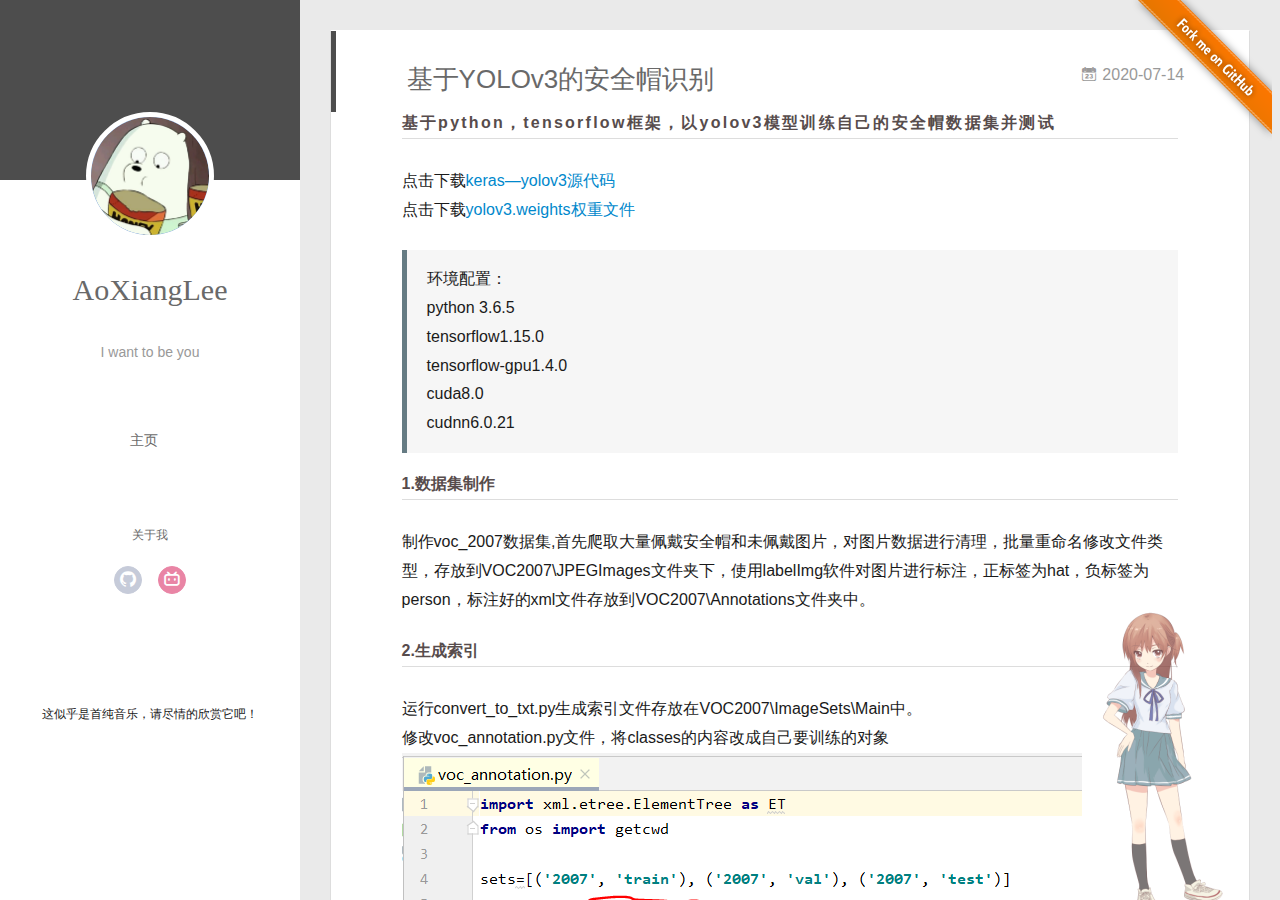
==== index.html @ cbdd05ab "Site updated: 2020-07-14 20:11:27" ====
<!DOCTYPE html>
<html>
<head>
  <meta charset="utf-8">
  
  <meta name="renderer" content="webkit">
  <meta http-equiv="X-UA-Compatible" content="IE=edge" >
  <link rel="dns-prefetch" href="http://yoursite.com">
  <title>点滴</title>
  <meta name="generator" content="hexo-theme-yilia-plus">
  <meta name="viewport" content="width=device-width, initial-scale=1, maximum-scale=1">
  
    
    <!-- <meta name="keywords" content="">
    <meta name="description" content="只会一点点的程序员"> -->
  
  <meta name="description" content="只会一点点的程序员">
<meta property="og:type" content="website">
<meta property="og:title" content="点滴">
<meta property="og:url" content="http://yoursite.com/index.html">
<meta property="og:site_name" content="点滴">
<meta property="og:description" content="只会一点点的程序员">
<meta property="og:locale" content="en_US">
<meta property="article:author" content="AoXiangLee">
<meta name="twitter:card" content="summary">
  
    <link rel="alternative" href="/atom.xml" title="点滴" type="application/atom+xml">
  
  
    <link rel="icon" href="/favicon.ico">
  
  
    <link rel="apple-touch-icon" href="/apple-touch-icon-180x180.png">
  
  <link rel="stylesheet" type="text/css" href="/./main.a5fda8.css">
  <style type="text/css">
    
    #container.show {
      background: linear-gradient(200deg,#a0cfe4,#e8c37e);
    }
  </style>
  

  

  
    
 	  <script src="/lib/clickLove.js"></script>
  
  


  

</head>

<body>
  <div id="container" q-class="show:isCtnShow">
    <canvas id="anm-canvas" class="anm-canvas"></canvas>
    <div class="left-col" q-class="show:isShow">
      


<div class="overlay" style="background: #4d4d4d;"></div>
<div class="intrude-less">
	<header id="header" class="inner">
		<a href="/" class="profilepic">
			<img src="/uploads/head_sculpture.png" class="js-avatar">
		</a>
		<hgroup>
			<h1 class="header-author"><a href="/">AoXiangLee</a></h1>
		</hgroup>
		
		<p class="header-subtitle">I want to be you</p>
		

		<nav class="header-menu">
			<ul>
			
				<li><a href="/" target="_blank">主页</a></li>
			
			</ul>
		</nav>
		<nav class="header-smart-menu">
			
				
					<a q-on="click: openSlider(e, 'aboutme')" href="javascript:void(0)">关于我</a>
				
			
		</nav>
		<nav class="header-nav">
			<div class="social">
				
					<a class="github" href="https://github.com/aoxianglee" title="GitHub" target="_blank"><i class="icon-github"></i></a>
				
					<a class="bilibili" href="https://space.bilibili.com/381761310" title="bilibili" target="_blank"><i class="icon-bilibili"></i></a>
				
			</div>
		
			
			
			
			
			<div>
				<iframe frameborder="no" border="0" marginwidth="0" marginheight="0" width="240" height="86" src="//music.163.com/outchain/player?type=2&id=29816800&auto=1&height=66"></iframe>
			</div>
			
				
				<p style="font-size: 12px;">这似乎是首纯音乐，请尽情的欣赏它吧！<p>
			
		
		</nav>
	</header>		
</div>

    </div>
    <div class="mid-col" q-class="show:isShow,hide:isShow|isFalse">
      
      
      <a class="forkMe" style="position:absolute;z-index:999;top:0;right:0.5em;" 
        href="https://github.com/aoxianglee" target="_blank">
        <img src="/img/forkme.png"
          class="attachment-full size-full" alt="Fork me on GitHub" data-recalc-dims="1"></a>
      
      
<nav id="mobile-nav">
  	<div class="overlay js-overlay" style="background: #4d4d4d"></div>
	<div class="btnctn js-mobile-btnctn">
  		<div class="slider-trigger list" q-on="click: openSlider(e)"><i class="icon icon-sort"></i></div>
	</div>
	<div class="intrude-less">
		<header id="header" class="inner">
			<div class="profilepic">
				<a href="/">
					<img src="/uploads/head_sculpture.png" class="js-avatar">
				</a>
			</div>
			<hgroup>
			  <h1 class="header-author js-header-author">AoXiangLee</h1>
			</hgroup>
			
			<p class="header-subtitle"><i class="icon icon-quo-left"></i>I want to be you<i class="icon icon-quo-right"></i></p>
			
			
			
				
			
			
			
			<nav class="header-nav">
				<div class="social">
					
						<a class="github" target="_blank" href="https://github.com/aoxianglee" title="GitHub"><i class="icon-github"></i></a>
			        
						<a class="bilibili" target="_blank" href="https://space.bilibili.com/381761310" title="bilibili"><i class="icon-bilibili"></i></a>
			        
				</div>
			</nav>

			<nav class="header-menu js-header-menu">
				<ul style="width: 50%">
				
				
					<li style="width: 100%"><a href="/">主页</a></li>
		        
				</ul>
			</nav>
		</header>				
	</div>
	<div class="mobile-mask" style="display:none" q-show="isShow"></div>
</nav>

      <div id="wrapper" class="body-wrap">
        <div class="menu-l">
          <div class="canvas-wrap">
            <canvas data-colors="#eaeaea" data-sectionHeight="100" data-contentId="js-content" id="myCanvas1"
              class="anm-canvas"></canvas>
          </div>
          <div id="js-content" class="content-ll">
            

  
    <article id="post-基于YOLOv3的安全帽识别" class="article article-type-post  article-index" itemscope itemprop="blogPost">
  <div class="article-inner">
    
      <header class="article-header">
  
  
    <h1 itemprop="name">
	
	  <a class="article-title" href="/2020/07/14/%E5%9F%BA%E4%BA%8EYOLOv3%E7%9A%84%E5%AE%89%E5%85%A8%E5%B8%BD%E8%AF%86%E5%88%AB/" target="_blank">基于YOLOv3的安全帽识别</a>
  
    </h1>
  


  
  
<a href="/2020/07/14/%E5%9F%BA%E4%BA%8EYOLOv3%E7%9A%84%E5%AE%89%E5%85%A8%E5%B8%BD%E8%AF%86%E5%88%AB/" class="archive-article-date">
        <time datetime="2020-07-14T06:11:23.000Z" itemprop="datePublished"><i class="icon-calendar icon"></i>2020-07-14</time>
</a>

  
  
    

  
  </header>
  
  <div class="article-entry" itemprop="articleBody">
    
    <h4 id="基于python，tensorflow框架，以yolov3模型训练自己的安全帽数据集并测试"><a href="#基于python，tensorflow框架，以yolov3模型训练自己的安全帽数据集并测试" class="headerlink" title="基于python，tensorflow框架，以yolov3模型训练自己的安全帽数据集并测试"></a>基于python，tensorflow框架，以yolov3模型训练自己的安全帽数据集并测试</h4><p>点击下载<a href="https://github.com/qqwweee/keras-yolo3" target="_blank" rel="noopener">keras—yolov3源代码</a><br>点击下载<a href="https://pjreddie.com/media/files/yolov3.weights" target="_blank" rel="noopener">yolov3.weights权重文件</a></p>
<blockquote>
<p>环境配置：<br>python 3.6.5<br>tensorflow1.15.0<br>tensorflow-gpu1.4.0<br>cuda8.0<br>cudnn6.0.21</p>
</blockquote>
<h5 id="1-数据集制作"><a href="#1-数据集制作" class="headerlink" title="1.数据集制作"></a>1.数据集制作</h5><p>制作voc_2007数据集,首先爬取大量佩戴安全帽和未佩戴图片，对图片数据进行清理，批量重命名修改文件类型，存放到VOC2007\JPEGImages文件夹下，使用labelImg软件对图片进行标注，正标签为hat，负标签为person，标注好的xml文件存放到VOC2007\Annotations文件夹中。  </p>
<h5 id="2-生成索引"><a href="#2-生成索引" class="headerlink" title="2.生成索引"></a>2.生成索引</h5><p>运行convert_to_txt.py生成索引文件存放在VOC2007\ImageSets\Main中。<br>修改voc_annotation.py文件，将classes的内容改成自己要训练的对象<br><img src="/images/sy.PNG" alt=""><br>运行代码后，生成三个文件”2007_test.txt”, “2007_train.txt”, “2007_val.txt”，去掉前缀”2007_”，得到三个训练索引文件 </p>
<h5 id="3-修改配置文件"><a href="#3-修改配置文件" class="headerlink" title="3.修改配置文件"></a>3.修改配置文件</h5><p> 修改配置文件model_data 文件夹中的coco_classes.txt和voc_classes.txt，将里面的对象改成自己要训练的对象。<br> <img src="/images/pz.png" alt="">     </p>
<h5 id="4-训练模型"><a href="#4-训练模型" class="headerlink" title="4.训练模型"></a>4.训练模型</h5><p> 将model_data文件夹中的yolo.h5复制，改名为yolo_weights.h5，将其作为预训练权重。 </p>
<blockquote>
<p>注：对于预训练权重，其实是迁移学习的方法，有些博文其实让修改yolo3.cfg文件，然后重新生成权重文件，但是发现这样的做法最后训练时会出现val_loss:nan的情况，所以建议直接用原来官方的权重文件yolo.h5。还有一些博文修改了原来train.py的训练代码，不预加载训练权重，重头开始训练，这种适合样本数量大的数据集，否则训练结果会不稳定。   </p>
</blockquote>
<h5 id="5-执行训练"><a href="#5-执行训练" class="headerlink" title="5.执行训练"></a>5.执行训练</h5><p> 将model_data文件夹中yolo_.h5复制，重命名为yolo_weights.h5作为预训练模型。 修改epochs，batch_size等参数，运行train.py文件。</p>
<blockquote>
<p>注:<code>import os    #os.environ[&#39;CUDA_VISIBLE_DEVICES&#39;] = &#39;-1&#39; #</code> 这一行注释掉就是使用gpu，不注释就是使用cpu    </p>
</blockquote>
<h5 id="6-模型检测"><a href="#6-模型检测" class="headerlink" title="6.模型检测"></a>6.模型检测</h5><ul>
<li>单个图片/视频：命令行运行yolo_video.py   </li>
<li>批量图片 修改yolo.py 将vid = cv2.VideoCapture(0) 注释掉，运行 yolo_video.py  </li>
<li>摄像头检测 修改yolo.py 将vid = cv2.VideoCapture(video_path)注释掉，运行yolo_video.py</li>
</ul>
<hr>
<h5 id="检测效果"><a href="#检测效果" class="headerlink" title="检测效果"></a>检测效果</h5><p> <img src="/images/jg1.jpg" alt=""><br> <img src="/images/jg2.jpg" alt=""><br> <img src="/images/jg3.jpg" alt=""> </p>

    

    

    

  </div>
  <div class="article-info article-info-index">
    
    
    

    
    <p class="article-more-link">
      <a class="article-more-a" href="/2020/07/14/%E5%9F%BA%E4%BA%8EYOLOv3%E7%9A%84%E5%AE%89%E5%85%A8%E5%B8%BD%E8%AF%86%E5%88%AB/">展开全文 >></a>
    </p>
    

    
    <div class="clearfix"></div>
  </div>
  </div>
</article>

<aside class="wrap-side-operation">
    <div class="mod-side-operation">
        
        <div class="jump-container" id="js-jump-container" style="display:none;">
            <a href="javascript:void(0)" class="mod-side-operation__jump-to-top">
                <i class="icon-font icon-back"></i>
            </a>
            <div id="js-jump-plan-container" class="jump-plan-container" style="top: -11px;">
                <i class="icon-font icon-plane jump-plane"></i>
            </div>
        </div>
        
        
    </div>
</aside>




  
  


          </div>
        </div>
      </div>
      <footer id="footer">
  <div class="outer">
    <div id="footer-info">
    	<div class="footer-left">
    		&copy; 2020 <a href="http://yoursite.com/" target="_blank">AoXiangLee</a>
    	</div>
      	<div class="footer-right">
			
			
      		GitHub:<a href="https://github.com/JoeyBling/hexo-theme-yilia-plus" target="_blank">hexo-theme-yilia-plus</a> by Litten
      	</div>
    </div>
  </div>
  
  
	<script src="/lib/busuanzi.pure.js"></script>
	
  
  
	
	<span id="busuanzi_container_site_pv" style="display:none">
		本站总访问量<span id="busuanzi_value_site_pv"></span>次	
	        <span class="post-meta-divider" >|</span>
	</span>
  	<span id="busuanzi_container_site_uv" style='display:none'>
  		本站访客数<span id="busuanzi_value_site_uv"></span>人
  	</span>
  
</footer>

    </div>
    <script>
	var yiliaConfig = {
		mathjax: false,
		isHome: true,
		isPost: false,
		isArchive: false,
		isTag: false,
		isCategory: false,
		open_in_new: true,
		toc_hide_index: true,
		root: "/",
		innerArchive: false,
		showTags: true
	}
</script>

<script>!function(r){function e(t){if(i[t])return i[t].exports;var n=i[t]={exports:{},id:t,loaded:!1};return r[t].call(n.exports,n,n.exports,e),n.loaded=!0,n.exports}var i={};e.m=r,e.c=i,e.p="./",e(0)}([function(t,n,r){r(208),t.exports=r(205)},function(t,n,r){var d=r(3),y=r(46),g=r(26),b=r(27),x=r(47),m="prototype",S=function(t,n,r){var e,i,o,u,c=t&S.F,f=t&S.G,a=t&S.S,s=t&S.P,l=t&S.B,h=f?d:a?d[n]||(d[n]={}):(d[n]||{})[m],v=f?y:y[n]||(y[n]={}),p=v[m]||(v[m]={});for(e in f&&(r=n),r)o=((i=!c&&h&&void 0!==h[e])?h:r)[e],u=l&&i?x(o,d):s&&"function"==typeof o?x(Function.call,o):o,h&&b(h,e,o,t&S.U),v[e]!=o&&g(v,e,u),s&&p[e]!=o&&(p[e]=o)};d.core=y,S.F=1,S.G=2,S.S=4,S.P=8,S.B=16,S.W=32,S.U=64,S.R=128,t.exports=S},function(t,n,r){var e=r(5);t.exports=function(t){if(!e(t))throw TypeError(t+" is not an object!");return t}},function(t,n){var r=t.exports="undefined"!=typeof window&&window.Math==Math?window:"undefined"!=typeof self&&self.Math==Math?self:Function("return this")();"number"==typeof __g&&(__g=r)},function(t,n){t.exports=function(t){try{return!!t()}catch(t){return!0}}},function(t,n){t.exports=function(t){return"object"==typeof t?null!==t:"function"==typeof t}},function(t,n){var r=t.exports="undefined"!=typeof window&&window.Math==Math?window:"undefined"!=typeof self&&self.Math==Math?self:Function("return this")();"number"==typeof __g&&(__g=r)},function(t,n,r){var e=r(118)("wks"),i=r(79),o=r(3).Symbol,u="function"==typeof o;(t.exports=function(t){return e[t]||(e[t]=u&&o[t]||(u?o:i)("Symbol."+t))}).store=e},function(t,n,r){var e=r(49),i=Math.min;t.exports=function(t){return 0<t?i(e(t),9007199254740991):0}},function(t,n){var r={}.hasOwnProperty;t.exports=function(t,n){return r.call(t,n)}},function(t,n,r){t.exports=!r(4)(function(){return 7!=Object.defineProperty({},"a",{get:function(){return 7}}).a})},function(t,n,r){var e=r(2),i=r(174),o=r(53),u=Object.defineProperty;n.f=r(10)?Object.defineProperty:function(t,n,r){if(e(t),n=o(n,!0),e(r),i)try{return u(t,n,r)}catch(t){}if("get"in r||"set"in r)throw TypeError("Accessors not supported!");return"value"in r&&(t[n]=r.value),t}},function(t,n,r){t.exports=!r(20)(function(){return 7!=Object.defineProperty({},"a",{get:function(){return 7}}).a})},function(t,n,r){var e=r(14),i=r(24);t.exports=r(12)?function(t,n,r){return e.f(t,n,i(1,r))}:function(t,n,r){return t[n]=r,t}},function(t,n,r){var e=r(22),i=r(60),o=r(42),u=Object.defineProperty;n.f=r(12)?Object.defineProperty:function(t,n,r){if(e(t),n=o(n,!0),e(r),i)try{return u(t,n,r)}catch(t){}if("get"in r||"set"in r)throw TypeError("Accessors not supported!");return"value"in r&&(t[n]=r.value),t}},function(t,n,r){var e=r(96),i=r(34);t.exports=function(t){return e(i(t))}},function(t,n,r){var e=r(40)("wks"),i=r(25),o=r(6).Symbol,u="function"==typeof o;(t.exports=function(t){return e[t]||(e[t]=u&&o[t]||(u?o:i)("Symbol."+t))}).store=e},function(t,n,r){var e=r(51);t.exports=function(t){return Object(e(t))}},function(t,n){t.exports=function(t){return"object"==typeof t?null!==t:"function"==typeof t}},function(t,n){var r=t.exports={version:"2.6.9"};"number"==typeof __e&&(__e=r)},function(t,n){t.exports=function(t){try{return!!t()}catch(t){return!0}}},function(t,n){t.exports=function(t){if("function"!=typeof t)throw TypeError(t+" is not a function!");return t}},function(t,n,r){var e=r(18);t.exports=function(t){if(!e(t))throw TypeError(t+" is not an object!");return t}},function(t,n){t.exports=!0},function(t,n){t.exports=function(t,n){return{enumerable:!(1&t),configurable:!(2&t),writable:!(4&t),value:n}}},function(t,n){var r=0,e=Math.random();t.exports=function(t){return"Symbol(".concat(void 0===t?"":t,")_",(++r+e).toString(36))}},function(t,n,r){var e=r(11),i=r(75);t.exports=r(10)?function(t,n,r){return e.f(t,n,i(1,r))}:function(t,n,r){return t[n]=r,t}},function(t,n,r){var o=r(3),u=r(26),c=r(30),f=r(79)("src"),e=r(219),i="toString",a=(""+e).split(i);r(46).inspectSource=function(t){return e.call(t)},(t.exports=function(t,n,r,e){var i="function"==typeof r;i&&(c(r,"name")||u(r,"name",n)),t[n]!==r&&(i&&(c(r,f)||u(r,f,t[n]?""+t[n]:a.join(String(n)))),t===o?t[n]=r:e?t[n]?t[n]=r:u(t,n,r):(delete t[n],u(t,n,r)))})(Function.prototype,i,function(){return"function"==typeof this&&this[f]||e.call(this)})},function(t,n,r){var e=r(1),i=r(4),u=r(51),c=/"/g,o=function(t,n,r,e){var i=String(u(t)),o="<"+n;return""!==r&&(o+=" "+r+'="'+String(e).replace(c,"&quot;")+'"'),o+">"+i+"</"+n+">"};t.exports=function(n,t){var r={};r[n]=t(o),e(e.P+e.F*i(function(){var t=""[n]('"');return t!==t.toLowerCase()||3<t.split('"').length}),"String",r)}},function(t,n,r){var e=r(65),i=r(35);t.exports=Object.keys||function(t){return e(t,i)}},function(t,n){var r={}.hasOwnProperty;t.exports=function(t,n){return r.call(t,n)}},function(t,n,r){var e=r(117),i=r(75),o=r(33),u=r(53),c=r(30),f=r(174),a=Object.getOwnPropertyDescriptor;n.f=r(10)?a:function(t,n){if(t=o(t),n=u(n,!0),f)try{return a(t,n)}catch(t){}if(c(t,n))return i(!e.f.call(t,n),t[n])}},function(t,n,r){var e=r(30),i=r(17),o=r(154)("IE_PROTO"),u=Object.prototype;t.exports=Object.getPrototypeOf||function(t){return t=i(t),e(t,o)?t[o]:"function"==typeof t.constructor&&t instanceof t.constructor?t.constructor.prototype:t instanceof Object?u:null}},function(t,n,r){var e=r(116),i=r(51);t.exports=function(t){return e(i(t))}},function(t,n){t.exports=function(t){if(null==t)throw TypeError("Can't call method on  "+t);return t}},function(t,n){t.exports="constructor,hasOwnProperty,isPrototypeOf,propertyIsEnumerable,toLocaleString,toString,valueOf".split(",")},function(t,n){t.exports={}},function(t,n){n.f={}.propertyIsEnumerable},function(t,n,r){var e=r(14).f,i=r(9),o=r(16)("toStringTag");t.exports=function(t,n,r){t&&!i(t=r?t:t.prototype,o)&&e(t,o,{configurable:!0,value:n})}},function(t,n,r){var e=r(40)("keys"),i=r(25);t.exports=function(t){return e[t]||(e[t]=i(t))}},function(t,n,r){var e=r(19),i=r(6),o="__core-js_shared__",u=i[o]||(i[o]={});(t.exports=function(t,n){return u[t]||(u[t]=void 0!==n?n:{})})("versions",[]).push({version:e.version,mode:r(23)?"pure":"global",copyright:"© 2019 Denis Pushkarev (zloirock.ru)"})},function(t,n){var r=Math.ceil,e=Math.floor;t.exports=function(t){return isNaN(t=+t)?0:(0<t?e:r)(t)}},function(t,n,r){var i=r(18);t.exports=function(t,n){if(!i(t))return t;var r,e;if(n&&"function"==typeof(r=t.toString)&&!i(e=r.call(t)))return e;if("function"==typeof(r=t.valueOf)&&!i(e=r.call(t)))return e;if(!n&&"function"==typeof(r=t.toString)&&!i(e=r.call(t)))return e;throw TypeError("Can't convert object to primitive value")}},function(t,n,r){var e=r(6),i=r(19),o=r(23),u=r(44),c=r(14).f;t.exports=function(t){var n=i.Symbol||(i.Symbol=o?{}:e.Symbol||{});"_"==t.charAt(0)||t in n||c(n,t,{value:u.f(t)})}},function(t,n,r){n.f=r(16)},function(t,n){var r={}.toString;t.exports=function(t){return r.call(t).slice(8,-1)}},function(t,n){var r=t.exports={version:"2.6.9"};"number"==typeof __e&&(__e=r)},function(t,n,r){var o=r(21);t.exports=function(e,i,t){if(o(e),void 0===i)return e;switch(t){case 1:return function(t){return e.call(i,t)};case 2:return function(t,n){return e.call(i,t,n)};case 3:return function(t,n,r){return e.call(i,t,n,r)}}return function(){return e.apply(i,arguments)}}},function(t,n,r){"use strict";var e=r(4);t.exports=function(t,n){return!!t&&e(function(){n?t.call(null,function(){},1):t.call(null)})}},function(t,n){var r=Math.ceil,e=Math.floor;t.exports=function(t){return isNaN(t=+t)?0:(0<t?e:r)(t)}},function(t,n,r){var x=r(47),m=r(116),S=r(17),w=r(8),e=r(138);t.exports=function(l,t){var h=1==l,v=2==l,p=3==l,d=4==l,y=6==l,g=5==l||y,b=t||e;return function(t,n,r){for(var e,i,o=S(t),u=m(o),c=x(n,r,3),f=w(u.length),a=0,s=h?b(t,f):v?b(t,0):void 0;a<f;a++)if((g||a in u)&&(i=c(e=u[a],a,o),l))if(h)s[a]=i;else if(i)switch(l){case 3:return!0;case 5:return e;case 6:return a;case 2:s.push(e)}else if(d)return!1;return y?-1:p||d?d:s}}},function(t,n){t.exports=function(t){if(null==t)throw TypeError("Can't call method on  "+t);return t}},function(t,n,r){var i=r(1),o=r(46),u=r(4);t.exports=function(t,n){var r=(o.Object||{})[t]||Object[t],e={};e[t]=n(r),i(i.S+i.F*u(function(){r(1)}),"Object",e)}},function(t,n,r){var i=r(5);t.exports=function(t,n){if(!i(t))return t;var r,e;if(n&&"function"==typeof(r=t.toString)&&!i(e=r.call(t)))return e;if("function"==typeof(r=t.valueOf)&&!i(e=r.call(t)))return e;if(!n&&"function"==typeof(r=t.toString)&&!i(e=r.call(t)))return e;throw TypeError("Can't convert object to primitive value")}},function(t,n,r){var d=r(6),y=r(19),g=r(93),b=r(13),x=r(9),m="prototype",S=function(t,n,r){var e,i,o,u=t&S.F,c=t&S.G,f=t&S.S,a=t&S.P,s=t&S.B,l=t&S.W,h=c?y:y[n]||(y[n]={}),v=h[m],p=c?d:f?d[n]:(d[n]||{})[m];for(e in c&&(r=n),r)(i=!u&&p&&void 0!==p[e])&&x(h,e)||(o=i?p[e]:r[e],h[e]=c&&"function"!=typeof p[e]?r[e]:s&&i?g(o,d):l&&p[e]==o?function(e){var t=function(t,n,r){if(this instanceof e){switch(arguments.length){case 0:return new e;case 1:return new e(t);case 2:return new e(t,n)}return new e(t,n,r)}return e.apply(this,arguments)};return t[m]=e[m],t}(o):a&&"function"==typeof o?g(Function.call,o):o,a&&((h.virtual||(h.virtual={}))[e]=o,t&S.R&&v&&!v[e]&&b(v,e,o)))};S.F=1,S.G=2,S.S=4,S.P=8,S.B=16,S.W=32,S.U=64,S.R=128,t.exports=S},function(t,n,r){var e=r(34);t.exports=function(t){return Object(e(t))}},function(t,n,r){var o=r(196),e=r(1),i=r(118)("metadata"),u=i.store||(i.store=new(r(200))),c=function(t,n,r){var e=u.get(t);if(!e){if(!r)return;u.set(t,e=new o)}var i=e.get(n);if(!i){if(!r)return;e.set(n,i=new o)}return i};t.exports={store:u,map:c,has:function(t,n,r){var e=c(n,r,!1);return void 0!==e&&e.has(t)},get:function(t,n,r){var e=c(n,r,!1);return void 0===e?void 0:e.get(t)},set:function(t,n,r,e){c(r,e,!0).set(t,n)},keys:function(t,n){var r=c(t,n,!1),e=[];return r&&r.forEach(function(t,n){e.push(n)}),e},key:function(t){return void 0===t||"symbol"==typeof t?t:String(t)},exp:function(t){e(e.S,"Reflect",t)}}},function(t,n,r){"use strict";if(r(10)){var g=r(68),b=r(3),x=r(4),m=r(1),S=r(132),e=r(159),h=r(47),w=r(70),i=r(75),_=r(26),o=r(76),u=r(49),O=r(8),E=r(194),c=r(78),f=r(53),a=r(30),M=r(81),P=r(5),v=r(17),p=r(145),j=r(72),F=r(32),A=r(73).f,d=r(161),s=r(79),l=r(7),y=r(50),I=r(120),L=r(119),N=r(162),T=r(82),k=r(125),R=r(77),C=r(137),D=r(166),G=r(11),W=r(31),U=G.f,V=W.f,B=b.RangeError,q=b.TypeError,z=b.Uint8Array,K="ArrayBuffer",H="Shared"+K,J="BYTES_PER_ELEMENT",$="prototype",Y=Array[$],X=e.ArrayBuffer,Q=e.DataView,Z=y(0),tt=y(2),nt=y(3),rt=y(4),et=y(5),it=y(6),ot=I(!0),ut=I(!1),ct=N.values,ft=N.keys,at=N.entries,st=Y.lastIndexOf,lt=Y.reduce,ht=Y.reduceRight,vt=Y.join,pt=Y.sort,dt=Y.slice,yt=Y.toString,gt=Y.toLocaleString,bt=l("iterator"),xt=l("toStringTag"),mt=s("typed_constructor"),St=s("def_constructor"),wt=S.CONSTR,_t=S.TYPED,Ot=S.VIEW,Et="Wrong length!",Mt=y(1,function(t,n){return It(L(t,t[St]),n)}),Pt=x(function(){return 1===new z(new Uint16Array([1]).buffer)[0]}),jt=!!z&&!!z[$].set&&x(function(){new z(1).set({})}),Ft=function(t,n){var r=u(t);if(r<0||r%n)throw B("Wrong offset!");return r},At=function(t){if(P(t)&&_t in t)return t;throw q(t+" is not a typed array!")},It=function(t,n){if(!(P(t)&&mt in t))throw q("It is not a typed array constructor!");return new t(n)},Lt=function(t,n){return Nt(L(t,t[St]),n)},Nt=function(t,n){for(var r=0,e=n.length,i=It(t,e);r<e;)i[r]=n[r++];return i},Tt=function(t,n,r){U(t,n,{get:function(){return this._d[r]}})},kt=function(t){var n,r,e,i,o,u,c=v(t),f=arguments.length,a=1<f?arguments[1]:void 0,s=void 0!==a,l=d(c);if(null!=l&&!p(l)){for(u=l.call(c),e=[],n=0;!(o=u.next()).done;n++)e.push(o.value);c=e}for(s&&2<f&&(a=h(a,arguments[2],2)),n=0,r=O(c.length),i=It(this,r);n<r;n++)i[n]=s?a(c[n],n):c[n];return i},Rt=function(){for(var t=0,n=arguments.length,r=It(this,n);t<n;)r[t]=arguments[t++];return r},Ct=!!z&&x(function(){gt.call(new z(1))}),Dt=function(){return gt.apply(Ct?dt.call(At(this)):At(this),arguments)},Gt={copyWithin:function(t,n){return D.call(At(this),t,n,2<arguments.length?arguments[2]:void 0)},every:function(t){return rt(At(this),t,1<arguments.length?arguments[1]:void 0)},fill:function(t){return C.apply(At(this),arguments)},filter:function(t){return Lt(this,tt(At(this),t,1<arguments.length?arguments[1]:void 0))},find:function(t){return et(At(this),t,1<arguments.length?arguments[1]:void 0)},findIndex:function(t){return it(At(this),t,1<arguments.length?arguments[1]:void 0)},forEach:function(t){Z(At(this),t,1<arguments.length?arguments[1]:void 0)},indexOf:function(t){return ut(At(this),t,1<arguments.length?arguments[1]:void 0)},includes:function(t){return ot(At(this),t,1<arguments.length?arguments[1]:void 0)},join:function(t){return vt.apply(At(this),arguments)},lastIndexOf:function(t){return st.apply(At(this),arguments)},map:function(t){return Mt(At(this),t,1<arguments.length?arguments[1]:void 0)},reduce:function(t){return lt.apply(At(this),arguments)},reduceRight:function(t){return ht.apply(At(this),arguments)},reverse:function(){for(var t,n=this,r=At(n).length,e=Math.floor(r/2),i=0;i<e;)t=n[i],n[i++]=n[--r],n[r]=t;return n},some:function(t){return nt(At(this),t,1<arguments.length?arguments[1]:void 0)},sort:function(t){return pt.call(At(this),t)},subarray:function(t,n){var r=At(this),e=r.length,i=c(t,e);return new(L(r,r[St]))(r.buffer,r.byteOffset+i*r.BYTES_PER_ELEMENT,O((void 0===n?e:c(n,e))-i))}},Wt=function(t,n){return Lt(this,dt.call(At(this),t,n))},Ut=function(t){At(this);var n=Ft(arguments[1],1),r=this.length,e=v(t),i=O(e.length),o=0;if(r<i+n)throw B(Et);for(;o<i;)this[n+o]=e[o++]},Vt={entries:function(){return at.call(At(this))},keys:function(){return ft.call(At(this))},values:function(){return ct.call(At(this))}},Bt=function(t,n){return P(t)&&t[_t]&&"symbol"!=typeof n&&n in t&&String(+n)==String(n)},qt=function(t,n){return Bt(t,n=f(n,!0))?i(2,t[n]):V(t,n)},zt=function(t,n,r){return!(Bt(t,n=f(n,!0))&&P(r)&&a(r,"value"))||a(r,"get")||a(r,"set")||r.configurable||a(r,"writable")&&!r.writable||a(r,"enumerable")&&!r.enumerable?U(t,n,r):(t[n]=r.value,t)};wt||(W.f=qt,G.f=zt),m(m.S+m.F*!wt,"Object",{getOwnPropertyDescriptor:qt,defineProperty:zt}),x(function(){yt.call({})})&&(yt=gt=function(){return vt.call(this)});var Kt=o({},Gt);o(Kt,Vt),_(Kt,bt,Vt.values),o(Kt,{slice:Wt,set:Ut,constructor:function(){},toString:yt,toLocaleString:Dt}),Tt(Kt,"buffer","b"),Tt(Kt,"byteOffset","o"),Tt(Kt,"byteLength","l"),Tt(Kt,"length","e"),U(Kt,xt,{get:function(){return this[_t]}}),t.exports=function(t,l,n,o){var h=t+((o=!!o)?"Clamped":"")+"Array",r="get"+t,u="set"+t,v=b[h],c=v||{},e=v&&F(v),i=!v||!S.ABV,f={},a=v&&v[$],p=function(t,i){U(t,i,{get:function(){return t=i,(n=this._d).v[r](t*l+n.o,Pt);var t,n},set:function(t){return n=i,r=t,e=this._d,o&&(r=(r=Math.round(r))<0?0:255<r?255:255&r),void e.v[u](n*l+e.o,r,Pt);var n,r,e},enumerable:!0})};i?(v=n(function(t,n,r,e){w(t,v,h,"_d");var i,o,u,c,f=0,a=0;if(P(n)){if(!(n instanceof X||(c=M(n))==K||c==H))return _t in n?Nt(v,n):kt.call(v,n);i=n,a=Ft(r,l);var s=n.byteLength;if(void 0===e){if(s%l)throw B(Et);if((o=s-a)<0)throw B(Et)}else if(s<(o=O(e)*l)+a)throw B(Et);u=o/l}else u=E(n),i=new X(o=u*l);for(_(t,"_d",{b:i,o:a,l:o,e:u,v:new Q(i)});f<u;)p(t,f++)}),a=v[$]=j(Kt),_(a,"constructor",v)):x(function(){v(1)})&&x(function(){new v(-1)})&&k(function(t){new v,new v(null),new v(1.5),new v(t)},!0)||(v=n(function(t,n,r,e){var i;return w(t,v,h),P(n)?n instanceof X||(i=M(n))==K||i==H?void 0!==e?new c(n,Ft(r,l),e):void 0!==r?new c(n,Ft(r,l)):new c(n):_t in n?Nt(v,n):kt.call(v,n):new c(E(n))}),Z(e!==Function.prototype?A(c).concat(A(e)):A(c),function(t){t in v||_(v,t,c[t])}),v[$]=a,g||(a.constructor=v));var s=a[bt],d=!!s&&("values"==s.name||null==s.name),y=Vt.values;_(v,mt,!0),_(a,_t,h),_(a,Ot,!0),_(a,St,v),(o?new v(1)[xt]==h:xt in a)||U(a,xt,{get:function(){return h}}),f[h]=v,m(m.G+m.W+m.F*(v!=c),f),m(m.S,h,{BYTES_PER_ELEMENT:l}),m(m.S+m.F*x(function(){c.of.call(v,1)}),h,{from:kt,of:Rt}),J in a||_(a,J,l),m(m.P,h,Gt),R(h),m(m.P+m.F*jt,h,{set:Ut}),m(m.P+m.F*!d,h,Vt),g||a.toString==yt||(a.toString=yt),m(m.P+m.F*x(function(){new v(1).slice()}),h,{slice:Wt}),m(m.P+m.F*(x(function(){return[1,2].toLocaleString()!=new v([1,2]).toLocaleString()})||!x(function(){a.toLocaleString.call([1,2])})),h,{toLocaleString:Dt}),T[h]=d?s:y,g||d||_(a,bt,y)}}else t.exports=function(){}},function(t,n){var r={}.toString;t.exports=function(t){return r.call(t).slice(8,-1)}},function(t,n,r){var e=r(18),i=r(6).document,o=e(i)&&e(i.createElement);t.exports=function(t){return o?i.createElement(t):{}}},function(t,n,r){t.exports=!r(12)&&!r(20)(function(){return 7!=Object.defineProperty(r(59)("div"),"a",{get:function(){return 7}}).a})},function(t,n,r){"use strict";var x=r(23),m=r(54),S=r(66),w=r(13),_=r(36),O=r(98),E=r(38),M=r(104),P=r(16)("iterator"),j=!([].keys&&"next"in[].keys()),F="values",A=function(){return this};t.exports=function(t,n,r,e,i,o,u){O(r,n,e);var c,f,a,s=function(t){if(!j&&t in p)return p[t];switch(t){case"keys":case F:return function(){return new r(this,t)}}return function(){return new r(this,t)}},l=n+" Iterator",h=i==F,v=!1,p=t.prototype,d=p[P]||p["@@iterator"]||i&&p[i],y=d||s(i),g=i?h?s("entries"):y:void 0,b="Array"==n&&p.entries||d;if(b&&((a=M(b.call(new t)))!==Object.prototype&&a.next&&(E(a,l,!0),x||"function"==typeof a[P]||w(a,P,A))),h&&d&&d.name!==F&&(v=!0,y=function(){return d.call(this)}),x&&!u||!j&&!v&&p[P]||w(p,P,y),_[n]=y,_[l]=A,i)if(c={values:h?y:s(F),keys:o?y:s("keys"),entries:g},u)for(f in c)f in p||S(p,f,c[f]);else m(m.P+m.F*(j||v),n,c);return c}},function(t,n,e){var i=e(22),o=e(101),u=e(35),c=e(39)("IE_PROTO"),f=function(){},a="prototype",s=function(){var t,n=e(59)("iframe"),r=u.length;for(n.style.display="none",e(95).appendChild(n),n.src="javascript:",(t=n.contentWindow.document).open(),t.write("<script>document.F=Object<\/script>"),t.close(),s=t.F;r--;)delete s[a][u[r]];return s()};t.exports=Object.create||function(t,n){var r;return null!==t?(f[a]=i(t),r=new f,f[a]=null,r[c]=t):r=s(),void 0===n?r:o(r,n)}},function(t,n,r){var e=r(65),i=r(35).concat("length","prototype");n.f=Object.getOwnPropertyNames||function(t){return e(t,i)}},function(t,n){n.f=Object.getOwnPropertySymbols},function(t,n,r){var u=r(9),c=r(15),f=r(92)(!1),a=r(39)("IE_PROTO");t.exports=function(t,n){var r,e=c(t),i=0,o=[];for(r in e)r!=a&&u(e,r)&&o.push(r);for(;n.length>i;)u(e,r=n[i++])&&(~f(o,r)||o.push(r));return o}},function(t,n,r){t.exports=r(13)},function(t,n,r){var e=r(7)("unscopables"),i=Array.prototype;null==i[e]&&r(26)(i,e,{}),t.exports=function(t){i[e][t]=!0}},function(t,n){t.exports=!1},function(t,n,r){var e=r(79)("meta"),i=r(5),o=r(30),u=r(11).f,c=0,f=Object.isExtensible||function(){return!0},a=!r(4)(function(){return f(Object.preventExtensions({}))}),s=function(t){u(t,e,{value:{i:"O"+ ++c,w:{}}})},l=t.exports={KEY:e,NEED:!1,fastKey:function(t,n){if(!i(t))return"symbol"==typeof t?t:("string"==typeof t?"S":"P")+t;if(!o(t,e)){if(!f(t))return"F";if(!n)return"E";s(t)}return t[e].i},getWeak:function(t,n){if(!o(t,e)){if(!f(t))return!0;if(!n)return!1;s(t)}return t[e].w},onFreeze:function(t){return a&&l.NEED&&f(t)&&!o(t,e)&&s(t),t}}},function(t,n){t.exports=function(t,n,r,e){if(!(t instanceof n)||void 0!==e&&e in t)throw TypeError(r+": incorrect invocation!");return t}},function(t,n,r){var h=r(47),v=r(177),p=r(145),d=r(2),y=r(8),g=r(161),b={},x={};(n=t.exports=function(t,n,r,e,i){var o,u,c,f,a=i?function(){return t}:g(t),s=h(r,e,n?2:1),l=0;if("function"!=typeof a)throw TypeError(t+" is not iterable!");if(p(a)){for(o=y(t.length);l<o;l++)if((f=n?s(d(u=t[l])[0],u[1]):s(t[l]))===b||f===x)return f}else for(c=a.call(t);!(u=c.next()).done;)if((f=v(c,s,u.value,n))===b||f===x)return f}).BREAK=b,n.RETURN=x},function(t,n,e){var i=e(2),o=e(183),u=e(141),c=e(154)("IE_PROTO"),f=function(){},a="prototype",s=function(){var t,n=e(140)("iframe"),r=u.length;for(n.style.display="none",e(143).appendChild(n),n.src="javascript:",(t=n.contentWindow.document).open(),t.write("<script>document.F=Object<\/script>"),t.close(),s=t.F;r--;)delete s[a][u[r]];return s()};t.exports=Object.create||function(t,n){var r;return null!==t?(f[a]=i(t),r=new f,f[a]=null,r[c]=t):r=s(),void 0===n?r:o(r,n)}},function(t,n,r){var e=r(185),i=r(141).concat("length","prototype");n.f=Object.getOwnPropertyNames||function(t){return e(t,i)}},function(t,n,r){var e=r(185),i=r(141);t.exports=Object.keys||function(t){return e(t,i)}},function(t,n){t.exports=function(t,n){return{enumerable:!(1&t),configurable:!(2&t),writable:!(4&t),value:n}}},function(t,n,r){var i=r(27);t.exports=function(t,n,r){for(var e in n)i(t,e,n[e],r);return t}},function(t,n,r){"use strict";var e=r(3),i=r(11),o=r(10),u=r(7)("species");t.exports=function(t){var n=e[t];o&&n&&!n[u]&&i.f(n,u,{configurable:!0,get:function(){return this}})}},function(t,n,r){var e=r(49),i=Math.max,o=Math.min;t.exports=function(t,n){return(t=e(t))<0?i(t+n,0):o(t,n)}},function(t,n){var r=0,e=Math.random();t.exports=function(t){return"Symbol(".concat(void 0===t?"":t,")_",(++r+e).toString(36))}},function(t,n,r){var e=r(5);t.exports=function(t,n){if(!e(t)||t._t!==n)throw TypeError("Incompatible receiver, "+n+" required!");return t}},function(t,n,r){var i=r(45),o=r(7)("toStringTag"),u="Arguments"==i(function(){return arguments}());t.exports=function(t){var n,r,e;return void 0===t?"Undefined":null===t?"Null":"string"==typeof(r=function(t,n){try{return t[n]}catch(t){}}(n=Object(t),o))?r:u?i(n):"Object"==(e=i(n))&&"function"==typeof n.callee?"Arguments":e}},function(t,n){t.exports={}},function(t,n,r){var e=r(11).f,i=r(30),o=r(7)("toStringTag");t.exports=function(t,n,r){t&&!i(t=r?t:t.prototype,o)&&e(t,o,{configurable:!0,value:n})}},function(t,n,r){var u=r(1),e=r(51),c=r(4),f=r(157),i="["+f+"]",o=RegExp("^"+i+i+"*"),a=RegExp(i+i+"*$"),s=function(t,n,r){var e={},i=c(function(){return!!f[t]()||"​"!="​"[t]()}),o=e[t]=i?n(l):f[t];r&&(e[r]=o),u(u.P+u.F*i,"String",e)},l=s.trim=function(t,n){return t=String(e(t)),1&n&&(t=t.replace(o,"")),2&n&&(t=t.replace(a,"")),t};t.exports=s},function(t,n,r){t.exports={default:r(88),__esModule:!0}},function(t,n,r){t.exports={default:r(89),__esModule:!0}},function(t,n,r){"use strict";function e(t){return t&&t.__esModule?t:{default:t}}n.__esModule=!0;var i=e(r(86)),o=e(r(85)),u="function"==typeof o.default&&"symbol"==typeof i.default?function(t){return typeof t}:function(t){return t&&"function"==typeof o.default&&t.constructor===o.default&&t!==o.default.prototype?"symbol":typeof t};n.default="function"==typeof o.default&&"symbol"===u(i.default)?function(t){return void 0===t?"undefined":u(t)}:function(t){return t&&"function"==typeof o.default&&t.constructor===o.default&&t!==o.default.prototype?"symbol":void 0===t?"undefined":u(t)}},function(t,n,r){r(111),r(109),r(112),r(113),t.exports=r(19).Symbol},function(t,n,r){r(110),r(114),t.exports=r(44).f("iterator")},function(t,n){t.exports=function(t){if("function"!=typeof t)throw TypeError(t+" is not a function!");return t}},function(t,n){t.exports=function(){}},function(t,n,r){var f=r(15),a=r(107),s=r(106);t.exports=function(c){return function(t,n,r){var e,i=f(t),o=a(i.length),u=s(r,o);if(c&&n!=n){for(;u<o;)if((e=i[u++])!=e)return!0}else for(;u<o;u++)if((c||u in i)&&i[u]===n)return c||u||0;return!c&&-1}}},function(t,n,r){var o=r(90);t.exports=function(e,i,t){if(o(e),void 0===i)return e;switch(t){case 1:return function(t){return e.call(i,t)};case 2:return function(t,n){return e.call(i,t,n)};case 3:return function(t,n,r){return e.call(i,t,n,r)}}return function(){return e.apply(i,arguments)}}},function(t,n,r){var c=r(29),f=r(64),a=r(37);t.exports=function(t){var n=c(t),r=f.f;if(r)for(var e,i=r(t),o=a.f,u=0;i.length>u;)o.call(t,e=i[u++])&&n.push(e);return n}},function(t,n,r){var e=r(6).document;t.exports=e&&e.documentElement},function(t,n,r){var e=r(58);t.exports=Object("z").propertyIsEnumerable(0)?Object:function(t){return"String"==e(t)?t.split(""):Object(t)}},function(t,n,r){var e=r(58);t.exports=Array.isArray||function(t){return"Array"==e(t)}},function(t,n,r){"use strict";var e=r(62),i=r(24),o=r(38),u={};r(13)(u,r(16)("iterator"),function(){return this}),t.exports=function(t,n,r){t.prototype=e(u,{next:i(1,r)}),o(t,n+" Iterator")}},function(t,n){t.exports=function(t,n){return{value:n,done:!!t}}},function(t,n,r){var e=r(25)("meta"),i=r(18),o=r(9),u=r(14).f,c=0,f=Object.isExtensible||function(){return!0},a=!r(20)(function(){return f(Object.preventExtensions({}))}),s=function(t){u(t,e,{value:{i:"O"+ ++c,w:{}}})},l=t.exports={KEY:e,NEED:!1,fastKey:function(t,n){if(!i(t))return"symbol"==typeof t?t:("string"==typeof t?"S":"P")+t;if(!o(t,e)){if(!f(t))return"F";if(!n)return"E";s(t)}return t[e].i},getWeak:function(t,n){if(!o(t,e)){if(!f(t))return!0;if(!n)return!1;s(t)}return t[e].w},onFreeze:function(t){return a&&l.NEED&&f(t)&&!o(t,e)&&s(t),t}}},function(t,n,r){var u=r(14),c=r(22),f=r(29);t.exports=r(12)?Object.defineProperties:function(t,n){c(t);for(var r,e=f(n),i=e.length,o=0;o<i;)u.f(t,r=e[o++],n[r]);return t}},function(t,n,r){var e=r(37),i=r(24),o=r(15),u=r(42),c=r(9),f=r(60),a=Object.getOwnPropertyDescriptor;n.f=r(12)?a:function(t,n){if(t=o(t),n=u(n,!0),f)try{return a(t,n)}catch(t){}if(c(t,n))return i(!e.f.call(t,n),t[n])}},function(t,n,r){var e=r(15),i=r(63).f,o={}.toString,u="object"==typeof window&&window&&Object.getOwnPropertyNames?Object.getOwnPropertyNames(window):[];t.exports.f=function(t){return u&&"[object Window]"==o.call(t)?function(t){try{return i(t)}catch(t){return u.slice()}}(t):i(e(t))}},function(t,n,r){var e=r(9),i=r(55),o=r(39)("IE_PROTO"),u=Object.prototype;t.exports=Object.getPrototypeOf||function(t){return t=i(t),e(t,o)?t[o]:"function"==typeof t.constructor&&t instanceof t.constructor?t.constructor.prototype:t instanceof Object?u:null}},function(t,n,r){var f=r(41),a=r(34);t.exports=function(c){return function(t,n){var r,e,i=String(a(t)),o=f(n),u=i.length;return o<0||u<=o?c?"":void 0:(r=i.charCodeAt(o))<55296||56319<r||o+1===u||(e=i.charCodeAt(o+1))<56320||57343<e?c?i.charAt(o):r:c?i.slice(o,o+2):e-56320+(r-55296<<10)+65536}}},function(t,n,r){var e=r(41),i=Math.max,o=Math.min;t.exports=function(t,n){return(t=e(t))<0?i(t+n,0):o(t,n)}},function(t,n,r){var e=r(41),i=Math.min;t.exports=function(t){return 0<t?i(e(t),9007199254740991):0}},function(t,n,r){"use strict";var e=r(91),i=r(99),o=r(36),u=r(15);t.exports=r(61)(Array,"Array",function(t,n){this._t=u(t),this._i=0,this._k=n},function(){var t=this._t,n=this._k,r=this._i++;return!t||r>=t.length?(this._t=void 0,i(1)):i(0,"keys"==n?r:"values"==n?t[r]:[r,t[r]])},"values"),o.Arguments=o.Array,e("keys"),e("values"),e("entries")},function(t,n){},function(t,n,r){"use strict";var e=r(105)(!0);r(61)(String,"String",function(t){this._t=String(t),this._i=0},function(){var t,n=this._t,r=this._i;return r>=n.length?{value:void 0,done:!0}:(t=e(n,r),this._i+=t.length,{value:t,done:!1})})},function(t,n,r){"use strict";var e=r(6),u=r(9),i=r(12),o=r(54),c=r(66),f=r(100).KEY,a=r(20),s=r(40),l=r(38),h=r(25),v=r(16),p=r(44),d=r(43),y=r(94),g=r(97),b=r(22),x=r(18),m=r(55),S=r(15),w=r(42),_=r(24),O=r(62),E=r(103),M=r(102),P=r(64),j=r(14),F=r(29),A=M.f,I=j.f,L=E.f,N=e.Symbol,T=e.JSON,k=T&&T.stringify,R="prototype",C=v("_hidden"),D=v("toPrimitive"),G={}.propertyIsEnumerable,W=s("symbol-registry"),U=s("symbols"),V=s("op-symbols"),B=Object[R],q="function"==typeof N&&!!P.f,z=e.QObject,K=!z||!z[R]||!z[R].findChild,H=i&&a(function(){return 7!=O(I({},"a",{get:function(){return I(this,"a",{value:7}).a}})).a})?function(t,n,r){var e=A(B,n);e&&delete B[n],I(t,n,r),e&&t!==B&&I(B,n,e)}:I,J=function(t){var n=U[t]=O(N[R]);return n._k=t,n},$=q&&"symbol"==typeof N.iterator?function(t){return"symbol"==typeof t}:function(t){return t instanceof N},Y=function(t,n,r){return t===B&&Y(V,n,r),b(t),n=w(n,!0),b(r),u(U,n)?(r.enumerable?(u(t,C)&&t[C][n]&&(t[C][n]=!1),r=O(r,{enumerable:_(0,!1)})):(u(t,C)||I(t,C,_(1,{})),t[C][n]=!0),H(t,n,r)):I(t,n,r)},X=function(t,n){b(t);for(var r,e=y(n=S(n)),i=0,o=e.length;i<o;)Y(t,r=e[i++],n[r]);return t},Q=function(t){var n=G.call(this,t=w(t,!0));return!(this===B&&u(U,t)&&!u(V,t))&&(!(n||!u(this,t)||!u(U,t)||u(this,C)&&this[C][t])||n)},Z=function(t,n){if(t=S(t),n=w(n,!0),t!==B||!u(U,n)||u(V,n)){var r=A(t,n);return!r||!u(U,n)||u(t,C)&&t[C][n]||(r.enumerable=!0),r}},tt=function(t){for(var n,r=L(S(t)),e=[],i=0;r.length>i;)u(U,n=r[i++])||n==C||n==f||e.push(n);return e},nt=function(t){for(var n,r=t===B,e=L(r?V:S(t)),i=[],o=0;e.length>o;)!u(U,n=e[o++])||r&&!u(B,n)||i.push(U[n]);return i};q||(c((N=function(){if(this instanceof N)throw TypeError("Symbol is not a constructor!");var n=h(0<arguments.length?arguments[0]:void 0),r=function(t){this===B&&r.call(V,t),u(this,C)&&u(this[C],n)&&(this[C][n]=!1),H(this,n,_(1,t))};return i&&K&&H(B,n,{configurable:!0,set:r}),J(n)})[R],"toString",function(){return this._k}),M.f=Z,j.f=Y,r(63).f=E.f=tt,r(37).f=Q,P.f=nt,i&&!r(23)&&c(B,"propertyIsEnumerable",Q,!0),p.f=function(t){return J(v(t))}),o(o.G+o.W+o.F*!q,{Symbol:N});for(var rt="hasInstance,isConcatSpreadable,iterator,match,replace,search,species,split,toPrimitive,toStringTag,unscopables".split(","),et=0;rt.length>et;)v(rt[et++]);for(var it=F(v.store),ot=0;it.length>ot;)d(it[ot++]);o(o.S+o.F*!q,"Symbol",{for:function(t){return u(W,t+="")?W[t]:W[t]=N(t)},keyFor:function(t){if(!$(t))throw TypeError(t+" is not a symbol!");for(var n in W)if(W[n]===t)return n},useSetter:function(){K=!0},useSimple:function(){K=!1}}),o(o.S+o.F*!q,"Object",{create:function(t,n){return void 0===n?O(t):X(O(t),n)},defineProperty:Y,defineProperties:X,getOwnPropertyDescriptor:Z,getOwnPropertyNames:tt,getOwnPropertySymbols:nt});var ut=a(function(){P.f(1)});o(o.S+o.F*ut,"Object",{getOwnPropertySymbols:function(t){return P.f(m(t))}}),T&&o(o.S+o.F*(!q||a(function(){var t=N();return"[null]"!=k([t])||"{}"!=k({a:t})||"{}"!=k(Object(t))})),"JSON",{stringify:function(t){for(var n,r,e=[t],i=1;arguments.length>i;)e.push(arguments[i++]);if(r=n=e[1],(x(n)||void 0!==t)&&!$(t))return g(n)||(n=function(t,n){if("function"==typeof r&&(n=r.call(this,t,n)),!$(n))return n}),e[1]=n,k.apply(T,e)}}),N[R][D]||r(13)(N[R],D,N[R].valueOf),l(N,"Symbol"),l(Math,"Math",!0),l(e.JSON,"JSON",!0)},function(t,n,r){r(43)("asyncIterator")},function(t,n,r){r(43)("observable")},function(t,n,r){r(108);for(var e=r(6),i=r(13),o=r(36),u=r(16)("toStringTag"),c="CSSRuleList,CSSStyleDeclaration,CSSValueList,ClientRectList,DOMRectList,DOMStringList,DOMTokenList,DataTransferItemList,FileList,HTMLAllCollection,HTMLCollection,HTMLFormElement,HTMLSelectElement,MediaList,MimeTypeArray,NamedNodeMap,NodeList,PaintRequestList,Plugin,PluginArray,SVGLengthList,SVGNumberList,SVGPathSegList,SVGPointList,SVGStringList,SVGTransformList,SourceBufferList,StyleSheetList,TextTrackCueList,TextTrackList,TouchList".split(","),f=0;f<c.length;f++){var a=c[f],s=e[a],l=s&&s.prototype;l&&!l[u]&&i(l,u,a),o[a]=o.Array}},function(t,n,r){"use strict";var e=r(2);t.exports=function(){var t=e(this),n="";return t.global&&(n+="g"),t.ignoreCase&&(n+="i"),t.multiline&&(n+="m"),t.unicode&&(n+="u"),t.sticky&&(n+="y"),n}},function(t,n,r){var e=r(45);t.exports=Object("z").propertyIsEnumerable(0)?Object:function(t){return"String"==e(t)?t.split(""):Object(t)}},function(t,n){n.f={}.propertyIsEnumerable},function(t,n,r){var e=r(46),i=r(3),o="__core-js_shared__",u=i[o]||(i[o]={});(t.exports=function(t,n){return u[t]||(u[t]=void 0!==n?n:{})})("versions",[]).push({version:e.version,mode:r(68)?"pure":"global",copyright:"© 2019 Denis Pushkarev (zloirock.ru)"})},function(t,n,r){var i=r(2),o=r(21),u=r(7)("species");t.exports=function(t,n){var r,e=i(t).constructor;return void 0===e||null==(r=i(e)[u])?n:o(r)}},function(t,n,r){var f=r(33),a=r(8),s=r(78);t.exports=function(c){return function(t,n,r){var e,i=f(t),o=a(i.length),u=s(r,o);if(c&&n!=n){for(;u<o;)if((e=i[u++])!=e)return!0}else for(;u<o;u++)if((c||u in i)&&i[u]===n)return c||u||0;return!c&&-1}}},function(t,n,r){"use strict";var g=r(3),b=r(1),x=r(27),m=r(76),S=r(69),w=r(71),_=r(70),O=r(5),E=r(4),M=r(125),P=r(83),j=r(144);t.exports=function(e,t,n,r,i,o){var u=g[e],c=u,f=i?"set":"add",a=c&&c.prototype,s={},l=function(t){var r=a[t];x(a,t,"delete"==t?function(t){return!(o&&!O(t))&&r.call(this,0===t?0:t)}:"has"==t?function(t){return!(o&&!O(t))&&r.call(this,0===t?0:t)}:"get"==t?function(t){return o&&!O(t)?void 0:r.call(this,0===t?0:t)}:"add"==t?function(t){return r.call(this,0===t?0:t),this}:function(t,n){return r.call(this,0===t?0:t,n),this})};if("function"==typeof c&&(o||a.forEach&&!E(function(){(new c).entries().next()}))){var h=new c,v=h[f](o?{}:-0,1)!=h,p=E(function(){h.has(1)}),d=M(function(t){new c(t)}),y=!o&&E(function(){for(var t=new c,n=5;n--;)t[f](n,n);return!t.has(-0)});d||(((c=t(function(t,n){_(t,c,e);var r=j(new u,t,c);return null!=n&&w(n,i,r[f],r),r})).prototype=a).constructor=c),(p||y)&&(l("delete"),l("has"),i&&l("get")),(y||v)&&l(f),o&&a.clear&&delete a.clear}else c=r.getConstructor(t,e,i,f),m(c.prototype,n),S.NEED=!0;return P(c,e),s[e]=c,b(b.G+b.W+b.F*(c!=u),s),o||r.setStrong(c,e,i),c}},function(t,n,r){"use strict";r(197);var s=r(27),l=r(26),h=r(4),v=r(51),p=r(7),d=r(152),y=p("species"),g=!h(function(){var t=/./;return t.exec=function(){var t=[];return t.groups={a:"7"},t},"7"!=="".replace(t,"$<a>")}),b=function(){var t=/(?:)/,n=t.exec;t.exec=function(){return n.apply(this,arguments)};var r="ab".split(t);return 2===r.length&&"a"===r[0]&&"b"===r[1]}();t.exports=function(r,t,n){var e=p(r),o=!h(function(){var t={};return t[e]=function(){return 7},7!=""[r](t)}),i=o?!h(function(){var t=!1,n=/a/;return n.exec=function(){return t=!0,null},"split"===r&&(n.constructor={},n.constructor[y]=function(){return n}),n[e](""),!t}):void 0;if(!o||!i||"replace"===r&&!g||"split"===r&&!b){var u=/./[e],c=n(v,e,""[r],function(t,n,r,e,i){return n.exec===d?o&&!i?{done:!0,value:u.call(n,r,e)}:{done:!0,value:t.call(r,n,e)}:{done:!1}}),f=c[0],a=c[1];s(String.prototype,r,f),l(RegExp.prototype,e,2==t?function(t,n){return a.call(t,this,n)}:function(t){return a.call(t,this)})}}},function(t,n,r){var e=r(45);t.exports=Array.isArray||function(t){return"Array"==e(t)}},function(t,n,r){var e=r(5),i=r(45),o=r(7)("match");t.exports=function(t){var n;return e(t)&&(void 0!==(n=t[o])?!!n:"RegExp"==i(t))}},function(t,n,r){var o=r(7)("iterator"),u=!1;try{var e=[7][o]();e.return=function(){u=!0},Array.from(e,function(){throw 2})}catch(t){}t.exports=function(t,n){if(!n&&!u)return!1;var r=!1;try{var e=[7],i=e[o]();i.next=function(){return{done:r=!0}},e[o]=function(){return i},t(e)}catch(t){}return r}},function(t,n,r){"use strict";t.exports=r(68)||!r(4)(function(){var t=Math.random();__defineSetter__.call(null,t,function(){}),delete r(3)[t]})},function(t,n){n.f=Object.getOwnPropertySymbols},function(t,n,r){"use strict";var i=r(81),o=RegExp.prototype.exec;t.exports=function(t,n){var r=t.exec;if("function"==typeof r){var e=r.call(t,n);if("object"!=typeof e)throw new TypeError("RegExp exec method returned something other than an Object or null");return e}if("RegExp"!==i(t))throw new TypeError("RegExp#exec called on incompatible receiver");return o.call(t,n)}},function(t,n,r){"use strict";var e=r(1),u=r(21),c=r(47),f=r(71);t.exports=function(t){e(e.S,t,{from:function(t){var n,r,e,i,o=arguments[1];return u(this),(n=void 0!==o)&&u(o),null==t?new this:(r=[],n?(e=0,i=c(o,arguments[2],2),f(t,!1,function(t){r.push(i(t,e++))})):f(t,!1,r.push,r),new this(r))}})}},function(t,n,r){"use strict";var e=r(1);t.exports=function(t){e(e.S,t,{of:function(){for(var t=arguments.length,n=new Array(t);t--;)n[t]=arguments[t];return new this(n)}})}},function(t,n,r){var f=r(49),a=r(51);t.exports=function(c){return function(t,n){var r,e,i=String(a(t)),o=f(n),u=i.length;return o<0||u<=o?c?"":void 0:(r=i.charCodeAt(o))<55296||56319<r||o+1===u||(e=i.charCodeAt(o+1))<56320||57343<e?c?i.charAt(o):r:c?i.slice(o,o+2):e-56320+(r-55296<<10)+65536}}},function(t,n,r){for(var e,i=r(3),o=r(26),u=r(79),c=u("typed_array"),f=u("view"),a=!(!i.ArrayBuffer||!i.DataView),s=a,l=0,h="Int8Array,Uint8Array,Uint8ClampedArray,Int16Array,Uint16Array,Int32Array,Uint32Array,Float32Array,Float64Array".split(",");l<9;)(e=i[h[l++]])?(o(e.prototype,c,!0),o(e.prototype,f,!0)):s=!1;t.exports={ABV:a,CONSTR:s,TYPED:c,VIEW:f}},function(t,n,r){var e=r(3).navigator;t.exports=e&&e.userAgent||""},function(t,n){"use strict";var r,e={versions:(r=window.navigator.userAgent,{trident:-1<r.indexOf("Trident"),presto:-1<r.indexOf("Presto"),webKit:-1<r.indexOf("AppleWebKit"),gecko:-1<r.indexOf("Gecko")&&-1==r.indexOf("KHTML"),mobile:!!r.match(/AppleWebKit.*Mobile.*/),ios:!!r.match(/\(i[^;]+;( U;)? CPU.+Mac OS X/),android:-1<r.indexOf("Android")||-1<r.indexOf("Linux"),iPhone:-1<r.indexOf("iPhone")||-1<r.indexOf("Mac"),iPad:-1<r.indexOf("iPad"),webApp:-1==r.indexOf("Safari"),weixin:-1==r.indexOf("MicroMessenger")})};t.exports=e},function(t,n,r){"use strict";var e,i=r(87),l=(e=i)&&e.__esModule?e:{default:e},h=function(){function n(t,n,r){return n||r?String.fromCharCode(n||r):o[t]||t}function r(t){return s[t]}var e=/&quot;|&lt;|&gt;|&amp;|&nbsp;|&apos;|&#(\d+);|&#(\d+)/g,i=/['<> "&]/g,o={"&quot;":'"',"&lt;":"<","&gt;":">","&amp;":"&","&nbsp;":" "},u=/\u00a0/g,c=/<br\s*\/?>/gi,f=/\r?\n/g,a=/\s/g,s={};for(var t in o)s[o[t]]=t;return o["&apos;"]="'",s["'"]="&#39;",{encode:function(t){return t?(""+t).replace(i,r).replace(f,"<br/>").replace(a,"&nbsp;"):""},decode:function(t){return t?(""+t).replace(c,"\n").replace(e,n).replace(u," "):""},encodeBase16:function(t){if(!t)return t;for(var n=[],r=0,e=(t+="").length;r<e;r++)n.push(t.charCodeAt(r).toString(16).toUpperCase());return n.join("")},encodeBase16forJSON:function(t){if(!t)return t;for(var n=[],r=0,e=(t=t.replace(/[\u4E00-\u9FBF]/gi,function(t){return escape(t).replace("%u","\\u")})).length;r<e;r++)n.push(t.charCodeAt(r).toString(16).toUpperCase());return n.join("")},decodeBase16:function(t){if(!t)return t;for(var n=[],r=0,e=(t+="").length;r<e;r+=2)n.push(String.fromCharCode("0x"+t.slice(r,r+2)));return n.join("")},encodeObject:function(t){if(t instanceof Array)for(var n=0,r=t.length;n<r;n++)t[n]=h.encodeObject(t[n]);else if("object"==(void 0===t?"undefined":(0,l.default)(t)))for(var e in t)t[e]=h.encodeObject(t[e]);else if("string"==typeof t)return h.encode(t);return t},loadScript:function(t){var n=document.createElement("script");document.getElementsByTagName("body")[0].appendChild(n),n.setAttribute("src",t)},addLoadEvent:function(t){var n=window.onload;"function"!=typeof window.onload?window.onload=t:window.onload=function(){n(),t()}}}}();t.exports=h},function(t,n,r){"use strict";var e=r(131)(!0);t.exports=function(t,n,r){return n+(r?e(t,n).length:1)}},function(t,n,r){"use strict";var c=r(17),f=r(78),a=r(8);t.exports=function(t){for(var n=c(this),r=a(n.length),e=arguments.length,i=f(1<e?arguments[1]:void 0,r),o=2<e?arguments[2]:void 0,u=void 0===o?r:f(o,r);i<u;)n[i++]=t;return n}},function(t,n,r){var e=r(215);t.exports=function(t,n){return new(e(t))(n)}},function(t,n,r){"use strict";var e=r(11),i=r(75);t.exports=function(t,n,r){n in t?e.f(t,n,i(0,r)):t[n]=r}},function(t,n,r){var e=r(5),i=r(3).document,o=e(i)&&e(i.createElement);t.exports=function(t){return o?i.createElement(t):{}}},function(t,n){t.exports="constructor,hasOwnProperty,isPrototypeOf,propertyIsEnumerable,toLocaleString,toString,valueOf".split(",")},function(t,n,r){var e=r(7)("match");t.exports=function(n){var r=/./;try{"/./"[n](r)}catch(t){try{return r[e]=!1,!"/./"[n](r)}catch(n){}}return!0}},function(t,n,r){var e=r(3).document;t.exports=e&&e.documentElement},function(t,n,r){var o=r(5),u=r(153).set;t.exports=function(t,n,r){var e,i=n.constructor;return i!==r&&"function"==typeof i&&(e=i.prototype)!==r.prototype&&o(e)&&u&&u(t,e),t}},function(t,n,r){var e=r(82),i=r(7)("iterator"),o=Array.prototype;t.exports=function(t){return void 0!==t&&(e.Array===t||o[i]===t)}},function(t,n,r){"use strict";var e=r(72),i=r(75),o=r(83),u={};r(26)(u,r(7)("iterator"),function(){return this}),t.exports=function(t,n,r){t.prototype=e(u,{next:i(1,r)}),o(t,n+" Iterator")}},function(t,n,r){"use strict";var x=r(68),m=r(1),S=r(27),w=r(26),_=r(82),O=r(146),E=r(83),M=r(32),P=r(7)("iterator"),j=!([].keys&&"next"in[].keys()),F="values",A=function(){return this};t.exports=function(t,n,r,e,i,o,u){O(r,n,e);var c,f,a,s=function(t){if(!j&&t in p)return p[t];switch(t){case"keys":case F:return function(){return new r(this,t)}}return function(){return new r(this,t)}},l=n+" Iterator",h=i==F,v=!1,p=t.prototype,d=p[P]||p["@@iterator"]||i&&p[i],y=d||s(i),g=i?h?s("entries"):y:void 0,b="Array"==n&&p.entries||d;if(b&&((a=M(b.call(new t)))!==Object.prototype&&a.next&&(E(a,l,!0),x||"function"==typeof a[P]||w(a,P,A))),h&&d&&d.name!==F&&(v=!0,y=function(){return d.call(this)}),x&&!u||!j&&!v&&p[P]||w(p,P,y),_[n]=y,_[l]=A,i)if(c={values:h?y:s(F),keys:o?y:s("keys"),entries:g},u)for(f in c)f in p||S(p,f,c[f]);else m(m.P+m.F*(j||v),n,c);return c}},function(t,n){var r=Math.expm1;t.exports=!r||22025.465794806718<r(10)||r(10)<22025.465794806718||-2e-17!=r(-2e-17)?function(t){return 0==(t=+t)?t:-1e-6<t&&t<1e-6?t+t*t/2:Math.exp(t)-1}:r},function(t,n){t.exports=Math.sign||function(t){return 0==(t=+t)||t!=t?t:t<0?-1:1}},function(t,n,r){var c=r(3),f=r(158).set,a=c.MutationObserver||c.WebKitMutationObserver,s=c.process,l=c.Promise,h="process"==r(45)(s);t.exports=function(){var r,e,i,t=function(){var t,n;for(h&&(t=s.domain)&&t.exit();r;){n=r.fn,r=r.next;try{n()}catch(t){throw r?i():e=void 0,t}}e=void 0,t&&t.enter()};if(h)i=function(){s.nextTick(t)};else if(!a||c.navigator&&c.navigator.standalone)if(l&&l.resolve){var n=l.resolve(void 0);i=function(){n.then(t)}}else i=function(){f.call(c,t)};else{var o=!0,u=document.createTextNode("");new a(t).observe(u,{characterData:!0}),i=function(){u.data=o=!o}}return function(t){var n={fn:t,next:void 0};e&&(e.next=n),r||(r=n,i()),e=n}}},function(t,n,r){"use strict";function e(t){var r,e;this.promise=new t(function(t,n){if(void 0!==r||void 0!==e)throw TypeError("Bad Promise constructor");r=t,e=n}),this.resolve=i(r),this.reject=i(e)}var i=r(21);t.exports.f=function(t){return new e(t)}},function(t,n,r){"use strict";var e,i,u=r(115),c=RegExp.prototype.exec,f=String.prototype.replace,o=c,a="lastIndex",s=(e=/a/,i=/b*/g,c.call(e,"a"),c.call(i,"a"),0!==e[a]||0!==i[a]),l=void 0!==/()??/.exec("")[1];(s||l)&&(o=function(t){var n,r,e,i,o=this;return l&&(r=new RegExp("^"+o.source+"$(?!\\s)",u.call(o))),s&&(n=o[a]),e=c.call(o,t),s&&e&&(o[a]=o.global?e.index+e[0].length:n),l&&e&&1<e.length&&f.call(e[0],r,function(){for(i=1;i<arguments.length-2;i++)void 0===arguments[i]&&(e[i]=void 0)}),e}),t.exports=o},function(t,n,i){var r=i(5),e=i(2),o=function(t,n){if(e(t),!r(n)&&null!==n)throw TypeError(n+": can't set as prototype!")};t.exports={set:Object.setPrototypeOf||("__proto__"in{}?function(t,r,e){try{(e=i(47)(Function.call,i(31).f(Object.prototype,"__proto__").set,2))(t,[]),r=!(t instanceof Array)}catch(t){r=!0}return function(t,n){return o(t,n),r?t.__proto__=n:e(t,n),t}}({},!1):void 0),check:o}},function(t,n,r){var e=r(118)("keys"),i=r(79);t.exports=function(t){return e[t]||(e[t]=i(t))}},function(t,n,r){var e=r(124),i=r(51);t.exports=function(t,n,r){if(e(n))throw TypeError("String#"+r+" doesn't accept regex!");return String(i(t))}},function(t,n,r){"use strict";var i=r(49),o=r(51);t.exports=function(t){var n=String(o(this)),r="",e=i(t);if(e<0||e==1/0)throw RangeError("Count can't be negative");for(;0<e;(e>>>=1)&&(n+=n))1&e&&(r+=n);return r}},function(t,n){t.exports="\t\n\v\f\r   ᠎             　\u2028\u2029\ufeff"},function(t,n,r){var e,i,o,u=r(47),c=r(175),f=r(143),a=r(140),s=r(3),l=s.process,h=s.setImmediate,v=s.clearImmediate,p=s.MessageChannel,d=s.Dispatch,y=0,g={},b="onreadystatechange",x=function(){var t=+this;if(g.hasOwnProperty(t)){var n=g[t];delete g[t],n()}},m=function(t){x.call(t.data)};h&&v||(h=function(t){for(var n=[],r=1;arguments.length>r;)n.push(arguments[r++]);return g[++y]=function(){c("function"==typeof t?t:Function(t),n)},e(y),y},v=function(t){delete g[t]},"process"==r(45)(l)?e=function(t){l.nextTick(u(x,t,1))}:d&&d.now?e=function(t){d.now(u(x,t,1))}:p?(o=(i=new p).port2,i.port1.onmessage=m,e=u(o.postMessage,o,1)):s.addEventListener&&"function"==typeof postMessage&&!s.importScripts?(e=function(t){s.postMessage(t+"","*")},s.addEventListener("message",m,!1)):e=b in a("script")?function(t){f.appendChild(a("script"))[b]=function(){f.removeChild(this),x.call(t)}}:function(t){setTimeout(u(x,t,1),0)}),t.exports={set:h,clear:v}},function(t,n,r){"use strict";function e(t,n,r){var e,i,o,u=new Array(r),c=8*r-n-1,f=(1<<c)-1,a=f>>1,s=23===n?W(2,-24)-W(2,-77):0,l=0,h=t<0||0===t&&1/t<0?1:0;for((t=G(t))!=t||t===C?(i=t!=t?1:0,e=f):(e=U(V(t)/B),t*(o=W(2,-e))<1&&(e--,o*=2),2<=(t+=1<=e+a?s/o:s*W(2,1-a))*o&&(e++,o/=2),f<=e+a?(i=0,e=f):1<=e+a?(i=(t*o-1)*W(2,n),e+=a):(i=t*W(2,a-1)*W(2,n),e=0));8<=n;u[l++]=255&i,i/=256,n-=8);for(e=e<<n|i,c+=n;0<c;u[l++]=255&e,e/=256,c-=8);return u[--l]|=128*h,u}function i(t,n,r){var e,i=8*r-n-1,o=(1<<i)-1,u=o>>1,c=i-7,f=r-1,a=t[f--],s=127&a;for(a>>=7;0<c;s=256*s+t[f],f--,c-=8);for(e=s&(1<<-c)-1,s>>=-c,c+=n;0<c;e=256*e+t[f],f--,c-=8);if(0===s)s=1-u;else{if(s===o)return e?NaN:a?-C:C;e+=W(2,n),s-=u}return(a?-1:1)*e*W(2,s-n)}function o(t){return t[3]<<24|t[2]<<16|t[1]<<8|t[0]}function u(t){return[255&t]}function c(t){return[255&t,t>>8&255]}function f(t){return[255&t,t>>8&255,t>>16&255,t>>24&255]}function a(t){return e(t,52,8)}function s(t){return e(t,23,4)}function l(t,n,r){M(t[I],n,{get:function(){return this[r]}})}function h(t,n,r,e){var i=O(+r);if(i+n>t[H])throw R(L);var o=t[K]._b,u=i+t[J],c=o.slice(u,u+n);return e?c:c.reverse()}function v(t,n,r,e,i,o){var u=O(+r);if(u+n>t[H])throw R(L);for(var c=t[K]._b,f=u+t[J],a=e(+i),s=0;s<n;s++)c[f+s]=a[o?s:n-s-1]}var p=r(3),d=r(10),y=r(68),g=r(132),b=r(26),x=r(76),m=r(4),S=r(70),w=r(49),_=r(8),O=r(194),E=r(73).f,M=r(11).f,P=r(137),j=r(83),F="ArrayBuffer",A="DataView",I="prototype",L="Wrong index!",N=p[F],T=p[A],k=p.Math,R=p.RangeError,C=p.Infinity,D=N,G=k.abs,W=k.pow,U=k.floor,V=k.log,B=k.LN2,q="byteLength",z="byteOffset",K=d?"_b":"buffer",H=d?"_l":q,J=d?"_o":z;if(g.ABV){if(!m(function(){N(1)})||!m(function(){new N(-1)})||m(function(){return new N,new N(1.5),new N(NaN),N.name!=F})){for(var $,Y=(N=function(t){return S(this,N),new D(O(t))})[I]=D[I],X=E(D),Q=0;X.length>Q;)($=X[Q++])in N||b(N,$,D[$]);y||(Y.constructor=N)}var Z=new T(new N(2)),tt=T[I].setInt8;Z.setInt8(0,2147483648),Z.setInt8(1,2147483649),!Z.getInt8(0)&&Z.getInt8(1)||x(T[I],{setInt8:function(t,n){tt.call(this,t,n<<24>>24)},setUint8:function(t,n){tt.call(this,t,n<<24>>24)}},!0)}else N=function(t){S(this,N,F);var n=O(t);this._b=P.call(new Array(n),0),this[H]=n},T=function(t,n,r){S(this,T,A),S(t,N,A);var e=t[H],i=w(n);if(i<0||e<i)throw R("Wrong offset!");if(e<i+(r=void 0===r?e-i:_(r)))throw R("Wrong length!");this[K]=t,this[J]=i,this[H]=r},d&&(l(N,q,"_l"),l(T,"buffer","_b"),l(T,q,"_l"),l(T,z,"_o")),x(T[I],{getInt8:function(t){return h(this,1,t)[0]<<24>>24},getUint8:function(t){return h(this,1,t)[0]},getInt16:function(t){var n=h(this,2,t,arguments[1]);return(n[1]<<8|n[0])<<16>>16},getUint16:function(t){var n=h(this,2,t,arguments[1]);return n[1]<<8|n[0]},getInt32:function(t){return o(h(this,4,t,arguments[1]))},getUint32:function(t){return o(h(this,4,t,arguments[1]))>>>0},getFloat32:function(t){return i(h(this,4,t,arguments[1]),23,4)},getFloat64:function(t){return i(h(this,8,t,arguments[1]),52,8)},setInt8:function(t,n){v(this,1,t,u,n)},setUint8:function(t,n){v(this,1,t,u,n)},setInt16:function(t,n){v(this,2,t,c,n,arguments[2])},setUint16:function(t,n){v(this,2,t,c,n,arguments[2])},setInt32:function(t,n){v(this,4,t,f,n,arguments[2])},setUint32:function(t,n){v(this,4,t,f,n,arguments[2])},setFloat32:function(t,n){v(this,4,t,s,n,arguments[2])},setFloat64:function(t,n){v(this,8,t,a,n,arguments[2])}});j(N,F),j(T,A),b(T[I],g.VIEW,!0),n[F]=N,n[A]=T},function(t,n,r){var e=r(3),i=r(46),o=r(68),u=r(195),c=r(11).f;t.exports=function(t){var n=i.Symbol||(i.Symbol=o?{}:e.Symbol||{});"_"==t.charAt(0)||t in n||c(n,t,{value:u.f(t)})}},function(t,n,r){var e=r(81),i=r(7)("iterator"),o=r(82);t.exports=r(46).getIteratorMethod=function(t){if(null!=t)return t[i]||t["@@iterator"]||o[e(t)]}},function(t,n,r){"use strict";var e=r(67),i=r(178),o=r(82),u=r(33);t.exports=r(147)(Array,"Array",function(t,n){this._t=u(t),this._i=0,this._k=n},function(){var t=this._t,n=this._k,r=this._i++;return!t||r>=t.length?(this._t=void 0,i(1)):i(0,"keys"==n?r:"values"==n?t[r]:[r,t[r]])},"values"),o.Arguments=o.Array,e("keys"),e("values"),e("entries")},function(t,n){t.exports=function(t,n){t.classList?t.classList.add(n):t.className+=" "+n}},function(t,n){t.exports=function(t,n){if(t.classList)t.classList.remove(n);else{var r=new RegExp("(^|\\b)"+n.split(" ").join("|")+"(\\b|$)","gi");t.className=t.className.replace(r," ")}}},function(t,n,r){var e=r(45);t.exports=function(t,n){if("number"!=typeof t&&"Number"!=e(t))throw TypeError(n);return+t}},function(t,n,r){"use strict";var a=r(17),s=r(78),l=r(8);t.exports=[].copyWithin||function(t,n){var r=a(this),e=l(r.length),i=s(t,e),o=s(n,e),u=2<arguments.length?arguments[2]:void 0,c=Math.min((void 0===u?e:s(u,e))-o,e-i),f=1;for(o<i&&i<o+c&&(f=-1,o+=c-1,i+=c-1);0<c--;)o in r?r[i]=r[o]:delete r[i],i+=f,o+=f;return r}},function(t,n,r){var e=r(71);t.exports=function(t,n){var r=[];return e(t,!1,r.push,r,n),r}},function(t,n,r){var s=r(21),l=r(17),h=r(116),v=r(8);t.exports=function(t,n,r,e,i){s(n);var o=l(t),u=h(o),c=v(o.length),f=i?c-1:0,a=i?-1:1;if(r<2)for(;;){if(f in u){e=u[f],f+=a;break}if(f+=a,i?f<0:c<=f)throw TypeError("Reduce of empty array with no initial value")}for(;i?0<=f:f<c;f+=a)f in u&&(e=n(e,u[f],f,o));return e}},function(t,n,r){"use strict";var o=r(21),u=r(5),c=r(175),f=[].slice,a={};t.exports=Function.bind||function(n){var r=o(this),e=f.call(arguments,1),i=function(){var t=e.concat(f.call(arguments));return this instanceof i?function(t,n,r){if(!(n in a)){for(var e=[],i=0;i<n;i++)e[i]="a["+i+"]";a[n]=Function("F,a","return new F("+e.join(",")+")")}return a[n](t,r)}(r,t.length,t):c(r,t,n)};return u(r.prototype)&&(i.prototype=r.prototype),i}},function(t,n,r){"use strict";var u=r(11).f,c=r(72),f=r(76),a=r(47),s=r(70),l=r(71),e=r(147),i=r(178),o=r(77),h=r(10),v=r(69).fastKey,p=r(80),d=h?"_s":"size",y=function(t,n){var r,e=v(n);if("F"!==e)return t._i[e];for(r=t._f;r;r=r.n)if(r.k==n)return r};t.exports={getConstructor:function(t,o,r,e){var i=t(function(t,n){s(t,i,o,"_i"),t._t=o,t._i=c(null),t._f=void 0,t._l=void 0,t[d]=0,null!=n&&l(n,r,t[e],t)});return f(i.prototype,{clear:function(){for(var t=p(this,o),n=t._i,r=t._f;r;r=r.n)r.r=!0,r.p&&(r.p=r.p.n=void 0),delete n[r.i];t._f=t._l=void 0,t[d]=0},delete:function(t){var n=p(this,o),r=y(n,t);if(r){var e=r.n,i=r.p;delete n._i[r.i],r.r=!0,i&&(i.n=e),e&&(e.p=i),n._f==r&&(n._f=e),n._l==r&&(n._l=i),n[d]--}return!!r},forEach:function(t){p(this,o);for(var n,r=a(t,1<arguments.length?arguments[1]:void 0,3);n=n?n.n:this._f;)for(r(n.v,n.k,this);n&&n.r;)n=n.p},has:function(t){return!!y(p(this,o),t)}}),h&&u(i.prototype,"size",{get:function(){return p(this,o)[d]}}),i},def:function(t,n,r){var e,i,o=y(t,n);return o?o.v=r:(t._l=o={i:i=v(n,!0),k:n,v:r,p:e=t._l,n:void 0,r:!1},t._f||(t._f=o),e&&(e.n=o),t[d]++,"F"!==i&&(t._i[i]=o)),t},getEntry:y,setStrong:function(t,r,n){e(t,r,function(t,n){this._t=p(t,r),this._k=n,this._l=void 0},function(){for(var t=this,n=t._k,r=t._l;r&&r.r;)r=r.p;return t._t&&(t._l=r=r?r.n:t._t._f)?i(0,"keys"==n?r.k:"values"==n?r.v:[r.k,r.v]):(t._t=void 0,i(1))},n?"entries":"values",!n,!0),o(r)}}},function(t,n,r){var e=r(81),i=r(167);t.exports=function(t){return function(){if(e(this)!=t)throw TypeError(t+"#toJSON isn't generic");return i(this)}}},function(t,n,r){"use strict";var u=r(76),c=r(69).getWeak,i=r(2),f=r(5),a=r(70),s=r(71),e=r(50),l=r(30),h=r(80),o=e(5),v=e(6),p=0,d=function(t){return t._l||(t._l=new y)},y=function(){this.a=[]},g=function(t,n){return o(t.a,function(t){return t[0]===n})};y.prototype={get:function(t){var n=g(this,t);if(n)return n[1]},has:function(t){return!!g(this,t)},set:function(t,n){var r=g(this,t);r?r[1]=n:this.a.push([t,n])},delete:function(n){var t=v(this.a,function(t){return t[0]===n});return~t&&this.a.splice(t,1),!!~t}},t.exports={getConstructor:function(t,r,e,i){var o=t(function(t,n){a(t,o,r,"_i"),t._t=r,t._i=p++,t._l=void 0,null!=n&&s(n,e,t[i],t)});return u(o.prototype,{delete:function(t){if(!f(t))return!1;var n=c(t);return!0===n?d(h(this,r)).delete(t):n&&l(n,this._i)&&delete n[this._i]},has:function(t){if(!f(t))return!1;var n=c(t);return!0===n?d(h(this,r)).has(t):n&&l(n,this._i)}}),o},def:function(t,n,r){var e=c(i(n),!0);return!0===e?d(t).set(n,r):e[t._i]=r,t},ufstore:d}},function(t,n,r){"use strict";var p=r(123),d=r(5),y=r(8),g=r(47),b=r(7)("isConcatSpreadable");t.exports=function t(n,r,e,i,o,u,c,f){for(var a,s,l=o,h=0,v=!!c&&g(c,f,3);h<i;){if(h in e){if(a=v?v(e[h],h,r):e[h],s=!1,d(a)&&(s=void 0!==(s=a[b])?!!s:p(a)),s&&0<u)l=t(n,r,a,y(a.length),l,u-1)-1;else{if(9007199254740991<=l)throw TypeError();n[l]=a}l++}h++}return l}},function(t,n,r){t.exports=!r(10)&&!r(4)(function(){return 7!=Object.defineProperty(r(140)("div"),"a",{get:function(){return 7}}).a})},function(t,n){t.exports=function(t,n,r){var e=void 0===r;switch(n.length){case 0:return e?t():t.call(r);case 1:return e?t(n[0]):t.call(r,n[0]);case 2:return e?t(n[0],n[1]):t.call(r,n[0],n[1]);case 3:return e?t(n[0],n[1],n[2]):t.call(r,n[0],n[1],n[2]);case 4:return e?t(n[0],n[1],n[2],n[3]):t.call(r,n[0],n[1],n[2],n[3])}return t.apply(r,n)}},function(t,n,r){var e=r(5),i=Math.floor;t.exports=function(t){return!e(t)&&isFinite(t)&&i(t)===t}},function(t,n,r){var o=r(2);t.exports=function(t,n,r,e){try{return e?n(o(r)[0],r[1]):n(r)}catch(n){var i=t.return;throw void 0!==i&&o(i.call(t)),n}}},function(t,n){t.exports=function(t,n){return{value:n,done:!!t}}},function(t,n,r){var o=r(149),e=Math.pow,u=e(2,-52),c=e(2,-23),f=e(2,127)*(2-c),a=e(2,-126);t.exports=Math.fround||function(t){var n,r,e=Math.abs(t),i=o(t);return e<a?i*(e/a/c+1/u-1/u)*a*c:f<(r=(n=(1+c/u)*e)-(n-e))||r!=r?i*(1/0):i*r}},function(t,n){t.exports=Math.log1p||function(t){return-1e-8<(t=+t)&&t<1e-8?t-t*t/2:Math.log(1+t)}},function(t,n){t.exports=Math.scale||function(t,n,r,e,i){return 0===arguments.length||t!=t||n!=n||r!=r||e!=e||i!=i?NaN:t===1/0||t===-1/0?t:(t-n)*(i-e)/(r-n)+e}},function(t,n,r){"use strict";var h=r(10),v=r(74),p=r(127),d=r(117),y=r(17),g=r(116),i=Object.assign;t.exports=!i||r(4)(function(){var t={},n={},r=Symbol(),e="abcdefghijklmnopqrst";return t[r]=7,e.split("").forEach(function(t){n[t]=t}),7!=i({},t)[r]||Object.keys(i({},n)).join("")!=e})?function(t,n){for(var r=y(t),e=arguments.length,i=1,o=p.f,u=d.f;i<e;)for(var c,f=g(arguments[i++]),a=o?v(f).concat(o(f)):v(f),s=a.length,l=0;l<s;)c=a[l++],h&&!u.call(f,c)||(r[c]=f[c]);return r}:i},function(t,n,r){var u=r(11),c=r(2),f=r(74);t.exports=r(10)?Object.defineProperties:function(t,n){c(t);for(var r,e=f(n),i=e.length,o=0;o<i;)u.f(t,r=e[o++],n[r]);return t}},function(t,n,r){var e=r(33),i=r(73).f,o={}.toString,u="object"==typeof window&&window&&Object.getOwnPropertyNames?Object.getOwnPropertyNames(window):[];t.exports.f=function(t){return u&&"[object Window]"==o.call(t)?function(t){try{return i(t)}catch(t){return u.slice()}}(t):i(e(t))}},function(t,n,r){var u=r(30),c=r(33),f=r(120)(!1),a=r(154)("IE_PROTO");t.exports=function(t,n){var r,e=c(t),i=0,o=[];for(r in e)r!=a&&u(e,r)&&o.push(r);for(;n.length>i;)u(e,r=n[i++])&&(~f(o,r)||o.push(r));return o}},function(t,n,r){var f=r(10),a=r(74),s=r(33),l=r(117).f;t.exports=function(c){return function(t){for(var n,r=s(t),e=a(r),i=e.length,o=0,u=[];o<i;)n=e[o++],f&&!l.call(r,n)||u.push(c?[n,r[n]]:r[n]);return u}}},function(t,n,r){var e=r(73),i=r(127),o=r(2),u=r(3).Reflect;t.exports=u&&u.ownKeys||function(t){var n=e.f(o(t)),r=i.f;return r?n.concat(r(t)):n}},function(t,n,r){var e=r(3).parseFloat,i=r(84).trim;t.exports=1/e(r(157)+"-0")!=-1/0?function(t){var n=i(String(t),3),r=e(n);return 0===r&&"-"==n.charAt(0)?-0:r}:e},function(t,n,r){var e=r(3).parseInt,i=r(84).trim,o=r(157),u=/^[-+]?0[xX]/;t.exports=8!==e(o+"08")||22!==e(o+"0x16")?function(t,n){var r=i(String(t),3);return e(r,n>>>0||(u.test(r)?16:10))}:e},function(t,n){t.exports=function(t){try{return{e:!1,v:t()}}catch(t){return{e:!0,v:t}}}},function(t,n,r){var e=r(2),i=r(5),o=r(151);t.exports=function(t,n){if(e(t),i(n)&&n.constructor===t)return n;var r=o.f(t);return(0,r.resolve)(n),r.promise}},function(t,n){t.exports=Object.is||function(t,n){return t===n?0!==t||1/t==1/n:t!=t&&n!=n}},function(t,n,r){var s=r(8),l=r(156),h=r(51);t.exports=function(t,n,r,e){var i=String(h(t)),o=i.length,u=void 0===r?" ":String(r),c=s(n);if(c<=o||""==u)return i;var f=c-o,a=l.call(u,Math.ceil(f/u.length));return a.length>f&&(a=a.slice(0,f)),e?a+i:i+a}},function(t,n,r){var e=r(49),i=r(8);t.exports=function(t){if(void 0===t)return 0;var n=e(t),r=i(n);if(n!==r)throw RangeError("Wrong length!");return r}},function(t,n,r){n.f=r(7)},function(t,n,r){"use strict";var e=r(170),i=r(80);t.exports=r(121)("Map",function(t){return function(){return t(this,0<arguments.length?arguments[0]:void 0)}},{get:function(t){var n=e.getEntry(i(this,"Map"),t);return n&&n.v},set:function(t,n){return e.def(i(this,"Map"),0===t?0:t,n)}},e,!0)},function(t,n,r){"use strict";var e=r(152);r(1)({target:"RegExp",proto:!0,forced:e!==/./.exec},{exec:e})},function(t,n,r){r(10)&&"g"!=/./g.flags&&r(11).f(RegExp.prototype,"flags",{configurable:!0,get:r(115)})},function(t,n,r){"use strict";var e=r(170),i=r(80);t.exports=r(121)("Set",function(t){return function(){return t(this,0<arguments.length?arguments[0]:void 0)}},{add:function(t){return e.def(i(this,"Set"),t=0===t?0:t,t)}},e)},function(t,n,r){"use strict";var o,e=r(3),i=r(50)(0),u=r(27),c=r(69),f=r(182),a=r(172),s=r(5),l=r(80),h=r(80),v=!e.ActiveXObject&&"ActiveXObject"in e,p="WeakMap",d=c.getWeak,y=Object.isExtensible,g=a.ufstore,b=function(t){return function(){return t(this,0<arguments.length?arguments[0]:void 0)}},x={get:function(t){if(s(t)){var n=d(t);return!0===n?g(l(this,p)).get(t):n?n[this._i]:void 0}},set:function(t,n){return a.def(l(this,p),t,n)}},m=t.exports=r(121)(p,b,x,a,!0,!0);h&&v&&(f((o=a.getConstructor(b,p)).prototype,x),c.NEED=!0,i(["delete","has","get","set"],function(e){var t=m.prototype,i=t[e];u(t,e,function(t,n){if(!s(t)||y(t))return i.call(this,t,n);this._f||(this._f=new o);var r=this._f[e](t,n);return"set"==e?this:r})}))},,,,function(t,n){"use strict";t.exports={init:function(){var t=document.querySelector("#page-nav");t&&!document.querySelector("#page-nav .extend.prev")&&(t.innerHTML='<a class="extend prev disabled" rel="prev">&laquo; Prev</a>'+t.innerHTML),t&&!document.querySelector("#page-nav .extend.next")&&(t.innerHTML=t.innerHTML+'<a class="extend next disabled" rel="next">Next &raquo;</a>'),yiliaConfig&&yiliaConfig.open_in_new&&document.querySelectorAll(".article-entry a:not(.article-more-a)").forEach(function(t){var n=t.getAttribute("target");n&&""!==n||t.setAttribute("target","_blank")}),yiliaConfig&&yiliaConfig.toc_hide_index&&document.querySelectorAll(".toc-number").forEach(function(t){t.style.display="none"})}}},function(t,n,r){"use strict";function e(t){return t&&t.__esModule?t:{default:t}}function i(t,n,r,e,i){var o=function(t){for(var n=t.offsetLeft,r=t.offsetParent;null!==r;)n+=r.offsetLeft,r=r.offsetParent;return n}(t),u=function(t){for(var n=t.offsetTop,r=t.offsetParent;null!==r;)n+=r.offsetTop,r=r.offsetParent;return n}(t)-n;if(u-r<=i){var c=t.$newDom;c||(c=t.cloneNode(!0),(0,a.default)(t,c),(t.$newDom=c).style.position="fixed",c.style.top=(r||u)+"px",c.style.left=o+"px",c.style.zIndex=e||2,c.style.width="100%",c.style.color="#fff"),c.style.visibility="visible",t.style.visibility="hidden"}else{t.style.visibility="visible";var f=t.$newDom;f&&(f.style.visibility="hidden")}}function o(){var t=document.querySelector(".js-overlay"),n=document.querySelector(".js-header-menu");i(t,document.body.scrollTop,-63,2,0),i(n,document.body.scrollTop,1,3,0)}var f=e(r(163)),a=e((e(r(164)),r(414))),u=e(r(134)),c=e(r(204)),s=r(135);u.default.versions.mobile&&window.screen.width<800&&(function(){for(var t=document.querySelectorAll(".js-header-menu li a"),n=window.location.pathname,r=0,e=t.length;r<e;r++){var i=t[r];o=n,u=i.getAttribute("href"),c=/\/|index.html/g,o.replace(c,"")===u.replace(c,"")&&(0,f.default)(i,"active")}var o,u,c}(),document.querySelector("#container").addEventListener("scroll",function(t){o()}),window.addEventListener("scroll",function(t){o()}),o()),(0,s.addLoadEvent)(function(){c.default.init()}),t.exports={}},,,function(t,n,r){(function(t){"use strict";function n(t,n,r){t[n]||Object.defineProperty(t,n,{writable:!0,configurable:!0,value:r})}if(r(413),r(209),r(211),t._babelPolyfill)throw new Error("only one instance of babel-polyfill is allowed");t._babelPolyfill=!0;n(String.prototype,"padLeft","".padStart),n(String.prototype,"padRight","".padEnd),"pop,reverse,shift,keys,values,entries,indexOf,every,some,forEach,map,filter,find,findIndex,includes,join,slice,concat,push,splice,unshift,sort,lastIndexOf,reduce,reduceRight,copyWithin,fill".split(",").forEach(function(t){[][t]&&n(Array,t,Function.call.bind([][t]))})}).call(n,function(){return this}())},function(L,t){(function(t){!function(t){"use strict";function o(t,n,r,e){var o,u,c,f,i=n&&n.prototype instanceof h?n:h,a=Object.create(i.prototype),s=new p(e||[]);return a._invoke=(o=t,u=r,c=s,f=_,function(t,n){if(f===E)throw new Error("Generator is already running");if(f===M){if("throw"===t)throw n;return d()}for(c.method=t,c.arg=n;;){var r=c.delegate;if(r){var e=v(r,c);if(e){if(e===P)continue;return e}}if("next"===c.method)c.sent=c._sent=c.arg;else if("throw"===c.method){if(f===_)throw f=M,c.arg;c.dispatchException(c.arg)}else"return"===c.method&&c.abrupt("return",c.arg);f=E;var i=l(o,u,c);if("normal"===i.type){if(f=c.done?M:O,i.arg===P)continue;return{value:i.arg,done:c.done}}"throw"===i.type&&(f=M,c.method="throw",c.arg=i.arg)}}),a}function l(t,n,r){try{return{type:"normal",arg:t.call(n,r)}}catch(t){return{type:"throw",arg:t}}}function h(){}function r(){}function n(){}function e(t){["next","throw","return"].forEach(function(n){t[n]=function(t){return this._invoke(n,t)}})}function u(c){function f(t,n,r,e){var i=l(c[t],c,n);if("throw"!==i.type){var o=i.arg,u=o.value;return u&&"object"==typeof u&&y.call(u,"__await")?Promise.resolve(u.__await).then(function(t){f("next",t,r,e)},function(t){f("throw",t,r,e)}):Promise.resolve(u).then(function(t){o.value=t,r(o)},e)}e(i.arg)}var n;"object"==typeof t.process&&t.process.domain&&(f=t.process.domain.bind(f)),this._invoke=function(r,e){function t(){return new Promise(function(t,n){f(r,e,t,n)})}return n=n?n.then(t,t):t()}}function v(t,n){var r=t.iterator[n.method];if(r===a){if(n.delegate=null,"throw"===n.method){if(t.iterator.return&&(n.method="return",n.arg=a,v(t,n),"throw"===n.method))return P;n.method="throw",n.arg=new TypeError("The iterator does not provide a 'throw' method")}return P}var e=l(r,t.iterator,n.arg);if("throw"===e.type)return n.method="throw",n.arg=e.arg,n.delegate=null,P;var i=e.arg;return i?i.done?(n[t.resultName]=i.value,n.next=t.nextLoc,"return"!==n.method&&(n.method="next",n.arg=a),n.delegate=null,P):i:(n.method="throw",n.arg=new TypeError("iterator result is not an object"),n.delegate=null,P)}function i(t){var n={tryLoc:t[0]};1 in t&&(n.catchLoc=t[1]),2 in t&&(n.finallyLoc=t[2],n.afterLoc=t[3]),this.tryEntries.push(n)}function c(t){var n=t.completion||{};n.type="normal",delete n.arg,t.completion=n}function p(t){this.tryEntries=[{tryLoc:"root"}],t.forEach(i,this),this.reset(!0)}function f(n){if(n){var t=n[b];if(t)return t.call(n);if("function"==typeof n.next)return n;if(!isNaN(n.length)){var r=-1,e=function t(){for(;++r<n.length;)if(y.call(n,r))return t.value=n[r],t.done=!1,t;return t.value=a,t.done=!0,t};return e.next=e}}return{next:d}}function d(){return{value:a,done:!0}}var a,s=Object.prototype,y=s.hasOwnProperty,g="function"==typeof Symbol?Symbol:{},b=g.iterator||"@@iterator",x=g.asyncIterator||"@@asyncIterator",m=g.toStringTag||"@@toStringTag",S="object"==typeof L,w=t.regeneratorRuntime;if(w)S&&(L.exports=w);else{(w=t.regeneratorRuntime=S?L.exports:{}).wrap=o;var _="suspendedStart",O="suspendedYield",E="executing",M="completed",P={},j={};j[b]=function(){return this};var F=Object.getPrototypeOf,A=F&&F(F(f([])));A&&A!==s&&y.call(A,b)&&(j=A);var I=n.prototype=h.prototype=Object.create(j);r.prototype=I.constructor=n,n.constructor=r,n[m]=r.displayName="GeneratorFunction",w.isGeneratorFunction=function(t){var n="function"==typeof t&&t.constructor;return!!n&&(n===r||"GeneratorFunction"===(n.displayName||n.name))},w.mark=function(t){return Object.setPrototypeOf?Object.setPrototypeOf(t,n):(t.__proto__=n,m in t||(t[m]="GeneratorFunction")),t.prototype=Object.create(I),t},w.awrap=function(t){return{__await:t}},e(u.prototype),u.prototype[x]=function(){return this},w.AsyncIterator=u,w.async=function(t,n,r,e){var i=new u(o(t,n,r,e));return w.isGeneratorFunction(n)?i:i.next().then(function(t){return t.done?t.value:i.next()})},e(I),I[m]="Generator",I[b]=function(){return this},I.toString=function(){return"[object Generator]"},w.keys=function(r){var e=[];for(var t in r)e.push(t);return e.reverse(),function t(){for(;e.length;){var n=e.pop();if(n in r)return t.value=n,t.done=!1,t}return t.done=!0,t}},w.values=f,p.prototype={constructor:p,reset:function(t){if(this.prev=0,this.next=0,this.sent=this._sent=a,this.done=!1,this.delegate=null,this.method="next",this.arg=a,this.tryEntries.forEach(c),!t)for(var n in this)"t"===n.charAt(0)&&y.call(this,n)&&!isNaN(+n.slice(1))&&(this[n]=a)},stop:function(){this.done=!0;var t=this.tryEntries[0].completion;if("throw"===t.type)throw t.arg;return this.rval},dispatchException:function(r){function t(t,n){return o.type="throw",o.arg=r,e.next=t,n&&(e.method="next",e.arg=a),!!n}if(this.done)throw r;for(var e=this,n=this.tryEntries.length-1;0<=n;--n){var i=this.tryEntries[n],o=i.completion;if("root"===i.tryLoc)return t("end");if(i.tryLoc<=this.prev){var u=y.call(i,"catchLoc"),c=y.call(i,"finallyLoc");if(u&&c){if(this.prev<i.catchLoc)return t(i.catchLoc,!0);if(this.prev<i.finallyLoc)return t(i.finallyLoc)}else if(u){if(this.prev<i.catchLoc)return t(i.catchLoc,!0)}else{if(!c)throw new Error("try statement without catch or finally");if(this.prev<i.finallyLoc)return t(i.finallyLoc)}}}},abrupt:function(t,n){for(var r=this.tryEntries.length-1;0<=r;--r){var e=this.tryEntries[r];if(e.tryLoc<=this.prev&&y.call(e,"finallyLoc")&&this.prev<e.finallyLoc){var i=e;break}}i&&("break"===t||"continue"===t)&&i.tryLoc<=n&&n<=i.finallyLoc&&(i=null);var o=i?i.completion:{};return o.type=t,o.arg=n,i?(this.method="next",this.next=i.finallyLoc,P):this.complete(o)},complete:function(t,n){if("throw"===t.type)throw t.arg;return"break"===t.type||"continue"===t.type?this.next=t.arg:"return"===t.type?(this.rval=this.arg=t.arg,this.method="return",this.next="end"):"normal"===t.type&&n&&(this.next=n),P},finish:function(t){for(var n=this.tryEntries.length-1;0<=n;--n){var r=this.tryEntries[n];if(r.finallyLoc===t)return this.complete(r.completion,r.afterLoc),c(r),P}},catch:function(t){for(var n=this.tryEntries.length-1;0<=n;--n){var r=this.tryEntries[n];if(r.tryLoc===t){var e=r.completion;if("throw"===e.type){var i=e.arg;c(r)}return i}}throw new Error("illegal catch attempt")},delegateYield:function(t,n,r){return this.delegate={iterator:f(t),resultName:n,nextLoc:r},"next"===this.method&&(this.arg=a),P}}}}("object"==typeof t?t:"object"==typeof window?window:"object"==typeof self?self:this)}).call(t,function(){return this}())},,function(t,n,r){r(221),t.exports=r(46).RegExp.escape},,,,function(t,n,r){var e=r(5),i=r(123),o=r(7)("species");t.exports=function(t){var n;return i(t)&&("function"!=typeof(n=t.constructor)||n!==Array&&!i(n.prototype)||(n=void 0),e(n)&&(null===(n=n[o])&&(n=void 0))),void 0===n?Array:n}},function(t,n,r){"use strict";var e=r(4),i=Date.prototype.getTime,o=Date.prototype.toISOString,u=function(t){return 9<t?t:"0"+t};t.exports=e(function(){return"0385-07-25T07:06:39.999Z"!=o.call(new Date(-5e13-1))})||!e(function(){o.call(new Date(NaN))})?function(){if(!isFinite(i.call(this)))throw RangeError("Invalid time value");var t=this,n=t.getUTCFullYear(),r=t.getUTCMilliseconds(),e=n<0?"-":9999<n?"+":"";return e+("00000"+Math.abs(n)).slice(e?-6:-4)+"-"+u(t.getUTCMonth()+1)+"-"+u(t.getUTCDate())+"T"+u(t.getUTCHours())+":"+u(t.getUTCMinutes())+":"+u(t.getUTCSeconds())+"."+(99<r?r:"0"+u(r))+"Z"}:o},function(t,n,r){"use strict";var e=r(2),i=r(53);t.exports=function(t){if("string"!==t&&"number"!==t&&"default"!==t)throw TypeError("Incorrect hint");return i(e(this),"number"!=t)}},function(t,n,r){var c=r(74),f=r(127),a=r(117);t.exports=function(t){var n=c(t),r=f.f;if(r)for(var e,i=r(t),o=a.f,u=0;i.length>u;)o.call(t,e=i[u++])&&n.push(e);return n}},function(t,n,r){t.exports=r(118)("native-function-to-string",Function.toString)},function(t,n){t.exports=function(n,r){var e=r===Object(r)?function(t){return r[t]}:r;return function(t){return String(t).replace(n,e)}}},function(t,n,r){var e=r(1),i=r(220)(/[\\^$*+?.()|[\]{}]/g,"\\$&");e(e.S,"RegExp",{escape:function(t){return i(t)}})},function(t,n,r){var e=r(1);e(e.P,"Array",{copyWithin:r(166)}),r(67)("copyWithin")},function(t,n,r){"use strict";var e=r(1),i=r(50)(4);e(e.P+e.F*!r(48)([].every,!0),"Array",{every:function(t){return i(this,t,arguments[1])}})},function(t,n,r){var e=r(1);e(e.P,"Array",{fill:r(137)}),r(67)("fill")},function(t,n,r){"use strict";var e=r(1),i=r(50)(2);e(e.P+e.F*!r(48)([].filter,!0),"Array",{filter:function(t){return i(this,t,arguments[1])}})},function(t,n,r){"use strict";var e=r(1),i=r(50)(6),o="findIndex",u=!0;o in[]&&Array(1)[o](function(){u=!1}),e(e.P+e.F*u,"Array",{findIndex:function(t){return i(this,t,1<arguments.length?arguments[1]:void 0)}}),r(67)(o)},function(t,n,r){"use strict";var e=r(1),i=r(50)(5),o="find",u=!0;o in[]&&Array(1)[o](function(){u=!1}),e(e.P+e.F*u,"Array",{find:function(t){return i(this,t,1<arguments.length?arguments[1]:void 0)}}),r(67)(o)},function(t,n,r){"use strict";var e=r(1),i=r(50)(0),o=r(48)([].forEach,!0);e(e.P+e.F*!o,"Array",{forEach:function(t){return i(this,t,arguments[1])}})},function(t,n,r){"use strict";var h=r(47),e=r(1),v=r(17),p=r(177),d=r(145),y=r(8),g=r(139),b=r(161);e(e.S+e.F*!r(125)(function(t){Array.from(t)}),"Array",{from:function(t){var n,r,e,i,o=v(t),u="function"==typeof this?this:Array,c=arguments.length,f=1<c?arguments[1]:void 0,a=void 0!==f,s=0,l=b(o);if(a&&(f=h(f,2<c?arguments[2]:void 0,2)),null==l||u==Array&&d(l))for(r=new u(n=y(o.length));s<n;s++)g(r,s,a?f(o[s],s):o[s]);else for(i=l.call(o),r=new u;!(e=i.next()).done;s++)g(r,s,a?p(i,f,[e.value,s],!0):e.value);return r.length=s,r}})},function(t,n,r){"use strict";var e=r(1),i=r(120)(!1),o=[].indexOf,u=!!o&&1/[1].indexOf(1,-0)<0;e(e.P+e.F*(u||!r(48)(o)),"Array",{indexOf:function(t){return u?o.apply(this,arguments)||0:i(this,t,arguments[1])}})},function(t,n,r){var e=r(1);e(e.S,"Array",{isArray:r(123)})},function(t,n,r){"use strict";var e=r(1),i=r(33),o=[].join;e(e.P+e.F*(r(116)!=Object||!r(48)(o)),"Array",{join:function(t){return o.call(i(this),void 0===t?",":t)}})},function(t,n,r){"use strict";var e=r(1),i=r(33),o=r(49),u=r(8),c=[].lastIndexOf,f=!!c&&1/[1].lastIndexOf(1,-0)<0;e(e.P+e.F*(f||!r(48)(c)),"Array",{lastIndexOf:function(t){if(f)return c.apply(this,arguments)||0;var n=i(this),r=u(n.length),e=r-1;for(1<arguments.length&&(e=Math.min(e,o(arguments[1]))),e<0&&(e=r+e);0<=e;e--)if(e in n&&n[e]===t)return e||0;return-1}})},function(t,n,r){"use strict";var e=r(1),i=r(50)(1);e(e.P+e.F*!r(48)([].map,!0),"Array",{map:function(t){return i(this,t,arguments[1])}})},function(t,n,r){"use strict";var e=r(1),i=r(139);e(e.S+e.F*r(4)(function(){function t(){}return!(Array.of.call(t)instanceof t)}),"Array",{of:function(){for(var t=0,n=arguments.length,r=new("function"==typeof this?this:Array)(n);t<n;)i(r,t,arguments[t++]);return r.length=n,r}})},function(t,n,r){"use strict";var e=r(1),i=r(168);e(e.P+e.F*!r(48)([].reduceRight,!0),"Array",{reduceRight:function(t){return i(this,t,arguments.length,arguments[1],!0)}})},function(t,n,r){"use strict";var e=r(1),i=r(168);e(e.P+e.F*!r(48)([].reduce,!0),"Array",{reduce:function(t){return i(this,t,arguments.length,arguments[1],!1)}})},function(t,n,r){"use strict";var e=r(1),i=r(143),a=r(45),s=r(78),l=r(8),h=[].slice;e(e.P+e.F*r(4)(function(){i&&h.call(i)}),"Array",{slice:function(t,n){var r=l(this.length),e=a(this);if(n=void 0===n?r:n,"Array"==e)return h.call(this,t,n);for(var i=s(t,r),o=s(n,r),u=l(o-i),c=new Array(u),f=0;f<u;f++)c[f]="String"==e?this.charAt(i+f):this[i+f];return c}})},function(t,n,r){"use strict";var e=r(1),i=r(50)(3);e(e.P+e.F*!r(48)([].some,!0),"Array",{some:function(t){return i(this,t,arguments[1])}})},function(t,n,r){"use strict";var e=r(1),i=r(21),o=r(17),u=r(4),c=[].sort,f=[1,2,3];e(e.P+e.F*(u(function(){f.sort(void 0)})||!u(function(){f.sort(null)})||!r(48)(c)),"Array",{sort:function(t){return void 0===t?c.call(o(this)):c.call(o(this),i(t))}})},function(t,n,r){r(77)("Array")},function(t,n,r){var e=r(1);e(e.S,"Date",{now:function(){return(new Date).getTime()}})},function(t,n,r){var e=r(1),i=r(216);e(e.P+e.F*(Date.prototype.toISOString!==i),"Date",{toISOString:i})},function(t,n,r){"use strict";var e=r(1),i=r(17),o=r(53);e(e.P+e.F*r(4)(function(){return null!==new Date(NaN).toJSON()||1!==Date.prototype.toJSON.call({toISOString:function(){return 1}})}),"Date",{toJSON:function(t){var n=i(this),r=o(n);return"number"!=typeof r||isFinite(r)?n.toISOString():null}})},function(t,n,r){var e=r(7)("toPrimitive"),i=Date.prototype;e in i||r(26)(i,e,r(217))},function(t,n,r){var e=Date.prototype,i="Invalid Date",o="toString",u=e[o],c=e.getTime;new Date(NaN)+""!=i&&r(27)(e,o,function(){var t=c.call(this);return t==t?u.call(this):i})},function(t,n,r){var e=r(1);e(e.P,"Function",{bind:r(169)})},function(t,n,r){"use strict";var e=r(5),i=r(32),o=r(7)("hasInstance"),u=Function.prototype;o in u||r(11).f(u,o,{value:function(t){if("function"!=typeof this||!e(t))return!1;if(!e(this.prototype))return t instanceof this;for(;t=i(t);)if(this.prototype===t)return!0;return!1}})},function(t,n,r){var e=r(11).f,i=Function.prototype,o=/^\s*function ([^ (]*)/;"name"in i||r(10)&&e(i,"name",{configurable:!0,get:function(){try{return(""+this).match(o)[1]}catch(t){return""}}})},function(t,n,r){var e=r(1),i=r(180),o=Math.sqrt,u=Math.acosh;e(e.S+e.F*!(u&&710==Math.floor(u(Number.MAX_VALUE))&&u(1/0)==1/0),"Math",{acosh:function(t){return(t=+t)<1?NaN:94906265.62425156<t?Math.log(t)+Math.LN2:i(t-1+o(t-1)*o(t+1))}})},function(t,n,r){var e=r(1),i=Math.asinh;e(e.S+e.F*!(i&&0<1/i(0)),"Math",{asinh:function t(n){return isFinite(n=+n)&&0!=n?n<0?-t(-n):Math.log(n+Math.sqrt(n*n+1)):n}})},function(t,n,r){var e=r(1),i=Math.atanh;e(e.S+e.F*!(i&&1/i(-0)<0),"Math",{atanh:function(t){return 0==(t=+t)?t:Math.log((1+t)/(1-t))/2}})},function(t,n,r){var e=r(1),i=r(149);e(e.S,"Math",{cbrt:function(t){return i(t=+t)*Math.pow(Math.abs(t),1/3)}})},function(t,n,r){var e=r(1);e(e.S,"Math",{clz32:function(t){return(t>>>=0)?31-Math.floor(Math.log(t+.5)*Math.LOG2E):32}})},function(t,n,r){var e=r(1),i=Math.exp;e(e.S,"Math",{cosh:function(t){return(i(t=+t)+i(-t))/2}})},function(t,n,r){var e=r(1),i=r(148);e(e.S+e.F*(i!=Math.expm1),"Math",{expm1:i})},function(t,n,r){var e=r(1);e(e.S,"Math",{fround:r(179)})},function(t,n,r){var e=r(1),f=Math.abs;e(e.S,"Math",{hypot:function(t,n){for(var r,e,i=0,o=0,u=arguments.length,c=0;o<u;)c<(r=f(arguments[o++]))?(i=i*(e=c/r)*e+1,c=r):0<r?i+=(e=r/c)*e:i+=r;return c===1/0?1/0:c*Math.sqrt(i)}})},function(t,n,r){var e=r(1),i=Math.imul;e(e.S+e.F*r(4)(function(){return-5!=i(4294967295,5)||2!=i.length}),"Math",{imul:function(t,n){var r=65535,e=+t,i=+n,o=r&e,u=r&i;return 0|o*u+((r&e>>>16)*u+o*(r&i>>>16)<<16>>>0)}})},function(t,n,r){var e=r(1);e(e.S,"Math",{log10:function(t){return Math.log(t)*Math.LOG10E}})},function(t,n,r){var e=r(1);e(e.S,"Math",{log1p:r(180)})},function(t,n,r){var e=r(1);e(e.S,"Math",{log2:function(t){return Math.log(t)/Math.LN2}})},function(t,n,r){var e=r(1);e(e.S,"Math",{sign:r(149)})},function(t,n,r){var e=r(1),i=r(148),o=Math.exp;e(e.S+e.F*r(4)(function(){return-2e-17!=!Math.sinh(-2e-17)}),"Math",{sinh:function(t){return Math.abs(t=+t)<1?(i(t)-i(-t))/2:(o(t-1)-o(-t-1))*(Math.E/2)}})},function(t,n,r){var e=r(1),i=r(148),o=Math.exp;e(e.S,"Math",{tanh:function(t){var n=i(t=+t),r=i(-t);return n==1/0?1:r==1/0?-1:(n-r)/(o(t)+o(-t))}})},function(t,n,r){var e=r(1);e(e.S,"Math",{trunc:function(t){return(0<t?Math.floor:Math.ceil)(t)}})},function(t,n,r){"use strict";var e=r(3),i=r(30),o=r(45),u=r(144),s=r(53),c=r(4),f=r(73).f,a=r(31).f,l=r(11).f,h=r(84).trim,v="Number",p=e[v],d=p,y=p.prototype,g=o(r(72)(y))==v,b="trim"in String.prototype,x=function(t){var n=s(t,!1);if("string"==typeof n&&2<n.length){var r,e,i,o=(n=b?n.trim():h(n,3)).charCodeAt(0);if(43===o||45===o){if(88===(r=n.charCodeAt(2))||120===r)return NaN}else if(48===o){switch(n.charCodeAt(1)){case 66:case 98:e=2,i=49;break;case 79:case 111:e=8,i=55;break;default:return+n}for(var u,c=n.slice(2),f=0,a=c.length;f<a;f++)if((u=c.charCodeAt(f))<48||i<u)return NaN;return parseInt(c,e)}}return+n};if(!p(" 0o1")||!p("0b1")||p("+0x1")){p=function(t){var n=arguments.length<1?0:t,r=this;return r instanceof p&&(g?c(function(){y.valueOf.call(r)}):o(r)!=v)?u(new d(x(n)),r,p):x(n)};for(var m,S=r(10)?f(d):"MAX_VALUE,MIN_VALUE,NaN,NEGATIVE_INFINITY,POSITIVE_INFINITY,EPSILON,isFinite,isInteger,isNaN,isSafeInteger,MAX_SAFE_INTEGER,MIN_SAFE_INTEGER,parseFloat,parseInt,isInteger".split(","),w=0;S.length>w;w++)i(d,m=S[w])&&!i(p,m)&&l(p,m,a(d,m));(p.prototype=y).constructor=p,r(27)(e,v,p)}},function(t,n,r){var e=r(1);e(e.S,"Number",{EPSILON:Math.pow(2,-52)})},function(t,n,r){var e=r(1),i=r(3).isFinite;e(e.S,"Number",{isFinite:function(t){return"number"==typeof t&&i(t)}})},function(t,n,r){var e=r(1);e(e.S,"Number",{isInteger:r(176)})},function(t,n,r){var e=r(1);e(e.S,"Number",{isNaN:function(t){return t!=t}})},function(t,n,r){var e=r(1),i=r(176),o=Math.abs;e(e.S,"Number",{isSafeInteger:function(t){return i(t)&&o(t)<=9007199254740991}})},function(t,n,r){var e=r(1);e(e.S,"Number",{MAX_SAFE_INTEGER:9007199254740991})},function(t,n,r){var e=r(1);e(e.S,"Number",{MIN_SAFE_INTEGER:-9007199254740991})},function(t,n,r){var e=r(1),i=r(188);e(e.S+e.F*(Number.parseFloat!=i),"Number",{parseFloat:i})},function(t,n,r){var e=r(1),i=r(189);e(e.S+e.F*(Number.parseInt!=i),"Number",{parseInt:i})},function(t,n,r){"use strict";var e=r(1),a=r(49),s=r(165),l=r(156),i=1..toFixed,o=Math.floor,u=[0,0,0,0,0,0],h="Number.toFixed: incorrect invocation!",v=function(t,n){for(var r=-1,e=n;++r<6;)e+=t*u[r],u[r]=e%1e7,e=o(e/1e7)},p=function(t){for(var n=6,r=0;0<=--n;)r+=u[n],u[n]=o(r/t),r=r%t*1e7},d=function(){for(var t=6,n="";0<=--t;)if(""!==n||0===t||0!==u[t]){var r=String(u[t]);n=""===n?r:n+l.call("0",7-r.length)+r}return n},y=function(t,n,r){return 0===n?r:n%2==1?y(t,n-1,r*t):y(t*t,n/2,r)};e(e.P+e.F*(!!i&&("0.000"!==8e-5.toFixed(3)||"1"!==.9.toFixed(0)||"1.25"!==1.255.toFixed(2)||"1000000000000000128"!==(0xde0b6b3a7640080).toFixed(0))||!r(4)(function(){i.call({})})),"Number",{toFixed:function(t){var n,r,e,i,o=s(this,h),u=a(t),c="",f="0";if(u<0||20<u)throw RangeError(h);if(o!=o)return"NaN";if(o<=-1e21||1e21<=o)return String(o);if(o<0&&(c="-",o=-o),1e-21<o)if(r=(n=function(t){for(var n=0,r=t;4096<=r;)n+=12,r/=4096;for(;2<=r;)n+=1,r/=2;return n}(o*y(2,69,1))-69)<0?o*y(2,-n,1):o/y(2,n,1),r*=4503599627370496,0<(n=52-n)){for(v(0,r),e=u;7<=e;)v(1e7,0),e-=7;for(v(y(10,e,1),0),e=n-1;23<=e;)p(1<<23),e-=23;p(1<<e),v(1,1),p(2),f=d()}else v(0,r),v(1<<-n,0),f=d()+l.call("0",u);return f=0<u?c+((i=f.length)<=u?"0."+l.call("0",u-i)+f:f.slice(0,i-u)+"."+f.slice(i-u)):c+f}})},function(t,n,r){"use strict";var e=r(1),i=r(4),o=r(165),u=1..toPrecision;e(e.P+e.F*(i(function(){return"1"!==u.call(1,void 0)})||!i(function(){u.call({})})),"Number",{toPrecision:function(t){var n=o(this,"Number#toPrecision: incorrect invocation!");return void 0===t?u.call(n):u.call(n,t)}})},function(t,n,r){var e=r(1);e(e.S+e.F,"Object",{assign:r(182)})},function(t,n,r){var e=r(1);e(e.S,"Object",{create:r(72)})},function(t,n,r){var e=r(1);e(e.S+e.F*!r(10),"Object",{defineProperties:r(183)})},function(t,n,r){var e=r(1);e(e.S+e.F*!r(10),"Object",{defineProperty:r(11).f})},function(t,n,r){var e=r(5),i=r(69).onFreeze;r(52)("freeze",function(n){return function(t){return n&&e(t)?n(i(t)):t}})},function(t,n,r){var e=r(33),i=r(31).f;r(52)("getOwnPropertyDescriptor",function(){return function(t,n){return i(e(t),n)}})},function(t,n,r){r(52)("getOwnPropertyNames",function(){return r(184).f})},function(t,n,r){var e=r(17),i=r(32);r(52)("getPrototypeOf",function(){return function(t){return i(e(t))}})},function(t,n,r){var e=r(5);r(52)("isExtensible",function(n){return function(t){return!!e(t)&&(!n||n(t))}})},function(t,n,r){var e=r(5);r(52)("isFrozen",function(n){return function(t){return!e(t)||!!n&&n(t)}})},function(t,n,r){var e=r(5);r(52)("isSealed",function(n){return function(t){return!e(t)||!!n&&n(t)}})},function(t,n,r){var e=r(1);e(e.S,"Object",{is:r(192)})},function(t,n,r){var e=r(17),i=r(74);r(52)("keys",function(){return function(t){return i(e(t))}})},function(t,n,r){var e=r(5),i=r(69).onFreeze;r(52)("preventExtensions",function(n){return function(t){return n&&e(t)?n(i(t)):t}})},function(t,n,r){var e=r(5),i=r(69).onFreeze;r(52)("seal",function(n){return function(t){return n&&e(t)?n(i(t)):t}})},function(t,n,r){var e=r(1);e(e.S,"Object",{setPrototypeOf:r(153).set})},function(t,n,r){"use strict";var e=r(81),i={};i[r(7)("toStringTag")]="z",i+""!="[object z]"&&r(27)(Object.prototype,"toString",function(){return"[object "+e(this)+"]"},!0)},function(t,n,r){var e=r(1),i=r(188);e(e.G+e.F*(parseFloat!=i),{parseFloat:i})},function(t,n,r){var e=r(1),i=r(189);e(e.G+e.F*(parseInt!=i),{parseInt:i})},function(t,n,r){"use strict";var e,i,o,u,c=r(68),f=r(3),a=r(47),s=r(81),l=r(1),h=r(5),v=r(21),p=r(70),d=r(71),y=r(119),g=r(158).set,b=r(150)(),x=r(151),m=r(190),S=r(133),w=r(191),_="Promise",O=f.TypeError,E=f.process,M=E&&E.versions,P=M&&M.v8||"",j=f[_],F="process"==s(E),A=function(){},I=i=x.f,L=!!function(){try{var t=j.resolve(1),n=(t.constructor={})[r(7)("species")]=function(t){t(A,A)};return(F||"function"==typeof PromiseRejectionEvent)&&t.then(A)instanceof n&&0!==P.indexOf("6.6")&&-1===S.indexOf("Chrome/66")}catch(t){}}(),N=function(t){var n;return!(!h(t)||"function"!=typeof(n=t.then))&&n},T=function(s,r){if(!s._n){s._n=!0;var e=s._c;b(function(){for(var f=s._v,a=1==s._s,t=0,n=function(t){var n,r,e,i=a?t.ok:t.fail,o=t.resolve,u=t.reject,c=t.domain;try{i?(a||(2==s._h&&C(s),s._h=1),!0===i?n=f:(c&&c.enter(),n=i(f),c&&(c.exit(),e=!0)),n===t.promise?u(O("Promise-chain cycle")):(r=N(n))?r.call(n,o,u):o(n)):u(f)}catch(t){c&&!e&&c.exit(),u(t)}};e.length>t;)n(e[t++]);s._c=[],s._n=!1,r&&!s._h&&k(s)})}},k=function(o){g.call(f,function(){var t,n,r,e=o._v,i=R(o);if(i&&(t=m(function(){F?E.emit("unhandledRejection",e,o):(n=f.onunhandledrejection)?n({promise:o,reason:e}):(r=f.console)&&r.error&&r.error("Unhandled promise rejection",e)}),o._h=F||R(o)?2:1),o._a=void 0,i&&t.e)throw t.v})},R=function(t){return 1!==t._h&&0===(t._a||t._c).length},C=function(n){g.call(f,function(){var t;F?E.emit("rejectionHandled",n):(t=f.onrejectionhandled)&&t({promise:n,reason:n._v})})},D=function(t){var n=this;n._d||(n._d=!0,(n=n._w||n)._v=t,n._s=2,n._a||(n._a=n._c.slice()),T(n,!0))},G=function(t){var r,e=this;if(!e._d){e._d=!0,e=e._w||e;try{if(e===t)throw O("Promise can't be resolved itself");(r=N(t))?b(function(){var n={_w:e,_d:!1};try{r.call(t,a(G,n,1),a(D,n,1))}catch(t){D.call(n,t)}}):(e._v=t,e._s=1,T(e,!1))}catch(t){D.call({_w:e,_d:!1},t)}}};L||(j=function(t){p(this,j,_,"_h"),v(t),e.call(this);try{t(a(G,this,1),a(D,this,1))}catch(t){D.call(this,t)}},(e=function(t){this._c=[],this._a=void 0,this._s=0,this._d=!1,this._v=void 0,this._h=0,this._n=!1}).prototype=r(76)(j.prototype,{then:function(t,n){var r=I(y(this,j));return r.ok="function"!=typeof t||t,r.fail="function"==typeof n&&n,r.domain=F?E.domain:void 0,this._c.push(r),this._a&&this._a.push(r),this._s&&T(this,!1),r.promise},catch:function(t){return this.then(void 0,t)}}),o=function(){var t=new e;this.promise=t,this.resolve=a(G,t,1),this.reject=a(D,t,1)},x.f=I=function(t){return t===j||t===u?new o(t):i(t)}),l(l.G+l.W+l.F*!L,{Promise:j}),r(83)(j,_),r(77)(_),u=r(46)[_],l(l.S+l.F*!L,_,{reject:function(t){var n=I(this);return(0,n.reject)(t),n.promise}}),l(l.S+l.F*(c||!L),_,{resolve:function(t){return w(c&&this===u?j:this,t)}}),l(l.S+l.F*!(L&&r(125)(function(t){j.all(t).catch(A)})),_,{all:function(t){var u=this,n=I(u),c=n.resolve,f=n.reject,r=m(function(){var e=[],i=0,o=1;d(t,!1,function(t){var n=i++,r=!1;e.push(void 0),o++,u.resolve(t).then(function(t){r||(r=!0,e[n]=t,--o||c(e))},f)}),--o||c(e)});return r.e&&f(r.v),n.promise},race:function(t){var n=this,r=I(n),e=r.reject,i=m(function(){d(t,!1,function(t){n.resolve(t).then(r.resolve,e)})});return i.e&&e(i.v),r.promise}})},function(t,n,r){var e=r(1),o=r(21),u=r(2),c=(r(3).Reflect||{}).apply,f=Function.apply;e(e.S+e.F*!r(4)(function(){c(function(){})}),"Reflect",{apply:function(t,n,r){var e=o(t),i=u(r);return c?c(e,n,i):f.call(e,n,i)}})},function(t,n,r){var e=r(1),c=r(72),f=r(21),a=r(2),s=r(5),i=r(4),l=r(169),h=(r(3).Reflect||{}).construct,v=i(function(){function t(){}return!(h(function(){},[],t)instanceof t)}),p=!i(function(){h(function(){})});e(e.S+e.F*(v||p),"Reflect",{construct:function(t,n){f(t),a(n);var r=arguments.length<3?t:f(arguments[2]);if(p&&!v)return h(t,n,r);if(t==r){switch(n.length){case 0:return new t;case 1:return new t(n[0]);case 2:return new t(n[0],n[1]);case 3:return new t(n[0],n[1],n[2]);case 4:return new t(n[0],n[1],n[2],n[3])}var e=[null];return e.push.apply(e,n),new(l.apply(t,e))}var i=r.prototype,o=c(s(i)?i:Object.prototype),u=Function.apply.call(t,o,n);return s(u)?u:o}})},function(t,n,r){var e=r(11),i=r(1),o=r(2),u=r(53);i(i.S+i.F*r(4)(function(){Reflect.defineProperty(e.f({},1,{value:1}),1,{value:2})}),"Reflect",{defineProperty:function(t,n,r){o(t),n=u(n,!0),o(r);try{return e.f(t,n,r),!0}catch(t){return!1}}})},function(t,n,r){var e=r(1),i=r(31).f,o=r(2);e(e.S,"Reflect",{deleteProperty:function(t,n){var r=i(o(t),n);return!(r&&!r.configurable)&&delete t[n]}})},function(t,n,r){"use strict";var e=r(1),i=r(2),o=function(t){this._t=i(t),this._i=0;var n,r=this._k=[];for(n in t)r.push(n)};r(146)(o,"Object",function(){var t,n=this._k;do{if(this._i>=n.length)return{value:void 0,done:!0}}while(!((t=n[this._i++])in this._t));return{value:t,done:!1}}),e(e.S,"Reflect",{enumerate:function(t){return new o(t)}})},function(t,n,r){var e=r(31),i=r(1),o=r(2);i(i.S,"Reflect",{getOwnPropertyDescriptor:function(t,n){return e.f(o(t),n)}})},function(t,n,r){var e=r(1),i=r(32),o=r(2);e(e.S,"Reflect",{getPrototypeOf:function(t){return i(o(t))}})},function(t,n,r){var u=r(31),c=r(32),f=r(30),e=r(1),a=r(5),s=r(2);e(e.S,"Reflect",{get:function t(n,r){var e,i,o=arguments.length<3?n:arguments[2];return s(n)===o?n[r]:(e=u.f(n,r))?f(e,"value")?e.value:void 0!==e.get?e.get.call(o):void 0:a(i=c(n))?t(i,r,o):void 0}})},function(t,n,r){var e=r(1);e(e.S,"Reflect",{has:function(t,n){return n in t}})},function(t,n,r){var e=r(1),i=r(2),o=Object.isExtensible;e(e.S,"Reflect",{isExtensible:function(t){return i(t),!o||o(t)}})},function(t,n,r){var e=r(1);e(e.S,"Reflect",{ownKeys:r(187)})},function(t,n,r){var e=r(1),i=r(2),o=Object.preventExtensions;e(e.S,"Reflect",{preventExtensions:function(t){i(t);try{return o&&o(t),!0}catch(t){return!1}}})},function(t,n,r){var e=r(1),i=r(153);i&&e(e.S,"Reflect",{setPrototypeOf:function(t,n){i.check(t,n);try{return i.set(t,n),!0}catch(t){return!1}}})},function(t,n,r){var f=r(11),a=r(31),s=r(32),l=r(30),e=r(1),h=r(75),v=r(2),p=r(5);e(e.S,"Reflect",{set:function t(n,r,e){var i,o,u=arguments.length<4?n:arguments[3],c=a.f(v(n),r);if(!c){if(p(o=s(n)))return t(o,r,e,u);c=h(0)}if(l(c,"value")){if(!1===c.writable||!p(u))return!1;if(i=a.f(u,r)){if(i.get||i.set||!1===i.writable)return!1;i.value=e,f.f(u,r,i)}else f.f(u,r,h(0,e));return!0}return void 0!==c.set&&(c.set.call(u,e),!0)}})},function(t,n,r){var e=r(3),o=r(144),i=r(11).f,u=r(73).f,c=r(124),f=r(115),a=e.RegExp,s=a,l=a.prototype,h=/a/g,v=/a/g,p=new a(h)!==h;if(r(10)&&(!p||r(4)(function(){return v[r(7)("match")]=!1,a(h)!=h||a(v)==v||"/a/i"!=a(h,"i")}))){a=function(t,n){var r=this instanceof a,e=c(t),i=void 0===n;return!r&&e&&t.constructor===a&&i?t:o(p?new s(e&&!i?t.source:t,n):s((e=t instanceof a)?t.source:t,e&&i?f.call(t):n),r?this:l,a)};for(var d=function(n){n in a||i(a,n,{configurable:!0,get:function(){return s[n]},set:function(t){s[n]=t}})},y=u(s),g=0;y.length>g;)d(y[g++]);(l.constructor=a).prototype=l,r(27)(e,"RegExp",a)}r(77)("RegExp")},function(t,n,r){"use strict";var l=r(2),h=r(8),v=r(136),p=r(128);r(122)("match",1,function(e,i,a,s){return[function(t){var n=e(this),r=null==t?void 0:t[i];return void 0!==r?r.call(t,n):new RegExp(t)[i](String(n))},function(t){var n=s(a,t,this);if(n.done)return n.value;var r=l(t),e=String(this);if(!r.global)return p(r,e);for(var i,o=r.unicode,u=[],c=r.lastIndex=0;null!==(i=p(r,e));){var f=String(i[0]);""===(u[c]=f)&&(r.lastIndex=v(e,h(r.lastIndex),o)),c++}return 0===c?null:u}]})},function(t,n,r){"use strict";var O=r(2),e=r(17),E=r(8),M=r(49),P=r(136),j=r(128),F=Math.max,A=Math.min,h=Math.floor,v=/\$([$&`']|\d\d?|<[^>]*>)/g,p=/\$([$&`']|\d\d?)/g;r(122)("replace",2,function(i,o,S,w){function _(o,u,c,f,a,t){var s=c+o.length,l=f.length,n=p;return void 0!==a&&(a=e(a),n=v),S.call(t,n,function(t,n){var r;switch(n.charAt(0)){case"$":return"$";case"&":return o;case"`":return u.slice(0,c);case"'":return u.slice(s);case"<":r=a[n.slice(1,-1)];break;default:var e=+n;if(0===e)return t;if(l<e){var i=h(e/10);return 0===i?t:i<=l?void 0===f[i-1]?n.charAt(1):f[i-1]+n.charAt(1):t}r=f[e-1]}return void 0===r?"":r})}return[function(t,n){var r=i(this),e=null==t?void 0:t[o];return void 0!==e?e.call(t,r,n):S.call(String(r),t,n)},function(t,n){var r=w(S,t,this,n);if(r.done)return r.value;var e=O(t),i=String(this),o="function"==typeof n;o||(n=String(n));var u,c=e.global;if(c){var f=e.unicode;e.lastIndex=0}for(var a=[];;){var s=j(e,i);if(null===s)break;if(a.push(s),!c)break;""===String(s[0])&&(e.lastIndex=P(i,E(e.lastIndex),f))}for(var l="",h=0,v=0;v<a.length;v++){s=a[v];for(var p=String(s[0]),d=F(A(M(s.index),i.length),0),y=[],g=1;g<s.length;g++)y.push(void 0===(u=s[g])?u:String(u));var b=s.groups;if(o){var x=[p].concat(y,d,i);void 0!==b&&x.push(b);var m=String(n.apply(void 0,x))}else m=_(p,i,d,y,b,n);h<=d&&(l+=i.slice(h,d)+m,h=d+p.length)}return l+i.slice(h)}]})},function(t,n,r){"use strict";var f=r(2),a=r(192),s=r(128);r(122)("search",1,function(e,i,u,c){return[function(t){var n=e(this),r=null==t?void 0:t[i];return void 0!==r?r.call(t,n):new RegExp(t)[i](String(n))},function(t){var n=c(u,t,this);if(n.done)return n.value;var r=f(t),e=String(this),i=r.lastIndex;a(i,0)||(r.lastIndex=0);var o=s(r,e);return a(r.lastIndex,i)||(r.lastIndex=i),null===o?-1:o.index}]})},function(t,n,r){"use strict";var l=r(124),x=r(2),m=r(119),S=r(136),w=r(8),_=r(128),h=r(152),e=r(4),O=Math.min,v=[].push,u="split",p="length",d="lastIndex",E=4294967295,M=!e(function(){RegExp(E,"y")});r(122)("split",2,function(i,o,y,g){var b;return b="c"=="abbc"[u](/(b)*/)[1]||4!="test"[u](/(?:)/,-1)[p]||2!="ab"[u](/(?:ab)*/)[p]||4!="."[u](/(.?)(.?)/)[p]||1<"."[u](/()()/)[p]||""[u](/.?/)[p]?function(t,n){var r=String(this);if(void 0===t&&0===n)return[];if(!l(t))return y.call(r,t,n);for(var e,i,o,u=[],c=(t.ignoreCase?"i":"")+(t.multiline?"m":"")+(t.unicode?"u":"")+(t.sticky?"y":""),f=0,a=void 0===n?E:n>>>0,s=new RegExp(t.source,c+"g");(e=h.call(s,r))&&!(f<(i=s[d])&&(u.push(r.slice(f,e.index)),1<e[p]&&e.index<r[p]&&v.apply(u,e.slice(1)),o=e[0][p],f=i,u[p]>=a));)s[d]===e.index&&s[d]++;return f===r[p]?!o&&s.test("")||u.push(""):u.push(r.slice(f)),u[p]>a?u.slice(0,a):u}:"0"[u](void 0,0)[p]?function(t,n){return void 0===t&&0===n?[]:y.call(this,t,n)}:y,[function(t,n){var r=i(this),e=null==t?void 0:t[o];return void 0!==e?e.call(t,r,n):b.call(String(r),t,n)},function(t,n){var r=g(b,t,this,n,b!==y);if(r.done)return r.value;var e=x(t),i=String(this),o=m(e,RegExp),u=e.unicode,c=(e.ignoreCase?"i":"")+(e.multiline?"m":"")+(e.unicode?"u":"")+(M?"y":"g"),f=new o(M?e:"^(?:"+e.source+")",c),a=void 0===n?E:n>>>0;if(0===a)return[];if(0===i.length)return null===_(f,i)?[i]:[];for(var s=0,l=0,h=[];l<i.length;){f.lastIndex=M?l:0;var v,p=_(f,M?i:i.slice(l));if(null===p||(v=O(w(f.lastIndex+(M?0:l)),i.length))===s)l=S(i,l,u);else{if(h.push(i.slice(s,l)),h.length===a)return h;for(var d=1;d<=p.length-1;d++)if(h.push(p[d]),h.length===a)return h;l=s=v}}return h.push(i.slice(s)),h}]})},function(t,n,r){"use strict";r(198);var e=r(2),i=r(115),o=r(10),u="toString",c=/./[u],f=function(t){r(27)(RegExp.prototype,u,t,!0)};r(4)(function(){return"/a/b"!=c.call({source:"a",flags:"b"})})?f(function(){var t=e(this);return"/".concat(t.source,"/","flags"in t?t.flags:!o&&t instanceof RegExp?i.call(t):void 0)}):c.name!=u&&f(function(){return c.call(this)})},function(t,n,r){"use strict";r(28)("anchor",function(n){return function(t){return n(this,"a","name",t)}})},function(t,n,r){"use strict";r(28)("big",function(t){return function(){return t(this,"big","","")}})},function(t,n,r){"use strict";r(28)("blink",function(t){return function(){return t(this,"blink","","")}})},function(t,n,r){"use strict";r(28)("bold",function(t){return function(){return t(this,"b","","")}})},function(t,n,r){"use strict";var e=r(1),i=r(131)(!1);e(e.P,"String",{codePointAt:function(t){return i(this,t)}})},function(t,n,r){"use strict";var e=r(1),u=r(8),c=r(155),f="endsWith",a=""[f];e(e.P+e.F*r(142)(f),"String",{endsWith:function(t){var n=c(this,t,f),r=1<arguments.length?arguments[1]:void 0,e=u(n.length),i=void 0===r?e:Math.min(u(r),e),o=String(t);return a?a.call(n,o,i):n.slice(i-o.length,i)===o}})},function(t,n,r){"use strict";r(28)("fixed",function(t){return function(){return t(this,"tt","","")}})},function(t,n,r){"use strict";r(28)("fontcolor",function(n){return function(t){return n(this,"font","color",t)}})},function(t,n,r){"use strict";r(28)("fontsize",function(n){return function(t){return n(this,"font","size",t)}})},function(t,n,r){var e=r(1),o=r(78),u=String.fromCharCode,i=String.fromCodePoint;e(e.S+e.F*(!!i&&1!=i.length),"String",{fromCodePoint:function(t){for(var n,r=[],e=arguments.length,i=0;i<e;){if(n=+arguments[i++],o(n,1114111)!==n)throw RangeError(n+" is not a valid code point");r.push(n<65536?u(n):u(55296+((n-=65536)>>10),n%1024+56320))}return r.join("")}})},function(t,n,r){"use strict";var e=r(1),i=r(155);e(e.P+e.F*r(142)("includes"),"String",{includes:function(t){return!!~i(this,t,"includes").indexOf(t,1<arguments.length?arguments[1]:void 0)}})},function(t,n,r){"use strict";r(28)("italics",function(t){return function(){return t(this,"i","","")}})},function(t,n,r){"use strict";var e=r(131)(!0);r(147)(String,"String",function(t){this._t=String(t),this._i=0},function(){var t,n=this._t,r=this._i;return r>=n.length?{value:void 0,done:!0}:(t=e(n,r),this._i+=t.length,{value:t,done:!1})})},function(t,n,r){"use strict";r(28)("link",function(n){return function(t){return n(this,"a","href",t)}})},function(t,n,r){var e=r(1),u=r(33),c=r(8);e(e.S,"String",{raw:function(t){for(var n=u(t.raw),r=c(n.length),e=arguments.length,i=[],o=0;o<r;)i.push(String(n[o++])),o<e&&i.push(String(arguments[o]));return i.join("")}})},function(t,n,r){var e=r(1);e(e.P,"String",{repeat:r(156)})},function(t,n,r){"use strict";r(28)("small",function(t){return function(){return t(this,"small","","")}})},function(t,n,r){"use strict";var e=r(1),i=r(8),o=r(155),u="startsWith",c=""[u];e(e.P+e.F*r(142)(u),"String",{startsWith:function(t){var n=o(this,t,u),r=i(Math.min(1<arguments.length?arguments[1]:void 0,n.length)),e=String(t);return c?c.call(n,e,r):n.slice(r,r+e.length)===e}})},function(t,n,r){"use strict";r(28)("strike",function(t){return function(){return t(this,"strike","","")}})},function(t,n,r){"use strict";r(28)("sub",function(t){return function(){return t(this,"sub","","")}})},function(t,n,r){"use strict";r(28)("sup",function(t){return function(){return t(this,"sup","","")}})},function(t,n,r){"use strict";r(84)("trim",function(t){return function(){return t(this,3)}})},function(t,n,r){"use strict";var e=r(3),u=r(30),i=r(10),o=r(1),c=r(27),f=r(69).KEY,a=r(4),s=r(118),l=r(83),h=r(79),v=r(7),p=r(195),d=r(160),y=r(218),g=r(123),b=r(2),x=r(5),m=r(17),S=r(33),w=r(53),_=r(75),O=r(72),E=r(184),M=r(31),P=r(127),j=r(11),F=r(74),A=M.f,I=j.f,L=E.f,N=e.Symbol,T=e.JSON,k=T&&T.stringify,R="prototype",C=v("_hidden"),D=v("toPrimitive"),G={}.propertyIsEnumerable,W=s("symbol-registry"),U=s("symbols"),V=s("op-symbols"),B=Object[R],q="function"==typeof N&&!!P.f,z=e.QObject,K=!z||!z[R]||!z[R].findChild,H=i&&a(function(){return 7!=O(I({},"a",{get:function(){return I(this,"a",{value:7}).a}})).a})?function(t,n,r){var e=A(B,n);e&&delete B[n],I(t,n,r),e&&t!==B&&I(B,n,e)}:I,J=function(t){var n=U[t]=O(N[R]);return n._k=t,n},$=q&&"symbol"==typeof N.iterator?function(t){return"symbol"==typeof t}:function(t){return t instanceof N},Y=function(t,n,r){return t===B&&Y(V,n,r),b(t),n=w(n,!0),b(r),u(U,n)?(r.enumerable?(u(t,C)&&t[C][n]&&(t[C][n]=!1),r=O(r,{enumerable:_(0,!1)})):(u(t,C)||I(t,C,_(1,{})),t[C][n]=!0),H(t,n,r)):I(t,n,r)},X=function(t,n){b(t);for(var r,e=y(n=S(n)),i=0,o=e.length;i<o;)Y(t,r=e[i++],n[r]);return t},Q=function(t){var n=G.call(this,t=w(t,!0));return!(this===B&&u(U,t)&&!u(V,t))&&(!(n||!u(this,t)||!u(U,t)||u(this,C)&&this[C][t])||n)},Z=function(t,n){if(t=S(t),n=w(n,!0),t!==B||!u(U,n)||u(V,n)){var r=A(t,n);return!r||!u(U,n)||u(t,C)&&t[C][n]||(r.enumerable=!0),r}},tt=function(t){for(var n,r=L(S(t)),e=[],i=0;r.length>i;)u(U,n=r[i++])||n==C||n==f||e.push(n);return e},nt=function(t){for(var n,r=t===B,e=L(r?V:S(t)),i=[],o=0;e.length>o;)!u(U,n=e[o++])||r&&!u(B,n)||i.push(U[n]);return i};q||(c((N=function(){if(this instanceof N)throw TypeError("Symbol is not a constructor!");var n=h(0<arguments.length?arguments[0]:void 0),r=function(t){this===B&&r.call(V,t),u(this,C)&&u(this[C],n)&&(this[C][n]=!1),H(this,n,_(1,t))};return i&&K&&H(B,n,{configurable:!0,set:r}),J(n)})[R],"toString",function(){return this._k}),M.f=Z,j.f=Y,r(73).f=E.f=tt,r(117).f=Q,P.f=nt,i&&!r(68)&&c(B,"propertyIsEnumerable",Q,!0),p.f=function(t){return J(v(t))}),o(o.G+o.W+o.F*!q,{Symbol:N});for(var rt="hasInstance,isConcatSpreadable,iterator,match,replace,search,species,split,toPrimitive,toStringTag,unscopables".split(","),et=0;rt.length>et;)v(rt[et++]);for(var it=F(v.store),ot=0;it.length>ot;)d(it[ot++]);o(o.S+o.F*!q,"Symbol",{for:function(t){return u(W,t+="")?W[t]:W[t]=N(t)},keyFor:function(t){if(!$(t))throw TypeError(t+" is not a symbol!");for(var n in W)if(W[n]===t)return n},useSetter:function(){K=!0},useSimple:function(){K=!1}}),o(o.S+o.F*!q,"Object",{create:function(t,n){return void 0===n?O(t):X(O(t),n)},defineProperty:Y,defineProperties:X,getOwnPropertyDescriptor:Z,getOwnPropertyNames:tt,getOwnPropertySymbols:nt});var ut=a(function(){P.f(1)});o(o.S+o.F*ut,"Object",{getOwnPropertySymbols:function(t){return P.f(m(t))}}),T&&o(o.S+o.F*(!q||a(function(){var t=N();return"[null]"!=k([t])||"{}"!=k({a:t})||"{}"!=k(Object(t))})),"JSON",{stringify:function(t){for(var n,r,e=[t],i=1;arguments.length>i;)e.push(arguments[i++]);if(r=n=e[1],(x(n)||void 0!==t)&&!$(t))return g(n)||(n=function(t,n){if("function"==typeof r&&(n=r.call(this,t,n)),!$(n))return n}),e[1]=n,k.apply(T,e)}}),N[R][D]||r(26)(N[R],D,N[R].valueOf),l(N,"Symbol"),l(Math,"Math",!0),l(e.JSON,"JSON",!0)},function(t,n,r){"use strict";var e=r(1),i=r(132),o=r(159),a=r(2),s=r(78),l=r(8),u=r(5),c=r(3).ArrayBuffer,h=r(119),v=o.ArrayBuffer,p=o.DataView,f=i.ABV&&c.isView,d=v.prototype.slice,y=i.VIEW,g="ArrayBuffer";e(e.G+e.W+e.F*(c!==v),{ArrayBuffer:v}),e(e.S+e.F*!i.CONSTR,g,{isView:function(t){return f&&f(t)||u(t)&&y in t}}),e(e.P+e.U+e.F*r(4)(function(){return!new v(2).slice(1,void 0).byteLength}),g,{slice:function(t,n){if(void 0!==d&&void 0===n)return d.call(a(this),t);for(var r=a(this).byteLength,e=s(t,r),i=s(void 0===n?r:n,r),o=new(h(this,v))(l(i-e)),u=new p(this),c=new p(o),f=0;e<i;)c.setUint8(f++,u.getUint8(e++));return o}}),r(77)(g)},function(t,n,r){var e=r(1);e(e.G+e.W+e.F*!r(132).ABV,{DataView:r(159).DataView})},function(t,n,r){r(57)("Float32",4,function(e){return function(t,n,r){return e(this,t,n,r)}})},function(t,n,r){r(57)("Float64",8,function(e){return function(t,n,r){return e(this,t,n,r)}})},function(t,n,r){r(57)("Int16",2,function(e){return function(t,n,r){return e(this,t,n,r)}})},function(t,n,r){r(57)("Int32",4,function(e){return function(t,n,r){return e(this,t,n,r)}})},function(t,n,r){r(57)("Int8",1,function(e){return function(t,n,r){return e(this,t,n,r)}})},function(t,n,r){r(57)("Uint16",2,function(e){return function(t,n,r){return e(this,t,n,r)}})},function(t,n,r){r(57)("Uint32",4,function(e){return function(t,n,r){return e(this,t,n,r)}})},function(t,n,r){r(57)("Uint8",1,function(e){return function(t,n,r){return e(this,t,n,r)}})},function(t,n,r){r(57)("Uint8",1,function(e){return function(t,n,r){return e(this,t,n,r)}},!0)},function(t,n,r){"use strict";var e=r(172),i=r(80);r(121)("WeakSet",function(t){return function(){return t(this,0<arguments.length?arguments[0]:void 0)}},{add:function(t){return e.def(i(this,"WeakSet"),t,!0)}},e,!1,!0)},function(t,n,r){"use strict";var e=r(1),i=r(173),o=r(17),u=r(8),c=r(21),f=r(138);e(e.P,"Array",{flatMap:function(t){var n,r,e=o(this);return c(t),n=u(e.length),r=f(e,0),i(r,e,e,n,0,1,t,arguments[1]),r}}),r(67)("flatMap")},function(t,n,r){"use strict";var e=r(1),i=r(173),o=r(17),u=r(8),c=r(49),f=r(138);e(e.P,"Array",{flatten:function(){var t=arguments[0],n=o(this),r=u(n.length),e=f(n,0);return i(e,n,n,r,0,void 0===t?1:c(t)),e}}),r(67)("flatten")},function(t,n,r){"use strict";var e=r(1),i=r(120)(!0);e(e.P,"Array",{includes:function(t){return i(this,t,1<arguments.length?arguments[1]:void 0)}}),r(67)("includes")},function(t,n,r){var e=r(1),i=r(150)(),o=r(3).process,u="process"==r(45)(o);e(e.G,{asap:function(t){var n=u&&o.domain;i(n?n.bind(t):t)}})},function(t,n,r){var e=r(1),i=r(45);e(e.S,"Error",{isError:function(t){return"Error"===i(t)}})},function(t,n,r){var e=r(1);e(e.G,{global:r(3)})},function(t,n,r){r(129)("Map")},function(t,n,r){r(130)("Map")},function(t,n,r){var e=r(1);e(e.P+e.R,"Map",{toJSON:r(171)("Map")})},function(t,n,r){var e=r(1);e(e.S,"Math",{clamp:function(t,n,r){return Math.min(r,Math.max(n,t))}})},function(t,n,r){var e=r(1);e(e.S,"Math",{DEG_PER_RAD:Math.PI/180})},function(t,n,r){var e=r(1),i=180/Math.PI;e(e.S,"Math",{degrees:function(t){return t*i}})},function(t,n,r){var e=r(1),o=r(181),u=r(179);e(e.S,"Math",{fscale:function(t,n,r,e,i){return u(o(t,n,r,e,i))}})},function(t,n,r){var e=r(1);e(e.S,"Math",{iaddh:function(t,n,r,e){var i=t>>>0,o=r>>>0;return(n>>>0)+(e>>>0)+((i&o|(i|o)&~(i+o>>>0))>>>31)|0}})},function(t,n,r){var e=r(1);e(e.S,"Math",{imulh:function(t,n){var r=+t,e=+n,i=65535&r,o=65535&e,u=r>>16,c=e>>16,f=(u*o>>>0)+(i*o>>>16);return u*c+(f>>16)+((i*c>>>0)+(65535&f)>>16)}})},function(t,n,r){var e=r(1);e(e.S,"Math",{isubh:function(t,n,r,e){var i=t>>>0,o=r>>>0;return(n>>>0)-(e>>>0)-((~i&o|~(i^o)&i-o>>>0)>>>31)|0}})},function(t,n,r){var e=r(1);e(e.S,"Math",{RAD_PER_DEG:180/Math.PI})},function(t,n,r){var e=r(1),i=Math.PI/180;e(e.S,"Math",{radians:function(t){return t*i}})},function(t,n,r){var e=r(1);e(e.S,"Math",{scale:r(181)})},function(t,n,r){var e=r(1);e(e.S,"Math",{signbit:function(t){return(t=+t)!=t?t:0==t?1/t==1/0:0<t}})},function(t,n,r){var e=r(1);e(e.S,"Math",{umulh:function(t,n){var r=+t,e=+n,i=65535&r,o=65535&e,u=r>>>16,c=e>>>16,f=(u*o>>>0)+(i*o>>>16);return u*c+(f>>>16)+((i*c>>>0)+(65535&f)>>>16)}})},function(t,n,r){"use strict";var e=r(1),i=r(17),o=r(21),u=r(11);r(10)&&e(e.P+r(126),"Object",{__defineGetter__:function(t,n){u.f(i(this),t,{get:o(n),enumerable:!0,configurable:!0})}})},function(t,n,r){"use strict";var e=r(1),i=r(17),o=r(21),u=r(11);r(10)&&e(e.P+r(126),"Object",{__defineSetter__:function(t,n){u.f(i(this),t,{set:o(n),enumerable:!0,configurable:!0})}})},function(t,n,r){var e=r(1),i=r(186)(!0);e(e.S,"Object",{entries:function(t){return i(t)}})},function(t,n,r){var e=r(1),f=r(187),a=r(33),s=r(31),l=r(139);e(e.S,"Object",{getOwnPropertyDescriptors:function(t){for(var n,r,e=a(t),i=s.f,o=f(e),u={},c=0;o.length>c;)void 0!==(r=i(e,n=o[c++]))&&l(u,n,r);return u}})},function(t,n,r){"use strict";var e=r(1),i=r(17),o=r(53),u=r(32),c=r(31).f;r(10)&&e(e.P+r(126),"Object",{__lookupGetter__:function(t){var n,r=i(this),e=o(t,!0);do{if(n=c(r,e))return n.get}while(r=u(r))}})},function(t,n,r){"use strict";var e=r(1),i=r(17),o=r(53),u=r(32),c=r(31).f;r(10)&&e(e.P+r(126),"Object",{__lookupSetter__:function(t){var n,r=i(this),e=o(t,!0);do{if(n=c(r,e))return n.set}while(r=u(r))}})},function(t,n,r){var e=r(1),i=r(186)(!1);e(e.S,"Object",{values:function(t){return i(t)}})},function(t,n,r){"use strict";var e=r(1),o=r(3),u=r(46),i=r(150)(),c=r(7)("observable"),f=r(21),a=r(2),s=r(70),l=r(76),h=r(26),v=r(71),p=v.RETURN,d=function(t){return null==t?void 0:f(t)},y=function(t){var n=t._c;n&&(t._c=void 0,n())},g=function(t){return void 0===t._o},b=function(t){g(t)||(t._o=void 0,y(t))},x=function(t,n){a(t),this._c=void 0,this._o=t,t=new m(this);try{var r=n(t),e=r;null!=r&&("function"==typeof r.unsubscribe?r=function(){e.unsubscribe()}:f(r),this._c=r)}catch(n){return void t.error(n)}g(this)&&y(this)};x.prototype=l({},{unsubscribe:function(){b(this)}});var m=function(t){this._s=t};m.prototype=l({},{next:function(t){var n=this._s;if(!g(n)){var r=n._o;try{var e=d(r.next);if(e)return e.call(r,t)}catch(t){try{b(n)}finally{throw t}}}},error:function(t){var n=this._s;if(g(n))throw t;var r=n._o;n._o=void 0;try{var e=d(r.error);if(!e)throw t;t=e.call(r,t)}catch(t){try{y(n)}finally{throw t}}return y(n),t},complete:function(t){var n=this._s;if(!g(n)){var r=n._o;n._o=void 0;try{var e=d(r.complete);t=e?e.call(r,t):void 0}catch(t){try{y(n)}finally{throw t}}return y(n),t}}});var S=function(t){s(this,S,"Observable","_f")._f=f(t)};l(S.prototype,{subscribe:function(t){return new x(t,this._f)},forEach:function(e){var i=this;return new(u.Promise||o.Promise)(function(t,n){f(e);var r=i.subscribe({next:function(t){try{return e(t)}catch(t){n(t),r.unsubscribe()}},error:n,complete:t})})}}),l(S,{from:function(t){var n="function"==typeof this?this:S,r=d(a(t)[c]);if(r){var e=a(r.call(t));return e.constructor===n?e:new n(function(t){return e.subscribe(t)})}return new n(function(n){var r=!1;return i(function(){if(!r){try{if(v(t,!1,function(t){if(n.next(t),r)return p})===p)return}catch(t){if(r)throw t;return void n.error(t)}n.complete()}}),function(){r=!0}})},of:function(){for(var t=0,n=arguments.length,e=new Array(n);t<n;)e[t]=arguments[t++];return new("function"==typeof this?this:S)(function(n){var r=!1;return i(function(){if(!r){for(var t=0;t<e.length;++t)if(n.next(e[t]),r)return;n.complete()}}),function(){r=!0}})}}),h(S.prototype,c,function(){return this}),e(e.G,{Observable:S}),r(77)("Observable")},function(t,n,r){"use strict";var e=r(1),i=r(46),o=r(3),u=r(119),c=r(191);e(e.P+e.R,"Promise",{finally:function(n){var r=u(this,i.Promise||o.Promise),t="function"==typeof n;return this.then(t?function(t){return c(r,n()).then(function(){return t})}:n,t?function(t){return c(r,n()).then(function(){throw t})}:n)}})},function(t,n,r){"use strict";var e=r(1),i=r(151),o=r(190);e(e.S,"Promise",{try:function(t){var n=i.f(this),r=o(t);return(r.e?n.reject:n.resolve)(r.v),n.promise}})},function(t,n,r){var e=r(56),i=r(2),o=e.key,u=e.set;e.exp({defineMetadata:function(t,n,r,e){u(t,n,i(r),o(e))}})},function(t,n,r){var e=r(56),o=r(2),u=e.key,c=e.map,f=e.store;e.exp({deleteMetadata:function(t,n){var r=arguments.length<3?void 0:u(arguments[2]),e=c(o(n),r,!1);if(void 0===e||!e.delete(t))return!1;if(e.size)return!0;var i=f.get(n);return i.delete(r),!!i.size||f.delete(n)}})},function(t,n,r){var o=r(199),u=r(167),e=r(56),i=r(2),c=r(32),f=e.keys,a=e.key,s=function(t,n){var r=f(t,n),e=c(t);if(null===e)return r;var i=s(e,n);return i.length?r.length?u(new o(r.concat(i))):i:r};e.exp({getMetadataKeys:function(t){return s(i(t),arguments.length<2?void 0:a(arguments[1]))}})},function(t,n,r){var e=r(56),i=r(2),o=r(32),u=e.has,c=e.get,f=e.key,a=function(t,n,r){if(u(t,n,r))return c(t,n,r);var e=o(n);return null!==e?a(t,e,r):void 0};e.exp({getMetadata:function(t,n){return a(t,i(n),arguments.length<3?void 0:f(arguments[2]))}})},function(t,n,r){var e=r(56),i=r(2),o=e.keys,u=e.key;e.exp({getOwnMetadataKeys:function(t){return o(i(t),arguments.length<2?void 0:u(arguments[1]))}})},function(t,n,r){var e=r(56),i=r(2),o=e.get,u=e.key;e.exp({getOwnMetadata:function(t,n){return o(t,i(n),arguments.length<3?void 0:u(arguments[2]))}})},function(t,n,r){var e=r(56),i=r(2),o=r(32),u=e.has,c=e.key,f=function(t,n,r){if(u(t,n,r))return!0;var e=o(n);return null!==e&&f(t,e,r)};e.exp({hasMetadata:function(t,n){return f(t,i(n),arguments.length<3?void 0:c(arguments[2]))}})},function(t,n,r){var e=r(56),i=r(2),o=e.has,u=e.key;e.exp({hasOwnMetadata:function(t,n){return o(t,i(n),arguments.length<3?void 0:u(arguments[2]))}})},function(t,n,r){var e=r(56),i=r(2),o=r(21),u=e.key,c=e.set;e.exp({metadata:function(r,e){return function(t,n){c(r,e,(void 0!==n?i:o)(t),u(n))}}})},function(t,n,r){r(129)("Set")},function(t,n,r){r(130)("Set")},function(t,n,r){var e=r(1);e(e.P+e.R,"Set",{toJSON:r(171)("Set")})},function(t,n,r){"use strict";var e=r(1),i=r(131)(!0);e(e.P,"String",{at:function(t){return i(this,t)}})},function(t,n,r){"use strict";var e=r(1),i=r(51),o=r(8),u=r(124),c=r(115),f=RegExp.prototype,a=function(t,n){this._r=t,this._s=n};r(146)(a,"RegExp String",function(){var t=this._r.exec(this._s);return{value:t,done:null===t}}),e(e.P,"String",{matchAll:function(t){if(i(this),!u(t))throw TypeError(t+" is not a regexp!");var n=String(this),r="flags"in f?String(t.flags):c.call(t),e=new RegExp(t.source,~r.indexOf("g")?r:"g"+r);return e.lastIndex=o(t.lastIndex),new a(e,n)}})},function(t,n,r){"use strict";var e=r(1),i=r(193),o=r(133),u=/Version\/10\.\d+(\.\d+)?( Mobile\/\w+)? Safari\//.test(o);e(e.P+e.F*u,"String",{padEnd:function(t){return i(this,t,1<arguments.length?arguments[1]:void 0,!1)}})},function(t,n,r){"use strict";var e=r(1),i=r(193),o=r(133),u=/Version\/10\.\d+(\.\d+)?( Mobile\/\w+)? Safari\//.test(o);e(e.P+e.F*u,"String",{padStart:function(t){return i(this,t,1<arguments.length?arguments[1]:void 0,!0)}})},function(t,n,r){"use strict";r(84)("trimLeft",function(t){return function(){return t(this,1)}},"trimStart")},function(t,n,r){"use strict";r(84)("trimRight",function(t){return function(){return t(this,2)}},"trimEnd")},function(t,n,r){r(160)("asyncIterator")},function(t,n,r){r(160)("observable")},function(t,n,r){var e=r(1);e(e.S,"System",{global:r(3)})},function(t,n,r){r(129)("WeakMap")},function(t,n,r){r(130)("WeakMap")},function(t,n,r){r(129)("WeakSet")},function(t,n,r){r(130)("WeakSet")},function(t,n,r){for(var e=r(162),i=r(74),o=r(27),u=r(3),c=r(26),f=r(82),a=r(7),s=a("iterator"),l=a("toStringTag"),h=f.Array,v={CSSRuleList:!0,CSSStyleDeclaration:!1,CSSValueList:!1,ClientRectList:!1,DOMRectList:!1,DOMStringList:!1,DOMTokenList:!0,DataTransferItemList:!1,FileList:!1,HTMLAllCollection:!1,HTMLCollection:!1,HTMLFormElement:!1,HTMLSelectElement:!1,MediaList:!0,MimeTypeArray:!1,NamedNodeMap:!1,NodeList:!0,PaintRequestList:!1,Plugin:!1,PluginArray:!1,SVGLengthList:!1,SVGNumberList:!1,SVGPathSegList:!1,SVGPointList:!1,SVGStringList:!1,SVGTransformList:!1,SourceBufferList:!1,StyleSheetList:!0,TextTrackCueList:!1,TextTrackList:!1,TouchList:!1},p=i(v),d=0;d<p.length;d++){var y,g=p[d],b=v[g],x=u[g],m=x&&x.prototype;if(m&&(m[s]||c(m,s,h),m[l]||c(m,l,g),f[g]=h,b))for(y in e)m[y]||o(m,y,e[y],!0)}},function(t,n,r){var e=r(1),i=r(158);e(e.G+e.B,{setImmediate:i.set,clearImmediate:i.clear})},function(t,n,r){var e=r(3),i=r(1),o=r(133),u=[].slice,c=/MSIE .\./.test(o),f=function(i){return function(t,n){var r=2<arguments.length,e=!!r&&u.call(arguments,2);return i(r?function(){("function"==typeof t?t:Function(t)).apply(this,e)}:t,n)}};i(i.G+i.B+i.F*c,{setTimeout:f(e.setTimeout),setInterval:f(e.setInterval)})},function(t,n,r){r(341),r(280),r(282),r(281),r(284),r(286),r(291),r(285),r(283),r(293),r(292),r(288),r(289),r(287),r(279),r(290),r(294),r(295),r(247),r(249),r(248),r(297),r(296),r(267),r(277),r(278),r(268),r(269),r(270),r(271),r(272),r(273),r(274),r(275),r(276),r(250),r(251),r(252),r(253),r(254),r(255),r(256),r(257),r(258),r(259),r(260),r(261),r(262),r(263),r(264),r(265),r(266),r(328),r(333),r(340),r(331),r(323),r(324),r(329),r(334),r(336),r(319),r(320),r(321),r(322),r(325),r(326),r(327),r(330),r(332),r(335),r(337),r(338),r(339),r(242),r(244),r(243),r(246),r(245),r(231),r(229),r(235),r(232),r(238),r(240),r(228),r(234),r(225),r(239),r(223),r(237),r(236),r(230),r(233),r(222),r(224),r(227),r(226),r(241),r(162),r(313),r(197),r(318),r(198),r(314),r(315),r(316),r(317),r(298),r(196),r(199),r(200),r(353),r(342),r(343),r(348),r(351),r(352),r(346),r(349),r(347),r(350),r(344),r(345),r(299),r(300),r(301),r(302),r(303),r(306),r(304),r(305),r(307),r(308),r(309),r(310),r(312),r(311),r(356),r(354),r(355),r(397),r(400),r(399),r(401),r(402),r(398),r(403),r(404),r(378),r(381),r(377),r(375),r(376),r(379),r(380),r(362),r(396),r(361),r(395),r(407),r(409),r(360),r(394),r(406),r(408),r(359),r(405),r(358),r(363),r(364),r(365),r(366),r(367),r(369),r(368),r(370),r(371),r(372),r(374),r(373),r(383),r(384),r(385),r(386),r(388),r(387),r(390),r(389),r(391),r(392),r(393),r(357),r(382),r(412),r(411),r(410),t.exports=r(46)},function(t,n){t.exports=function(t,n){if("string"==typeof n)return t.insertAdjacentHTML("afterend",n);var r=t.nextSibling;return r?t.parentNode.insertBefore(n,r):t.parentNode.appendChild(n)}}])</script><script src="/./main.a5fda8.js"></script><script>!function(){var e,t;e="/slider.27463f.js",t=document.createElement("script"),document.getElementsByTagName("body")[0].appendChild(t),t.setAttribute("src",e)}()</script>



<!--  -->

<script>
  /* 标签页标题切换 */
  var originTitle = document.title;
  var titleTime;
  document.addEventListener("visibilitychange", function () {
    if (document.hidden) {
      document.title = "(つェ⊂) 我藏好了哦~ " + originTitle;
      clearTimeout(titleTime);
    } else {
      document.title = "(*´∇｀*) 被你发现啦~ " + originTitle;
      titleTime = setTimeout(function () {
        document.title = originTitle;
      }, 2000);
    }
  });
</script>


    
<div class="tools-col" q-class="show:isShow,hide:isShow|isFalse" q-on="click:stop(e)">
  <div class="tools-nav header-menu">
    
    
      
      
      
    
    

    <ul style="width: 70%">
    
    
      
      <li style="width: 100%" q-on="click: openSlider(e, 'aboutme')"><a href="javascript:void(0)" q-class="active:aboutme">关于我</a></li>
      
        
    </ul>
  </div>
  <div class="tools-wrap">
    

    

    
    	<section class="tools-section tools-section-me" q-show="aboutme">
        
          
  	  		<div class="aboutme-wrap" id="aboutme">主要涉及技术：<br>python、java、Android开发<br>深度学习、开源爱好者、Linux、服务器<br><br>联系QQ:2362978058<br><br>谢谢大家</div>
  	  	
    	</section>
    
  </div>
  
</div>
    <!-- Root element of PhotoSwipe. Must have class pswp. -->
<div class="pswp" tabindex="-1" role="dialog" aria-hidden="true">

    <!-- Background of PhotoSwipe. 
         It's a separate element as animating opacity is faster than rgba(). -->
    <div class="pswp__bg"></div>

    <!-- Slides wrapper with overflow:hidden. -->
    <div class="pswp__scroll-wrap">

        <!-- Container that holds slides. 
            PhotoSwipe keeps only 3 of them in the DOM to save memory.
            Don't modify these 3 pswp__item elements, data is added later on. -->
        <div class="pswp__container">
            <div class="pswp__item"></div>
            <div class="pswp__item"></div>
            <div class="pswp__item"></div>
        </div>

        <!-- Default (PhotoSwipeUI_Default) interface on top of sliding area. Can be changed. -->
        <div class="pswp__ui pswp__ui--hidden">

            <div class="pswp__top-bar">

                <!--  Controls are self-explanatory. Order can be changed. -->

                <div class="pswp__counter"></div>

                <button class="pswp__button pswp__button--close" title="Close (Esc)"></button>

                <button class="pswp__button pswp__button--share" style="display:none" title="Share"></button>

                <button class="pswp__button pswp__button--fs" title="Toggle fullscreen"></button>

                <button class="pswp__button pswp__button--zoom" title="Zoom in/out"></button>

                <!-- Preloader demo http://codepen.io/dimsemenov/pen/yyBWoR -->
                <!-- element will get class pswp__preloader--active when preloader is running -->
                <div class="pswp__preloader">
                    <div class="pswp__preloader__icn">
                      <div class="pswp__preloader__cut">
                        <div class="pswp__preloader__donut"></div>
                      </div>
                    </div>
                </div>
            </div>

            <div class="pswp__share-modal pswp__share-modal--hidden pswp__single-tap">
                <div class="pswp__share-tooltip"></div> 
            </div>

            <button class="pswp__button pswp__button--arrow--left" title="Previous (arrow left)">
            </button>

            <button class="pswp__button pswp__button--arrow--right" title="Next (arrow right)">
            </button>

            <div class="pswp__caption">
                <div class="pswp__caption__center"></div>
            </div>

        </div>

    </div>

</div>
  </div>

  
  
<script type="text/javascript" src="/plugins/activate-power-mode/activate-power-mode.js"></script>
<script>
  POWERMODE.colorful = true; // make power mode colorful
  POWERMODE.shake = false; // turn off shake
  document.body.addEventListener('input', POWERMODE);
</script>

  
  <!-- <script async type="text/javascript" size="90" alpha="0.2" zIndex="0" src="/plugins/ribbon.js/ribbon.min.js"></script> -->
  
  
    <script type="text/javascript" src="/plugins/live2d-widget.js/L2Dwidget.min.js"></script>
<script type="text/javascript">
  /**
   * 完整配置请参考：https://l2dwidget.js.org/docs/class/src/index.js~L2Dwidget.html#instance-method-init
   */
  var pluginModelPath = "assets/", // 模型的文件路径，无需更改
    pluginRootPath = "/live2d_models/"; // 插件的路径，无需更改
  //特定的模型json文件名称
  var modelPathJson = {
    "epsilon2_1": "Epsilon2.1",
    "gf": "Gantzert_Felixander",
    "haru/01": "haru01",
    "haru/02": "haru02",
    "nietzsche": "nietzche"
  }

  
    var modelName = "hibiki";
  

  var modelJsonPath = "";
  if (modelPathJson[modelName]) {
    modelJsonPath = pluginRootPath + modelName + "/" + pluginModelPath + modelPathJson[modelName] +
      ".model.json";
  } else {
    modelJsonPath = pluginRootPath + modelName + "/" + pluginModelPath + modelName + ".model.json";
  }
  L2Dwidget.init({
    model: {
      jsonPath: modelJsonPath
    },
    display: {
       position: "right", 
       width: 145, 
       height: 315, 
       hOffset: 50, 
      
    },
    mobile: {
      
       scale: 0.5 
    },
    react: {
       opacity: 0.7 
    }
  })

</script>

  
  
</body>

</html>
---- main.a5fda8.css ----
.clearfix:after,.clearfix:before{content:"";display:table}.clearfix:after{clear:both}.left-col.show{box-shadow:0 0 6px 0 rgba(0,0,0,.75)}.mid-col,.mid-col.show .article,.tools-col,.tools-col .tools-section .search-tag.tagcloud .article-tag-list,.tools-col .tools-section .search-ul .search-tag span:hover,.tools-col .tools-section .search-ul .search-time span:hover,.tools-col .tools-section .search-ul .search-title:hover,.tools-col .tools-section .search-wrap .icon{transition:all .2s ease-in;-ms-transition:all .2s ease-in}@keyframes leftIn{0%,60%,75%,90%,to{animation-timing-function:cubic-bezier(.215,.61,.355,1)}0%{transform:translateZ(0)}60%{transform:translate3d(358px,0,0)}75%{transform:translate3d(323px,0,0)}90%{transform:translate3d(338px,0,0)}to{transform:translate3d(333px,0,0)}}.mid-col.show{animation-duration:.8s;animation-fill-mode:both;animation-name:leftIn}@keyframes leftOut{0%,60%,75%,90%,to{animation-timing-function:cubic-bezier(.215,.61,.355,1)}0%{transform:translate3d(333px,0,0)}60%{transform:translate3d(-25px,0,0)}75%{transform:translate3d(10px,0,0)}90%{transform:translate3d(-5px,0,0)}to{transform:translateZ(0)}}.mid-col.hide{animation-duration:.8s;animation-name:leftOut}@keyframes smallLeftIn{0%,60%,75%,90%,to{animation-timing-function:cubic-bezier(.215,.61,.355,1)}0%{transform:translateZ(0)}60%{transform:translate3d(325px,0,0)}75%{transform:translate3d(290px,0,0)}90%{transform:translate3d(305px,0,0)}to{transform:translate3d(300px,0,0)}}.tools-col.show{animation-duration:.8s;animation-fill-mode:both;animation-name:smallLeftIn}@keyframes smallleftOut{0%,60%,75%,90%,to{animation-timing-function:cubic-bezier(.215,.61,.355,1)}0%{transform:translate3d(333px,0,0)}60%{transform:translate3d(-25px,0,0)}75%{transform:translate3d(10px,0,0)}90%{transform:translate3d(-5px,0,0)}to{transform:translateZ(0)}}.tools-col.hide{animation-duration:.8s;animation-fill-mode:both;animation-name:smallleftOut}html{-ms-text-size-adjust:100%;-webkit-text-size-adjust:100%;-webkit-tap-highlight-color:transparent;height:100%}body{margin:0;font-size:14px;font-family:Helvetica Neue,Helvetica,STHeiTi,Arial,sans-serif;line-height:1.5;color:#333;background-color:#fff;min-height:100%}article,aside,details,figcaption,figure,footer,header,hgroup,main,menu,nav,section,summary{display:block}audio,canvas,progress,video{display:inline-block}audio:not([controls]){display:none;height:0}progress{vertical-align:baseline}[hidden],template{display:none}a{background:transparent;text-decoration:none;color:#08c}a:active{outline:0}abbr[title]{border-bottom:1px dotted}b,strong{font-weight:700}dfn{font-style:italic}mark{background:#ff0;color:#000}small{font-size:80%}sub,sup{font-size:75%;line-height:0;position:relative;vertical-align:baseline}sup{top:-.5em}sub{bottom:-.25em}img{border:0;vertical-align:middle;max-width:100%}svg:not(:root){overflow:hidden}pre{overflow:auto;white-space:pre;word-wrap:break-word}code,kbd,pre,samp{font-family:monospace,monospace;font-size:1em}button,input,optgroup,select,textarea{color:inherit;font:inherit;margin:0;vertical-align:middle}button,input,select{overflow:visible}button,select{text-transform:none}button,html input[type=button],input[type=reset],input[type=submit]{-webkit-appearance:button;cursor:pointer}[disabled]{cursor:default}button::-moz-focus-inner,input::-moz-focus-inner{border:0;padding:0}input{line-height:normal}input[type=checkbox],input[type=radio]{box-sizing:border-box;padding:0}input[type=number]::-webkit-inner-spin-button,input[type=number]::-webkit-outer-spin-button{height:auto}input[type=search]{-webkit-appearance:textfield;box-sizing:border-box}input[type=search]::-webkit-search-cancel-button,input[type=search]::-webkit-search-decoration{-webkit-appearance:none}fieldset{border:1px solid silver;margin:0 2px;padding:.35em .625em .75em}legend{border:0;padding:0}textarea{overflow:auto;resize:vertical;vertical-align:top}optgroup{font-weight:700}button,input,select,textarea{outline:0}input,textarea{-webkit-user-modify:read-write-plaintext-only}input::-ms-clear,input::-ms-reveal{display:none}input::-moz-placeholder,textarea::-moz-placeholder{color:#999}input:-ms-input-placeholder,textarea:-ms-input-placeholder{color:#999}input::-webkit-input-placeholder,textarea::-webkit-input-placeholder{color:#999}.placeholder{color:#999}table{border-collapse:collapse;border-spacing:0}td,th{padding:0}blockquote,figure,form,h1,h2,h3,h4,h5,h6,p{margin:0}dd,dl,li,ol,ul{margin:0;padding:0}ol,ul{list-style:none outside none}h1,h2,h3{line-height:2;font-weight:400}h1{font-size:18px}h2{font-size:16px}h3{font-size:14px}i{font-style:normal}*{box-sizing:border-box}:not(a)>img{cursor:pointer}@font-face{font-family:fonteditor;src:url(./fonts/fonteditor.86c132.eot);src:url(./fonts/fonteditor.86c132.eot?#iefix) format("embedded-opentype"),url(./fonts/fonteditor.bbc4b5.woff2) format("woff2"),url(./fonts/fonteditor.3da1ef.woff) format("woff"),url(./fonts/fonteditor.fe4d8a.ttf) format("truetype"),url(./fonts/fonteditor.3e0d4a.svg#uxfonteditor) format("svg")}[class*=" icon-"],[class^=icon-]{font-family:fonteditor!important;speak:none;font-style:normal;font-weight:400;font-variant:normal;text-transform:none;line-height:1;-webkit-font-smoothing:antialiased;-moz-osx-font-smoothing:grayscale}.icon-x:before{content:"x"}.icon-twitter:before{content:"\E600"}.icon-facebook:before{content:"\E601"}.icon-clock:before{content:"\E602"}.icon-mail:before{content:"\E609"}.icon-link:before{content:"\E6AB"}.icon-search:before{content:"\E65B"}.icon-smile:before{content:"\E64A"}.icon-roundrightfill:before{content:"\E65A"}.icon-list:before{content:"\E682"}.icon-book:before{content:"\E6FE"}.icon-home:before{content:"\E6BB"}.icon-share:before{content:"\E618"}.icon-back:before{content:"\E625"}.icon-qq:before{content:"\E62D"}.icon-weibo:before{content:"\E619"}.icon-segmentfault:before{content:"\E603"}.icon-sort:before{content:"\E700"}.icon-jianshu:before{content:"\E613"}.icon-circle-left:before{content:"\E71F"}.icon-circle-right:before{content:"\E720"}.icon-loading:before{content:"\E614"}.icon-acfun:before{content:"\E604"}.icon-close:before{content:"\E60C"}.icon-tumblr:before{content:"\E6B0"}.icon-calendar:before{content:"\E667"}.icon-rss:before{content:"\E877"}.icon-price-tags:before{content:"\E6F9"}.icon-quo-left:before{content:"\E7F5"}.icon-quo-right:before{content:"\E7F6"}.icon-back1:before{content:"\E64E"}.icon-github:before{content:"\E735"}.icon-film:before{content:"\E7B7"}.icon-weixin:before{content:"\E61F"}.icon-qzone:before{content:"\E680"}.icon-category:before{content:"\E605"}.icon-douban:before{content:"\E64C"}.icon-roundleftfill:before{content:"\E799"}.icon-tuding:before{content:"\E651"}.icon-zhihu:before{content:"\E61B"}.icon-linkedin:before{content:"\E6D4"}.icon-google:before{content:"\E635"}.icon-plane:before{content:"\E62F"}.icon-bilibili:before{content:"\E622"}.icon-psp:before{content:"\E6C7"}.icon-csdn:before{content:"\E879"}.icon-gitee:before{content:"\E87A"}.icon-statistics:before{content:"\E89F"}.icon-cnblog:before{content:"\E8A0"}.icon-blog:before{content:"\E8A1"}body,button,input,select,textarea{color:#1a1a1a;font-family:lucida grande,lucida sans unicode,lucida,helvetica,Hiragino Sans GB,Microsoft YaHei,WenQuanYi Micro Hei,sans-serif;font-size:16px;font-size:1rem;line-height:1.75}body{background:#eaeaea}#container,body,html{height:100%;overflow-x:hidden;overflow-y:auto}#mobile-nav{display:none}#container{position:relative;min-height:100%}#container .anm-canvas{display:none}#container.show .anm-canvas{display:block;position:fixed}.body-wrap{margin-bottom:80px}.mid-col{position:absolute;right:0;min-height:100%;background:#eaeaea;left:300px;width:auto}.mid-col.show{background:none;opacity:.9}.mid-col.show .article{background:hsla(0,0%,100%,.3)}.left-col{background:#fff;width:300px;position:fixed;opacity:1;transition:all .2s ease-in;height:100%;z-index:999;overflow:hidden;overflow-y:auto;margin-bottom:15px}.left-col::-webkit-scrollbar{display:none}.left-col .overlay{width:100%;height:180px;position:absolute}.left-col .intrude-less{width:76%;text-align:center;margin:112px auto 0}.left-col #header{width:100%;height:100%;position:relative;border-bottom:1px solid color-border;overflow:visible}.left-col #header a{color:#696969}.left-col #header a:hover{color:#b0a0aa}.left-col #header .header-subtitle{text-align:center;color:#999;font-size:14px;line-height:25px;overflow:hidden;text-overflow:ellipsis;display:-webkit-box;-webkit-line-clamp:2;/*! autoprefixer: off */-webkit-box-orient:vertical}.left-col #header .header-menu{font-weight:300;line-height:31px;float:none;min-height:150px;margin-left:-12px;text-align:center;display:-webkit-box;-webkit-box-pack:center;-webkit-box-align:center}.left-col #header .header-menu li{cursor:default}.left-col #header .header-menu li a{font-size:14px;min-width:300px}.left-col #header .header-smart-menu{font-size:12px;margin-bottom:10px;margin-top:10px}.left-col #header .header-smart-menu a:after{content:"/"}.left-col #header .header-smart-menu a:last-child:after{content:""}.left-col #header .profilepic{display:block;border:5px solid #fff;border-radius:300px;width:128px;height:128px;margin:0 auto;position:relative;overflow:hidden;background:#88acdb;-webkit-transition:all .2s ease-in;display:-webkit-box;-webkit-box-pack:center;-webkit-box-align:center;text-align:center}.left-col #header .profilepic img{width:100%;height:100%;background:#88acdb;border-radius:50%;border:0;-webkit-transition:-webkit-transform 1s ease-out;-moz-transition:-moz-transform 1s ease-out;-o-transition:-o-transform 1s ease-out;-ms-transition:-ms-transform 1s ease-out}.left-col #header .profilepic img.show{width:100%;height:100%;opacity:1}.left-col #header .profilepic img:hover{transform:rotate(1turn)}.left-col #header .header-author{text-align:center;margin:.67em 0;font-family:Roboto,serif;font-size:30px;transition:.3s}::-webkit-scrollbar{width:10px;height:10px}::-webkit-scrollbar-button{width:0;height:0}::-webkit-scrollbar-button:end:decrement,::-webkit-scrollbar-button:start:increment{display:none}::-webkit-scrollbar-corner{display:block}::-webkit-scrollbar-thumb{border-radius:8px;background-color:rgba(0,0,0,.2)}::-webkit-scrollbar-thumb:hover{border-radius:8px;background-color:rgba(0,0,0,.5)}::-webkit-scrollbar-thumb,::-webkit-scrollbar-track{border-right:1px solid transparent;border-left:1px solid transparent}::-webkit-scrollbar-track:hover{background-color:rgba(0,0,0,.15)}::-webkit-scrollbar-button:start{width:10px;height:10px;background:url(./img/scrollbar_arrow.png) no-repeat 0 0}::-webkit-scrollbar-button:start:hover{background:url(./img/scrollbar_arrow.png) no-repeat -15px 0}::-webkit-scrollbar-button:start:active{background:url(./img/scrollbar_arrow.png) no-repeat -30px 0}::-webkit-scrollbar-button:end{width:10px;height:10px;background:url(./img/scrollbar_arrow.png) no-repeat 0 -18px}::-webkit-scrollbar-button:end:hover{background:url(./img/scrollbar_arrow.png) no-repeat -15px -18px}::-webkit-scrollbar-button:end:active{background:url(./img/scrollbar_arrow.png) no-repeat -30px -18px}.article-entry .highlight,.article-entry pre{background:#1a0139;margin:10px 0;padding:10px;overflow:hidden;overflow-x:auto;color:#fff;font-size:.9em;line-height:22.400000000000002px}.article-entry .highlight::-webkit-scrollbar,.article-entry pre::-webkit-scrollbar{height:10px;width:7px;background:rgba(0,0,0,.1)}.article-entry .highlight::-webkit-scrollbar:hover,.article-entry pre::-webkit-scrollbar:hover{background:rgba(0,0,0,.2)}.article-entry .highlight::-webkit-scrollbar-thumb,.article-entry pre::-webkit-scrollbar-thumb{background:rgba(0,0,0,.3);border-radius:6px}.article-entry .highlight::-webkit-scrollbar-thumb:hover,.article-entry pre::-webkit-scrollbar-thumb:hover{-ms-box-shadow:inset 1px 1px 1px rgba(0,0,0,.25);-o-box-shadow:inset 1px 1px 1px rgba(0,0,0,.25);box-shadow:inset 1px 1px 1px rgba(0,0,0,.25);background-color:rgba(0,0,0,.4)}.article-entry .highlight::-webkit-scrollbar-track,.article-entry pre::-webkit-scrollbar-track{background:#ededed;border-radius:10px}.article-entry .gist .gist-file .gist-data .line-numbers,.article-entry .highlight .gutter pre,.article-entry .highlight .gutter pre .line{color:#fc0000}.article-entry code,.article-entry pre{font-family:Source Code Pro,Consolas,Monaco,Menlo,monospace}.article-entry code{background:#eee;padding:0 .3em;border:none}.article-entry pre code{background:none;text-shadow:none;padding:0;color:#fff}.article-entry .highlight{border-radius:4px}.article-entry .highlight pre{border:none;margin:0;padding:0}.article-entry .highlight table{margin:0;width:auto}.article-entry .highlight td{border:none;padding:0}.article-entry .highlight figcaption{color:highlight-comment;line-height:1em;margin-bottom:1em}.article-entry .highlight figcaption:after,.article-entry .highlight figcaption:before{content:"";display:table}.article-entry .highlight figcaption:after{clear:both}.article-entry .highlight figcaption a{float:right}.article-entry .highlight .gutter pre{text-align:right;padding-right:20px}.article-entry .highlight .gutter pre .line{text-shadow:none}.article-entry .highlight .line{color:#fff;min-height:19px}.article-entry .gist{margin:0 -20px;border-style:solid;border-color:#ddd;border-width:1px 0;background:#272822;padding:15px 20px 15px 0}.article-entry .gist .gist-file{border:none;font-family:Source Code Pro,Consolas,Monaco,Menlo,monospace;margin:0}.article-entry .gist .gist-file .gist-data{background:none;border:none}.article-entry .gist .gist-file .gist-data .line-numbers{background:none;border:none;padding:0 20px 0 0}.article-entry .gist .gist-file .gist-data .line-data{padding:0!important}.article-entry .gist .gist-file .highlight{margin:0;padding:0;border:none}.article-entry .gist .gist-file .gist-meta{background:#272822;color:highlight-comment;font:.85em Helvetica Neue,Helvetica,Arial,sans-serif;text-shadow:0 0;padding:0;margin-top:1em;margin-left:20px}.article-entry .gist .gist-file .gist-meta a{color:#258fb8;font-weight:400}.article-entry .gist .gist-file .gist-meta a:hover{text-decoration:underline}pre .comment{color:#ffd300}pre .class .params,pre .function .keyword,pre .keyword{color:#66d9ef}pre .css .value,pre .doctype,pre .function,pre .params,pre .tag{color:#fff}pre .at_rule,pre .at_rule .keyword,pre .css~* .tag,pre .preprocessor,pre .preprocessor .keyword,pre .title{color:#f92672}pre .attribute,pre .built_in,pre .class,pre .css~* .class,pre .function .title{color:#a6e22e}pre .string,pre .value{color:#e6db74}pre .number{color:#7163d7}pre .css~* .id,pre .id{color:#fd971f}#header .tagcloud a{color:#fff}.tagcloud a{display:inline-block;text-decoration:none;font-weight:400;font-size:10px;color:#fff;height:18px;line-height:18px;float:left;padding:0 5px 0 10px;position:relative;border-radius:0 5px 5px 0;margin:5px 9px 5px 8px;font-family:Menlo,Monaco,Andale Mono,lucida console,Courier New,monospace}.tagcloud a:hover{opacity:.8}.tagcloud a:before{content:" ";width:0;height:0;position:absolute;top:0;left:-18px;border:9px solid transparent}.tagcloud a:after{content:" ";width:4px;height:4px;background-color:#fff;border-radius:4px;box-shadow:0 0 0 1px rgba(0,0,0,.3);position:absolute;top:7px;left:2px}.tagcloud a.color1{background:#ff945c}.tagcloud a.color1:before{border-right-color:#ff945c}.tagcloud a.color2{background:#cc8167}.tagcloud a.color2:before{border-right-color:#cc8167}.tagcloud a.color3{background:#ba8f6c}.tagcloud a.color3:before{border-right-color:#ba8f6c}.tagcloud a.color4{background:#94635c}.tagcloud a.color4:before{border-right-color:#94635c}.tagcloud a.color5{background:#7b5d5f}.tagcloud a.color5:before{border-right-color:#7b5d5f}.article-tag-list .article-tag-list-item{float:left}.article-pop-out .icon-tuding{color:#999;float:left;margin-right:10px;margin-top:6px}.article-category,.article-category .article-tag-list,.article-tag,.article-tag .article-tag-list{float:left}.article-category .icon,.article-tag .icon{color:#999;float:left;margin-right:10px;margin-top:6px}.article-pop-out{float:left}.archive-article-date{color:#999;margin-right:7.6923%;float:right}.archive-article-date .icon{margin:5px 5px 5px 0}.glass{background-color:rgba(54,70,93,.9);z-index:998;transition:opacity .15s;width:100%;height:100%;display:none}.glass,.tagcloud-ctn{left:0;opacity:1;bottom:0;position:fixed;right:0;top:0}.tagcloud-ctn{z-index:90120;background-size:100% 100%}.tagcloud-ctn .tagcloud-global{position:fixed;top:50%;left:50%;margin-top:-115px;margin-left:-315px;width:630px}.tagcloud-ctn .tagcloud-global a{width:80px;height:80px;border-radius:50%;background:#f2992e;color:#fff;display:block;float:left;line-height:80px;text-align:center}.tagcloud-ctn .tagcloud-global .tab-post-types .tab-post-type:first-child .post-type-icon{background:#f2992e}.tagcloud-ctn .tagcloud-global .tab-post-types .tab-post-type:nth-child(2) .post-type-icon{background:#56bc8a}.tagcloud-ctn .tagcloud-global .tab-post-types .tab-post-type:nth-child(3) .post-type-icon{background:#4aa8d8}.tagcloud-ctn .tagcloud-global .tab-post-types .tab-post-type:nth-child(4) .post-type-icon{background:#a77dc2}.tagcloud-ctn .tagcloud-global .tab-post-types .tab-post-type:nth-child(5) .post-type-icon{background:#dd765d}#header .header-nav{width:100%;position:absolute;transition:transform .3s ease-in;padding-bottom:20px}#header .header-nav .social{margin-top:10px;text-align:center;display:-ms-flexbox;display:flex;-ms-flex-wrap:wrap;flex-wrap:wrap;-ms-flex-pack:center;justify-content:center}#header .header-nav .social a{border-radius:50%;display:-moz-inline-stack;display:inline-block;vertical-align:middle;*vertical-align:auto;zoom:1;*display:inline;margin:0 8px 15px;transition:.3s;text-align:center;color:#fff;opacity:.7;width:28px;height:28px;line-height:26px}#header .header-nav .social a:hover{opacity:1}#header .header-nav .social a.weibo{background:#aaf;border:1px solid #aaf}#header .header-nav .social a.weibo:hover{border:1px solid #aaf}#header .header-nav .social a.segmentfault{background:#009a61;border:1px solid #009a61}#header .header-nav .social a.segmentfault:hover{border:1px solid #009a61}#header .header-nav .social a.rss{background:#ef7522;border:1px solid #ef7522}#header .header-nav .social a.rss:hover{border:1px solid #cf5d0f}#header .header-nav .social a.github{background:#afb6ca;border:1px solid #afb6ca}#header .header-nav .social a.github:hover{border:1px solid #909ab6}#header .header-nav .social a.facebook{background:#3b5998;border:1px solid #3b5998}#header .header-nav .social a.facebook:hover{border:1px solid #2d4373}#header .header-nav .social a.google{background:#c83d20;border:1px solid #c83d20}#header .header-nav .social a.google:hover{border:1px solid #9c3019}#header .header-nav .social a.twitter{background:#55cff8;border:1px solid #55cff8}#header .header-nav .social a.twitter:hover{border:1px solid #24c1f6}#header .header-nav .social a.linkedin{background:#005a87;border:1px solid #005a87}#header .header-nav .social a.linkedin:hover{border:1px solid #006b98}#header .header-nav .social a.acfun{background:#fd4c5d;border:1px solid #fd4c5d}#header .header-nav .social a.acfun:hover{border:1px solid #fd4c5d}#header .header-nav .social a.bilibili{background:#e15280;border:1px solid #e15280}#header .header-nav .social a.bilibili:hover{border:1px solid #e15280}#header .header-nav .social a.zhihu{background:#0078d8;border:1px solid #0078d8}#header .header-nav .social a.zhihu:hover{border:1px solid #0078d8}#header .header-nav .social a.douban{background:#06c611;border:1px solid #06c611}#header .header-nav .social a.douban:hover{border:1px solid #06c611}#header .header-nav .social a.mail{background:#005a87;border:1px solid #005a87}#header .header-nav .social a.mail:hover{border:1px solid #006b98}#header .header-nav .social a.jianshu{background:#ff5722;border:1px solid #ff5722}#header .header-nav .social a.jianshu:hover{border:1px solid #ff5722}#header .header-nav .social a.weixin{background:#4caf50;border:1px solid #4caf50}#header .header-nav .social a.weixin:hover{border:1px solid #4caf50}#header .header-nav .social a.qq{background:#34baad;border:1px solid #34baad}#header .header-nav .social a.qq:hover{border:1px solid #34baad}#header .header-nav .social a.csdn{background:#c71d23;border:1px solid #c71d23}#header .header-nav .social a.csdn:hover{border:1px solid #c71d23}#header .header-nav .social a.gitee{background:#c71d23;border:1px solid #c71d23}#header .header-nav .social a.gitee:hover{border:1px solid #c71d23}#header .header-nav .social a.psn{background:#086ef6;border:1px solid #086ef6}#header .header-nav .social a.psn:hover{border:1px solid #086ef6}#header .header-nav .social a,#header .header-nav .social a[class*=""],#header .header-nav .social a[class^=""]{background:#c71d23;border:1px solid #c71d23}#header .header-nav .social a:hover,#header .header-nav .social a[class*=""]:hover,#header .header-nav .social a[class^=""]:hover{border:1px solid #c71d23}#page-nav{text-align:center;margin-top:30px}#page-nav .page-number{width:20px;height:25px;background:#4d4d4d;display:inline-block;color:#fff;line-height:25px;font-size:12px;margin:0 5px 30px;border-radius:2px}#page-nav .page-number:hover{background:#5e5e5e}#page-nav .current{background:#88acdb;cursor:default}#page-nav .current:hover{background:#88acdb}#page-nav .extend{color:#4d4d4d;margin:0 27px;opacity:1}#page-nav .extend:hover{color:#5e5e5e}#page-nav:hover .extend{opacity:1}.archives-wrap{position:relative;margin:0 30px;padding-right:60px;border-bottom:1px solid #eee;background:#fff}.archives-wrap:first-child{margin-top:30px}.archives-wrap:last-child{margin-bottom:80px}.archives-wrap .archive-year-wrap{line-height:35px;width:200px;position:absolute;padding-top:15px;font-size:1.8em;z-index:1}.archives-wrap .archive-year-wrap a{color:#666;font-weight:700;padding-left:48px}.archives{position:relative}.archives .article-info{border:none}.archives .archive-article{margin-left:200px;padding:20px 0;border-bottom:1px solid #eee;border-top:1px solid #fff;position:relative}.archives .archive-article:first-child{border-top:none}.archives .archive-article:last-child{border-bottom:none}.archives .archive-article-title{font-size:16px;color:#333;transition:color .3s}.archives .archive-article-title:hover{color:#657b83}.archives .archive-article-title span{display:block;color:#a8a8a8;font-size:12px;line-height:14px;height:7px;padding-left:2px}.archives .archive-article-title span:before{display:inline-block;content:"\201C";font-family:serif;font-size:30px;float:left;margin:4px 4px 0 -12px;color:#c8c8c8}.archive-article-inner .icon-clock{margin-right:5px}.archive-article-inner .archive-article-header{position:relative;min-height:36px}.archive-article-inner .article-meta{position:relative;float:right;margin-top:-10px;color:#555;background:none;text-align:right;width:auto}.archive-article-inner .article-meta .article-date time{color:#aaa}.archive-article-inner .article-meta .archive-article-date,.archive-article-inner .article-meta .article-tag-list{margin-right:30px;display:-moz-inline-stack;display:inline-block;vertical-align:middle;zoom:1;color:#666;font-size:14px}.archive-article-inner .article-meta .archive-article-date{cursor:default;font-size:12px;margin-bottom:5px;margin-top:-10px;margin-right:0}.archive-article-inner .article-meta .article-category:before{float:left;margin-top:1px;left:15px}.archive-article-inner .article-meta .article-category .article-category-link{width:auto;max-width:83px;padding-left:10px}.archive-article-inner .article-meta .article-tag-list{margin-top:0}.archive-article-inner .article-meta .article-tag-list:before{left:15px}.archive-article-inner .article-meta .article-tag-list .article-tag-list-item{display:inline-block;width:auto;max-width:83px;padding-left:8px;font-size:12px}.tools-col{width:300px;height:100%;position:fixed;left:0;top:0;z-index:0;padding:0;opacity:0;-webkit-overflow-scrolling:touch;overflow-scrolling:touch}.tools-col.show{opacity:1}.tools-col.hide{z-index:0}.tools-col .tools-nav{display:none}.tools-col .tools-section,.tools-col .tools-wrap{height:100%;color:#e5e5e5;width:360px;overflow:hidden;overflow-y:auto}.tools-col .tools-section ::-webkit-scrollbar,.tools-col .tools-wrap ::-webkit-scrollbar{display:none}.tools-col .tools-section .search-wrap{width:310px;margin:20px 20px 10px;position:relative}.tools-col .tools-section .search-wrap .search-ipt{width:310px;color:#fff;background:none;border:none;border-bottom:2px solid #fff;font-family:Roboto,serif}.tools-col .tools-section .search-wrap .icon{position:absolute;right:0;top:7px;color:#fff;cursor:pointer}.tools-col .tools-section .search-wrap .icon:hover{transform:scale(1.2)}.tools-col .tools-section .search-wrap ::-webkit-input-placeholder{color:#ededed}.tools-col .tools-section .search-tag.tagcloud{text-align:center;position:relative}.tools-col .tools-section .search-tag.tagcloud .search-tag-wording{font-size:12px;float:right;margin:4px 75px 0 0}.tools-col .tools-section .search-tag.tagcloud .search-switch{width:40px;height:25px;display:block}.tools-col .tools-section .search-tag.tagcloud .search-switch input{width:40px;height:14px;position:absolute;top:0;right:30px;z-index:2;border:0;background:0 0;-webkit-appearance:none;outline:0}.tools-col .tools-section .search-tag.tagcloud .search-switch input:before{content:"";width:40px;height:14px;border:1px solid #bdcabc;background-color:#fdfdfd;border-radius:20px;cursor:pointer;display:inline-block;position:relative;vertical-align:middle;box-sizing:content-box;box-shadow:inset 0 0 0 0 #dfdfdf;transition:border .4s,box-shadow .4s;background-clip:content-box}.tools-col .tools-section .search-tag.tagcloud .search-switch input:checked:before{border-color:#64bd63;box-shadow:inset 0 0 0 .16rem #64bd63;background-color:#64bd63;transition:border .4s,box-shadow .4s,background-color 1.2s}.tools-col .tools-section .search-tag.tagcloud .search-switch input:checked:after{left:27px;background:#fff}.tools-col .tools-section .search-tag.tagcloud .search-switch input:after{content:"";width:14px;height:14px;position:absolute;top:16px;left:2px;-webkit-transform:translateY(-50%);border-radius:100%;background-color:#91c0f1;box-shadow:0 1px 1px rgba(0,0,0,.4);transition:left .2s;cursor:pointer}.tools-col .tools-section .search-tag.tagcloud .article-tag-list{display:none;margin:15px 10px 0;padding:10px;background:hsla(0,0%,100%,.2)}.tools-col .tools-section .search-tag.tagcloud .article-tag-list.show{display:block}.tools-col .tools-section .search-tag.tagcloud .a{float:none}.tools-col .tools-section .search-ul{margin-top:10px;color:rgba(77,77,77,.75);-webkit-overflow-scrolling:touch;overflow-scrolling:touch;overflow-y:auto}.tools-col .tools-section .search-ul .search-li{padding:10px 20px;border-bottom:1px dotted #dcdcdc}.tools-col .tools-section .search-ul .search-li:hover{background:hsla(0,0%,100%,.2)}.tools-col .tools-section .search-ul .search-title{overflow:hidden;white-space:nowrap;text-overflow:ellipsis;display:block;color:#fffff8;text-shadow:1px 1px rgba(77,77,77,.25)}.tools-col .tools-section .search-ul .search-title .icon{margin-right:10px;color:#fffdd8}.tools-col .tools-section .search-ul .search-title:hover{color:#fff}.tools-col .tools-section .search-ul .search-tag,.tools-col .tools-section .search-ul .search-time{font-size:12px;color:#fffdd8;margin-right:10px}.tools-col .tools-section .search-ul .search-tag .icon,.tools-col .tools-section .search-ul .search-time .icon{margin-right:0}.tools-col .tools-section .search-ul .search-tag span,.tools-col .tools-section .search-ul .search-time span{cursor:pointer}.tools-col .tools-section .search-ul .search-tag span:hover,.tools-col .tools-section .search-ul .search-time span:hover{color:#fff}.tools-col .tools-section .search-ul .search-time{float:left}.tools-col .tools-section .search-ul .search-tag span{margin-right:5px}.tools-col .tools-section .search-ul img{width:2em;height:2em;border-radius:50%;border:0;-webkit-transition:-webkit-transform 1s ease-out;-moz-transition:-moz-transform 1s ease-out;-o-transition:-o-transform 1s ease-out;-ms-transition:-ms-transform 1s ease-out}.tools-col .tools-section .search-ul img.show{width:100%;height:100%;opacity:1}.tools-col .tools-section .search-ul img:hover{transform:rotate(1turn)}.tools-col .tools-section-friends{padding-top:30px}.tools-col .aboutme-wrap{display:-ms-flexbox;display:flex;-ms-flex-align:center;align-items:center;-ms-flex-pack:center;justify-content:center;width:100%;height:100%;color:#fffdd8;text-shadow:1px 1px rgba(77,77,77,.45)}.body-wrap>article{position:relative}@keyframes cd-bounce-1{0%{opacity:0;transform:scale(1)}60%{opacity:1;transform:scale(1.01)}to{transform:scale(1)}}.article{margin:30px;position:relative;border:1px solid #ddd;border-top:1px solid #fff;border-bottom:1px solid #fff;background:#fff;transition:all .2s ease-in}.article img{max-width:100%}.article-inner h1.article-title,.article-title{color:#696969;margin-left:0;font-weight:300;line-height:35px;margin-bottom:20px;font-size:26px;transition:color .3s}.article-header{border-left:5px solid #4d4d4d;padding:30px 0 15px 25px;padding-left:7.6923%}.article-meta{width:150px;font-size:14;text-align:right;position:absolute;right:0;top:23px;text-align:center;z-index:1}.article-meta time{color:#aaa}.article-meta time .icon-clock{margin-right:8px;font-size:16px}.article-more-link{margin-top:0;text-align:left;float:right}.article-more-link a{background:#4d4d4d;color:#fff;font-size:12px;padding:5px 8px;line-height:16px;border-radius:2px;transition:background .3s}.article-more-link a:hover{background:#3c3c3c}.article-more-link a.hidden{visibility:hidden}.article-info.info-on-right{margin:10px 0 0;float:right}.article-info-index.article-info{padding-top:20px;margin:30px 7.6923% 0;min-height:72px;border-top:1px solid #ddd}.article-info-post.article-info{padding:0;border:none;margin:-30px 0 20px 7.6923%}.article-inner p{margin:1.6em 0}.article-inner{border-color:#d1d1d1}.article-inner h1{font-size:28px;font-size:1.75rem;line-height:1.25;margin-top:2em;margin-bottom:1em}.article-inner h2{font-size:23px;font-size:1.4375rem;line-height:1.2173913043;margin-top:2.4347826087em;margin-bottom:1.2173913043em}.article-inner h3{font-size:19px;font-size:1.1875rem;line-height:1.1052631579;margin-top:2.9473684211em;margin-bottom:1.4736842105em}.article-inner h4,.article-inner h5,.article-inner h6{font-size:16px;font-size:1rem;line-height:1.3125;margin-top:3.5em;margin-bottom:1.75em}.article-inner h4{letter-spacing:.140625em}.article-inner h6{font-style:italic}.article-inner h1,.article-inner h2,.article-inner h3,.article-inner h4,.article-inner h5,.article-inner h6{font-weight:900}.article-inner h1:first-child,.article-inner h2:first-child,.article-inner h3:first-child,.article-inner h4:first-child,.article-inner h5:first-child,.article-inner h6:first-child{margin-top:0}.article-inner h1:first-child{margin-bottom:10px;display:inline}.article-entry{line-height:1.8em;padding-right:7.6923%;padding-left:7.6923%}.article-entry li code,.article-entry p code{padding:1px 3px;margin:0 3px;background:#ddd;border:1px solid #ccc;font-family:Menlo,Monaco,Andale Mono,lucida console,Courier New,monospace;word-wrap:break-word;font-size:14px}.article-entry blockquote{background:#ddd;border-left:5px solid #ccc;padding:15px 20px;margin-top:10px;border-left:5px solid #657b83;background:#f6f6f6}.article-entry blockquote p{margin-top:0;margin-bottom:0}.article-entry em{font-style:italic}.article-entry ol{counter-reset:item}.article-entry ol li:before{counter-increment:item;margin-right:10px}.article-entry ol{list-style:decimal}.article-entry ol,.article-entry ul{font-size:14px;margin:0 20px;margin-top:1.6em;margin-bottom:1.6em}.article-entry ul{list-style:disc}.article-entry li a{word-wrap:break-word;word-break:normal}.article-entry li ol,.article-entry li ul{margin-left:30px;list-style:disc;margin-top:0;margin-bottom:0}.article-entry li ol li:before,.article-entry li ul li:before{content:"";background:#dedede}.article-entry h1{margin-top:30px}.article-entry h2,.article-entry h3,.article-entry h4,.article-entry h5,.article-entry h6{margin-top:20px;font-weight:700;color:#574c4c;padding-bottom:5px;border-bottom:1px solid #ddd}.article-entry video{max-width:100%}.article-entry strong{font-weight:700}.article-entry .caption{display:block;font-size:.8em;color:#aaa}.article-entry hr{height:0;margin-top:20px;margin-bottom:20px;border-left:0;border-right:0;border-top:1px solid #ddd;border-bottom:1px solid #fff}.article-entry pre{line-height:1.5;margin-top:10px;padding:5px 15px;overflow-x:auto;color:#657b83;border:1px solid #ccc;text-shadow:0 1px #444;font-family:Menlo,Monaco,Andale Mono,lucida console,Courier New,monospace}.article-entry pre code{font-size:14px}.article-entry table{width:100%;border:1px solid #dedede;margin:15px 0;border-collapse:collapse}.article-entry table td,.article-entry table tr{height:35px}.article-entry table thead tr{background:#f8f8f8}.article-entry table tbody tr:hover{background:#efefef}.article-entry table td,.article-entry table th{border:1px solid #dedede;padding:0 10px}.article-entry figure table{border:none;width:auto;margin:0}.article-entry figure table tbody tr:hover{background:none}#article-nav{margin:0 0 20px;padding:0 32px 10px;min-height:30px}#article-nav .article-nav-link-wrap{font-size:14px}#article-nav .article-nav-link-wrap .article-nav-title{display:inline-block;font-size:16px;transition:color .3s}#article-nav .article-nav-link-wrap:hover .article-nav-title,#article-nav .article-nav-link-wrap:hover i{color:#4d4d4d}#article-nav #article-nav-older{float:right}#disqus_thread,#giteement-ctn,#gitment-ctn,#SOHUCS,.cloud-tie-wrapper{padding:0 30px!important;min-height:20px}#SOHUCS #SOHU_MAIN .module-cmt-list .block-cont-gw{border-bottom:1px dashed #c8c8c8!important}.share-wrap{min-height:20px}.share-btn{float:right;position:relative}.share-icons{display:-ms-flexbox;display:flex;-ms-flex-pack:center;justify-content:center;-ms-flex-align:center;align-items:center;-ms-flex-wrap:wrap;flex-wrap:wrap}.share-icons a{border:1px solid #fff;border-radius:50%;display:-moz-inline-stack;display:inline-block;vertical-align:middle;zoom:1;margin:10px;transition:.3s;text-align:center;color:#fff;opacity:.7;width:28px;height:28px;line-height:26px;text-shadow:1px 1px 1px #509eb7}.share-icons a:active{color:#fff}.share-icons a:hover{transform:scale(1.2)}.share-icons a.share-outer{border:none;color:#fff;background:#4d4d4d;text-shadow:none}.page-modal{position:fixed;top:24%;left:50%;z-index:1001;padding:20px;text-align:center;color:#727272;background:#fff;border-radius:4px;box-shadow:0 2px 5px 0 rgba(0,0,0,.16),0 2px 10px 0 rgba(0,0,0,.12);opacity:0;transform:translate(-50%,-200%)}.page-modal p{margin-bottom:10px}.page-modal.ready{visibility:hidden;display:block;transform:translate(-50%,-100%);transition:.3s}.page-modal.in{visibility:visible;opacity:1;transform:translate(-50%)}.page-modal .close{position:absolute;right:15px;top:15px;color:rgba(0,0,0,.2);font-size:16px;line-height:20px}.page-modal .close:active,.page-modal .close:hover{color:rgba(0,0,0,.4)}.mask{visibility:hidden;position:fixed;top:0;left:0;bottom:0;z-index:1000;width:100%;height:100%;background:#000;opacity:0;filter:alpha(opacity=0);pointer-events:none;transition:.3s ease-in-out}.mask.in{visibility:visible;pointer-events:auto;opacity:.3}.page-reward{margin:60px 0;text-align:center}.page-reward .page-reward-btn{position:relative;display:inline-block;width:56px;height:56px;line-height:56px;font-size:20px;color:#fff;background:#f44336;border-radius:50%;box-shadow:0 2px 5px 0 rgba(0,0,0,.16),0 2px 10px 0 rgba(0,0,0,.12);transition:.4s ease-in-out}.page-reward .page-reward-btn:active,.page-reward .page-reward-btn:hover{box-shadow:0 6px 12px rgba(0,0,0,.2),0 4px 15px rgba(0,0,0,.2)}.page-reward .page-reward-btn .tooltip-item{display:block;width:56px;height:56px}.page-reward .reward-box{display:-ms-flexbox;display:flex;-ms-flex-pack:distribute;justify-content:space-around}.page-reward .reward-p{color:#fff;font-weight:700;text-shadow:1px 1px 1px #45b9e0}.page-reward .reward-p .icon{margin:0 10px;color:#ddd}.page-reward .reward-type{font-size:16px;display:block;color:#4d4d4d;margin:20px 0 0}.page-reward .reward-img{width:130px;height:130px;border:6px solid #fff;border-radius:3px}.declare{background-color:#eaeaea;margin-top:.5em;border-left:3px solid #ff1700;padding:.5em 1em}.hover-reveal{position:fixed;width:200px;height:200px;top:0;left:0;pointer-events:none;opacity:0}.hover-reveal__img,.hover-reveal__inner{width:100%;height:100%;min-width:100%;position:relative;background-size:200px 200px;background-position-x:center;background-position-y:center;background-repeat:no-repeat}.wrap-side-operation{position:fixed;right:40px;bottom:50px;z-index:999;font-size:14px}.wrap-side-operation .icon-plane{color:#fff;text-shadow:1px 1px 1px #509eb7;opacity:.7;font-size:52px;line-height:40px;width:40px;text-align:center;display:block}.mod-side-operation{width:40px;text-align:center}.jump-container:hover .icon-back{background:rgba(36,193,246,.9)}.jump-container,.toc-container{position:relative;cursor:pointer;width:40px;height:40px;opacity:.8}.jump-plan-container{position:absolute;top:-11px;left:-4px;width:50px;height:61px;overflow:hidden}.jump-plan-container .jump-plane{display:block;position:absolute;width:42px;height:66px;transform:translateY(68px);left:-2px}.mod-side-operation__jump-to-top .icon-back{transition:.3s;color:#fff;background:#ccc;transform:rotate(90deg);font-size:32px;line-height:40px;width:40px;text-align:center;display:block}.mod-side-operation__jump-to-top .icon-back:hover{background:#24c1f6;color:#24c1f6}.toc-container.tooltip-left{background:#ccc;margin-top:10px;transition:.3s}.toc-container.tooltip-left:hover{background:rgba(36,193,246,.9)}.toc-container.tooltip-left .icon-font{font-size:22px;line-height:40px;color:#fff}.toc-container.tooltip-left .tooltip{width:40px;height:40px;top:0;left:0}.toc-container.tooltip-left .tooltip-east .tooltip-content{min-height:100px;text-align:left;padding:5px 0 5px 20px;right:4.7em;min-width:200px;width:auto;font-size:14px;text-shadow:1px 1px 1px #398199;bottom:-10px;transform-origin:100% 100%;transform:translate3d(0,-10px,0) rotate3d(1,1,1,-30deg)}.toc-container.tooltip-left .tooltip-east .tooltip-content a{color:#fff}.toc-container.tooltip-left .tooltip-east .tooltip-content:after{top:auto;bottom:23px}.toc-container.tooltip-left .tooltip-east .tooltip-content .toc-article{max-height:500px;overflow-x:hidden;overflow-y:auto}.toc-container.tooltip-left .tooltip-east .tooltip-content .toc-article li ol,.toc-container.tooltip-left .tooltip-east .tooltip-content .toc-article li ul{margin-left:30px}.toc-container.tooltip-left .tooltip-east .tooltip-content .toc-article li{white-space:nowrap}.toc-container.tooltip-left .tooltip:hover .tooltip-content{bottom:-10px;transform:translate(0)}.tooltip-left .tooltip{position:absolute;z-index:999;cursor:pointer;width:28px;height:28px;top:-10px;right:10px}.tooltip-left .tooltip:hover a.share-outer{background:#24c1f6}@keyframes pulse{0%{transform:scale3d(.5,.5,1)}to{transform:scaleX(1)}}.tooltip-left .tooltip-content{position:absolute;background:rgba(36,193,246,.9);z-index:9999;width:200px;bottom:50%;margin-bottom:-10px;border-radius:20px;font-size:1.1em;text-align:center;color:#fff;opacity:0;cursor:default;pointer-events:none;-webkit-font-smoothing:antialiased;transition:opacity .3s,transform .3s}.tooltip-left .tooltip-west .tooltip-content{left:3.5em;transform-origin:-2em 50%;transform:translate3d(0,50%,0) rotate3d(1,1,1,30deg)}.tooltip-left .tooltip-east .tooltip-content{right:3.5em;transform-origin:calc(100% + 2em) 50%;transform:translate3d(0,50%,0) rotate3d(1,1,1,-30deg)}.tooltip-left .tooltip:hover .tooltip-content{opacity:1;transform:translate3d(0,50%,0) rotate3d(0,0,0,0);pointer-events:auto}.tooltip-left .tooltip-content:after,.tooltip-left .tooltip-content:before{content:"";position:absolute}.tooltip-left .tooltip-content:before{height:100%;width:3em}.tooltip-left .tooltip-content:after{width:2em;height:2em;top:50%;margin:-1em 0 0;background:url(./fonts/tooltip.4004ff.svg) no-repeat 50%;background-size:100%}.tooltip-left .tooltip-west .tooltip-content:after,.tooltip-left .tooltip-west .tooltip-content:before{right:99%}.tooltip-left .tooltip-east .tooltip-content:after,.tooltip-left .tooltip-east .tooltip-content:before{left:99%}.tooltip-left .tooltip-east .tooltip-content:after{transform:scaleX(-1)}.tooltip-top .tooltip{display:inline;position:relative;z-index:999}.tooltip-top .tooltip:after{content:"";position:absolute;width:100%;height:20px;bottom:100%;left:50%;pointer-events:none;transform:translateX(-50%)}.tooltip-top .tooltip:hover:after{pointer-events:auto}.tooltip-top .tooltip-content{position:absolute;z-index:9999;width:370px;left:50%;bottom:100%;font-size:20px;line-height:1.4;text-align:center;font-weight:400;color:#4d4d4d;background:transparent;opacity:0;margin:0 0 -10px -185px;cursor:default;pointer-events:none;font-family:Satisfy,cursive;-webkit-font-smoothing:antialiased;transition:opacity .3s .3s;padding-bottom:80px}.tooltip-top .tooltip:hover .tooltip-content{opacity:1;pointer-events:auto;transition-delay:0s}.tooltip-top .tooltip-content span{display:block}.tooltip-top .tooltip-text{border-bottom:10px solid #4d4d4d;overflow:hidden;transform:scaleX(0);transition:transform .3s .3s}.tooltip-top .tooltip:hover .tooltip-text{transition-delay:0s;transform:scaleX(1)}.tooltip-top .tooltip-inner{background:rgba(36,193,246,.9);padding:40px;transform:translate3d(0,100%,0);webkit-transition:-webkit-transform .3s;transition:transform .3s}.tooltip-top .tooltip:hover .tooltip-inner{transition-delay:.3s;transform:translateZ(0)}.tooltip-top .tooltip-content:after{content:"";left:50%;border:solid transparent;height:0;width:0;position:absolute;pointer-events:none;border-color:transparent;border-top-color:#4d4d4d;border-width:10px;margin-left:-10px}#footer{font-size:13px;font-family:Menlo,Monaco,Andale Mono,lucida console,Courier New,monospace;text-shadow:0 1px #fff;position:absolute;bottom:30px;opacity:.6;width:100%;text-align:center}#footer .outer{padding:0 30px}.footer-left{float:left}.footer-right{float:right}@media screen and (max-width:800px){#container,body,html{height:auto;overflow-x:hidden;overflow-y:auto}#mobile-nav{display:block}.body-wrap{margin-bottom:0}.left-col{display:none}.mid-col{left:0}#header .header-nav,.mid-col{position:relative}.wrap-side-operation{display:none}.cloud-tie-wrapper{padding:0;min-height:20px}.tools-col{left:-300px;width:300px}.tools-col .tools-wrap{padding-top:48px}.tools-col .tools-section,.tools-col .tools-wrap{width:300px}.tools-col .tools-section .search-wrap,.tools-col .tools-wrap .search-wrap{width:280px}.tools-col .tools-section .search-tag.tagcloud,.tools-col .tools-wrap .search-tag.tagcloud{margin-right:-30px}.tools-col .tools-section .search-ul .search-li,.tools-col .tools-wrap .search-ul .search-li{padding:5px 20px}.tools-col.show .header-menu.tools-nav{display:block}#container .header-author.fixed{position:fixed;top:-29px;width:100%;color:#ddd}.mobile-mask{width:100%;height:100%;position:fixed;top:0;left:0;background:rgba(0,0,0,.85);z-index:999}.btnctn{position:fixed;width:50px;height:50px;top:-5px;z-index:4}.btnctn .slider-trigger{position:absolute;z-index:101;width:42px;height:42px;text-align:center;line-height:50px}.btnctn .slider-trigger.back{top:0;left:0}.btnctn .slider-trigger.list{bottom:0;left:0}.btnctn .slider-trigger:hover{background:#444}.btnctn .slider-trigger .icon{font-size:24px;color:#fff}.article-header{border-left:none;padding:0;border-bottom:1px dotted #ddd}.article-header h1{margin-bottom:10px}.article-header .archive-article-date{float:none}.header-subtitle .icon{margin:0 10px;color:#d0d0d0}.article-info-index.article-info{min-height:40px;padding-top:10px;margin:0;border-top:1px solid #ddd}.article-info-post.article-info{margin:0;padding-top:10px;border:none}#viewer-box .viewer-box-l{font-size:14px}.article-nav-link-wrap{margin:5px 0;display:block;clear:both}.article-nav-link-wrap .icon-circle-right{float:left;margin:6px 4px 0 0}.article{padding:10px;margin:10px 0;border:0;font-size:16px;color:#555}.article .article-more-link{margin:0}.article .article-entry{padding:10px 0 30px}.article .article-inner h1.article-title,.article .article-title{font-size:18px;font-weight:300;display:block;margin:0}.article .article-meta{width:auto;height:30px;margin-top:-5px;position:ralative}.article .article-meta .article-date{font-size:12px;border-radius:0;color:#666;background:none;height:auto;padding:0;margin:0;width:100%;text-align:left;margin-left:10px}.article .article-meta .article-date time{width:auto;float:right;margin-right:10px}.article .article-meta .article-tag-list{margin-top:7px;position:absolute;right:10px;top:0}.article .article-meta .article-tag-list:before{float:left;margin-top:1px;left:0}.article .article-meta .article-tag-list .article-tag-list-item{float:left;padding-left:0;width:auto;max-width:83px}.article .article-meta .article-category{margin-top:7px;position:absolute;right:10px;top:-30px}.article .article-meta .article-category:before{float:left;margin-top:1px;left:15px}.article .article-meta .article-category .article-category-link{max-width:83px;width:auto;padding-left:10px}.article #article-nav-older{float:none;display:block}.share{padding:3px 10px}#disqus_thread{padding:0 13px}#article-nav{margin:0;padding:5px 10px 10px}#article-nav #article-nav-older{float:none}#article-nav .article-nav-link-wrap .article-nav-title{font-size:16px}#page-nav .extend{opacity:1}.instagram .open-ins{left:2px;top:-30px;color:#aaa}.info-on-right{float:none}.archives-wrap{margin:10px 10px 0;padding:10px}.archives-wrap .archive-article-title{font-size:16px}.archives-wrap .archive-year-wrap{position:relative;padding:0}.archives-wrap .archive-year-wrap a{padding:0}.archives-wrap .article-meta .archive-article-date{font-size:12px;margin-right:10px;margin-top:-5px}.archives-wrap .article-meta .article-tag-list-link{font-size:12px}.archives .archive-article{padding:10px 0;margin-left:0}#footer{position:relative;bottom:0}#footer .footer-left,#footer .footer-right{float:none;margin-bottom:10px}#mobile-nav .header-author{margin:0;position:relative;z-index:2;color:#424242}#mobile-nav .overlay{height:110px;position:absolute;width:100%;z-index:2;background:#4d4d4d}#mobile-nav #header{padding:10px 0 0}#mobile-nav #header .profilepic{display:block;position:relative;z-index:100}.header-menu{height:auto;margin:10px 0 20px}.header-menu.tools-nav{display:none;position:fixed;left:0;width:100%;z-index:9999}.header-menu.tools-nav ul{margin-right:28px}.header-menu.tools-nav li,.header-menu.tools-nav ul{border-color:#fff}.header-menu.tools-nav li a,.header-menu.tools-nav ul a{color:#fff}.header-menu.tools-nav li a.active,.header-menu.tools-nav ul a.active{background:#81b5cc}.header-menu ul{text-align:center;cursor:default;display:-ms-flexbox;display:flex;margin:0 auto;-ms-flex-align:center;align-items:center;-ms-flex-pack:distribute;justify-content:space-around;position:relative;z-index:1;border:1px solid #a0a0a0;border-radius:3px}.header-menu li{border-left:1px solid #a0a0a0}.header-menu li:first-child{border-left:0}.header-menu li:last-child{border-right:0}.header-menu li a{font-size:14px;overflow:hidden;text-overflow:ellipsis;white-space:nowrap;display:block;color:#a0a0a0}.header-menu li a.active{color:#eaeaea;background:#a0a0a0}.profilepic{display:block;border:5px solid #fff;border-radius:300px;width:128px;height:128px;margin:0 auto;position:relative;overflow:hidden;background:#88acdb;-webkit-transition:all .2s ease-in;display:-webkit-box;-webkit-box-pack:center;-webkit-box-align:center;text-align:center}.header-author{text-align:center;margin:.67em 0;font-family:Roboto,serif;font-size:30px;transition:.3s}.header-subtitle{text-align:center;color:#999;font-size:14px;line-height:25px;overflow:hidden;text-overflow:ellipsis;display:-webkit-box;-webkit-line-clamp:2;/*! autoprefixer: off */-webkit-box-orient:vertical;padding:0 24px}}@media screen and (max-width:320px){.forkMe{display:none}}/*! PhotoSwipe Default UI CSS by Dmitry Semenov | photoswipe.com | MIT license */.pswp__button{width:44px;height:44px;position:relative;background:none;cursor:pointer;overflow:visible;-webkit-appearance:none;display:block;border:0;padding:0;margin:0;float:right;opacity:.75;transition:opacity .2s;box-shadow:none}.pswp__button:focus,.pswp__button:hover{opacity:1}.pswp__button:active{outline:none;opacity:.9}.pswp__button::-moz-focus-inner{padding:0;border:0}.pswp__ui--over-close .pswp__button--close{opacity:1}.pswp__button,.pswp__button--arrow--left:before,.pswp__button--arrow--right:before{background:url(./img/default-skin.png) 0 0 no-repeat;background-size:264px 88px;width:44px;height:44px}@media (-webkit-min-device-pixel-ratio:1.1),(-webkit-min-device-pixel-ratio:1.09375),(min-resolution:1.1dppx),(min-resolution:105dpi){.pswp--svg .pswp__button,.pswp--svg .pswp__button--arrow--left:before,.pswp--svg .pswp__button--arrow--right:before{background-image:url(./fonts/default-skin.b257fa.svg)}.pswp--svg .pswp__button--arrow--left,.pswp--svg .pswp__button--arrow--right{background:none}}.pswp__button--close{background-position:0 -44px}.pswp__button--share{background-position:-44px -44px}.pswp__button--fs{display:none}.pswp--supports-fs .pswp__button--fs{display:block}.pswp--fs .pswp__button--fs{background-position:-44px 0}.pswp__button--zoom{display:none;background-position:-88px 0}.pswp--zoom-allowed .pswp__button--zoom{display:block}.pswp--zoomed-in .pswp__button--zoom{background-position:-132px 0}.pswp--touch .pswp__button--arrow--left,.pswp--touch .pswp__button--arrow--right{visibility:hidden}.pswp__button--arrow--left,.pswp__button--arrow--right{background:none;top:50%;margin-top:-50px;width:70px;height:100px;position:absolute}.pswp__button--arrow--left{left:0}.pswp__button--arrow--right{right:0}.pswp__button--arrow--left:before,.pswp__button--arrow--right:before{content:"";top:35px;background-color:rgba(0,0,0,.3);height:30px;width:32px;position:absolute}.pswp__button--arrow--left:before{left:6px;background-position:-138px -44px}.pswp__button--arrow--right:before{right:6px;background-position:-94px -44px}.pswp__counter,.pswp__share-modal{-webkit-user-select:none;-moz-user-select:none;-ms-user-select:none;user-select:none}.pswp__share-modal{display:block;background:rgba(0,0,0,.5);width:100%;height:100%;top:0;left:0;padding:10px;position:absolute;z-index:1600;opacity:0;transition:opacity .25s ease-out;-webkit-backface-visibility:hidden;will-change:opacity}.pswp__share-modal--hidden{display:none}.pswp__share-tooltip{z-index:1620;position:absolute;background:#fff;top:56px;border-radius:2px;display:block;width:auto;right:44px;box-shadow:0 2px 5px rgba(0,0,0,.25);transform:translateY(6px);transition:transform .25s;-webkit-backface-visibility:hidden;will-change:transform}.pswp__share-tooltip a{display:block;padding:8px 12px;font-size:14px;line-height:18px}.pswp__share-tooltip a,.pswp__share-tooltip a:hover{color:#000;text-decoration:none}.pswp__share-tooltip a:first-child{border-radius:2px 2px 0 0}.pswp__share-tooltip a:last-child{border-radius:0 0 2px 2px}.pswp__share-modal--fade-in{opacity:1}.pswp__share-modal--fade-in .pswp__share-tooltip{transform:translateY(0)}.pswp--touch .pswp__share-tooltip a{padding:16px 12px}a.pswp__share--facebook:before{content:"";display:block;width:0;height:0;position:absolute;top:-12px;right:15px;border:6px solid transparent;border-bottom-color:#fff;-webkit-pointer-events:none;-moz-pointer-events:none;pointer-events:none}a.pswp__share--facebook:hover{background:#3e5c9a;color:#fff}a.pswp__share--facebook:hover:before{border-bottom-color:#3e5c9a}a.pswp__share--twitter:hover{background:#55acee;color:#fff}a.pswp__share--pinterest:hover{background:#ccc;color:#ce272d}a.pswp__share--download:hover{background:#ddd}.pswp__counter{position:absolute;left:0;top:0;height:44px;font-size:13px;line-height:44px;color:#fff;opacity:.75;padding:0 10px}.pswp__caption{position:absolute;left:0;bottom:0;width:100%;min-height:44px}.pswp__caption small{font-size:11px;color:#bbb}.pswp__caption__center{text-align:left;max-width:420px;margin:0 auto;font-size:13px;padding:10px;line-height:20px;color:#ccc}.pswp__caption--empty{display:none}.pswp__caption--fake{visibility:hidden}.pswp__preloader{width:44px;height:44px;position:absolute;top:0;left:50%;margin-left:-22px;opacity:0;transition:opacity .25s ease-out;will-change:opacity;direction:ltr}.pswp__preloader__icn{width:20px;height:20px;margin:12px}.pswp__preloader--active{opacity:1}.pswp__preloader--active .pswp__preloader__icn{background:url(./img/preloader.gif) 0 0 no-repeat}.pswp--css_animation .pswp__preloader--active{opacity:1}.pswp--css_animation .pswp__preloader--active .pswp__preloader__icn{animation:clockwise .5s linear infinite}.pswp--css_animation .pswp__preloader--active .pswp__preloader__donut{animation:donut-rotate 1s cubic-bezier(.4,0,.22,1) infinite}.pswp--css_animation .pswp__preloader__icn{background:none;opacity:.75;width:14px;height:14px;position:absolute;left:15px;top:15px;margin:0}.pswp--css_animation .pswp__preloader__cut{position:relative;width:7px;height:14px;overflow:hidden}.pswp--css_animation .pswp__preloader__donut{box-sizing:border-box;width:14px;height:14px;border:2px solid #fff;border-radius:50%;border-left-color:transparent;border-bottom-color:transparent;position:absolute;top:0;left:0;background:none;margin:0}@media screen and (max-width:1024px){.pswp__preloader{position:relative;left:auto;top:auto;margin:0;float:right}}@keyframes clockwise{0%{transform:rotate(0deg)}to{transform:rotate(1turn)}}@keyframes donut-rotate{0%{transform:rotate(0)}50%{transform:rotate(-140deg)}to{transform:rotate(0)}}.pswp__ui{-webkit-font-smoothing:auto;visibility:visible;opacity:1;z-index:1550}.pswp__top-bar{position:absolute;left:0;top:0;height:44px;width:100%}.pswp--has_mouse .pswp__button--arrow--left,.pswp--has_mouse .pswp__button--arrow--right,.pswp__caption,.pswp__top-bar{-webkit-backface-visibility:hidden;will-change:opacity;transition:opacity 333ms cubic-bezier(.4,0,.22,1)}.pswp--has_mouse .pswp__button--arrow--left,.pswp--has_mouse .pswp__button--arrow--right{visibility:visible}.pswp__caption,.pswp__top-bar{background-color:rgba(0,0,0,.5)}.pswp__ui--fit .pswp__caption,.pswp__ui--fit .pswp__top-bar{background-color:rgba(0,0,0,.3)}.pswp__ui--idle .pswp__button--arrow--left,.pswp__ui--idle .pswp__button--arrow--right,.pswp__ui--idle .pswp__top-bar{opacity:0}.pswp__ui--hidden .pswp__button--arrow--left,.pswp__ui--hidden .pswp__button--arrow--right,.pswp__ui--hidden .pswp__caption,.pswp__ui--hidden .pswp__top-bar{opacity:.001}.pswp__ui--one-slide .pswp__button--arrow--left,.pswp__ui--one-slide .pswp__button--arrow--right,.pswp__ui--one-slide .pswp__counter{display:none}.pswp__element--disabled{display:none!important}.pswp--minimal--dark .pswp__top-bar{background:none}/*! PhotoSwipe main CSS by Dmitry Semenov | photoswipe.com | MIT license */.pswp{display:none;position:absolute;width:100%;height:100%;left:0;top:0;overflow:hidden;-ms-touch-action:none;touch-action:none;z-index:1500;-webkit-text-size-adjust:100%;-webkit-backface-visibility:hidden;outline:none}.pswp *{box-sizing:border-box}.pswp img{max-width:none}.pswp--animate_opacity{opacity:.001;will-change:opacity;transition:opacity 333ms cubic-bezier(.4,0,.22,1)}.pswp--open{display:block}.pswp--zoom-allowed .pswp__img{cursor:zoom-in}.pswp--zoomed-in .pswp__img{cursor:grab}.pswp--dragging .pswp__img{cursor:grabbing}.pswp__bg{background:#000;opacity:0;transform:translateZ(0);-webkit-backface-visibility:hidden}.pswp__bg,.pswp__scroll-wrap{position:absolute;left:0;top:0;width:100%;height:100%}.pswp__scroll-wrap{overflow:hidden}.pswp__container,.pswp__zoom-wrap{-ms-touch-action:none;touch-action:none;position:absolute;left:0;right:0;top:0;bottom:0}.pswp__container,.pswp__img{-webkit-user-select:none;-moz-user-select:none;-ms-user-select:none;user-select:none;-webkit-tap-highlight-color:transparent;-webkit-touch-callout:none}.pswp__zoom-wrap{position:absolute;width:100%;transform-origin:left top;transition:transform 333ms cubic-bezier(.4,0,.22,1)}.pswp__bg{will-change:opacity;transition:opacity 333ms cubic-bezier(.4,0,.22,1)}.pswp--animated-in .pswp__bg,.pswp--animated-in .pswp__zoom-wrap{transition:none}.pswp__container,.pswp__zoom-wrap{-webkit-backface-visibility:hidden}.pswp__item{right:0;bottom:0;overflow:hidden}.pswp__img,.pswp__item{position:absolute;left:0;top:0}.pswp__img{width:auto;height:auto}.pswp__img--placeholder{-webkit-backface-visibility:hidden}.pswp__img--placeholder--blank{background:#222}.pswp--ie .pswp__img{width:100%!important;height:auto!important;left:0;top:0}.pswp__error-msg{position:absolute;left:0;top:50%;width:100%;text-align:center;font-size:14px;line-height:16px;margin-top:-8px;color:#ccc}.pswp__error-msg a{color:#ccc;text-decoration:underline}
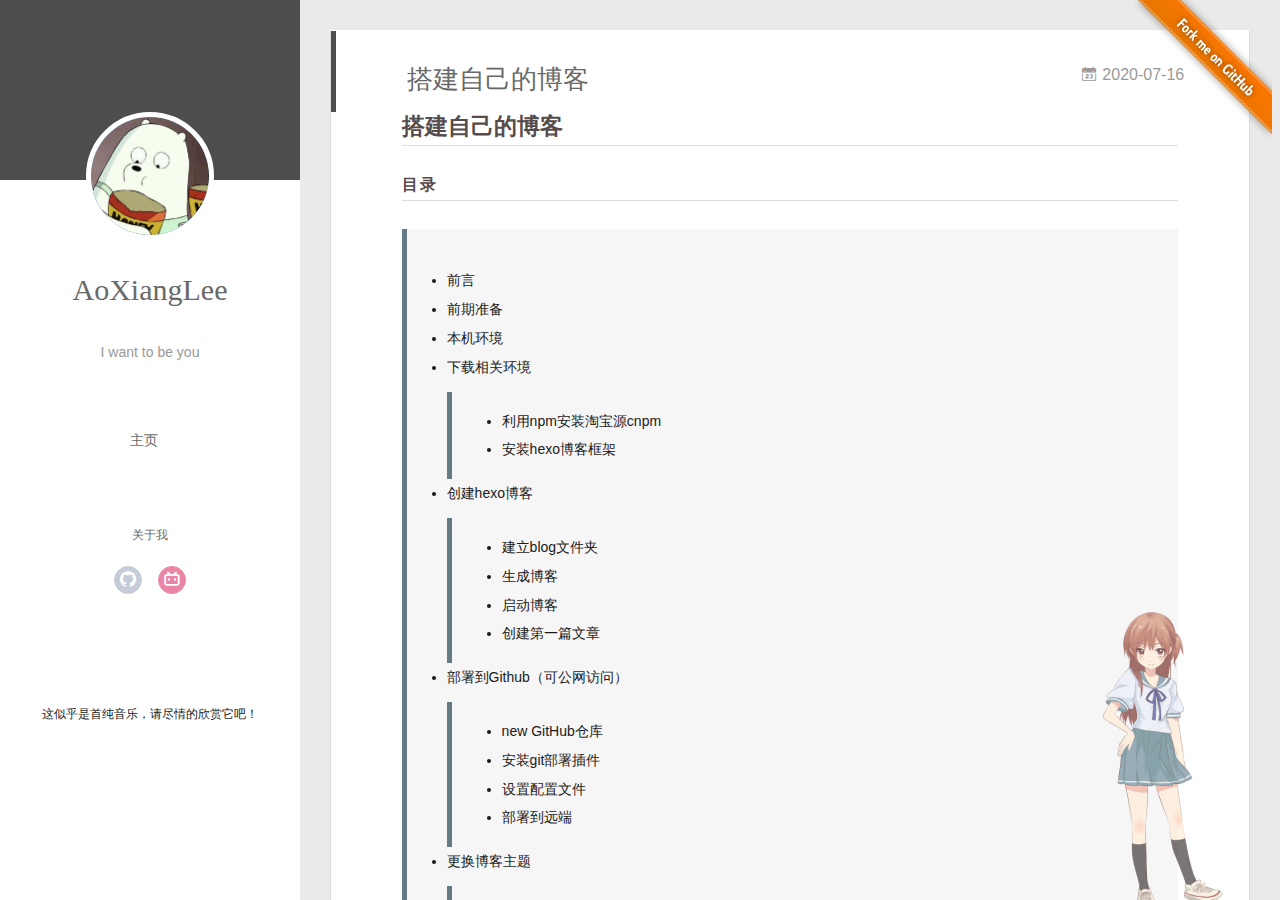
==== commit 5a7bab5c: "Site updated: 2020-07-16 13:20:18" ====
--- a/index.html
+++ b/index.html
@@ -178,6 +178,175 @@
           </div>
           <div id="js-content" class="content-ll">
             
+
+  
+    <article id="post-搭建自己的博客" class="article article-type-post  article-index" itemscope itemprop="blogPost">
+  <div class="article-inner">
+    
+      <header class="article-header">
+  
+  
+    <h1 itemprop="name">
+	
+	  <a class="article-title" href="/2020/07/16/%E6%90%AD%E5%BB%BA%E8%87%AA%E5%B7%B1%E7%9A%84%E5%8D%9A%E5%AE%A2/" target="_blank">搭建自己的博客</a>
+  
+    </h1>
+  
+
+
+  
+  
+<a href="/2020/07/16/%E6%90%AD%E5%BB%BA%E8%87%AA%E5%B7%B1%E7%9A%84%E5%8D%9A%E5%AE%A2/" class="archive-article-date">
+        <time datetime="2020-07-16T05:05:51.000Z" itemprop="datePublished"><i class="icon-calendar icon"></i>2020-07-16</time>
+</a>
+
+  
+  
+    
+
+  
+  </header>
+  
+  <div class="article-entry" itemprop="articleBody">
+    
+    <h2 id="搭建自己的博客"><a href="#搭建自己的博客" class="headerlink" title="搭建自己的博客"></a>搭建自己的博客</h2><h4 id="目录"><a href="#目录" class="headerlink" title="目录"></a>目录</h4><blockquote>
+<ul>
+<li>前言</li>
+<li>前期准备</li>
+<li>本机环境</li>
+<li>下载相关环境<blockquote>
+<ul>
+<li>利用npm安装淘宝源cnpm</li>
+<li>安装hexo博客框架</li>
+</ul>
+</blockquote>
+</li>
+<li>创建hexo博客      <blockquote>
+<ul>
+<li>建立blog文件夹</li>
+<li>生成博客</li>
+<li>启动博客</li>
+<li>创建第一篇文章</li>
+</ul>
+</blockquote>
+</li>
+<li>部署到Github（可公网访问）<blockquote>
+<ul>
+<li>new GitHub仓库</li>
+<li>安装git部署插件</li>
+<li>设置配置文件</li>
+<li>部署到远端</li>
+</ul>
+</blockquote>
+</li>
+<li>更换博客主题<blockquote>
+<ul>
+<li>clone主题</li>
+<li>将主题配置到博客</li>
+</ul>
+</blockquote>
+</li>
+<li>参考文献</li>
+</ul>
+</blockquote>
+<h4 id="前言"><a href="#前言" class="headerlink" title="前言"></a>前言</h4><p><strong>为什么要安装这个博客呢？有什么好处？</strong></p>
+<ol>
+<li>记录解决各种bug的方法，以免每次都去百度、Google。</li>
+<li>记录和分享个人demo，方便后期的完善、项目的交流。整理思路，将知识融会贯通。</li>
+<li>项目驱动力，保持博客的更新，会更有动力去做项目。</li>
+<li>公司面试加分项<br>······</li>
+</ol>
+<hr>
+<h4 id="前期准备"><a href="#前期准备" class="headerlink" title="前期准备"></a>前期准备</h4><ul>
+<li>github账号</li>
+<li><a href="https://nodejs.org/en/" target="_blank" rel="noopener">点击安装Nodejs</a>  </li>
+<li><a href="https://git-scm.com/downloads" target="_blank" rel="noopener">点击git客户端</a>  </li>
+</ul>
+<h4 id="本机环境"><a href="#本机环境" class="headerlink" title="本机环境"></a>本机环境</h4><ul>
+<li>Windows 10</li>
+<li>node.js 12.18.2</li>
+<li>hexo 3.1.0</li>
+<li>git 2.27</li>
+</ul>
+<hr>
+<h3 id="下载相关环境"><a href="#下载相关环境" class="headerlink" title="下载相关环境"></a>下载相关环境</h3><p><strong>1.利用npm安装淘宝源cnpm</strong>  （安装速度快）</p>
+<blockquote>
+<p>Windows用户打开cmd命令管理器<br>( Linux打开终端，切换到root用户)</p>
+</blockquote>
+<p>输入：</p>
+<figure class="highlight plain"><table><tr><td class="gutter"><pre><span class="line">1</span><br></pre></td><td class="code"><pre><span class="line">npm instcmd all -g cnpm --registry&#x3D;http:&#x2F;&#x2F;registry.npm.taobao.org</span><br></pre></td></tr></table></figure>
+<blockquote>
+<p>注：对于windows用户来说，建议使用安装程序进行安装。安装时，请勾选Add to PATH选项。<br>另外，您也可以使用Git Bash，这是git for windows自带的一组程序，提供了Linux风格的shell，在该环境下，您可以直接用上面提到的命令来安装Node.js。打开它的方法很简单，在任意位置单击右键，选择“Git Bash Here”即可。由于Hexo的很多操作都涉及到命令行，您可以考虑始终使用Git Bash来进行操作。<br><br></p>
+</blockquote>
+<p><strong>2.安装hexo博客框架</strong> </p>
+<p>输入：</p>
+<figure class="highlight plain"><table><tr><td class="gutter"><pre><span class="line">1</span><br><span class="line">2</span><br><span class="line">3</span><br><span class="line">4</span><br><span class="line">5</span><br><span class="line">6</span><br><span class="line">7</span><br><span class="line">8</span><br></pre></td><td class="code"><pre><span class="line">cnpm install -g hexo-cli </span><br><span class="line">&#96;&#96;&#96; </span><br><span class="line"></span><br><span class="line">### 创建hexo博客</span><br><span class="line">**1.建立blog文件夹（其他名字也行）**  </span><br><span class="line"></span><br><span class="line">* Win：&#96;&#96;&#96;chdir blog&#96;&#96;&#96;   </span><br><span class="line">* Linux、Git Bush：&#96;&#96;&#96;mkdir blog</span><br></pre></td></tr></table></figure>
+
+<p><strong>2.生成博客</strong></p>
+<ul>
+<li>cd到blog文件夹</li>
+<li>Win:&ensp;&ensp;<code>hexo init</code></li>
+<li>Linux、Git Bush: &ensp;<code>sudo hexo init</code></li>
+</ul>
+<p><strong>3.启动博客</strong></p>
+<p>Win、Linux：<code>hexo s</code>or<code>hexo server</code></p>
+<p><img src="/images/hexo_s.PNG" alt=""><br>这时会生成一个局域网网址：<br><a href="http://localhost:4000" target="_blank" rel="noopener">http://localhost:4000</a><br>OK 博客生成~</p>
+<p><strong>4.创建第一篇文章</strong>    </p>
+<figure class="highlight plain"><figcaption><span>n "第一篇博客文章"```   </span></figcaption><table><tr><td class="gutter"><pre><span class="line">1</span><br><span class="line">2</span><br><span class="line">3</span><br><span class="line">4</span><br><span class="line">5</span><br><span class="line">6</span><br></pre></td><td class="code"><pre><span class="line"></span><br><span class="line">cd到第一篇博客文章.md所在的文件夹。</span><br><span class="line">编写第一篇博客文章.md文件。 </span><br><span class="line">&gt;注：博客文件是用markdown格式编写的</span><br><span class="line"></span><br><span class="line">编写好后回退到blog文件夹</span><br></pre></td></tr></table></figure>
+<p>hexo clean  #清理<br>hexo g  #生成<br>hexo s  #启动服务</p>
+<figure class="highlight plain"><table><tr><td class="gutter"><pre><span class="line">1</span><br><span class="line">2</span><br><span class="line">3</span><br><span class="line">4</span><br><span class="line">5</span><br><span class="line">6</span><br><span class="line">7</span><br><span class="line">8</span><br><span class="line">9</span><br><span class="line">10</span><br></pre></td><td class="code"><pre><span class="line">可以在http:&#x2F;&#x2F;localhost:4000看到自己的文章</span><br><span class="line"></span><br><span class="line"></span><br><span class="line">### 部署到Github（可公网访问）    </span><br><span class="line">**1.创建仓库**</span><br><span class="line">* 登录自己的GitHub账号</span><br><span class="line">* 新建仓库 命名必须符合以下格式！</span><br><span class="line">&gt;用户名.github.io       </span><br><span class="line"></span><br><span class="line">**2.安装git部署插件**</span><br></pre></td></tr></table></figure>
+<p>cnpm install –save hexo-deployer-git #在blog目录下安装git部署插件</p>
+<figure class="highlight plain"><table><tr><td class="gutter"><pre><span class="line">1</span><br><span class="line">2</span><br><span class="line">3</span><br><span class="line">4</span><br><span class="line">5</span><br><span class="line">6</span><br><span class="line">7</span><br><span class="line">8</span><br><span class="line">9</span><br></pre></td><td class="code"><pre><span class="line">**3.设置配置文件**</span><br><span class="line"></span><br><span class="line">修改配置文件_config.yml</span><br><span class="line"></span><br><span class="line">![](&#x2F;images&#x2F;_config2.PNG)    </span><br><span class="line">![](&#x2F;images&#x2F;_config.PNG)</span><br><span class="line">&gt;注：冒号后面加空格</span><br><span class="line"></span><br><span class="line">**4.部署到远端**</span><br></pre></td></tr></table></figure>
+<p>hexo d  #</p>
+<figure class="highlight plain"><table><tr><td class="gutter"><pre><span class="line">1</span><br><span class="line">2</span><br><span class="line">3</span><br><span class="line">4</span><br><span class="line">5</span><br><span class="line">6</span><br><span class="line">7</span><br><span class="line">8</span><br><span class="line">9</span><br><span class="line">10</span><br><span class="line">11</span><br><span class="line">12</span><br><span class="line">13</span><br><span class="line">14</span><br><span class="line">15</span><br></pre></td><td class="code"><pre><span class="line">&gt;* 注：可能要输入GitHub个人账号和密码    </span><br><span class="line">&gt;* 要先退出hexo s启动的服务：cral+c</span><br><span class="line">&gt;* win10用户:记得在 hexo d 之前敲</span><br><span class="line">git config --global user.email &quot;xxx&quot;</span><br><span class="line">git config --global user.name &quot;xxx&quot;</span><br><span class="line"></span><br><span class="line">### 更换博客主题</span><br><span class="line"></span><br><span class="line">**1.下载主题**  </span><br><span class="line"></span><br><span class="line">以Jekyll主题为例    </span><br><span class="line">[点击下载Jekyll主题](https:&#x2F;&#x2F;github.com&#x2F;pinggod&#x2F;hexo-theme-jekyll)</span><br><span class="line"></span><br><span class="line">cd到blog目录    </span><br><span class="line">下载主题：</span><br></pre></td></tr></table></figure>
+<p>git clone <a href="https://github.com/pinggod/hexo-theme-jekyll.git" target="_blank" rel="noopener">https://github.com/pinggod/hexo-theme-jekyll.git</a></p>
+<figure class="highlight plain"><table><tr><td class="gutter"><pre><span class="line">1</span><br><span class="line">2</span><br><span class="line">3</span><br><span class="line">4</span><br><span class="line">5</span><br><span class="line">6</span><br><span class="line">7</span><br><span class="line">8</span><br></pre></td><td class="code"><pre><span class="line">&gt; 当然你也可以直接下载解压后放到blog&#x2F;themes下 </span><br><span class="line"></span><br><span class="line">**2.将主题配置到博客**  </span><br><span class="line"></span><br><span class="line">修改_config.yml文件     </span><br><span class="line">![](&#x2F;images&#x2F;theme.png)  </span><br><span class="line"></span><br><span class="line">然后</span><br></pre></td></tr></table></figure>
+<p>hexo clean  #清理<br>hexo g  #生成<br>hexo s  #启动服务</p>
+<p>```<br>主题更换成功！</p>
+<h4 id="参考文献"><a href="#参考文献" class="headerlink" title="参考文献"></a>参考文献</h4><p> <a href="https://b23.tv/BV1Yb411a7ty" target="_blank" rel="noopener">https://b23.tv/BV1Yb411a7ty</a><br> <a href="https://hexo.bootcss.com/docs/#%E5%AE%89%E8%A3%85" target="_blank" rel="noopener">https://hexo.bootcss.com/docs/#%E5%AE%89%E8%A3%85</a></p>
+
+    
+
+    
+
+    
+
+  </div>
+  <div class="article-info article-info-index">
+    
+    
+    
+
+    
+    <p class="article-more-link">
+      <a class="article-more-a" href="/2020/07/16/%E6%90%AD%E5%BB%BA%E8%87%AA%E5%B7%B1%E7%9A%84%E5%8D%9A%E5%AE%A2/">展开全文 >></a>
+    </p>
+    
+
+    
+    <div class="clearfix"></div>
+  </div>
+  </div>
+</article>
+
+<aside class="wrap-side-operation">
+    <div class="mod-side-operation">
+        
+        <div class="jump-container" id="js-jump-container" style="display:none;">
+            <a href="javascript:void(0)" class="mod-side-operation__jump-to-top">
+                <i class="icon-font icon-back"></i>
+            </a>
+            <div id="js-jump-plan-container" class="jump-plan-container" style="top: -11px;">
+                <i class="icon-font icon-plane jump-plane"></i>
+            </div>
+        </div>
+        
+        
+    </div>
+</aside>
+
+
+
 
   
     <article id="post-基于YOLOv3的安全帽识别" class="article article-type-post  article-index" itemscope itemprop="blogPost">
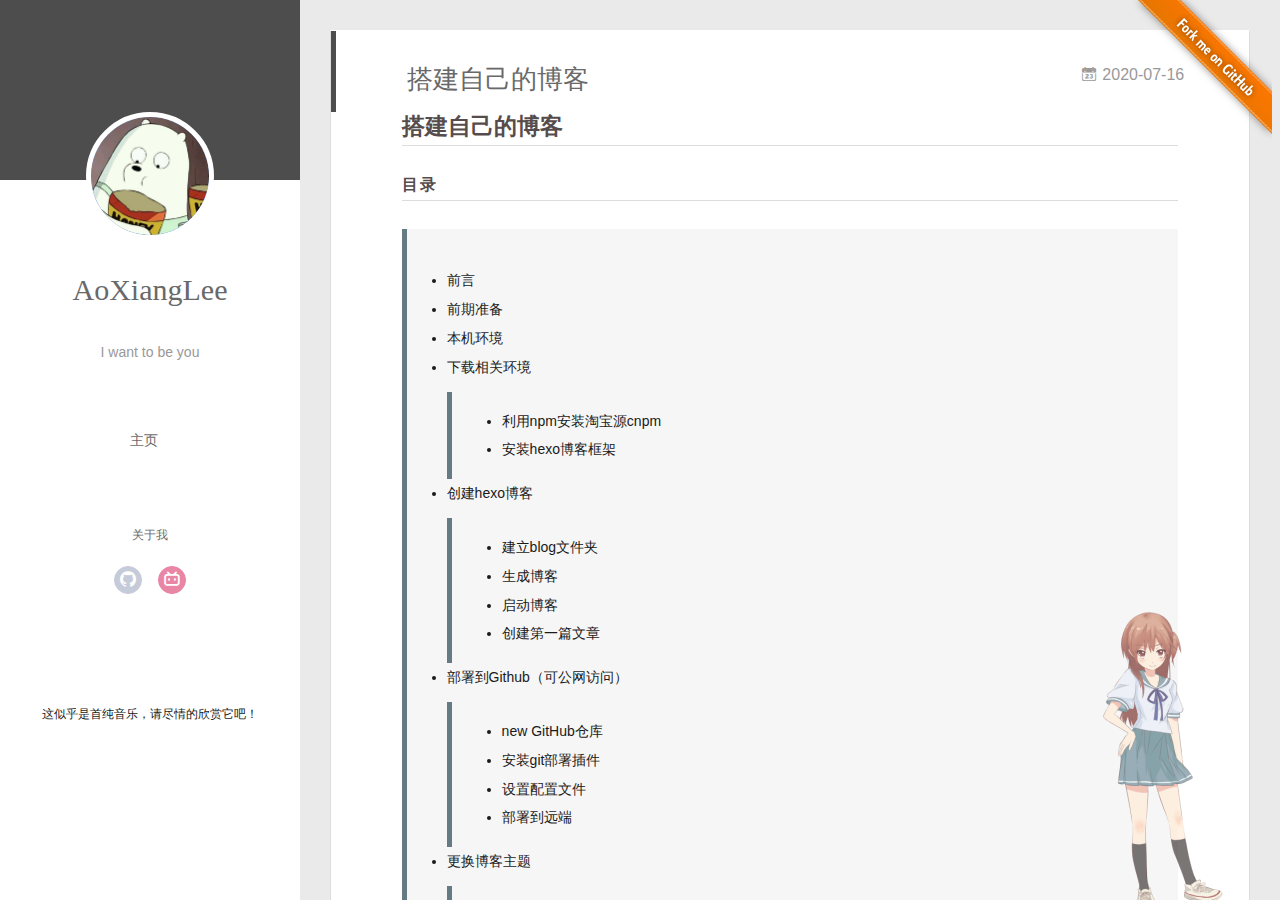
==== commit 46c00d71: "Site updated: 2020-07-16 14:44:25" ====
--- a/index.html
+++ b/index.html
@@ -211,17 +211,22 @@
     
     <h2 id="搭建自己的博客"><a href="#搭建自己的博客" class="headerlink" title="搭建自己的博客"></a>搭建自己的博客</h2><h4 id="目录"><a href="#目录" class="headerlink" title="目录"></a>目录</h4><blockquote>
 <ul>
-<li>前言</li>
-<li>前期准备</li>
-<li>本机环境</li>
-<li>下载相关环境<blockquote>
+<li><p>前言</p>
+</li>
+<li><p>前期准备</p>
+</li>
+<li><p>本机环境</p>
+</li>
+<li><p>下载相关环境</p>
+<blockquote>
 <ul>
 <li>利用npm安装淘宝源cnpm</li>
 <li>安装hexo博客框架</li>
 </ul>
 </blockquote>
 </li>
-<li>创建hexo博客      <blockquote>
+<li><p>创建hexo博客      </p>
+<blockquote>
 <ul>
 <li>建立blog文件夹</li>
 <li>生成博客</li>
@@ -230,7 +235,8 @@
 </ul>
 </blockquote>
 </li>
-<li>部署到Github（可公网访问）<blockquote>
+<li><p>部署到Github（可公网访问）</p>
+<blockquote>
 <ul>
 <li>new GitHub仓库</li>
 <li>安装git部署插件</li>
@@ -239,14 +245,16 @@
 </ul>
 </blockquote>
 </li>
-<li>更换博客主题<blockquote>
+<li><p>更换博客主题</p>
+<blockquote>
 <ul>
 <li>clone主题</li>
 <li>将主题配置到博客</li>
 </ul>
 </blockquote>
 </li>
-<li>参考文献</li>
+<li><p>参考文献</p>
+</li>
 </ul>
 </blockquote>
 <h4 id="前言"><a href="#前言" class="headerlink" title="前言"></a>前言</h4><p><strong>为什么要安装这个博客呢？有什么好处？</strong></p>
@@ -257,54 +265,10 @@
 <li>公司面试加分项<br>······</li>
 </ol>
 <hr>
-<h4 id="前期准备"><a href="#前期准备" class="headerlink" title="前期准备"></a>前期准备</h4><ul>
-<li>github账号</li>
-<li><a href="https://nodejs.org/en/" target="_blank" rel="noopener">点击安装Nodejs</a>  </li>
-<li><a href="https://git-scm.com/downloads" target="_blank" rel="noopener">点击git客户端</a>  </li>
-</ul>
-<h4 id="本机环境"><a href="#本机环境" class="headerlink" title="本机环境"></a>本机环境</h4><ul>
-<li>Windows 10</li>
-<li>node.js 12.18.2</li>
-<li>hexo 3.1.0</li>
-<li>git 2.27</li>
-</ul>
-<hr>
-<h3 id="下载相关环境"><a href="#下载相关环境" class="headerlink" title="下载相关环境"></a>下载相关环境</h3><p><strong>1.利用npm安装淘宝源cnpm</strong>  （安装速度快）</p>
-<blockquote>
-<p>Windows用户打开cmd命令管理器<br>( Linux打开终端，切换到root用户)</p>
-</blockquote>
-<p>输入：</p>
-<figure class="highlight plain"><table><tr><td class="gutter"><pre><span class="line">1</span><br></pre></td><td class="code"><pre><span class="line">npm instcmd all -g cnpm --registry&#x3D;http:&#x2F;&#x2F;registry.npm.taobao.org</span><br></pre></td></tr></table></figure>
-<blockquote>
-<p>注：对于windows用户来说，建议使用安装程序进行安装。安装时，请勾选Add to PATH选项。<br>另外，您也可以使用Git Bash，这是git for windows自带的一组程序，提供了Linux风格的shell，在该环境下，您可以直接用上面提到的命令来安装Node.js。打开它的方法很简单，在任意位置单击右键，选择“Git Bash Here”即可。由于Hexo的很多操作都涉及到命令行，您可以考虑始终使用Git Bash来进行操作。<br><br></p>
-</blockquote>
-<p><strong>2.安装hexo博客框架</strong> </p>
-<p>输入：</p>
-<figure class="highlight plain"><table><tr><td class="gutter"><pre><span class="line">1</span><br><span class="line">2</span><br><span class="line">3</span><br><span class="line">4</span><br><span class="line">5</span><br><span class="line">6</span><br><span class="line">7</span><br><span class="line">8</span><br></pre></td><td class="code"><pre><span class="line">cnpm install -g hexo-cli </span><br><span class="line">&#96;&#96;&#96; </span><br><span class="line"></span><br><span class="line">### 创建hexo博客</span><br><span class="line">**1.建立blog文件夹（其他名字也行）**  </span><br><span class="line"></span><br><span class="line">* Win：&#96;&#96;&#96;chdir blog&#96;&#96;&#96;   </span><br><span class="line">* Linux、Git Bush：&#96;&#96;&#96;mkdir blog</span><br></pre></td></tr></table></figure>
-
-<p><strong>2.生成博客</strong></p>
-<ul>
-<li>cd到blog文件夹</li>
-<li>Win:&ensp;&ensp;<code>hexo init</code></li>
-<li>Linux、Git Bush: &ensp;<code>sudo hexo init</code></li>
-</ul>
-<p><strong>3.启动博客</strong></p>
-<p>Win、Linux：<code>hexo s</code>or<code>hexo server</code></p>
-<p><img src="/images/hexo_s.PNG" alt=""><br>这时会生成一个局域网网址：<br><a href="http://localhost:4000" target="_blank" rel="noopener">http://localhost:4000</a><br>OK 博客生成~</p>
-<p><strong>4.创建第一篇文章</strong>    </p>
-<figure class="highlight plain"><figcaption><span>n "第一篇博客文章"```   </span></figcaption><table><tr><td class="gutter"><pre><span class="line">1</span><br><span class="line">2</span><br><span class="line">3</span><br><span class="line">4</span><br><span class="line">5</span><br><span class="line">6</span><br></pre></td><td class="code"><pre><span class="line"></span><br><span class="line">cd到第一篇博客文章.md所在的文件夹。</span><br><span class="line">编写第一篇博客文章.md文件。 </span><br><span class="line">&gt;注：博客文件是用markdown格式编写的</span><br><span class="line"></span><br><span class="line">编写好后回退到blog文件夹</span><br></pre></td></tr></table></figure>
-<p>hexo clean  #清理<br>hexo g  #生成<br>hexo s  #启动服务</p>
-<figure class="highlight plain"><table><tr><td class="gutter"><pre><span class="line">1</span><br><span class="line">2</span><br><span class="line">3</span><br><span class="line">4</span><br><span class="line">5</span><br><span class="line">6</span><br><span class="line">7</span><br><span class="line">8</span><br><span class="line">9</span><br><span class="line">10</span><br></pre></td><td class="code"><pre><span class="line">可以在http:&#x2F;&#x2F;localhost:4000看到自己的文章</span><br><span class="line"></span><br><span class="line"></span><br><span class="line">### 部署到Github（可公网访问）    </span><br><span class="line">**1.创建仓库**</span><br><span class="line">* 登录自己的GitHub账号</span><br><span class="line">* 新建仓库 命名必须符合以下格式！</span><br><span class="line">&gt;用户名.github.io       </span><br><span class="line"></span><br><span class="line">**2.安装git部署插件**</span><br></pre></td></tr></table></figure>
-<p>cnpm install –save hexo-deployer-git #在blog目录下安装git部署插件</p>
-<figure class="highlight plain"><table><tr><td class="gutter"><pre><span class="line">1</span><br><span class="line">2</span><br><span class="line">3</span><br><span class="line">4</span><br><span class="line">5</span><br><span class="line">6</span><br><span class="line">7</span><br><span class="line">8</span><br><span class="line">9</span><br></pre></td><td class="code"><pre><span class="line">**3.设置配置文件**</span><br><span class="line"></span><br><span class="line">修改配置文件_config.yml</span><br><span class="line"></span><br><span class="line">![](&#x2F;images&#x2F;_config2.PNG)    </span><br><span class="line">![](&#x2F;images&#x2F;_config.PNG)</span><br><span class="line">&gt;注：冒号后面加空格</span><br><span class="line"></span><br><span class="line">**4.部署到远端**</span><br></pre></td></tr></table></figure>
-<p>hexo d  #</p>
-<figure class="highlight plain"><table><tr><td class="gutter"><pre><span class="line">1</span><br><span class="line">2</span><br><span class="line">3</span><br><span class="line">4</span><br><span class="line">5</span><br><span class="line">6</span><br><span class="line">7</span><br><span class="line">8</span><br><span class="line">9</span><br><span class="line">10</span><br><span class="line">11</span><br><span class="line">12</span><br><span class="line">13</span><br><span class="line">14</span><br><span class="line">15</span><br></pre></td><td class="code"><pre><span class="line">&gt;* 注：可能要输入GitHub个人账号和密码    </span><br><span class="line">&gt;* 要先退出hexo s启动的服务：cral+c</span><br><span class="line">&gt;* win10用户:记得在 hexo d 之前敲</span><br><span class="line">git config --global user.email &quot;xxx&quot;</span><br><span class="line">git config --global user.name &quot;xxx&quot;</span><br><span class="line"></span><br><span class="line">### 更换博客主题</span><br><span class="line"></span><br><span class="line">**1.下载主题**  </span><br><span class="line"></span><br><span class="line">以Jekyll主题为例    </span><br><span class="line">[点击下载Jekyll主题](https:&#x2F;&#x2F;github.com&#x2F;pinggod&#x2F;hexo-theme-jekyll)</span><br><span class="line"></span><br><span class="line">cd到blog目录    </span><br><span class="line">下载主题：</span><br></pre></td></tr></table></figure>
-<p>git clone <a href="https://github.com/pinggod/hexo-theme-jekyll.git" target="_blank" rel="noopener">https://github.com/pinggod/hexo-theme-jekyll.git</a></p>
-<figure class="highlight plain"><table><tr><td class="gutter"><pre><span class="line">1</span><br><span class="line">2</span><br><span class="line">3</span><br><span class="line">4</span><br><span class="line">5</span><br><span class="line">6</span><br><span class="line">7</span><br><span class="line">8</span><br></pre></td><td class="code"><pre><span class="line">&gt; 当然你也可以直接下载解压后放到blog&#x2F;themes下 </span><br><span class="line"></span><br><span class="line">**2.将主题配置到博客**  </span><br><span class="line"></span><br><span class="line">修改_config.yml文件     </span><br><span class="line">![](&#x2F;images&#x2F;theme.png)  </span><br><span class="line"></span><br><span class="line">然后</span><br></pre></td></tr></table></figure>
-<p>hexo clean  #清理<br>hexo g  #生成<br>hexo s  #启动服务</p>
-<p>```<br>主题更换成功！</p>
-<h4 id="参考文献"><a href="#参考文献" class="headerlink" title="参考文献"></a>参考文献</h4><p> <a href="https://b23.tv/BV1Yb411a7ty" target="_blank" rel="noopener">https://b23.tv/BV1Yb411a7ty</a><br> <a href="https://hexo.bootcss.com/docs/#%E5%AE%89%E8%A3%85" target="_blank" rel="noopener">https://hexo.bootcss.com/docs/#%E5%AE%89%E8%A3%85</a></p>
-
+<h2 id=""><a href="#" class="headerlink" title=""></a>
+    
+    <a class="article-more-a" href="/2020/07/16/%E6%90%AD%E5%BB%BA%E8%87%AA%E5%B7%B1%E7%9A%84%E5%8D%9A%E5%AE%A2/#more">more >></a>
+    
     
 
     
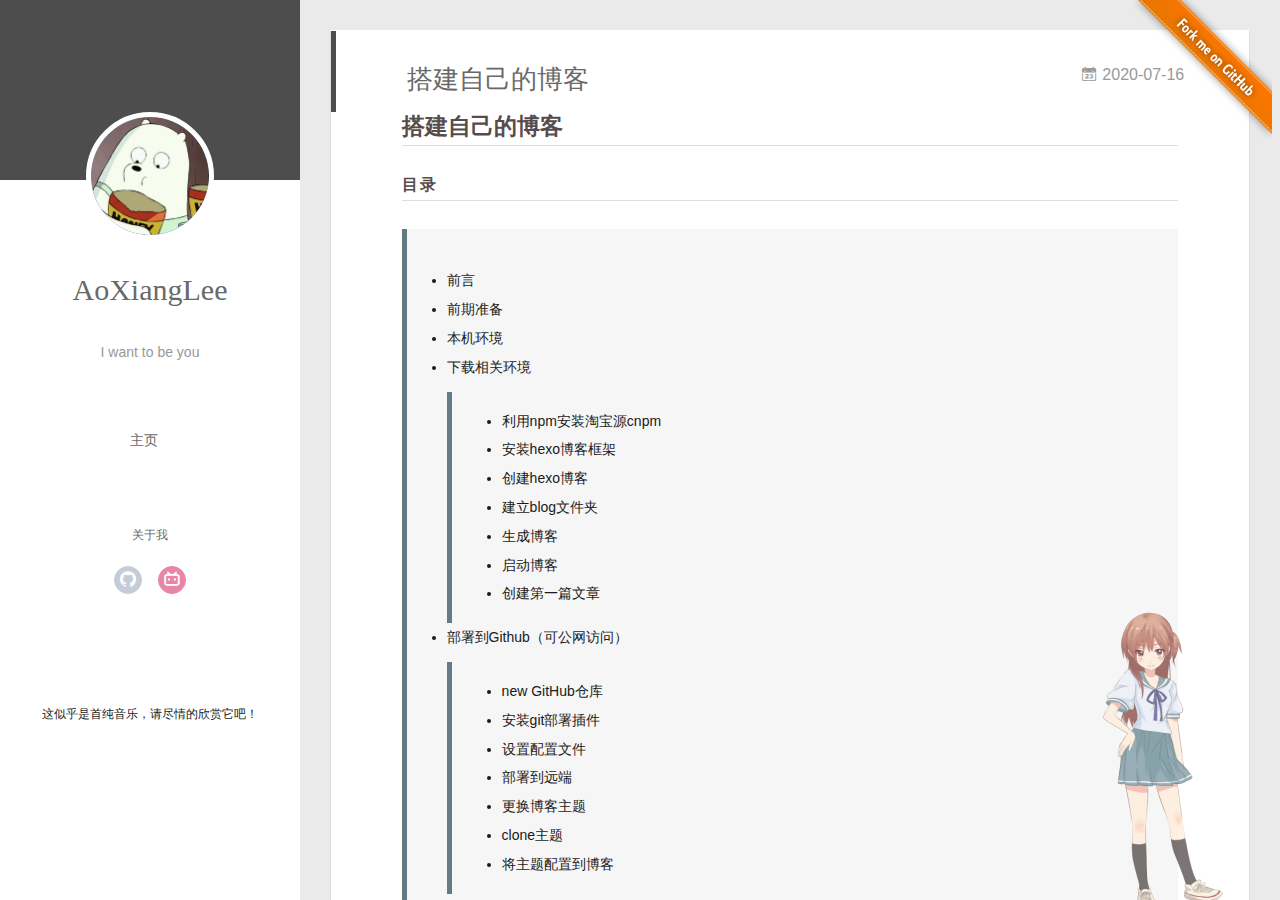
==== commit 56d0e2d3: "Site updated: 2020-07-16 14:59:20" ====
--- a/index.html
+++ b/index.html
@@ -222,12 +222,7 @@
 <ul>
 <li>利用npm安装淘宝源cnpm</li>
 <li>安装hexo博客框架</li>
-</ul>
-</blockquote>
-</li>
-<li><p>创建hexo博客      </p>
-<blockquote>
-<ul>
+<li>创建hexo博客      </li>
 <li>建立blog文件夹</li>
 <li>生成博客</li>
 <li>启动博客</li>
@@ -242,12 +237,7 @@
 <li>安装git部署插件</li>
 <li>设置配置文件</li>
 <li>部署到远端</li>
-</ul>
-</blockquote>
-</li>
-<li><p>更换博客主题</p>
-<blockquote>
-<ul>
+<li>更换博客主题</li>
 <li>clone主题</li>
 <li>将主题配置到博客</li>
 </ul>
@@ -265,10 +255,95 @@
 <li>公司面试加分项<br>······</li>
 </ol>
 <hr>
-<h2 id=""><a href="#" class="headerlink" title=""></a>
-    
-    <a class="article-more-a" href="/2020/07/16/%E6%90%AD%E5%BB%BA%E8%87%AA%E5%B7%B1%E7%9A%84%E5%8D%9A%E5%AE%A2/#more">more >></a>
-    
+<h4 id="前期准备"><a href="#前期准备" class="headerlink" title="前期准备"></a>前期准备</h4><ul>
+<li>github账号</li>
+<li><a href="https://nodejs.org/en/" target="_blank" rel="noopener">点击安装Nodejs</a>  </li>
+<li><a href="https://git-scm.com/downloads" target="_blank" rel="noopener">点击git客户端</a>  </li>
+</ul>
+<h4 id="本机环境"><a href="#本机环境" class="headerlink" title="本机环境"></a>本机环境</h4><ul>
+<li>Windows 10</li>
+<li>node.js 12.18.2</li>
+<li>hexo 3.1.0</li>
+<li>git 2.27</li>
+</ul>
+<hr>
+<h3 id="下载相关环境"><a href="#下载相关环境" class="headerlink" title="下载相关环境"></a>下载相关环境</h3><p><strong>1.利用npm安装淘宝源cnpm</strong>  （安装速度快）</p>
+<blockquote>
+<p>Windows用户打开cmd命令管理器<br>( Linux打开终端，切换到root用户)</p>
+</blockquote>
+<p>输入：</p>
+<figure class="highlight plain"><table><tr><td class="gutter"><pre><span class="line">1</span><br></pre></td><td class="code"><pre><span class="line">npm instcmd all -g cnpm --registry&#x3D;http:&#x2F;&#x2F;registry.npm.taobao.org</span><br></pre></td></tr></table></figure>
+<blockquote>
+<p>注：对于windows用户来说，建议使用安装程序进行安装。安装时，请勾选Add to PATH选项。<br>另外，您也可以使用Git Bash，这是git for windows自带的一组程序，提供了Linux风格的shell，在该环境下，您可以直接用上面提到的命令来安装Node.js。打开它的方法很简单，在任意位置单击右键，选择“Git Bash Here”即可。由于Hexo的很多操作都涉及到命令行，您可以考虑始终使用Git Bash来进行操作。<br><br></p>
+</blockquote>
+<p><strong>2.安装hexo博客框架</strong> </p>
+<p>输入：</p>
+<figure class="highlight plain"><table><tr><td class="gutter"><pre><span class="line">1</span><br></pre></td><td class="code"><pre><span class="line">cnpm install -g hexo-cli</span><br></pre></td></tr></table></figure>
+
+
+<h3 id="创建hexo博客"><a href="#创建hexo博客" class="headerlink" title="创建hexo博客"></a>创建hexo博客</h3><p><strong>1.建立blog文件夹（其他名字也行）</strong>  </p>
+<ul>
+<li>Win：<code>chdir blog</code>   </li>
+<li>Linux、Git Bush：<code>mkdir blog</code></li>
+</ul>
+<p><strong>2.生成博客</strong></p>
+<ul>
+<li>cd到blog文件夹</li>
+<li>Win:&ensp;&ensp;<code>hexo init</code></li>
+<li>Linux、Git Bush: &ensp;<code>sudo hexo init</code></li>
+</ul>
+<p><strong>3.启动博客</strong></p>
+<p>Win、Linux：<code>hexo s</code>or<code>hexo server</code></p>
+<p>这时会生成一个局域网网址：<br><img src="/images/hexo_s.PNG" alt=""><br>OK 博客生成~</p>
+<p><strong>4.创建第一篇文章</strong>    </p>
+<figure class="highlight plain"><table><tr><td class="gutter"><pre><span class="line">1</span><br></pre></td><td class="code"><pre><span class="line">hexo n &quot;第一篇博客文章&quot;</span><br></pre></td></tr></table></figure>
+
+<p>cd到第一篇博客文章.md所在的文件夹。<br>编写第一篇博客文章.md文件。 </p>
+<blockquote>
+<p>注：博客文件是用markdown格式编写的</p>
+</blockquote>
+<p>编写好后回退到blog文件夹    </p>
+<figure class="highlight plain"><table><tr><td class="gutter"><pre><span class="line">1</span><br><span class="line">2</span><br><span class="line">3</span><br></pre></td><td class="code"><pre><span class="line">hexo clean  #清理</span><br><span class="line">hexo g  #生成</span><br><span class="line">hexo s  #启动服务</span><br></pre></td></tr></table></figure>
+<p>可以在<a href="http://localhost:4000看到自己的文章">http://localhost:4000看到自己的文章</a></p>
+<h3 id="部署到Github（可公网访问）"><a href="#部署到Github（可公网访问）" class="headerlink" title="部署到Github（可公网访问）"></a>部署到Github（可公网访问）</h3><p><strong>1.创建仓库</strong></p>
+<ul>
+<li>登录自己的GitHub账号</li>
+<li>新建仓库 命名必须符合以下格式！<blockquote>
+<p>用户名.github.io       </p>
+</blockquote>
+</li>
+</ul>
+<p><strong>2.安装git部署插件</strong></p>
+<figure class="highlight plain"><table><tr><td class="gutter"><pre><span class="line">1</span><br></pre></td><td class="code"><pre><span class="line">cnpm install --save hexo-deployer-git #在blog目录下安装git部署插件</span><br></pre></td></tr></table></figure>
+<p><strong>3.设置配置文件</strong></p>
+<p>修改配置文件_config.yml</p>
+<p><img src="/images/_config2.PNG" alt=""><br><img src="/images/_config.PNG" alt=""></p>
+<blockquote>
+<p>注：冒号后面加空格</p>
+</blockquote>
+<p><strong>4.部署到远端</strong></p>
+<figure class="highlight plain"><table><tr><td class="gutter"><pre><span class="line">1</span><br></pre></td><td class="code"><pre><span class="line">hexo d</span><br></pre></td></tr></table></figure>
+<blockquote>
+<ul>
+<li>注：可能要输入GitHub个人账号和密码    </li>
+<li>要先退出hexo s启动的服务：cral+c</li>
+<li>win10用户:记得在 hexo d 之前敲<br>git config –global user.email “xxx”<br>git config –global user.name “xxx”</li>
+</ul>
+</blockquote>
+<h3 id="更换博客主题"><a href="#更换博客主题" class="headerlink" title="更换博客主题"></a>更换博客主题</h3><p><strong>1.下载主题</strong>  </p>
+<p>以Jekyll主题为例<br><a href="https://github.com/pinggod/hexo-theme-jekyll" target="_blank" rel="noopener">点击下载Jekyll主题</a></p>
+<p>cd到blog目录<br>下载主题：</p>
+<figure class="highlight plain"><table><tr><td class="gutter"><pre><span class="line">1</span><br></pre></td><td class="code"><pre><span class="line">git clone https:&#x2F;&#x2F;github.com&#x2F;pinggod&#x2F;hexo-theme-jekyll.git</span><br></pre></td></tr></table></figure>
+<blockquote>
+<p>当然你也可以直接下载解压后放到blog/themes下 </p>
+</blockquote>
+<p><strong>2.将主题配置到博客</strong>  </p>
+<p>修改_config.yml文件<br><img src="/images/theme.png" alt="">  </p>
+<p>然后</p>
+<figure class="highlight plain"><table><tr><td class="gutter"><pre><span class="line">1</span><br><span class="line">2</span><br><span class="line">3</span><br></pre></td><td class="code"><pre><span class="line">hexo clean  #清理</span><br><span class="line">hexo g  #生成</span><br><span class="line">hexo s  #启动服务</span><br></pre></td></tr></table></figure>
+<p>主题更换成功！</p>
+<h4 id="参考文献"><a href="#参考文献" class="headerlink" title="参考文献"></a>参考文献</h4><p> <a href="https://b23.tv/BV1Yb411a7ty" target="_blank" rel="noopener">https://b23.tv/BV1Yb411a7ty</a><br> <a href="https://hexo.bootcss.com/docs/#%E5%AE%89%E8%A3%85" target="_blank" rel="noopener">https://hexo.bootcss.com/docs/#%E5%AE%89%E8%A3%85</a></p>
+
     
 
     
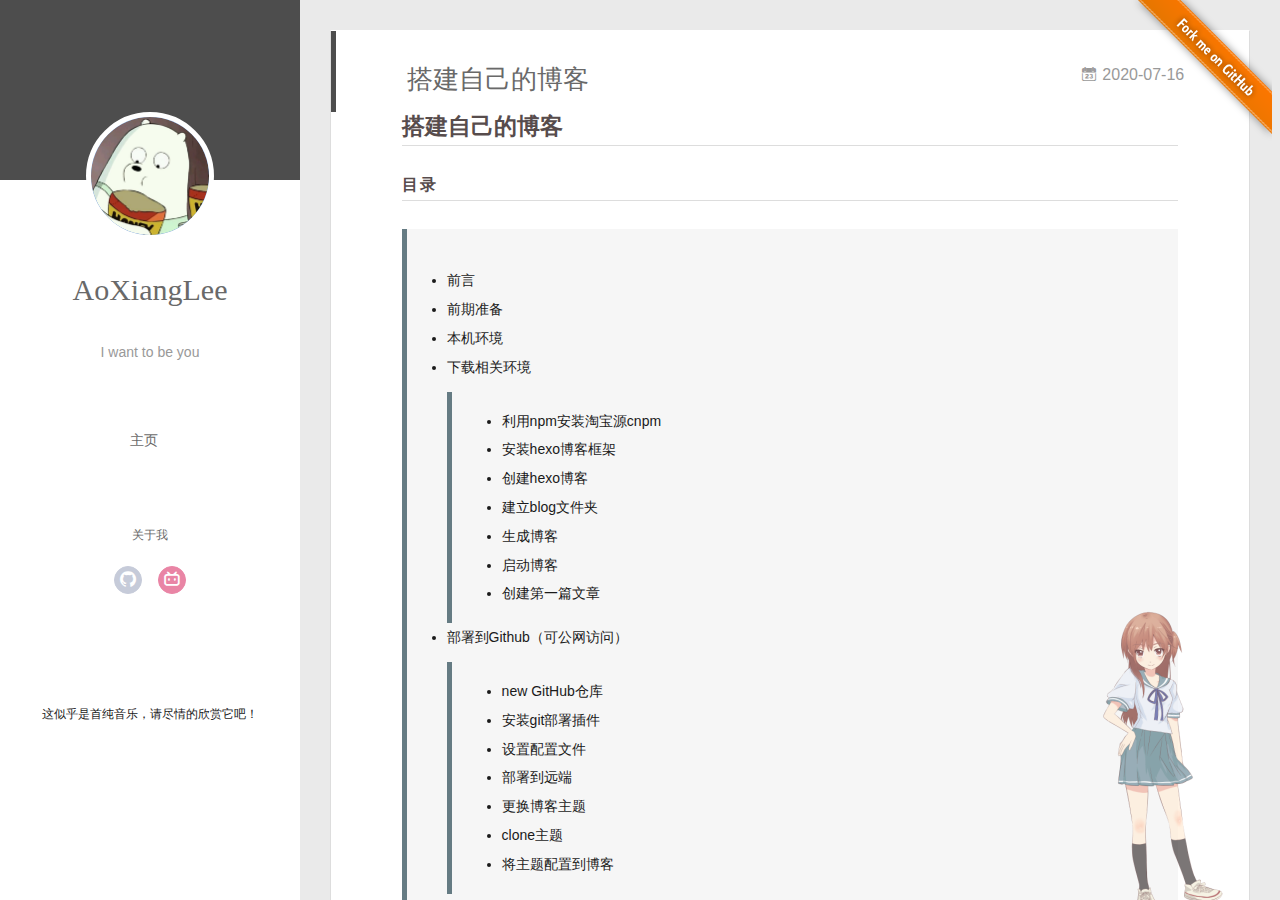
==== commit 745c3006: "Site updated: 2020-07-16 15:09:54" ====
--- a/index.html
+++ b/index.html
@@ -247,103 +247,9 @@
 </li>
 </ul>
 </blockquote>
-<h4 id="前言"><a href="#前言" class="headerlink" title="前言"></a>前言</h4><p><strong>为什么要安装这个博客呢？有什么好处？</strong></p>
-<ol>
-<li>记录解决各种bug的方法，以免每次都去百度、Google。</li>
-<li>记录和分享个人demo，方便后期的完善、项目的交流。整理思路，将知识融会贯通。</li>
-<li>项目驱动力，保持博客的更新，会更有动力去做项目。</li>
-<li>公司面试加分项<br>······</li>
-</ol>
-<hr>
-<h4 id="前期准备"><a href="#前期准备" class="headerlink" title="前期准备"></a>前期准备</h4><ul>
-<li>github账号</li>
-<li><a href="https://nodejs.org/en/" target="_blank" rel="noopener">点击安装Nodejs</a>  </li>
-<li><a href="https://git-scm.com/downloads" target="_blank" rel="noopener">点击git客户端</a>  </li>
-</ul>
-<h4 id="本机环境"><a href="#本机环境" class="headerlink" title="本机环境"></a>本机环境</h4><ul>
-<li>Windows 10</li>
-<li>node.js 12.18.2</li>
-<li>hexo 3.1.0</li>
-<li>git 2.27</li>
-</ul>
-<hr>
-<h3 id="下载相关环境"><a href="#下载相关环境" class="headerlink" title="下载相关环境"></a>下载相关环境</h3><p><strong>1.利用npm安装淘宝源cnpm</strong>  （安装速度快）</p>
-<blockquote>
-<p>Windows用户打开cmd命令管理器<br>( Linux打开终端，切换到root用户)</p>
-</blockquote>
-<p>输入：</p>
-<figure class="highlight plain"><table><tr><td class="gutter"><pre><span class="line">1</span><br></pre></td><td class="code"><pre><span class="line">npm instcmd all -g cnpm --registry&#x3D;http:&#x2F;&#x2F;registry.npm.taobao.org</span><br></pre></td></tr></table></figure>
-<blockquote>
-<p>注：对于windows用户来说，建议使用安装程序进行安装。安装时，请勾选Add to PATH选项。<br>另外，您也可以使用Git Bash，这是git for windows自带的一组程序，提供了Linux风格的shell，在该环境下，您可以直接用上面提到的命令来安装Node.js。打开它的方法很简单，在任意位置单击右键，选择“Git Bash Here”即可。由于Hexo的很多操作都涉及到命令行，您可以考虑始终使用Git Bash来进行操作。<br><br></p>
-</blockquote>
-<p><strong>2.安装hexo博客框架</strong> </p>
-<p>输入：</p>
-<figure class="highlight plain"><table><tr><td class="gutter"><pre><span class="line">1</span><br></pre></td><td class="code"><pre><span class="line">cnpm install -g hexo-cli</span><br></pre></td></tr></table></figure>
-
-
-<h3 id="创建hexo博客"><a href="#创建hexo博客" class="headerlink" title="创建hexo博客"></a>创建hexo博客</h3><p><strong>1.建立blog文件夹（其他名字也行）</strong>  </p>
-<ul>
-<li>Win：<code>chdir blog</code>   </li>
-<li>Linux、Git Bush：<code>mkdir blog</code></li>
-</ul>
-<p><strong>2.生成博客</strong></p>
-<ul>
-<li>cd到blog文件夹</li>
-<li>Win:&ensp;&ensp;<code>hexo init</code></li>
-<li>Linux、Git Bush: &ensp;<code>sudo hexo init</code></li>
-</ul>
-<p><strong>3.启动博客</strong></p>
-<p>Win、Linux：<code>hexo s</code>or<code>hexo server</code></p>
-<p>这时会生成一个局域网网址：<br><img src="/images/hexo_s.PNG" alt=""><br>OK 博客生成~</p>
-<p><strong>4.创建第一篇文章</strong>    </p>
-<figure class="highlight plain"><table><tr><td class="gutter"><pre><span class="line">1</span><br></pre></td><td class="code"><pre><span class="line">hexo n &quot;第一篇博客文章&quot;</span><br></pre></td></tr></table></figure>
-
-<p>cd到第一篇博客文章.md所在的文件夹。<br>编写第一篇博客文章.md文件。 </p>
-<blockquote>
-<p>注：博客文件是用markdown格式编写的</p>
-</blockquote>
-<p>编写好后回退到blog文件夹    </p>
-<figure class="highlight plain"><table><tr><td class="gutter"><pre><span class="line">1</span><br><span class="line">2</span><br><span class="line">3</span><br></pre></td><td class="code"><pre><span class="line">hexo clean  #清理</span><br><span class="line">hexo g  #生成</span><br><span class="line">hexo s  #启动服务</span><br></pre></td></tr></table></figure>
-<p>可以在<a href="http://localhost:4000看到自己的文章">http://localhost:4000看到自己的文章</a></p>
-<h3 id="部署到Github（可公网访问）"><a href="#部署到Github（可公网访问）" class="headerlink" title="部署到Github（可公网访问）"></a>部署到Github（可公网访问）</h3><p><strong>1.创建仓库</strong></p>
-<ul>
-<li>登录自己的GitHub账号</li>
-<li>新建仓库 命名必须符合以下格式！<blockquote>
-<p>用户名.github.io       </p>
-</blockquote>
-</li>
-</ul>
-<p><strong>2.安装git部署插件</strong></p>
-<figure class="highlight plain"><table><tr><td class="gutter"><pre><span class="line">1</span><br></pre></td><td class="code"><pre><span class="line">cnpm install --save hexo-deployer-git #在blog目录下安装git部署插件</span><br></pre></td></tr></table></figure>
-<p><strong>3.设置配置文件</strong></p>
-<p>修改配置文件_config.yml</p>
-<p><img src="/images/_config2.PNG" alt=""><br><img src="/images/_config.PNG" alt=""></p>
-<blockquote>
-<p>注：冒号后面加空格</p>
-</blockquote>
-<p><strong>4.部署到远端</strong></p>
-<figure class="highlight plain"><table><tr><td class="gutter"><pre><span class="line">1</span><br></pre></td><td class="code"><pre><span class="line">hexo d</span><br></pre></td></tr></table></figure>
-<blockquote>
-<ul>
-<li>注：可能要输入GitHub个人账号和密码    </li>
-<li>要先退出hexo s启动的服务：cral+c</li>
-<li>win10用户:记得在 hexo d 之前敲<br>git config –global user.email “xxx”<br>git config –global user.name “xxx”</li>
-</ul>
-</blockquote>
-<h3 id="更换博客主题"><a href="#更换博客主题" class="headerlink" title="更换博客主题"></a>更换博客主题</h3><p><strong>1.下载主题</strong>  </p>
-<p>以Jekyll主题为例<br><a href="https://github.com/pinggod/hexo-theme-jekyll" target="_blank" rel="noopener">点击下载Jekyll主题</a></p>
-<p>cd到blog目录<br>下载主题：</p>
-<figure class="highlight plain"><table><tr><td class="gutter"><pre><span class="line">1</span><br></pre></td><td class="code"><pre><span class="line">git clone https:&#x2F;&#x2F;github.com&#x2F;pinggod&#x2F;hexo-theme-jekyll.git</span><br></pre></td></tr></table></figure>
-<blockquote>
-<p>当然你也可以直接下载解压后放到blog/themes下 </p>
-</blockquote>
-<p><strong>2.将主题配置到博客</strong>  </p>
-<p>修改_config.yml文件<br><img src="/images/theme.png" alt="">  </p>
-<p>然后</p>
-<figure class="highlight plain"><table><tr><td class="gutter"><pre><span class="line">1</span><br><span class="line">2</span><br><span class="line">3</span><br></pre></td><td class="code"><pre><span class="line">hexo clean  #清理</span><br><span class="line">hexo g  #生成</span><br><span class="line">hexo s  #启动服务</span><br></pre></td></tr></table></figure>
-<p>主题更换成功！</p>
-<h4 id="参考文献"><a href="#参考文献" class="headerlink" title="参考文献"></a>参考文献</h4><p> <a href="https://b23.tv/BV1Yb411a7ty" target="_blank" rel="noopener">https://b23.tv/BV1Yb411a7ty</a><br> <a href="https://hexo.bootcss.com/docs/#%E5%AE%89%E8%A3%85" target="_blank" rel="noopener">https://hexo.bootcss.com/docs/#%E5%AE%89%E8%A3%85</a></p>
-
+    
+    <a class="article-more-a" href="/2020/07/16/%E6%90%AD%E5%BB%BA%E8%87%AA%E5%B7%B1%E7%9A%84%E5%8D%9A%E5%AE%A2/#more">more >></a>
+    
     
 
     
@@ -421,25 +327,9 @@
 <blockquote>
 <p>环境配置：<br>python 3.6.5<br>tensorflow1.15.0<br>tensorflow-gpu1.4.0<br>cuda8.0<br>cudnn6.0.21</p>
 </blockquote>
-<h5 id="1-数据集制作"><a href="#1-数据集制作" class="headerlink" title="1.数据集制作"></a>1.数据集制作</h5><p>制作voc_2007数据集,首先爬取大量佩戴安全帽和未佩戴图片，对图片数据进行清理，批量重命名修改文件类型，存放到VOC2007\JPEGImages文件夹下，使用labelImg软件对图片进行标注，正标签为hat，负标签为person，标注好的xml文件存放到VOC2007\Annotations文件夹中。  </p>
-<h5 id="2-生成索引"><a href="#2-生成索引" class="headerlink" title="2.生成索引"></a>2.生成索引</h5><p>运行convert_to_txt.py生成索引文件存放在VOC2007\ImageSets\Main中。<br>修改voc_annotation.py文件，将classes的内容改成自己要训练的对象<br><img src="/images/sy.PNG" alt=""><br>运行代码后，生成三个文件”2007_test.txt”, “2007_train.txt”, “2007_val.txt”，去掉前缀”2007_”，得到三个训练索引文件 </p>
-<h5 id="3-修改配置文件"><a href="#3-修改配置文件" class="headerlink" title="3.修改配置文件"></a>3.修改配置文件</h5><p> 修改配置文件model_data 文件夹中的coco_classes.txt和voc_classes.txt，将里面的对象改成自己要训练的对象。<br> <img src="/images/pz.png" alt="">     </p>
-<h5 id="4-训练模型"><a href="#4-训练模型" class="headerlink" title="4.训练模型"></a>4.训练模型</h5><p> 将model_data文件夹中的yolo.h5复制，改名为yolo_weights.h5，将其作为预训练权重。 </p>
-<blockquote>
-<p>注：对于预训练权重，其实是迁移学习的方法，有些博文其实让修改yolo3.cfg文件，然后重新生成权重文件，但是发现这样的做法最后训练时会出现val_loss:nan的情况，所以建议直接用原来官方的权重文件yolo.h5。还有一些博文修改了原来train.py的训练代码，不预加载训练权重，重头开始训练，这种适合样本数量大的数据集，否则训练结果会不稳定。   </p>
-</blockquote>
-<h5 id="5-执行训练"><a href="#5-执行训练" class="headerlink" title="5.执行训练"></a>5.执行训练</h5><p> 将model_data文件夹中yolo_.h5复制，重命名为yolo_weights.h5作为预训练模型。 修改epochs，batch_size等参数，运行train.py文件。</p>
-<blockquote>
-<p>注:<code>import os    #os.environ[&#39;CUDA_VISIBLE_DEVICES&#39;] = &#39;-1&#39; #</code> 这一行注释掉就是使用gpu，不注释就是使用cpu    </p>
-</blockquote>
-<h5 id="6-模型检测"><a href="#6-模型检测" class="headerlink" title="6.模型检测"></a>6.模型检测</h5><ul>
-<li>单个图片/视频：命令行运行yolo_video.py   </li>
-<li>批量图片 修改yolo.py 将vid = cv2.VideoCapture(0) 注释掉，运行 yolo_video.py  </li>
-<li>摄像头检测 修改yolo.py 将vid = cv2.VideoCapture(video_path)注释掉，运行yolo_video.py</li>
-</ul>
-<hr>
-<h5 id="检测效果"><a href="#检测效果" class="headerlink" title="检测效果"></a>检测效果</h5><p> <img src="/images/jg1.jpg" alt=""><br> <img src="/images/jg2.jpg" alt=""><br> <img src="/images/jg3.jpg" alt=""> </p>
-
+    
+    <a class="article-more-a" href="/2020/07/14/%E5%9F%BA%E4%BA%8EYOLOv3%E7%9A%84%E5%AE%89%E5%85%A8%E5%B8%BD%E8%AF%86%E5%88%AB/#more">more >></a>
+    
     
 
     
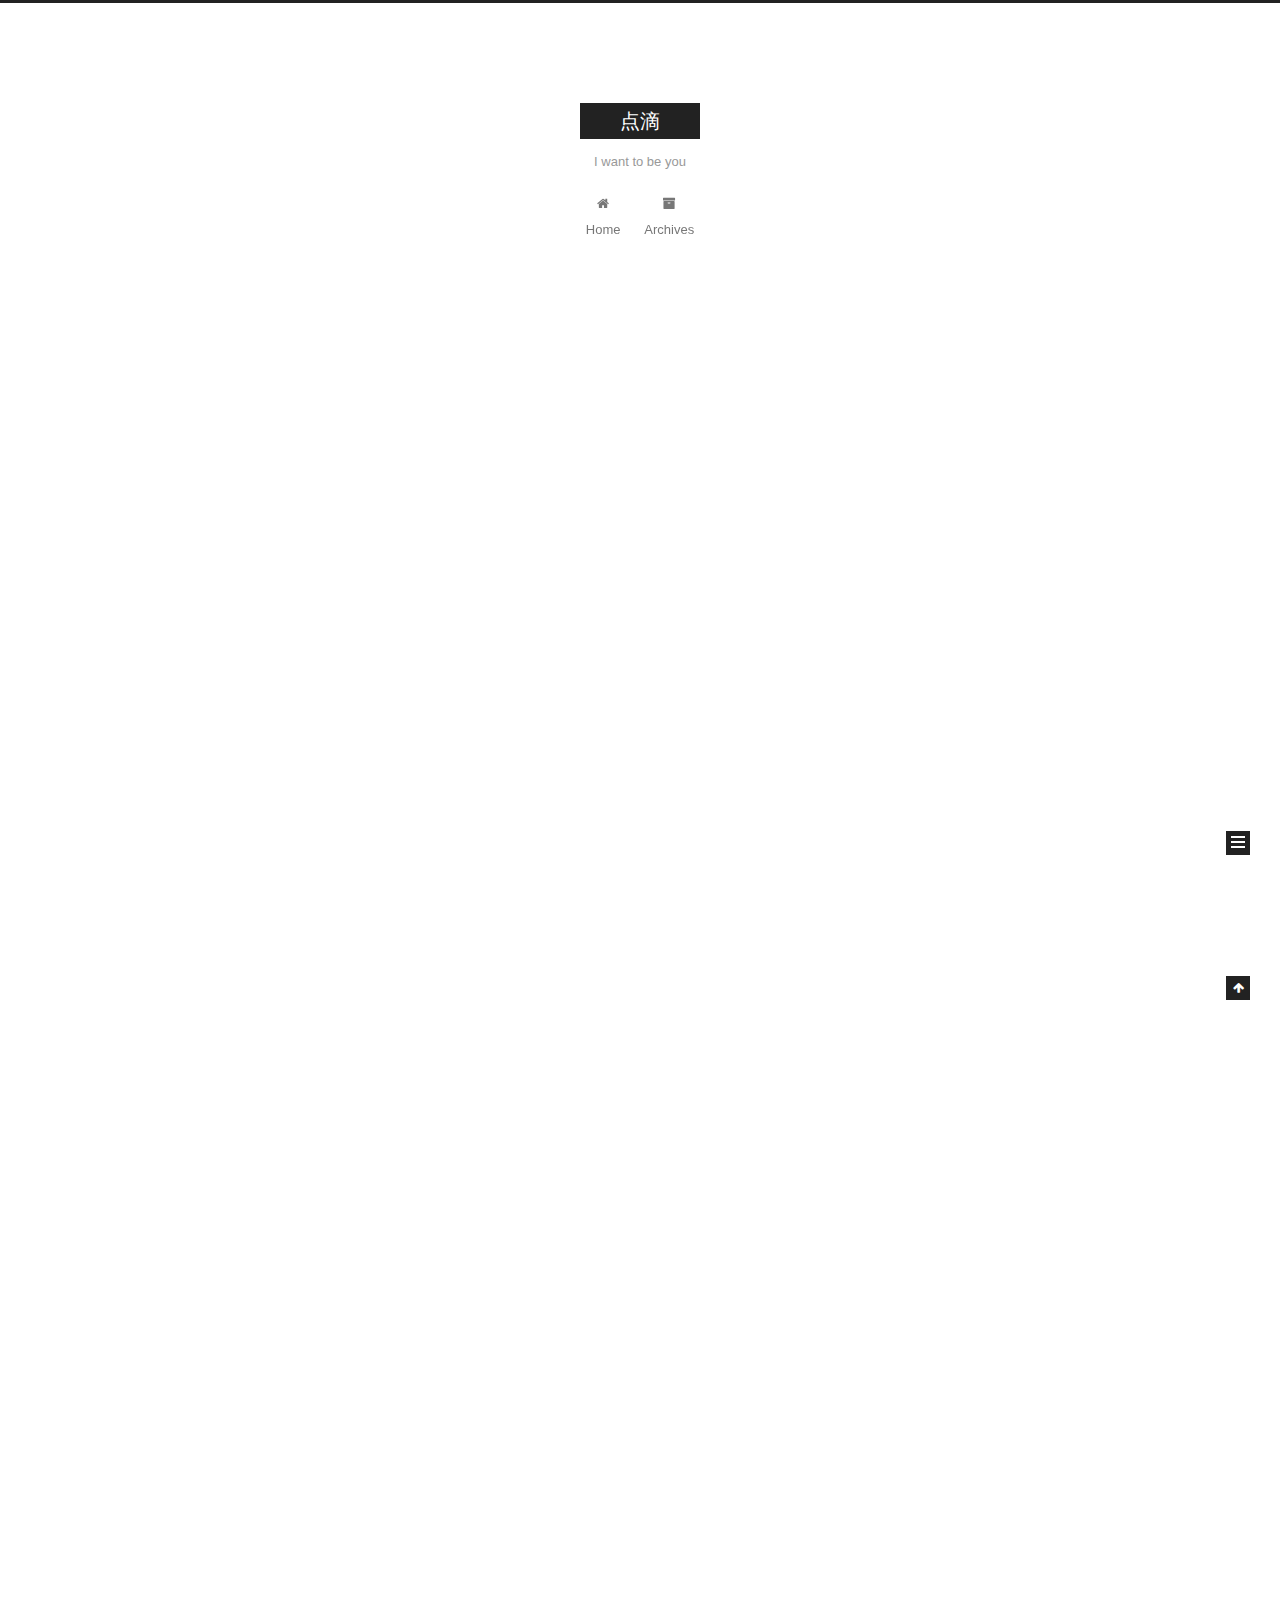
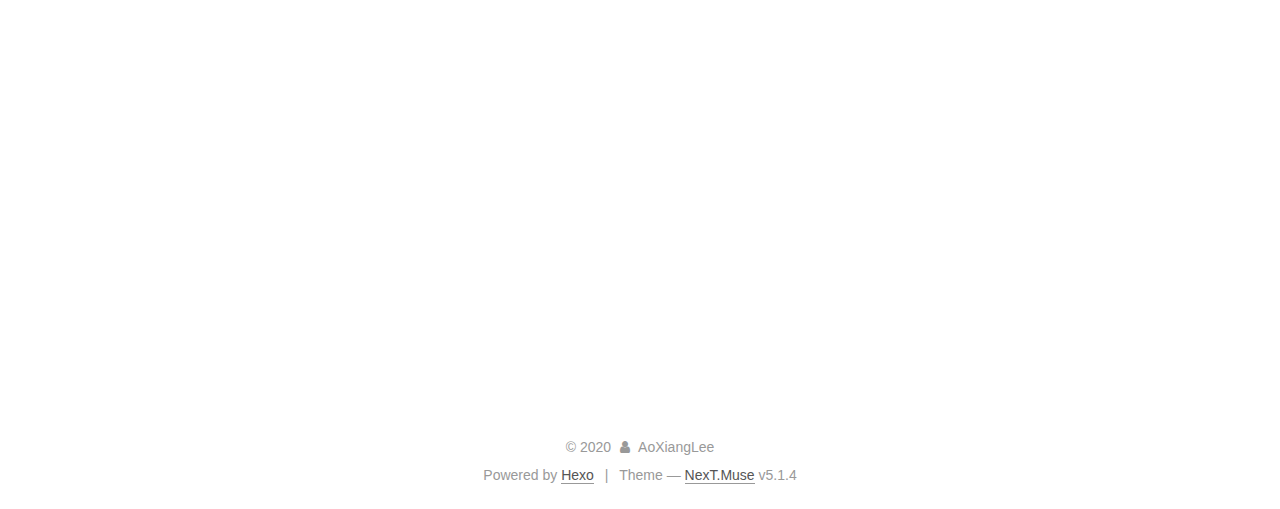
==== commit 15b45218: "Site updated: 2020-07-19 09:04:17" ====
--- a/index.html
+++ b/index.html
@@ -1,20 +1,85 @@
 <!DOCTYPE html>
-<html>
+
+
+
+  
+
+
+<html class="theme-next muse use-motion" lang="en">
 <head>
-  <meta charset="utf-8">
-  
-  <meta name="renderer" content="webkit">
-  <meta http-equiv="X-UA-Compatible" content="IE=edge" >
-  <link rel="dns-prefetch" href="http://yoursite.com">
-  <title>点滴</title>
-  <meta name="generator" content="hexo-theme-yilia-plus">
-  <meta name="viewport" content="width=device-width, initial-scale=1, maximum-scale=1">
-  
-    
-    <!-- <meta name="keywords" content="">
-    <meta name="description" content="只会一点点的程序员"> -->
-  
-  <meta name="description" content="只会一点点的程序员">
+  <meta charset="UTF-8"/>
+<meta http-equiv="X-UA-Compatible" content="IE=edge" />
+<meta name="viewport" content="width=device-width, initial-scale=1, maximum-scale=1"/>
+<meta name="theme-color" content="#222">
+
+
+
+
+
+
+
+
+
+<meta http-equiv="Cache-Control" content="no-transform" />
+<meta http-equiv="Cache-Control" content="no-siteapp" />
+
+
+
+
+
+
+
+
+
+
+
+
+
+
+
+
+  
+  
+  <link href="/lib/fancybox/source/jquery.fancybox.css?v=2.1.5" rel="stylesheet" type="text/css" />
+
+
+
+
+
+
+
+<link href="/lib/font-awesome/css/font-awesome.min.css?v=4.6.2" rel="stylesheet" type="text/css" />
+
+<link href="/css/main.css?v=5.1.4" rel="stylesheet" type="text/css" />
+
+
+  <link rel="apple-touch-icon" sizes="180x180" href="/images/apple-touch-icon-next.png?v=5.1.4">
+
+
+  <link rel="icon" type="image/png" sizes="32x32" href="/images/favicon-32x32-next.png?v=5.1.4">
+
+
+  <link rel="icon" type="image/png" sizes="16x16" href="/images/favicon-16x16-next.png?v=5.1.4">
+
+
+  <link rel="mask-icon" href="/images/logo.svg?v=5.1.4" color="#222">
+
+
+
+
+
+  <meta name="keywords" content="Hexo, NexT" />
+
+
+
+
+
+
+
+
+
+
+<meta name="description" content="只会一点点的程序员">
 <meta property="og:type" content="website">
 <meta property="og:title" content="点滴">
 <meta property="og:url" content="http://yoursite.com/index.html">
@@ -23,193 +88,220 @@
 <meta property="og:locale" content="en_US">
 <meta property="article:author" content="AoXiangLee">
 <meta name="twitter:card" content="summary">
-  
-    <link rel="alternative" href="/atom.xml" title="点滴" type="application/atom+xml">
-  
-  
-    <link rel="icon" href="/favicon.ico">
-  
-  
-    <link rel="apple-touch-icon" href="/apple-touch-icon-180x180.png">
-  
-  <link rel="stylesheet" type="text/css" href="/./main.a5fda8.css">
-  <style type="text/css">
-    
-    #container.show {
-      background: linear-gradient(200deg,#a0cfe4,#e8c37e);
+
+
+
+<script type="text/javascript" id="hexo.configurations">
+  var NexT = window.NexT || {};
+  var CONFIG = {
+    root: '/',
+    scheme: 'Muse',
+    version: '5.1.4',
+    sidebar: {"position":"left","display":"post","offset":12,"b2t":false,"scrollpercent":false,"onmobile":false},
+    fancybox: true,
+    tabs: true,
+    motion: {"enable":true,"async":false,"transition":{"post_block":"fadeIn","post_header":"slideDownIn","post_body":"slideDownIn","coll_header":"slideLeftIn","sidebar":"slideUpIn"}},
+    duoshuo: {
+      userId: '0',
+      author: 'Author'
+    },
+    algolia: {
+      applicationID: '',
+      apiKey: '',
+      indexName: '',
+      hits: {"per_page":10},
+      labels: {"input_placeholder":"Search for Posts","hits_empty":"We didn't find any results for the search: ${query}","hits_stats":"${hits} results found in ${time} ms"}
     }
-  </style>
-  
-
-  
-
-  
-    
- 	  <script src="/lib/clickLove.js"></script>
-  
-  
-
-
-  
-
-</head>
-
-<body>
-  <div id="container" q-class="show:isCtnShow">
-    <canvas id="anm-canvas" class="anm-canvas"></canvas>
-    <div class="left-col" q-class="show:isShow">
-      
-
-
-<div class="overlay" style="background: #4d4d4d;"></div>
-<div class="intrude-less">
-	<header id="header" class="inner">
-		<a href="/" class="profilepic">
-			<img src="/uploads/head_sculpture.png" class="js-avatar">
-		</a>
-		<hgroup>
-			<h1 class="header-author"><a href="/">AoXiangLee</a></h1>
-		</hgroup>
-		
-		<p class="header-subtitle">I want to be you</p>
-		
-
-		<nav class="header-menu">
-			<ul>
-			
-				<li><a href="/" target="_blank">主页</a></li>
-			
-			</ul>
-		</nav>
-		<nav class="header-smart-menu">
-			
-				
-					<a q-on="click: openSlider(e, 'aboutme')" href="javascript:void(0)">关于我</a>
-				
-			
-		</nav>
-		<nav class="header-nav">
-			<div class="social">
-				
-					<a class="github" href="https://github.com/aoxianglee" title="GitHub" target="_blank"><i class="icon-github"></i></a>
-				
-					<a class="bilibili" href="https://space.bilibili.com/381761310" title="bilibili" target="_blank"><i class="icon-bilibili"></i></a>
-				
-			</div>
-		
-			
-			
-			
-			
-			<div>
-				<iframe frameborder="no" border="0" marginwidth="0" marginheight="0" width="240" height="86" src="//music.163.com/outchain/player?type=2&id=29816800&auto=1&height=66"></iframe>
-			</div>
-			
-				
-				<p style="font-size: 12px;">这似乎是首纯音乐，请尽情的欣赏它吧！<p>
-			
-		
-		</nav>
-	</header>		
+  };
+</script>
+
+
+
+  <link rel="canonical" href="http://yoursite.com/"/>
+
+
+
+
+
+  <title>点滴</title>
+  
+
+
+
+
+
+
+
+
+<meta name="generator" content="Hexo 4.2.1"></head>
+
+<body itemscope itemtype="http://schema.org/WebPage" lang="en">
+
+  
+  
+    
+  
+
+  <div class="container sidebar-position-left 
+  page-home">
+    <div class="headband"></div>
+
+    <header id="header" class="header" itemscope itemtype="http://schema.org/WPHeader">
+      <div class="header-inner"><div class="site-brand-wrapper">
+  <div class="site-meta ">
+    
+
+    <div class="custom-logo-site-title">
+      <a href="/"  class="brand" rel="start">
+        <span class="logo-line-before"><i></i></span>
+        <span class="site-title">点滴</span>
+        <span class="logo-line-after"><i></i></span>
+      </a>
+    </div>
+      
+        <p class="site-subtitle">I want to be you</p>
+      
+  </div>
+
+  <div class="site-nav-toggle">
+    <button>
+      <span class="btn-bar"></span>
+      <span class="btn-bar"></span>
+      <span class="btn-bar"></span>
+    </button>
+  </div>
 </div>
 
-    </div>
-    <div class="mid-col" q-class="show:isShow,hide:isShow|isFalse">
-      
-      
-      <a class="forkMe" style="position:absolute;z-index:999;top:0;right:0.5em;" 
-        href="https://github.com/aoxianglee" target="_blank">
-        <img src="/img/forkme.png"
-          class="attachment-full size-full" alt="Fork me on GitHub" data-recalc-dims="1"></a>
-      
-      
-<nav id="mobile-nav">
-  	<div class="overlay js-overlay" style="background: #4d4d4d"></div>
-	<div class="btnctn js-mobile-btnctn">
-  		<div class="slider-trigger list" q-on="click: openSlider(e)"><i class="icon icon-sort"></i></div>
-	</div>
-	<div class="intrude-less">
-		<header id="header" class="inner">
-			<div class="profilepic">
-				<a href="/">
-					<img src="/uploads/head_sculpture.png" class="js-avatar">
-				</a>
-			</div>
-			<hgroup>
-			  <h1 class="header-author js-header-author">AoXiangLee</h1>
-			</hgroup>
-			
-			<p class="header-subtitle"><i class="icon icon-quo-left"></i>I want to be you<i class="icon icon-quo-right"></i></p>
-			
-			
-			
-				
-			
-			
-			
-			<nav class="header-nav">
-				<div class="social">
-					
-						<a class="github" target="_blank" href="https://github.com/aoxianglee" title="GitHub"><i class="icon-github"></i></a>
-			        
-						<a class="bilibili" target="_blank" href="https://space.bilibili.com/381761310" title="bilibili"><i class="icon-bilibili"></i></a>
-			        
-				</div>
-			</nav>
-
-			<nav class="header-menu js-header-menu">
-				<ul style="width: 50%">
-				
-				
-					<li style="width: 100%"><a href="/">主页</a></li>
-		        
-				</ul>
-			</nav>
-		</header>				
-	</div>
-	<div class="mobile-mask" style="display:none" q-show="isShow"></div>
+<nav class="site-nav">
+  
+
+  
+    <ul id="menu" class="menu">
+      
+        
+        <li class="menu-item menu-item-home">
+          <a href="/%20" rel="section">
+            
+              <i class="menu-item-icon fa fa-fw fa-home"></i> <br />
+            
+            Home
+          </a>
+        </li>
+      
+        
+        <li class="menu-item menu-item-archives">
+          <a href="/archives/%20" rel="section">
+            
+              <i class="menu-item-icon fa fa-fw fa-archive"></i> <br />
+            
+            Archives
+          </a>
+        </li>
+      
+
+      
+    </ul>
+  
+
+  
 </nav>
 
-      <div id="wrapper" class="body-wrap">
-        <div class="menu-l">
-          <div class="canvas-wrap">
-            <canvas data-colors="#eaeaea" data-sectionHeight="100" data-contentId="js-content" id="myCanvas1"
-              class="anm-canvas"></canvas>
-          </div>
-          <div id="js-content" class="content-ll">
-            
-
-  
-    <article id="post-搭建自己的博客" class="article article-type-post  article-index" itemscope itemprop="blogPost">
-  <div class="article-inner">
-    
-      <header class="article-header">
-  
-  
-    <h1 itemprop="name">
-	
-	  <a class="article-title" href="/2020/07/16/%E6%90%AD%E5%BB%BA%E8%87%AA%E5%B7%B1%E7%9A%84%E5%8D%9A%E5%AE%A2/" target="_blank">搭建自己的博客</a>
-  
-    </h1>
-  
-
-
-  
-  
-<a href="/2020/07/16/%E6%90%AD%E5%BB%BA%E8%87%AA%E5%B7%B1%E7%9A%84%E5%8D%9A%E5%AE%A2/" class="archive-article-date">
-        <time datetime="2020-07-16T05:05:51.000Z" itemprop="datePublished"><i class="icon-calendar icon"></i>2020-07-16</time>
-</a>
-
-  
-  
-    
-
-  
-  </header>
-  
-  <div class="article-entry" itemprop="articleBody">
-    
-    <h2 id="搭建自己的博客"><a href="#搭建自己的博客" class="headerlink" title="搭建自己的博客"></a>搭建自己的博客</h2><h4 id="目录"><a href="#目录" class="headerlink" title="目录"></a>目录</h4><blockquote>
+
+
+ </div>
+    </header>
+
+    <main id="main" class="main">
+      <div class="main-inner">
+        <div class="content-wrap">
+          <div id="content" class="content">
+            
+  <section id="posts" class="posts-expand">
+    
+      
+
+  
+
+  
+  
+  
+
+  <article class="post post-type-normal" itemscope itemtype="http://schema.org/Article">
+  
+  
+  
+  <div class="post-block">
+    <link itemprop="mainEntityOfPage" href="http://yoursite.com/2020/07/16/%E6%90%AD%E5%BB%BA%E8%87%AA%E5%B7%B1%E7%9A%84%E5%8D%9A%E5%AE%A2/">
+
+    <span hidden itemprop="author" itemscope itemtype="http://schema.org/Person">
+      <meta itemprop="name" content="AoXiangLee">
+      <meta itemprop="description" content="">
+      <meta itemprop="image" content="/images/avatar.gif">
+    </span>
+
+    <span hidden itemprop="publisher" itemscope itemtype="http://schema.org/Organization">
+      <meta itemprop="name" content="点滴">
+    </span>
+
+    
+      <header class="post-header">
+
+        
+        
+          <h1 class="post-title" itemprop="name headline">
+                
+                <a class="post-title-link" href="/2020/07/16/%E6%90%AD%E5%BB%BA%E8%87%AA%E5%B7%B1%E7%9A%84%E5%8D%9A%E5%AE%A2/" itemprop="url">搭建自己的博客</a></h1>
+        
+
+        <div class="post-meta">
+          <span class="post-time">
+            
+              <span class="post-meta-item-icon">
+                <i class="fa fa-calendar-o"></i>
+              </span>
+              
+                <span class="post-meta-item-text">Posted on</span>
+              
+              <time title="Post created" itemprop="dateCreated datePublished" datetime="2020-07-16T13:05:51+08:00">
+                2020-07-16
+              </time>
+            
+
+            
+
+            
+          </span>
+
+          
+
+          
+            
+          
+
+          
+          
+
+          
+
+          
+
+          
+
+        </div>
+      </header>
+    
+
+    
+    
+    
+    <div class="post-body" itemprop="articleBody">
+
+      
+      
+
+      
+        
+          <h2 id="搭建自己的博客"><a href="#搭建自己的博客" class="headerlink" title="搭建自己的博客"></a>搭建自己的博客</h2><h4 id="目录"><a href="#目录" class="headerlink" title="目录"></a>目录</h4><blockquote>
 <ul>
 <li><p>前言</p>
 </li>
@@ -247,380 +339,440 @@
 </li>
 </ul>
 </blockquote>
-    
-    <a class="article-more-a" href="/2020/07/16/%E6%90%AD%E5%BB%BA%E8%87%AA%E5%B7%B1%E7%9A%84%E5%8D%9A%E5%AE%A2/#more">more >></a>
-    
-    
-
-    
-
-    
-
+          <!--noindex-->
+          <div class="post-button text-center">
+            <a class="btn" href="/2020/07/16/%E6%90%AD%E5%BB%BA%E8%87%AA%E5%B7%B1%E7%9A%84%E5%8D%9A%E5%AE%A2/#more" rel="contents">
+              Read more &raquo;
+            </a>
+          </div>
+          <!--/noindex-->
+        
+      
+    </div>
+    
+    
+    
+
+    
+
+    
+
+    
+
+    <footer class="post-footer">
+      
+
+      
+
+      
+
+      
+      
+        <div class="post-eof"></div>
+      
+    </footer>
   </div>
-  <div class="article-info article-info-index">
-    
-    
-    
-
-    
-    <p class="article-more-link">
-      <a class="article-more-a" href="/2020/07/16/%E6%90%AD%E5%BB%BA%E8%87%AA%E5%B7%B1%E7%9A%84%E5%8D%9A%E5%AE%A2/">展开全文 >></a>
-    </p>
-    
-
-    
-    <div class="clearfix"></div>
-  </div>
-  </div>
-</article>
-
-<aside class="wrap-side-operation">
-    <div class="mod-side-operation">
-        
-        <div class="jump-container" id="js-jump-container" style="display:none;">
-            <a href="javascript:void(0)" class="mod-side-operation__jump-to-top">
-                <i class="icon-font icon-back"></i>
-            </a>
-            <div id="js-jump-plan-container" class="jump-plan-container" style="top: -11px;">
-                <i class="icon-font icon-plane jump-plane"></i>
-            </div>
+  
+  
+  
+  </article>
+
+
+    
+      
+
+  
+
+  
+  
+  
+
+  <article class="post post-type-normal" itemscope itemtype="http://schema.org/Article">
+  
+  
+  
+  <div class="post-block">
+    <link itemprop="mainEntityOfPage" href="http://yoursite.com/2020/07/14/%E5%9F%BA%E4%BA%8EYOLOv3%E7%9A%84%E5%AE%89%E5%85%A8%E5%B8%BD%E8%AF%86%E5%88%AB/">
+
+    <span hidden itemprop="author" itemscope itemtype="http://schema.org/Person">
+      <meta itemprop="name" content="AoXiangLee">
+      <meta itemprop="description" content="">
+      <meta itemprop="image" content="/images/avatar.gif">
+    </span>
+
+    <span hidden itemprop="publisher" itemscope itemtype="http://schema.org/Organization">
+      <meta itemprop="name" content="点滴">
+    </span>
+
+    
+      <header class="post-header">
+
+        
+        
+          <h1 class="post-title" itemprop="name headline">
+                
+                <a class="post-title-link" href="/2020/07/14/%E5%9F%BA%E4%BA%8EYOLOv3%E7%9A%84%E5%AE%89%E5%85%A8%E5%B8%BD%E8%AF%86%E5%88%AB/" itemprop="url">基于YOLOv3的安全帽识别</a></h1>
+        
+
+        <div class="post-meta">
+          <span class="post-time">
+            
+              <span class="post-meta-item-icon">
+                <i class="fa fa-calendar-o"></i>
+              </span>
+              
+                <span class="post-meta-item-text">Posted on</span>
+              
+              <time title="Post created" itemprop="dateCreated datePublished" datetime="2020-07-14T14:11:23+08:00">
+                2020-07-14
+              </time>
+            
+
+            
+
+            
+          </span>
+
+          
+
+          
+            
+          
+
+          
+          
+
+          
+
+          
+
+          
+
         </div>
-        
-        
-    </div>
-</aside>
-
-
-
-
-  
-    <article id="post-基于YOLOv3的安全帽识别" class="article article-type-post  article-index" itemscope itemprop="blogPost">
-  <div class="article-inner">
-    
-      <header class="article-header">
-  
-  
-    <h1 itemprop="name">
-	
-	  <a class="article-title" href="/2020/07/14/%E5%9F%BA%E4%BA%8EYOLOv3%E7%9A%84%E5%AE%89%E5%85%A8%E5%B8%BD%E8%AF%86%E5%88%AB/" target="_blank">基于YOLOv3的安全帽识别</a>
-  
-    </h1>
-  
-
-
-  
-  
-<a href="/2020/07/14/%E5%9F%BA%E4%BA%8EYOLOv3%E7%9A%84%E5%AE%89%E5%85%A8%E5%B8%BD%E8%AF%86%E5%88%AB/" class="archive-article-date">
-        <time datetime="2020-07-14T06:11:23.000Z" itemprop="datePublished"><i class="icon-calendar icon"></i>2020-07-14</time>
-</a>
-
-  
-  
-    
-
-  
-  </header>
-  
-  <div class="article-entry" itemprop="articleBody">
-    
-    <h4 id="基于python，tensorflow框架，以yolov3模型训练自己的安全帽数据集并测试"><a href="#基于python，tensorflow框架，以yolov3模型训练自己的安全帽数据集并测试" class="headerlink" title="基于python，tensorflow框架，以yolov3模型训练自己的安全帽数据集并测试"></a>基于python，tensorflow框架，以yolov3模型训练自己的安全帽数据集并测试</h4><p>点击下载<a href="https://github.com/qqwweee/keras-yolo3" target="_blank" rel="noopener">keras—yolov3源代码</a><br>点击下载<a href="https://pjreddie.com/media/files/yolov3.weights" target="_blank" rel="noopener">yolov3.weights权重文件</a></p>
+      </header>
+    
+
+    
+    
+    
+    <div class="post-body" itemprop="articleBody">
+
+      
+      
+
+      
+        
+          <h4 id="基于python，tensorflow框架，以yolov3模型训练自己的安全帽数据集并测试"><a href="#基于python，tensorflow框架，以yolov3模型训练自己的安全帽数据集并测试" class="headerlink" title="基于python，tensorflow框架，以yolov3模型训练自己的安全帽数据集并测试"></a>基于python，tensorflow框架，以yolov3模型训练自己的安全帽数据集并测试</h4><p>点击下载<a href="https://github.com/qqwweee/keras-yolo3" target="_blank" rel="noopener">keras—yolov3源代码</a><br>点击下载<a href="https://pjreddie.com/media/files/yolov3.weights" target="_blank" rel="noopener">yolov3.weights权重文件</a></p>
 <blockquote>
 <p>环境配置：<br>python 3.6.5<br>tensorflow1.15.0<br>tensorflow-gpu1.4.0<br>cuda8.0<br>cudnn6.0.21</p>
 </blockquote>
-    
-    <a class="article-more-a" href="/2020/07/14/%E5%9F%BA%E4%BA%8EYOLOv3%E7%9A%84%E5%AE%89%E5%85%A8%E5%B8%BD%E8%AF%86%E5%88%AB/#more">more >></a>
-    
-    
-
-    
-
-    
-
+          <!--noindex-->
+          <div class="post-button text-center">
+            <a class="btn" href="/2020/07/14/%E5%9F%BA%E4%BA%8EYOLOv3%E7%9A%84%E5%AE%89%E5%85%A8%E5%B8%BD%E8%AF%86%E5%88%AB/#more" rel="contents">
+              Read more &raquo;
+            </a>
+          </div>
+          <!--/noindex-->
+        
+      
+    </div>
+    
+    
+    
+
+    
+
+    
+
+    
+
+    <footer class="post-footer">
+      
+
+      
+
+      
+
+      
+      
+        <div class="post-eof"></div>
+      
+    </footer>
   </div>
-  <div class="article-info article-info-index">
-    
-    
-    
-
-    
-    <p class="article-more-link">
-      <a class="article-more-a" href="/2020/07/14/%E5%9F%BA%E4%BA%8EYOLOv3%E7%9A%84%E5%AE%89%E5%85%A8%E5%B8%BD%E8%AF%86%E5%88%AB/">展开全文 >></a>
-    </p>
-    
-
-    
-    <div class="clearfix"></div>
-  </div>
-  </div>
-</article>
-
-<aside class="wrap-side-operation">
-    <div class="mod-side-operation">
-        
-        <div class="jump-container" id="js-jump-container" style="display:none;">
-            <a href="javascript:void(0)" class="mod-side-operation__jump-to-top">
-                <i class="icon-font icon-back"></i>
-            </a>
-            <div id="js-jump-plan-container" class="jump-plan-container" style="top: -11px;">
-                <i class="icon-font icon-plane jump-plane"></i>
-            </div>
+  
+  
+  
+  </article>
+
+
+    
+  </section>
+
+  
+
+
+          </div>
+          
+
+
+          
+
         </div>
         
-        
-    </div>
-</aside>
-
-
-
-
-  
-  
-
-
-          </div>
-        </div>
-      </div>
-      <footer id="footer">
-  <div class="outer">
-    <div id="footer-info">
-    	<div class="footer-left">
-    		&copy; 2020 <a href="http://yoursite.com/" target="_blank">AoXiangLee</a>
-    	</div>
-      	<div class="footer-right">
-			
-			
-      		GitHub:<a href="https://github.com/JoeyBling/hexo-theme-yilia-plus" target="_blank">hexo-theme-yilia-plus</a> by Litten
-      	</div>
+          
+  
+  <div class="sidebar-toggle">
+    <div class="sidebar-toggle-line-wrap">
+      <span class="sidebar-toggle-line sidebar-toggle-line-first"></span>
+      <span class="sidebar-toggle-line sidebar-toggle-line-middle"></span>
+      <span class="sidebar-toggle-line sidebar-toggle-line-last"></span>
     </div>
   </div>
-  
-  
-	<script src="/lib/busuanzi.pure.js"></script>
+
+  <aside id="sidebar" class="sidebar">
+    
+    <div class="sidebar-inner">
+
+      
+
+      
+
+      <section class="site-overview-wrap sidebar-panel sidebar-panel-active">
+        <div class="site-overview">
+          <div class="site-author motion-element" itemprop="author" itemscope itemtype="http://schema.org/Person">
+            
+              <p class="site-author-name" itemprop="name">AoXiangLee</p>
+              <p class="site-description motion-element" itemprop="description">只会一点点的程序员</p>
+          </div>
+
+          <nav class="site-state motion-element">
+
+            
+              <div class="site-state-item site-state-posts">
+              
+                <a href="/archives/%20%7C%7C%20archive">
+              
+                  <span class="site-state-item-count">2</span>
+                  <span class="site-state-item-name">posts</span>
+                </a>
+              </div>
+            
+
+            
+
+            
+
+          </nav>
+
+          
+
+          
+
+          
+          
+
+          
+          
+
+          
+
+        </div>
+      </section>
+
+      
+
+      
+
+    </div>
+  </aside>
+
+
+        
+      </div>
+    </main>
+
+    <footer id="footer" class="footer">
+      <div class="footer-inner">
+        <div class="copyright">&copy; <span itemprop="copyrightYear">2020</span>
+  <span class="with-love">
+    <i class="fa fa-user"></i>
+  </span>
+  <span class="author" itemprop="copyrightHolder">AoXiangLee</span>
+
+  
+</div>
+
+
+  <div class="powered-by">Powered by <a class="theme-link" target="_blank" href="https://hexo.io">Hexo</a></div>
+
+
+
+  <span class="post-meta-divider">|</span>
+
+
+
+  <div class="theme-info">Theme &mdash; <a class="theme-link" target="_blank" href="https://github.com/iissnan/hexo-theme-next">NexT.Muse</a> v5.1.4</div>
+
+
+
+
+        
+
+
+
+
+
+
+
+        
+      </div>
+    </footer>
+
+    
+      <div class="back-to-top">
+        <i class="fa fa-arrow-up"></i>
+        
+      </div>
+    
+
+    
+
+  </div>
+
+  
+
+<script type="text/javascript">
+  if (Object.prototype.toString.call(window.Promise) !== '[object Function]') {
+    window.Promise = null;
+  }
+</script>
+
+
+
+
+
+
+
+
+
+  
+
+
+
+
+
+
+
+
+
+
+
+
+  
+  
+    <script type="text/javascript" src="/lib/jquery/index.js?v=2.1.3"></script>
+  
+
+  
+  
+    <script type="text/javascript" src="/lib/fastclick/lib/fastclick.min.js?v=1.0.6"></script>
+  
+
+  
+  
+    <script type="text/javascript" src="/lib/jquery_lazyload/jquery.lazyload.js?v=1.9.7"></script>
+  
+
+  
+  
+    <script type="text/javascript" src="/lib/velocity/velocity.min.js?v=1.2.1"></script>
+  
+
+  
+  
+    <script type="text/javascript" src="/lib/velocity/velocity.ui.min.js?v=1.2.1"></script>
+  
+
+  
+  
+    <script type="text/javascript" src="/lib/fancybox/source/jquery.fancybox.pack.js?v=2.1.5"></script>
+  
+
+
+  
+
+
+  <script type="text/javascript" src="/js/src/utils.js?v=5.1.4"></script>
+
+  <script type="text/javascript" src="/js/src/motion.js?v=5.1.4"></script>
+
+
+
+  
+  
+
+  
+
+  
+
+
+  <script type="text/javascript" src="/js/src/bootstrap.js?v=5.1.4"></script>
+
+
+
+  
+
+
+  
+
+
+
+
 	
-  
-  
-	
-	<span id="busuanzi_container_site_pv" style="display:none">
-		本站总访问量<span id="busuanzi_value_site_pv"></span>次	
-	        <span class="post-meta-divider" >|</span>
-	</span>
-  	<span id="busuanzi_container_site_uv" style='display:none'>
-  		本站访客数<span id="busuanzi_value_site_uv"></span>人
-  	</span>
-  
-</footer>
-
-    </div>
-    <script>
-	var yiliaConfig = {
-		mathjax: false,
-		isHome: true,
-		isPost: false,
-		isArchive: false,
-		isTag: false,
-		isCategory: false,
-		open_in_new: true,
-		toc_hide_index: true,
-		root: "/",
-		innerArchive: false,
-		showTags: true
-	}
-</script>
-
-<script>!function(r){function e(t){if(i[t])return i[t].exports;var n=i[t]={exports:{},id:t,loaded:!1};return r[t].call(n.exports,n,n.exports,e),n.loaded=!0,n.exports}var i={};e.m=r,e.c=i,e.p="./",e(0)}([function(t,n,r){r(208),t.exports=r(205)},function(t,n,r){var d=r(3),y=r(46),g=r(26),b=r(27),x=r(47),m="prototype",S=function(t,n,r){var e,i,o,u,c=t&S.F,f=t&S.G,a=t&S.S,s=t&S.P,l=t&S.B,h=f?d:a?d[n]||(d[n]={}):(d[n]||{})[m],v=f?y:y[n]||(y[n]={}),p=v[m]||(v[m]={});for(e in f&&(r=n),r)o=((i=!c&&h&&void 0!==h[e])?h:r)[e],u=l&&i?x(o,d):s&&"function"==typeof o?x(Function.call,o):o,h&&b(h,e,o,t&S.U),v[e]!=o&&g(v,e,u),s&&p[e]!=o&&(p[e]=o)};d.core=y,S.F=1,S.G=2,S.S=4,S.P=8,S.B=16,S.W=32,S.U=64,S.R=128,t.exports=S},function(t,n,r){var e=r(5);t.exports=function(t){if(!e(t))throw TypeError(t+" is not an object!");return t}},function(t,n){var r=t.exports="undefined"!=typeof window&&window.Math==Math?window:"undefined"!=typeof self&&self.Math==Math?self:Function("return this")();"number"==typeof __g&&(__g=r)},function(t,n){t.exports=function(t){try{return!!t()}catch(t){return!0}}},function(t,n){t.exports=function(t){return"object"==typeof t?null!==t:"function"==typeof t}},function(t,n){var r=t.exports="undefined"!=typeof window&&window.Math==Math?window:"undefined"!=typeof self&&self.Math==Math?self:Function("return this")();"number"==typeof __g&&(__g=r)},function(t,n,r){var e=r(118)("wks"),i=r(79),o=r(3).Symbol,u="function"==typeof o;(t.exports=function(t){return e[t]||(e[t]=u&&o[t]||(u?o:i)("Symbol."+t))}).store=e},function(t,n,r){var e=r(49),i=Math.min;t.exports=function(t){return 0<t?i(e(t),9007199254740991):0}},function(t,n){var r={}.hasOwnProperty;t.exports=function(t,n){return r.call(t,n)}},function(t,n,r){t.exports=!r(4)(function(){return 7!=Object.defineProperty({},"a",{get:function(){return 7}}).a})},function(t,n,r){var e=r(2),i=r(174),o=r(53),u=Object.defineProperty;n.f=r(10)?Object.defineProperty:function(t,n,r){if(e(t),n=o(n,!0),e(r),i)try{return u(t,n,r)}catch(t){}if("get"in r||"set"in r)throw TypeError("Accessors not supported!");return"value"in r&&(t[n]=r.value),t}},function(t,n,r){t.exports=!r(20)(function(){return 7!=Object.defineProperty({},"a",{get:function(){return 7}}).a})},function(t,n,r){var e=r(14),i=r(24);t.exports=r(12)?function(t,n,r){return e.f(t,n,i(1,r))}:function(t,n,r){return t[n]=r,t}},function(t,n,r){var e=r(22),i=r(60),o=r(42),u=Object.defineProperty;n.f=r(12)?Object.defineProperty:function(t,n,r){if(e(t),n=o(n,!0),e(r),i)try{return u(t,n,r)}catch(t){}if("get"in r||"set"in r)throw TypeError("Accessors not supported!");return"value"in r&&(t[n]=r.value),t}},function(t,n,r){var e=r(96),i=r(34);t.exports=function(t){return e(i(t))}},function(t,n,r){var e=r(40)("wks"),i=r(25),o=r(6).Symbol,u="function"==typeof o;(t.exports=function(t){return e[t]||(e[t]=u&&o[t]||(u?o:i)("Symbol."+t))}).store=e},function(t,n,r){var e=r(51);t.exports=function(t){return Object(e(t))}},function(t,n){t.exports=function(t){return"object"==typeof t?null!==t:"function"==typeof t}},function(t,n){var r=t.exports={version:"2.6.9"};"number"==typeof __e&&(__e=r)},function(t,n){t.exports=function(t){try{return!!t()}catch(t){return!0}}},function(t,n){t.exports=function(t){if("function"!=typeof t)throw TypeError(t+" is not a function!");return t}},function(t,n,r){var e=r(18);t.exports=function(t){if(!e(t))throw TypeError(t+" is not an object!");return t}},function(t,n){t.exports=!0},function(t,n){t.exports=function(t,n){return{enumerable:!(1&t),configurable:!(2&t),writable:!(4&t),value:n}}},function(t,n){var r=0,e=Math.random();t.exports=function(t){return"Symbol(".concat(void 0===t?"":t,")_",(++r+e).toString(36))}},function(t,n,r){var e=r(11),i=r(75);t.exports=r(10)?function(t,n,r){return e.f(t,n,i(1,r))}:function(t,n,r){return t[n]=r,t}},function(t,n,r){var o=r(3),u=r(26),c=r(30),f=r(79)("src"),e=r(219),i="toString",a=(""+e).split(i);r(46).inspectSource=function(t){return e.call(t)},(t.exports=function(t,n,r,e){var i="function"==typeof r;i&&(c(r,"name")||u(r,"name",n)),t[n]!==r&&(i&&(c(r,f)||u(r,f,t[n]?""+t[n]:a.join(String(n)))),t===o?t[n]=r:e?t[n]?t[n]=r:u(t,n,r):(delete t[n],u(t,n,r)))})(Function.prototype,i,function(){return"function"==typeof this&&this[f]||e.call(this)})},function(t,n,r){var e=r(1),i=r(4),u=r(51),c=/"/g,o=function(t,n,r,e){var i=String(u(t)),o="<"+n;return""!==r&&(o+=" "+r+'="'+String(e).replace(c,"&quot;")+'"'),o+">"+i+"</"+n+">"};t.exports=function(n,t){var r={};r[n]=t(o),e(e.P+e.F*i(function(){var t=""[n]('"');return t!==t.toLowerCase()||3<t.split('"').length}),"String",r)}},function(t,n,r){var e=r(65),i=r(35);t.exports=Object.keys||function(t){return e(t,i)}},function(t,n){var r={}.hasOwnProperty;t.exports=function(t,n){return r.call(t,n)}},function(t,n,r){var e=r(117),i=r(75),o=r(33),u=r(53),c=r(30),f=r(174),a=Object.getOwnPropertyDescriptor;n.f=r(10)?a:function(t,n){if(t=o(t),n=u(n,!0),f)try{return a(t,n)}catch(t){}if(c(t,n))return i(!e.f.call(t,n),t[n])}},function(t,n,r){var e=r(30),i=r(17),o=r(154)("IE_PROTO"),u=Object.prototype;t.exports=Object.getPrototypeOf||function(t){return t=i(t),e(t,o)?t[o]:"function"==typeof t.constructor&&t instanceof t.constructor?t.constructor.prototype:t instanceof Object?u:null}},function(t,n,r){var e=r(116),i=r(51);t.exports=function(t){return e(i(t))}},function(t,n){t.exports=function(t){if(null==t)throw TypeError("Can't call method on  "+t);return t}},function(t,n){t.exports="constructor,hasOwnProperty,isPrototypeOf,propertyIsEnumerable,toLocaleString,toString,valueOf".split(",")},function(t,n){t.exports={}},function(t,n){n.f={}.propertyIsEnumerable},function(t,n,r){var e=r(14).f,i=r(9),o=r(16)("toStringTag");t.exports=function(t,n,r){t&&!i(t=r?t:t.prototype,o)&&e(t,o,{configurable:!0,value:n})}},function(t,n,r){var e=r(40)("keys"),i=r(25);t.exports=function(t){return e[t]||(e[t]=i(t))}},function(t,n,r){var e=r(19),i=r(6),o="__core-js_shared__",u=i[o]||(i[o]={});(t.exports=function(t,n){return u[t]||(u[t]=void 0!==n?n:{})})("versions",[]).push({version:e.version,mode:r(23)?"pure":"global",copyright:"© 2019 Denis Pushkarev (zloirock.ru)"})},function(t,n){var r=Math.ceil,e=Math.floor;t.exports=function(t){return isNaN(t=+t)?0:(0<t?e:r)(t)}},function(t,n,r){var i=r(18);t.exports=function(t,n){if(!i(t))return t;var r,e;if(n&&"function"==typeof(r=t.toString)&&!i(e=r.call(t)))return e;if("function"==typeof(r=t.valueOf)&&!i(e=r.call(t)))return e;if(!n&&"function"==typeof(r=t.toString)&&!i(e=r.call(t)))return e;throw TypeError("Can't convert object to primitive value")}},function(t,n,r){var e=r(6),i=r(19),o=r(23),u=r(44),c=r(14).f;t.exports=function(t){var n=i.Symbol||(i.Symbol=o?{}:e.Symbol||{});"_"==t.charAt(0)||t in n||c(n,t,{value:u.f(t)})}},function(t,n,r){n.f=r(16)},function(t,n){var r={}.toString;t.exports=function(t){return r.call(t).slice(8,-1)}},function(t,n){var r=t.exports={version:"2.6.9"};"number"==typeof __e&&(__e=r)},function(t,n,r){var o=r(21);t.exports=function(e,i,t){if(o(e),void 0===i)return e;switch(t){case 1:return function(t){return e.call(i,t)};case 2:return function(t,n){return e.call(i,t,n)};case 3:return function(t,n,r){return e.call(i,t,n,r)}}return function(){return e.apply(i,arguments)}}},function(t,n,r){"use strict";var e=r(4);t.exports=function(t,n){return!!t&&e(function(){n?t.call(null,function(){},1):t.call(null)})}},function(t,n){var r=Math.ceil,e=Math.floor;t.exports=function(t){return isNaN(t=+t)?0:(0<t?e:r)(t)}},function(t,n,r){var x=r(47),m=r(116),S=r(17),w=r(8),e=r(138);t.exports=function(l,t){var h=1==l,v=2==l,p=3==l,d=4==l,y=6==l,g=5==l||y,b=t||e;return function(t,n,r){for(var e,i,o=S(t),u=m(o),c=x(n,r,3),f=w(u.length),a=0,s=h?b(t,f):v?b(t,0):void 0;a<f;a++)if((g||a in u)&&(i=c(e=u[a],a,o),l))if(h)s[a]=i;else if(i)switch(l){case 3:return!0;case 5:return e;case 6:return a;case 2:s.push(e)}else if(d)return!1;return y?-1:p||d?d:s}}},function(t,n){t.exports=function(t){if(null==t)throw TypeError("Can't call method on  "+t);return t}},function(t,n,r){var i=r(1),o=r(46),u=r(4);t.exports=function(t,n){var r=(o.Object||{})[t]||Object[t],e={};e[t]=n(r),i(i.S+i.F*u(function(){r(1)}),"Object",e)}},function(t,n,r){var i=r(5);t.exports=function(t,n){if(!i(t))return t;var r,e;if(n&&"function"==typeof(r=t.toString)&&!i(e=r.call(t)))return e;if("function"==typeof(r=t.valueOf)&&!i(e=r.call(t)))return e;if(!n&&"function"==typeof(r=t.toString)&&!i(e=r.call(t)))return e;throw TypeError("Can't convert object to primitive value")}},function(t,n,r){var d=r(6),y=r(19),g=r(93),b=r(13),x=r(9),m="prototype",S=function(t,n,r){var e,i,o,u=t&S.F,c=t&S.G,f=t&S.S,a=t&S.P,s=t&S.B,l=t&S.W,h=c?y:y[n]||(y[n]={}),v=h[m],p=c?d:f?d[n]:(d[n]||{})[m];for(e in c&&(r=n),r)(i=!u&&p&&void 0!==p[e])&&x(h,e)||(o=i?p[e]:r[e],h[e]=c&&"function"!=typeof p[e]?r[e]:s&&i?g(o,d):l&&p[e]==o?function(e){var t=function(t,n,r){if(this instanceof e){switch(arguments.length){case 0:return new e;case 1:return new e(t);case 2:return new e(t,n)}return new e(t,n,r)}return e.apply(this,arguments)};return t[m]=e[m],t}(o):a&&"function"==typeof o?g(Function.call,o):o,a&&((h.virtual||(h.virtual={}))[e]=o,t&S.R&&v&&!v[e]&&b(v,e,o)))};S.F=1,S.G=2,S.S=4,S.P=8,S.B=16,S.W=32,S.U=64,S.R=128,t.exports=S},function(t,n,r){var e=r(34);t.exports=function(t){return Object(e(t))}},function(t,n,r){var o=r(196),e=r(1),i=r(118)("metadata"),u=i.store||(i.store=new(r(200))),c=function(t,n,r){var e=u.get(t);if(!e){if(!r)return;u.set(t,e=new o)}var i=e.get(n);if(!i){if(!r)return;e.set(n,i=new o)}return i};t.exports={store:u,map:c,has:function(t,n,r){var e=c(n,r,!1);return void 0!==e&&e.has(t)},get:function(t,n,r){var e=c(n,r,!1);return void 0===e?void 0:e.get(t)},set:function(t,n,r,e){c(r,e,!0).set(t,n)},keys:function(t,n){var r=c(t,n,!1),e=[];return r&&r.forEach(function(t,n){e.push(n)}),e},key:function(t){return void 0===t||"symbol"==typeof t?t:String(t)},exp:function(t){e(e.S,"Reflect",t)}}},function(t,n,r){"use strict";if(r(10)){var g=r(68),b=r(3),x=r(4),m=r(1),S=r(132),e=r(159),h=r(47),w=r(70),i=r(75),_=r(26),o=r(76),u=r(49),O=r(8),E=r(194),c=r(78),f=r(53),a=r(30),M=r(81),P=r(5),v=r(17),p=r(145),j=r(72),F=r(32),A=r(73).f,d=r(161),s=r(79),l=r(7),y=r(50),I=r(120),L=r(119),N=r(162),T=r(82),k=r(125),R=r(77),C=r(137),D=r(166),G=r(11),W=r(31),U=G.f,V=W.f,B=b.RangeError,q=b.TypeError,z=b.Uint8Array,K="ArrayBuffer",H="Shared"+K,J="BYTES_PER_ELEMENT",$="prototype",Y=Array[$],X=e.ArrayBuffer,Q=e.DataView,Z=y(0),tt=y(2),nt=y(3),rt=y(4),et=y(5),it=y(6),ot=I(!0),ut=I(!1),ct=N.values,ft=N.keys,at=N.entries,st=Y.lastIndexOf,lt=Y.reduce,ht=Y.reduceRight,vt=Y.join,pt=Y.sort,dt=Y.slice,yt=Y.toString,gt=Y.toLocaleString,bt=l("iterator"),xt=l("toStringTag"),mt=s("typed_constructor"),St=s("def_constructor"),wt=S.CONSTR,_t=S.TYPED,Ot=S.VIEW,Et="Wrong length!",Mt=y(1,function(t,n){return It(L(t,t[St]),n)}),Pt=x(function(){return 1===new z(new Uint16Array([1]).buffer)[0]}),jt=!!z&&!!z[$].set&&x(function(){new z(1).set({})}),Ft=function(t,n){var r=u(t);if(r<0||r%n)throw B("Wrong offset!");return r},At=function(t){if(P(t)&&_t in t)return t;throw q(t+" is not a typed array!")},It=function(t,n){if(!(P(t)&&mt in t))throw q("It is not a typed array constructor!");return new t(n)},Lt=function(t,n){return Nt(L(t,t[St]),n)},Nt=function(t,n){for(var r=0,e=n.length,i=It(t,e);r<e;)i[r]=n[r++];return i},Tt=function(t,n,r){U(t,n,{get:function(){return this._d[r]}})},kt=function(t){var n,r,e,i,o,u,c=v(t),f=arguments.length,a=1<f?arguments[1]:void 0,s=void 0!==a,l=d(c);if(null!=l&&!p(l)){for(u=l.call(c),e=[],n=0;!(o=u.next()).done;n++)e.push(o.value);c=e}for(s&&2<f&&(a=h(a,arguments[2],2)),n=0,r=O(c.length),i=It(this,r);n<r;n++)i[n]=s?a(c[n],n):c[n];return i},Rt=function(){for(var t=0,n=arguments.length,r=It(this,n);t<n;)r[t]=arguments[t++];return r},Ct=!!z&&x(function(){gt.call(new z(1))}),Dt=function(){return gt.apply(Ct?dt.call(At(this)):At(this),arguments)},Gt={copyWithin:function(t,n){return D.call(At(this),t,n,2<arguments.length?arguments[2]:void 0)},every:function(t){return rt(At(this),t,1<arguments.length?arguments[1]:void 0)},fill:function(t){return C.apply(At(this),arguments)},filter:function(t){return Lt(this,tt(At(this),t,1<arguments.length?arguments[1]:void 0))},find:function(t){return et(At(this),t,1<arguments.length?arguments[1]:void 0)},findIndex:function(t){return it(At(this),t,1<arguments.length?arguments[1]:void 0)},forEach:function(t){Z(At(this),t,1<arguments.length?arguments[1]:void 0)},indexOf:function(t){return ut(At(this),t,1<arguments.length?arguments[1]:void 0)},includes:function(t){return ot(At(this),t,1<arguments.length?arguments[1]:void 0)},join:function(t){return vt.apply(At(this),arguments)},lastIndexOf:function(t){return st.apply(At(this),arguments)},map:function(t){return Mt(At(this),t,1<arguments.length?arguments[1]:void 0)},reduce:function(t){return lt.apply(At(this),arguments)},reduceRight:function(t){return ht.apply(At(this),arguments)},reverse:function(){for(var t,n=this,r=At(n).length,e=Math.floor(r/2),i=0;i<e;)t=n[i],n[i++]=n[--r],n[r]=t;return n},some:function(t){return nt(At(this),t,1<arguments.length?arguments[1]:void 0)},sort:function(t){return pt.call(At(this),t)},subarray:function(t,n){var r=At(this),e=r.length,i=c(t,e);return new(L(r,r[St]))(r.buffer,r.byteOffset+i*r.BYTES_PER_ELEMENT,O((void 0===n?e:c(n,e))-i))}},Wt=function(t,n){return Lt(this,dt.call(At(this),t,n))},Ut=function(t){At(this);var n=Ft(arguments[1],1),r=this.length,e=v(t),i=O(e.length),o=0;if(r<i+n)throw B(Et);for(;o<i;)this[n+o]=e[o++]},Vt={entries:function(){return at.call(At(this))},keys:function(){return ft.call(At(this))},values:function(){return ct.call(At(this))}},Bt=function(t,n){return P(t)&&t[_t]&&"symbol"!=typeof n&&n in t&&String(+n)==String(n)},qt=function(t,n){return Bt(t,n=f(n,!0))?i(2,t[n]):V(t,n)},zt=function(t,n,r){return!(Bt(t,n=f(n,!0))&&P(r)&&a(r,"value"))||a(r,"get")||a(r,"set")||r.configurable||a(r,"writable")&&!r.writable||a(r,"enumerable")&&!r.enumerable?U(t,n,r):(t[n]=r.value,t)};wt||(W.f=qt,G.f=zt),m(m.S+m.F*!wt,"Object",{getOwnPropertyDescriptor:qt,defineProperty:zt}),x(function(){yt.call({})})&&(yt=gt=function(){return vt.call(this)});var Kt=o({},Gt);o(Kt,Vt),_(Kt,bt,Vt.values),o(Kt,{slice:Wt,set:Ut,constructor:function(){},toString:yt,toLocaleString:Dt}),Tt(Kt,"buffer","b"),Tt(Kt,"byteOffset","o"),Tt(Kt,"byteLength","l"),Tt(Kt,"length","e"),U(Kt,xt,{get:function(){return this[_t]}}),t.exports=function(t,l,n,o){var h=t+((o=!!o)?"Clamped":"")+"Array",r="get"+t,u="set"+t,v=b[h],c=v||{},e=v&&F(v),i=!v||!S.ABV,f={},a=v&&v[$],p=function(t,i){U(t,i,{get:function(){return t=i,(n=this._d).v[r](t*l+n.o,Pt);var t,n},set:function(t){return n=i,r=t,e=this._d,o&&(r=(r=Math.round(r))<0?0:255<r?255:255&r),void e.v[u](n*l+e.o,r,Pt);var n,r,e},enumerable:!0})};i?(v=n(function(t,n,r,e){w(t,v,h,"_d");var i,o,u,c,f=0,a=0;if(P(n)){if(!(n instanceof X||(c=M(n))==K||c==H))return _t in n?Nt(v,n):kt.call(v,n);i=n,a=Ft(r,l);var s=n.byteLength;if(void 0===e){if(s%l)throw B(Et);if((o=s-a)<0)throw B(Et)}else if(s<(o=O(e)*l)+a)throw B(Et);u=o/l}else u=E(n),i=new X(o=u*l);for(_(t,"_d",{b:i,o:a,l:o,e:u,v:new Q(i)});f<u;)p(t,f++)}),a=v[$]=j(Kt),_(a,"constructor",v)):x(function(){v(1)})&&x(function(){new v(-1)})&&k(function(t){new v,new v(null),new v(1.5),new v(t)},!0)||(v=n(function(t,n,r,e){var i;return w(t,v,h),P(n)?n instanceof X||(i=M(n))==K||i==H?void 0!==e?new c(n,Ft(r,l),e):void 0!==r?new c(n,Ft(r,l)):new c(n):_t in n?Nt(v,n):kt.call(v,n):new c(E(n))}),Z(e!==Function.prototype?A(c).concat(A(e)):A(c),function(t){t in v||_(v,t,c[t])}),v[$]=a,g||(a.constructor=v));var s=a[bt],d=!!s&&("values"==s.name||null==s.name),y=Vt.values;_(v,mt,!0),_(a,_t,h),_(a,Ot,!0),_(a,St,v),(o?new v(1)[xt]==h:xt in a)||U(a,xt,{get:function(){return h}}),f[h]=v,m(m.G+m.W+m.F*(v!=c),f),m(m.S,h,{BYTES_PER_ELEMENT:l}),m(m.S+m.F*x(function(){c.of.call(v,1)}),h,{from:kt,of:Rt}),J in a||_(a,J,l),m(m.P,h,Gt),R(h),m(m.P+m.F*jt,h,{set:Ut}),m(m.P+m.F*!d,h,Vt),g||a.toString==yt||(a.toString=yt),m(m.P+m.F*x(function(){new v(1).slice()}),h,{slice:Wt}),m(m.P+m.F*(x(function(){return[1,2].toLocaleString()!=new v([1,2]).toLocaleString()})||!x(function(){a.toLocaleString.call([1,2])})),h,{toLocaleString:Dt}),T[h]=d?s:y,g||d||_(a,bt,y)}}else t.exports=function(){}},function(t,n){var r={}.toString;t.exports=function(t){return r.call(t).slice(8,-1)}},function(t,n,r){var e=r(18),i=r(6).document,o=e(i)&&e(i.createElement);t.exports=function(t){return o?i.createElement(t):{}}},function(t,n,r){t.exports=!r(12)&&!r(20)(function(){return 7!=Object.defineProperty(r(59)("div"),"a",{get:function(){return 7}}).a})},function(t,n,r){"use strict";var x=r(23),m=r(54),S=r(66),w=r(13),_=r(36),O=r(98),E=r(38),M=r(104),P=r(16)("iterator"),j=!([].keys&&"next"in[].keys()),F="values",A=function(){return this};t.exports=function(t,n,r,e,i,o,u){O(r,n,e);var c,f,a,s=function(t){if(!j&&t in p)return p[t];switch(t){case"keys":case F:return function(){return new r(this,t)}}return function(){return new r(this,t)}},l=n+" Iterator",h=i==F,v=!1,p=t.prototype,d=p[P]||p["@@iterator"]||i&&p[i],y=d||s(i),g=i?h?s("entries"):y:void 0,b="Array"==n&&p.entries||d;if(b&&((a=M(b.call(new t)))!==Object.prototype&&a.next&&(E(a,l,!0),x||"function"==typeof a[P]||w(a,P,A))),h&&d&&d.name!==F&&(v=!0,y=function(){return d.call(this)}),x&&!u||!j&&!v&&p[P]||w(p,P,y),_[n]=y,_[l]=A,i)if(c={values:h?y:s(F),keys:o?y:s("keys"),entries:g},u)for(f in c)f in p||S(p,f,c[f]);else m(m.P+m.F*(j||v),n,c);return c}},function(t,n,e){var i=e(22),o=e(101),u=e(35),c=e(39)("IE_PROTO"),f=function(){},a="prototype",s=function(){var t,n=e(59)("iframe"),r=u.length;for(n.style.display="none",e(95).appendChild(n),n.src="javascript:",(t=n.contentWindow.document).open(),t.write("<script>document.F=Object<\/script>"),t.close(),s=t.F;r--;)delete s[a][u[r]];return s()};t.exports=Object.create||function(t,n){var r;return null!==t?(f[a]=i(t),r=new f,f[a]=null,r[c]=t):r=s(),void 0===n?r:o(r,n)}},function(t,n,r){var e=r(65),i=r(35).concat("length","prototype");n.f=Object.getOwnPropertyNames||function(t){return e(t,i)}},function(t,n){n.f=Object.getOwnPropertySymbols},function(t,n,r){var u=r(9),c=r(15),f=r(92)(!1),a=r(39)("IE_PROTO");t.exports=function(t,n){var r,e=c(t),i=0,o=[];for(r in e)r!=a&&u(e,r)&&o.push(r);for(;n.length>i;)u(e,r=n[i++])&&(~f(o,r)||o.push(r));return o}},function(t,n,r){t.exports=r(13)},function(t,n,r){var e=r(7)("unscopables"),i=Array.prototype;null==i[e]&&r(26)(i,e,{}),t.exports=function(t){i[e][t]=!0}},function(t,n){t.exports=!1},function(t,n,r){var e=r(79)("meta"),i=r(5),o=r(30),u=r(11).f,c=0,f=Object.isExtensible||function(){return!0},a=!r(4)(function(){return f(Object.preventExtensions({}))}),s=function(t){u(t,e,{value:{i:"O"+ ++c,w:{}}})},l=t.exports={KEY:e,NEED:!1,fastKey:function(t,n){if(!i(t))return"symbol"==typeof t?t:("string"==typeof t?"S":"P")+t;if(!o(t,e)){if(!f(t))return"F";if(!n)return"E";s(t)}return t[e].i},getWeak:function(t,n){if(!o(t,e)){if(!f(t))return!0;if(!n)return!1;s(t)}return t[e].w},onFreeze:function(t){return a&&l.NEED&&f(t)&&!o(t,e)&&s(t),t}}},function(t,n){t.exports=function(t,n,r,e){if(!(t instanceof n)||void 0!==e&&e in t)throw TypeError(r+": incorrect invocation!");return t}},function(t,n,r){var h=r(47),v=r(177),p=r(145),d=r(2),y=r(8),g=r(161),b={},x={};(n=t.exports=function(t,n,r,e,i){var o,u,c,f,a=i?function(){return t}:g(t),s=h(r,e,n?2:1),l=0;if("function"!=typeof a)throw TypeError(t+" is not iterable!");if(p(a)){for(o=y(t.length);l<o;l++)if((f=n?s(d(u=t[l])[0],u[1]):s(t[l]))===b||f===x)return f}else for(c=a.call(t);!(u=c.next()).done;)if((f=v(c,s,u.value,n))===b||f===x)return f}).BREAK=b,n.RETURN=x},function(t,n,e){var i=e(2),o=e(183),u=e(141),c=e(154)("IE_PROTO"),f=function(){},a="prototype",s=function(){var t,n=e(140)("iframe"),r=u.length;for(n.style.display="none",e(143).appendChild(n),n.src="javascript:",(t=n.contentWindow.document).open(),t.write("<script>document.F=Object<\/script>"),t.close(),s=t.F;r--;)delete s[a][u[r]];return s()};t.exports=Object.create||function(t,n){var r;return null!==t?(f[a]=i(t),r=new f,f[a]=null,r[c]=t):r=s(),void 0===n?r:o(r,n)}},function(t,n,r){var e=r(185),i=r(141).concat("length","prototype");n.f=Object.getOwnPropertyNames||function(t){return e(t,i)}},function(t,n,r){var e=r(185),i=r(141);t.exports=Object.keys||function(t){return e(t,i)}},function(t,n){t.exports=function(t,n){return{enumerable:!(1&t),configurable:!(2&t),writable:!(4&t),value:n}}},function(t,n,r){var i=r(27);t.exports=function(t,n,r){for(var e in n)i(t,e,n[e],r);return t}},function(t,n,r){"use strict";var e=r(3),i=r(11),o=r(10),u=r(7)("species");t.exports=function(t){var n=e[t];o&&n&&!n[u]&&i.f(n,u,{configurable:!0,get:function(){return this}})}},function(t,n,r){var e=r(49),i=Math.max,o=Math.min;t.exports=function(t,n){return(t=e(t))<0?i(t+n,0):o(t,n)}},function(t,n){var r=0,e=Math.random();t.exports=function(t){return"Symbol(".concat(void 0===t?"":t,")_",(++r+e).toString(36))}},function(t,n,r){var e=r(5);t.exports=function(t,n){if(!e(t)||t._t!==n)throw TypeError("Incompatible receiver, "+n+" required!");return t}},function(t,n,r){var i=r(45),o=r(7)("toStringTag"),u="Arguments"==i(function(){return arguments}());t.exports=function(t){var n,r,e;return void 0===t?"Undefined":null===t?"Null":"string"==typeof(r=function(t,n){try{return t[n]}catch(t){}}(n=Object(t),o))?r:u?i(n):"Object"==(e=i(n))&&"function"==typeof n.callee?"Arguments":e}},function(t,n){t.exports={}},function(t,n,r){var e=r(11).f,i=r(30),o=r(7)("toStringTag");t.exports=function(t,n,r){t&&!i(t=r?t:t.prototype,o)&&e(t,o,{configurable:!0,value:n})}},function(t,n,r){var u=r(1),e=r(51),c=r(4),f=r(157),i="["+f+"]",o=RegExp("^"+i+i+"*"),a=RegExp(i+i+"*$"),s=function(t,n,r){var e={},i=c(function(){return!!f[t]()||"​-"!="​-"[t]()}),o=e[t]=i?n(l):f[t];r&&(e[r]=o),u(u.P+u.F*i,"String",e)},l=s.trim=function(t,n){return t=String(e(t)),1&n&&(t=t.replace(o,"")),2&n&&(t=t.replace(a,"")),t};t.exports=s},function(t,n,r){t.exports={default:r(88),__esModule:!0}},function(t,n,r){t.exports={default:r(89),__esModule:!0}},function(t,n,r){"use strict";function e(t){return t&&t.__esModule?t:{default:t}}n.__esModule=!0;var i=e(r(86)),o=e(r(85)),u="function"==typeof o.default&&"symbol"==typeof i.default?function(t){return typeof t}:function(t){return t&&"function"==typeof o.default&&t.constructor===o.default&&t!==o.default.prototype?"symbol":typeof t};n.default="function"==typeof o.default&&"symbol"===u(i.default)?function(t){return void 0===t?"undefined":u(t)}:function(t){return t&&"function"==typeof o.default&&t.constructor===o.default&&t!==o.default.prototype?"symbol":void 0===t?"undefined":u(t)}},function(t,n,r){r(111),r(109),r(112),r(113),t.exports=r(19).Symbol},function(t,n,r){r(110),r(114),t.exports=r(44).f("iterator")},function(t,n){t.exports=function(t){if("function"!=typeof t)throw TypeError(t+" is not a function!");return t}},function(t,n){t.exports=function(){}},function(t,n,r){var f=r(15),a=r(107),s=r(106);t.exports=function(c){return function(t,n,r){var e,i=f(t),o=a(i.length),u=s(r,o);if(c&&n!=n){for(;u<o;)if((e=i[u++])!=e)return!0}else for(;u<o;u++)if((c||u in i)&&i[u]===n)return c||u||0;return!c&&-1}}},function(t,n,r){var o=r(90);t.exports=function(e,i,t){if(o(e),void 0===i)return e;switch(t){case 1:return function(t){return e.call(i,t)};case 2:return function(t,n){return e.call(i,t,n)};case 3:return function(t,n,r){return e.call(i,t,n,r)}}return function(){return e.apply(i,arguments)}}},function(t,n,r){var c=r(29),f=r(64),a=r(37);t.exports=function(t){var n=c(t),r=f.f;if(r)for(var e,i=r(t),o=a.f,u=0;i.length>u;)o.call(t,e=i[u++])&&n.push(e);return n}},function(t,n,r){var e=r(6).document;t.exports=e&&e.documentElement},function(t,n,r){var e=r(58);t.exports=Object("z").propertyIsEnumerable(0)?Object:function(t){return"String"==e(t)?t.split(""):Object(t)}},function(t,n,r){var e=r(58);t.exports=Array.isArray||function(t){return"Array"==e(t)}},function(t,n,r){"use strict";var e=r(62),i=r(24),o=r(38),u={};r(13)(u,r(16)("iterator"),function(){return this}),t.exports=function(t,n,r){t.prototype=e(u,{next:i(1,r)}),o(t,n+" Iterator")}},function(t,n){t.exports=function(t,n){return{value:n,done:!!t}}},function(t,n,r){var e=r(25)("meta"),i=r(18),o=r(9),u=r(14).f,c=0,f=Object.isExtensible||function(){return!0},a=!r(20)(function(){return f(Object.preventExtensions({}))}),s=function(t){u(t,e,{value:{i:"O"+ ++c,w:{}}})},l=t.exports={KEY:e,NEED:!1,fastKey:function(t,n){if(!i(t))return"symbol"==typeof t?t:("string"==typeof t?"S":"P")+t;if(!o(t,e)){if(!f(t))return"F";if(!n)return"E";s(t)}return t[e].i},getWeak:function(t,n){if(!o(t,e)){if(!f(t))return!0;if(!n)return!1;s(t)}return t[e].w},onFreeze:function(t){return a&&l.NEED&&f(t)&&!o(t,e)&&s(t),t}}},function(t,n,r){var u=r(14),c=r(22),f=r(29);t.exports=r(12)?Object.defineProperties:function(t,n){c(t);for(var r,e=f(n),i=e.length,o=0;o<i;)u.f(t,r=e[o++],n[r]);return t}},function(t,n,r){var e=r(37),i=r(24),o=r(15),u=r(42),c=r(9),f=r(60),a=Object.getOwnPropertyDescriptor;n.f=r(12)?a:function(t,n){if(t=o(t),n=u(n,!0),f)try{return a(t,n)}catch(t){}if(c(t,n))return i(!e.f.call(t,n),t[n])}},function(t,n,r){var e=r(15),i=r(63).f,o={}.toString,u="object"==typeof window&&window&&Object.getOwnPropertyNames?Object.getOwnPropertyNames(window):[];t.exports.f=function(t){return u&&"[object Window]"==o.call(t)?function(t){try{return i(t)}catch(t){return u.slice()}}(t):i(e(t))}},function(t,n,r){var e=r(9),i=r(55),o=r(39)("IE_PROTO"),u=Object.prototype;t.exports=Object.getPrototypeOf||function(t){return t=i(t),e(t,o)?t[o]:"function"==typeof t.constructor&&t instanceof t.constructor?t.constructor.prototype:t instanceof Object?u:null}},function(t,n,r){var f=r(41),a=r(34);t.exports=function(c){return function(t,n){var r,e,i=String(a(t)),o=f(n),u=i.length;return o<0||u<=o?c?"":void 0:(r=i.charCodeAt(o))<55296||56319<r||o+1===u||(e=i.charCodeAt(o+1))<56320||57343<e?c?i.charAt(o):r:c?i.slice(o,o+2):e-56320+(r-55296<<10)+65536}}},function(t,n,r){var e=r(41),i=Math.max,o=Math.min;t.exports=function(t,n){return(t=e(t))<0?i(t+n,0):o(t,n)}},function(t,n,r){var e=r(41),i=Math.min;t.exports=function(t){return 0<t?i(e(t),9007199254740991):0}},function(t,n,r){"use strict";var e=r(91),i=r(99),o=r(36),u=r(15);t.exports=r(61)(Array,"Array",function(t,n){this._t=u(t),this._i=0,this._k=n},function(){var t=this._t,n=this._k,r=this._i++;return!t||r>=t.length?(this._t=void 0,i(1)):i(0,"keys"==n?r:"values"==n?t[r]:[r,t[r]])},"values"),o.Arguments=o.Array,e("keys"),e("values"),e("entries")},function(t,n){},function(t,n,r){"use strict";var e=r(105)(!0);r(61)(String,"String",function(t){this._t=String(t),this._i=0},function(){var t,n=this._t,r=this._i;return r>=n.length?{value:void 0,done:!0}:(t=e(n,r),this._i+=t.length,{value:t,done:!1})})},function(t,n,r){"use strict";var e=r(6),u=r(9),i=r(12),o=r(54),c=r(66),f=r(100).KEY,a=r(20),s=r(40),l=r(38),h=r(25),v=r(16),p=r(44),d=r(43),y=r(94),g=r(97),b=r(22),x=r(18),m=r(55),S=r(15),w=r(42),_=r(24),O=r(62),E=r(103),M=r(102),P=r(64),j=r(14),F=r(29),A=M.f,I=j.f,L=E.f,N=e.Symbol,T=e.JSON,k=T&&T.stringify,R="prototype",C=v("_hidden"),D=v("toPrimitive"),G={}.propertyIsEnumerable,W=s("symbol-registry"),U=s("symbols"),V=s("op-symbols"),B=Object[R],q="function"==typeof N&&!!P.f,z=e.QObject,K=!z||!z[R]||!z[R].findChild,H=i&&a(function(){return 7!=O(I({},"a",{get:function(){return I(this,"a",{value:7}).a}})).a})?function(t,n,r){var e=A(B,n);e&&delete B[n],I(t,n,r),e&&t!==B&&I(B,n,e)}:I,J=function(t){var n=U[t]=O(N[R]);return n._k=t,n},$=q&&"symbol"==typeof N.iterator?function(t){return"symbol"==typeof t}:function(t){return t instanceof N},Y=function(t,n,r){return t===B&&Y(V,n,r),b(t),n=w(n,!0),b(r),u(U,n)?(r.enumerable?(u(t,C)&&t[C][n]&&(t[C][n]=!1),r=O(r,{enumerable:_(0,!1)})):(u(t,C)||I(t,C,_(1,{})),t[C][n]=!0),H(t,n,r)):I(t,n,r)},X=function(t,n){b(t);for(var r,e=y(n=S(n)),i=0,o=e.length;i<o;)Y(t,r=e[i++],n[r]);return t},Q=function(t){var n=G.call(this,t=w(t,!0));return!(this===B&&u(U,t)&&!u(V,t))&&(!(n||!u(this,t)||!u(U,t)||u(this,C)&&this[C][t])||n)},Z=function(t,n){if(t=S(t),n=w(n,!0),t!==B||!u(U,n)||u(V,n)){var r=A(t,n);return!r||!u(U,n)||u(t,C)&&t[C][n]||(r.enumerable=!0),r}},tt=function(t){for(var n,r=L(S(t)),e=[],i=0;r.length>i;)u(U,n=r[i++])||n==C||n==f||e.push(n);return e},nt=function(t){for(var n,r=t===B,e=L(r?V:S(t)),i=[],o=0;e.length>o;)!u(U,n=e[o++])||r&&!u(B,n)||i.push(U[n]);return i};q||(c((N=function(){if(this instanceof N)throw TypeError("Symbol is not a constructor!");var n=h(0<arguments.length?arguments[0]:void 0),r=function(t){this===B&&r.call(V,t),u(this,C)&&u(this[C],n)&&(this[C][n]=!1),H(this,n,_(1,t))};return i&&K&&H(B,n,{configurable:!0,set:r}),J(n)})[R],"toString",function(){return this._k}),M.f=Z,j.f=Y,r(63).f=E.f=tt,r(37).f=Q,P.f=nt,i&&!r(23)&&c(B,"propertyIsEnumerable",Q,!0),p.f=function(t){return J(v(t))}),o(o.G+o.W+o.F*!q,{Symbol:N});for(var rt="hasInstance,isConcatSpreadable,iterator,match,replace,search,species,split,toPrimitive,toStringTag,unscopables".split(","),et=0;rt.length>et;)v(rt[et++]);for(var it=F(v.store),ot=0;it.length>ot;)d(it[ot++]);o(o.S+o.F*!q,"Symbol",{for:function(t){return u(W,t+="")?W[t]:W[t]=N(t)},keyFor:function(t){if(!$(t))throw TypeError(t+" is not a symbol!");for(var n in W)if(W[n]===t)return n},useSetter:function(){K=!0},useSimple:function(){K=!1}}),o(o.S+o.F*!q,"Object",{create:function(t,n){return void 0===n?O(t):X(O(t),n)},defineProperty:Y,defineProperties:X,getOwnPropertyDescriptor:Z,getOwnPropertyNames:tt,getOwnPropertySymbols:nt});var ut=a(function(){P.f(1)});o(o.S+o.F*ut,"Object",{getOwnPropertySymbols:function(t){return P.f(m(t))}}),T&&o(o.S+o.F*(!q||a(function(){var t=N();return"[null]"!=k([t])||"{}"!=k({a:t})||"{}"!=k(Object(t))})),"JSON",{stringify:function(t){for(var n,r,e=[t],i=1;arguments.length>i;)e.push(arguments[i++]);if(r=n=e[1],(x(n)||void 0!==t)&&!$(t))return g(n)||(n=function(t,n){if("function"==typeof r&&(n=r.call(this,t,n)),!$(n))return n}),e[1]=n,k.apply(T,e)}}),N[R][D]||r(13)(N[R],D,N[R].valueOf),l(N,"Symbol"),l(Math,"Math",!0),l(e.JSON,"JSON",!0)},function(t,n,r){r(43)("asyncIterator")},function(t,n,r){r(43)("observable")},function(t,n,r){r(108);for(var e=r(6),i=r(13),o=r(36),u=r(16)("toStringTag"),c="CSSRuleList,CSSStyleDeclaration,CSSValueList,ClientRectList,DOMRectList,DOMStringList,DOMTokenList,DataTransferItemList,FileList,HTMLAllCollection,HTMLCollection,HTMLFormElement,HTMLSelectElement,MediaList,MimeTypeArray,NamedNodeMap,NodeList,PaintRequestList,Plugin,PluginArray,SVGLengthList,SVGNumberList,SVGPathSegList,SVGPointList,SVGStringList,SVGTransformList,SourceBufferList,StyleSheetList,TextTrackCueList,TextTrackList,TouchList".split(","),f=0;f<c.length;f++){var a=c[f],s=e[a],l=s&&s.prototype;l&&!l[u]&&i(l,u,a),o[a]=o.Array}},function(t,n,r){"use strict";var e=r(2);t.exports=function(){var t=e(this),n="";return t.global&&(n+="g"),t.ignoreCase&&(n+="i"),t.multiline&&(n+="m"),t.unicode&&(n+="u"),t.sticky&&(n+="y"),n}},function(t,n,r){var e=r(45);t.exports=Object("z").propertyIsEnumerable(0)?Object:function(t){return"String"==e(t)?t.split(""):Object(t)}},function(t,n){n.f={}.propertyIsEnumerable},function(t,n,r){var e=r(46),i=r(3),o="__core-js_shared__",u=i[o]||(i[o]={});(t.exports=function(t,n){return u[t]||(u[t]=void 0!==n?n:{})})("versions",[]).push({version:e.version,mode:r(68)?"pure":"global",copyright:"© 2019 Denis Pushkarev (zloirock.ru)"})},function(t,n,r){var i=r(2),o=r(21),u=r(7)("species");t.exports=function(t,n){var r,e=i(t).constructor;return void 0===e||null==(r=i(e)[u])?n:o(r)}},function(t,n,r){var f=r(33),a=r(8),s=r(78);t.exports=function(c){return function(t,n,r){var e,i=f(t),o=a(i.length),u=s(r,o);if(c&&n!=n){for(;u<o;)if((e=i[u++])!=e)return!0}else for(;u<o;u++)if((c||u in i)&&i[u]===n)return c||u||0;return!c&&-1}}},function(t,n,r){"use strict";var g=r(3),b=r(1),x=r(27),m=r(76),S=r(69),w=r(71),_=r(70),O=r(5),E=r(4),M=r(125),P=r(83),j=r(144);t.exports=function(e,t,n,r,i,o){var u=g[e],c=u,f=i?"set":"add",a=c&&c.prototype,s={},l=function(t){var r=a[t];x(a,t,"delete"==t?function(t){return!(o&&!O(t))&&r.call(this,0===t?0:t)}:"has"==t?function(t){return!(o&&!O(t))&&r.call(this,0===t?0:t)}:"get"==t?function(t){return o&&!O(t)?void 0:r.call(this,0===t?0:t)}:"add"==t?function(t){return r.call(this,0===t?0:t),this}:function(t,n){return r.call(this,0===t?0:t,n),this})};if("function"==typeof c&&(o||a.forEach&&!E(function(){(new c).entries().next()}))){var h=new c,v=h[f](o?{}:-0,1)!=h,p=E(function(){h.has(1)}),d=M(function(t){new c(t)}),y=!o&&E(function(){for(var t=new c,n=5;n--;)t[f](n,n);return!t.has(-0)});d||(((c=t(function(t,n){_(t,c,e);var r=j(new u,t,c);return null!=n&&w(n,i,r[f],r),r})).prototype=a).constructor=c),(p||y)&&(l("delete"),l("has"),i&&l("get")),(y||v)&&l(f),o&&a.clear&&delete a.clear}else c=r.getConstructor(t,e,i,f),m(c.prototype,n),S.NEED=!0;return P(c,e),s[e]=c,b(b.G+b.W+b.F*(c!=u),s),o||r.setStrong(c,e,i),c}},function(t,n,r){"use strict";r(197);var s=r(27),l=r(26),h=r(4),v=r(51),p=r(7),d=r(152),y=p("species"),g=!h(function(){var t=/./;return t.exec=function(){var t=[];return t.groups={a:"7"},t},"7"!=="".replace(t,"$<a>")}),b=function(){var t=/(?:)/,n=t.exec;t.exec=function(){return n.apply(this,arguments)};var r="ab".split(t);return 2===r.length&&"a"===r[0]&&"b"===r[1]}();t.exports=function(r,t,n){var e=p(r),o=!h(function(){var t={};return t[e]=function(){return 7},7!=""[r](t)}),i=o?!h(function(){var t=!1,n=/a/;return n.exec=function(){return t=!0,null},"split"===r&&(n.constructor={},n.constructor[y]=function(){return n}),n[e](""),!t}):void 0;if(!o||!i||"replace"===r&&!g||"split"===r&&!b){var u=/./[e],c=n(v,e,""[r],function(t,n,r,e,i){return n.exec===d?o&&!i?{done:!0,value:u.call(n,r,e)}:{done:!0,value:t.call(r,n,e)}:{done:!1}}),f=c[0],a=c[1];s(String.prototype,r,f),l(RegExp.prototype,e,2==t?function(t,n){return a.call(t,this,n)}:function(t){return a.call(t,this)})}}},function(t,n,r){var e=r(45);t.exports=Array.isArray||function(t){return"Array"==e(t)}},function(t,n,r){var e=r(5),i=r(45),o=r(7)("match");t.exports=function(t){var n;return e(t)&&(void 0!==(n=t[o])?!!n:"RegExp"==i(t))}},function(t,n,r){var o=r(7)("iterator"),u=!1;try{var e=[7][o]();e.return=function(){u=!0},Array.from(e,function(){throw 2})}catch(t){}t.exports=function(t,n){if(!n&&!u)return!1;var r=!1;try{var e=[7],i=e[o]();i.next=function(){return{done:r=!0}},e[o]=function(){return i},t(e)}catch(t){}return r}},function(t,n,r){"use strict";t.exports=r(68)||!r(4)(function(){var t=Math.random();__defineSetter__.call(null,t,function(){}),delete r(3)[t]})},function(t,n){n.f=Object.getOwnPropertySymbols},function(t,n,r){"use strict";var i=r(81),o=RegExp.prototype.exec;t.exports=function(t,n){var r=t.exec;if("function"==typeof r){var e=r.call(t,n);if("object"!=typeof e)throw new TypeError("RegExp exec method returned something other than an Object or null");return e}if("RegExp"!==i(t))throw new TypeError("RegExp#exec called on incompatible receiver");return o.call(t,n)}},function(t,n,r){"use strict";var e=r(1),u=r(21),c=r(47),f=r(71);t.exports=function(t){e(e.S,t,{from:function(t){var n,r,e,i,o=arguments[1];return u(this),(n=void 0!==o)&&u(o),null==t?new this:(r=[],n?(e=0,i=c(o,arguments[2],2),f(t,!1,function(t){r.push(i(t,e++))})):f(t,!1,r.push,r),new this(r))}})}},function(t,n,r){"use strict";var e=r(1);t.exports=function(t){e(e.S,t,{of:function(){for(var t=arguments.length,n=new Array(t);t--;)n[t]=arguments[t];return new this(n)}})}},function(t,n,r){var f=r(49),a=r(51);t.exports=function(c){return function(t,n){var r,e,i=String(a(t)),o=f(n),u=i.length;return o<0||u<=o?c?"":void 0:(r=i.charCodeAt(o))<55296||56319<r||o+1===u||(e=i.charCodeAt(o+1))<56320||57343<e?c?i.charAt(o):r:c?i.slice(o,o+2):e-56320+(r-55296<<10)+65536}}},function(t,n,r){for(var e,i=r(3),o=r(26),u=r(79),c=u("typed_array"),f=u("view"),a=!(!i.ArrayBuffer||!i.DataView),s=a,l=0,h="Int8Array,Uint8Array,Uint8ClampedArray,Int16Array,Uint16Array,Int32Array,Uint32Array,Float32Array,Float64Array".split(",");l<9;)(e=i[h[l++]])?(o(e.prototype,c,!0),o(e.prototype,f,!0)):s=!1;t.exports={ABV:a,CONSTR:s,TYPED:c,VIEW:f}},function(t,n,r){var e=r(3).navigator;t.exports=e&&e.userAgent||""},function(t,n){"use strict";var r,e={versions:(r=window.navigator.userAgent,{trident:-1<r.indexOf("Trident"),presto:-1<r.indexOf("Presto"),webKit:-1<r.indexOf("AppleWebKit"),gecko:-1<r.indexOf("Gecko")&&-1==r.indexOf("KHTML"),mobile:!!r.match(/AppleWebKit.*Mobile.*/),ios:!!r.match(/\(i[^;]+;( U;)? CPU.+Mac OS X/),android:-1<r.indexOf("Android")||-1<r.indexOf("Linux"),iPhone:-1<r.indexOf("iPhone")||-1<r.indexOf("Mac"),iPad:-1<r.indexOf("iPad"),webApp:-1==r.indexOf("Safari"),weixin:-1==r.indexOf("MicroMessenger")})};t.exports=e},function(t,n,r){"use strict";var e,i=r(87),l=(e=i)&&e.__esModule?e:{default:e},h=function(){function n(t,n,r){return n||r?String.fromCharCode(n||r):o[t]||t}function r(t){return s[t]}var e=/&quot;|&lt;|&gt;|&amp;|&nbsp;|&apos;|&#(\d+);|&#(\d+)/g,i=/['<> "&]/g,o={"&quot;":'"',"&lt;":"<","&gt;":">","&amp;":"&","&nbsp;":" "},u=/\u00a0/g,c=/<br\s*\/?>/gi,f=/\r?\n/g,a=/\s/g,s={};for(var t in o)s[o[t]]=t;return o["&apos;"]="'",s["'"]="&#39;",{encode:function(t){return t?(""+t).replace(i,r).replace(f,"<br/>").replace(a,"&nbsp;"):""},decode:function(t){return t?(""+t).replace(c,"\n").replace(e,n).replace(u," "):""},encodeBase16:function(t){if(!t)return t;for(var n=[],r=0,e=(t+="").length;r<e;r++)n.push(t.charCodeAt(r).toString(16).toUpperCase());return n.join("")},encodeBase16forJSON:function(t){if(!t)return t;for(var n=[],r=0,e=(t=t.replace(/[\u4E00-\u9FBF]/gi,function(t){return escape(t).replace("%u","\\u")})).length;r<e;r++)n.push(t.charCodeAt(r).toString(16).toUpperCase());return n.join("")},decodeBase16:function(t){if(!t)return t;for(var n=[],r=0,e=(t+="").length;r<e;r+=2)n.push(String.fromCharCode("0x"+t.slice(r,r+2)));return n.join("")},encodeObject:function(t){if(t instanceof Array)for(var n=0,r=t.length;n<r;n++)t[n]=h.encodeObject(t[n]);else if("object"==(void 0===t?"undefined":(0,l.default)(t)))for(var e in t)t[e]=h.encodeObject(t[e]);else if("string"==typeof t)return h.encode(t);return t},loadScript:function(t){var n=document.createElement("script");document.getElementsByTagName("body")[0].appendChild(n),n.setAttribute("src",t)},addLoadEvent:function(t){var n=window.onload;"function"!=typeof window.onload?window.onload=t:window.onload=function(){n(),t()}}}}();t.exports=h},function(t,n,r){"use strict";var e=r(131)(!0);t.exports=function(t,n,r){return n+(r?e(t,n).length:1)}},function(t,n,r){"use strict";var c=r(17),f=r(78),a=r(8);t.exports=function(t){for(var n=c(this),r=a(n.length),e=arguments.length,i=f(1<e?arguments[1]:void 0,r),o=2<e?arguments[2]:void 0,u=void 0===o?r:f(o,r);i<u;)n[i++]=t;return n}},function(t,n,r){var e=r(215);t.exports=function(t,n){return new(e(t))(n)}},function(t,n,r){"use strict";var e=r(11),i=r(75);t.exports=function(t,n,r){n in t?e.f(t,n,i(0,r)):t[n]=r}},function(t,n,r){var e=r(5),i=r(3).document,o=e(i)&&e(i.createElement);t.exports=function(t){return o?i.createElement(t):{}}},function(t,n){t.exports="constructor,hasOwnProperty,isPrototypeOf,propertyIsEnumerable,toLocaleString,toString,valueOf".split(",")},function(t,n,r){var e=r(7)("match");t.exports=function(n){var r=/./;try{"/./"[n](r)}catch(t){try{return r[e]=!1,!"/./"[n](r)}catch(n){}}return!0}},function(t,n,r){var e=r(3).document;t.exports=e&&e.documentElement},function(t,n,r){var o=r(5),u=r(153).set;t.exports=function(t,n,r){var e,i=n.constructor;return i!==r&&"function"==typeof i&&(e=i.prototype)!==r.prototype&&o(e)&&u&&u(t,e),t}},function(t,n,r){var e=r(82),i=r(7)("iterator"),o=Array.prototype;t.exports=function(t){return void 0!==t&&(e.Array===t||o[i]===t)}},function(t,n,r){"use strict";var e=r(72),i=r(75),o=r(83),u={};r(26)(u,r(7)("iterator"),function(){return this}),t.exports=function(t,n,r){t.prototype=e(u,{next:i(1,r)}),o(t,n+" Iterator")}},function(t,n,r){"use strict";var x=r(68),m=r(1),S=r(27),w=r(26),_=r(82),O=r(146),E=r(83),M=r(32),P=r(7)("iterator"),j=!([].keys&&"next"in[].keys()),F="values",A=function(){return this};t.exports=function(t,n,r,e,i,o,u){O(r,n,e);var c,f,a,s=function(t){if(!j&&t in p)return p[t];switch(t){case"keys":case F:return function(){return new r(this,t)}}return function(){return new r(this,t)}},l=n+" Iterator",h=i==F,v=!1,p=t.prototype,d=p[P]||p["@@iterator"]||i&&p[i],y=d||s(i),g=i?h?s("entries"):y:void 0,b="Array"==n&&p.entries||d;if(b&&((a=M(b.call(new t)))!==Object.prototype&&a.next&&(E(a,l,!0),x||"function"==typeof a[P]||w(a,P,A))),h&&d&&d.name!==F&&(v=!0,y=function(){return d.call(this)}),x&&!u||!j&&!v&&p[P]||w(p,P,y),_[n]=y,_[l]=A,i)if(c={values:h?y:s(F),keys:o?y:s("keys"),entries:g},u)for(f in c)f in p||S(p,f,c[f]);else m(m.P+m.F*(j||v),n,c);return c}},function(t,n){var r=Math.expm1;t.exports=!r||22025.465794806718<r(10)||r(10)<22025.465794806718||-2e-17!=r(-2e-17)?function(t){return 0==(t=+t)?t:-1e-6<t&&t<1e-6?t+t*t/2:Math.exp(t)-1}:r},function(t,n){t.exports=Math.sign||function(t){return 0==(t=+t)||t!=t?t:t<0?-1:1}},function(t,n,r){var c=r(3),f=r(158).set,a=c.MutationObserver||c.WebKitMutationObserver,s=c.process,l=c.Promise,h="process"==r(45)(s);t.exports=function(){var r,e,i,t=function(){var t,n;for(h&&(t=s.domain)&&t.exit();r;){n=r.fn,r=r.next;try{n()}catch(t){throw r?i():e=void 0,t}}e=void 0,t&&t.enter()};if(h)i=function(){s.nextTick(t)};else if(!a||c.navigator&&c.navigator.standalone)if(l&&l.resolve){var n=l.resolve(void 0);i=function(){n.then(t)}}else i=function(){f.call(c,t)};else{var o=!0,u=document.createTextNode("");new a(t).observe(u,{characterData:!0}),i=function(){u.data=o=!o}}return function(t){var n={fn:t,next:void 0};e&&(e.next=n),r||(r=n,i()),e=n}}},function(t,n,r){"use strict";function e(t){var r,e;this.promise=new t(function(t,n){if(void 0!==r||void 0!==e)throw TypeError("Bad Promise constructor");r=t,e=n}),this.resolve=i(r),this.reject=i(e)}var i=r(21);t.exports.f=function(t){return new e(t)}},function(t,n,r){"use strict";var e,i,u=r(115),c=RegExp.prototype.exec,f=String.prototype.replace,o=c,a="lastIndex",s=(e=/a/,i=/b*/g,c.call(e,"a"),c.call(i,"a"),0!==e[a]||0!==i[a]),l=void 0!==/()??/.exec("")[1];(s||l)&&(o=function(t){var n,r,e,i,o=this;return l&&(r=new RegExp("^"+o.source+"$(?!\\s)",u.call(o))),s&&(n=o[a]),e=c.call(o,t),s&&e&&(o[a]=o.global?e.index+e[0].length:n),l&&e&&1<e.length&&f.call(e[0],r,function(){for(i=1;i<arguments.length-2;i++)void 0===arguments[i]&&(e[i]=void 0)}),e}),t.exports=o},function(t,n,i){var r=i(5),e=i(2),o=function(t,n){if(e(t),!r(n)&&null!==n)throw TypeError(n+": can't set as prototype!")};t.exports={set:Object.setPrototypeOf||("__proto__"in{}?function(t,r,e){try{(e=i(47)(Function.call,i(31).f(Object.prototype,"__proto__").set,2))(t,[]),r=!(t instanceof Array)}catch(t){r=!0}return function(t,n){return o(t,n),r?t.__proto__=n:e(t,n),t}}({},!1):void 0),check:o}},function(t,n,r){var e=r(118)("keys"),i=r(79);t.exports=function(t){return e[t]||(e[t]=i(t))}},function(t,n,r){var e=r(124),i=r(51);t.exports=function(t,n,r){if(e(n))throw TypeError("String#"+r+" doesn't accept regex!");return String(i(t))}},function(t,n,r){"use strict";var i=r(49),o=r(51);t.exports=function(t){var n=String(o(this)),r="",e=i(t);if(e<0||e==1/0)throw RangeError("Count can't be negative");for(;0<e;(e>>>=1)&&(n+=n))1&e&&(r+=n);return r}},function(t,n){t.exports="\t\n\v\f\r   ᠎             　\u2028\u2029\ufeff"},function(t,n,r){var e,i,o,u=r(47),c=r(175),f=r(143),a=r(140),s=r(3),l=s.process,h=s.setImmediate,v=s.clearImmediate,p=s.MessageChannel,d=s.Dispatch,y=0,g={},b="onreadystatechange",x=function(){var t=+this;if(g.hasOwnProperty(t)){var n=g[t];delete g[t],n()}},m=function(t){x.call(t.data)};h&&v||(h=function(t){for(var n=[],r=1;arguments.length>r;)n.push(arguments[r++]);return g[++y]=function(){c("function"==typeof t?t:Function(t),n)},e(y),y},v=function(t){delete g[t]},"process"==r(45)(l)?e=function(t){l.nextTick(u(x,t,1))}:d&&d.now?e=function(t){d.now(u(x,t,1))}:p?(o=(i=new p).port2,i.port1.onmessage=m,e=u(o.postMessage,o,1)):s.addEventListener&&"function"==typeof postMessage&&!s.importScripts?(e=function(t){s.postMessage(t+"","*")},s.addEventListener("message",m,!1)):e=b in a("script")?function(t){f.appendChild(a("script"))[b]=function(){f.removeChild(this),x.call(t)}}:function(t){setTimeout(u(x,t,1),0)}),t.exports={set:h,clear:v}},function(t,n,r){"use strict";function e(t,n,r){var e,i,o,u=new Array(r),c=8*r-n-1,f=(1<<c)-1,a=f>>1,s=23===n?W(2,-24)-W(2,-77):0,l=0,h=t<0||0===t&&1/t<0?1:0;for((t=G(t))!=t||t===C?(i=t!=t?1:0,e=f):(e=U(V(t)/B),t*(o=W(2,-e))<1&&(e--,o*=2),2<=(t+=1<=e+a?s/o:s*W(2,1-a))*o&&(e++,o/=2),f<=e+a?(i=0,e=f):1<=e+a?(i=(t*o-1)*W(2,n),e+=a):(i=t*W(2,a-1)*W(2,n),e=0));8<=n;u[l++]=255&i,i/=256,n-=8);for(e=e<<n|i,c+=n;0<c;u[l++]=255&e,e/=256,c-=8);return u[--l]|=128*h,u}function i(t,n,r){var e,i=8*r-n-1,o=(1<<i)-1,u=o>>1,c=i-7,f=r-1,a=t[f--],s=127&a;for(a>>=7;0<c;s=256*s+t[f],f--,c-=8);for(e=s&(1<<-c)-1,s>>=-c,c+=n;0<c;e=256*e+t[f],f--,c-=8);if(0===s)s=1-u;else{if(s===o)return e?NaN:a?-C:C;e+=W(2,n),s-=u}return(a?-1:1)*e*W(2,s-n)}function o(t){return t[3]<<24|t[2]<<16|t[1]<<8|t[0]}function u(t){return[255&t]}function c(t){return[255&t,t>>8&255]}function f(t){return[255&t,t>>8&255,t>>16&255,t>>24&255]}function a(t){return e(t,52,8)}function s(t){return e(t,23,4)}function l(t,n,r){M(t[I],n,{get:function(){return this[r]}})}function h(t,n,r,e){var i=O(+r);if(i+n>t[H])throw R(L);var o=t[K]._b,u=i+t[J],c=o.slice(u,u+n);return e?c:c.reverse()}function v(t,n,r,e,i,o){var u=O(+r);if(u+n>t[H])throw R(L);for(var c=t[K]._b,f=u+t[J],a=e(+i),s=0;s<n;s++)c[f+s]=a[o?s:n-s-1]}var p=r(3),d=r(10),y=r(68),g=r(132),b=r(26),x=r(76),m=r(4),S=r(70),w=r(49),_=r(8),O=r(194),E=r(73).f,M=r(11).f,P=r(137),j=r(83),F="ArrayBuffer",A="DataView",I="prototype",L="Wrong index!",N=p[F],T=p[A],k=p.Math,R=p.RangeError,C=p.Infinity,D=N,G=k.abs,W=k.pow,U=k.floor,V=k.log,B=k.LN2,q="byteLength",z="byteOffset",K=d?"_b":"buffer",H=d?"_l":q,J=d?"_o":z;if(g.ABV){if(!m(function(){N(1)})||!m(function(){new N(-1)})||m(function(){return new N,new N(1.5),new N(NaN),N.name!=F})){for(var $,Y=(N=function(t){return S(this,N),new D(O(t))})[I]=D[I],X=E(D),Q=0;X.length>Q;)($=X[Q++])in N||b(N,$,D[$]);y||(Y.constructor=N)}var Z=new T(new N(2)),tt=T[I].setInt8;Z.setInt8(0,2147483648),Z.setInt8(1,2147483649),!Z.getInt8(0)&&Z.getInt8(1)||x(T[I],{setInt8:function(t,n){tt.call(this,t,n<<24>>24)},setUint8:function(t,n){tt.call(this,t,n<<24>>24)}},!0)}else N=function(t){S(this,N,F);var n=O(t);this._b=P.call(new Array(n),0),this[H]=n},T=function(t,n,r){S(this,T,A),S(t,N,A);var e=t[H],i=w(n);if(i<0||e<i)throw R("Wrong offset!");if(e<i+(r=void 0===r?e-i:_(r)))throw R("Wrong length!");this[K]=t,this[J]=i,this[H]=r},d&&(l(N,q,"_l"),l(T,"buffer","_b"),l(T,q,"_l"),l(T,z,"_o")),x(T[I],{getInt8:function(t){return h(this,1,t)[0]<<24>>24},getUint8:function(t){return h(this,1,t)[0]},getInt16:function(t){var n=h(this,2,t,arguments[1]);return(n[1]<<8|n[0])<<16>>16},getUint16:function(t){var n=h(this,2,t,arguments[1]);return n[1]<<8|n[0]},getInt32:function(t){return o(h(this,4,t,arguments[1]))},getUint32:function(t){return o(h(this,4,t,arguments[1]))>>>0},getFloat32:function(t){return i(h(this,4,t,arguments[1]),23,4)},getFloat64:function(t){return i(h(this,8,t,arguments[1]),52,8)},setInt8:function(t,n){v(this,1,t,u,n)},setUint8:function(t,n){v(this,1,t,u,n)},setInt16:function(t,n){v(this,2,t,c,n,arguments[2])},setUint16:function(t,n){v(this,2,t,c,n,arguments[2])},setInt32:function(t,n){v(this,4,t,f,n,arguments[2])},setUint32:function(t,n){v(this,4,t,f,n,arguments[2])},setFloat32:function(t,n){v(this,4,t,s,n,arguments[2])},setFloat64:function(t,n){v(this,8,t,a,n,arguments[2])}});j(N,F),j(T,A),b(T[I],g.VIEW,!0),n[F]=N,n[A]=T},function(t,n,r){var e=r(3),i=r(46),o=r(68),u=r(195),c=r(11).f;t.exports=function(t){var n=i.Symbol||(i.Symbol=o?{}:e.Symbol||{});"_"==t.charAt(0)||t in n||c(n,t,{value:u.f(t)})}},function(t,n,r){var e=r(81),i=r(7)("iterator"),o=r(82);t.exports=r(46).getIteratorMethod=function(t){if(null!=t)return t[i]||t["@@iterator"]||o[e(t)]}},function(t,n,r){"use strict";var e=r(67),i=r(178),o=r(82),u=r(33);t.exports=r(147)(Array,"Array",function(t,n){this._t=u(t),this._i=0,this._k=n},function(){var t=this._t,n=this._k,r=this._i++;return!t||r>=t.length?(this._t=void 0,i(1)):i(0,"keys"==n?r:"values"==n?t[r]:[r,t[r]])},"values"),o.Arguments=o.Array,e("keys"),e("values"),e("entries")},function(t,n){t.exports=function(t,n){t.classList?t.classList.add(n):t.className+=" "+n}},function(t,n){t.exports=function(t,n){if(t.classList)t.classList.remove(n);else{var r=new RegExp("(^|\\b)"+n.split(" ").join("|")+"(\\b|$)","gi");t.className=t.className.replace(r," ")}}},function(t,n,r){var e=r(45);t.exports=function(t,n){if("number"!=typeof t&&"Number"!=e(t))throw TypeError(n);return+t}},function(t,n,r){"use strict";var a=r(17),s=r(78),l=r(8);t.exports=[].copyWithin||function(t,n){var r=a(this),e=l(r.length),i=s(t,e),o=s(n,e),u=2<arguments.length?arguments[2]:void 0,c=Math.min((void 0===u?e:s(u,e))-o,e-i),f=1;for(o<i&&i<o+c&&(f=-1,o+=c-1,i+=c-1);0<c--;)o in r?r[i]=r[o]:delete r[i],i+=f,o+=f;return r}},function(t,n,r){var e=r(71);t.exports=function(t,n){var r=[];return e(t,!1,r.push,r,n),r}},function(t,n,r){var s=r(21),l=r(17),h=r(116),v=r(8);t.exports=function(t,n,r,e,i){s(n);var o=l(t),u=h(o),c=v(o.length),f=i?c-1:0,a=i?-1:1;if(r<2)for(;;){if(f in u){e=u[f],f+=a;break}if(f+=a,i?f<0:c<=f)throw TypeError("Reduce of empty array with no initial value")}for(;i?0<=f:f<c;f+=a)f in u&&(e=n(e,u[f],f,o));return e}},function(t,n,r){"use strict";var o=r(21),u=r(5),c=r(175),f=[].slice,a={};t.exports=Function.bind||function(n){var r=o(this),e=f.call(arguments,1),i=function(){var t=e.concat(f.call(arguments));return this instanceof i?function(t,n,r){if(!(n in a)){for(var e=[],i=0;i<n;i++)e[i]="a["+i+"]";a[n]=Function("F,a","return new F("+e.join(",")+")")}return a[n](t,r)}(r,t.length,t):c(r,t,n)};return u(r.prototype)&&(i.prototype=r.prototype),i}},function(t,n,r){"use strict";var u=r(11).f,c=r(72),f=r(76),a=r(47),s=r(70),l=r(71),e=r(147),i=r(178),o=r(77),h=r(10),v=r(69).fastKey,p=r(80),d=h?"_s":"size",y=function(t,n){var r,e=v(n);if("F"!==e)return t._i[e];for(r=t._f;r;r=r.n)if(r.k==n)return r};t.exports={getConstructor:function(t,o,r,e){var i=t(function(t,n){s(t,i,o,"_i"),t._t=o,t._i=c(null),t._f=void 0,t._l=void 0,t[d]=0,null!=n&&l(n,r,t[e],t)});return f(i.prototype,{clear:function(){for(var t=p(this,o),n=t._i,r=t._f;r;r=r.n)r.r=!0,r.p&&(r.p=r.p.n=void 0),delete n[r.i];t._f=t._l=void 0,t[d]=0},delete:function(t){var n=p(this,o),r=y(n,t);if(r){var e=r.n,i=r.p;delete n._i[r.i],r.r=!0,i&&(i.n=e),e&&(e.p=i),n._f==r&&(n._f=e),n._l==r&&(n._l=i),n[d]--}return!!r},forEach:function(t){p(this,o);for(var n,r=a(t,1<arguments.length?arguments[1]:void 0,3);n=n?n.n:this._f;)for(r(n.v,n.k,this);n&&n.r;)n=n.p},has:function(t){return!!y(p(this,o),t)}}),h&&u(i.prototype,"size",{get:function(){return p(this,o)[d]}}),i},def:function(t,n,r){var e,i,o=y(t,n);return o?o.v=r:(t._l=o={i:i=v(n,!0),k:n,v:r,p:e=t._l,n:void 0,r:!1},t._f||(t._f=o),e&&(e.n=o),t[d]++,"F"!==i&&(t._i[i]=o)),t},getEntry:y,setStrong:function(t,r,n){e(t,r,function(t,n){this._t=p(t,r),this._k=n,this._l=void 0},function(){for(var t=this,n=t._k,r=t._l;r&&r.r;)r=r.p;return t._t&&(t._l=r=r?r.n:t._t._f)?i(0,"keys"==n?r.k:"values"==n?r.v:[r.k,r.v]):(t._t=void 0,i(1))},n?"entries":"values",!n,!0),o(r)}}},function(t,n,r){var e=r(81),i=r(167);t.exports=function(t){return function(){if(e(this)!=t)throw TypeError(t+"#toJSON isn't generic");return i(this)}}},function(t,n,r){"use strict";var u=r(76),c=r(69).getWeak,i=r(2),f=r(5),a=r(70),s=r(71),e=r(50),l=r(30),h=r(80),o=e(5),v=e(6),p=0,d=function(t){return t._l||(t._l=new y)},y=function(){this.a=[]},g=function(t,n){return o(t.a,function(t){return t[0]===n})};y.prototype={get:function(t){var n=g(this,t);if(n)return n[1]},has:function(t){return!!g(this,t)},set:function(t,n){var r=g(this,t);r?r[1]=n:this.a.push([t,n])},delete:function(n){var t=v(this.a,function(t){return t[0]===n});return~t&&this.a.splice(t,1),!!~t}},t.exports={getConstructor:function(t,r,e,i){var o=t(function(t,n){a(t,o,r,"_i"),t._t=r,t._i=p++,t._l=void 0,null!=n&&s(n,e,t[i],t)});return u(o.prototype,{delete:function(t){if(!f(t))return!1;var n=c(t);return!0===n?d(h(this,r)).delete(t):n&&l(n,this._i)&&delete n[this._i]},has:function(t){if(!f(t))return!1;var n=c(t);return!0===n?d(h(this,r)).has(t):n&&l(n,this._i)}}),o},def:function(t,n,r){var e=c(i(n),!0);return!0===e?d(t).set(n,r):e[t._i]=r,t},ufstore:d}},function(t,n,r){"use strict";var p=r(123),d=r(5),y=r(8),g=r(47),b=r(7)("isConcatSpreadable");t.exports=function t(n,r,e,i,o,u,c,f){for(var a,s,l=o,h=0,v=!!c&&g(c,f,3);h<i;){if(h in e){if(a=v?v(e[h],h,r):e[h],s=!1,d(a)&&(s=void 0!==(s=a[b])?!!s:p(a)),s&&0<u)l=t(n,r,a,y(a.length),l,u-1)-1;else{if(9007199254740991<=l)throw TypeError();n[l]=a}l++}h++}return l}},function(t,n,r){t.exports=!r(10)&&!r(4)(function(){return 7!=Object.defineProperty(r(140)("div"),"a",{get:function(){return 7}}).a})},function(t,n){t.exports=function(t,n,r){var e=void 0===r;switch(n.length){case 0:return e?t():t.call(r);case 1:return e?t(n[0]):t.call(r,n[0]);case 2:return e?t(n[0],n[1]):t.call(r,n[0],n[1]);case 3:return e?t(n[0],n[1],n[2]):t.call(r,n[0],n[1],n[2]);case 4:return e?t(n[0],n[1],n[2],n[3]):t.call(r,n[0],n[1],n[2],n[3])}return t.apply(r,n)}},function(t,n,r){var e=r(5),i=Math.floor;t.exports=function(t){return!e(t)&&isFinite(t)&&i(t)===t}},function(t,n,r){var o=r(2);t.exports=function(t,n,r,e){try{return e?n(o(r)[0],r[1]):n(r)}catch(n){var i=t.return;throw void 0!==i&&o(i.call(t)),n}}},function(t,n){t.exports=function(t,n){return{value:n,done:!!t}}},function(t,n,r){var o=r(149),e=Math.pow,u=e(2,-52),c=e(2,-23),f=e(2,127)*(2-c),a=e(2,-126);t.exports=Math.fround||function(t){var n,r,e=Math.abs(t),i=o(t);return e<a?i*(e/a/c+1/u-1/u)*a*c:f<(r=(n=(1+c/u)*e)-(n-e))||r!=r?i*(1/0):i*r}},function(t,n){t.exports=Math.log1p||function(t){return-1e-8<(t=+t)&&t<1e-8?t-t*t/2:Math.log(1+t)}},function(t,n){t.exports=Math.scale||function(t,n,r,e,i){return 0===arguments.length||t!=t||n!=n||r!=r||e!=e||i!=i?NaN:t===1/0||t===-1/0?t:(t-n)*(i-e)/(r-n)+e}},function(t,n,r){"use strict";var h=r(10),v=r(74),p=r(127),d=r(117),y=r(17),g=r(116),i=Object.assign;t.exports=!i||r(4)(function(){var t={},n={},r=Symbol(),e="abcdefghijklmnopqrst";return t[r]=7,e.split("").forEach(function(t){n[t]=t}),7!=i({},t)[r]||Object.keys(i({},n)).join("")!=e})?function(t,n){for(var r=y(t),e=arguments.length,i=1,o=p.f,u=d.f;i<e;)for(var c,f=g(arguments[i++]),a=o?v(f).concat(o(f)):v(f),s=a.length,l=0;l<s;)c=a[l++],h&&!u.call(f,c)||(r[c]=f[c]);return r}:i},function(t,n,r){var u=r(11),c=r(2),f=r(74);t.exports=r(10)?Object.defineProperties:function(t,n){c(t);for(var r,e=f(n),i=e.length,o=0;o<i;)u.f(t,r=e[o++],n[r]);return t}},function(t,n,r){var e=r(33),i=r(73).f,o={}.toString,u="object"==typeof window&&window&&Object.getOwnPropertyNames?Object.getOwnPropertyNames(window):[];t.exports.f=function(t){return u&&"[object Window]"==o.call(t)?function(t){try{return i(t)}catch(t){return u.slice()}}(t):i(e(t))}},function(t,n,r){var u=r(30),c=r(33),f=r(120)(!1),a=r(154)("IE_PROTO");t.exports=function(t,n){var r,e=c(t),i=0,o=[];for(r in e)r!=a&&u(e,r)&&o.push(r);for(;n.length>i;)u(e,r=n[i++])&&(~f(o,r)||o.push(r));return o}},function(t,n,r){var f=r(10),a=r(74),s=r(33),l=r(117).f;t.exports=function(c){return function(t){for(var n,r=s(t),e=a(r),i=e.length,o=0,u=[];o<i;)n=e[o++],f&&!l.call(r,n)||u.push(c?[n,r[n]]:r[n]);return u}}},function(t,n,r){var e=r(73),i=r(127),o=r(2),u=r(3).Reflect;t.exports=u&&u.ownKeys||function(t){var n=e.f(o(t)),r=i.f;return r?n.concat(r(t)):n}},function(t,n,r){var e=r(3).parseFloat,i=r(84).trim;t.exports=1/e(r(157)+"-0")!=-1/0?function(t){var n=i(String(t),3),r=e(n);return 0===r&&"-"==n.charAt(0)?-0:r}:e},function(t,n,r){var e=r(3).parseInt,i=r(84).trim,o=r(157),u=/^[-+]?0[xX]/;t.exports=8!==e(o+"08")||22!==e(o+"0x16")?function(t,n){var r=i(String(t),3);return e(r,n>>>0||(u.test(r)?16:10))}:e},function(t,n){t.exports=function(t){try{return{e:!1,v:t()}}catch(t){return{e:!0,v:t}}}},function(t,n,r){var e=r(2),i=r(5),o=r(151);t.exports=function(t,n){if(e(t),i(n)&&n.constructor===t)return n;var r=o.f(t);return(0,r.resolve)(n),r.promise}},function(t,n){t.exports=Object.is||function(t,n){return t===n?0!==t||1/t==1/n:t!=t&&n!=n}},function(t,n,r){var s=r(8),l=r(156),h=r(51);t.exports=function(t,n,r,e){var i=String(h(t)),o=i.length,u=void 0===r?" ":String(r),c=s(n);if(c<=o||""==u)return i;var f=c-o,a=l.call(u,Math.ceil(f/u.length));return a.length>f&&(a=a.slice(0,f)),e?a+i:i+a}},function(t,n,r){var e=r(49),i=r(8);t.exports=function(t){if(void 0===t)return 0;var n=e(t),r=i(n);if(n!==r)throw RangeError("Wrong length!");return r}},function(t,n,r){n.f=r(7)},function(t,n,r){"use strict";var e=r(170),i=r(80);t.exports=r(121)("Map",function(t){return function(){return t(this,0<arguments.length?arguments[0]:void 0)}},{get:function(t){var n=e.getEntry(i(this,"Map"),t);return n&&n.v},set:function(t,n){return e.def(i(this,"Map"),0===t?0:t,n)}},e,!0)},function(t,n,r){"use strict";var e=r(152);r(1)({target:"RegExp",proto:!0,forced:e!==/./.exec},{exec:e})},function(t,n,r){r(10)&&"g"!=/./g.flags&&r(11).f(RegExp.prototype,"flags",{configurable:!0,get:r(115)})},function(t,n,r){"use strict";var e=r(170),i=r(80);t.exports=r(121)("Set",function(t){return function(){return t(this,0<arguments.length?arguments[0]:void 0)}},{add:function(t){return e.def(i(this,"Set"),t=0===t?0:t,t)}},e)},function(t,n,r){"use strict";var o,e=r(3),i=r(50)(0),u=r(27),c=r(69),f=r(182),a=r(172),s=r(5),l=r(80),h=r(80),v=!e.ActiveXObject&&"ActiveXObject"in e,p="WeakMap",d=c.getWeak,y=Object.isExtensible,g=a.ufstore,b=function(t){return function(){return t(this,0<arguments.length?arguments[0]:void 0)}},x={get:function(t){if(s(t)){var n=d(t);return!0===n?g(l(this,p)).get(t):n?n[this._i]:void 0}},set:function(t,n){return a.def(l(this,p),t,n)}},m=t.exports=r(121)(p,b,x,a,!0,!0);h&&v&&(f((o=a.getConstructor(b,p)).prototype,x),c.NEED=!0,i(["delete","has","get","set"],function(e){var t=m.prototype,i=t[e];u(t,e,function(t,n){if(!s(t)||y(t))return i.call(this,t,n);this._f||(this._f=new o);var r=this._f[e](t,n);return"set"==e?this:r})}))},,,,function(t,n){"use strict";t.exports={init:function(){var t=document.querySelector("#page-nav");t&&!document.querySelector("#page-nav .extend.prev")&&(t.innerHTML='<a class="extend prev disabled" rel="prev">&laquo; Prev</a>'+t.innerHTML),t&&!document.querySelector("#page-nav .extend.next")&&(t.innerHTML=t.innerHTML+'<a class="extend next disabled" rel="next">Next &raquo;</a>'),yiliaConfig&&yiliaConfig.open_in_new&&document.querySelectorAll(".article-entry a:not(.article-more-a)").forEach(function(t){var n=t.getAttribute("target");n&&""!==n||t.setAttribute("target","_blank")}),yiliaConfig&&yiliaConfig.toc_hide_index&&document.querySelectorAll(".toc-number").forEach(function(t){t.style.display="none"})}}},function(t,n,r){"use strict";function e(t){return t&&t.__esModule?t:{default:t}}function i(t,n,r,e,i){var o=function(t){for(var n=t.offsetLeft,r=t.offsetParent;null!==r;)n+=r.offsetLeft,r=r.offsetParent;return n}(t),u=function(t){for(var n=t.offsetTop,r=t.offsetParent;null!==r;)n+=r.offsetTop,r=r.offsetParent;return n}(t)-n;if(u-r<=i){var c=t.$newDom;c||(c=t.cloneNode(!0),(0,a.default)(t,c),(t.$newDom=c).style.position="fixed",c.style.top=(r||u)+"px",c.style.left=o+"px",c.style.zIndex=e||2,c.style.width="100%",c.style.color="#fff"),c.style.visibility="visible",t.style.visibility="hidden"}else{t.style.visibility="visible";var f=t.$newDom;f&&(f.style.visibility="hidden")}}function o(){var t=document.querySelector(".js-overlay"),n=document.querySelector(".js-header-menu");i(t,document.body.scrollTop,-63,2,0),i(n,document.body.scrollTop,1,3,0)}var f=e(r(163)),a=e((e(r(164)),r(414))),u=e(r(134)),c=e(r(204)),s=r(135);u.default.versions.mobile&&window.screen.width<800&&(function(){for(var t=document.querySelectorAll(".js-header-menu li a"),n=window.location.pathname,r=0,e=t.length;r<e;r++){var i=t[r];o=n,u=i.getAttribute("href"),c=/\/|index.html/g,o.replace(c,"")===u.replace(c,"")&&(0,f.default)(i,"active")}var o,u,c}(),document.querySelector("#container").addEventListener("scroll",function(t){o()}),window.addEventListener("scroll",function(t){o()}),o()),(0,s.addLoadEvent)(function(){c.default.init()}),t.exports={}},,,function(t,n,r){(function(t){"use strict";function n(t,n,r){t[n]||Object.defineProperty(t,n,{writable:!0,configurable:!0,value:r})}if(r(413),r(209),r(211),t._babelPolyfill)throw new Error("only one instance of babel-polyfill is allowed");t._babelPolyfill=!0;n(String.prototype,"padLeft","".padStart),n(String.prototype,"padRight","".padEnd),"pop,reverse,shift,keys,values,entries,indexOf,every,some,forEach,map,filter,find,findIndex,includes,join,slice,concat,push,splice,unshift,sort,lastIndexOf,reduce,reduceRight,copyWithin,fill".split(",").forEach(function(t){[][t]&&n(Array,t,Function.call.bind([][t]))})}).call(n,function(){return this}())},function(L,t){(function(t){!function(t){"use strict";function o(t,n,r,e){var o,u,c,f,i=n&&n.prototype instanceof h?n:h,a=Object.create(i.prototype),s=new p(e||[]);return a._invoke=(o=t,u=r,c=s,f=_,function(t,n){if(f===E)throw new Error("Generator is already running");if(f===M){if("throw"===t)throw n;return d()}for(c.method=t,c.arg=n;;){var r=c.delegate;if(r){var e=v(r,c);if(e){if(e===P)continue;return e}}if("next"===c.method)c.sent=c._sent=c.arg;else if("throw"===c.method){if(f===_)throw f=M,c.arg;c.dispatchException(c.arg)}else"return"===c.method&&c.abrupt("return",c.arg);f=E;var i=l(o,u,c);if("normal"===i.type){if(f=c.done?M:O,i.arg===P)continue;return{value:i.arg,done:c.done}}"throw"===i.type&&(f=M,c.method="throw",c.arg=i.arg)}}),a}function l(t,n,r){try{return{type:"normal",arg:t.call(n,r)}}catch(t){return{type:"throw",arg:t}}}function h(){}function r(){}function n(){}function e(t){["next","throw","return"].forEach(function(n){t[n]=function(t){return this._invoke(n,t)}})}function u(c){function f(t,n,r,e){var i=l(c[t],c,n);if("throw"!==i.type){var o=i.arg,u=o.value;return u&&"object"==typeof u&&y.call(u,"__await")?Promise.resolve(u.__await).then(function(t){f("next",t,r,e)},function(t){f("throw",t,r,e)}):Promise.resolve(u).then(function(t){o.value=t,r(o)},e)}e(i.arg)}var n;"object"==typeof t.process&&t.process.domain&&(f=t.process.domain.bind(f)),this._invoke=function(r,e){function t(){return new Promise(function(t,n){f(r,e,t,n)})}return n=n?n.then(t,t):t()}}function v(t,n){var r=t.iterator[n.method];if(r===a){if(n.delegate=null,"throw"===n.method){if(t.iterator.return&&(n.method="return",n.arg=a,v(t,n),"throw"===n.method))return P;n.method="throw",n.arg=new TypeError("The iterator does not provide a 'throw' method")}return P}var e=l(r,t.iterator,n.arg);if("throw"===e.type)return n.method="throw",n.arg=e.arg,n.delegate=null,P;var i=e.arg;return i?i.done?(n[t.resultName]=i.value,n.next=t.nextLoc,"return"!==n.method&&(n.method="next",n.arg=a),n.delegate=null,P):i:(n.method="throw",n.arg=new TypeError("iterator result is not an object"),n.delegate=null,P)}function i(t){var n={tryLoc:t[0]};1 in t&&(n.catchLoc=t[1]),2 in t&&(n.finallyLoc=t[2],n.afterLoc=t[3]),this.tryEntries.push(n)}function c(t){var n=t.completion||{};n.type="normal",delete n.arg,t.completion=n}function p(t){this.tryEntries=[{tryLoc:"root"}],t.forEach(i,this),this.reset(!0)}function f(n){if(n){var t=n[b];if(t)return t.call(n);if("function"==typeof n.next)return n;if(!isNaN(n.length)){var r=-1,e=function t(){for(;++r<n.length;)if(y.call(n,r))return t.value=n[r],t.done=!1,t;return t.value=a,t.done=!0,t};return e.next=e}}return{next:d}}function d(){return{value:a,done:!0}}var a,s=Object.prototype,y=s.hasOwnProperty,g="function"==typeof Symbol?Symbol:{},b=g.iterator||"@@iterator",x=g.asyncIterator||"@@asyncIterator",m=g.toStringTag||"@@toStringTag",S="object"==typeof L,w=t.regeneratorRuntime;if(w)S&&(L.exports=w);else{(w=t.regeneratorRuntime=S?L.exports:{}).wrap=o;var _="suspendedStart",O="suspendedYield",E="executing",M="completed",P={},j={};j[b]=function(){return this};var F=Object.getPrototypeOf,A=F&&F(F(f([])));A&&A!==s&&y.call(A,b)&&(j=A);var I=n.prototype=h.prototype=Object.create(j);r.prototype=I.constructor=n,n.constructor=r,n[m]=r.displayName="GeneratorFunction",w.isGeneratorFunction=function(t){var n="function"==typeof t&&t.constructor;return!!n&&(n===r||"GeneratorFunction"===(n.displayName||n.name))},w.mark=function(t){return Object.setPrototypeOf?Object.setPrototypeOf(t,n):(t.__proto__=n,m in t||(t[m]="GeneratorFunction")),t.prototype=Object.create(I),t},w.awrap=function(t){return{__await:t}},e(u.prototype),u.prototype[x]=function(){return this},w.AsyncIterator=u,w.async=function(t,n,r,e){var i=new u(o(t,n,r,e));return w.isGeneratorFunction(n)?i:i.next().then(function(t){return t.done?t.value:i.next()})},e(I),I[m]="Generator",I[b]=function(){return this},I.toString=function(){return"[object Generator]"},w.keys=function(r){var e=[];for(var t in r)e.push(t);return e.reverse(),function t(){for(;e.length;){var n=e.pop();if(n in r)return t.value=n,t.done=!1,t}return t.done=!0,t}},w.values=f,p.prototype={constructor:p,reset:function(t){if(this.prev=0,this.next=0,this.sent=this._sent=a,this.done=!1,this.delegate=null,this.method="next",this.arg=a,this.tryEntries.forEach(c),!t)for(var n in this)"t"===n.charAt(0)&&y.call(this,n)&&!isNaN(+n.slice(1))&&(this[n]=a)},stop:function(){this.done=!0;var t=this.tryEntries[0].completion;if("throw"===t.type)throw t.arg;return this.rval},dispatchException:function(r){function t(t,n){return o.type="throw",o.arg=r,e.next=t,n&&(e.method="next",e.arg=a),!!n}if(this.done)throw r;for(var e=this,n=this.tryEntries.length-1;0<=n;--n){var i=this.tryEntries[n],o=i.completion;if("root"===i.tryLoc)return t("end");if(i.tryLoc<=this.prev){var u=y.call(i,"catchLoc"),c=y.call(i,"finallyLoc");if(u&&c){if(this.prev<i.catchLoc)return t(i.catchLoc,!0);if(this.prev<i.finallyLoc)return t(i.finallyLoc)}else if(u){if(this.prev<i.catchLoc)return t(i.catchLoc,!0)}else{if(!c)throw new Error("try statement without catch or finally");if(this.prev<i.finallyLoc)return t(i.finallyLoc)}}}},abrupt:function(t,n){for(var r=this.tryEntries.length-1;0<=r;--r){var e=this.tryEntries[r];if(e.tryLoc<=this.prev&&y.call(e,"finallyLoc")&&this.prev<e.finallyLoc){var i=e;break}}i&&("break"===t||"continue"===t)&&i.tryLoc<=n&&n<=i.finallyLoc&&(i=null);var o=i?i.completion:{};return o.type=t,o.arg=n,i?(this.method="next",this.next=i.finallyLoc,P):this.complete(o)},complete:function(t,n){if("throw"===t.type)throw t.arg;return"break"===t.type||"continue"===t.type?this.next=t.arg:"return"===t.type?(this.rval=this.arg=t.arg,this.method="return",this.next="end"):"normal"===t.type&&n&&(this.next=n),P},finish:function(t){for(var n=this.tryEntries.length-1;0<=n;--n){var r=this.tryEntries[n];if(r.finallyLoc===t)return this.complete(r.completion,r.afterLoc),c(r),P}},catch:function(t){for(var n=this.tryEntries.length-1;0<=n;--n){var r=this.tryEntries[n];if(r.tryLoc===t){var e=r.completion;if("throw"===e.type){var i=e.arg;c(r)}return i}}throw new Error("illegal catch attempt")},delegateYield:function(t,n,r){return this.delegate={iterator:f(t),resultName:n,nextLoc:r},"next"===this.method&&(this.arg=a),P}}}}("object"==typeof t?t:"object"==typeof window?window:"object"==typeof self?self:this)}).call(t,function(){return this}())},,function(t,n,r){r(221),t.exports=r(46).RegExp.escape},,,,function(t,n,r){var e=r(5),i=r(123),o=r(7)("species");t.exports=function(t){var n;return i(t)&&("function"!=typeof(n=t.constructor)||n!==Array&&!i(n.prototype)||(n=void 0),e(n)&&(null===(n=n[o])&&(n=void 0))),void 0===n?Array:n}},function(t,n,r){"use strict";var e=r(4),i=Date.prototype.getTime,o=Date.prototype.toISOString,u=function(t){return 9<t?t:"0"+t};t.exports=e(function(){return"0385-07-25T07:06:39.999Z"!=o.call(new Date(-5e13-1))})||!e(function(){o.call(new Date(NaN))})?function(){if(!isFinite(i.call(this)))throw RangeError("Invalid time value");var t=this,n=t.getUTCFullYear(),r=t.getUTCMilliseconds(),e=n<0?"-":9999<n?"+":"";return e+("00000"+Math.abs(n)).slice(e?-6:-4)+"-"+u(t.getUTCMonth()+1)+"-"+u(t.getUTCDate())+"T"+u(t.getUTCHours())+":"+u(t.getUTCMinutes())+":"+u(t.getUTCSeconds())+"."+(99<r?r:"0"+u(r))+"Z"}:o},function(t,n,r){"use strict";var e=r(2),i=r(53);t.exports=function(t){if("string"!==t&&"number"!==t&&"default"!==t)throw TypeError("Incorrect hint");return i(e(this),"number"!=t)}},function(t,n,r){var c=r(74),f=r(127),a=r(117);t.exports=function(t){var n=c(t),r=f.f;if(r)for(var e,i=r(t),o=a.f,u=0;i.length>u;)o.call(t,e=i[u++])&&n.push(e);return n}},function(t,n,r){t.exports=r(118)("native-function-to-string",Function.toString)},function(t,n){t.exports=function(n,r){var e=r===Object(r)?function(t){return r[t]}:r;return function(t){return String(t).replace(n,e)}}},function(t,n,r){var e=r(1),i=r(220)(/[\\^$*+?.()|[\]{}]/g,"\\$&");e(e.S,"RegExp",{escape:function(t){return i(t)}})},function(t,n,r){var e=r(1);e(e.P,"Array",{copyWithin:r(166)}),r(67)("copyWithin")},function(t,n,r){"use strict";var e=r(1),i=r(50)(4);e(e.P+e.F*!r(48)([].every,!0),"Array",{every:function(t){return i(this,t,arguments[1])}})},function(t,n,r){var e=r(1);e(e.P,"Array",{fill:r(137)}),r(67)("fill")},function(t,n,r){"use strict";var e=r(1),i=r(50)(2);e(e.P+e.F*!r(48)([].filter,!0),"Array",{filter:function(t){return i(this,t,arguments[1])}})},function(t,n,r){"use strict";var e=r(1),i=r(50)(6),o="findIndex",u=!0;o in[]&&Array(1)[o](function(){u=!1}),e(e.P+e.F*u,"Array",{findIndex:function(t){return i(this,t,1<arguments.length?arguments[1]:void 0)}}),r(67)(o)},function(t,n,r){"use strict";var e=r(1),i=r(50)(5),o="find",u=!0;o in[]&&Array(1)[o](function(){u=!1}),e(e.P+e.F*u,"Array",{find:function(t){return i(this,t,1<arguments.length?arguments[1]:void 0)}}),r(67)(o)},function(t,n,r){"use strict";var e=r(1),i=r(50)(0),o=r(48)([].forEach,!0);e(e.P+e.F*!o,"Array",{forEach:function(t){return i(this,t,arguments[1])}})},function(t,n,r){"use strict";var h=r(47),e=r(1),v=r(17),p=r(177),d=r(145),y=r(8),g=r(139),b=r(161);e(e.S+e.F*!r(125)(function(t){Array.from(t)}),"Array",{from:function(t){var n,r,e,i,o=v(t),u="function"==typeof this?this:Array,c=arguments.length,f=1<c?arguments[1]:void 0,a=void 0!==f,s=0,l=b(o);if(a&&(f=h(f,2<c?arguments[2]:void 0,2)),null==l||u==Array&&d(l))for(r=new u(n=y(o.length));s<n;s++)g(r,s,a?f(o[s],s):o[s]);else for(i=l.call(o),r=new u;!(e=i.next()).done;s++)g(r,s,a?p(i,f,[e.value,s],!0):e.value);return r.length=s,r}})},function(t,n,r){"use strict";var e=r(1),i=r(120)(!1),o=[].indexOf,u=!!o&&1/[1].indexOf(1,-0)<0;e(e.P+e.F*(u||!r(48)(o)),"Array",{indexOf:function(t){return u?o.apply(this,arguments)||0:i(this,t,arguments[1])}})},function(t,n,r){var e=r(1);e(e.S,"Array",{isArray:r(123)})},function(t,n,r){"use strict";var e=r(1),i=r(33),o=[].join;e(e.P+e.F*(r(116)!=Object||!r(48)(o)),"Array",{join:function(t){return o.call(i(this),void 0===t?",":t)}})},function(t,n,r){"use strict";var e=r(1),i=r(33),o=r(49),u=r(8),c=[].lastIndexOf,f=!!c&&1/[1].lastIndexOf(1,-0)<0;e(e.P+e.F*(f||!r(48)(c)),"Array",{lastIndexOf:function(t){if(f)return c.apply(this,arguments)||0;var n=i(this),r=u(n.length),e=r-1;for(1<arguments.length&&(e=Math.min(e,o(arguments[1]))),e<0&&(e=r+e);0<=e;e--)if(e in n&&n[e]===t)return e||0;return-1}})},function(t,n,r){"use strict";var e=r(1),i=r(50)(1);e(e.P+e.F*!r(48)([].map,!0),"Array",{map:function(t){return i(this,t,arguments[1])}})},function(t,n,r){"use strict";var e=r(1),i=r(139);e(e.S+e.F*r(4)(function(){function t(){}return!(Array.of.call(t)instanceof t)}),"Array",{of:function(){for(var t=0,n=arguments.length,r=new("function"==typeof this?this:Array)(n);t<n;)i(r,t,arguments[t++]);return r.length=n,r}})},function(t,n,r){"use strict";var e=r(1),i=r(168);e(e.P+e.F*!r(48)([].reduceRight,!0),"Array",{reduceRight:function(t){return i(this,t,arguments.length,arguments[1],!0)}})},function(t,n,r){"use strict";var e=r(1),i=r(168);e(e.P+e.F*!r(48)([].reduce,!0),"Array",{reduce:function(t){return i(this,t,arguments.length,arguments[1],!1)}})},function(t,n,r){"use strict";var e=r(1),i=r(143),a=r(45),s=r(78),l=r(8),h=[].slice;e(e.P+e.F*r(4)(function(){i&&h.call(i)}),"Array",{slice:function(t,n){var r=l(this.length),e=a(this);if(n=void 0===n?r:n,"Array"==e)return h.call(this,t,n);for(var i=s(t,r),o=s(n,r),u=l(o-i),c=new Array(u),f=0;f<u;f++)c[f]="String"==e?this.charAt(i+f):this[i+f];return c}})},function(t,n,r){"use strict";var e=r(1),i=r(50)(3);e(e.P+e.F*!r(48)([].some,!0),"Array",{some:function(t){return i(this,t,arguments[1])}})},function(t,n,r){"use strict";var e=r(1),i=r(21),o=r(17),u=r(4),c=[].sort,f=[1,2,3];e(e.P+e.F*(u(function(){f.sort(void 0)})||!u(function(){f.sort(null)})||!r(48)(c)),"Array",{sort:function(t){return void 0===t?c.call(o(this)):c.call(o(this),i(t))}})},function(t,n,r){r(77)("Array")},function(t,n,r){var e=r(1);e(e.S,"Date",{now:function(){return(new Date).getTime()}})},function(t,n,r){var e=r(1),i=r(216);e(e.P+e.F*(Date.prototype.toISOString!==i),"Date",{toISOString:i})},function(t,n,r){"use strict";var e=r(1),i=r(17),o=r(53);e(e.P+e.F*r(4)(function(){return null!==new Date(NaN).toJSON()||1!==Date.prototype.toJSON.call({toISOString:function(){return 1}})}),"Date",{toJSON:function(t){var n=i(this),r=o(n);return"number"!=typeof r||isFinite(r)?n.toISOString():null}})},function(t,n,r){var e=r(7)("toPrimitive"),i=Date.prototype;e in i||r(26)(i,e,r(217))},function(t,n,r){var e=Date.prototype,i="Invalid Date",o="toString",u=e[o],c=e.getTime;new Date(NaN)+""!=i&&r(27)(e,o,function(){var t=c.call(this);return t==t?u.call(this):i})},function(t,n,r){var e=r(1);e(e.P,"Function",{bind:r(169)})},function(t,n,r){"use strict";var e=r(5),i=r(32),o=r(7)("hasInstance"),u=Function.prototype;o in u||r(11).f(u,o,{value:function(t){if("function"!=typeof this||!e(t))return!1;if(!e(this.prototype))return t instanceof this;for(;t=i(t);)if(this.prototype===t)return!0;return!1}})},function(t,n,r){var e=r(11).f,i=Function.prototype,o=/^\s*function ([^ (]*)/;"name"in i||r(10)&&e(i,"name",{configurable:!0,get:function(){try{return(""+this).match(o)[1]}catch(t){return""}}})},function(t,n,r){var e=r(1),i=r(180),o=Math.sqrt,u=Math.acosh;e(e.S+e.F*!(u&&710==Math.floor(u(Number.MAX_VALUE))&&u(1/0)==1/0),"Math",{acosh:function(t){return(t=+t)<1?NaN:94906265.62425156<t?Math.log(t)+Math.LN2:i(t-1+o(t-1)*o(t+1))}})},function(t,n,r){var e=r(1),i=Math.asinh;e(e.S+e.F*!(i&&0<1/i(0)),"Math",{asinh:function t(n){return isFinite(n=+n)&&0!=n?n<0?-t(-n):Math.log(n+Math.sqrt(n*n+1)):n}})},function(t,n,r){var e=r(1),i=Math.atanh;e(e.S+e.F*!(i&&1/i(-0)<0),"Math",{atanh:function(t){return 0==(t=+t)?t:Math.log((1+t)/(1-t))/2}})},function(t,n,r){var e=r(1),i=r(149);e(e.S,"Math",{cbrt:function(t){return i(t=+t)*Math.pow(Math.abs(t),1/3)}})},function(t,n,r){var e=r(1);e(e.S,"Math",{clz32:function(t){return(t>>>=0)?31-Math.floor(Math.log(t+.5)*Math.LOG2E):32}})},function(t,n,r){var e=r(1),i=Math.exp;e(e.S,"Math",{cosh:function(t){return(i(t=+t)+i(-t))/2}})},function(t,n,r){var e=r(1),i=r(148);e(e.S+e.F*(i!=Math.expm1),"Math",{expm1:i})},function(t,n,r){var e=r(1);e(e.S,"Math",{fround:r(179)})},function(t,n,r){var e=r(1),f=Math.abs;e(e.S,"Math",{hypot:function(t,n){for(var r,e,i=0,o=0,u=arguments.length,c=0;o<u;)c<(r=f(arguments[o++]))?(i=i*(e=c/r)*e+1,c=r):0<r?i+=(e=r/c)*e:i+=r;return c===1/0?1/0:c*Math.sqrt(i)}})},function(t,n,r){var e=r(1),i=Math.imul;e(e.S+e.F*r(4)(function(){return-5!=i(4294967295,5)||2!=i.length}),"Math",{imul:function(t,n){var r=65535,e=+t,i=+n,o=r&e,u=r&i;return 0|o*u+((r&e>>>16)*u+o*(r&i>>>16)<<16>>>0)}})},function(t,n,r){var e=r(1);e(e.S,"Math",{log10:function(t){return Math.log(t)*Math.LOG10E}})},function(t,n,r){var e=r(1);e(e.S,"Math",{log1p:r(180)})},function(t,n,r){var e=r(1);e(e.S,"Math",{log2:function(t){return Math.log(t)/Math.LN2}})},function(t,n,r){var e=r(1);e(e.S,"Math",{sign:r(149)})},function(t,n,r){var e=r(1),i=r(148),o=Math.exp;e(e.S+e.F*r(4)(function(){return-2e-17!=!Math.sinh(-2e-17)}),"Math",{sinh:function(t){return Math.abs(t=+t)<1?(i(t)-i(-t))/2:(o(t-1)-o(-t-1))*(Math.E/2)}})},function(t,n,r){var e=r(1),i=r(148),o=Math.exp;e(e.S,"Math",{tanh:function(t){var n=i(t=+t),r=i(-t);return n==1/0?1:r==1/0?-1:(n-r)/(o(t)+o(-t))}})},function(t,n,r){var e=r(1);e(e.S,"Math",{trunc:function(t){return(0<t?Math.floor:Math.ceil)(t)}})},function(t,n,r){"use strict";var e=r(3),i=r(30),o=r(45),u=r(144),s=r(53),c=r(4),f=r(73).f,a=r(31).f,l=r(11).f,h=r(84).trim,v="Number",p=e[v],d=p,y=p.prototype,g=o(r(72)(y))==v,b="trim"in String.prototype,x=function(t){var n=s(t,!1);if("string"==typeof n&&2<n.length){var r,e,i,o=(n=b?n.trim():h(n,3)).charCodeAt(0);if(43===o||45===o){if(88===(r=n.charCodeAt(2))||120===r)return NaN}else if(48===o){switch(n.charCodeAt(1)){case 66:case 98:e=2,i=49;break;case 79:case 111:e=8,i=55;break;default:return+n}for(var u,c=n.slice(2),f=0,a=c.length;f<a;f++)if((u=c.charCodeAt(f))<48||i<u)return NaN;return parseInt(c,e)}}return+n};if(!p(" 0o1")||!p("0b1")||p("+0x1")){p=function(t){var n=arguments.length<1?0:t,r=this;return r instanceof p&&(g?c(function(){y.valueOf.call(r)}):o(r)!=v)?u(new d(x(n)),r,p):x(n)};for(var m,S=r(10)?f(d):"MAX_VALUE,MIN_VALUE,NaN,NEGATIVE_INFINITY,POSITIVE_INFINITY,EPSILON,isFinite,isInteger,isNaN,isSafeInteger,MAX_SAFE_INTEGER,MIN_SAFE_INTEGER,parseFloat,parseInt,isInteger".split(","),w=0;S.length>w;w++)i(d,m=S[w])&&!i(p,m)&&l(p,m,a(d,m));(p.prototype=y).constructor=p,r(27)(e,v,p)}},function(t,n,r){var e=r(1);e(e.S,"Number",{EPSILON:Math.pow(2,-52)})},function(t,n,r){var e=r(1),i=r(3).isFinite;e(e.S,"Number",{isFinite:function(t){return"number"==typeof t&&i(t)}})},function(t,n,r){var e=r(1);e(e.S,"Number",{isInteger:r(176)})},function(t,n,r){var e=r(1);e(e.S,"Number",{isNaN:function(t){return t!=t}})},function(t,n,r){var e=r(1),i=r(176),o=Math.abs;e(e.S,"Number",{isSafeInteger:function(t){return i(t)&&o(t)<=9007199254740991}})},function(t,n,r){var e=r(1);e(e.S,"Number",{MAX_SAFE_INTEGER:9007199254740991})},function(t,n,r){var e=r(1);e(e.S,"Number",{MIN_SAFE_INTEGER:-9007199254740991})},function(t,n,r){var e=r(1),i=r(188);e(e.S+e.F*(Number.parseFloat!=i),"Number",{parseFloat:i})},function(t,n,r){var e=r(1),i=r(189);e(e.S+e.F*(Number.parseInt!=i),"Number",{parseInt:i})},function(t,n,r){"use strict";var e=r(1),a=r(49),s=r(165),l=r(156),i=1..toFixed,o=Math.floor,u=[0,0,0,0,0,0],h="Number.toFixed: incorrect invocation!",v=function(t,n){for(var r=-1,e=n;++r<6;)e+=t*u[r],u[r]=e%1e7,e=o(e/1e7)},p=function(t){for(var n=6,r=0;0<=--n;)r+=u[n],u[n]=o(r/t),r=r%t*1e7},d=function(){for(var t=6,n="";0<=--t;)if(""!==n||0===t||0!==u[t]){var r=String(u[t]);n=""===n?r:n+l.call("0",7-r.length)+r}return n},y=function(t,n,r){return 0===n?r:n%2==1?y(t,n-1,r*t):y(t*t,n/2,r)};e(e.P+e.F*(!!i&&("0.000"!==8e-5.toFixed(3)||"1"!==.9.toFixed(0)||"1.25"!==1.255.toFixed(2)||"1000000000000000128"!==(0xde0b6b3a7640080).toFixed(0))||!r(4)(function(){i.call({})})),"Number",{toFixed:function(t){var n,r,e,i,o=s(this,h),u=a(t),c="",f="0";if(u<0||20<u)throw RangeError(h);if(o!=o)return"NaN";if(o<=-1e21||1e21<=o)return String(o);if(o<0&&(c="-",o=-o),1e-21<o)if(r=(n=function(t){for(var n=0,r=t;4096<=r;)n+=12,r/=4096;for(;2<=r;)n+=1,r/=2;return n}(o*y(2,69,1))-69)<0?o*y(2,-n,1):o/y(2,n,1),r*=4503599627370496,0<(n=52-n)){for(v(0,r),e=u;7<=e;)v(1e7,0),e-=7;for(v(y(10,e,1),0),e=n-1;23<=e;)p(1<<23),e-=23;p(1<<e),v(1,1),p(2),f=d()}else v(0,r),v(1<<-n,0),f=d()+l.call("0",u);return f=0<u?c+((i=f.length)<=u?"0."+l.call("0",u-i)+f:f.slice(0,i-u)+"."+f.slice(i-u)):c+f}})},function(t,n,r){"use strict";var e=r(1),i=r(4),o=r(165),u=1..toPrecision;e(e.P+e.F*(i(function(){return"1"!==u.call(1,void 0)})||!i(function(){u.call({})})),"Number",{toPrecision:function(t){var n=o(this,"Number#toPrecision: incorrect invocation!");return void 0===t?u.call(n):u.call(n,t)}})},function(t,n,r){var e=r(1);e(e.S+e.F,"Object",{assign:r(182)})},function(t,n,r){var e=r(1);e(e.S,"Object",{create:r(72)})},function(t,n,r){var e=r(1);e(e.S+e.F*!r(10),"Object",{defineProperties:r(183)})},function(t,n,r){var e=r(1);e(e.S+e.F*!r(10),"Object",{defineProperty:r(11).f})},function(t,n,r){var e=r(5),i=r(69).onFreeze;r(52)("freeze",function(n){return function(t){return n&&e(t)?n(i(t)):t}})},function(t,n,r){var e=r(33),i=r(31).f;r(52)("getOwnPropertyDescriptor",function(){return function(t,n){return i(e(t),n)}})},function(t,n,r){r(52)("getOwnPropertyNames",function(){return r(184).f})},function(t,n,r){var e=r(17),i=r(32);r(52)("getPrototypeOf",function(){return function(t){return i(e(t))}})},function(t,n,r){var e=r(5);r(52)("isExtensible",function(n){return function(t){return!!e(t)&&(!n||n(t))}})},function(t,n,r){var e=r(5);r(52)("isFrozen",function(n){return function(t){return!e(t)||!!n&&n(t)}})},function(t,n,r){var e=r(5);r(52)("isSealed",function(n){return function(t){return!e(t)||!!n&&n(t)}})},function(t,n,r){var e=r(1);e(e.S,"Object",{is:r(192)})},function(t,n,r){var e=r(17),i=r(74);r(52)("keys",function(){return function(t){return i(e(t))}})},function(t,n,r){var e=r(5),i=r(69).onFreeze;r(52)("preventExtensions",function(n){return function(t){return n&&e(t)?n(i(t)):t}})},function(t,n,r){var e=r(5),i=r(69).onFreeze;r(52)("seal",function(n){return function(t){return n&&e(t)?n(i(t)):t}})},function(t,n,r){var e=r(1);e(e.S,"Object",{setPrototypeOf:r(153).set})},function(t,n,r){"use strict";var e=r(81),i={};i[r(7)("toStringTag")]="z",i+""!="[object z]"&&r(27)(Object.prototype,"toString",function(){return"[object "+e(this)+"]"},!0)},function(t,n,r){var e=r(1),i=r(188);e(e.G+e.F*(parseFloat!=i),{parseFloat:i})},function(t,n,r){var e=r(1),i=r(189);e(e.G+e.F*(parseInt!=i),{parseInt:i})},function(t,n,r){"use strict";var e,i,o,u,c=r(68),f=r(3),a=r(47),s=r(81),l=r(1),h=r(5),v=r(21),p=r(70),d=r(71),y=r(119),g=r(158).set,b=r(150)(),x=r(151),m=r(190),S=r(133),w=r(191),_="Promise",O=f.TypeError,E=f.process,M=E&&E.versions,P=M&&M.v8||"",j=f[_],F="process"==s(E),A=function(){},I=i=x.f,L=!!function(){try{var t=j.resolve(1),n=(t.constructor={})[r(7)("species")]=function(t){t(A,A)};return(F||"function"==typeof PromiseRejectionEvent)&&t.then(A)instanceof n&&0!==P.indexOf("6.6")&&-1===S.indexOf("Chrome/66")}catch(t){}}(),N=function(t){var n;return!(!h(t)||"function"!=typeof(n=t.then))&&n},T=function(s,r){if(!s._n){s._n=!0;var e=s._c;b(function(){for(var f=s._v,a=1==s._s,t=0,n=function(t){var n,r,e,i=a?t.ok:t.fail,o=t.resolve,u=t.reject,c=t.domain;try{i?(a||(2==s._h&&C(s),s._h=1),!0===i?n=f:(c&&c.enter(),n=i(f),c&&(c.exit(),e=!0)),n===t.promise?u(O("Promise-chain cycle")):(r=N(n))?r.call(n,o,u):o(n)):u(f)}catch(t){c&&!e&&c.exit(),u(t)}};e.length>t;)n(e[t++]);s._c=[],s._n=!1,r&&!s._h&&k(s)})}},k=function(o){g.call(f,function(){var t,n,r,e=o._v,i=R(o);if(i&&(t=m(function(){F?E.emit("unhandledRejection",e,o):(n=f.onunhandledrejection)?n({promise:o,reason:e}):(r=f.console)&&r.error&&r.error("Unhandled promise rejection",e)}),o._h=F||R(o)?2:1),o._a=void 0,i&&t.e)throw t.v})},R=function(t){return 1!==t._h&&0===(t._a||t._c).length},C=function(n){g.call(f,function(){var t;F?E.emit("rejectionHandled",n):(t=f.onrejectionhandled)&&t({promise:n,reason:n._v})})},D=function(t){var n=this;n._d||(n._d=!0,(n=n._w||n)._v=t,n._s=2,n._a||(n._a=n._c.slice()),T(n,!0))},G=function(t){var r,e=this;if(!e._d){e._d=!0,e=e._w||e;try{if(e===t)throw O("Promise can't be resolved itself");(r=N(t))?b(function(){var n={_w:e,_d:!1};try{r.call(t,a(G,n,1),a(D,n,1))}catch(t){D.call(n,t)}}):(e._v=t,e._s=1,T(e,!1))}catch(t){D.call({_w:e,_d:!1},t)}}};L||(j=function(t){p(this,j,_,"_h"),v(t),e.call(this);try{t(a(G,this,1),a(D,this,1))}catch(t){D.call(this,t)}},(e=function(t){this._c=[],this._a=void 0,this._s=0,this._d=!1,this._v=void 0,this._h=0,this._n=!1}).prototype=r(76)(j.prototype,{then:function(t,n){var r=I(y(this,j));return r.ok="function"!=typeof t||t,r.fail="function"==typeof n&&n,r.domain=F?E.domain:void 0,this._c.push(r),this._a&&this._a.push(r),this._s&&T(this,!1),r.promise},catch:function(t){return this.then(void 0,t)}}),o=function(){var t=new e;this.promise=t,this.resolve=a(G,t,1),this.reject=a(D,t,1)},x.f=I=function(t){return t===j||t===u?new o(t):i(t)}),l(l.G+l.W+l.F*!L,{Promise:j}),r(83)(j,_),r(77)(_),u=r(46)[_],l(l.S+l.F*!L,_,{reject:function(t){var n=I(this);return(0,n.reject)(t),n.promise}}),l(l.S+l.F*(c||!L),_,{resolve:function(t){return w(c&&this===u?j:this,t)}}),l(l.S+l.F*!(L&&r(125)(function(t){j.all(t).catch(A)})),_,{all:function(t){var u=this,n=I(u),c=n.resolve,f=n.reject,r=m(function(){var e=[],i=0,o=1;d(t,!1,function(t){var n=i++,r=!1;e.push(void 0),o++,u.resolve(t).then(function(t){r||(r=!0,e[n]=t,--o||c(e))},f)}),--o||c(e)});return r.e&&f(r.v),n.promise},race:function(t){var n=this,r=I(n),e=r.reject,i=m(function(){d(t,!1,function(t){n.resolve(t).then(r.resolve,e)})});return i.e&&e(i.v),r.promise}})},function(t,n,r){var e=r(1),o=r(21),u=r(2),c=(r(3).Reflect||{}).apply,f=Function.apply;e(e.S+e.F*!r(4)(function(){c(function(){})}),"Reflect",{apply:function(t,n,r){var e=o(t),i=u(r);return c?c(e,n,i):f.call(e,n,i)}})},function(t,n,r){var e=r(1),c=r(72),f=r(21),a=r(2),s=r(5),i=r(4),l=r(169),h=(r(3).Reflect||{}).construct,v=i(function(){function t(){}return!(h(function(){},[],t)instanceof t)}),p=!i(function(){h(function(){})});e(e.S+e.F*(v||p),"Reflect",{construct:function(t,n){f(t),a(n);var r=arguments.length<3?t:f(arguments[2]);if(p&&!v)return h(t,n,r);if(t==r){switch(n.length){case 0:return new t;case 1:return new t(n[0]);case 2:return new t(n[0],n[1]);case 3:return new t(n[0],n[1],n[2]);case 4:return new t(n[0],n[1],n[2],n[3])}var e=[null];return e.push.apply(e,n),new(l.apply(t,e))}var i=r.prototype,o=c(s(i)?i:Object.prototype),u=Function.apply.call(t,o,n);return s(u)?u:o}})},function(t,n,r){var e=r(11),i=r(1),o=r(2),u=r(53);i(i.S+i.F*r(4)(function(){Reflect.defineProperty(e.f({},1,{value:1}),1,{value:2})}),"Reflect",{defineProperty:function(t,n,r){o(t),n=u(n,!0),o(r);try{return e.f(t,n,r),!0}catch(t){return!1}}})},function(t,n,r){var e=r(1),i=r(31).f,o=r(2);e(e.S,"Reflect",{deleteProperty:function(t,n){var r=i(o(t),n);return!(r&&!r.configurable)&&delete t[n]}})},function(t,n,r){"use strict";var e=r(1),i=r(2),o=function(t){this._t=i(t),this._i=0;var n,r=this._k=[];for(n in t)r.push(n)};r(146)(o,"Object",function(){var t,n=this._k;do{if(this._i>=n.length)return{value:void 0,done:!0}}while(!((t=n[this._i++])in this._t));return{value:t,done:!1}}),e(e.S,"Reflect",{enumerate:function(t){return new o(t)}})},function(t,n,r){var e=r(31),i=r(1),o=r(2);i(i.S,"Reflect",{getOwnPropertyDescriptor:function(t,n){return e.f(o(t),n)}})},function(t,n,r){var e=r(1),i=r(32),o=r(2);e(e.S,"Reflect",{getPrototypeOf:function(t){return i(o(t))}})},function(t,n,r){var u=r(31),c=r(32),f=r(30),e=r(1),a=r(5),s=r(2);e(e.S,"Reflect",{get:function t(n,r){var e,i,o=arguments.length<3?n:arguments[2];return s(n)===o?n[r]:(e=u.f(n,r))?f(e,"value")?e.value:void 0!==e.get?e.get.call(o):void 0:a(i=c(n))?t(i,r,o):void 0}})},function(t,n,r){var e=r(1);e(e.S,"Reflect",{has:function(t,n){return n in t}})},function(t,n,r){var e=r(1),i=r(2),o=Object.isExtensible;e(e.S,"Reflect",{isExtensible:function(t){return i(t),!o||o(t)}})},function(t,n,r){var e=r(1);e(e.S,"Reflect",{ownKeys:r(187)})},function(t,n,r){var e=r(1),i=r(2),o=Object.preventExtensions;e(e.S,"Reflect",{preventExtensions:function(t){i(t);try{return o&&o(t),!0}catch(t){return!1}}})},function(t,n,r){var e=r(1),i=r(153);i&&e(e.S,"Reflect",{setPrototypeOf:function(t,n){i.check(t,n);try{return i.set(t,n),!0}catch(t){return!1}}})},function(t,n,r){var f=r(11),a=r(31),s=r(32),l=r(30),e=r(1),h=r(75),v=r(2),p=r(5);e(e.S,"Reflect",{set:function t(n,r,e){var i,o,u=arguments.length<4?n:arguments[3],c=a.f(v(n),r);if(!c){if(p(o=s(n)))return t(o,r,e,u);c=h(0)}if(l(c,"value")){if(!1===c.writable||!p(u))return!1;if(i=a.f(u,r)){if(i.get||i.set||!1===i.writable)return!1;i.value=e,f.f(u,r,i)}else f.f(u,r,h(0,e));return!0}return void 0!==c.set&&(c.set.call(u,e),!0)}})},function(t,n,r){var e=r(3),o=r(144),i=r(11).f,u=r(73).f,c=r(124),f=r(115),a=e.RegExp,s=a,l=a.prototype,h=/a/g,v=/a/g,p=new a(h)!==h;if(r(10)&&(!p||r(4)(function(){return v[r(7)("match")]=!1,a(h)!=h||a(v)==v||"/a/i"!=a(h,"i")}))){a=function(t,n){var r=this instanceof a,e=c(t),i=void 0===n;return!r&&e&&t.constructor===a&&i?t:o(p?new s(e&&!i?t.source:t,n):s((e=t instanceof a)?t.source:t,e&&i?f.call(t):n),r?this:l,a)};for(var d=function(n){n in a||i(a,n,{configurable:!0,get:function(){return s[n]},set:function(t){s[n]=t}})},y=u(s),g=0;y.length>g;)d(y[g++]);(l.constructor=a).prototype=l,r(27)(e,"RegExp",a)}r(77)("RegExp")},function(t,n,r){"use strict";var l=r(2),h=r(8),v=r(136),p=r(128);r(122)("match",1,function(e,i,a,s){return[function(t){var n=e(this),r=null==t?void 0:t[i];return void 0!==r?r.call(t,n):new RegExp(t)[i](String(n))},function(t){var n=s(a,t,this);if(n.done)return n.value;var r=l(t),e=String(this);if(!r.global)return p(r,e);for(var i,o=r.unicode,u=[],c=r.lastIndex=0;null!==(i=p(r,e));){var f=String(i[0]);""===(u[c]=f)&&(r.lastIndex=v(e,h(r.lastIndex),o)),c++}return 0===c?null:u}]})},function(t,n,r){"use strict";var O=r(2),e=r(17),E=r(8),M=r(49),P=r(136),j=r(128),F=Math.max,A=Math.min,h=Math.floor,v=/\$([$&`']|\d\d?|<[^>]*>)/g,p=/\$([$&`']|\d\d?)/g;r(122)("replace",2,function(i,o,S,w){function _(o,u,c,f,a,t){var s=c+o.length,l=f.length,n=p;return void 0!==a&&(a=e(a),n=v),S.call(t,n,function(t,n){var r;switch(n.charAt(0)){case"$":return"$";case"&":return o;case"`":return u.slice(0,c);case"'":return u.slice(s);case"<":r=a[n.slice(1,-1)];break;default:var e=+n;if(0===e)return t;if(l<e){var i=h(e/10);return 0===i?t:i<=l?void 0===f[i-1]?n.charAt(1):f[i-1]+n.charAt(1):t}r=f[e-1]}return void 0===r?"":r})}return[function(t,n){var r=i(this),e=null==t?void 0:t[o];return void 0!==e?e.call(t,r,n):S.call(String(r),t,n)},function(t,n){var r=w(S,t,this,n);if(r.done)return r.value;var e=O(t),i=String(this),o="function"==typeof n;o||(n=String(n));var u,c=e.global;if(c){var f=e.unicode;e.lastIndex=0}for(var a=[];;){var s=j(e,i);if(null===s)break;if(a.push(s),!c)break;""===String(s[0])&&(e.lastIndex=P(i,E(e.lastIndex),f))}for(var l="",h=0,v=0;v<a.length;v++){s=a[v];for(var p=String(s[0]),d=F(A(M(s.index),i.length),0),y=[],g=1;g<s.length;g++)y.push(void 0===(u=s[g])?u:String(u));var b=s.groups;if(o){var x=[p].concat(y,d,i);void 0!==b&&x.push(b);var m=String(n.apply(void 0,x))}else m=_(p,i,d,y,b,n);h<=d&&(l+=i.slice(h,d)+m,h=d+p.length)}return l+i.slice(h)}]})},function(t,n,r){"use strict";var f=r(2),a=r(192),s=r(128);r(122)("search",1,function(e,i,u,c){return[function(t){var n=e(this),r=null==t?void 0:t[i];return void 0!==r?r.call(t,n):new RegExp(t)[i](String(n))},function(t){var n=c(u,t,this);if(n.done)return n.value;var r=f(t),e=String(this),i=r.lastIndex;a(i,0)||(r.lastIndex=0);var o=s(r,e);return a(r.lastIndex,i)||(r.lastIndex=i),null===o?-1:o.index}]})},function(t,n,r){"use strict";var l=r(124),x=r(2),m=r(119),S=r(136),w=r(8),_=r(128),h=r(152),e=r(4),O=Math.min,v=[].push,u="split",p="length",d="lastIndex",E=4294967295,M=!e(function(){RegExp(E,"y")});r(122)("split",2,function(i,o,y,g){var b;return b="c"=="abbc"[u](/(b)*/)[1]||4!="test"[u](/(?:)/,-1)[p]||2!="ab"[u](/(?:ab)*/)[p]||4!="."[u](/(.?)(.?)/)[p]||1<"."[u](/()()/)[p]||""[u](/.?/)[p]?function(t,n){var r=String(this);if(void 0===t&&0===n)return[];if(!l(t))return y.call(r,t,n);for(var e,i,o,u=[],c=(t.ignoreCase?"i":"")+(t.multiline?"m":"")+(t.unicode?"u":"")+(t.sticky?"y":""),f=0,a=void 0===n?E:n>>>0,s=new RegExp(t.source,c+"g");(e=h.call(s,r))&&!(f<(i=s[d])&&(u.push(r.slice(f,e.index)),1<e[p]&&e.index<r[p]&&v.apply(u,e.slice(1)),o=e[0][p],f=i,u[p]>=a));)s[d]===e.index&&s[d]++;return f===r[p]?!o&&s.test("")||u.push(""):u.push(r.slice(f)),u[p]>a?u.slice(0,a):u}:"0"[u](void 0,0)[p]?function(t,n){return void 0===t&&0===n?[]:y.call(this,t,n)}:y,[function(t,n){var r=i(this),e=null==t?void 0:t[o];return void 0!==e?e.call(t,r,n):b.call(String(r),t,n)},function(t,n){var r=g(b,t,this,n,b!==y);if(r.done)return r.value;var e=x(t),i=String(this),o=m(e,RegExp),u=e.unicode,c=(e.ignoreCase?"i":"")+(e.multiline?"m":"")+(e.unicode?"u":"")+(M?"y":"g"),f=new o(M?e:"^(?:"+e.source+")",c),a=void 0===n?E:n>>>0;if(0===a)return[];if(0===i.length)return null===_(f,i)?[i]:[];for(var s=0,l=0,h=[];l<i.length;){f.lastIndex=M?l:0;var v,p=_(f,M?i:i.slice(l));if(null===p||(v=O(w(f.lastIndex+(M?0:l)),i.length))===s)l=S(i,l,u);else{if(h.push(i.slice(s,l)),h.length===a)return h;for(var d=1;d<=p.length-1;d++)if(h.push(p[d]),h.length===a)return h;l=s=v}}return h.push(i.slice(s)),h}]})},function(t,n,r){"use strict";r(198);var e=r(2),i=r(115),o=r(10),u="toString",c=/./[u],f=function(t){r(27)(RegExp.prototype,u,t,!0)};r(4)(function(){return"/a/b"!=c.call({source:"a",flags:"b"})})?f(function(){var t=e(this);return"/".concat(t.source,"/","flags"in t?t.flags:!o&&t instanceof RegExp?i.call(t):void 0)}):c.name!=u&&f(function(){return c.call(this)})},function(t,n,r){"use strict";r(28)("anchor",function(n){return function(t){return n(this,"a","name",t)}})},function(t,n,r){"use strict";r(28)("big",function(t){return function(){return t(this,"big","","")}})},function(t,n,r){"use strict";r(28)("blink",function(t){return function(){return t(this,"blink","","")}})},function(t,n,r){"use strict";r(28)("bold",function(t){return function(){return t(this,"b","","")}})},function(t,n,r){"use strict";var e=r(1),i=r(131)(!1);e(e.P,"String",{codePointAt:function(t){return i(this,t)}})},function(t,n,r){"use strict";var e=r(1),u=r(8),c=r(155),f="endsWith",a=""[f];e(e.P+e.F*r(142)(f),"String",{endsWith:function(t){var n=c(this,t,f),r=1<arguments.length?arguments[1]:void 0,e=u(n.length),i=void 0===r?e:Math.min(u(r),e),o=String(t);return a?a.call(n,o,i):n.slice(i-o.length,i)===o}})},function(t,n,r){"use strict";r(28)("fixed",function(t){return function(){return t(this,"tt","","")}})},function(t,n,r){"use strict";r(28)("fontcolor",function(n){return function(t){return n(this,"font","color",t)}})},function(t,n,r){"use strict";r(28)("fontsize",function(n){return function(t){return n(this,"font","size",t)}})},function(t,n,r){var e=r(1),o=r(78),u=String.fromCharCode,i=String.fromCodePoint;e(e.S+e.F*(!!i&&1!=i.length),"String",{fromCodePoint:function(t){for(var n,r=[],e=arguments.length,i=0;i<e;){if(n=+arguments[i++],o(n,1114111)!==n)throw RangeError(n+" is not a valid code point");r.push(n<65536?u(n):u(55296+((n-=65536)>>10),n%1024+56320))}return r.join("")}})},function(t,n,r){"use strict";var e=r(1),i=r(155);e(e.P+e.F*r(142)("includes"),"String",{includes:function(t){return!!~i(this,t,"includes").indexOf(t,1<arguments.length?arguments[1]:void 0)}})},function(t,n,r){"use strict";r(28)("italics",function(t){return function(){return t(this,"i","","")}})},function(t,n,r){"use strict";var e=r(131)(!0);r(147)(String,"String",function(t){this._t=String(t),this._i=0},function(){var t,n=this._t,r=this._i;return r>=n.length?{value:void 0,done:!0}:(t=e(n,r),this._i+=t.length,{value:t,done:!1})})},function(t,n,r){"use strict";r(28)("link",function(n){return function(t){return n(this,"a","href",t)}})},function(t,n,r){var e=r(1),u=r(33),c=r(8);e(e.S,"String",{raw:function(t){for(var n=u(t.raw),r=c(n.length),e=arguments.length,i=[],o=0;o<r;)i.push(String(n[o++])),o<e&&i.push(String(arguments[o]));return i.join("")}})},function(t,n,r){var e=r(1);e(e.P,"String",{repeat:r(156)})},function(t,n,r){"use strict";r(28)("small",function(t){return function(){return t(this,"small","","")}})},function(t,n,r){"use strict";var e=r(1),i=r(8),o=r(155),u="startsWith",c=""[u];e(e.P+e.F*r(142)(u),"String",{startsWith:function(t){var n=o(this,t,u),r=i(Math.min(1<arguments.length?arguments[1]:void 0,n.length)),e=String(t);return c?c.call(n,e,r):n.slice(r,r+e.length)===e}})},function(t,n,r){"use strict";r(28)("strike",function(t){return function(){return t(this,"strike","","")}})},function(t,n,r){"use strict";r(28)("sub",function(t){return function(){return t(this,"sub","","")}})},function(t,n,r){"use strict";r(28)("sup",function(t){return function(){return t(this,"sup","","")}})},function(t,n,r){"use strict";r(84)("trim",function(t){return function(){return t(this,3)}})},function(t,n,r){"use strict";var e=r(3),u=r(30),i=r(10),o=r(1),c=r(27),f=r(69).KEY,a=r(4),s=r(118),l=r(83),h=r(79),v=r(7),p=r(195),d=r(160),y=r(218),g=r(123),b=r(2),x=r(5),m=r(17),S=r(33),w=r(53),_=r(75),O=r(72),E=r(184),M=r(31),P=r(127),j=r(11),F=r(74),A=M.f,I=j.f,L=E.f,N=e.Symbol,T=e.JSON,k=T&&T.stringify,R="prototype",C=v("_hidden"),D=v("toPrimitive"),G={}.propertyIsEnumerable,W=s("symbol-registry"),U=s("symbols"),V=s("op-symbols"),B=Object[R],q="function"==typeof N&&!!P.f,z=e.QObject,K=!z||!z[R]||!z[R].findChild,H=i&&a(function(){return 7!=O(I({},"a",{get:function(){return I(this,"a",{value:7}).a}})).a})?function(t,n,r){var e=A(B,n);e&&delete B[n],I(t,n,r),e&&t!==B&&I(B,n,e)}:I,J=function(t){var n=U[t]=O(N[R]);return n._k=t,n},$=q&&"symbol"==typeof N.iterator?function(t){return"symbol"==typeof t}:function(t){return t instanceof N},Y=function(t,n,r){return t===B&&Y(V,n,r),b(t),n=w(n,!0),b(r),u(U,n)?(r.enumerable?(u(t,C)&&t[C][n]&&(t[C][n]=!1),r=O(r,{enumerable:_(0,!1)})):(u(t,C)||I(t,C,_(1,{})),t[C][n]=!0),H(t,n,r)):I(t,n,r)},X=function(t,n){b(t);for(var r,e=y(n=S(n)),i=0,o=e.length;i<o;)Y(t,r=e[i++],n[r]);return t},Q=function(t){var n=G.call(this,t=w(t,!0));return!(this===B&&u(U,t)&&!u(V,t))&&(!(n||!u(this,t)||!u(U,t)||u(this,C)&&this[C][t])||n)},Z=function(t,n){if(t=S(t),n=w(n,!0),t!==B||!u(U,n)||u(V,n)){var r=A(t,n);return!r||!u(U,n)||u(t,C)&&t[C][n]||(r.enumerable=!0),r}},tt=function(t){for(var n,r=L(S(t)),e=[],i=0;r.length>i;)u(U,n=r[i++])||n==C||n==f||e.push(n);return e},nt=function(t){for(var n,r=t===B,e=L(r?V:S(t)),i=[],o=0;e.length>o;)!u(U,n=e[o++])||r&&!u(B,n)||i.push(U[n]);return i};q||(c((N=function(){if(this instanceof N)throw TypeError("Symbol is not a constructor!");var n=h(0<arguments.length?arguments[0]:void 0),r=function(t){this===B&&r.call(V,t),u(this,C)&&u(this[C],n)&&(this[C][n]=!1),H(this,n,_(1,t))};return i&&K&&H(B,n,{configurable:!0,set:r}),J(n)})[R],"toString",function(){return this._k}),M.f=Z,j.f=Y,r(73).f=E.f=tt,r(117).f=Q,P.f=nt,i&&!r(68)&&c(B,"propertyIsEnumerable",Q,!0),p.f=function(t){return J(v(t))}),o(o.G+o.W+o.F*!q,{Symbol:N});for(var rt="hasInstance,isConcatSpreadable,iterator,match,replace,search,species,split,toPrimitive,toStringTag,unscopables".split(","),et=0;rt.length>et;)v(rt[et++]);for(var it=F(v.store),ot=0;it.length>ot;)d(it[ot++]);o(o.S+o.F*!q,"Symbol",{for:function(t){return u(W,t+="")?W[t]:W[t]=N(t)},keyFor:function(t){if(!$(t))throw TypeError(t+" is not a symbol!");for(var n in W)if(W[n]===t)return n},useSetter:function(){K=!0},useSimple:function(){K=!1}}),o(o.S+o.F*!q,"Object",{create:function(t,n){return void 0===n?O(t):X(O(t),n)},defineProperty:Y,defineProperties:X,getOwnPropertyDescriptor:Z,getOwnPropertyNames:tt,getOwnPropertySymbols:nt});var ut=a(function(){P.f(1)});o(o.S+o.F*ut,"Object",{getOwnPropertySymbols:function(t){return P.f(m(t))}}),T&&o(o.S+o.F*(!q||a(function(){var t=N();return"[null]"!=k([t])||"{}"!=k({a:t})||"{}"!=k(Object(t))})),"JSON",{stringify:function(t){for(var n,r,e=[t],i=1;arguments.length>i;)e.push(arguments[i++]);if(r=n=e[1],(x(n)||void 0!==t)&&!$(t))return g(n)||(n=function(t,n){if("function"==typeof r&&(n=r.call(this,t,n)),!$(n))return n}),e[1]=n,k.apply(T,e)}}),N[R][D]||r(26)(N[R],D,N[R].valueOf),l(N,"Symbol"),l(Math,"Math",!0),l(e.JSON,"JSON",!0)},function(t,n,r){"use strict";var e=r(1),i=r(132),o=r(159),a=r(2),s=r(78),l=r(8),u=r(5),c=r(3).ArrayBuffer,h=r(119),v=o.ArrayBuffer,p=o.DataView,f=i.ABV&&c.isView,d=v.prototype.slice,y=i.VIEW,g="ArrayBuffer";e(e.G+e.W+e.F*(c!==v),{ArrayBuffer:v}),e(e.S+e.F*!i.CONSTR,g,{isView:function(t){return f&&f(t)||u(t)&&y in t}}),e(e.P+e.U+e.F*r(4)(function(){return!new v(2).slice(1,void 0).byteLength}),g,{slice:function(t,n){if(void 0!==d&&void 0===n)return d.call(a(this),t);for(var r=a(this).byteLength,e=s(t,r),i=s(void 0===n?r:n,r),o=new(h(this,v))(l(i-e)),u=new p(this),c=new p(o),f=0;e<i;)c.setUint8(f++,u.getUint8(e++));return o}}),r(77)(g)},function(t,n,r){var e=r(1);e(e.G+e.W+e.F*!r(132).ABV,{DataView:r(159).DataView})},function(t,n,r){r(57)("Float32",4,function(e){return function(t,n,r){return e(this,t,n,r)}})},function(t,n,r){r(57)("Float64",8,function(e){return function(t,n,r){return e(this,t,n,r)}})},function(t,n,r){r(57)("Int16",2,function(e){return function(t,n,r){return e(this,t,n,r)}})},function(t,n,r){r(57)("Int32",4,function(e){return function(t,n,r){return e(this,t,n,r)}})},function(t,n,r){r(57)("Int8",1,function(e){return function(t,n,r){return e(this,t,n,r)}})},function(t,n,r){r(57)("Uint16",2,function(e){return function(t,n,r){return e(this,t,n,r)}})},function(t,n,r){r(57)("Uint32",4,function(e){return function(t,n,r){return e(this,t,n,r)}})},function(t,n,r){r(57)("Uint8",1,function(e){return function(t,n,r){return e(this,t,n,r)}})},function(t,n,r){r(57)("Uint8",1,function(e){return function(t,n,r){return e(this,t,n,r)}},!0)},function(t,n,r){"use strict";var e=r(172),i=r(80);r(121)("WeakSet",function(t){return function(){return t(this,0<arguments.length?arguments[0]:void 0)}},{add:function(t){return e.def(i(this,"WeakSet"),t,!0)}},e,!1,!0)},function(t,n,r){"use strict";var e=r(1),i=r(173),o=r(17),u=r(8),c=r(21),f=r(138);e(e.P,"Array",{flatMap:function(t){var n,r,e=o(this);return c(t),n=u(e.length),r=f(e,0),i(r,e,e,n,0,1,t,arguments[1]),r}}),r(67)("flatMap")},function(t,n,r){"use strict";var e=r(1),i=r(173),o=r(17),u=r(8),c=r(49),f=r(138);e(e.P,"Array",{flatten:function(){var t=arguments[0],n=o(this),r=u(n.length),e=f(n,0);return i(e,n,n,r,0,void 0===t?1:c(t)),e}}),r(67)("flatten")},function(t,n,r){"use strict";var e=r(1),i=r(120)(!0);e(e.P,"Array",{includes:function(t){return i(this,t,1<arguments.length?arguments[1]:void 0)}}),r(67)("includes")},function(t,n,r){var e=r(1),i=r(150)(),o=r(3).process,u="process"==r(45)(o);e(e.G,{asap:function(t){var n=u&&o.domain;i(n?n.bind(t):t)}})},function(t,n,r){var e=r(1),i=r(45);e(e.S,"Error",{isError:function(t){return"Error"===i(t)}})},function(t,n,r){var e=r(1);e(e.G,{global:r(3)})},function(t,n,r){r(129)("Map")},function(t,n,r){r(130)("Map")},function(t,n,r){var e=r(1);e(e.P+e.R,"Map",{toJSON:r(171)("Map")})},function(t,n,r){var e=r(1);e(e.S,"Math",{clamp:function(t,n,r){return Math.min(r,Math.max(n,t))}})},function(t,n,r){var e=r(1);e(e.S,"Math",{DEG_PER_RAD:Math.PI/180})},function(t,n,r){var e=r(1),i=180/Math.PI;e(e.S,"Math",{degrees:function(t){return t*i}})},function(t,n,r){var e=r(1),o=r(181),u=r(179);e(e.S,"Math",{fscale:function(t,n,r,e,i){return u(o(t,n,r,e,i))}})},function(t,n,r){var e=r(1);e(e.S,"Math",{iaddh:function(t,n,r,e){var i=t>>>0,o=r>>>0;return(n>>>0)+(e>>>0)+((i&o|(i|o)&~(i+o>>>0))>>>31)|0}})},function(t,n,r){var e=r(1);e(e.S,"Math",{imulh:function(t,n){var r=+t,e=+n,i=65535&r,o=65535&e,u=r>>16,c=e>>16,f=(u*o>>>0)+(i*o>>>16);return u*c+(f>>16)+((i*c>>>0)+(65535&f)>>16)}})},function(t,n,r){var e=r(1);e(e.S,"Math",{isubh:function(t,n,r,e){var i=t>>>0,o=r>>>0;return(n>>>0)-(e>>>0)-((~i&o|~(i^o)&i-o>>>0)>>>31)|0}})},function(t,n,r){var e=r(1);e(e.S,"Math",{RAD_PER_DEG:180/Math.PI})},function(t,n,r){var e=r(1),i=Math.PI/180;e(e.S,"Math",{radians:function(t){return t*i}})},function(t,n,r){var e=r(1);e(e.S,"Math",{scale:r(181)})},function(t,n,r){var e=r(1);e(e.S,"Math",{signbit:function(t){return(t=+t)!=t?t:0==t?1/t==1/0:0<t}})},function(t,n,r){var e=r(1);e(e.S,"Math",{umulh:function(t,n){var r=+t,e=+n,i=65535&r,o=65535&e,u=r>>>16,c=e>>>16,f=(u*o>>>0)+(i*o>>>16);return u*c+(f>>>16)+((i*c>>>0)+(65535&f)>>>16)}})},function(t,n,r){"use strict";var e=r(1),i=r(17),o=r(21),u=r(11);r(10)&&e(e.P+r(126),"Object",{__defineGetter__:function(t,n){u.f(i(this),t,{get:o(n),enumerable:!0,configurable:!0})}})},function(t,n,r){"use strict";var e=r(1),i=r(17),o=r(21),u=r(11);r(10)&&e(e.P+r(126),"Object",{__defineSetter__:function(t,n){u.f(i(this),t,{set:o(n),enumerable:!0,configurable:!0})}})},function(t,n,r){var e=r(1),i=r(186)(!0);e(e.S,"Object",{entries:function(t){return i(t)}})},function(t,n,r){var e=r(1),f=r(187),a=r(33),s=r(31),l=r(139);e(e.S,"Object",{getOwnPropertyDescriptors:function(t){for(var n,r,e=a(t),i=s.f,o=f(e),u={},c=0;o.length>c;)void 0!==(r=i(e,n=o[c++]))&&l(u,n,r);return u}})},function(t,n,r){"use strict";var e=r(1),i=r(17),o=r(53),u=r(32),c=r(31).f;r(10)&&e(e.P+r(126),"Object",{__lookupGetter__:function(t){var n,r=i(this),e=o(t,!0);do{if(n=c(r,e))return n.get}while(r=u(r))}})},function(t,n,r){"use strict";var e=r(1),i=r(17),o=r(53),u=r(32),c=r(31).f;r(10)&&e(e.P+r(126),"Object",{__lookupSetter__:function(t){var n,r=i(this),e=o(t,!0);do{if(n=c(r,e))return n.set}while(r=u(r))}})},function(t,n,r){var e=r(1),i=r(186)(!1);e(e.S,"Object",{values:function(t){return i(t)}})},function(t,n,r){"use strict";var e=r(1),o=r(3),u=r(46),i=r(150)(),c=r(7)("observable"),f=r(21),a=r(2),s=r(70),l=r(76),h=r(26),v=r(71),p=v.RETURN,d=function(t){return null==t?void 0:f(t)},y=function(t){var n=t._c;n&&(t._c=void 0,n())},g=function(t){return void 0===t._o},b=function(t){g(t)||(t._o=void 0,y(t))},x=function(t,n){a(t),this._c=void 0,this._o=t,t=new m(this);try{var r=n(t),e=r;null!=r&&("function"==typeof r.unsubscribe?r=function(){e.unsubscribe()}:f(r),this._c=r)}catch(n){return void t.error(n)}g(this)&&y(this)};x.prototype=l({},{unsubscribe:function(){b(this)}});var m=function(t){this._s=t};m.prototype=l({},{next:function(t){var n=this._s;if(!g(n)){var r=n._o;try{var e=d(r.next);if(e)return e.call(r,t)}catch(t){try{b(n)}finally{throw t}}}},error:function(t){var n=this._s;if(g(n))throw t;var r=n._o;n._o=void 0;try{var e=d(r.error);if(!e)throw t;t=e.call(r,t)}catch(t){try{y(n)}finally{throw t}}return y(n),t},complete:function(t){var n=this._s;if(!g(n)){var r=n._o;n._o=void 0;try{var e=d(r.complete);t=e?e.call(r,t):void 0}catch(t){try{y(n)}finally{throw t}}return y(n),t}}});var S=function(t){s(this,S,"Observable","_f")._f=f(t)};l(S.prototype,{subscribe:function(t){return new x(t,this._f)},forEach:function(e){var i=this;return new(u.Promise||o.Promise)(function(t,n){f(e);var r=i.subscribe({next:function(t){try{return e(t)}catch(t){n(t),r.unsubscribe()}},error:n,complete:t})})}}),l(S,{from:function(t){var n="function"==typeof this?this:S,r=d(a(t)[c]);if(r){var e=a(r.call(t));return e.constructor===n?e:new n(function(t){return e.subscribe(t)})}return new n(function(n){var r=!1;return i(function(){if(!r){try{if(v(t,!1,function(t){if(n.next(t),r)return p})===p)return}catch(t){if(r)throw t;return void n.error(t)}n.complete()}}),function(){r=!0}})},of:function(){for(var t=0,n=arguments.length,e=new Array(n);t<n;)e[t]=arguments[t++];return new("function"==typeof this?this:S)(function(n){var r=!1;return i(function(){if(!r){for(var t=0;t<e.length;++t)if(n.next(e[t]),r)return;n.complete()}}),function(){r=!0}})}}),h(S.prototype,c,function(){return this}),e(e.G,{Observable:S}),r(77)("Observable")},function(t,n,r){"use strict";var e=r(1),i=r(46),o=r(3),u=r(119),c=r(191);e(e.P+e.R,"Promise",{finally:function(n){var r=u(this,i.Promise||o.Promise),t="function"==typeof n;return this.then(t?function(t){return c(r,n()).then(function(){return t})}:n,t?function(t){return c(r,n()).then(function(){throw t})}:n)}})},function(t,n,r){"use strict";var e=r(1),i=r(151),o=r(190);e(e.S,"Promise",{try:function(t){var n=i.f(this),r=o(t);return(r.e?n.reject:n.resolve)(r.v),n.promise}})},function(t,n,r){var e=r(56),i=r(2),o=e.key,u=e.set;e.exp({defineMetadata:function(t,n,r,e){u(t,n,i(r),o(e))}})},function(t,n,r){var e=r(56),o=r(2),u=e.key,c=e.map,f=e.store;e.exp({deleteMetadata:function(t,n){var r=arguments.length<3?void 0:u(arguments[2]),e=c(o(n),r,!1);if(void 0===e||!e.delete(t))return!1;if(e.size)return!0;var i=f.get(n);return i.delete(r),!!i.size||f.delete(n)}})},function(t,n,r){var o=r(199),u=r(167),e=r(56),i=r(2),c=r(32),f=e.keys,a=e.key,s=function(t,n){var r=f(t,n),e=c(t);if(null===e)return r;var i=s(e,n);return i.length?r.length?u(new o(r.concat(i))):i:r};e.exp({getMetadataKeys:function(t){return s(i(t),arguments.length<2?void 0:a(arguments[1]))}})},function(t,n,r){var e=r(56),i=r(2),o=r(32),u=e.has,c=e.get,f=e.key,a=function(t,n,r){if(u(t,n,r))return c(t,n,r);var e=o(n);return null!==e?a(t,e,r):void 0};e.exp({getMetadata:function(t,n){return a(t,i(n),arguments.length<3?void 0:f(arguments[2]))}})},function(t,n,r){var e=r(56),i=r(2),o=e.keys,u=e.key;e.exp({getOwnMetadataKeys:function(t){return o(i(t),arguments.length<2?void 0:u(arguments[1]))}})},function(t,n,r){var e=r(56),i=r(2),o=e.get,u=e.key;e.exp({getOwnMetadata:function(t,n){return o(t,i(n),arguments.length<3?void 0:u(arguments[2]))}})},function(t,n,r){var e=r(56),i=r(2),o=r(32),u=e.has,c=e.key,f=function(t,n,r){if(u(t,n,r))return!0;var e=o(n);return null!==e&&f(t,e,r)};e.exp({hasMetadata:function(t,n){return f(t,i(n),arguments.length<3?void 0:c(arguments[2]))}})},function(t,n,r){var e=r(56),i=r(2),o=e.has,u=e.key;e.exp({hasOwnMetadata:function(t,n){return o(t,i(n),arguments.length<3?void 0:u(arguments[2]))}})},function(t,n,r){var e=r(56),i=r(2),o=r(21),u=e.key,c=e.set;e.exp({metadata:function(r,e){return function(t,n){c(r,e,(void 0!==n?i:o)(t),u(n))}}})},function(t,n,r){r(129)("Set")},function(t,n,r){r(130)("Set")},function(t,n,r){var e=r(1);e(e.P+e.R,"Set",{toJSON:r(171)("Set")})},function(t,n,r){"use strict";var e=r(1),i=r(131)(!0);e(e.P,"String",{at:function(t){return i(this,t)}})},function(t,n,r){"use strict";var e=r(1),i=r(51),o=r(8),u=r(124),c=r(115),f=RegExp.prototype,a=function(t,n){this._r=t,this._s=n};r(146)(a,"RegExp String",function(){var t=this._r.exec(this._s);return{value:t,done:null===t}}),e(e.P,"String",{matchAll:function(t){if(i(this),!u(t))throw TypeError(t+" is not a regexp!");var n=String(this),r="flags"in f?String(t.flags):c.call(t),e=new RegExp(t.source,~r.indexOf("g")?r:"g"+r);return e.lastIndex=o(t.lastIndex),new a(e,n)}})},function(t,n,r){"use strict";var e=r(1),i=r(193),o=r(133),u=/Version\/10\.\d+(\.\d+)?( Mobile\/\w+)? Safari\//.test(o);e(e.P+e.F*u,"String",{padEnd:function(t){return i(this,t,1<arguments.length?arguments[1]:void 0,!1)}})},function(t,n,r){"use strict";var e=r(1),i=r(193),o=r(133),u=/Version\/10\.\d+(\.\d+)?( Mobile\/\w+)? Safari\//.test(o);e(e.P+e.F*u,"String",{padStart:function(t){return i(this,t,1<arguments.length?arguments[1]:void 0,!0)}})},function(t,n,r){"use strict";r(84)("trimLeft",function(t){return function(){return t(this,1)}},"trimStart")},function(t,n,r){"use strict";r(84)("trimRight",function(t){return function(){return t(this,2)}},"trimEnd")},function(t,n,r){r(160)("asyncIterator")},function(t,n,r){r(160)("observable")},function(t,n,r){var e=r(1);e(e.S,"System",{global:r(3)})},function(t,n,r){r(129)("WeakMap")},function(t,n,r){r(130)("WeakMap")},function(t,n,r){r(129)("WeakSet")},function(t,n,r){r(130)("WeakSet")},function(t,n,r){for(var e=r(162),i=r(74),o=r(27),u=r(3),c=r(26),f=r(82),a=r(7),s=a("iterator"),l=a("toStringTag"),h=f.Array,v={CSSRuleList:!0,CSSStyleDeclaration:!1,CSSValueList:!1,ClientRectList:!1,DOMRectList:!1,DOMStringList:!1,DOMTokenList:!0,DataTransferItemList:!1,FileList:!1,HTMLAllCollection:!1,HTMLCollection:!1,HTMLFormElement:!1,HTMLSelectElement:!1,MediaList:!0,MimeTypeArray:!1,NamedNodeMap:!1,NodeList:!0,PaintRequestList:!1,Plugin:!1,PluginArray:!1,SVGLengthList:!1,SVGNumberList:!1,SVGPathSegList:!1,SVGPointList:!1,SVGStringList:!1,SVGTransformList:!1,SourceBufferList:!1,StyleSheetList:!0,TextTrackCueList:!1,TextTrackList:!1,TouchList:!1},p=i(v),d=0;d<p.length;d++){var y,g=p[d],b=v[g],x=u[g],m=x&&x.prototype;if(m&&(m[s]||c(m,s,h),m[l]||c(m,l,g),f[g]=h,b))for(y in e)m[y]||o(m,y,e[y],!0)}},function(t,n,r){var e=r(1),i=r(158);e(e.G+e.B,{setImmediate:i.set,clearImmediate:i.clear})},function(t,n,r){var e=r(3),i=r(1),o=r(133),u=[].slice,c=/MSIE .\./.test(o),f=function(i){return function(t,n){var r=2<arguments.length,e=!!r&&u.call(arguments,2);return i(r?function(){("function"==typeof t?t:Function(t)).apply(this,e)}:t,n)}};i(i.G+i.B+i.F*c,{setTimeout:f(e.setTimeout),setInterval:f(e.setInterval)})},function(t,n,r){r(341),r(280),r(282),r(281),r(284),r(286),r(291),r(285),r(283),r(293),r(292),r(288),r(289),r(287),r(279),r(290),r(294),r(295),r(247),r(249),r(248),r(297),r(296),r(267),r(277),r(278),r(268),r(269),r(270),r(271),r(272),r(273),r(274),r(275),r(276),r(250),r(251),r(252),r(253),r(254),r(255),r(256),r(257),r(258),r(259),r(260),r(261),r(262),r(263),r(264),r(265),r(266),r(328),r(333),r(340),r(331),r(323),r(324),r(329),r(334),r(336),r(319),r(320),r(321),r(322),r(325),r(326),r(327),r(330),r(332),r(335),r(337),r(338),r(339),r(242),r(244),r(243),r(246),r(245),r(231),r(229),r(235),r(232),r(238),r(240),r(228),r(234),r(225),r(239),r(223),r(237),r(236),r(230),r(233),r(222),r(224),r(227),r(226),r(241),r(162),r(313),r(197),r(318),r(198),r(314),r(315),r(316),r(317),r(298),r(196),r(199),r(200),r(353),r(342),r(343),r(348),r(351),r(352),r(346),r(349),r(347),r(350),r(344),r(345),r(299),r(300),r(301),r(302),r(303),r(306),r(304),r(305),r(307),r(308),r(309),r(310),r(312),r(311),r(356),r(354),r(355),r(397),r(400),r(399),r(401),r(402),r(398),r(403),r(404),r(378),r(381),r(377),r(375),r(376),r(379),r(380),r(362),r(396),r(361),r(395),r(407),r(409),r(360),r(394),r(406),r(408),r(359),r(405),r(358),r(363),r(364),r(365),r(366),r(367),r(369),r(368),r(370),r(371),r(372),r(374),r(373),r(383),r(384),r(385),r(386),r(388),r(387),r(390),r(389),r(391),r(392),r(393),r(357),r(382),r(412),r(411),r(410),t.exports=r(46)},function(t,n){t.exports=function(t,n){if("string"==typeof n)return t.insertAdjacentHTML("afterend",n);var r=t.nextSibling;return r?t.parentNode.insertBefore(n,r):t.parentNode.appendChild(n)}}])</script><script src="/./main.a5fda8.js"></script><script>!function(){var e,t;e="/slider.27463f.js",t=document.createElement("script"),document.getElementsByTagName("body")[0].appendChild(t),t.setAttribute("src",e)}()</script>
-
-
-
-<!--  -->
-
-<script>
-  /* 标签页标题切换 */
-  var originTitle = document.title;
-  var titleTime;
-  document.addEventListener("visibilitychange", function () {
-    if (document.hidden) {
-      document.title = "(つェ⊂) 我藏好了哦~ " + originTitle;
-      clearTimeout(titleTime);
-    } else {
-      document.title = "(*´∇｀*) 被你发现啦~ " + originTitle;
-      titleTime = setTimeout(function () {
-        document.title = originTitle;
-      }, 2000);
-    }
-  });
-</script>
-
-
-    
-<div class="tools-col" q-class="show:isShow,hide:isShow|isFalse" q-on="click:stop(e)">
-  <div class="tools-nav header-menu">
-    
-    
-      
-      
-      
-    
-    
-
-    <ul style="width: 70%">
-    
-    
-      
-      <li style="width: 100%" q-on="click: openSlider(e, 'aboutme')"><a href="javascript:void(0)" q-class="active:aboutme">关于我</a></li>
-      
-        
-    </ul>
-  </div>
-  <div class="tools-wrap">
-    
-
-    
-
-    
-    	<section class="tools-section tools-section-me" q-show="aboutme">
-        
-          
-  	  		<div class="aboutme-wrap" id="aboutme">主要涉及技术：<br>python、java、Android开发<br>深度学习、开源爱好者、Linux、服务器<br><br>联系QQ:2362978058<br><br>谢谢大家</div>
-  	  	
-    	</section>
-    
-  </div>
-  
-</div>
-    <!-- Root element of PhotoSwipe. Must have class pswp. -->
-<div class="pswp" tabindex="-1" role="dialog" aria-hidden="true">
-
-    <!-- Background of PhotoSwipe. 
-         It's a separate element as animating opacity is faster than rgba(). -->
-    <div class="pswp__bg"></div>
-
-    <!-- Slides wrapper with overflow:hidden. -->
-    <div class="pswp__scroll-wrap">
-
-        <!-- Container that holds slides. 
-            PhotoSwipe keeps only 3 of them in the DOM to save memory.
-            Don't modify these 3 pswp__item elements, data is added later on. -->
-        <div class="pswp__container">
-            <div class="pswp__item"></div>
-            <div class="pswp__item"></div>
-            <div class="pswp__item"></div>
-        </div>
-
-        <!-- Default (PhotoSwipeUI_Default) interface on top of sliding area. Can be changed. -->
-        <div class="pswp__ui pswp__ui--hidden">
-
-            <div class="pswp__top-bar">
-
-                <!--  Controls are self-explanatory. Order can be changed. -->
-
-                <div class="pswp__counter"></div>
-
-                <button class="pswp__button pswp__button--close" title="Close (Esc)"></button>
-
-                <button class="pswp__button pswp__button--share" style="display:none" title="Share"></button>
-
-                <button class="pswp__button pswp__button--fs" title="Toggle fullscreen"></button>
-
-                <button class="pswp__button pswp__button--zoom" title="Zoom in/out"></button>
-
-                <!-- Preloader demo http://codepen.io/dimsemenov/pen/yyBWoR -->
-                <!-- element will get class pswp__preloader--active when preloader is running -->
-                <div class="pswp__preloader">
-                    <div class="pswp__preloader__icn">
-                      <div class="pswp__preloader__cut">
-                        <div class="pswp__preloader__donut"></div>
-                      </div>
-                    </div>
-                </div>
-            </div>
-
-            <div class="pswp__share-modal pswp__share-modal--hidden pswp__single-tap">
-                <div class="pswp__share-tooltip"></div> 
-            </div>
-
-            <button class="pswp__button pswp__button--arrow--left" title="Previous (arrow left)">
-            </button>
-
-            <button class="pswp__button pswp__button--arrow--right" title="Next (arrow right)">
-            </button>
-
-            <div class="pswp__caption">
-                <div class="pswp__caption__center"></div>
-            </div>
-
-        </div>
-
-    </div>
-
-</div>
-  </div>
-
-  
-  
-<script type="text/javascript" src="/plugins/activate-power-mode/activate-power-mode.js"></script>
-<script>
-  POWERMODE.colorful = true; // make power mode colorful
-  POWERMODE.shake = false; // turn off shake
-  document.body.addEventListener('input', POWERMODE);
-</script>
-
-  
-  <!-- <script async type="text/javascript" size="90" alpha="0.2" zIndex="0" src="/plugins/ribbon.js/ribbon.min.js"></script> -->
-  
-  
-    <script type="text/javascript" src="/plugins/live2d-widget.js/L2Dwidget.min.js"></script>
-<script type="text/javascript">
-  /**
-   * 完整配置请参考：https://l2dwidget.js.org/docs/class/src/index.js~L2Dwidget.html#instance-method-init
-   */
-  var pluginModelPath = "assets/", // 模型的文件路径，无需更改
-    pluginRootPath = "/live2d_models/"; // 插件的路径，无需更改
-  //特定的模型json文件名称
-  var modelPathJson = {
-    "epsilon2_1": "Epsilon2.1",
-    "gf": "Gantzert_Felixander",
-    "haru/01": "haru01",
-    "haru/02": "haru02",
-    "nietzsche": "nietzche"
-  }
-
-  
-    var modelName = "hibiki";
-  
-
-  var modelJsonPath = "";
-  if (modelPathJson[modelName]) {
-    modelJsonPath = pluginRootPath + modelName + "/" + pluginModelPath + modelPathJson[modelName] +
-      ".model.json";
-  } else {
-    modelJsonPath = pluginRootPath + modelName + "/" + pluginModelPath + modelName + ".model.json";
-  }
-  L2Dwidget.init({
-    model: {
-      jsonPath: modelJsonPath
-    },
-    display: {
-       position: "right", 
-       width: 145, 
-       height: 315, 
-       hOffset: 50, 
-      
-    },
-    mobile: {
-      
-       scale: 0.5 
-    },
-    react: {
-       opacity: 0.7 
-    }
-  })
-
-</script>
-
-  
-  
+
+
+
+
+
+  
+
+
+
+
+
+  
+
+
+
+
+
+
+
+
+
+
+
+
+  
+
+
+
+
+
+  
+
+  
+
+  
+
+  
+  
+
+  
+
+  
+
+  
+
 </body>
-
 </html>
--- a/css/main.css
+++ b/css/main.css
@@ -0,0 +1,2662 @@
+/* normalize.css v3.0.2 | MIT License | git.io/normalize */
+html {
+  font-family: sans-serif; /* 1 */
+  -ms-text-size-adjust: 100%; /* 2 */
+  -webkit-text-size-adjust: 100%; /* 2 */
+}
+body {
+  margin: 0;
+}
+article,
+aside,
+details,
+figcaption,
+figure,
+footer,
+header,
+hgroup,
+main,
+menu,
+nav,
+section,
+summary {
+  display: block;
+}
+audio,
+canvas,
+progress,
+video {
+  display: inline-block; /* 1 */
+  vertical-align: baseline; /* 2 */
+}
+audio:not([controls]) {
+  display: none;
+  height: 0;
+}
+[hidden],
+template {
+  display: none;
+}
+a {
+  background-color: transparent;
+}
+a:active,
+a:hover {
+  outline: 0;
+}
+abbr[title] {
+  border-bottom: 1px dotted;
+}
+b,
+strong {
+  font-weight: bold;
+}
+dfn {
+  font-style: italic;
+}
+h1 {
+  font-size: 2em;
+  margin: 0.67em 0;
+}
+mark {
+  background: #ff0;
+  color: #000;
+}
+small {
+  font-size: 80%;
+}
+sub,
+sup {
+  font-size: 75%;
+  line-height: 0;
+  position: relative;
+  vertical-align: baseline;
+}
+sup {
+  top: -0.5em;
+}
+sub {
+  bottom: -0.25em;
+}
+img {
+  border: 0;
+}
+svg:not(:root) {
+  overflow: hidden;
+}
+figure {
+  margin: 1em 40px;
+}
+hr {
+  -moz-box-sizing: content-box;
+  box-sizing: content-box;
+  height: 0;
+}
+pre {
+  overflow: auto;
+}
+code,
+kbd,
+pre,
+samp {
+  font-family: monospace, monospace;
+  font-size: 1em;
+}
+button,
+input,
+optgroup,
+select,
+textarea {
+  color: inherit; /* 1 */
+  font: inherit; /* 2 */
+  margin: 0; /* 3 */
+}
+button {
+  overflow: visible;
+}
+button,
+select {
+  text-transform: none;
+}
+button,
+html input[type="button"],
+input[type="reset"],
+input[type="submit"] {
+  -webkit-appearance: button; /* 2 */
+  cursor: pointer; /* 3 */
+}
+button[disabled],
+html input[disabled] {
+  cursor: default;
+}
+button::-moz-focus-inner,
+input::-moz-focus-inner {
+  border: 0;
+  padding: 0;
+}
+input {
+  line-height: normal;
+}
+input[type="checkbox"],
+input[type="radio"] {
+  box-sizing: border-box; /* 1 */
+  padding: 0; /* 2 */
+}
+input[type="number"]::-webkit-inner-spin-button,
+input[type="number"]::-webkit-outer-spin-button {
+  height: auto;
+}
+input[type="search"] {
+  -webkit-appearance: textfield; /* 1 */
+  -moz-box-sizing: content-box;
+  -webkit-box-sizing: content-box; /* 2 */
+  box-sizing: content-box;
+}
+input[type="search"]::-webkit-search-cancel-button,
+input[type="search"]::-webkit-search-decoration {
+  -webkit-appearance: none;
+}
+fieldset {
+  border: 1px solid #c0c0c0;
+  margin: 0 2px;
+  padding: 0.35em 0.625em 0.75em;
+}
+legend {
+  border: 0; /* 1 */
+  padding: 0; /* 2 */
+}
+textarea {
+  overflow: auto;
+}
+optgroup {
+  font-weight: bold;
+}
+table {
+  border-collapse: collapse;
+  border-spacing: 0;
+}
+td,
+th {
+  padding: 0;
+}
+::selection {
+  background: #262a30;
+  color: #fff;
+}
+body {
+  position: relative;
+  font-family: 'Lato', "PingFang SC", "Microsoft YaHei", sans-serif;
+  font-size: 14px;
+  line-height: 2;
+  color: #555;
+  background: #fff;
+}
+@media (max-width: 767px) {
+  body {
+    padding-right: 0 !important;
+  }
+}
+@media (min-width: 768px) and (max-width: 991px) {
+  body {
+    padding-right: 0 !important;
+  }
+}
+@media (min-width: 1600px) {
+  body {
+    font-size: 16px;
+  }
+}
+h1,
+h2,
+h3,
+h4,
+h5,
+h6 {
+  margin: 0;
+  padding: 0;
+  font-weight: bold;
+  line-height: 1.5;
+  font-family: 'Lato', "PingFang SC", "Microsoft YaHei", sans-serif;
+}
+h2,
+h3,
+h4,
+h5,
+h6 {
+  margin: 20px 0 15px;
+}
+h1 {
+  font-size: 22px;
+}
+@media (max-width: 767px) {
+  h1 {
+    font-size: 18px;
+  }
+}
+h2 {
+  font-size: 20px;
+}
+@media (max-width: 767px) {
+  h2 {
+    font-size: 16px;
+  }
+}
+h3 {
+  font-size: 18px;
+}
+@media (max-width: 767px) {
+  h3 {
+    font-size: 14px;
+  }
+}
+h4 {
+  font-size: 16px;
+}
+@media (max-width: 767px) {
+  h4 {
+    font-size: 12px;
+  }
+}
+h5 {
+  font-size: 14px;
+}
+@media (max-width: 767px) {
+  h5 {
+    font-size: 10px;
+  }
+}
+h6 {
+  font-size: 12px;
+}
+@media (max-width: 767px) {
+  h6 {
+    font-size: 8px;
+  }
+}
+p {
+  margin: 0 0 20px 0;
+}
+a {
+  color: #555;
+  text-decoration: none;
+  outline: none;
+  border-bottom: 1px solid #999;
+  word-wrap: break-word;
+}
+a:hover {
+  color: #222;
+  border-bottom-color: #222;
+}
+blockquote {
+  margin: 0;
+  padding: 0;
+}
+img {
+  display: block;
+  margin: auto;
+  max-width: 100%;
+  height: auto;
+}
+hr {
+  margin: 40px 0;
+  height: 3px;
+  border: none;
+  background-color: #ddd;
+  background-image: repeating-linear-gradient(-45deg, #fff, #fff 4px, transparent 4px, transparent 8px);
+}
+blockquote {
+  padding: 0 15px;
+  color: #666;
+  border-left: 4px solid #ddd;
+}
+blockquote cite::before {
+  content: "-";
+  padding: 0 5px;
+}
+dt {
+  font-weight: 700;
+}
+dd {
+  margin: 0;
+  padding: 0;
+}
+kbd {
+  border: 1px solid #ccc;
+  border-radius: 0.2em;
+  box-shadow: 0.1em 0.1em 0.2em rgba(0,0,0,0.1);
+  background-color: #f9f9f9;
+  font-family: inherit;
+  background-image: -webkit-linear-gradient(top, #eee, #fff, #eee);
+  padding: 0.1em 0.3em;
+  white-space: nowrap;
+}
+.text-left {
+  text-align: left;
+}
+.text-center {
+  text-align: center;
+}
+.text-right {
+  text-align: right;
+}
+.text-justify {
+  text-align: justify;
+}
+.text-nowrap {
+  white-space: nowrap;
+}
+.text-lowercase {
+  text-transform: lowercase;
+}
+.text-uppercase {
+  text-transform: uppercase;
+}
+.text-capitalize {
+  text-transform: capitalize;
+}
+.center-block {
+  display: block;
+  margin-left: auto;
+  margin-right: auto;
+}
+.clearfix:before,
+.clearfix:after {
+  content: " ";
+  display: table;
+}
+.clearfix:after {
+  clear: both;
+}
+.pullquote {
+  width: 45%;
+}
+.pullquote.left {
+  float: left;
+  margin-left: 5px;
+  margin-right: 10px;
+}
+.pullquote.right {
+  float: right;
+  margin-left: 10px;
+  margin-right: 5px;
+}
+.affix.affix.affix {
+  position: fixed;
+}
+.translation {
+  margin-top: -20px;
+  font-size: 14px;
+  color: #999;
+}
+.scrollbar-measure {
+  width: 100px;
+  height: 100px;
+  overflow: scroll;
+  position: absolute;
+  top: -9999px;
+}
+.use-motion .motion-element {
+  opacity: 0;
+}
+table {
+  margin: 20px 0;
+  width: 100%;
+  border-collapse: collapse;
+  border-spacing: 0;
+  border: 1px solid #ddd;
+  font-size: 14px;
+  table-layout: fixed;
+  word-wrap: break-all;
+}
+table>tbody>tr:nth-of-type(odd) {
+  background-color: #f9f9f9;
+}
+table>tbody>tr:hover {
+  background-color: #f5f5f5;
+}
+caption,
+th,
+td {
+  padding: 8px;
+  text-align: left;
+  vertical-align: middle;
+  font-weight: normal;
+}
+th,
+td {
+  border-bottom: 3px solid #ddd;
+  border-right: 1px solid #eee;
+}
+th {
+  padding-bottom: 10px;
+  font-weight: 700;
+}
+td {
+  border-bottom-width: 1px;
+}
+html,
+body {
+  height: 100%;
+}
+.container {
+  position: relative;
+  min-height: 100%;
+}
+.header-inner {
+  margin: 0 auto;
+  padding: 100px 0 70px;
+  width: 700px;
+}
+@media (min-width: 1600px) {
+  .container .header-inner {
+    width: 900px;
+  }
+}
+.main {
+  padding-bottom: 150px;
+}
+.main-inner {
+  margin: 0 auto;
+  width: 700px;
+}
+@media (min-width: 1600px) {
+  .container .main-inner {
+    width: 900px;
+  }
+}
+.footer {
+  position: absolute;
+  left: 0;
+  bottom: 0;
+  width: 100%;
+  min-height: 50px;
+}
+.footer-inner {
+  box-sizing: border-box;
+  margin: 20px auto;
+  width: 700px;
+}
+@media (min-width: 1600px) {
+  .container .footer-inner {
+    width: 900px;
+  }
+}
+pre,
+.highlight {
+  overflow: auto;
+  margin: 20px 0;
+  padding: 0;
+  font-size: 13px;
+  color: #4d4d4c;
+  background: #f7f7f7;
+  line-height: 1.6;
+}
+pre,
+code {
+  font-family: consolas, Menlo, "PingFang SC", "Microsoft YaHei", monospace;
+}
+code {
+  padding: 2px 4px;
+  word-wrap: break-word;
+  color: #555;
+  background: #eee;
+  border-radius: 3px;
+  font-size: 13px;
+}
+pre {
+  padding: 10px;
+}
+pre code {
+  padding: 0;
+  color: #4d4d4c;
+  background: none;
+  text-shadow: none;
+}
+.highlight {
+  border-radius: 1px;
+}
+.highlight pre {
+  border: none;
+  margin: 0;
+  padding: 10px 0;
+}
+.highlight table {
+  margin: 0;
+  width: auto;
+  border: none;
+}
+.highlight td {
+  border: none;
+  padding: 0;
+}
+.highlight figcaption {
+  font-size: 1em;
+  color: #4d4d4c;
+  line-height: 1em;
+  margin-bottom: 1em;
+}
+.highlight figcaption:before,
+.highlight figcaption:after {
+  content: " ";
+  display: table;
+}
+.highlight figcaption:after {
+  clear: both;
+}
+.highlight figcaption a {
+  float: right;
+  color: #4d4d4c;
+}
+.highlight figcaption a:hover {
+  border-bottom-color: #4d4d4c;
+}
+.highlight .gutter pre {
+  padding-left: 10px;
+  padding-right: 10px;
+  color: #869194;
+  text-align: right;
+  background-color: #eff2f3;
+}
+.highlight .code pre {
+  width: 100%;
+  padding-left: 10px;
+  padding-right: 10px;
+  background-color: #f7f7f7;
+}
+.highlight .line {
+  height: 20px;
+}
+.gutter {
+  -webkit-user-select: none;
+  -moz-user-select: none;
+  -ms-user-select: none;
+  user-select: none;
+}
+.gist table {
+  width: auto;
+}
+.gist table td {
+  border: none;
+}
+pre .deletion {
+  background: #fdd;
+}
+pre .addition {
+  background: #dfd;
+}
+pre .meta {
+  color: #8959a8;
+}
+pre .comment {
+  color: #8e908c;
+}
+pre .variable,
+pre .attribute,
+pre .tag,
+pre .regexp,
+pre .ruby .constant,
+pre .xml .tag .title,
+pre .xml .pi,
+pre .xml .doctype,
+pre .html .doctype,
+pre .css .id,
+pre .css .class,
+pre .css .pseudo {
+  color: #c82829;
+}
+pre .number,
+pre .preprocessor,
+pre .built_in,
+pre .literal,
+pre .params,
+pre .constant,
+pre .command {
+  color: #f5871f;
+}
+pre .ruby .class .title,
+pre .css .rules .attribute,
+pre .string,
+pre .value,
+pre .inheritance,
+pre .header,
+pre .ruby .symbol,
+pre .xml .cdata,
+pre .special,
+pre .number,
+pre .formula {
+  color: #718c00;
+}
+pre .title,
+pre .css .hexcolor {
+  color: #3e999f;
+}
+pre .function,
+pre .python .decorator,
+pre .python .title,
+pre .ruby .function .title,
+pre .ruby .title .keyword,
+pre .perl .sub,
+pre .javascript .title,
+pre .coffeescript .title {
+  color: #4271ae;
+}
+pre .keyword,
+pre .javascript .function {
+  color: #8959a8;
+}
+.full-image.full-image.full-image.full-image {
+  border: none;
+  max-width: 100%;
+  width: auto;
+  margin: 20px auto 25px;
+}
+@media (min-width: 992px) {
+  .full-image.full-image.full-image.full-image {
+    max-width: none;
+    width: 110%;
+    margin: 25px -5%;
+  }
+}
+.blockquote-center,
+.page-home .post-type-quote blockquote,
+.page-post-detail .post-type-quote blockquote {
+  position: relative;
+  margin: 40px 0;
+  padding: 0;
+  border-left: none;
+  text-align: center;
+}
+.blockquote-center::before,
+.page-home .post-type-quote blockquote::before,
+.page-post-detail .post-type-quote blockquote::before,
+.blockquote-center::after,
+.page-home .post-type-quote blockquote::after,
+.page-post-detail .post-type-quote blockquote::after {
+  position: absolute;
+  content: ' ';
+  display: block;
+  width: 100%;
+  height: 24px;
+  opacity: 0.2;
+  background-repeat: no-repeat;
+  background-position: 0 -6px;
+  background-size: 22px 22px;
+}
+.blockquote-center::before,
+.page-home .post-type-quote blockquote::before,
+.page-post-detail .post-type-quote blockquote::before {
+  top: -20px;
+  background-image: url("../images/quote-l.svg");
+  border-top: 1px solid #ccc;
+}
+.blockquote-center::after,
+.page-home .post-type-quote blockquote::after,
+.page-post-detail .post-type-quote blockquote::after {
+  bottom: -20px;
+  background-image: url("../images/quote-r.svg");
+  border-bottom: 1px solid #ccc;
+  background-position: 100% 8px;
+}
+.blockquote-center p,
+.page-home .post-type-quote blockquote p,
+.page-post-detail .post-type-quote blockquote p,
+.blockquote-center div,
+.page-home .post-type-quote blockquote div,
+.page-post-detail .post-type-quote blockquote div {
+  text-align: center;
+}
+.post .post-body .group-picture img {
+  box-sizing: border-box;
+  padding: 0 3px;
+  border: none;
+}
+.post .group-picture-row {
+  overflow: hidden;
+  margin-top: 6px;
+}
+.post .group-picture-row:first-child {
+  margin-top: 0;
+}
+.post .group-picture-column {
+  float: left;
+}
+.page-post-detail .post-body .group-picture-column {
+  float: none;
+  margin-top: 10px;
+  width: auto !important;
+}
+.page-post-detail .post-body .group-picture-column img {
+  margin: 0 auto;
+}
+.page-archive .group-picture-container {
+  overflow: hidden;
+}
+.page-archive .group-picture-row {
+  float: left;
+}
+.page-archive .group-picture-row:first-child {
+  margin-top: 6px;
+}
+.page-archive .group-picture-column {
+  max-width: 150px;
+  max-height: 150px;
+}
+.post-body .note {
+  position: relative;
+  padding: 15px;
+  margin-bottom: 20px;
+  border: 1px solid #eee;
+  border-left-width: 5px;
+  border-radius: 3px;
+}
+.post-body .note h2,
+.post-body .note h3,
+.post-body .note h4,
+.post-body .note h5,
+.post-body .note h6 {
+  margin-top: 0;
+  margin-bottom: 0;
+  border-bottom: initial;
+  padding-top: 0 !important;
+}
+.post-body .note p:first-child,
+.post-body .note ul:first-child,
+.post-body .note ol:first-child,
+.post-body .note table:first-child,
+.post-body .note pre:first-child,
+.post-body .note blockquote:first-child {
+  margin-top: 0;
+}
+.post-body .note p:last-child,
+.post-body .note ul:last-child,
+.post-body .note ol:last-child,
+.post-body .note table:last-child,
+.post-body .note pre:last-child,
+.post-body .note blockquote:last-child {
+  margin-bottom: 0;
+}
+.post-body .note.default {
+  border-left-color: #777;
+}
+.post-body .note.default h2,
+.post-body .note.default h3,
+.post-body .note.default h4,
+.post-body .note.default h5,
+.post-body .note.default h6 {
+  color: #777;
+}
+.post-body .note.primary {
+  border-left-color: #6f42c1;
+}
+.post-body .note.primary h2,
+.post-body .note.primary h3,
+.post-body .note.primary h4,
+.post-body .note.primary h5,
+.post-body .note.primary h6 {
+  color: #6f42c1;
+}
+.post-body .note.info {
+  border-left-color: #428bca;
+}
+.post-body .note.info h2,
+.post-body .note.info h3,
+.post-body .note.info h4,
+.post-body .note.info h5,
+.post-body .note.info h6 {
+  color: #428bca;
+}
+.post-body .note.success {
+  border-left-color: #5cb85c;
+}
+.post-body .note.success h2,
+.post-body .note.success h3,
+.post-body .note.success h4,
+.post-body .note.success h5,
+.post-body .note.success h6 {
+  color: #5cb85c;
+}
+.post-body .note.warning {
+  border-left-color: #f0ad4e;
+}
+.post-body .note.warning h2,
+.post-body .note.warning h3,
+.post-body .note.warning h4,
+.post-body .note.warning h5,
+.post-body .note.warning h6 {
+  color: #f0ad4e;
+}
+.post-body .note.danger {
+  border-left-color: #d9534f;
+}
+.post-body .note.danger h2,
+.post-body .note.danger h3,
+.post-body .note.danger h4,
+.post-body .note.danger h5,
+.post-body .note.danger h6 {
+  color: #d9534f;
+}
+.post-body .label {
+  display: inline;
+  padding: 0 2px;
+  white-space: nowrap;
+}
+.post-body .label.default {
+  background-color: #f0f0f0;
+}
+.post-body .label.primary {
+  background-color: #efe6f7;
+}
+.post-body .label.info {
+  background-color: #e5f2f8;
+}
+.post-body .label.success {
+  background-color: #e7f4e9;
+}
+.post-body .label.warning {
+  background-color: #fcf6e1;
+}
+.post-body .label.danger {
+  background-color: #fae8eb;
+}
+.post-body .tabs {
+  position: relative;
+  display: block;
+  margin-bottom: 20px;
+  padding-top: 10px;
+}
+.post-body .tabs ul.nav-tabs {
+  margin: 0;
+  padding: 0;
+  display: flex;
+  margin-bottom: -1px;
+}
+@media (max-width: 413px) {
+  .post-body .tabs ul.nav-tabs {
+    display: block;
+    margin-bottom: 5px;
+  }
+}
+.post-body .tabs ul.nav-tabs li.tab {
+  list-style-type: none !important;
+  margin: 0 0.25em 0 0;
+  border-top: 3px solid transparent;
+  border-left: 1px solid transparent;
+  border-right: 1px solid transparent;
+}
+@media (max-width: 413px) {
+  .post-body .tabs ul.nav-tabs li.tab {
+    margin: initial;
+    border-top: 1px solid transparent;
+    border-left: 3px solid transparent;
+    border-right: 1px solid transparent;
+    border-bottom: 1px solid transparent;
+  }
+}
+.post-body .tabs ul.nav-tabs li.tab a {
+  outline: 0;
+  border-bottom: initial;
+  display: block;
+  line-height: 1.8em;
+  padding: 0.25em 0.75em;
+  transition-duration: 0.2s;
+  transition-timing-function: ease-out;
+  transition-delay: 0s;
+}
+.post-body .tabs ul.nav-tabs li.tab a i {
+  width: 1.285714285714286em;
+}
+.post-body .tabs ul.nav-tabs li.tab.active {
+  border-top: 3px solid #fc6423;
+  border-left: 1px solid #ddd;
+  border-right: 1px solid #ddd;
+  background-color: #fff;
+}
+@media (max-width: 413px) {
+  .post-body .tabs ul.nav-tabs li.tab.active {
+    border-top: 1px solid #ddd;
+    border-left: 3px solid #fc6423;
+    border-right: 1px solid #ddd;
+    border-bottom: 1px solid #ddd;
+  }
+}
+.post-body .tabs ul.nav-tabs li.tab.active a {
+  cursor: default;
+  color: #555;
+}
+.post-body .tabs .tab-content {
+  background-color: #fff;
+}
+.post-body .tabs .tab-content .tab-pane {
+  border: 1px solid #ddd;
+  padding: 20px 20px 0 20px;
+}
+.post-body .tabs .tab-content .tab-pane:not(.active) {
+  display: none !important;
+}
+.post-body .tabs .tab-content .tab-pane.active {
+  display: block !important;
+}
+.btn {
+  display: inline-block;
+  padding: 0 20px;
+  font-size: 14px;
+  color: #fff;
+  background: #222;
+  border: 2px solid #222;
+  text-decoration: none;
+  border-radius: 0;
+  transition-property: background-color;
+  transition-duration: 0.2s;
+  transition-timing-function: ease-in-out;
+  transition-delay: 0s;
+  line-height: 2;
+}
+.btn:hover {
+  border-color: #222;
+  color: #222;
+  background: #fff;
+}
+.btn +.btn {
+  margin: 0 0 8px 8px;
+}
+.btn .fa-fw {
+  width: 1.285714285714286em;
+  text-align: left;
+}
+.btn-bar {
+  display: block;
+  width: 22px;
+  height: 2px;
+  background: #555;
+  border-radius: 1px;
+}
+.btn-bar+.btn-bar {
+  margin-top: 4px;
+}
+.pagination {
+  margin: 120px 0 40px;
+  text-align: center;
+  border-top: 1px solid #eee;
+}
+.page-number-basic,
+.pagination .prev,
+.pagination .next,
+.pagination .page-number,
+.pagination .space {
+  display: inline-block;
+  position: relative;
+  top: -1px;
+  margin: 0 10px;
+  padding: 0 11px;
+}
+@media (max-width: 767px) {
+  .page-number-basic,
+  .pagination .prev,
+  .pagination .next,
+  .pagination .page-number,
+  .pagination .space {
+    margin: 0 5px;
+  }
+}
+.pagination .prev,
+.pagination .next,
+.pagination .page-number {
+  border-bottom: 0;
+  border-top: 1px solid #eee;
+  transition-property: border-color;
+  transition-duration: 0.2s;
+  transition-timing-function: ease-in-out;
+  transition-delay: 0s;
+}
+.pagination .prev:hover,
+.pagination .next:hover,
+.pagination .page-number:hover {
+  border-top-color: #222;
+}
+.pagination .space {
+  padding: 0;
+  margin: 0;
+}
+.pagination .prev {
+  margin-left: 0;
+}
+.pagination .next {
+  margin-right: 0;
+}
+.pagination .page-number.current {
+  color: #fff;
+  background: #ccc;
+  border-top-color: #ccc;
+}
+@media (max-width: 767px) {
+  .pagination {
+    border-top: none;
+  }
+  .pagination .prev,
+  .pagination .next,
+  .pagination .page-number {
+    margin-bottom: 10px;
+    border-top: 0;
+    border-bottom: 1px solid #eee;
+    padding: 0 10px;
+  }
+  .pagination .prev:hover,
+  .pagination .next:hover,
+  .pagination .page-number:hover {
+    border-bottom-color: #222;
+  }
+}
+.comments {
+  margin: 60px 20px 0;
+}
+.tag-cloud {
+  text-align: center;
+}
+.tag-cloud a {
+  display: inline-block;
+  margin: 10px;
+}
+.back-to-top {
+  box-sizing: border-box;
+  position: fixed;
+  bottom: -100px;
+  right: 30px;
+  z-index: 1050;
+  padding: 0 6px;
+  width: 24px;
+  background: #222;
+  font-size: 12px;
+  opacity: 1;
+  color: #fff;
+  cursor: pointer;
+  text-align: center;
+  -webkit-transform: translateZ(0);
+  transition-property: bottom;
+  transition-duration: 0.2s;
+  transition-timing-function: ease-in-out;
+  transition-delay: 0s;
+}
+@media (min-width: 768px) and (max-width: 991px) {
+  .back-to-top {
+    display: none !important;
+  }
+}
+@media (max-width: 767px) {
+  .back-to-top {
+    display: none !important;
+  }
+}
+.back-to-top.back-to-top-on {
+  bottom: 19px;
+}
+.header {
+  background: transparent;
+}
+.header-inner {
+  position: relative;
+}
+.headband {
+  height: 3px;
+  background: #222;
+}
+.site-meta {
+  margin: 0;
+  text-align: center;
+}
+@media (max-width: 767px) {
+  .site-meta {
+    text-align: center;
+  }
+}
+.brand {
+  position: relative;
+  display: inline-block;
+  padding: 0 40px;
+  color: #fff;
+  background: #222;
+  border-bottom: none;
+}
+.brand:hover {
+  color: #fff;
+}
+.logo {
+  display: inline-block;
+  margin-right: 5px;
+  line-height: 36px;
+  vertical-align: top;
+}
+.site-title {
+  display: inline-block;
+  vertical-align: top;
+  line-height: 36px;
+  font-size: 20px;
+  font-weight: normal;
+  font-family: 'Lato', "PingFang SC", "Microsoft YaHei", sans-serif;
+}
+.site-subtitle {
+  margin-top: 10px;
+  font-size: 13px;
+  color: #999;
+}
+.use-motion .brand {
+  opacity: 0;
+}
+.use-motion .logo,
+.use-motion .site-title,
+.use-motion .site-subtitle {
+  opacity: 0;
+  position: relative;
+  top: -10px;
+}
+.site-nav-toggle {
+  display: none;
+  position: absolute;
+  top: 10px;
+  left: 10px;
+}
+@media (max-width: 767px) {
+  .site-nav-toggle {
+    display: block;
+  }
+}
+.site-nav-toggle button {
+  margin-top: 2px;
+  padding: 9px 10px;
+  background: transparent;
+  border: none;
+}
+@media (max-width: 767px) {
+  .site-nav {
+    display: none;
+    margin: 0 -10px;
+    padding: 0 10px;
+    clear: both;
+    border-top: 1px solid #ddd;
+  }
+}
+@media (min-width: 768px) and (max-width: 991px) {
+  .site-nav {
+    display: block !important;
+  }
+}
+@media (min-width: 992px) {
+  .site-nav {
+    display: block !important;
+  }
+}
+.menu {
+  margin-top: 20px;
+  padding-left: 0;
+  text-align: center;
+}
+.menu .menu-item {
+  display: inline-block;
+  margin: 0 10px;
+  list-style: none;
+}
+@media screen and (max-width: 767px) {
+  .menu .menu-item {
+    margin-top: 10px;
+  }
+}
+.menu .menu-item a {
+  display: block;
+  font-size: 13px;
+  line-height: inherit;
+  border-bottom: 1px solid transparent;
+  transition-property: border-color;
+  transition-duration: 0.2s;
+  transition-timing-function: ease-in-out;
+  transition-delay: 0s;
+}
+.menu .menu-item a:hover {
+  border-bottom-color: #222;
+}
+.menu .menu-item .fa {
+  margin-right: 5px;
+}
+.use-motion .menu-item {
+  opacity: 0;
+}
+.post-body {
+  font-family: 'Lato', "PingFang SC", "Microsoft YaHei", sans-serif;
+}
+@media (max-width: 767px) {
+  .post-body {
+    word-break: break-word;
+  }
+}
+.post-body .fancybox img {
+  display: block !important;
+  margin: 0 auto;
+  cursor: pointer;
+  cursor: zoom-in;
+  cursor: -webkit-zoom-in;
+}
+.post-body .image-caption,
+.post-body .figure .caption {
+  margin: -20px auto 15px;
+  text-align: center;
+  font-size: 14px;
+  color: #999;
+  font-weight: bold;
+  line-height: 1;
+}
+.post-sticky-flag {
+  display: inline-block;
+  font-size: 16px;
+  -ms-transform: rotate(30deg);
+  -webkit-transform: rotate(30deg);
+  -moz-transform: rotate(30deg);
+  -ms-transform: rotate(30deg);
+  -o-transform: rotate(30deg);
+  transform: rotate(30deg);
+}
+.use-motion .post-block,
+.use-motion .pagination,
+.use-motion .comments {
+  opacity: 0;
+}
+.use-motion .post-header {
+  opacity: 0;
+}
+.use-motion .post-body {
+  opacity: 0;
+}
+.use-motion .collection-title {
+  opacity: 0;
+}
+.posts-expand {
+  padding-top: 40px;
+}
+@media (max-width: 767px) {
+  .posts-expand {
+    margin: 0 20px;
+  }
+  .post-body pre .gutter pre {
+    padding-right: 10px;
+  }
+  .post-body .highlight {
+    margin-left: 0px;
+    margin-right: 0px;
+    padding: 0;
+  }
+  .post-body .highlight .gutter pre {
+    padding-right: 10px;
+  }
+}
+@media (min-width: 992px) {
+  .posts-expand .post-body {
+    text-align: justify;
+  }
+}
+.posts-expand .post-body h2,
+.posts-expand .post-body h3,
+.posts-expand .post-body h4,
+.posts-expand .post-body h5,
+.posts-expand .post-body h6 {
+  padding-top: 10px;
+}
+.posts-expand .post-body h2 .header-anchor,
+.posts-expand .post-body h3 .header-anchor,
+.posts-expand .post-body h4 .header-anchor,
+.posts-expand .post-body h5 .header-anchor,
+.posts-expand .post-body h6 .header-anchor {
+  float: right;
+  margin-left: 10px;
+  color: #ccc;
+  border-bottom-style: none;
+  visibility: hidden;
+}
+.posts-expand .post-body h2 .header-anchor:hover,
+.posts-expand .post-body h3 .header-anchor:hover,
+.posts-expand .post-body h4 .header-anchor:hover,
+.posts-expand .post-body h5 .header-anchor:hover,
+.posts-expand .post-body h6 .header-anchor:hover {
+  color: inherit;
+}
+.posts-expand .post-body h2:hover .header-anchor,
+.posts-expand .post-body h3:hover .header-anchor,
+.posts-expand .post-body h4:hover .header-anchor,
+.posts-expand .post-body h5:hover .header-anchor,
+.posts-expand .post-body h6:hover .header-anchor {
+  visibility: visible;
+}
+.posts-expand .post-body ul li {
+  list-style: circle;
+}
+.posts-expand .post-body img {
+  box-sizing: border-box;
+  margin: auto;
+  padding: 3px;
+  border: 1px solid #ddd;
+}
+.posts-expand .post-body .fancybox img {
+  margin: 0 auto 25px;
+}
+@media (max-width: 767px) {
+  .posts-collapse {
+    margin: 0 20px;
+  }
+  .posts-collapse .post-title,
+  .posts-collapse .post-meta {
+    display: block;
+    width: auto;
+    text-align: left;
+  }
+}
+.posts-collapse {
+  position: relative;
+  z-index: 1010;
+  margin-left: 55px;
+}
+.posts-collapse::after {
+  content: " ";
+  position: absolute;
+  top: 20px;
+  left: 0;
+  margin-left: -2px;
+  width: 4px;
+  height: 100%;
+  background: #f5f5f5;
+  z-index: -1;
+}
+@media (max-width: 767px) {
+  .posts-collapse {
+    margin: 0 20px;
+  }
+}
+.posts-collapse .collection-title {
+  position: relative;
+  margin: 60px 0;
+}
+.posts-collapse .collection-title h1,
+.posts-collapse .collection-title h2 {
+  margin-left: 20px;
+}
+.posts-collapse .collection-title small {
+  color: #bbb;
+  margin-left: 5px;
+}
+.posts-collapse .collection-title::before {
+  content: " ";
+  position: absolute;
+  left: 0;
+  top: 50%;
+  margin-left: -4px;
+  margin-top: -4px;
+  width: 8px;
+  height: 8px;
+  background: #bbb;
+  border-radius: 50%;
+}
+.posts-collapse .post {
+  margin: 30px 0;
+}
+.posts-collapse .post-header {
+  position: relative;
+  transition-duration: 0.2s;
+  transition-timing-function: ease-in-out;
+  transition-delay: 0s;
+  transition-property: border;
+  border-bottom: 1px dashed #ccc;
+}
+.posts-collapse .post-header::before {
+  content: " ";
+  position: absolute;
+  left: 0;
+  top: 12px;
+  width: 6px;
+  height: 6px;
+  margin-left: -4px;
+  background: #bbb;
+  border-radius: 50%;
+  border: 1px solid #fff;
+  transition-duration: 0.2s;
+  transition-timing-function: ease-in-out;
+  transition-delay: 0s;
+  transition-property: background;
+}
+.posts-collapse .post-header:hover {
+  border-bottom-color: #666;
+}
+.posts-collapse .post-header:hover::before {
+  background: #222;
+}
+.posts-collapse .post-meta {
+  position: absolute;
+  font-size: 12px;
+  left: 20px;
+  top: 5px;
+}
+.posts-collapse .post-comments-count {
+  display: none;
+}
+.posts-collapse .post-title {
+  margin-left: 60px;
+  font-size: 16px;
+  font-weight: normal;
+  line-height: inherit;
+}
+.posts-collapse .post-title::after {
+  margin-left: 3px;
+  opacity: 0.6;
+}
+.posts-collapse .post-title a {
+  color: #666;
+  border-bottom: none;
+}
+.page-home .post-type-quote .post-header,
+.page-post-detail .post-type-quote .post-header,
+.page-home .post-type-quote .post-tags,
+.page-post-detail .post-type-quote .post-tags {
+  display: none;
+}
+.posts-expand .post-title {
+  text-align: center;
+  word-break: break-word;
+  font-weight: 400;
+}
+.posts-expand .post-title-link {
+  display: inline-block;
+  position: relative;
+  color: #555;
+  border-bottom: none;
+  line-height: 1.2;
+  vertical-align: top;
+}
+.posts-expand .post-title-link::before {
+  content: "";
+  position: absolute;
+  width: 100%;
+  height: 2px;
+  bottom: 0;
+  left: 0;
+  background-color: #000;
+  visibility: hidden;
+  -webkit-transform: scaleX(0);
+  -moz-transform: scaleX(0);
+  -ms-transform: scaleX(0);
+  -o-transform: scaleX(0);
+  transform: scaleX(0);
+  transition-duration: 0.2s;
+  transition-timing-function: ease-in-out;
+  transition-delay: 0s;
+}
+.posts-expand .post-title-link:hover::before {
+  visibility: visible;
+  -webkit-transform: scaleX(1);
+  -moz-transform: scaleX(1);
+  -ms-transform: scaleX(1);
+  -o-transform: scaleX(1);
+  transform: scaleX(1);
+}
+.posts-expand .post-title-link .fa {
+  font-size: 16px;
+}
+.posts-expand .post-meta {
+  margin: 3px 0 60px 0;
+  color: #999;
+  font-family: 'Lato', "PingFang SC", "Microsoft YaHei", sans-serif;
+  font-size: 12px;
+  text-align: center;
+}
+.posts-expand .post-meta .post-category-list {
+  display: inline-block;
+  margin: 0;
+  padding: 3px;
+}
+.posts-expand .post-meta .post-category-list-link {
+  color: #999;
+}
+.posts-expand .post-meta .post-description {
+  font-size: 14px;
+  margin-top: 2px;
+}
+.post-meta-divider {
+  margin: 0 0.5em;
+}
+.post-meta-item-icon {
+  margin-right: 3px;
+}
+@media (min-width: 768px) and (max-width: 991px) {
+  .post-meta-item-icon {
+    display: inline-block;
+  }
+}
+@media (max-width: 767px) {
+  .post-meta-item-icon {
+    display: inline-block;
+  }
+}
+@media (min-width: 768px) and (max-width: 991px) {
+  .post-meta-item-text {
+    display: none;
+  }
+}
+@media (max-width: 767px) {
+  .post-meta-item-text {
+    display: none;
+  }
+}
+@media (max-width: 767px) {
+  .posts-expand .post-comments-count {
+    display: none;
+  }
+}
+.post-button {
+  margin-top: 40px;
+}
+.posts-expand .post-tags {
+  margin-top: 40px;
+  text-align: center;
+}
+.posts-expand .post-tags a {
+  display: inline-block;
+  margin-right: 10px;
+  font-size: 13px;
+}
+.post-nav {
+  display: table;
+  margin-top: 15px;
+  width: 100%;
+  border-top: 1px solid #eee;
+}
+.post-nav-divider {
+  display: table-cell;
+  width: 10%;
+}
+.post-nav-item {
+  display: table-cell;
+  padding: 10px 0 0 0;
+  width: 45%;
+  vertical-align: top;
+}
+.post-nav-item a {
+  position: relative;
+  display: block;
+  line-height: 25px;
+  font-size: 14px;
+  color: #555;
+  border-bottom: none;
+}
+.post-nav-item a:hover {
+  color: #222;
+  border-bottom: none;
+}
+.post-nav-item a:active {
+  top: 2px;
+}
+.post-nav-item .fa {
+  position: absolute;
+  top: 8px;
+  left: 0;
+  font-size: 12px;
+}
+.post-nav-next a {
+  padding-left: 15px;
+}
+.post-nav-prev {
+  text-align: right;
+}
+.post-nav-prev a {
+  padding-right: 15px;
+}
+.post-nav-prev .fa {
+  right: 0;
+  left: auto;
+}
+.posts-expand .post-eof {
+  display: block;
+  margin: 80px auto 60px;
+  width: 8%;
+  height: 1px;
+  background: #ccc;
+  text-align: center;
+}
+.post:last-child .post-eof.post-eof.post-eof {
+  display: none;
+}
+.post-gallery {
+  display: table;
+  table-layout: fixed;
+  width: 100%;
+  border-collapse: separate;
+}
+.post-gallery-row {
+  display: table-row;
+}
+.post-gallery .post-gallery-img {
+  display: table-cell;
+  text-align: center;
+  vertical-align: middle;
+  border: none;
+}
+.post-gallery .post-gallery-img img {
+  max-width: 100%;
+  max-height: 100%;
+  border: none;
+}
+.fancybox-close,
+.fancybox-close:hover {
+  border: none;
+}
+.rtl.post-body p,
+.rtl.post-body a,
+.rtl.post-body h1,
+.rtl.post-body h2,
+.rtl.post-body h3,
+.rtl.post-body h4,
+.rtl.post-body h5,
+.rtl.post-body h6,
+.rtl.post-body li,
+.rtl.post-body ul,
+.rtl.post-body ol {
+  direction: rtl;
+  font-family: UKIJ Ekran;
+}
+.rtl.post-title {
+  font-family: UKIJ Ekran;
+}
+.sidebar {
+  position: fixed;
+  right: 0;
+  top: 0;
+  bottom: 0;
+  width: 0;
+  z-index: 1040;
+  box-shadow: inset 0 2px 6px #000;
+  background: #222;
+  -webkit-transform: translateZ(0);
+}
+.sidebar a {
+  color: #999;
+  border-bottom-color: #555;
+}
+.sidebar a:hover {
+  color: #eee;
+}
+@media (min-width: 768px) and (max-width: 991px) {
+  .sidebar {
+    display: none !important;
+  }
+}
+@media (max-width: 767px) {
+  .sidebar {
+    display: none !important;
+  }
+}
+.sidebar-inner {
+  position: relative;
+  padding: 20px 10px;
+  color: #999;
+  text-align: center;
+}
+.site-overview-wrap {
+  overflow: hidden;
+}
+.site-overview {
+  overflow-y: auto;
+  overflow-x: hidden;
+}
+.sidebar-toggle {
+  position: fixed;
+  right: 30px;
+  bottom: 45px;
+  width: 14px;
+  height: 14px;
+  padding: 5px;
+  background: #222;
+  line-height: 0;
+  z-index: 1050;
+  cursor: pointer;
+  -webkit-transform: translateZ(0);
+}
+@media (min-width: 768px) and (max-width: 991px) {
+  .sidebar-toggle {
+    display: none !important;
+  }
+}
+@media (max-width: 767px) {
+  .sidebar-toggle {
+    display: none !important;
+  }
+}
+.sidebar-toggle-line {
+  position: relative;
+  display: inline-block;
+  vertical-align: top;
+  height: 2px;
+  width: 100%;
+  background: #fff;
+  margin-top: 3px;
+}
+.sidebar-toggle-line:first-child {
+  margin-top: 0;
+}
+.site-author-image {
+  display: block;
+  margin: 0 auto;
+  padding: 2px;
+  max-width: 96px;
+  height: auto;
+  border: 2px solid #333;
+}
+.site-author-name {
+  margin: 5px 0 0;
+  text-align: center;
+  color: #f5f5f5;
+  font-weight: normal;
+}
+.site-description {
+  margin-top: 5px;
+  text-align: center;
+  font-size: 14px;
+  color: #999;
+}
+.site-state {
+  overflow: hidden;
+  line-height: 1.4;
+  white-space: nowrap;
+  text-align: center;
+}
+.site-state-item {
+  display: inline-block;
+  padding: 0 15px;
+  border-left: 1px solid #333;
+}
+.site-state-item:first-child {
+  border-left: none;
+}
+.site-state-item a {
+  border-bottom: none;
+}
+.site-state-item-count {
+  display: block;
+  text-align: center;
+  color: inherit;
+  font-weight: 600;
+  font-size: 18px;
+}
+.site-state-item-name {
+  font-size: 13px;
+  color: inherit;
+}
+.feed-link {
+  margin-top: 20px;
+}
+.feed-link a {
+  display: inline-block;
+  padding: 0 15px;
+  color: #fc6423;
+  border: 1px solid #fc6423;
+  border-radius: 4px;
+}
+.feed-link a i {
+  color: #fc6423;
+  font-size: 14px;
+}
+.feed-link a:hover {
+  color: #fff;
+  background: #fc6423;
+}
+.feed-link a:hover i {
+  color: #fff;
+}
+.links-of-author {
+  margin-top: 20px;
+}
+.links-of-author a {
+  display: inline-block;
+  vertical-align: middle;
+  margin-right: 10px;
+  margin-bottom: 10px;
+  border-bottom-color: #555;
+  font-size: 13px;
+}
+.links-of-author a:before {
+  display: inline-block;
+  vertical-align: middle;
+  margin-right: 3px;
+  content: " ";
+  width: 4px;
+  height: 4px;
+  border-radius: 50%;
+  background: #a3f663;
+}
+.links-of-blogroll {
+  font-size: 13px;
+}
+.links-of-blogroll-title {
+  margin-top: 20px;
+  font-size: 14px;
+  font-weight: 600;
+}
+.links-of-blogroll-list {
+  margin: 0;
+  padding: 0;
+  list-style: none;
+}
+.links-of-blogroll-item {
+  padding: 2px 10px;
+}
+.links-of-blogroll-item a {
+  max-width: 280px;
+  box-sizing: border-box;
+  display: inline-block;
+  overflow: hidden;
+  white-space: nowrap;
+  text-overflow: ellipsis;
+}
+.sidebar-nav {
+  margin: 0 0 20px;
+  padding-left: 0;
+}
+.sidebar-nav li {
+  display: inline-block;
+  cursor: pointer;
+  border-bottom: 1px solid transparent;
+  font-size: 14px;
+  color: #555;
+}
+.sidebar-nav li:hover {
+  color: #f5f5f5;
+}
+.page-post-detail .sidebar-nav-toc {
+  padding: 0 5px;
+}
+.page-post-detail .sidebar-nav-overview {
+  margin-left: 10px;
+}
+.sidebar-nav .sidebar-nav-active {
+  color: #87daff;
+  border-bottom-color: #87daff;
+}
+.sidebar-nav .sidebar-nav-active:hover {
+  color: #87daff;
+}
+.sidebar-panel {
+  display: none;
+}
+.sidebar-panel-active {
+  display: block;
+}
+.post-toc-empty {
+  font-size: 14px;
+  color: #666;
+}
+.post-toc-wrap {
+  overflow: hidden;
+}
+.post-toc {
+  overflow: auto;
+}
+.post-toc ol {
+  margin: 0;
+  padding: 0 2px 5px 10px;
+  text-align: left;
+  list-style: none;
+  font-size: 14px;
+}
+.post-toc ol > ol {
+  padding-left: 0;
+}
+.post-toc ol a {
+  transition-duration: 0.2s;
+  transition-timing-function: ease-in-out;
+  transition-delay: 0s;
+  transition-property: all;
+  color: #999;
+  border-bottom-color: #555;
+}
+.post-toc ol a:hover {
+  color: #ccc;
+  border-bottom-color: #ccc;
+}
+.post-toc .nav-item {
+  overflow: hidden;
+  text-overflow: ellipsis;
+  text-align: justify;
+  white-space: nowrap;
+  line-height: 1.8;
+}
+.post-toc .nav .nav-child {
+  display: none;
+}
+.post-toc .nav .active > .nav-child {
+  display: block;
+}
+.post-toc .nav .active-current > .nav-child {
+  display: block;
+}
+.post-toc .nav .active-current > .nav-child > .nav-item {
+  display: block;
+}
+.post-toc .nav .active > a {
+  color: #87daff;
+  border-bottom-color: #87daff;
+}
+.post-toc .nav .active-current > a {
+  color: #87daff;
+}
+.post-toc .nav .active-current > a:hover {
+  color: #87daff;
+}
+.footer {
+  font-size: 14px;
+  color: #999;
+}
+.footer img {
+  border: none;
+}
+.footer-inner {
+  text-align: center;
+}
+.with-love {
+  display: inline-block;
+  margin: 0 5px;
+}
+.powered-by,
+.theme-info {
+  display: inline-block;
+}
+.cc-license {
+  margin-top: 10px;
+  text-align: center;
+}
+.cc-license .cc-opacity {
+  opacity: 0.7;
+  border-bottom: none;
+}
+.cc-license .cc-opacity:hover {
+  opacity: 0.9;
+}
+.cc-license img {
+  display: inline-block;
+}
+.theme-next #ds-thread #ds-reset {
+  color: #555;
+}
+.theme-next #ds-thread #ds-reset .ds-replybox {
+  margin-bottom: 30px;
+}
+.theme-next #ds-thread #ds-reset .ds-replybox .ds-avatar,
+.theme-next #ds-reset .ds-avatar img {
+  box-shadow: none;
+}
+.theme-next #ds-thread #ds-reset .ds-textarea-wrapper {
+  border-color: #c7d4e1;
+  background: none;
+  border-top-right-radius: 3px;
+  border-top-left-radius: 3px;
+}
+.theme-next #ds-thread #ds-reset .ds-textarea-wrapper textarea {
+  height: 60px;
+}
+.theme-next #ds-reset .ds-rounded-top {
+  border-radius: 0;
+}
+.theme-next #ds-thread #ds-reset .ds-post-toolbar {
+  box-sizing: border-box;
+  border: 1px solid #c7d4e1;
+  background: #f6f8fa;
+}
+.theme-next #ds-thread #ds-reset .ds-post-options {
+  height: 40px;
+  border: none;
+  background: none;
+}
+.theme-next #ds-thread #ds-reset .ds-toolbar-buttons {
+  top: 11px;
+}
+.theme-next #ds-thread #ds-reset .ds-sync {
+  top: 5px;
+}
+.theme-next #ds-thread #ds-reset .ds-post-button {
+  top: 4px;
+  right: 5px;
+  width: 90px;
+  height: 30px;
+  border: 1px solid #c5ced7;
+  border-radius: 3px;
+  background-image: linear-gradient(#fbfbfc, #f5f7f9);
+  color: #60676d;
+}
+.theme-next #ds-thread #ds-reset .ds-post-button:hover {
+  background-position: 0 -30px;
+  color: #60676d;
+}
+.theme-next #ds-thread #ds-reset .ds-comments-info {
+  padding: 10px 0;
+}
+.theme-next #ds-thread #ds-reset .ds-sort {
+  display: none;
+}
+.theme-next #ds-thread #ds-reset li.ds-tab a.ds-current {
+  border: none;
+  background: #f6f8fa;
+  color: #60676d;
+}
+.theme-next #ds-thread #ds-reset li.ds-tab a.ds-current:hover {
+  background-color: #e9f0f7;
+  color: #60676d;
+}
+.theme-next #ds-thread #ds-reset li.ds-tab a {
+  border-radius: 2px;
+  padding: 5px;
+}
+.theme-next #ds-thread #ds-reset .ds-login-buttons p {
+  color: #999;
+  line-height: 36px;
+}
+.theme-next #ds-thread #ds-reset .ds-login-buttons .ds-service-list li {
+  height: 28px;
+}
+.theme-next #ds-thread #ds-reset .ds-service-list a {
+  background: none;
+  padding: 5px;
+  border: 1px solid;
+  border-radius: 3px;
+  text-align: center;
+}
+.theme-next #ds-thread #ds-reset .ds-service-list a:hover {
+  color: #fff;
+  background: #666;
+}
+.theme-next #ds-thread #ds-reset .ds-service-list .ds-weibo {
+  color: #fc9b00;
+  border-color: #fc9b00;
+}
+.theme-next #ds-thread #ds-reset .ds-service-list .ds-weibo:hover {
+  background: #fc9b00;
+}
+.theme-next #ds-thread #ds-reset .ds-service-list .ds-qq {
+  color: #60a3ec;
+  border-color: #60a3ec;
+}
+.theme-next #ds-thread #ds-reset .ds-service-list .ds-qq:hover {
+  background: #60a3ec;
+}
+.theme-next #ds-thread #ds-reset .ds-service-list .ds-renren {
+  color: #2e7ac4;
+  border-color: #2e7ac4;
+}
+.theme-next #ds-thread #ds-reset .ds-service-list .ds-renren:hover {
+  background: #2e7ac4;
+}
+.theme-next #ds-thread #ds-reset .ds-service-list .ds-douban {
+  color: #37994c;
+  border-color: #37994c;
+}
+.theme-next #ds-thread #ds-reset .ds-service-list .ds-douban:hover {
+  background: #37994c;
+}
+.theme-next #ds-thread #ds-reset .ds-service-list .ds-kaixin {
+  color: #fef20d;
+  border-color: #fef20d;
+}
+.theme-next #ds-thread #ds-reset .ds-service-list .ds-kaixin:hover {
+  background: #fef20d;
+}
+.theme-next #ds-thread #ds-reset .ds-service-list .ds-netease {
+  color: #f00;
+  border-color: #f00;
+}
+.theme-next #ds-thread #ds-reset .ds-service-list .ds-netease:hover {
+  background: #f00;
+}
+.theme-next #ds-thread #ds-reset .ds-service-list .ds-sohu {
+  color: #ffcb05;
+  border-color: #ffcb05;
+}
+.theme-next #ds-thread #ds-reset .ds-service-list .ds-sohu:hover {
+  background: #ffcb05;
+}
+.theme-next #ds-thread #ds-reset .ds-service-list .ds-baidu {
+  color: #2831e0;
+  border-color: #2831e0;
+}
+.theme-next #ds-thread #ds-reset .ds-service-list .ds-baidu:hover {
+  background: #2831e0;
+}
+.theme-next #ds-thread #ds-reset .ds-service-list .ds-google {
+  color: #166bec;
+  border-color: #166bec;
+}
+.theme-next #ds-thread #ds-reset .ds-service-list .ds-google:hover {
+  background: #166bec;
+}
+.theme-next #ds-thread #ds-reset .ds-service-list .ds-weixin {
+  color: #00ce0d;
+  border-color: #00ce0d;
+}
+.theme-next #ds-thread #ds-reset .ds-service-list .ds-weixin:hover {
+  background: #00ce0d;
+}
+.theme-next #ds-thread #ds-reset .ds-service-list .ds-more-services {
+  border: none;
+}
+.theme-next #ds-thread #ds-reset .ds-service-list .ds-more-services:hover {
+  background: none;
+}
+.theme-next #ds-reset .duoshuo-ua-admin {
+  display: inline-block;
+  color: #f00;
+}
+.theme-next #ds-reset .duoshuo-ua-platform,
+.theme-next #ds-reset .duoshuo-ua-browser {
+  color: #ccc;
+}
+.theme-next #ds-reset .duoshuo-ua-platform .fa,
+.theme-next #ds-reset .duoshuo-ua-browser .fa {
+  display: inline-block;
+  margin-right: 3px;
+}
+.theme-next #ds-reset .duoshuo-ua-separator {
+  display: inline-block;
+  margin-left: 5px;
+}
+.theme-next .this_ua {
+  background-color: #ccc !important;
+  border-radius: 4px;
+  padding: 0 5px !important;
+  margin: 1px 1px !important;
+  border: 1px solid #bbb !important;
+  color: #fff;
+  display: inline-block !important;
+}
+.theme-next .this_ua.admin {
+  background-color: #d9534f !important;
+  border-color: #d9534f !important;
+}
+.theme-next .this_ua.platform.iOS,
+.theme-next .this_ua.platform.Mac,
+.theme-next .this_ua.platform.Windows {
+  background-color: #39b3d7 !important;
+  border-color: #46b8da !important;
+}
+.theme-next .this_ua.platform.Linux {
+  background-color: #3a3a3a !important;
+  border-color: #1f1f1f !important;
+}
+.theme-next .this_ua.platform.Android {
+  background-color: #00c47d !important;
+  border-color: #01b171 !important;
+}
+.theme-next .this_ua.browser.Mobile,
+.theme-next .this_ua.browser.Chrome {
+  background-color: #5cb85c !important;
+  border-color: #4cae4c !important;
+}
+.theme-next .this_ua.browser.Firefox {
+  background-color: #f0ad4e !important;
+  border-color: #eea236 !important;
+}
+.theme-next .this_ua.browser.Maxthon,
+.theme-next .this_ua.browser.IE {
+  background-color: #428bca !important;
+  border-color: #357ebd !important;
+}
+.theme-next .this_ua.browser.baidu,
+.theme-next .this_ua.browser.UCBrowser,
+.theme-next .this_ua.browser.Opera {
+  background-color: #d9534f !important;
+  border-color: #d43f3a !important;
+}
+.theme-next .this_ua.browser.Android,
+.theme-next .this_ua.browser.QQBrowser {
+  background-color: #78ace9 !important;
+  border-color: #4cae4c !important;
+}
+.post-spread {
+  margin-top: 20px;
+  text-align: center;
+}
+.jiathis_style {
+  display: inline-block;
+}
+.jiathis_style a {
+  border: none;
+}
+.fa {
+  font-family: FontAwesome !important;
+}
+.post-spread {
+  margin-top: 20px;
+  text-align: center;
+}
+.bdshare-slide-button-box a {
+  border: none;
+}
+.bdsharebuttonbox {
+  display: inline-block;
+}
+.bdsharebuttonbox a {
+  border: none;
+}
+.local-search-pop-overlay {
+  position: fixed;
+  width: 100%;
+  height: 100%;
+  top: 0;
+  left: 0;
+  z-index: 2080;
+  background-color: rgba(0,0,0,0.3);
+}
+.local-search-popup {
+  display: none;
+  position: fixed;
+  top: 10%;
+  left: 50%;
+  margin-left: -350px;
+  width: 700px;
+  height: 80%;
+  padding: 0;
+  background: #fff;
+  color: #333;
+  z-index: 9999;
+  border-radius: 5px;
+}
+@media (max-width: 767px) {
+  .local-search-popup {
+    padding: 0;
+    top: 0;
+    left: 0;
+    margin: 0;
+    width: 100%;
+    height: 100%;
+    border-radius: 0;
+  }
+}
+.local-search-popup ul.search-result-list {
+  padding: 0;
+  margin: 0 5px;
+}
+.local-search-popup p.search-result {
+  border-bottom: 1px dashed #ccc;
+  padding: 5px 0;
+}
+.local-search-popup a.search-result-title {
+  font-weight: bold;
+  font-size: 16px;
+}
+.local-search-popup .search-keyword {
+  border-bottom: 1px dashed #f00;
+  font-weight: bold;
+  color: #f00;
+}
+.local-search-popup .local-search-header {
+  padding: 5px;
+  height: 36px;
+  background: #f5f5f5;
+  border-top-left-radius: 5px;
+  border-top-right-radius: 5px;
+}
+.local-search-popup #local-search-result {
+  overflow: auto;
+  position: relative;
+  padding: 5px 25px;
+  height: calc(100% - 55px);
+}
+.local-search-popup .local-search-input-wrapper {
+  display: inline-block;
+  width: calc(100% - 90px);
+  height: 36px;
+  line-height: 36px;
+  padding: 0 5px;
+}
+.local-search-popup .local-search-input-wrapper input {
+  padding: 8px 0;
+  height: 20px;
+  display: block;
+  width: 100%;
+  outline: none;
+  border: none;
+  background: transparent;
+  vertical-align: middle;
+}
+.local-search-popup .search-icon,
+.local-search-popup .popup-btn-close {
+  display: inline-block;
+  font-size: 18px;
+  color: #999;
+  height: 36px;
+  width: 18px;
+  padding-left: 10px;
+  padding-right: 10px;
+}
+.local-search-popup .search-icon {
+  float: left;
+}
+.local-search-popup .popup-btn-close {
+  border-left: 1px solid #eee;
+  float: right;
+  cursor: pointer;
+}
+.local-search-popup #no-result {
+  position: absolute;
+  left: 50%;
+  top: 50%;
+  -webkit-transform: translate(-50%, -50%);
+  -webkit-transform: translate(-50%, -50%);
+  -moz-transform: translate(-50%, -50%);
+  -ms-transform: translate(-50%, -50%);
+  -o-transform: translate(-50%, -50%);
+  transform: translate(-50%, -50%);
+  color: #ccc;
+}
+.site-uv,
+.site-pv,
+.page-pv {
+  display: inline-block;
+}
+.site-uv .busuanzi-value,
+.site-pv .busuanzi-value,
+.page-pv .busuanzi-value {
+  margin: 0 5px;
+}
+.site-uv {
+  margin-right: 10px;
+}
+.site-uv::after {
+  content: "|";
+  padding-left: 10px;
+}
+.page-archive .archive-page-counter {
+  position: relative;
+  top: 3px;
+  left: 20px;
+}
+@media (max-width: 767px) {
+  .page-archive .archive-page-counter {
+    top: 5px;
+  }
+}
+.page-archive .posts-collapse .archive-move-on {
+  position: absolute;
+  top: 11px;
+  left: 0;
+  margin-left: -6px;
+  width: 10px;
+  height: 10px;
+  opacity: 0.5;
+  background: #555;
+  border: 1px solid #fff;
+  border-radius: 50%;
+}
+.category-all-page .category-all-title {
+  text-align: center;
+}
+.category-all-page .category-all {
+  margin-top: 20px;
+}
+.category-all-page .category-list {
+  margin: 0;
+  padding: 0;
+  list-style: none;
+}
+.category-all-page .category-list-item {
+  margin: 5px 10px;
+}
+.category-all-page .category-list-count {
+  color: #bbb;
+}
+.category-all-page .category-list-count:before {
+  display: inline;
+  content: " (";
+}
+.category-all-page .category-list-count:after {
+  display: inline;
+  content: ") ";
+}
+.category-all-page .category-list-child {
+  padding-left: 10px;
+}
+#schedule ul#event-list {
+  padding-left: 30px;
+}
+#schedule ul#event-list hr {
+  margin: 20px 0 45px 0 !important;
+  background: #222;
+}
+#schedule ul#event-list hr:after {
+  display: inline-block;
+  content: 'NOW';
+  background: #222;
+  color: #fff;
+  font-weight: bold;
+  text-align: right;
+  padding: 0 5px;
+}
+#schedule ul#event-list li.event {
+  margin: 20px 0px;
+  background: #f9f9f9;
+  padding-left: 10px;
+  min-height: 40px;
+}
+#schedule ul#event-list li.event h2.event-summary {
+  margin: 0;
+  padding-bottom: 3px;
+}
+#schedule ul#event-list li.event h2.event-summary:before {
+  display: inline-block;
+  font-family: FontAwesome;
+  font-size: 8px;
+  content: '\f111';
+  vertical-align: middle;
+  margin-right: 25px;
+  color: #bbb;
+}
+#schedule ul#event-list li.event span.event-relative-time {
+  display: inline-block;
+  font-size: 12px;
+  font-weight: 400;
+  padding-left: 12px;
+  color: #bbb;
+}
+#schedule ul#event-list li.event span.event-details {
+  display: block;
+  color: #bbb;
+  margin-left: 56px;
+  padding-top: 3px;
+  padding-bottom: 6px;
+  text-indent: -24px;
+  line-height: 18px;
+}
+#schedule ul#event-list li.event span.event-details:before {
+  text-indent: 0;
+  display: inline-block;
+  width: 14px;
+  font-family: FontAwesome;
+  text-align: center;
+  margin-right: 9px;
+  color: #bbb;
+}
+#schedule ul#event-list li.event span.event-details.event-location:before {
+  content: '\f041';
+}
+#schedule ul#event-list li.event span.event-details.event-duration:before {
+  content: '\f017';
+}
+#schedule ul#event-list li.event-past {
+  background: #fcfcfc;
+}
+#schedule ul#event-list li.event-past > * {
+  opacity: 0.6;
+}
+#schedule ul#event-list li.event-past h2.event-summary {
+  color: #bbb;
+}
+#schedule ul#event-list li.event-past h2.event-summary:before {
+  color: #dfdfdf;
+}
+#schedule ul#event-list li.event-now {
+  background: #222;
+  color: #fff;
+  padding: 15px 0 15px 10px;
+}
+#schedule ul#event-list li.event-now h2.event-summary:before {
+  -webkit-transform: scale(1.2);
+  -moz-transform: scale(1.2);
+  -ms-transform: scale(1.2);
+  -o-transform: scale(1.2);
+  transform: scale(1.2);
+  color: #fff;
+  animation: dot-flash 1s alternate infinite ease-in-out;
+}
+#schedule ul#event-list li.event-now * {
+  color: #fff !important;
+}
+@-moz-keyframes dot-flash {
+  from {
+    opacity: 1;
+    -webkit-transform: scale(1.1);
+    -moz-transform: scale(1.1);
+    -ms-transform: scale(1.1);
+    -o-transform: scale(1.1);
+    transform: scale(1.1);
+  }
+  to {
+    opacity: 0;
+    -webkit-transform: scale(1);
+    -moz-transform: scale(1);
+    -ms-transform: scale(1);
+    -o-transform: scale(1);
+    transform: scale(1);
+  }
+}
+@-webkit-keyframes dot-flash {
+  from {
+    opacity: 1;
+    -webkit-transform: scale(1.1);
+    -moz-transform: scale(1.1);
+    -ms-transform: scale(1.1);
+    -o-transform: scale(1.1);
+    transform: scale(1.1);
+  }
+  to {
+    opacity: 0;
+    -webkit-transform: scale(1);
+    -moz-transform: scale(1);
+    -ms-transform: scale(1);
+    -o-transform: scale(1);
+    transform: scale(1);
+  }
+}
+@-o-keyframes dot-flash {
+  from {
+    opacity: 1;
+    -webkit-transform: scale(1.1);
+    -moz-transform: scale(1.1);
+    -ms-transform: scale(1.1);
+    -o-transform: scale(1.1);
+    transform: scale(1.1);
+  }
+  to {
+    opacity: 0;
+    -webkit-transform: scale(1);
+    -moz-transform: scale(1);
+    -ms-transform: scale(1);
+    -o-transform: scale(1);
+    transform: scale(1);
+  }
+}
+@keyframes dot-flash {
+  from {
+    opacity: 1;
+    -webkit-transform: scale(1.1);
+    -moz-transform: scale(1.1);
+    -ms-transform: scale(1.1);
+    -o-transform: scale(1.1);
+    transform: scale(1.1);
+  }
+  to {
+    opacity: 0;
+    -webkit-transform: scale(1);
+    -moz-transform: scale(1);
+    -ms-transform: scale(1);
+    -o-transform: scale(1);
+    transform: scale(1);
+  }
+}
+.page-post-detail .sidebar-toggle-line {
+  background: #87daff;
+}
+.page-post-detail .comments {
+  overflow: hidden;
+}
+@media (max-width: 767px) {
+  .header-inner,
+  .container .main-inner,
+  .footer-inner {
+    width: auto;
+  }
+}
+embed {
+  display: block;
+  margin: 0px auto 25px auto;
+}
+.custom-logo .site-meta-headline {
+  text-align: center;
+}
+.custom-logo .brand {
+  background: none;
+}
+.custom-logo .site-title {
+  margin: 10px auto 0;
+  font-size: 24px;
+  color: #222;
+}
+.custom-logo .site-title a {
+  border: none;
+}
+.custom-logo-image {
+  margin: 0 auto;
+  padding: 5px;
+  max-width: 150px;
+  background: #fff;
+}
+@media (max-width: 767px) {
+  .site-nav {
+    position: absolute;
+    left: 0;
+    top: 52px;
+    margin: 0;
+    width: 100%;
+    padding: 0;
+    background: #fff;
+    border-bottom: 1px solid #ddd;
+    z-index: 1030;
+  }
+}
+@media (max-width: 767px) {
+  .menu {
+    text-align: left;
+  }
+}
+@media (max-width: 767px) {
+  .menu .menu-item {
+    display: block;
+    margin: 0 10px;
+    vertical-align: top;
+  }
+}
+@media (max-width: 767px) {
+  .menu .menu-item br {
+    display: none;
+  }
+}
+@media (max-width: 767px) {
+  .menu .menu-item a {
+    padding: 5px 10px;
+  }
+}
+.menu .menu-item .fa {
+  margin-right: 0;
+}
+.site-search form {
+  display: none;
+}
+.links-of-blogroll-inline .links-of-blogroll-item {
+  display: inline-block;
+}
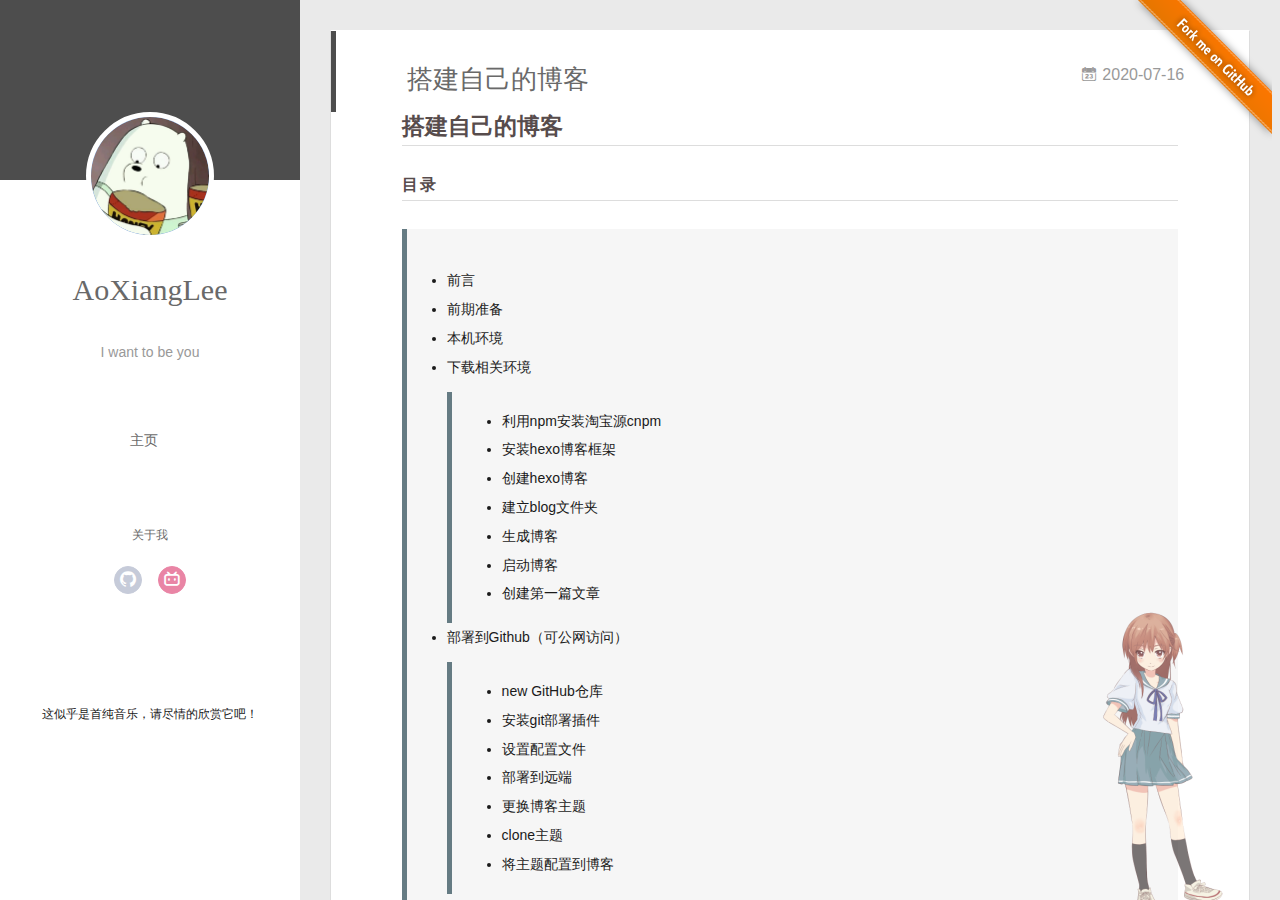
==== commit 1b003133: "Site updated: 2020-07-19 12:45:49" ====
--- a/index.html
+++ b/index.html
@@ -1,85 +1,20 @@
 <!DOCTYPE html>
-
-
-
-  
-
-
-<html class="theme-next muse use-motion" lang="en">
+<html>
 <head>
-  <meta charset="UTF-8"/>
-<meta http-equiv="X-UA-Compatible" content="IE=edge" />
-<meta name="viewport" content="width=device-width, initial-scale=1, maximum-scale=1"/>
-<meta name="theme-color" content="#222">
-
-
-
-
-
-
-
-
-
-<meta http-equiv="Cache-Control" content="no-transform" />
-<meta http-equiv="Cache-Control" content="no-siteapp" />
-
-
-
-
-
-
-
-
-
-
-
-
-
-
-
-
-  
-  
-  <link href="/lib/fancybox/source/jquery.fancybox.css?v=2.1.5" rel="stylesheet" type="text/css" />
-
-
-
-
-
-
-
-<link href="/lib/font-awesome/css/font-awesome.min.css?v=4.6.2" rel="stylesheet" type="text/css" />
-
-<link href="/css/main.css?v=5.1.4" rel="stylesheet" type="text/css" />
-
-
-  <link rel="apple-touch-icon" sizes="180x180" href="/images/apple-touch-icon-next.png?v=5.1.4">
-
-
-  <link rel="icon" type="image/png" sizes="32x32" href="/images/favicon-32x32-next.png?v=5.1.4">
-
-
-  <link rel="icon" type="image/png" sizes="16x16" href="/images/favicon-16x16-next.png?v=5.1.4">
-
-
-  <link rel="mask-icon" href="/images/logo.svg?v=5.1.4" color="#222">
-
-
-
-
-
-  <meta name="keywords" content="Hexo, NexT" />
-
-
-
-
-
-
-
-
-
-
-<meta name="description" content="只会一点点的程序员">
+  <meta charset="utf-8">
+  
+  <meta name="renderer" content="webkit">
+  <meta http-equiv="X-UA-Compatible" content="IE=edge" >
+  <link rel="dns-prefetch" href="http://yoursite.com">
+  <title>点滴</title>
+  <meta name="generator" content="hexo-theme-yilia-plus">
+  <meta name="viewport" content="width=device-width, initial-scale=1, maximum-scale=1">
+  
+    
+    <!-- <meta name="keywords" content="">
+    <meta name="description" content="只会一点点的程序员"> -->
+  
+  <meta name="description" content="只会一点点的程序员">
 <meta property="og:type" content="website">
 <meta property="og:title" content="点滴">
 <meta property="og:url" content="http://yoursite.com/index.html">
@@ -88,220 +23,193 @@
 <meta property="og:locale" content="en_US">
 <meta property="article:author" content="AoXiangLee">
 <meta name="twitter:card" content="summary">
-
-
-
-<script type="text/javascript" id="hexo.configurations">
-  var NexT = window.NexT || {};
-  var CONFIG = {
-    root: '/',
-    scheme: 'Muse',
-    version: '5.1.4',
-    sidebar: {"position":"left","display":"post","offset":12,"b2t":false,"scrollpercent":false,"onmobile":false},
-    fancybox: true,
-    tabs: true,
-    motion: {"enable":true,"async":false,"transition":{"post_block":"fadeIn","post_header":"slideDownIn","post_body":"slideDownIn","coll_header":"slideLeftIn","sidebar":"slideUpIn"}},
-    duoshuo: {
-      userId: '0',
-      author: 'Author'
-    },
-    algolia: {
-      applicationID: '',
-      apiKey: '',
-      indexName: '',
-      hits: {"per_page":10},
-      labels: {"input_placeholder":"Search for Posts","hits_empty":"We didn't find any results for the search: ${query}","hits_stats":"${hits} results found in ${time} ms"}
+  
+    <link rel="alternative" href="/atom.xml" title="点滴" type="application/atom+xml">
+  
+  
+    <link rel="icon" href="/favicon.ico">
+  
+  
+    <link rel="apple-touch-icon" href="/apple-touch-icon-180x180.png">
+  
+  <link rel="stylesheet" type="text/css" href="/./main.a5fda8.css">
+  <style type="text/css">
+    
+    #container.show {
+      background: linear-gradient(200deg,#a0cfe4,#e8c37e);
     }
-  };
-</script>
-
-
-
-  <link rel="canonical" href="http://yoursite.com/"/>
-
-
-
-
-
-  <title>点滴</title>
-  
-
-
-
-
-
-
-
-
-<meta name="generator" content="Hexo 4.2.1"></head>
-
-<body itemscope itemtype="http://schema.org/WebPage" lang="en">
-
-  
-  
-    
-  
-
-  <div class="container sidebar-position-left 
-  page-home">
-    <div class="headband"></div>
-
-    <header id="header" class="header" itemscope itemtype="http://schema.org/WPHeader">
-      <div class="header-inner"><div class="site-brand-wrapper">
-  <div class="site-meta ">
-    
-
-    <div class="custom-logo-site-title">
-      <a href="/"  class="brand" rel="start">
-        <span class="logo-line-before"><i></i></span>
-        <span class="site-title">点滴</span>
-        <span class="logo-line-after"><i></i></span>
-      </a>
+  </style>
+  
+
+  
+
+  
+    
+ 	  <script src="/lib/clickLove.js"></script>
+  
+  
+
+
+  
+
+</head>
+
+<body>
+  <div id="container" q-class="show:isCtnShow">
+    <canvas id="anm-canvas" class="anm-canvas"></canvas>
+    <div class="left-col" q-class="show:isShow">
+      
+
+
+<div class="overlay" style="background: #4d4d4d;"></div>
+<div class="intrude-less">
+	<header id="header" class="inner">
+		<a href="/" class="profilepic">
+			<img src="/uploads/head_sculpture.png" class="js-avatar">
+		</a>
+		<hgroup>
+			<h1 class="header-author"><a href="/">AoXiangLee</a></h1>
+		</hgroup>
+		
+		<p class="header-subtitle">I want to be you</p>
+		
+
+		<nav class="header-menu">
+			<ul>
+			
+				<li><a href="/" target="_blank">主页</a></li>
+			
+			</ul>
+		</nav>
+		<nav class="header-smart-menu">
+			
+				
+					<a q-on="click: openSlider(e, 'aboutme')" href="javascript:void(0)">关于我</a>
+				
+			
+		</nav>
+		<nav class="header-nav">
+			<div class="social">
+				
+					<a class="github" href="https://github.com/aoxianglee" title="GitHub" target="_blank"><i class="icon-github"></i></a>
+				
+					<a class="bilibili" href="https://space.bilibili.com/381761310" title="bilibili" target="_blank"><i class="icon-bilibili"></i></a>
+				
+			</div>
+		
+			
+			
+			
+			
+			<div>
+				<iframe frameborder="no" border="0" marginwidth="0" marginheight="0" width="240" height="86" src="//music.163.com/outchain/player?type=2&id=29816800&auto=1&height=66"></iframe>
+			</div>
+			
+				
+				<p style="font-size: 12px;">这似乎是首纯音乐，请尽情的欣赏它吧！<p>
+			
+		
+		</nav>
+	</header>		
+</div>
+
     </div>
-      
-        <p class="site-subtitle">I want to be you</p>
-      
-  </div>
-
-  <div class="site-nav-toggle">
-    <button>
-      <span class="btn-bar"></span>
-      <span class="btn-bar"></span>
-      <span class="btn-bar"></span>
-    </button>
-  </div>
-</div>
-
-<nav class="site-nav">
-  
-
-  
-    <ul id="menu" class="menu">
-      
-        
-        <li class="menu-item menu-item-home">
-          <a href="/%20" rel="section">
+    <div class="mid-col" q-class="show:isShow,hide:isShow|isFalse">
+      
+      
+      <a class="forkMe" style="position:absolute;z-index:999;top:0;right:0.5em;" 
+        href="https://github.com/aoxianglee" target="_blank">
+        <img src="/img/forkme.png"
+          class="attachment-full size-full" alt="Fork me on GitHub" data-recalc-dims="1"></a>
+      
+      
+<nav id="mobile-nav">
+  	<div class="overlay js-overlay" style="background: #4d4d4d"></div>
+	<div class="btnctn js-mobile-btnctn">
+  		<div class="slider-trigger list" q-on="click: openSlider(e)"><i class="icon icon-sort"></i></div>
+	</div>
+	<div class="intrude-less">
+		<header id="header" class="inner">
+			<div class="profilepic">
+				<a href="/">
+					<img src="/uploads/head_sculpture.png" class="js-avatar">
+				</a>
+			</div>
+			<hgroup>
+			  <h1 class="header-author js-header-author">AoXiangLee</h1>
+			</hgroup>
+			
+			<p class="header-subtitle"><i class="icon icon-quo-left"></i>I want to be you<i class="icon icon-quo-right"></i></p>
+			
+			
+			
+				
+			
+			
+			
+			<nav class="header-nav">
+				<div class="social">
+					
+						<a class="github" target="_blank" href="https://github.com/aoxianglee" title="GitHub"><i class="icon-github"></i></a>
+			        
+						<a class="bilibili" target="_blank" href="https://space.bilibili.com/381761310" title="bilibili"><i class="icon-bilibili"></i></a>
+			        
+				</div>
+			</nav>
+
+			<nav class="header-menu js-header-menu">
+				<ul style="width: 50%">
+				
+				
+					<li style="width: 100%"><a href="/">主页</a></li>
+		        
+				</ul>
+			</nav>
+		</header>				
+	</div>
+	<div class="mobile-mask" style="display:none" q-show="isShow"></div>
+</nav>
+
+      <div id="wrapper" class="body-wrap">
+        <div class="menu-l">
+          <div class="canvas-wrap">
+            <canvas data-colors="#eaeaea" data-sectionHeight="100" data-contentId="js-content" id="myCanvas1"
+              class="anm-canvas"></canvas>
+          </div>
+          <div id="js-content" class="content-ll">
             
-              <i class="menu-item-icon fa fa-fw fa-home"></i> <br />
-            
-            Home
-          </a>
-        </li>
-      
-        
-        <li class="menu-item menu-item-archives">
-          <a href="/archives/%20" rel="section">
-            
-              <i class="menu-item-icon fa fa-fw fa-archive"></i> <br />
-            
-            Archives
-          </a>
-        </li>
-      
-
-      
-    </ul>
-  
-
-  
-</nav>
-
-
-
- </div>
-    </header>
-
-    <main id="main" class="main">
-      <div class="main-inner">
-        <div class="content-wrap">
-          <div id="content" class="content">
-            
-  <section id="posts" class="posts-expand">
-    
-      
-
-  
-
-  
-  
-  
-
-  <article class="post post-type-normal" itemscope itemtype="http://schema.org/Article">
-  
-  
-  
-  <div class="post-block">
-    <link itemprop="mainEntityOfPage" href="http://yoursite.com/2020/07/16/%E6%90%AD%E5%BB%BA%E8%87%AA%E5%B7%B1%E7%9A%84%E5%8D%9A%E5%AE%A2/">
-
-    <span hidden itemprop="author" itemscope itemtype="http://schema.org/Person">
-      <meta itemprop="name" content="AoXiangLee">
-      <meta itemprop="description" content="">
-      <meta itemprop="image" content="/images/avatar.gif">
-    </span>
-
-    <span hidden itemprop="publisher" itemscope itemtype="http://schema.org/Organization">
-      <meta itemprop="name" content="点滴">
-    </span>
-
-    
-      <header class="post-header">
-
-        
-        
-          <h1 class="post-title" itemprop="name headline">
-                
-                <a class="post-title-link" href="/2020/07/16/%E6%90%AD%E5%BB%BA%E8%87%AA%E5%B7%B1%E7%9A%84%E5%8D%9A%E5%AE%A2/" itemprop="url">搭建自己的博客</a></h1>
-        
-
-        <div class="post-meta">
-          <span class="post-time">
-            
-              <span class="post-meta-item-icon">
-                <i class="fa fa-calendar-o"></i>
-              </span>
-              
-                <span class="post-meta-item-text">Posted on</span>
-              
-              <time title="Post created" itemprop="dateCreated datePublished" datetime="2020-07-16T13:05:51+08:00">
-                2020-07-16
-              </time>
-            
-
-            
-
-            
-          </span>
-
-          
-
-          
-            
-          
-
-          
-          
-
-          
-
-          
-
-          
-
-        </div>
-      </header>
-    
-
-    
-    
-    
-    <div class="post-body" itemprop="articleBody">
-
-      
-      
-
-      
-        
-          <h2 id="搭建自己的博客"><a href="#搭建自己的博客" class="headerlink" title="搭建自己的博客"></a>搭建自己的博客</h2><h4 id="目录"><a href="#目录" class="headerlink" title="目录"></a>目录</h4><blockquote>
+
+  
+    <article id="post-搭建自己的博客" class="article article-type-post  article-index" itemscope itemprop="blogPost">
+  <div class="article-inner">
+    
+      <header class="article-header">
+  
+  
+    <h1 itemprop="name">
+	
+	  <a class="article-title" href="/2020/07/16/%E6%90%AD%E5%BB%BA%E8%87%AA%E5%B7%B1%E7%9A%84%E5%8D%9A%E5%AE%A2/" target="_blank">搭建自己的博客</a>
+  
+    </h1>
+  
+
+
+  
+  
+<a href="/2020/07/16/%E6%90%AD%E5%BB%BA%E8%87%AA%E5%B7%B1%E7%9A%84%E5%8D%9A%E5%AE%A2/" class="archive-article-date">
+        <time datetime="2020-07-16T05:05:51.000Z" itemprop="datePublished"><i class="icon-calendar icon"></i>2020-07-16</time>
+</a>
+
+  
+  
+    
+
+  
+  </header>
+  
+  <div class="article-entry" itemprop="articleBody">
+    
+    <h2 id="搭建自己的博客"><a href="#搭建自己的博客" class="headerlink" title="搭建自己的博客"></a>搭建自己的博客</h2><h4 id="目录"><a href="#目录" class="headerlink" title="目录"></a>目录</h4><blockquote>
 <ul>
 <li><p>前言</p>
 </li>
@@ -339,440 +247,380 @@
 </li>
 </ul>
 </blockquote>
-          <!--noindex-->
-          <div class="post-button text-center">
-            <a class="btn" href="/2020/07/16/%E6%90%AD%E5%BB%BA%E8%87%AA%E5%B7%B1%E7%9A%84%E5%8D%9A%E5%AE%A2/#more" rel="contents">
-              Read more &raquo;
+    
+    <a class="article-more-a" href="/2020/07/16/%E6%90%AD%E5%BB%BA%E8%87%AA%E5%B7%B1%E7%9A%84%E5%8D%9A%E5%AE%A2/#more">more >></a>
+    
+    
+
+    
+
+    
+
+  </div>
+  <div class="article-info article-info-index">
+    
+    
+    
+
+    
+    <p class="article-more-link">
+      <a class="article-more-a" href="/2020/07/16/%E6%90%AD%E5%BB%BA%E8%87%AA%E5%B7%B1%E7%9A%84%E5%8D%9A%E5%AE%A2/">展开全文 >></a>
+    </p>
+    
+
+    
+    <div class="clearfix"></div>
+  </div>
+  </div>
+</article>
+
+<aside class="wrap-side-operation">
+    <div class="mod-side-operation">
+        
+        <div class="jump-container" id="js-jump-container" style="display:none;">
+            <a href="javascript:void(0)" class="mod-side-operation__jump-to-top">
+                <i class="icon-font icon-back"></i>
             </a>
-          </div>
-          <!--/noindex-->
-        
-      
+            <div id="js-jump-plan-container" class="jump-plan-container" style="top: -11px;">
+                <i class="icon-font icon-plane jump-plane"></i>
+            </div>
+        </div>
+        
+        
     </div>
-    
-    
-    
-
-    
-
-    
-
-    
-
-    <footer class="post-footer">
-      
-
-      
-
-      
-
-      
-      
-        <div class="post-eof"></div>
-      
-    </footer>
-  </div>
-  
-  
-  
-  </article>
-
-
-    
-      
-
-  
-
-  
-  
-  
-
-  <article class="post post-type-normal" itemscope itemtype="http://schema.org/Article">
-  
-  
-  
-  <div class="post-block">
-    <link itemprop="mainEntityOfPage" href="http://yoursite.com/2020/07/14/%E5%9F%BA%E4%BA%8EYOLOv3%E7%9A%84%E5%AE%89%E5%85%A8%E5%B8%BD%E8%AF%86%E5%88%AB/">
-
-    <span hidden itemprop="author" itemscope itemtype="http://schema.org/Person">
-      <meta itemprop="name" content="AoXiangLee">
-      <meta itemprop="description" content="">
-      <meta itemprop="image" content="/images/avatar.gif">
-    </span>
-
-    <span hidden itemprop="publisher" itemscope itemtype="http://schema.org/Organization">
-      <meta itemprop="name" content="点滴">
-    </span>
-
-    
-      <header class="post-header">
-
-        
-        
-          <h1 class="post-title" itemprop="name headline">
-                
-                <a class="post-title-link" href="/2020/07/14/%E5%9F%BA%E4%BA%8EYOLOv3%E7%9A%84%E5%AE%89%E5%85%A8%E5%B8%BD%E8%AF%86%E5%88%AB/" itemprop="url">基于YOLOv3的安全帽识别</a></h1>
-        
-
-        <div class="post-meta">
-          <span class="post-time">
-            
-              <span class="post-meta-item-icon">
-                <i class="fa fa-calendar-o"></i>
-              </span>
-              
-                <span class="post-meta-item-text">Posted on</span>
-              
-              <time title="Post created" itemprop="dateCreated datePublished" datetime="2020-07-14T14:11:23+08:00">
-                2020-07-14
-              </time>
-            
-
-            
-
-            
-          </span>
-
-          
-
-          
-            
-          
-
-          
-          
-
-          
-
-          
-
-          
-
-        </div>
-      </header>
-    
-
-    
-    
-    
-    <div class="post-body" itemprop="articleBody">
-
-      
-      
-
-      
-        
-          <h4 id="基于python，tensorflow框架，以yolov3模型训练自己的安全帽数据集并测试"><a href="#基于python，tensorflow框架，以yolov3模型训练自己的安全帽数据集并测试" class="headerlink" title="基于python，tensorflow框架，以yolov3模型训练自己的安全帽数据集并测试"></a>基于python，tensorflow框架，以yolov3模型训练自己的安全帽数据集并测试</h4><p>点击下载<a href="https://github.com/qqwweee/keras-yolo3" target="_blank" rel="noopener">keras—yolov3源代码</a><br>点击下载<a href="https://pjreddie.com/media/files/yolov3.weights" target="_blank" rel="noopener">yolov3.weights权重文件</a></p>
+</aside>
+
+
+
+
+  
+    <article id="post-基于YOLOv3的安全帽识别" class="article article-type-post  article-index" itemscope itemprop="blogPost">
+  <div class="article-inner">
+    
+      <header class="article-header">
+  
+  
+    <h1 itemprop="name">
+	
+	  <a class="article-title" href="/2020/07/14/%E5%9F%BA%E4%BA%8EYOLOv3%E7%9A%84%E5%AE%89%E5%85%A8%E5%B8%BD%E8%AF%86%E5%88%AB/" target="_blank">基于YOLOv3的安全帽识别</a>
+  
+    </h1>
+  
+
+
+  
+  
+<a href="/2020/07/14/%E5%9F%BA%E4%BA%8EYOLOv3%E7%9A%84%E5%AE%89%E5%85%A8%E5%B8%BD%E8%AF%86%E5%88%AB/" class="archive-article-date">
+        <time datetime="2020-07-14T06:11:23.000Z" itemprop="datePublished"><i class="icon-calendar icon"></i>2020-07-14</time>
+</a>
+
+  
+  
+    
+
+  
+  </header>
+  
+  <div class="article-entry" itemprop="articleBody">
+    
+    <h4 id="基于python，tensorflow框架，以yolov3模型训练自己的安全帽数据集并测试"><a href="#基于python，tensorflow框架，以yolov3模型训练自己的安全帽数据集并测试" class="headerlink" title="基于python，tensorflow框架，以yolov3模型训练自己的安全帽数据集并测试"></a>基于python，tensorflow框架，以yolov3模型训练自己的安全帽数据集并测试</h4><p>点击下载<a href="https://github.com/qqwweee/keras-yolo3" target="_blank" rel="noopener">keras—yolov3源代码</a><br>点击下载<a href="https://pjreddie.com/media/files/yolov3.weights" target="_blank" rel="noopener">yolov3.weights权重文件</a></p>
 <blockquote>
 <p>环境配置：<br>python 3.6.5<br>tensorflow1.15.0<br>tensorflow-gpu1.4.0<br>cuda8.0<br>cudnn6.0.21</p>
 </blockquote>
-          <!--noindex-->
-          <div class="post-button text-center">
-            <a class="btn" href="/2020/07/14/%E5%9F%BA%E4%BA%8EYOLOv3%E7%9A%84%E5%AE%89%E5%85%A8%E5%B8%BD%E8%AF%86%E5%88%AB/#more" rel="contents">
-              Read more &raquo;
+    
+    <a class="article-more-a" href="/2020/07/14/%E5%9F%BA%E4%BA%8EYOLOv3%E7%9A%84%E5%AE%89%E5%85%A8%E5%B8%BD%E8%AF%86%E5%88%AB/#more">more >></a>
+    
+    
+
+    
+
+    
+
+  </div>
+  <div class="article-info article-info-index">
+    
+    
+    
+
+    
+    <p class="article-more-link">
+      <a class="article-more-a" href="/2020/07/14/%E5%9F%BA%E4%BA%8EYOLOv3%E7%9A%84%E5%AE%89%E5%85%A8%E5%B8%BD%E8%AF%86%E5%88%AB/">展开全文 >></a>
+    </p>
+    
+
+    
+    <div class="clearfix"></div>
+  </div>
+  </div>
+</article>
+
+<aside class="wrap-side-operation">
+    <div class="mod-side-operation">
+        
+        <div class="jump-container" id="js-jump-container" style="display:none;">
+            <a href="javascript:void(0)" class="mod-side-operation__jump-to-top">
+                <i class="icon-font icon-back"></i>
             </a>
+            <div id="js-jump-plan-container" class="jump-plan-container" style="top: -11px;">
+                <i class="icon-font icon-plane jump-plane"></i>
+            </div>
+        </div>
+        
+        
+    </div>
+</aside>
+
+
+
+
+  
+  
+
+
           </div>
-          <!--/noindex-->
-        
-      
+        </div>
+      </div>
+      <footer id="footer">
+  <div class="outer">
+    <div id="footer-info">
+    	<div class="footer-left">
+    		&copy; 2020 <a href="http://yoursite.com/" target="_blank">AoXiangLee</a>
+    	</div>
+      	<div class="footer-right">
+			
+			
+      		GitHub:<a href="https://github.com/JoeyBling/hexo-theme-yilia-plus" target="_blank">hexo-theme-yilia-plus</a> by Litten
+      	</div>
     </div>
-    
-    
-    
-
-    
-
-    
-
-    
-
-    <footer class="post-footer">
-      
-
-      
-
-      
-
-      
-      
-        <div class="post-eof"></div>
-      
-    </footer>
-  </div>
-  
-  
-  
-  </article>
-
-
-    
-  </section>
-
-  
-
-
-          </div>
+  </div>
+  
+  
+	<script src="/lib/busuanzi.pure.js"></script>
+	
+  
+  
+	
+	<span id="busuanzi_container_site_pv" style="display:none">
+		本站总访问量<span id="busuanzi_value_site_pv"></span>次	
+	        <span class="post-meta-divider" >|</span>
+	</span>
+  	<span id="busuanzi_container_site_uv" style='display:none'>
+  		本站访客数<span id="busuanzi_value_site_uv"></span>人
+  	</span>
+  
+</footer>
+
+    </div>
+    <script>
+	var yiliaConfig = {
+		mathjax: false,
+		isHome: true,
+		isPost: false,
+		isArchive: false,
+		isTag: false,
+		isCategory: false,
+		open_in_new: true,
+		toc_hide_index: true,
+		root: "/",
+		innerArchive: false,
+		showTags: true
+	}
+</script>
+
+<script>!function(r){function e(t){if(i[t])return i[t].exports;var n=i[t]={exports:{},id:t,loaded:!1};return r[t].call(n.exports,n,n.exports,e),n.loaded=!0,n.exports}var i={};e.m=r,e.c=i,e.p="./",e(0)}([function(t,n,r){r(208),t.exports=r(205)},function(t,n,r){var d=r(3),y=r(46),g=r(26),b=r(27),x=r(47),m="prototype",S=function(t,n,r){var e,i,o,u,c=t&S.F,f=t&S.G,a=t&S.S,s=t&S.P,l=t&S.B,h=f?d:a?d[n]||(d[n]={}):(d[n]||{})[m],v=f?y:y[n]||(y[n]={}),p=v[m]||(v[m]={});for(e in f&&(r=n),r)o=((i=!c&&h&&void 0!==h[e])?h:r)[e],u=l&&i?x(o,d):s&&"function"==typeof o?x(Function.call,o):o,h&&b(h,e,o,t&S.U),v[e]!=o&&g(v,e,u),s&&p[e]!=o&&(p[e]=o)};d.core=y,S.F=1,S.G=2,S.S=4,S.P=8,S.B=16,S.W=32,S.U=64,S.R=128,t.exports=S},function(t,n,r){var e=r(5);t.exports=function(t){if(!e(t))throw TypeError(t+" is not an object!");return t}},function(t,n){var r=t.exports="undefined"!=typeof window&&window.Math==Math?window:"undefined"!=typeof self&&self.Math==Math?self:Function("return this")();"number"==typeof __g&&(__g=r)},function(t,n){t.exports=function(t){try{return!!t()}catch(t){return!0}}},function(t,n){t.exports=function(t){return"object"==typeof t?null!==t:"function"==typeof t}},function(t,n){var r=t.exports="undefined"!=typeof window&&window.Math==Math?window:"undefined"!=typeof self&&self.Math==Math?self:Function("return this")();"number"==typeof __g&&(__g=r)},function(t,n,r){var e=r(118)("wks"),i=r(79),o=r(3).Symbol,u="function"==typeof o;(t.exports=function(t){return e[t]||(e[t]=u&&o[t]||(u?o:i)("Symbol."+t))}).store=e},function(t,n,r){var e=r(49),i=Math.min;t.exports=function(t){return 0<t?i(e(t),9007199254740991):0}},function(t,n){var r={}.hasOwnProperty;t.exports=function(t,n){return r.call(t,n)}},function(t,n,r){t.exports=!r(4)(function(){return 7!=Object.defineProperty({},"a",{get:function(){return 7}}).a})},function(t,n,r){var e=r(2),i=r(174),o=r(53),u=Object.defineProperty;n.f=r(10)?Object.defineProperty:function(t,n,r){if(e(t),n=o(n,!0),e(r),i)try{return u(t,n,r)}catch(t){}if("get"in r||"set"in r)throw TypeError("Accessors not supported!");return"value"in r&&(t[n]=r.value),t}},function(t,n,r){t.exports=!r(20)(function(){return 7!=Object.defineProperty({},"a",{get:function(){return 7}}).a})},function(t,n,r){var e=r(14),i=r(24);t.exports=r(12)?function(t,n,r){return e.f(t,n,i(1,r))}:function(t,n,r){return t[n]=r,t}},function(t,n,r){var e=r(22),i=r(60),o=r(42),u=Object.defineProperty;n.f=r(12)?Object.defineProperty:function(t,n,r){if(e(t),n=o(n,!0),e(r),i)try{return u(t,n,r)}catch(t){}if("get"in r||"set"in r)throw TypeError("Accessors not supported!");return"value"in r&&(t[n]=r.value),t}},function(t,n,r){var e=r(96),i=r(34);t.exports=function(t){return e(i(t))}},function(t,n,r){var e=r(40)("wks"),i=r(25),o=r(6).Symbol,u="function"==typeof o;(t.exports=function(t){return e[t]||(e[t]=u&&o[t]||(u?o:i)("Symbol."+t))}).store=e},function(t,n,r){var e=r(51);t.exports=function(t){return Object(e(t))}},function(t,n){t.exports=function(t){return"object"==typeof t?null!==t:"function"==typeof t}},function(t,n){var r=t.exports={version:"2.6.9"};"number"==typeof __e&&(__e=r)},function(t,n){t.exports=function(t){try{return!!t()}catch(t){return!0}}},function(t,n){t.exports=function(t){if("function"!=typeof t)throw TypeError(t+" is not a function!");return t}},function(t,n,r){var e=r(18);t.exports=function(t){if(!e(t))throw TypeError(t+" is not an object!");return t}},function(t,n){t.exports=!0},function(t,n){t.exports=function(t,n){return{enumerable:!(1&t),configurable:!(2&t),writable:!(4&t),value:n}}},function(t,n){var r=0,e=Math.random();t.exports=function(t){return"Symbol(".concat(void 0===t?"":t,")_",(++r+e).toString(36))}},function(t,n,r){var e=r(11),i=r(75);t.exports=r(10)?function(t,n,r){return e.f(t,n,i(1,r))}:function(t,n,r){return t[n]=r,t}},function(t,n,r){var o=r(3),u=r(26),c=r(30),f=r(79)("src"),e=r(219),i="toString",a=(""+e).split(i);r(46).inspectSource=function(t){return e.call(t)},(t.exports=function(t,n,r,e){var i="function"==typeof r;i&&(c(r,"name")||u(r,"name",n)),t[n]!==r&&(i&&(c(r,f)||u(r,f,t[n]?""+t[n]:a.join(String(n)))),t===o?t[n]=r:e?t[n]?t[n]=r:u(t,n,r):(delete t[n],u(t,n,r)))})(Function.prototype,i,function(){return"function"==typeof this&&this[f]||e.call(this)})},function(t,n,r){var e=r(1),i=r(4),u=r(51),c=/"/g,o=function(t,n,r,e){var i=String(u(t)),o="<"+n;return""!==r&&(o+=" "+r+'="'+String(e).replace(c,"&quot;")+'"'),o+">"+i+"</"+n+">"};t.exports=function(n,t){var r={};r[n]=t(o),e(e.P+e.F*i(function(){var t=""[n]('"');return t!==t.toLowerCase()||3<t.split('"').length}),"String",r)}},function(t,n,r){var e=r(65),i=r(35);t.exports=Object.keys||function(t){return e(t,i)}},function(t,n){var r={}.hasOwnProperty;t.exports=function(t,n){return r.call(t,n)}},function(t,n,r){var e=r(117),i=r(75),o=r(33),u=r(53),c=r(30),f=r(174),a=Object.getOwnPropertyDescriptor;n.f=r(10)?a:function(t,n){if(t=o(t),n=u(n,!0),f)try{return a(t,n)}catch(t){}if(c(t,n))return i(!e.f.call(t,n),t[n])}},function(t,n,r){var e=r(30),i=r(17),o=r(154)("IE_PROTO"),u=Object.prototype;t.exports=Object.getPrototypeOf||function(t){return t=i(t),e(t,o)?t[o]:"function"==typeof t.constructor&&t instanceof t.constructor?t.constructor.prototype:t instanceof Object?u:null}},function(t,n,r){var e=r(116),i=r(51);t.exports=function(t){return e(i(t))}},function(t,n){t.exports=function(t){if(null==t)throw TypeError("Can't call method on  "+t);return t}},function(t,n){t.exports="constructor,hasOwnProperty,isPrototypeOf,propertyIsEnumerable,toLocaleString,toString,valueOf".split(",")},function(t,n){t.exports={}},function(t,n){n.f={}.propertyIsEnumerable},function(t,n,r){var e=r(14).f,i=r(9),o=r(16)("toStringTag");t.exports=function(t,n,r){t&&!i(t=r?t:t.prototype,o)&&e(t,o,{configurable:!0,value:n})}},function(t,n,r){var e=r(40)("keys"),i=r(25);t.exports=function(t){return e[t]||(e[t]=i(t))}},function(t,n,r){var e=r(19),i=r(6),o="__core-js_shared__",u=i[o]||(i[o]={});(t.exports=function(t,n){return u[t]||(u[t]=void 0!==n?n:{})})("versions",[]).push({version:e.version,mode:r(23)?"pure":"global",copyright:"© 2019 Denis Pushkarev (zloirock.ru)"})},function(t,n){var r=Math.ceil,e=Math.floor;t.exports=function(t){return isNaN(t=+t)?0:(0<t?e:r)(t)}},function(t,n,r){var i=r(18);t.exports=function(t,n){if(!i(t))return t;var r,e;if(n&&"function"==typeof(r=t.toString)&&!i(e=r.call(t)))return e;if("function"==typeof(r=t.valueOf)&&!i(e=r.call(t)))return e;if(!n&&"function"==typeof(r=t.toString)&&!i(e=r.call(t)))return e;throw TypeError("Can't convert object to primitive value")}},function(t,n,r){var e=r(6),i=r(19),o=r(23),u=r(44),c=r(14).f;t.exports=function(t){var n=i.Symbol||(i.Symbol=o?{}:e.Symbol||{});"_"==t.charAt(0)||t in n||c(n,t,{value:u.f(t)})}},function(t,n,r){n.f=r(16)},function(t,n){var r={}.toString;t.exports=function(t){return r.call(t).slice(8,-1)}},function(t,n){var r=t.exports={version:"2.6.9"};"number"==typeof __e&&(__e=r)},function(t,n,r){var o=r(21);t.exports=function(e,i,t){if(o(e),void 0===i)return e;switch(t){case 1:return function(t){return e.call(i,t)};case 2:return function(t,n){return e.call(i,t,n)};case 3:return function(t,n,r){return e.call(i,t,n,r)}}return function(){return e.apply(i,arguments)}}},function(t,n,r){"use strict";var e=r(4);t.exports=function(t,n){return!!t&&e(function(){n?t.call(null,function(){},1):t.call(null)})}},function(t,n){var r=Math.ceil,e=Math.floor;t.exports=function(t){return isNaN(t=+t)?0:(0<t?e:r)(t)}},function(t,n,r){var x=r(47),m=r(116),S=r(17),w=r(8),e=r(138);t.exports=function(l,t){var h=1==l,v=2==l,p=3==l,d=4==l,y=6==l,g=5==l||y,b=t||e;return function(t,n,r){for(var e,i,o=S(t),u=m(o),c=x(n,r,3),f=w(u.length),a=0,s=h?b(t,f):v?b(t,0):void 0;a<f;a++)if((g||a in u)&&(i=c(e=u[a],a,o),l))if(h)s[a]=i;else if(i)switch(l){case 3:return!0;case 5:return e;case 6:return a;case 2:s.push(e)}else if(d)return!1;return y?-1:p||d?d:s}}},function(t,n){t.exports=function(t){if(null==t)throw TypeError("Can't call method on  "+t);return t}},function(t,n,r){var i=r(1),o=r(46),u=r(4);t.exports=function(t,n){var r=(o.Object||{})[t]||Object[t],e={};e[t]=n(r),i(i.S+i.F*u(function(){r(1)}),"Object",e)}},function(t,n,r){var i=r(5);t.exports=function(t,n){if(!i(t))return t;var r,e;if(n&&"function"==typeof(r=t.toString)&&!i(e=r.call(t)))return e;if("function"==typeof(r=t.valueOf)&&!i(e=r.call(t)))return e;if(!n&&"function"==typeof(r=t.toString)&&!i(e=r.call(t)))return e;throw TypeError("Can't convert object to primitive value")}},function(t,n,r){var d=r(6),y=r(19),g=r(93),b=r(13),x=r(9),m="prototype",S=function(t,n,r){var e,i,o,u=t&S.F,c=t&S.G,f=t&S.S,a=t&S.P,s=t&S.B,l=t&S.W,h=c?y:y[n]||(y[n]={}),v=h[m],p=c?d:f?d[n]:(d[n]||{})[m];for(e in c&&(r=n),r)(i=!u&&p&&void 0!==p[e])&&x(h,e)||(o=i?p[e]:r[e],h[e]=c&&"function"!=typeof p[e]?r[e]:s&&i?g(o,d):l&&p[e]==o?function(e){var t=function(t,n,r){if(this instanceof e){switch(arguments.length){case 0:return new e;case 1:return new e(t);case 2:return new e(t,n)}return new e(t,n,r)}return e.apply(this,arguments)};return t[m]=e[m],t}(o):a&&"function"==typeof o?g(Function.call,o):o,a&&((h.virtual||(h.virtual={}))[e]=o,t&S.R&&v&&!v[e]&&b(v,e,o)))};S.F=1,S.G=2,S.S=4,S.P=8,S.B=16,S.W=32,S.U=64,S.R=128,t.exports=S},function(t,n,r){var e=r(34);t.exports=function(t){return Object(e(t))}},function(t,n,r){var o=r(196),e=r(1),i=r(118)("metadata"),u=i.store||(i.store=new(r(200))),c=function(t,n,r){var e=u.get(t);if(!e){if(!r)return;u.set(t,e=new o)}var i=e.get(n);if(!i){if(!r)return;e.set(n,i=new o)}return i};t.exports={store:u,map:c,has:function(t,n,r){var e=c(n,r,!1);return void 0!==e&&e.has(t)},get:function(t,n,r){var e=c(n,r,!1);return void 0===e?void 0:e.get(t)},set:function(t,n,r,e){c(r,e,!0).set(t,n)},keys:function(t,n){var r=c(t,n,!1),e=[];return r&&r.forEach(function(t,n){e.push(n)}),e},key:function(t){return void 0===t||"symbol"==typeof t?t:String(t)},exp:function(t){e(e.S,"Reflect",t)}}},function(t,n,r){"use strict";if(r(10)){var g=r(68),b=r(3),x=r(4),m=r(1),S=r(132),e=r(159),h=r(47),w=r(70),i=r(75),_=r(26),o=r(76),u=r(49),O=r(8),E=r(194),c=r(78),f=r(53),a=r(30),M=r(81),P=r(5),v=r(17),p=r(145),j=r(72),F=r(32),A=r(73).f,d=r(161),s=r(79),l=r(7),y=r(50),I=r(120),L=r(119),N=r(162),T=r(82),k=r(125),R=r(77),C=r(137),D=r(166),G=r(11),W=r(31),U=G.f,V=W.f,B=b.RangeError,q=b.TypeError,z=b.Uint8Array,K="ArrayBuffer",H="Shared"+K,J="BYTES_PER_ELEMENT",$="prototype",Y=Array[$],X=e.ArrayBuffer,Q=e.DataView,Z=y(0),tt=y(2),nt=y(3),rt=y(4),et=y(5),it=y(6),ot=I(!0),ut=I(!1),ct=N.values,ft=N.keys,at=N.entries,st=Y.lastIndexOf,lt=Y.reduce,ht=Y.reduceRight,vt=Y.join,pt=Y.sort,dt=Y.slice,yt=Y.toString,gt=Y.toLocaleString,bt=l("iterator"),xt=l("toStringTag"),mt=s("typed_constructor"),St=s("def_constructor"),wt=S.CONSTR,_t=S.TYPED,Ot=S.VIEW,Et="Wrong length!",Mt=y(1,function(t,n){return It(L(t,t[St]),n)}),Pt=x(function(){return 1===new z(new Uint16Array([1]).buffer)[0]}),jt=!!z&&!!z[$].set&&x(function(){new z(1).set({})}),Ft=function(t,n){var r=u(t);if(r<0||r%n)throw B("Wrong offset!");return r},At=function(t){if(P(t)&&_t in t)return t;throw q(t+" is not a typed array!")},It=function(t,n){if(!(P(t)&&mt in t))throw q("It is not a typed array constructor!");return new t(n)},Lt=function(t,n){return Nt(L(t,t[St]),n)},Nt=function(t,n){for(var r=0,e=n.length,i=It(t,e);r<e;)i[r]=n[r++];return i},Tt=function(t,n,r){U(t,n,{get:function(){return this._d[r]}})},kt=function(t){var n,r,e,i,o,u,c=v(t),f=arguments.length,a=1<f?arguments[1]:void 0,s=void 0!==a,l=d(c);if(null!=l&&!p(l)){for(u=l.call(c),e=[],n=0;!(o=u.next()).done;n++)e.push(o.value);c=e}for(s&&2<f&&(a=h(a,arguments[2],2)),n=0,r=O(c.length),i=It(this,r);n<r;n++)i[n]=s?a(c[n],n):c[n];return i},Rt=function(){for(var t=0,n=arguments.length,r=It(this,n);t<n;)r[t]=arguments[t++];return r},Ct=!!z&&x(function(){gt.call(new z(1))}),Dt=function(){return gt.apply(Ct?dt.call(At(this)):At(this),arguments)},Gt={copyWithin:function(t,n){return D.call(At(this),t,n,2<arguments.length?arguments[2]:void 0)},every:function(t){return rt(At(this),t,1<arguments.length?arguments[1]:void 0)},fill:function(t){return C.apply(At(this),arguments)},filter:function(t){return Lt(this,tt(At(this),t,1<arguments.length?arguments[1]:void 0))},find:function(t){return et(At(this),t,1<arguments.length?arguments[1]:void 0)},findIndex:function(t){return it(At(this),t,1<arguments.length?arguments[1]:void 0)},forEach:function(t){Z(At(this),t,1<arguments.length?arguments[1]:void 0)},indexOf:function(t){return ut(At(this),t,1<arguments.length?arguments[1]:void 0)},includes:function(t){return ot(At(this),t,1<arguments.length?arguments[1]:void 0)},join:function(t){return vt.apply(At(this),arguments)},lastIndexOf:function(t){return st.apply(At(this),arguments)},map:function(t){return Mt(At(this),t,1<arguments.length?arguments[1]:void 0)},reduce:function(t){return lt.apply(At(this),arguments)},reduceRight:function(t){return ht.apply(At(this),arguments)},reverse:function(){for(var t,n=this,r=At(n).length,e=Math.floor(r/2),i=0;i<e;)t=n[i],n[i++]=n[--r],n[r]=t;return n},some:function(t){return nt(At(this),t,1<arguments.length?arguments[1]:void 0)},sort:function(t){return pt.call(At(this),t)},subarray:function(t,n){var r=At(this),e=r.length,i=c(t,e);return new(L(r,r[St]))(r.buffer,r.byteOffset+i*r.BYTES_PER_ELEMENT,O((void 0===n?e:c(n,e))-i))}},Wt=function(t,n){return Lt(this,dt.call(At(this),t,n))},Ut=function(t){At(this);var n=Ft(arguments[1],1),r=this.length,e=v(t),i=O(e.length),o=0;if(r<i+n)throw B(Et);for(;o<i;)this[n+o]=e[o++]},Vt={entries:function(){return at.call(At(this))},keys:function(){return ft.call(At(this))},values:function(){return ct.call(At(this))}},Bt=function(t,n){return P(t)&&t[_t]&&"symbol"!=typeof n&&n in t&&String(+n)==String(n)},qt=function(t,n){return Bt(t,n=f(n,!0))?i(2,t[n]):V(t,n)},zt=function(t,n,r){return!(Bt(t,n=f(n,!0))&&P(r)&&a(r,"value"))||a(r,"get")||a(r,"set")||r.configurable||a(r,"writable")&&!r.writable||a(r,"enumerable")&&!r.enumerable?U(t,n,r):(t[n]=r.value,t)};wt||(W.f=qt,G.f=zt),m(m.S+m.F*!wt,"Object",{getOwnPropertyDescriptor:qt,defineProperty:zt}),x(function(){yt.call({})})&&(yt=gt=function(){return vt.call(this)});var Kt=o({},Gt);o(Kt,Vt),_(Kt,bt,Vt.values),o(Kt,{slice:Wt,set:Ut,constructor:function(){},toString:yt,toLocaleString:Dt}),Tt(Kt,"buffer","b"),Tt(Kt,"byteOffset","o"),Tt(Kt,"byteLength","l"),Tt(Kt,"length","e"),U(Kt,xt,{get:function(){return this[_t]}}),t.exports=function(t,l,n,o){var h=t+((o=!!o)?"Clamped":"")+"Array",r="get"+t,u="set"+t,v=b[h],c=v||{},e=v&&F(v),i=!v||!S.ABV,f={},a=v&&v[$],p=function(t,i){U(t,i,{get:function(){return t=i,(n=this._d).v[r](t*l+n.o,Pt);var t,n},set:function(t){return n=i,r=t,e=this._d,o&&(r=(r=Math.round(r))<0?0:255<r?255:255&r),void e.v[u](n*l+e.o,r,Pt);var n,r,e},enumerable:!0})};i?(v=n(function(t,n,r,e){w(t,v,h,"_d");var i,o,u,c,f=0,a=0;if(P(n)){if(!(n instanceof X||(c=M(n))==K||c==H))return _t in n?Nt(v,n):kt.call(v,n);i=n,a=Ft(r,l);var s=n.byteLength;if(void 0===e){if(s%l)throw B(Et);if((o=s-a)<0)throw B(Et)}else if(s<(o=O(e)*l)+a)throw B(Et);u=o/l}else u=E(n),i=new X(o=u*l);for(_(t,"_d",{b:i,o:a,l:o,e:u,v:new Q(i)});f<u;)p(t,f++)}),a=v[$]=j(Kt),_(a,"constructor",v)):x(function(){v(1)})&&x(function(){new v(-1)})&&k(function(t){new v,new v(null),new v(1.5),new v(t)},!0)||(v=n(function(t,n,r,e){var i;return w(t,v,h),P(n)?n instanceof X||(i=M(n))==K||i==H?void 0!==e?new c(n,Ft(r,l),e):void 0!==r?new c(n,Ft(r,l)):new c(n):_t in n?Nt(v,n):kt.call(v,n):new c(E(n))}),Z(e!==Function.prototype?A(c).concat(A(e)):A(c),function(t){t in v||_(v,t,c[t])}),v[$]=a,g||(a.constructor=v));var s=a[bt],d=!!s&&("values"==s.name||null==s.name),y=Vt.values;_(v,mt,!0),_(a,_t,h),_(a,Ot,!0),_(a,St,v),(o?new v(1)[xt]==h:xt in a)||U(a,xt,{get:function(){return h}}),f[h]=v,m(m.G+m.W+m.F*(v!=c),f),m(m.S,h,{BYTES_PER_ELEMENT:l}),m(m.S+m.F*x(function(){c.of.call(v,1)}),h,{from:kt,of:Rt}),J in a||_(a,J,l),m(m.P,h,Gt),R(h),m(m.P+m.F*jt,h,{set:Ut}),m(m.P+m.F*!d,h,Vt),g||a.toString==yt||(a.toString=yt),m(m.P+m.F*x(function(){new v(1).slice()}),h,{slice:Wt}),m(m.P+m.F*(x(function(){return[1,2].toLocaleString()!=new v([1,2]).toLocaleString()})||!x(function(){a.toLocaleString.call([1,2])})),h,{toLocaleString:Dt}),T[h]=d?s:y,g||d||_(a,bt,y)}}else t.exports=function(){}},function(t,n){var r={}.toString;t.exports=function(t){return r.call(t).slice(8,-1)}},function(t,n,r){var e=r(18),i=r(6).document,o=e(i)&&e(i.createElement);t.exports=function(t){return o?i.createElement(t):{}}},function(t,n,r){t.exports=!r(12)&&!r(20)(function(){return 7!=Object.defineProperty(r(59)("div"),"a",{get:function(){return 7}}).a})},function(t,n,r){"use strict";var x=r(23),m=r(54),S=r(66),w=r(13),_=r(36),O=r(98),E=r(38),M=r(104),P=r(16)("iterator"),j=!([].keys&&"next"in[].keys()),F="values",A=function(){return this};t.exports=function(t,n,r,e,i,o,u){O(r,n,e);var c,f,a,s=function(t){if(!j&&t in p)return p[t];switch(t){case"keys":case F:return function(){return new r(this,t)}}return function(){return new r(this,t)}},l=n+" Iterator",h=i==F,v=!1,p=t.prototype,d=p[P]||p["@@iterator"]||i&&p[i],y=d||s(i),g=i?h?s("entries"):y:void 0,b="Array"==n&&p.entries||d;if(b&&((a=M(b.call(new t)))!==Object.prototype&&a.next&&(E(a,l,!0),x||"function"==typeof a[P]||w(a,P,A))),h&&d&&d.name!==F&&(v=!0,y=function(){return d.call(this)}),x&&!u||!j&&!v&&p[P]||w(p,P,y),_[n]=y,_[l]=A,i)if(c={values:h?y:s(F),keys:o?y:s("keys"),entries:g},u)for(f in c)f in p||S(p,f,c[f]);else m(m.P+m.F*(j||v),n,c);return c}},function(t,n,e){var i=e(22),o=e(101),u=e(35),c=e(39)("IE_PROTO"),f=function(){},a="prototype",s=function(){var t,n=e(59)("iframe"),r=u.length;for(n.style.display="none",e(95).appendChild(n),n.src="javascript:",(t=n.contentWindow.document).open(),t.write("<script>document.F=Object<\/script>"),t.close(),s=t.F;r--;)delete s[a][u[r]];return s()};t.exports=Object.create||function(t,n){var r;return null!==t?(f[a]=i(t),r=new f,f[a]=null,r[c]=t):r=s(),void 0===n?r:o(r,n)}},function(t,n,r){var e=r(65),i=r(35).concat("length","prototype");n.f=Object.getOwnPropertyNames||function(t){return e(t,i)}},function(t,n){n.f=Object.getOwnPropertySymbols},function(t,n,r){var u=r(9),c=r(15),f=r(92)(!1),a=r(39)("IE_PROTO");t.exports=function(t,n){var r,e=c(t),i=0,o=[];for(r in e)r!=a&&u(e,r)&&o.push(r);for(;n.length>i;)u(e,r=n[i++])&&(~f(o,r)||o.push(r));return o}},function(t,n,r){t.exports=r(13)},function(t,n,r){var e=r(7)("unscopables"),i=Array.prototype;null==i[e]&&r(26)(i,e,{}),t.exports=function(t){i[e][t]=!0}},function(t,n){t.exports=!1},function(t,n,r){var e=r(79)("meta"),i=r(5),o=r(30),u=r(11).f,c=0,f=Object.isExtensible||function(){return!0},a=!r(4)(function(){return f(Object.preventExtensions({}))}),s=function(t){u(t,e,{value:{i:"O"+ ++c,w:{}}})},l=t.exports={KEY:e,NEED:!1,fastKey:function(t,n){if(!i(t))return"symbol"==typeof t?t:("string"==typeof t?"S":"P")+t;if(!o(t,e)){if(!f(t))return"F";if(!n)return"E";s(t)}return t[e].i},getWeak:function(t,n){if(!o(t,e)){if(!f(t))return!0;if(!n)return!1;s(t)}return t[e].w},onFreeze:function(t){return a&&l.NEED&&f(t)&&!o(t,e)&&s(t),t}}},function(t,n){t.exports=function(t,n,r,e){if(!(t instanceof n)||void 0!==e&&e in t)throw TypeError(r+": incorrect invocation!");return t}},function(t,n,r){var h=r(47),v=r(177),p=r(145),d=r(2),y=r(8),g=r(161),b={},x={};(n=t.exports=function(t,n,r,e,i){var o,u,c,f,a=i?function(){return t}:g(t),s=h(r,e,n?2:1),l=0;if("function"!=typeof a)throw TypeError(t+" is not iterable!");if(p(a)){for(o=y(t.length);l<o;l++)if((f=n?s(d(u=t[l])[0],u[1]):s(t[l]))===b||f===x)return f}else for(c=a.call(t);!(u=c.next()).done;)if((f=v(c,s,u.value,n))===b||f===x)return f}).BREAK=b,n.RETURN=x},function(t,n,e){var i=e(2),o=e(183),u=e(141),c=e(154)("IE_PROTO"),f=function(){},a="prototype",s=function(){var t,n=e(140)("iframe"),r=u.length;for(n.style.display="none",e(143).appendChild(n),n.src="javascript:",(t=n.contentWindow.document).open(),t.write("<script>document.F=Object<\/script>"),t.close(),s=t.F;r--;)delete s[a][u[r]];return s()};t.exports=Object.create||function(t,n){var r;return null!==t?(f[a]=i(t),r=new f,f[a]=null,r[c]=t):r=s(),void 0===n?r:o(r,n)}},function(t,n,r){var e=r(185),i=r(141).concat("length","prototype");n.f=Object.getOwnPropertyNames||function(t){return e(t,i)}},function(t,n,r){var e=r(185),i=r(141);t.exports=Object.keys||function(t){return e(t,i)}},function(t,n){t.exports=function(t,n){return{enumerable:!(1&t),configurable:!(2&t),writable:!(4&t),value:n}}},function(t,n,r){var i=r(27);t.exports=function(t,n,r){for(var e in n)i(t,e,n[e],r);return t}},function(t,n,r){"use strict";var e=r(3),i=r(11),o=r(10),u=r(7)("species");t.exports=function(t){var n=e[t];o&&n&&!n[u]&&i.f(n,u,{configurable:!0,get:function(){return this}})}},function(t,n,r){var e=r(49),i=Math.max,o=Math.min;t.exports=function(t,n){return(t=e(t))<0?i(t+n,0):o(t,n)}},function(t,n){var r=0,e=Math.random();t.exports=function(t){return"Symbol(".concat(void 0===t?"":t,")_",(++r+e).toString(36))}},function(t,n,r){var e=r(5);t.exports=function(t,n){if(!e(t)||t._t!==n)throw TypeError("Incompatible receiver, "+n+" required!");return t}},function(t,n,r){var i=r(45),o=r(7)("toStringTag"),u="Arguments"==i(function(){return arguments}());t.exports=function(t){var n,r,e;return void 0===t?"Undefined":null===t?"Null":"string"==typeof(r=function(t,n){try{return t[n]}catch(t){}}(n=Object(t),o))?r:u?i(n):"Object"==(e=i(n))&&"function"==typeof n.callee?"Arguments":e}},function(t,n){t.exports={}},function(t,n,r){var e=r(11).f,i=r(30),o=r(7)("toStringTag");t.exports=function(t,n,r){t&&!i(t=r?t:t.prototype,o)&&e(t,o,{configurable:!0,value:n})}},function(t,n,r){var u=r(1),e=r(51),c=r(4),f=r(157),i="["+f+"]",o=RegExp("^"+i+i+"*"),a=RegExp(i+i+"*$"),s=function(t,n,r){var e={},i=c(function(){return!!f[t]()||"​+"!="​+"[t]()}),o=e[t]=i?n(l):f[t];r&&(e[r]=o),u(u.P+u.F*i,"String",e)},l=s.trim=function(t,n){return t=String(e(t)),1&n&&(t=t.replace(o,"")),2&n&&(t=t.replace(a,"")),t};t.exports=s},function(t,n,r){t.exports={default:r(88),__esModule:!0}},function(t,n,r){t.exports={default:r(89),__esModule:!0}},function(t,n,r){"use strict";function e(t){return t&&t.__esModule?t:{default:t}}n.__esModule=!0;var i=e(r(86)),o=e(r(85)),u="function"==typeof o.default&&"symbol"==typeof i.default?function(t){return typeof t}:function(t){return t&&"function"==typeof o.default&&t.constructor===o.default&&t!==o.default.prototype?"symbol":typeof t};n.default="function"==typeof o.default&&"symbol"===u(i.default)?function(t){return void 0===t?"undefined":u(t)}:function(t){return t&&"function"==typeof o.default&&t.constructor===o.default&&t!==o.default.prototype?"symbol":void 0===t?"undefined":u(t)}},function(t,n,r){r(111),r(109),r(112),r(113),t.exports=r(19).Symbol},function(t,n,r){r(110),r(114),t.exports=r(44).f("iterator")},function(t,n){t.exports=function(t){if("function"!=typeof t)throw TypeError(t+" is not a function!");return t}},function(t,n){t.exports=function(){}},function(t,n,r){var f=r(15),a=r(107),s=r(106);t.exports=function(c){return function(t,n,r){var e,i=f(t),o=a(i.length),u=s(r,o);if(c&&n!=n){for(;u<o;)if((e=i[u++])!=e)return!0}else for(;u<o;u++)if((c||u in i)&&i[u]===n)return c||u||0;return!c&&-1}}},function(t,n,r){var o=r(90);t.exports=function(e,i,t){if(o(e),void 0===i)return e;switch(t){case 1:return function(t){return e.call(i,t)};case 2:return function(t,n){return e.call(i,t,n)};case 3:return function(t,n,r){return e.call(i,t,n,r)}}return function(){return e.apply(i,arguments)}}},function(t,n,r){var c=r(29),f=r(64),a=r(37);t.exports=function(t){var n=c(t),r=f.f;if(r)for(var e,i=r(t),o=a.f,u=0;i.length>u;)o.call(t,e=i[u++])&&n.push(e);return n}},function(t,n,r){var e=r(6).document;t.exports=e&&e.documentElement},function(t,n,r){var e=r(58);t.exports=Object("z").propertyIsEnumerable(0)?Object:function(t){return"String"==e(t)?t.split(""):Object(t)}},function(t,n,r){var e=r(58);t.exports=Array.isArray||function(t){return"Array"==e(t)}},function(t,n,r){"use strict";var e=r(62),i=r(24),o=r(38),u={};r(13)(u,r(16)("iterator"),function(){return this}),t.exports=function(t,n,r){t.prototype=e(u,{next:i(1,r)}),o(t,n+" Iterator")}},function(t,n){t.exports=function(t,n){return{value:n,done:!!t}}},function(t,n,r){var e=r(25)("meta"),i=r(18),o=r(9),u=r(14).f,c=0,f=Object.isExtensible||function(){return!0},a=!r(20)(function(){return f(Object.preventExtensions({}))}),s=function(t){u(t,e,{value:{i:"O"+ ++c,w:{}}})},l=t.exports={KEY:e,NEED:!1,fastKey:function(t,n){if(!i(t))return"symbol"==typeof t?t:("string"==typeof t?"S":"P")+t;if(!o(t,e)){if(!f(t))return"F";if(!n)return"E";s(t)}return t[e].i},getWeak:function(t,n){if(!o(t,e)){if(!f(t))return!0;if(!n)return!1;s(t)}return t[e].w},onFreeze:function(t){return a&&l.NEED&&f(t)&&!o(t,e)&&s(t),t}}},function(t,n,r){var u=r(14),c=r(22),f=r(29);t.exports=r(12)?Object.defineProperties:function(t,n){c(t);for(var r,e=f(n),i=e.length,o=0;o<i;)u.f(t,r=e[o++],n[r]);return t}},function(t,n,r){var e=r(37),i=r(24),o=r(15),u=r(42),c=r(9),f=r(60),a=Object.getOwnPropertyDescriptor;n.f=r(12)?a:function(t,n){if(t=o(t),n=u(n,!0),f)try{return a(t,n)}catch(t){}if(c(t,n))return i(!e.f.call(t,n),t[n])}},function(t,n,r){var e=r(15),i=r(63).f,o={}.toString,u="object"==typeof window&&window&&Object.getOwnPropertyNames?Object.getOwnPropertyNames(window):[];t.exports.f=function(t){return u&&"[object Window]"==o.call(t)?function(t){try{return i(t)}catch(t){return u.slice()}}(t):i(e(t))}},function(t,n,r){var e=r(9),i=r(55),o=r(39)("IE_PROTO"),u=Object.prototype;t.exports=Object.getPrototypeOf||function(t){return t=i(t),e(t,o)?t[o]:"function"==typeof t.constructor&&t instanceof t.constructor?t.constructor.prototype:t instanceof Object?u:null}},function(t,n,r){var f=r(41),a=r(34);t.exports=function(c){return function(t,n){var r,e,i=String(a(t)),o=f(n),u=i.length;return o<0||u<=o?c?"":void 0:(r=i.charCodeAt(o))<55296||56319<r||o+1===u||(e=i.charCodeAt(o+1))<56320||57343<e?c?i.charAt(o):r:c?i.slice(o,o+2):e-56320+(r-55296<<10)+65536}}},function(t,n,r){var e=r(41),i=Math.max,o=Math.min;t.exports=function(t,n){return(t=e(t))<0?i(t+n,0):o(t,n)}},function(t,n,r){var e=r(41),i=Math.min;t.exports=function(t){return 0<t?i(e(t),9007199254740991):0}},function(t,n,r){"use strict";var e=r(91),i=r(99),o=r(36),u=r(15);t.exports=r(61)(Array,"Array",function(t,n){this._t=u(t),this._i=0,this._k=n},function(){var t=this._t,n=this._k,r=this._i++;return!t||r>=t.length?(this._t=void 0,i(1)):i(0,"keys"==n?r:"values"==n?t[r]:[r,t[r]])},"values"),o.Arguments=o.Array,e("keys"),e("values"),e("entries")},function(t,n){},function(t,n,r){"use strict";var e=r(105)(!0);r(61)(String,"String",function(t){this._t=String(t),this._i=0},function(){var t,n=this._t,r=this._i;return r>=n.length?{value:void 0,done:!0}:(t=e(n,r),this._i+=t.length,{value:t,done:!1})})},function(t,n,r){"use strict";var e=r(6),u=r(9),i=r(12),o=r(54),c=r(66),f=r(100).KEY,a=r(20),s=r(40),l=r(38),h=r(25),v=r(16),p=r(44),d=r(43),y=r(94),g=r(97),b=r(22),x=r(18),m=r(55),S=r(15),w=r(42),_=r(24),O=r(62),E=r(103),M=r(102),P=r(64),j=r(14),F=r(29),A=M.f,I=j.f,L=E.f,N=e.Symbol,T=e.JSON,k=T&&T.stringify,R="prototype",C=v("_hidden"),D=v("toPrimitive"),G={}.propertyIsEnumerable,W=s("symbol-registry"),U=s("symbols"),V=s("op-symbols"),B=Object[R],q="function"==typeof N&&!!P.f,z=e.QObject,K=!z||!z[R]||!z[R].findChild,H=i&&a(function(){return 7!=O(I({},"a",{get:function(){return I(this,"a",{value:7}).a}})).a})?function(t,n,r){var e=A(B,n);e&&delete B[n],I(t,n,r),e&&t!==B&&I(B,n,e)}:I,J=function(t){var n=U[t]=O(N[R]);return n._k=t,n},$=q&&"symbol"==typeof N.iterator?function(t){return"symbol"==typeof t}:function(t){return t instanceof N},Y=function(t,n,r){return t===B&&Y(V,n,r),b(t),n=w(n,!0),b(r),u(U,n)?(r.enumerable?(u(t,C)&&t[C][n]&&(t[C][n]=!1),r=O(r,{enumerable:_(0,!1)})):(u(t,C)||I(t,C,_(1,{})),t[C][n]=!0),H(t,n,r)):I(t,n,r)},X=function(t,n){b(t);for(var r,e=y(n=S(n)),i=0,o=e.length;i<o;)Y(t,r=e[i++],n[r]);return t},Q=function(t){var n=G.call(this,t=w(t,!0));return!(this===B&&u(U,t)&&!u(V,t))&&(!(n||!u(this,t)||!u(U,t)||u(this,C)&&this[C][t])||n)},Z=function(t,n){if(t=S(t),n=w(n,!0),t!==B||!u(U,n)||u(V,n)){var r=A(t,n);return!r||!u(U,n)||u(t,C)&&t[C][n]||(r.enumerable=!0),r}},tt=function(t){for(var n,r=L(S(t)),e=[],i=0;r.length>i;)u(U,n=r[i++])||n==C||n==f||e.push(n);return e},nt=function(t){for(var n,r=t===B,e=L(r?V:S(t)),i=[],o=0;e.length>o;)!u(U,n=e[o++])||r&&!u(B,n)||i.push(U[n]);return i};q||(c((N=function(){if(this instanceof N)throw TypeError("Symbol is not a constructor!");var n=h(0<arguments.length?arguments[0]:void 0),r=function(t){this===B&&r.call(V,t),u(this,C)&&u(this[C],n)&&(this[C][n]=!1),H(this,n,_(1,t))};return i&&K&&H(B,n,{configurable:!0,set:r}),J(n)})[R],"toString",function(){return this._k}),M.f=Z,j.f=Y,r(63).f=E.f=tt,r(37).f=Q,P.f=nt,i&&!r(23)&&c(B,"propertyIsEnumerable",Q,!0),p.f=function(t){return J(v(t))}),o(o.G+o.W+o.F*!q,{Symbol:N});for(var rt="hasInstance,isConcatSpreadable,iterator,match,replace,search,species,split,toPrimitive,toStringTag,unscopables".split(","),et=0;rt.length>et;)v(rt[et++]);for(var it=F(v.store),ot=0;it.length>ot;)d(it[ot++]);o(o.S+o.F*!q,"Symbol",{for:function(t){return u(W,t+="")?W[t]:W[t]=N(t)},keyFor:function(t){if(!$(t))throw TypeError(t+" is not a symbol!");for(var n in W)if(W[n]===t)return n},useSetter:function(){K=!0},useSimple:function(){K=!1}}),o(o.S+o.F*!q,"Object",{create:function(t,n){return void 0===n?O(t):X(O(t),n)},defineProperty:Y,defineProperties:X,getOwnPropertyDescriptor:Z,getOwnPropertyNames:tt,getOwnPropertySymbols:nt});var ut=a(function(){P.f(1)});o(o.S+o.F*ut,"Object",{getOwnPropertySymbols:function(t){return P.f(m(t))}}),T&&o(o.S+o.F*(!q||a(function(){var t=N();return"[null]"!=k([t])||"{}"!=k({a:t})||"{}"!=k(Object(t))})),"JSON",{stringify:function(t){for(var n,r,e=[t],i=1;arguments.length>i;)e.push(arguments[i++]);if(r=n=e[1],(x(n)||void 0!==t)&&!$(t))return g(n)||(n=function(t,n){if("function"==typeof r&&(n=r.call(this,t,n)),!$(n))return n}),e[1]=n,k.apply(T,e)}}),N[R][D]||r(13)(N[R],D,N[R].valueOf),l(N,"Symbol"),l(Math,"Math",!0),l(e.JSON,"JSON",!0)},function(t,n,r){r(43)("asyncIterator")},function(t,n,r){r(43)("observable")},function(t,n,r){r(108);for(var e=r(6),i=r(13),o=r(36),u=r(16)("toStringTag"),c="CSSRuleList,CSSStyleDeclaration,CSSValueList,ClientRectList,DOMRectList,DOMStringList,DOMTokenList,DataTransferItemList,FileList,HTMLAllCollection,HTMLCollection,HTMLFormElement,HTMLSelectElement,MediaList,MimeTypeArray,NamedNodeMap,NodeList,PaintRequestList,Plugin,PluginArray,SVGLengthList,SVGNumberList,SVGPathSegList,SVGPointList,SVGStringList,SVGTransformList,SourceBufferList,StyleSheetList,TextTrackCueList,TextTrackList,TouchList".split(","),f=0;f<c.length;f++){var a=c[f],s=e[a],l=s&&s.prototype;l&&!l[u]&&i(l,u,a),o[a]=o.Array}},function(t,n,r){"use strict";var e=r(2);t.exports=function(){var t=e(this),n="";return t.global&&(n+="g"),t.ignoreCase&&(n+="i"),t.multiline&&(n+="m"),t.unicode&&(n+="u"),t.sticky&&(n+="y"),n}},function(t,n,r){var e=r(45);t.exports=Object("z").propertyIsEnumerable(0)?Object:function(t){return"String"==e(t)?t.split(""):Object(t)}},function(t,n){n.f={}.propertyIsEnumerable},function(t,n,r){var e=r(46),i=r(3),o="__core-js_shared__",u=i[o]||(i[o]={});(t.exports=function(t,n){return u[t]||(u[t]=void 0!==n?n:{})})("versions",[]).push({version:e.version,mode:r(68)?"pure":"global",copyright:"© 2019 Denis Pushkarev (zloirock.ru)"})},function(t,n,r){var i=r(2),o=r(21),u=r(7)("species");t.exports=function(t,n){var r,e=i(t).constructor;return void 0===e||null==(r=i(e)[u])?n:o(r)}},function(t,n,r){var f=r(33),a=r(8),s=r(78);t.exports=function(c){return function(t,n,r){var e,i=f(t),o=a(i.length),u=s(r,o);if(c&&n!=n){for(;u<o;)if((e=i[u++])!=e)return!0}else for(;u<o;u++)if((c||u in i)&&i[u]===n)return c||u||0;return!c&&-1}}},function(t,n,r){"use strict";var g=r(3),b=r(1),x=r(27),m=r(76),S=r(69),w=r(71),_=r(70),O=r(5),E=r(4),M=r(125),P=r(83),j=r(144);t.exports=function(e,t,n,r,i,o){var u=g[e],c=u,f=i?"set":"add",a=c&&c.prototype,s={},l=function(t){var r=a[t];x(a,t,"delete"==t?function(t){return!(o&&!O(t))&&r.call(this,0===t?0:t)}:"has"==t?function(t){return!(o&&!O(t))&&r.call(this,0===t?0:t)}:"get"==t?function(t){return o&&!O(t)?void 0:r.call(this,0===t?0:t)}:"add"==t?function(t){return r.call(this,0===t?0:t),this}:function(t,n){return r.call(this,0===t?0:t,n),this})};if("function"==typeof c&&(o||a.forEach&&!E(function(){(new c).entries().next()}))){var h=new c,v=h[f](o?{}:-0,1)!=h,p=E(function(){h.has(1)}),d=M(function(t){new c(t)}),y=!o&&E(function(){for(var t=new c,n=5;n--;)t[f](n,n);return!t.has(-0)});d||(((c=t(function(t,n){_(t,c,e);var r=j(new u,t,c);return null!=n&&w(n,i,r[f],r),r})).prototype=a).constructor=c),(p||y)&&(l("delete"),l("has"),i&&l("get")),(y||v)&&l(f),o&&a.clear&&delete a.clear}else c=r.getConstructor(t,e,i,f),m(c.prototype,n),S.NEED=!0;return P(c,e),s[e]=c,b(b.G+b.W+b.F*(c!=u),s),o||r.setStrong(c,e,i),c}},function(t,n,r){"use strict";r(197);var s=r(27),l=r(26),h=r(4),v=r(51),p=r(7),d=r(152),y=p("species"),g=!h(function(){var t=/./;return t.exec=function(){var t=[];return t.groups={a:"7"},t},"7"!=="".replace(t,"$<a>")}),b=function(){var t=/(?:)/,n=t.exec;t.exec=function(){return n.apply(this,arguments)};var r="ab".split(t);return 2===r.length&&"a"===r[0]&&"b"===r[1]}();t.exports=function(r,t,n){var e=p(r),o=!h(function(){var t={};return t[e]=function(){return 7},7!=""[r](t)}),i=o?!h(function(){var t=!1,n=/a/;return n.exec=function(){return t=!0,null},"split"===r&&(n.constructor={},n.constructor[y]=function(){return n}),n[e](""),!t}):void 0;if(!o||!i||"replace"===r&&!g||"split"===r&&!b){var u=/./[e],c=n(v,e,""[r],function(t,n,r,e,i){return n.exec===d?o&&!i?{done:!0,value:u.call(n,r,e)}:{done:!0,value:t.call(r,n,e)}:{done:!1}}),f=c[0],a=c[1];s(String.prototype,r,f),l(RegExp.prototype,e,2==t?function(t,n){return a.call(t,this,n)}:function(t){return a.call(t,this)})}}},function(t,n,r){var e=r(45);t.exports=Array.isArray||function(t){return"Array"==e(t)}},function(t,n,r){var e=r(5),i=r(45),o=r(7)("match");t.exports=function(t){var n;return e(t)&&(void 0!==(n=t[o])?!!n:"RegExp"==i(t))}},function(t,n,r){var o=r(7)("iterator"),u=!1;try{var e=[7][o]();e.return=function(){u=!0},Array.from(e,function(){throw 2})}catch(t){}t.exports=function(t,n){if(!n&&!u)return!1;var r=!1;try{var e=[7],i=e[o]();i.next=function(){return{done:r=!0}},e[o]=function(){return i},t(e)}catch(t){}return r}},function(t,n,r){"use strict";t.exports=r(68)||!r(4)(function(){var t=Math.random();__defineSetter__.call(null,t,function(){}),delete r(3)[t]})},function(t,n){n.f=Object.getOwnPropertySymbols},function(t,n,r){"use strict";var i=r(81),o=RegExp.prototype.exec;t.exports=function(t,n){var r=t.exec;if("function"==typeof r){var e=r.call(t,n);if("object"!=typeof e)throw new TypeError("RegExp exec method returned something other than an Object or null");return e}if("RegExp"!==i(t))throw new TypeError("RegExp#exec called on incompatible receiver");return o.call(t,n)}},function(t,n,r){"use strict";var e=r(1),u=r(21),c=r(47),f=r(71);t.exports=function(t){e(e.S,t,{from:function(t){var n,r,e,i,o=arguments[1];return u(this),(n=void 0!==o)&&u(o),null==t?new this:(r=[],n?(e=0,i=c(o,arguments[2],2),f(t,!1,function(t){r.push(i(t,e++))})):f(t,!1,r.push,r),new this(r))}})}},function(t,n,r){"use strict";var e=r(1);t.exports=function(t){e(e.S,t,{of:function(){for(var t=arguments.length,n=new Array(t);t--;)n[t]=arguments[t];return new this(n)}})}},function(t,n,r){var f=r(49),a=r(51);t.exports=function(c){return function(t,n){var r,e,i=String(a(t)),o=f(n),u=i.length;return o<0||u<=o?c?"":void 0:(r=i.charCodeAt(o))<55296||56319<r||o+1===u||(e=i.charCodeAt(o+1))<56320||57343<e?c?i.charAt(o):r:c?i.slice(o,o+2):e-56320+(r-55296<<10)+65536}}},function(t,n,r){for(var e,i=r(3),o=r(26),u=r(79),c=u("typed_array"),f=u("view"),a=!(!i.ArrayBuffer||!i.DataView),s=a,l=0,h="Int8Array,Uint8Array,Uint8ClampedArray,Int16Array,Uint16Array,Int32Array,Uint32Array,Float32Array,Float64Array".split(",");l<9;)(e=i[h[l++]])?(o(e.prototype,c,!0),o(e.prototype,f,!0)):s=!1;t.exports={ABV:a,CONSTR:s,TYPED:c,VIEW:f}},function(t,n,r){var e=r(3).navigator;t.exports=e&&e.userAgent||""},function(t,n){"use strict";var r,e={versions:(r=window.navigator.userAgent,{trident:-1<r.indexOf("Trident"),presto:-1<r.indexOf("Presto"),webKit:-1<r.indexOf("AppleWebKit"),gecko:-1<r.indexOf("Gecko")&&-1==r.indexOf("KHTML"),mobile:!!r.match(/AppleWebKit.*Mobile.*/),ios:!!r.match(/\(i[^;]+;( U;)? CPU.+Mac OS X/),android:-1<r.indexOf("Android")||-1<r.indexOf("Linux"),iPhone:-1<r.indexOf("iPhone")||-1<r.indexOf("Mac"),iPad:-1<r.indexOf("iPad"),webApp:-1==r.indexOf("Safari"),weixin:-1==r.indexOf("MicroMessenger")})};t.exports=e},function(t,n,r){"use strict";var e,i=r(87),l=(e=i)&&e.__esModule?e:{default:e},h=function(){function n(t,n,r){return n||r?String.fromCharCode(n||r):o[t]||t}function r(t){return s[t]}var e=/&quot;|&lt;|&gt;|&amp;|&nbsp;|&apos;|&#(\d+);|&#(\d+)/g,i=/['<> "&]/g,o={"&quot;":'"',"&lt;":"<","&gt;":">","&amp;":"&","&nbsp;":" "},u=/\u00a0/g,c=/<br\s*\/?>/gi,f=/\r?\n/g,a=/\s/g,s={};for(var t in o)s[o[t]]=t;return o["&apos;"]="'",s["'"]="&#39;",{encode:function(t){return t?(""+t).replace(i,r).replace(f,"<br/>").replace(a,"&nbsp;"):""},decode:function(t){return t?(""+t).replace(c,"\n").replace(e,n).replace(u," "):""},encodeBase16:function(t){if(!t)return t;for(var n=[],r=0,e=(t+="").length;r<e;r++)n.push(t.charCodeAt(r).toString(16).toUpperCase());return n.join("")},encodeBase16forJSON:function(t){if(!t)return t;for(var n=[],r=0,e=(t=t.replace(/[\u4E00-\u9FBF]/gi,function(t){return escape(t).replace("%u","\\u")})).length;r<e;r++)n.push(t.charCodeAt(r).toString(16).toUpperCase());return n.join("")},decodeBase16:function(t){if(!t)return t;for(var n=[],r=0,e=(t+="").length;r<e;r+=2)n.push(String.fromCharCode("0x"+t.slice(r,r+2)));return n.join("")},encodeObject:function(t){if(t instanceof Array)for(var n=0,r=t.length;n<r;n++)t[n]=h.encodeObject(t[n]);else if("object"==(void 0===t?"undefined":(0,l.default)(t)))for(var e in t)t[e]=h.encodeObject(t[e]);else if("string"==typeof t)return h.encode(t);return t},loadScript:function(t){var n=document.createElement("script");document.getElementsByTagName("body")[0].appendChild(n),n.setAttribute("src",t)},addLoadEvent:function(t){var n=window.onload;"function"!=typeof window.onload?window.onload=t:window.onload=function(){n(),t()}}}}();t.exports=h},function(t,n,r){"use strict";var e=r(131)(!0);t.exports=function(t,n,r){return n+(r?e(t,n).length:1)}},function(t,n,r){"use strict";var c=r(17),f=r(78),a=r(8);t.exports=function(t){for(var n=c(this),r=a(n.length),e=arguments.length,i=f(1<e?arguments[1]:void 0,r),o=2<e?arguments[2]:void 0,u=void 0===o?r:f(o,r);i<u;)n[i++]=t;return n}},function(t,n,r){var e=r(215);t.exports=function(t,n){return new(e(t))(n)}},function(t,n,r){"use strict";var e=r(11),i=r(75);t.exports=function(t,n,r){n in t?e.f(t,n,i(0,r)):t[n]=r}},function(t,n,r){var e=r(5),i=r(3).document,o=e(i)&&e(i.createElement);t.exports=function(t){return o?i.createElement(t):{}}},function(t,n){t.exports="constructor,hasOwnProperty,isPrototypeOf,propertyIsEnumerable,toLocaleString,toString,valueOf".split(",")},function(t,n,r){var e=r(7)("match");t.exports=function(n){var r=/./;try{"/./"[n](r)}catch(t){try{return r[e]=!1,!"/./"[n](r)}catch(n){}}return!0}},function(t,n,r){var e=r(3).document;t.exports=e&&e.documentElement},function(t,n,r){var o=r(5),u=r(153).set;t.exports=function(t,n,r){var e,i=n.constructor;return i!==r&&"function"==typeof i&&(e=i.prototype)!==r.prototype&&o(e)&&u&&u(t,e),t}},function(t,n,r){var e=r(82),i=r(7)("iterator"),o=Array.prototype;t.exports=function(t){return void 0!==t&&(e.Array===t||o[i]===t)}},function(t,n,r){"use strict";var e=r(72),i=r(75),o=r(83),u={};r(26)(u,r(7)("iterator"),function(){return this}),t.exports=function(t,n,r){t.prototype=e(u,{next:i(1,r)}),o(t,n+" Iterator")}},function(t,n,r){"use strict";var x=r(68),m=r(1),S=r(27),w=r(26),_=r(82),O=r(146),E=r(83),M=r(32),P=r(7)("iterator"),j=!([].keys&&"next"in[].keys()),F="values",A=function(){return this};t.exports=function(t,n,r,e,i,o,u){O(r,n,e);var c,f,a,s=function(t){if(!j&&t in p)return p[t];switch(t){case"keys":case F:return function(){return new r(this,t)}}return function(){return new r(this,t)}},l=n+" Iterator",h=i==F,v=!1,p=t.prototype,d=p[P]||p["@@iterator"]||i&&p[i],y=d||s(i),g=i?h?s("entries"):y:void 0,b="Array"==n&&p.entries||d;if(b&&((a=M(b.call(new t)))!==Object.prototype&&a.next&&(E(a,l,!0),x||"function"==typeof a[P]||w(a,P,A))),h&&d&&d.name!==F&&(v=!0,y=function(){return d.call(this)}),x&&!u||!j&&!v&&p[P]||w(p,P,y),_[n]=y,_[l]=A,i)if(c={values:h?y:s(F),keys:o?y:s("keys"),entries:g},u)for(f in c)f in p||S(p,f,c[f]);else m(m.P+m.F*(j||v),n,c);return c}},function(t,n){var r=Math.expm1;t.exports=!r||22025.465794806718<r(10)||r(10)<22025.465794806718||-2e-17!=r(-2e-17)?function(t){return 0==(t=+t)?t:-1e-6<t&&t<1e-6?t+t*t/2:Math.exp(t)-1}:r},function(t,n){t.exports=Math.sign||function(t){return 0==(t=+t)||t!=t?t:t<0?-1:1}},function(t,n,r){var c=r(3),f=r(158).set,a=c.MutationObserver||c.WebKitMutationObserver,s=c.process,l=c.Promise,h="process"==r(45)(s);t.exports=function(){var r,e,i,t=function(){var t,n;for(h&&(t=s.domain)&&t.exit();r;){n=r.fn,r=r.next;try{n()}catch(t){throw r?i():e=void 0,t}}e=void 0,t&&t.enter()};if(h)i=function(){s.nextTick(t)};else if(!a||c.navigator&&c.navigator.standalone)if(l&&l.resolve){var n=l.resolve(void 0);i=function(){n.then(t)}}else i=function(){f.call(c,t)};else{var o=!0,u=document.createTextNode("");new a(t).observe(u,{characterData:!0}),i=function(){u.data=o=!o}}return function(t){var n={fn:t,next:void 0};e&&(e.next=n),r||(r=n,i()),e=n}}},function(t,n,r){"use strict";function e(t){var r,e;this.promise=new t(function(t,n){if(void 0!==r||void 0!==e)throw TypeError("Bad Promise constructor");r=t,e=n}),this.resolve=i(r),this.reject=i(e)}var i=r(21);t.exports.f=function(t){return new e(t)}},function(t,n,r){"use strict";var e,i,u=r(115),c=RegExp.prototype.exec,f=String.prototype.replace,o=c,a="lastIndex",s=(e=/a/,i=/b*/g,c.call(e,"a"),c.call(i,"a"),0!==e[a]||0!==i[a]),l=void 0!==/()??/.exec("")[1];(s||l)&&(o=function(t){var n,r,e,i,o=this;return l&&(r=new RegExp("^"+o.source+"$(?!\\s)",u.call(o))),s&&(n=o[a]),e=c.call(o,t),s&&e&&(o[a]=o.global?e.index+e[0].length:n),l&&e&&1<e.length&&f.call(e[0],r,function(){for(i=1;i<arguments.length-2;i++)void 0===arguments[i]&&(e[i]=void 0)}),e}),t.exports=o},function(t,n,i){var r=i(5),e=i(2),o=function(t,n){if(e(t),!r(n)&&null!==n)throw TypeError(n+": can't set as prototype!")};t.exports={set:Object.setPrototypeOf||("__proto__"in{}?function(t,r,e){try{(e=i(47)(Function.call,i(31).f(Object.prototype,"__proto__").set,2))(t,[]),r=!(t instanceof Array)}catch(t){r=!0}return function(t,n){return o(t,n),r?t.__proto__=n:e(t,n),t}}({},!1):void 0),check:o}},function(t,n,r){var e=r(118)("keys"),i=r(79);t.exports=function(t){return e[t]||(e[t]=i(t))}},function(t,n,r){var e=r(124),i=r(51);t.exports=function(t,n,r){if(e(n))throw TypeError("String#"+r+" doesn't accept regex!");return String(i(t))}},function(t,n,r){"use strict";var i=r(49),o=r(51);t.exports=function(t){var n=String(o(this)),r="",e=i(t);if(e<0||e==1/0)throw RangeError("Count can't be negative");for(;0<e;(e>>>=1)&&(n+=n))1&e&&(r+=n);return r}},function(t,n){t.exports="\t\n\v\f\r   ᠎             　\u2028\u2029\ufeff"},function(t,n,r){var e,i,o,u=r(47),c=r(175),f=r(143),a=r(140),s=r(3),l=s.process,h=s.setImmediate,v=s.clearImmediate,p=s.MessageChannel,d=s.Dispatch,y=0,g={},b="onreadystatechange",x=function(){var t=+this;if(g.hasOwnProperty(t)){var n=g[t];delete g[t],n()}},m=function(t){x.call(t.data)};h&&v||(h=function(t){for(var n=[],r=1;arguments.length>r;)n.push(arguments[r++]);return g[++y]=function(){c("function"==typeof t?t:Function(t),n)},e(y),y},v=function(t){delete g[t]},"process"==r(45)(l)?e=function(t){l.nextTick(u(x,t,1))}:d&&d.now?e=function(t){d.now(u(x,t,1))}:p?(o=(i=new p).port2,i.port1.onmessage=m,e=u(o.postMessage,o,1)):s.addEventListener&&"function"==typeof postMessage&&!s.importScripts?(e=function(t){s.postMessage(t+"","*")},s.addEventListener("message",m,!1)):e=b in a("script")?function(t){f.appendChild(a("script"))[b]=function(){f.removeChild(this),x.call(t)}}:function(t){setTimeout(u(x,t,1),0)}),t.exports={set:h,clear:v}},function(t,n,r){"use strict";function e(t,n,r){var e,i,o,u=new Array(r),c=8*r-n-1,f=(1<<c)-1,a=f>>1,s=23===n?W(2,-24)-W(2,-77):0,l=0,h=t<0||0===t&&1/t<0?1:0;for((t=G(t))!=t||t===C?(i=t!=t?1:0,e=f):(e=U(V(t)/B),t*(o=W(2,-e))<1&&(e--,o*=2),2<=(t+=1<=e+a?s/o:s*W(2,1-a))*o&&(e++,o/=2),f<=e+a?(i=0,e=f):1<=e+a?(i=(t*o-1)*W(2,n),e+=a):(i=t*W(2,a-1)*W(2,n),e=0));8<=n;u[l++]=255&i,i/=256,n-=8);for(e=e<<n|i,c+=n;0<c;u[l++]=255&e,e/=256,c-=8);return u[--l]|=128*h,u}function i(t,n,r){var e,i=8*r-n-1,o=(1<<i)-1,u=o>>1,c=i-7,f=r-1,a=t[f--],s=127&a;for(a>>=7;0<c;s=256*s+t[f],f--,c-=8);for(e=s&(1<<-c)-1,s>>=-c,c+=n;0<c;e=256*e+t[f],f--,c-=8);if(0===s)s=1-u;else{if(s===o)return e?NaN:a?-C:C;e+=W(2,n),s-=u}return(a?-1:1)*e*W(2,s-n)}function o(t){return t[3]<<24|t[2]<<16|t[1]<<8|t[0]}function u(t){return[255&t]}function c(t){return[255&t,t>>8&255]}function f(t){return[255&t,t>>8&255,t>>16&255,t>>24&255]}function a(t){return e(t,52,8)}function s(t){return e(t,23,4)}function l(t,n,r){M(t[I],n,{get:function(){return this[r]}})}function h(t,n,r,e){var i=O(+r);if(i+n>t[H])throw R(L);var o=t[K]._b,u=i+t[J],c=o.slice(u,u+n);return e?c:c.reverse()}function v(t,n,r,e,i,o){var u=O(+r);if(u+n>t[H])throw R(L);for(var c=t[K]._b,f=u+t[J],a=e(+i),s=0;s<n;s++)c[f+s]=a[o?s:n-s-1]}var p=r(3),d=r(10),y=r(68),g=r(132),b=r(26),x=r(76),m=r(4),S=r(70),w=r(49),_=r(8),O=r(194),E=r(73).f,M=r(11).f,P=r(137),j=r(83),F="ArrayBuffer",A="DataView",I="prototype",L="Wrong index!",N=p[F],T=p[A],k=p.Math,R=p.RangeError,C=p.Infinity,D=N,G=k.abs,W=k.pow,U=k.floor,V=k.log,B=k.LN2,q="byteLength",z="byteOffset",K=d?"_b":"buffer",H=d?"_l":q,J=d?"_o":z;if(g.ABV){if(!m(function(){N(1)})||!m(function(){new N(-1)})||m(function(){return new N,new N(1.5),new N(NaN),N.name!=F})){for(var $,Y=(N=function(t){return S(this,N),new D(O(t))})[I]=D[I],X=E(D),Q=0;X.length>Q;)($=X[Q++])in N||b(N,$,D[$]);y||(Y.constructor=N)}var Z=new T(new N(2)),tt=T[I].setInt8;Z.setInt8(0,2147483648),Z.setInt8(1,2147483649),!Z.getInt8(0)&&Z.getInt8(1)||x(T[I],{setInt8:function(t,n){tt.call(this,t,n<<24>>24)},setUint8:function(t,n){tt.call(this,t,n<<24>>24)}},!0)}else N=function(t){S(this,N,F);var n=O(t);this._b=P.call(new Array(n),0),this[H]=n},T=function(t,n,r){S(this,T,A),S(t,N,A);var e=t[H],i=w(n);if(i<0||e<i)throw R("Wrong offset!");if(e<i+(r=void 0===r?e-i:_(r)))throw R("Wrong length!");this[K]=t,this[J]=i,this[H]=r},d&&(l(N,q,"_l"),l(T,"buffer","_b"),l(T,q,"_l"),l(T,z,"_o")),x(T[I],{getInt8:function(t){return h(this,1,t)[0]<<24>>24},getUint8:function(t){return h(this,1,t)[0]},getInt16:function(t){var n=h(this,2,t,arguments[1]);return(n[1]<<8|n[0])<<16>>16},getUint16:function(t){var n=h(this,2,t,arguments[1]);return n[1]<<8|n[0]},getInt32:function(t){return o(h(this,4,t,arguments[1]))},getUint32:function(t){return o(h(this,4,t,arguments[1]))>>>0},getFloat32:function(t){return i(h(this,4,t,arguments[1]),23,4)},getFloat64:function(t){return i(h(this,8,t,arguments[1]),52,8)},setInt8:function(t,n){v(this,1,t,u,n)},setUint8:function(t,n){v(this,1,t,u,n)},setInt16:function(t,n){v(this,2,t,c,n,arguments[2])},setUint16:function(t,n){v(this,2,t,c,n,arguments[2])},setInt32:function(t,n){v(this,4,t,f,n,arguments[2])},setUint32:function(t,n){v(this,4,t,f,n,arguments[2])},setFloat32:function(t,n){v(this,4,t,s,n,arguments[2])},setFloat64:function(t,n){v(this,8,t,a,n,arguments[2])}});j(N,F),j(T,A),b(T[I],g.VIEW,!0),n[F]=N,n[A]=T},function(t,n,r){var e=r(3),i=r(46),o=r(68),u=r(195),c=r(11).f;t.exports=function(t){var n=i.Symbol||(i.Symbol=o?{}:e.Symbol||{});"_"==t.charAt(0)||t in n||c(n,t,{value:u.f(t)})}},function(t,n,r){var e=r(81),i=r(7)("iterator"),o=r(82);t.exports=r(46).getIteratorMethod=function(t){if(null!=t)return t[i]||t["@@iterator"]||o[e(t)]}},function(t,n,r){"use strict";var e=r(67),i=r(178),o=r(82),u=r(33);t.exports=r(147)(Array,"Array",function(t,n){this._t=u(t),this._i=0,this._k=n},function(){var t=this._t,n=this._k,r=this._i++;return!t||r>=t.length?(this._t=void 0,i(1)):i(0,"keys"==n?r:"values"==n?t[r]:[r,t[r]])},"values"),o.Arguments=o.Array,e("keys"),e("values"),e("entries")},function(t,n){t.exports=function(t,n){t.classList?t.classList.add(n):t.className+=" "+n}},function(t,n){t.exports=function(t,n){if(t.classList)t.classList.remove(n);else{var r=new RegExp("(^|\\b)"+n.split(" ").join("|")+"(\\b|$)","gi");t.className=t.className.replace(r," ")}}},function(t,n,r){var e=r(45);t.exports=function(t,n){if("number"!=typeof t&&"Number"!=e(t))throw TypeError(n);return+t}},function(t,n,r){"use strict";var a=r(17),s=r(78),l=r(8);t.exports=[].copyWithin||function(t,n){var r=a(this),e=l(r.length),i=s(t,e),o=s(n,e),u=2<arguments.length?arguments[2]:void 0,c=Math.min((void 0===u?e:s(u,e))-o,e-i),f=1;for(o<i&&i<o+c&&(f=-1,o+=c-1,i+=c-1);0<c--;)o in r?r[i]=r[o]:delete r[i],i+=f,o+=f;return r}},function(t,n,r){var e=r(71);t.exports=function(t,n){var r=[];return e(t,!1,r.push,r,n),r}},function(t,n,r){var s=r(21),l=r(17),h=r(116),v=r(8);t.exports=function(t,n,r,e,i){s(n);var o=l(t),u=h(o),c=v(o.length),f=i?c-1:0,a=i?-1:1;if(r<2)for(;;){if(f in u){e=u[f],f+=a;break}if(f+=a,i?f<0:c<=f)throw TypeError("Reduce of empty array with no initial value")}for(;i?0<=f:f<c;f+=a)f in u&&(e=n(e,u[f],f,o));return e}},function(t,n,r){"use strict";var o=r(21),u=r(5),c=r(175),f=[].slice,a={};t.exports=Function.bind||function(n){var r=o(this),e=f.call(arguments,1),i=function(){var t=e.concat(f.call(arguments));return this instanceof i?function(t,n,r){if(!(n in a)){for(var e=[],i=0;i<n;i++)e[i]="a["+i+"]";a[n]=Function("F,a","return new F("+e.join(",")+")")}return a[n](t,r)}(r,t.length,t):c(r,t,n)};return u(r.prototype)&&(i.prototype=r.prototype),i}},function(t,n,r){"use strict";var u=r(11).f,c=r(72),f=r(76),a=r(47),s=r(70),l=r(71),e=r(147),i=r(178),o=r(77),h=r(10),v=r(69).fastKey,p=r(80),d=h?"_s":"size",y=function(t,n){var r,e=v(n);if("F"!==e)return t._i[e];for(r=t._f;r;r=r.n)if(r.k==n)return r};t.exports={getConstructor:function(t,o,r,e){var i=t(function(t,n){s(t,i,o,"_i"),t._t=o,t._i=c(null),t._f=void 0,t._l=void 0,t[d]=0,null!=n&&l(n,r,t[e],t)});return f(i.prototype,{clear:function(){for(var t=p(this,o),n=t._i,r=t._f;r;r=r.n)r.r=!0,r.p&&(r.p=r.p.n=void 0),delete n[r.i];t._f=t._l=void 0,t[d]=0},delete:function(t){var n=p(this,o),r=y(n,t);if(r){var e=r.n,i=r.p;delete n._i[r.i],r.r=!0,i&&(i.n=e),e&&(e.p=i),n._f==r&&(n._f=e),n._l==r&&(n._l=i),n[d]--}return!!r},forEach:function(t){p(this,o);for(var n,r=a(t,1<arguments.length?arguments[1]:void 0,3);n=n?n.n:this._f;)for(r(n.v,n.k,this);n&&n.r;)n=n.p},has:function(t){return!!y(p(this,o),t)}}),h&&u(i.prototype,"size",{get:function(){return p(this,o)[d]}}),i},def:function(t,n,r){var e,i,o=y(t,n);return o?o.v=r:(t._l=o={i:i=v(n,!0),k:n,v:r,p:e=t._l,n:void 0,r:!1},t._f||(t._f=o),e&&(e.n=o),t[d]++,"F"!==i&&(t._i[i]=o)),t},getEntry:y,setStrong:function(t,r,n){e(t,r,function(t,n){this._t=p(t,r),this._k=n,this._l=void 0},function(){for(var t=this,n=t._k,r=t._l;r&&r.r;)r=r.p;return t._t&&(t._l=r=r?r.n:t._t._f)?i(0,"keys"==n?r.k:"values"==n?r.v:[r.k,r.v]):(t._t=void 0,i(1))},n?"entries":"values",!n,!0),o(r)}}},function(t,n,r){var e=r(81),i=r(167);t.exports=function(t){return function(){if(e(this)!=t)throw TypeError(t+"#toJSON isn't generic");return i(this)}}},function(t,n,r){"use strict";var u=r(76),c=r(69).getWeak,i=r(2),f=r(5),a=r(70),s=r(71),e=r(50),l=r(30),h=r(80),o=e(5),v=e(6),p=0,d=function(t){return t._l||(t._l=new y)},y=function(){this.a=[]},g=function(t,n){return o(t.a,function(t){return t[0]===n})};y.prototype={get:function(t){var n=g(this,t);if(n)return n[1]},has:function(t){return!!g(this,t)},set:function(t,n){var r=g(this,t);r?r[1]=n:this.a.push([t,n])},delete:function(n){var t=v(this.a,function(t){return t[0]===n});return~t&&this.a.splice(t,1),!!~t}},t.exports={getConstructor:function(t,r,e,i){var o=t(function(t,n){a(t,o,r,"_i"),t._t=r,t._i=p++,t._l=void 0,null!=n&&s(n,e,t[i],t)});return u(o.prototype,{delete:function(t){if(!f(t))return!1;var n=c(t);return!0===n?d(h(this,r)).delete(t):n&&l(n,this._i)&&delete n[this._i]},has:function(t){if(!f(t))return!1;var n=c(t);return!0===n?d(h(this,r)).has(t):n&&l(n,this._i)}}),o},def:function(t,n,r){var e=c(i(n),!0);return!0===e?d(t).set(n,r):e[t._i]=r,t},ufstore:d}},function(t,n,r){"use strict";var p=r(123),d=r(5),y=r(8),g=r(47),b=r(7)("isConcatSpreadable");t.exports=function t(n,r,e,i,o,u,c,f){for(var a,s,l=o,h=0,v=!!c&&g(c,f,3);h<i;){if(h in e){if(a=v?v(e[h],h,r):e[h],s=!1,d(a)&&(s=void 0!==(s=a[b])?!!s:p(a)),s&&0<u)l=t(n,r,a,y(a.length),l,u-1)-1;else{if(9007199254740991<=l)throw TypeError();n[l]=a}l++}h++}return l}},function(t,n,r){t.exports=!r(10)&&!r(4)(function(){return 7!=Object.defineProperty(r(140)("div"),"a",{get:function(){return 7}}).a})},function(t,n){t.exports=function(t,n,r){var e=void 0===r;switch(n.length){case 0:return e?t():t.call(r);case 1:return e?t(n[0]):t.call(r,n[0]);case 2:return e?t(n[0],n[1]):t.call(r,n[0],n[1]);case 3:return e?t(n[0],n[1],n[2]):t.call(r,n[0],n[1],n[2]);case 4:return e?t(n[0],n[1],n[2],n[3]):t.call(r,n[0],n[1],n[2],n[3])}return t.apply(r,n)}},function(t,n,r){var e=r(5),i=Math.floor;t.exports=function(t){return!e(t)&&isFinite(t)&&i(t)===t}},function(t,n,r){var o=r(2);t.exports=function(t,n,r,e){try{return e?n(o(r)[0],r[1]):n(r)}catch(n){var i=t.return;throw void 0!==i&&o(i.call(t)),n}}},function(t,n){t.exports=function(t,n){return{value:n,done:!!t}}},function(t,n,r){var o=r(149),e=Math.pow,u=e(2,-52),c=e(2,-23),f=e(2,127)*(2-c),a=e(2,-126);t.exports=Math.fround||function(t){var n,r,e=Math.abs(t),i=o(t);return e<a?i*(e/a/c+1/u-1/u)*a*c:f<(r=(n=(1+c/u)*e)-(n-e))||r!=r?i*(1/0):i*r}},function(t,n){t.exports=Math.log1p||function(t){return-1e-8<(t=+t)&&t<1e-8?t-t*t/2:Math.log(1+t)}},function(t,n){t.exports=Math.scale||function(t,n,r,e,i){return 0===arguments.length||t!=t||n!=n||r!=r||e!=e||i!=i?NaN:t===1/0||t===-1/0?t:(t-n)*(i-e)/(r-n)+e}},function(t,n,r){"use strict";var h=r(10),v=r(74),p=r(127),d=r(117),y=r(17),g=r(116),i=Object.assign;t.exports=!i||r(4)(function(){var t={},n={},r=Symbol(),e="abcdefghijklmnopqrst";return t[r]=7,e.split("").forEach(function(t){n[t]=t}),7!=i({},t)[r]||Object.keys(i({},n)).join("")!=e})?function(t,n){for(var r=y(t),e=arguments.length,i=1,o=p.f,u=d.f;i<e;)for(var c,f=g(arguments[i++]),a=o?v(f).concat(o(f)):v(f),s=a.length,l=0;l<s;)c=a[l++],h&&!u.call(f,c)||(r[c]=f[c]);return r}:i},function(t,n,r){var u=r(11),c=r(2),f=r(74);t.exports=r(10)?Object.defineProperties:function(t,n){c(t);for(var r,e=f(n),i=e.length,o=0;o<i;)u.f(t,r=e[o++],n[r]);return t}},function(t,n,r){var e=r(33),i=r(73).f,o={}.toString,u="object"==typeof window&&window&&Object.getOwnPropertyNames?Object.getOwnPropertyNames(window):[];t.exports.f=function(t){return u&&"[object Window]"==o.call(t)?function(t){try{return i(t)}catch(t){return u.slice()}}(t):i(e(t))}},function(t,n,r){var u=r(30),c=r(33),f=r(120)(!1),a=r(154)("IE_PROTO");t.exports=function(t,n){var r,e=c(t),i=0,o=[];for(r in e)r!=a&&u(e,r)&&o.push(r);for(;n.length>i;)u(e,r=n[i++])&&(~f(o,r)||o.push(r));return o}},function(t,n,r){var f=r(10),a=r(74),s=r(33),l=r(117).f;t.exports=function(c){return function(t){for(var n,r=s(t),e=a(r),i=e.length,o=0,u=[];o<i;)n=e[o++],f&&!l.call(r,n)||u.push(c?[n,r[n]]:r[n]);return u}}},function(t,n,r){var e=r(73),i=r(127),o=r(2),u=r(3).Reflect;t.exports=u&&u.ownKeys||function(t){var n=e.f(o(t)),r=i.f;return r?n.concat(r(t)):n}},function(t,n,r){var e=r(3).parseFloat,i=r(84).trim;t.exports=1/e(r(157)+"-0")!=-1/0?function(t){var n=i(String(t),3),r=e(n);return 0===r&&"-"==n.charAt(0)?-0:r}:e},function(t,n,r){var e=r(3).parseInt,i=r(84).trim,o=r(157),u=/^[-+]?0[xX]/;t.exports=8!==e(o+"08")||22!==e(o+"0x16")?function(t,n){var r=i(String(t),3);return e(r,n>>>0||(u.test(r)?16:10))}:e},function(t,n){t.exports=function(t){try{return{e:!1,v:t()}}catch(t){return{e:!0,v:t}}}},function(t,n,r){var e=r(2),i=r(5),o=r(151);t.exports=function(t,n){if(e(t),i(n)&&n.constructor===t)return n;var r=o.f(t);return(0,r.resolve)(n),r.promise}},function(t,n){t.exports=Object.is||function(t,n){return t===n?0!==t||1/t==1/n:t!=t&&n!=n}},function(t,n,r){var s=r(8),l=r(156),h=r(51);t.exports=function(t,n,r,e){var i=String(h(t)),o=i.length,u=void 0===r?" ":String(r),c=s(n);if(c<=o||""==u)return i;var f=c-o,a=l.call(u,Math.ceil(f/u.length));return a.length>f&&(a=a.slice(0,f)),e?a+i:i+a}},function(t,n,r){var e=r(49),i=r(8);t.exports=function(t){if(void 0===t)return 0;var n=e(t),r=i(n);if(n!==r)throw RangeError("Wrong length!");return r}},function(t,n,r){n.f=r(7)},function(t,n,r){"use strict";var e=r(170),i=r(80);t.exports=r(121)("Map",function(t){return function(){return t(this,0<arguments.length?arguments[0]:void 0)}},{get:function(t){var n=e.getEntry(i(this,"Map"),t);return n&&n.v},set:function(t,n){return e.def(i(this,"Map"),0===t?0:t,n)}},e,!0)},function(t,n,r){"use strict";var e=r(152);r(1)({target:"RegExp",proto:!0,forced:e!==/./.exec},{exec:e})},function(t,n,r){r(10)&&"g"!=/./g.flags&&r(11).f(RegExp.prototype,"flags",{configurable:!0,get:r(115)})},function(t,n,r){"use strict";var e=r(170),i=r(80);t.exports=r(121)("Set",function(t){return function(){return t(this,0<arguments.length?arguments[0]:void 0)}},{add:function(t){return e.def(i(this,"Set"),t=0===t?0:t,t)}},e)},function(t,n,r){"use strict";var o,e=r(3),i=r(50)(0),u=r(27),c=r(69),f=r(182),a=r(172),s=r(5),l=r(80),h=r(80),v=!e.ActiveXObject&&"ActiveXObject"in e,p="WeakMap",d=c.getWeak,y=Object.isExtensible,g=a.ufstore,b=function(t){return function(){return t(this,0<arguments.length?arguments[0]:void 0)}},x={get:function(t){if(s(t)){var n=d(t);return!0===n?g(l(this,p)).get(t):n?n[this._i]:void 0}},set:function(t,n){return a.def(l(this,p),t,n)}},m=t.exports=r(121)(p,b,x,a,!0,!0);h&&v&&(f((o=a.getConstructor(b,p)).prototype,x),c.NEED=!0,i(["delete","has","get","set"],function(e){var t=m.prototype,i=t[e];u(t,e,function(t,n){if(!s(t)||y(t))return i.call(this,t,n);this._f||(this._f=new o);var r=this._f[e](t,n);return"set"==e?this:r})}))},,,,function(t,n){"use strict";t.exports={init:function(){var t=document.querySelector("#page-nav");t&&!document.querySelector("#page-nav .extend.prev")&&(t.innerHTML='<a class="extend prev disabled" rel="prev">&laquo; Prev</a>'+t.innerHTML),t&&!document.querySelector("#page-nav .extend.next")&&(t.innerHTML=t.innerHTML+'<a class="extend next disabled" rel="next">Next &raquo;</a>'),yiliaConfig&&yiliaConfig.open_in_new&&document.querySelectorAll(".article-entry a:not(.article-more-a)").forEach(function(t){var n=t.getAttribute("target");n&&""!==n||t.setAttribute("target","_blank")}),yiliaConfig&&yiliaConfig.toc_hide_index&&document.querySelectorAll(".toc-number").forEach(function(t){t.style.display="none"})}}},function(t,n,r){"use strict";function e(t){return t&&t.__esModule?t:{default:t}}function i(t,n,r,e,i){var o=function(t){for(var n=t.offsetLeft,r=t.offsetParent;null!==r;)n+=r.offsetLeft,r=r.offsetParent;return n}(t),u=function(t){for(var n=t.offsetTop,r=t.offsetParent;null!==r;)n+=r.offsetTop,r=r.offsetParent;return n}(t)-n;if(u-r<=i){var c=t.$newDom;c||(c=t.cloneNode(!0),(0,a.default)(t,c),(t.$newDom=c).style.position="fixed",c.style.top=(r||u)+"px",c.style.left=o+"px",c.style.zIndex=e||2,c.style.width="100%",c.style.color="#fff"),c.style.visibility="visible",t.style.visibility="hidden"}else{t.style.visibility="visible";var f=t.$newDom;f&&(f.style.visibility="hidden")}}function o(){var t=document.querySelector(".js-overlay"),n=document.querySelector(".js-header-menu");i(t,document.body.scrollTop,-63,2,0),i(n,document.body.scrollTop,1,3,0)}var f=e(r(163)),a=e((e(r(164)),r(414))),u=e(r(134)),c=e(r(204)),s=r(135);u.default.versions.mobile&&window.screen.width<800&&(function(){for(var t=document.querySelectorAll(".js-header-menu li a"),n=window.location.pathname,r=0,e=t.length;r<e;r++){var i=t[r];o=n,u=i.getAttribute("href"),c=/\/|index.html/g,o.replace(c,"")===u.replace(c,"")&&(0,f.default)(i,"active")}var o,u,c}(),document.querySelector("#container").addEventListener("scroll",function(t){o()}),window.addEventListener("scroll",function(t){o()}),o()),(0,s.addLoadEvent)(function(){c.default.init()}),t.exports={}},,,function(t,n,r){(function(t){"use strict";function n(t,n,r){t[n]||Object.defineProperty(t,n,{writable:!0,configurable:!0,value:r})}if(r(413),r(209),r(211),t._babelPolyfill)throw new Error("only one instance of babel-polyfill is allowed");t._babelPolyfill=!0;n(String.prototype,"padLeft","".padStart),n(String.prototype,"padRight","".padEnd),"pop,reverse,shift,keys,values,entries,indexOf,every,some,forEach,map,filter,find,findIndex,includes,join,slice,concat,push,splice,unshift,sort,lastIndexOf,reduce,reduceRight,copyWithin,fill".split(",").forEach(function(t){[][t]&&n(Array,t,Function.call.bind([][t]))})}).call(n,function(){return this}())},function(L,t){(function(t){!function(t){"use strict";function o(t,n,r,e){var o,u,c,f,i=n&&n.prototype instanceof h?n:h,a=Object.create(i.prototype),s=new p(e||[]);return a._invoke=(o=t,u=r,c=s,f=_,function(t,n){if(f===E)throw new Error("Generator is already running");if(f===M){if("throw"===t)throw n;return d()}for(c.method=t,c.arg=n;;){var r=c.delegate;if(r){var e=v(r,c);if(e){if(e===P)continue;return e}}if("next"===c.method)c.sent=c._sent=c.arg;else if("throw"===c.method){if(f===_)throw f=M,c.arg;c.dispatchException(c.arg)}else"return"===c.method&&c.abrupt("return",c.arg);f=E;var i=l(o,u,c);if("normal"===i.type){if(f=c.done?M:O,i.arg===P)continue;return{value:i.arg,done:c.done}}"throw"===i.type&&(f=M,c.method="throw",c.arg=i.arg)}}),a}function l(t,n,r){try{return{type:"normal",arg:t.call(n,r)}}catch(t){return{type:"throw",arg:t}}}function h(){}function r(){}function n(){}function e(t){["next","throw","return"].forEach(function(n){t[n]=function(t){return this._invoke(n,t)}})}function u(c){function f(t,n,r,e){var i=l(c[t],c,n);if("throw"!==i.type){var o=i.arg,u=o.value;return u&&"object"==typeof u&&y.call(u,"__await")?Promise.resolve(u.__await).then(function(t){f("next",t,r,e)},function(t){f("throw",t,r,e)}):Promise.resolve(u).then(function(t){o.value=t,r(o)},e)}e(i.arg)}var n;"object"==typeof t.process&&t.process.domain&&(f=t.process.domain.bind(f)),this._invoke=function(r,e){function t(){return new Promise(function(t,n){f(r,e,t,n)})}return n=n?n.then(t,t):t()}}function v(t,n){var r=t.iterator[n.method];if(r===a){if(n.delegate=null,"throw"===n.method){if(t.iterator.return&&(n.method="return",n.arg=a,v(t,n),"throw"===n.method))return P;n.method="throw",n.arg=new TypeError("The iterator does not provide a 'throw' method")}return P}var e=l(r,t.iterator,n.arg);if("throw"===e.type)return n.method="throw",n.arg=e.arg,n.delegate=null,P;var i=e.arg;return i?i.done?(n[t.resultName]=i.value,n.next=t.nextLoc,"return"!==n.method&&(n.method="next",n.arg=a),n.delegate=null,P):i:(n.method="throw",n.arg=new TypeError("iterator result is not an object"),n.delegate=null,P)}function i(t){var n={tryLoc:t[0]};1 in t&&(n.catchLoc=t[1]),2 in t&&(n.finallyLoc=t[2],n.afterLoc=t[3]),this.tryEntries.push(n)}function c(t){var n=t.completion||{};n.type="normal",delete n.arg,t.completion=n}function p(t){this.tryEntries=[{tryLoc:"root"}],t.forEach(i,this),this.reset(!0)}function f(n){if(n){var t=n[b];if(t)return t.call(n);if("function"==typeof n.next)return n;if(!isNaN(n.length)){var r=-1,e=function t(){for(;++r<n.length;)if(y.call(n,r))return t.value=n[r],t.done=!1,t;return t.value=a,t.done=!0,t};return e.next=e}}return{next:d}}function d(){return{value:a,done:!0}}var a,s=Object.prototype,y=s.hasOwnProperty,g="function"==typeof Symbol?Symbol:{},b=g.iterator||"@@iterator",x=g.asyncIterator||"@@asyncIterator",m=g.toStringTag||"@@toStringTag",S="object"==typeof L,w=t.regeneratorRuntime;if(w)S&&(L.exports=w);else{(w=t.regeneratorRuntime=S?L.exports:{}).wrap=o;var _="suspendedStart",O="suspendedYield",E="executing",M="completed",P={},j={};j[b]=function(){return this};var F=Object.getPrototypeOf,A=F&&F(F(f([])));A&&A!==s&&y.call(A,b)&&(j=A);var I=n.prototype=h.prototype=Object.create(j);r.prototype=I.constructor=n,n.constructor=r,n[m]=r.displayName="GeneratorFunction",w.isGeneratorFunction=function(t){var n="function"==typeof t&&t.constructor;return!!n&&(n===r||"GeneratorFunction"===(n.displayName||n.name))},w.mark=function(t){return Object.setPrototypeOf?Object.setPrototypeOf(t,n):(t.__proto__=n,m in t||(t[m]="GeneratorFunction")),t.prototype=Object.create(I),t},w.awrap=function(t){return{__await:t}},e(u.prototype),u.prototype[x]=function(){return this},w.AsyncIterator=u,w.async=function(t,n,r,e){var i=new u(o(t,n,r,e));return w.isGeneratorFunction(n)?i:i.next().then(function(t){return t.done?t.value:i.next()})},e(I),I[m]="Generator",I[b]=function(){return this},I.toString=function(){return"[object Generator]"},w.keys=function(r){var e=[];for(var t in r)e.push(t);return e.reverse(),function t(){for(;e.length;){var n=e.pop();if(n in r)return t.value=n,t.done=!1,t}return t.done=!0,t}},w.values=f,p.prototype={constructor:p,reset:function(t){if(this.prev=0,this.next=0,this.sent=this._sent=a,this.done=!1,this.delegate=null,this.method="next",this.arg=a,this.tryEntries.forEach(c),!t)for(var n in this)"t"===n.charAt(0)&&y.call(this,n)&&!isNaN(+n.slice(1))&&(this[n]=a)},stop:function(){this.done=!0;var t=this.tryEntries[0].completion;if("throw"===t.type)throw t.arg;return this.rval},dispatchException:function(r){function t(t,n){return o.type="throw",o.arg=r,e.next=t,n&&(e.method="next",e.arg=a),!!n}if(this.done)throw r;for(var e=this,n=this.tryEntries.length-1;0<=n;--n){var i=this.tryEntries[n],o=i.completion;if("root"===i.tryLoc)return t("end");if(i.tryLoc<=this.prev){var u=y.call(i,"catchLoc"),c=y.call(i,"finallyLoc");if(u&&c){if(this.prev<i.catchLoc)return t(i.catchLoc,!0);if(this.prev<i.finallyLoc)return t(i.finallyLoc)}else if(u){if(this.prev<i.catchLoc)return t(i.catchLoc,!0)}else{if(!c)throw new Error("try statement without catch or finally");if(this.prev<i.finallyLoc)return t(i.finallyLoc)}}}},abrupt:function(t,n){for(var r=this.tryEntries.length-1;0<=r;--r){var e=this.tryEntries[r];if(e.tryLoc<=this.prev&&y.call(e,"finallyLoc")&&this.prev<e.finallyLoc){var i=e;break}}i&&("break"===t||"continue"===t)&&i.tryLoc<=n&&n<=i.finallyLoc&&(i=null);var o=i?i.completion:{};return o.type=t,o.arg=n,i?(this.method="next",this.next=i.finallyLoc,P):this.complete(o)},complete:function(t,n){if("throw"===t.type)throw t.arg;return"break"===t.type||"continue"===t.type?this.next=t.arg:"return"===t.type?(this.rval=this.arg=t.arg,this.method="return",this.next="end"):"normal"===t.type&&n&&(this.next=n),P},finish:function(t){for(var n=this.tryEntries.length-1;0<=n;--n){var r=this.tryEntries[n];if(r.finallyLoc===t)return this.complete(r.completion,r.afterLoc),c(r),P}},catch:function(t){for(var n=this.tryEntries.length-1;0<=n;--n){var r=this.tryEntries[n];if(r.tryLoc===t){var e=r.completion;if("throw"===e.type){var i=e.arg;c(r)}return i}}throw new Error("illegal catch attempt")},delegateYield:function(t,n,r){return this.delegate={iterator:f(t),resultName:n,nextLoc:r},"next"===this.method&&(this.arg=a),P}}}}("object"==typeof t?t:"object"==typeof window?window:"object"==typeof self?self:this)}).call(t,function(){return this}())},,function(t,n,r){r(221),t.exports=r(46).RegExp.escape},,,,function(t,n,r){var e=r(5),i=r(123),o=r(7)("species");t.exports=function(t){var n;return i(t)&&("function"!=typeof(n=t.constructor)||n!==Array&&!i(n.prototype)||(n=void 0),e(n)&&(null===(n=n[o])&&(n=void 0))),void 0===n?Array:n}},function(t,n,r){"use strict";var e=r(4),i=Date.prototype.getTime,o=Date.prototype.toISOString,u=function(t){return 9<t?t:"0"+t};t.exports=e(function(){return"0385-07-25T07:06:39.999Z"!=o.call(new Date(-5e13-1))})||!e(function(){o.call(new Date(NaN))})?function(){if(!isFinite(i.call(this)))throw RangeError("Invalid time value");var t=this,n=t.getUTCFullYear(),r=t.getUTCMilliseconds(),e=n<0?"-":9999<n?"+":"";return e+("00000"+Math.abs(n)).slice(e?-6:-4)+"-"+u(t.getUTCMonth()+1)+"-"+u(t.getUTCDate())+"T"+u(t.getUTCHours())+":"+u(t.getUTCMinutes())+":"+u(t.getUTCSeconds())+"."+(99<r?r:"0"+u(r))+"Z"}:o},function(t,n,r){"use strict";var e=r(2),i=r(53);t.exports=function(t){if("string"!==t&&"number"!==t&&"default"!==t)throw TypeError("Incorrect hint");return i(e(this),"number"!=t)}},function(t,n,r){var c=r(74),f=r(127),a=r(117);t.exports=function(t){var n=c(t),r=f.f;if(r)for(var e,i=r(t),o=a.f,u=0;i.length>u;)o.call(t,e=i[u++])&&n.push(e);return n}},function(t,n,r){t.exports=r(118)("native-function-to-string",Function.toString)},function(t,n){t.exports=function(n,r){var e=r===Object(r)?function(t){return r[t]}:r;return function(t){return String(t).replace(n,e)}}},function(t,n,r){var e=r(1),i=r(220)(/[\\^$*+?.()|[\]{}]/g,"\\$&");e(e.S,"RegExp",{escape:function(t){return i(t)}})},function(t,n,r){var e=r(1);e(e.P,"Array",{copyWithin:r(166)}),r(67)("copyWithin")},function(t,n,r){"use strict";var e=r(1),i=r(50)(4);e(e.P+e.F*!r(48)([].every,!0),"Array",{every:function(t){return i(this,t,arguments[1])}})},function(t,n,r){var e=r(1);e(e.P,"Array",{fill:r(137)}),r(67)("fill")},function(t,n,r){"use strict";var e=r(1),i=r(50)(2);e(e.P+e.F*!r(48)([].filter,!0),"Array",{filter:function(t){return i(this,t,arguments[1])}})},function(t,n,r){"use strict";var e=r(1),i=r(50)(6),o="findIndex",u=!0;o in[]&&Array(1)[o](function(){u=!1}),e(e.P+e.F*u,"Array",{findIndex:function(t){return i(this,t,1<arguments.length?arguments[1]:void 0)}}),r(67)(o)},function(t,n,r){"use strict";var e=r(1),i=r(50)(5),o="find",u=!0;o in[]&&Array(1)[o](function(){u=!1}),e(e.P+e.F*u,"Array",{find:function(t){return i(this,t,1<arguments.length?arguments[1]:void 0)}}),r(67)(o)},function(t,n,r){"use strict";var e=r(1),i=r(50)(0),o=r(48)([].forEach,!0);e(e.P+e.F*!o,"Array",{forEach:function(t){return i(this,t,arguments[1])}})},function(t,n,r){"use strict";var h=r(47),e=r(1),v=r(17),p=r(177),d=r(145),y=r(8),g=r(139),b=r(161);e(e.S+e.F*!r(125)(function(t){Array.from(t)}),"Array",{from:function(t){var n,r,e,i,o=v(t),u="function"==typeof this?this:Array,c=arguments.length,f=1<c?arguments[1]:void 0,a=void 0!==f,s=0,l=b(o);if(a&&(f=h(f,2<c?arguments[2]:void 0,2)),null==l||u==Array&&d(l))for(r=new u(n=y(o.length));s<n;s++)g(r,s,a?f(o[s],s):o[s]);else for(i=l.call(o),r=new u;!(e=i.next()).done;s++)g(r,s,a?p(i,f,[e.value,s],!0):e.value);return r.length=s,r}})},function(t,n,r){"use strict";var e=r(1),i=r(120)(!1),o=[].indexOf,u=!!o&&1/[1].indexOf(1,-0)<0;e(e.P+e.F*(u||!r(48)(o)),"Array",{indexOf:function(t){return u?o.apply(this,arguments)||0:i(this,t,arguments[1])}})},function(t,n,r){var e=r(1);e(e.S,"Array",{isArray:r(123)})},function(t,n,r){"use strict";var e=r(1),i=r(33),o=[].join;e(e.P+e.F*(r(116)!=Object||!r(48)(o)),"Array",{join:function(t){return o.call(i(this),void 0===t?",":t)}})},function(t,n,r){"use strict";var e=r(1),i=r(33),o=r(49),u=r(8),c=[].lastIndexOf,f=!!c&&1/[1].lastIndexOf(1,-0)<0;e(e.P+e.F*(f||!r(48)(c)),"Array",{lastIndexOf:function(t){if(f)return c.apply(this,arguments)||0;var n=i(this),r=u(n.length),e=r-1;for(1<arguments.length&&(e=Math.min(e,o(arguments[1]))),e<0&&(e=r+e);0<=e;e--)if(e in n&&n[e]===t)return e||0;return-1}})},function(t,n,r){"use strict";var e=r(1),i=r(50)(1);e(e.P+e.F*!r(48)([].map,!0),"Array",{map:function(t){return i(this,t,arguments[1])}})},function(t,n,r){"use strict";var e=r(1),i=r(139);e(e.S+e.F*r(4)(function(){function t(){}return!(Array.of.call(t)instanceof t)}),"Array",{of:function(){for(var t=0,n=arguments.length,r=new("function"==typeof this?this:Array)(n);t<n;)i(r,t,arguments[t++]);return r.length=n,r}})},function(t,n,r){"use strict";var e=r(1),i=r(168);e(e.P+e.F*!r(48)([].reduceRight,!0),"Array",{reduceRight:function(t){return i(this,t,arguments.length,arguments[1],!0)}})},function(t,n,r){"use strict";var e=r(1),i=r(168);e(e.P+e.F*!r(48)([].reduce,!0),"Array",{reduce:function(t){return i(this,t,arguments.length,arguments[1],!1)}})},function(t,n,r){"use strict";var e=r(1),i=r(143),a=r(45),s=r(78),l=r(8),h=[].slice;e(e.P+e.F*r(4)(function(){i&&h.call(i)}),"Array",{slice:function(t,n){var r=l(this.length),e=a(this);if(n=void 0===n?r:n,"Array"==e)return h.call(this,t,n);for(var i=s(t,r),o=s(n,r),u=l(o-i),c=new Array(u),f=0;f<u;f++)c[f]="String"==e?this.charAt(i+f):this[i+f];return c}})},function(t,n,r){"use strict";var e=r(1),i=r(50)(3);e(e.P+e.F*!r(48)([].some,!0),"Array",{some:function(t){return i(this,t,arguments[1])}})},function(t,n,r){"use strict";var e=r(1),i=r(21),o=r(17),u=r(4),c=[].sort,f=[1,2,3];e(e.P+e.F*(u(function(){f.sort(void 0)})||!u(function(){f.sort(null)})||!r(48)(c)),"Array",{sort:function(t){return void 0===t?c.call(o(this)):c.call(o(this),i(t))}})},function(t,n,r){r(77)("Array")},function(t,n,r){var e=r(1);e(e.S,"Date",{now:function(){return(new Date).getTime()}})},function(t,n,r){var e=r(1),i=r(216);e(e.P+e.F*(Date.prototype.toISOString!==i),"Date",{toISOString:i})},function(t,n,r){"use strict";var e=r(1),i=r(17),o=r(53);e(e.P+e.F*r(4)(function(){return null!==new Date(NaN).toJSON()||1!==Date.prototype.toJSON.call({toISOString:function(){return 1}})}),"Date",{toJSON:function(t){var n=i(this),r=o(n);return"number"!=typeof r||isFinite(r)?n.toISOString():null}})},function(t,n,r){var e=r(7)("toPrimitive"),i=Date.prototype;e in i||r(26)(i,e,r(217))},function(t,n,r){var e=Date.prototype,i="Invalid Date",o="toString",u=e[o],c=e.getTime;new Date(NaN)+""!=i&&r(27)(e,o,function(){var t=c.call(this);return t==t?u.call(this):i})},function(t,n,r){var e=r(1);e(e.P,"Function",{bind:r(169)})},function(t,n,r){"use strict";var e=r(5),i=r(32),o=r(7)("hasInstance"),u=Function.prototype;o in u||r(11).f(u,o,{value:function(t){if("function"!=typeof this||!e(t))return!1;if(!e(this.prototype))return t instanceof this;for(;t=i(t);)if(this.prototype===t)return!0;return!1}})},function(t,n,r){var e=r(11).f,i=Function.prototype,o=/^\s*function ([^ (]*)/;"name"in i||r(10)&&e(i,"name",{configurable:!0,get:function(){try{return(""+this).match(o)[1]}catch(t){return""}}})},function(t,n,r){var e=r(1),i=r(180),o=Math.sqrt,u=Math.acosh;e(e.S+e.F*!(u&&710==Math.floor(u(Number.MAX_VALUE))&&u(1/0)==1/0),"Math",{acosh:function(t){return(t=+t)<1?NaN:94906265.62425156<t?Math.log(t)+Math.LN2:i(t-1+o(t-1)*o(t+1))}})},function(t,n,r){var e=r(1),i=Math.asinh;e(e.S+e.F*!(i&&0<1/i(0)),"Math",{asinh:function t(n){return isFinite(n=+n)&&0!=n?n<0?-t(-n):Math.log(n+Math.sqrt(n*n+1)):n}})},function(t,n,r){var e=r(1),i=Math.atanh;e(e.S+e.F*!(i&&1/i(-0)<0),"Math",{atanh:function(t){return 0==(t=+t)?t:Math.log((1+t)/(1-t))/2}})},function(t,n,r){var e=r(1),i=r(149);e(e.S,"Math",{cbrt:function(t){return i(t=+t)*Math.pow(Math.abs(t),1/3)}})},function(t,n,r){var e=r(1);e(e.S,"Math",{clz32:function(t){return(t>>>=0)?31-Math.floor(Math.log(t+.5)*Math.LOG2E):32}})},function(t,n,r){var e=r(1),i=Math.exp;e(e.S,"Math",{cosh:function(t){return(i(t=+t)+i(-t))/2}})},function(t,n,r){var e=r(1),i=r(148);e(e.S+e.F*(i!=Math.expm1),"Math",{expm1:i})},function(t,n,r){var e=r(1);e(e.S,"Math",{fround:r(179)})},function(t,n,r){var e=r(1),f=Math.abs;e(e.S,"Math",{hypot:function(t,n){for(var r,e,i=0,o=0,u=arguments.length,c=0;o<u;)c<(r=f(arguments[o++]))?(i=i*(e=c/r)*e+1,c=r):0<r?i+=(e=r/c)*e:i+=r;return c===1/0?1/0:c*Math.sqrt(i)}})},function(t,n,r){var e=r(1),i=Math.imul;e(e.S+e.F*r(4)(function(){return-5!=i(4294967295,5)||2!=i.length}),"Math",{imul:function(t,n){var r=65535,e=+t,i=+n,o=r&e,u=r&i;return 0|o*u+((r&e>>>16)*u+o*(r&i>>>16)<<16>>>0)}})},function(t,n,r){var e=r(1);e(e.S,"Math",{log10:function(t){return Math.log(t)*Math.LOG10E}})},function(t,n,r){var e=r(1);e(e.S,"Math",{log1p:r(180)})},function(t,n,r){var e=r(1);e(e.S,"Math",{log2:function(t){return Math.log(t)/Math.LN2}})},function(t,n,r){var e=r(1);e(e.S,"Math",{sign:r(149)})},function(t,n,r){var e=r(1),i=r(148),o=Math.exp;e(e.S+e.F*r(4)(function(){return-2e-17!=!Math.sinh(-2e-17)}),"Math",{sinh:function(t){return Math.abs(t=+t)<1?(i(t)-i(-t))/2:(o(t-1)-o(-t-1))*(Math.E/2)}})},function(t,n,r){var e=r(1),i=r(148),o=Math.exp;e(e.S,"Math",{tanh:function(t){var n=i(t=+t),r=i(-t);return n==1/0?1:r==1/0?-1:(n-r)/(o(t)+o(-t))}})},function(t,n,r){var e=r(1);e(e.S,"Math",{trunc:function(t){return(0<t?Math.floor:Math.ceil)(t)}})},function(t,n,r){"use strict";var e=r(3),i=r(30),o=r(45),u=r(144),s=r(53),c=r(4),f=r(73).f,a=r(31).f,l=r(11).f,h=r(84).trim,v="Number",p=e[v],d=p,y=p.prototype,g=o(r(72)(y))==v,b="trim"in String.prototype,x=function(t){var n=s(t,!1);if("string"==typeof n&&2<n.length){var r,e,i,o=(n=b?n.trim():h(n,3)).charCodeAt(0);if(43===o||45===o){if(88===(r=n.charCodeAt(2))||120===r)return NaN}else if(48===o){switch(n.charCodeAt(1)){case 66:case 98:e=2,i=49;break;case 79:case 111:e=8,i=55;break;default:return+n}for(var u,c=n.slice(2),f=0,a=c.length;f<a;f++)if((u=c.charCodeAt(f))<48||i<u)return NaN;return parseInt(c,e)}}return+n};if(!p(" 0o1")||!p("0b1")||p("+0x1")){p=function(t){var n=arguments.length<1?0:t,r=this;return r instanceof p&&(g?c(function(){y.valueOf.call(r)}):o(r)!=v)?u(new d(x(n)),r,p):x(n)};for(var m,S=r(10)?f(d):"MAX_VALUE,MIN_VALUE,NaN,NEGATIVE_INFINITY,POSITIVE_INFINITY,EPSILON,isFinite,isInteger,isNaN,isSafeInteger,MAX_SAFE_INTEGER,MIN_SAFE_INTEGER,parseFloat,parseInt,isInteger".split(","),w=0;S.length>w;w++)i(d,m=S[w])&&!i(p,m)&&l(p,m,a(d,m));(p.prototype=y).constructor=p,r(27)(e,v,p)}},function(t,n,r){var e=r(1);e(e.S,"Number",{EPSILON:Math.pow(2,-52)})},function(t,n,r){var e=r(1),i=r(3).isFinite;e(e.S,"Number",{isFinite:function(t){return"number"==typeof t&&i(t)}})},function(t,n,r){var e=r(1);e(e.S,"Number",{isInteger:r(176)})},function(t,n,r){var e=r(1);e(e.S,"Number",{isNaN:function(t){return t!=t}})},function(t,n,r){var e=r(1),i=r(176),o=Math.abs;e(e.S,"Number",{isSafeInteger:function(t){return i(t)&&o(t)<=9007199254740991}})},function(t,n,r){var e=r(1);e(e.S,"Number",{MAX_SAFE_INTEGER:9007199254740991})},function(t,n,r){var e=r(1);e(e.S,"Number",{MIN_SAFE_INTEGER:-9007199254740991})},function(t,n,r){var e=r(1),i=r(188);e(e.S+e.F*(Number.parseFloat!=i),"Number",{parseFloat:i})},function(t,n,r){var e=r(1),i=r(189);e(e.S+e.F*(Number.parseInt!=i),"Number",{parseInt:i})},function(t,n,r){"use strict";var e=r(1),a=r(49),s=r(165),l=r(156),i=1..toFixed,o=Math.floor,u=[0,0,0,0,0,0],h="Number.toFixed: incorrect invocation!",v=function(t,n){for(var r=-1,e=n;++r<6;)e+=t*u[r],u[r]=e%1e7,e=o(e/1e7)},p=function(t){for(var n=6,r=0;0<=--n;)r+=u[n],u[n]=o(r/t),r=r%t*1e7},d=function(){for(var t=6,n="";0<=--t;)if(""!==n||0===t||0!==u[t]){var r=String(u[t]);n=""===n?r:n+l.call("0",7-r.length)+r}return n},y=function(t,n,r){return 0===n?r:n%2==1?y(t,n-1,r*t):y(t*t,n/2,r)};e(e.P+e.F*(!!i&&("0.000"!==8e-5.toFixed(3)||"1"!==.9.toFixed(0)||"1.25"!==1.255.toFixed(2)||"1000000000000000128"!==(0xde0b6b3a7640080).toFixed(0))||!r(4)(function(){i.call({})})),"Number",{toFixed:function(t){var n,r,e,i,o=s(this,h),u=a(t),c="",f="0";if(u<0||20<u)throw RangeError(h);if(o!=o)return"NaN";if(o<=-1e21||1e21<=o)return String(o);if(o<0&&(c="-",o=-o),1e-21<o)if(r=(n=function(t){for(var n=0,r=t;4096<=r;)n+=12,r/=4096;for(;2<=r;)n+=1,r/=2;return n}(o*y(2,69,1))-69)<0?o*y(2,-n,1):o/y(2,n,1),r*=4503599627370496,0<(n=52-n)){for(v(0,r),e=u;7<=e;)v(1e7,0),e-=7;for(v(y(10,e,1),0),e=n-1;23<=e;)p(1<<23),e-=23;p(1<<e),v(1,1),p(2),f=d()}else v(0,r),v(1<<-n,0),f=d()+l.call("0",u);return f=0<u?c+((i=f.length)<=u?"0."+l.call("0",u-i)+f:f.slice(0,i-u)+"."+f.slice(i-u)):c+f}})},function(t,n,r){"use strict";var e=r(1),i=r(4),o=r(165),u=1..toPrecision;e(e.P+e.F*(i(function(){return"1"!==u.call(1,void 0)})||!i(function(){u.call({})})),"Number",{toPrecision:function(t){var n=o(this,"Number#toPrecision: incorrect invocation!");return void 0===t?u.call(n):u.call(n,t)}})},function(t,n,r){var e=r(1);e(e.S+e.F,"Object",{assign:r(182)})},function(t,n,r){var e=r(1);e(e.S,"Object",{create:r(72)})},function(t,n,r){var e=r(1);e(e.S+e.F*!r(10),"Object",{defineProperties:r(183)})},function(t,n,r){var e=r(1);e(e.S+e.F*!r(10),"Object",{defineProperty:r(11).f})},function(t,n,r){var e=r(5),i=r(69).onFreeze;r(52)("freeze",function(n){return function(t){return n&&e(t)?n(i(t)):t}})},function(t,n,r){var e=r(33),i=r(31).f;r(52)("getOwnPropertyDescriptor",function(){return function(t,n){return i(e(t),n)}})},function(t,n,r){r(52)("getOwnPropertyNames",function(){return r(184).f})},function(t,n,r){var e=r(17),i=r(32);r(52)("getPrototypeOf",function(){return function(t){return i(e(t))}})},function(t,n,r){var e=r(5);r(52)("isExtensible",function(n){return function(t){return!!e(t)&&(!n||n(t))}})},function(t,n,r){var e=r(5);r(52)("isFrozen",function(n){return function(t){return!e(t)||!!n&&n(t)}})},function(t,n,r){var e=r(5);r(52)("isSealed",function(n){return function(t){return!e(t)||!!n&&n(t)}})},function(t,n,r){var e=r(1);e(e.S,"Object",{is:r(192)})},function(t,n,r){var e=r(17),i=r(74);r(52)("keys",function(){return function(t){return i(e(t))}})},function(t,n,r){var e=r(5),i=r(69).onFreeze;r(52)("preventExtensions",function(n){return function(t){return n&&e(t)?n(i(t)):t}})},function(t,n,r){var e=r(5),i=r(69).onFreeze;r(52)("seal",function(n){return function(t){return n&&e(t)?n(i(t)):t}})},function(t,n,r){var e=r(1);e(e.S,"Object",{setPrototypeOf:r(153).set})},function(t,n,r){"use strict";var e=r(81),i={};i[r(7)("toStringTag")]="z",i+""!="[object z]"&&r(27)(Object.prototype,"toString",function(){return"[object "+e(this)+"]"},!0)},function(t,n,r){var e=r(1),i=r(188);e(e.G+e.F*(parseFloat!=i),{parseFloat:i})},function(t,n,r){var e=r(1),i=r(189);e(e.G+e.F*(parseInt!=i),{parseInt:i})},function(t,n,r){"use strict";var e,i,o,u,c=r(68),f=r(3),a=r(47),s=r(81),l=r(1),h=r(5),v=r(21),p=r(70),d=r(71),y=r(119),g=r(158).set,b=r(150)(),x=r(151),m=r(190),S=r(133),w=r(191),_="Promise",O=f.TypeError,E=f.process,M=E&&E.versions,P=M&&M.v8||"",j=f[_],F="process"==s(E),A=function(){},I=i=x.f,L=!!function(){try{var t=j.resolve(1),n=(t.constructor={})[r(7)("species")]=function(t){t(A,A)};return(F||"function"==typeof PromiseRejectionEvent)&&t.then(A)instanceof n&&0!==P.indexOf("6.6")&&-1===S.indexOf("Chrome/66")}catch(t){}}(),N=function(t){var n;return!(!h(t)||"function"!=typeof(n=t.then))&&n},T=function(s,r){if(!s._n){s._n=!0;var e=s._c;b(function(){for(var f=s._v,a=1==s._s,t=0,n=function(t){var n,r,e,i=a?t.ok:t.fail,o=t.resolve,u=t.reject,c=t.domain;try{i?(a||(2==s._h&&C(s),s._h=1),!0===i?n=f:(c&&c.enter(),n=i(f),c&&(c.exit(),e=!0)),n===t.promise?u(O("Promise-chain cycle")):(r=N(n))?r.call(n,o,u):o(n)):u(f)}catch(t){c&&!e&&c.exit(),u(t)}};e.length>t;)n(e[t++]);s._c=[],s._n=!1,r&&!s._h&&k(s)})}},k=function(o){g.call(f,function(){var t,n,r,e=o._v,i=R(o);if(i&&(t=m(function(){F?E.emit("unhandledRejection",e,o):(n=f.onunhandledrejection)?n({promise:o,reason:e}):(r=f.console)&&r.error&&r.error("Unhandled promise rejection",e)}),o._h=F||R(o)?2:1),o._a=void 0,i&&t.e)throw t.v})},R=function(t){return 1!==t._h&&0===(t._a||t._c).length},C=function(n){g.call(f,function(){var t;F?E.emit("rejectionHandled",n):(t=f.onrejectionhandled)&&t({promise:n,reason:n._v})})},D=function(t){var n=this;n._d||(n._d=!0,(n=n._w||n)._v=t,n._s=2,n._a||(n._a=n._c.slice()),T(n,!0))},G=function(t){var r,e=this;if(!e._d){e._d=!0,e=e._w||e;try{if(e===t)throw O("Promise can't be resolved itself");(r=N(t))?b(function(){var n={_w:e,_d:!1};try{r.call(t,a(G,n,1),a(D,n,1))}catch(t){D.call(n,t)}}):(e._v=t,e._s=1,T(e,!1))}catch(t){D.call({_w:e,_d:!1},t)}}};L||(j=function(t){p(this,j,_,"_h"),v(t),e.call(this);try{t(a(G,this,1),a(D,this,1))}catch(t){D.call(this,t)}},(e=function(t){this._c=[],this._a=void 0,this._s=0,this._d=!1,this._v=void 0,this._h=0,this._n=!1}).prototype=r(76)(j.prototype,{then:function(t,n){var r=I(y(this,j));return r.ok="function"!=typeof t||t,r.fail="function"==typeof n&&n,r.domain=F?E.domain:void 0,this._c.push(r),this._a&&this._a.push(r),this._s&&T(this,!1),r.promise},catch:function(t){return this.then(void 0,t)}}),o=function(){var t=new e;this.promise=t,this.resolve=a(G,t,1),this.reject=a(D,t,1)},x.f=I=function(t){return t===j||t===u?new o(t):i(t)}),l(l.G+l.W+l.F*!L,{Promise:j}),r(83)(j,_),r(77)(_),u=r(46)[_],l(l.S+l.F*!L,_,{reject:function(t){var n=I(this);return(0,n.reject)(t),n.promise}}),l(l.S+l.F*(c||!L),_,{resolve:function(t){return w(c&&this===u?j:this,t)}}),l(l.S+l.F*!(L&&r(125)(function(t){j.all(t).catch(A)})),_,{all:function(t){var u=this,n=I(u),c=n.resolve,f=n.reject,r=m(function(){var e=[],i=0,o=1;d(t,!1,function(t){var n=i++,r=!1;e.push(void 0),o++,u.resolve(t).then(function(t){r||(r=!0,e[n]=t,--o||c(e))},f)}),--o||c(e)});return r.e&&f(r.v),n.promise},race:function(t){var n=this,r=I(n),e=r.reject,i=m(function(){d(t,!1,function(t){n.resolve(t).then(r.resolve,e)})});return i.e&&e(i.v),r.promise}})},function(t,n,r){var e=r(1),o=r(21),u=r(2),c=(r(3).Reflect||{}).apply,f=Function.apply;e(e.S+e.F*!r(4)(function(){c(function(){})}),"Reflect",{apply:function(t,n,r){var e=o(t),i=u(r);return c?c(e,n,i):f.call(e,n,i)}})},function(t,n,r){var e=r(1),c=r(72),f=r(21),a=r(2),s=r(5),i=r(4),l=r(169),h=(r(3).Reflect||{}).construct,v=i(function(){function t(){}return!(h(function(){},[],t)instanceof t)}),p=!i(function(){h(function(){})});e(e.S+e.F*(v||p),"Reflect",{construct:function(t,n){f(t),a(n);var r=arguments.length<3?t:f(arguments[2]);if(p&&!v)return h(t,n,r);if(t==r){switch(n.length){case 0:return new t;case 1:return new t(n[0]);case 2:return new t(n[0],n[1]);case 3:return new t(n[0],n[1],n[2]);case 4:return new t(n[0],n[1],n[2],n[3])}var e=[null];return e.push.apply(e,n),new(l.apply(t,e))}var i=r.prototype,o=c(s(i)?i:Object.prototype),u=Function.apply.call(t,o,n);return s(u)?u:o}})},function(t,n,r){var e=r(11),i=r(1),o=r(2),u=r(53);i(i.S+i.F*r(4)(function(){Reflect.defineProperty(e.f({},1,{value:1}),1,{value:2})}),"Reflect",{defineProperty:function(t,n,r){o(t),n=u(n,!0),o(r);try{return e.f(t,n,r),!0}catch(t){return!1}}})},function(t,n,r){var e=r(1),i=r(31).f,o=r(2);e(e.S,"Reflect",{deleteProperty:function(t,n){var r=i(o(t),n);return!(r&&!r.configurable)&&delete t[n]}})},function(t,n,r){"use strict";var e=r(1),i=r(2),o=function(t){this._t=i(t),this._i=0;var n,r=this._k=[];for(n in t)r.push(n)};r(146)(o,"Object",function(){var t,n=this._k;do{if(this._i>=n.length)return{value:void 0,done:!0}}while(!((t=n[this._i++])in this._t));return{value:t,done:!1}}),e(e.S,"Reflect",{enumerate:function(t){return new o(t)}})},function(t,n,r){var e=r(31),i=r(1),o=r(2);i(i.S,"Reflect",{getOwnPropertyDescriptor:function(t,n){return e.f(o(t),n)}})},function(t,n,r){var e=r(1),i=r(32),o=r(2);e(e.S,"Reflect",{getPrototypeOf:function(t){return i(o(t))}})},function(t,n,r){var u=r(31),c=r(32),f=r(30),e=r(1),a=r(5),s=r(2);e(e.S,"Reflect",{get:function t(n,r){var e,i,o=arguments.length<3?n:arguments[2];return s(n)===o?n[r]:(e=u.f(n,r))?f(e,"value")?e.value:void 0!==e.get?e.get.call(o):void 0:a(i=c(n))?t(i,r,o):void 0}})},function(t,n,r){var e=r(1);e(e.S,"Reflect",{has:function(t,n){return n in t}})},function(t,n,r){var e=r(1),i=r(2),o=Object.isExtensible;e(e.S,"Reflect",{isExtensible:function(t){return i(t),!o||o(t)}})},function(t,n,r){var e=r(1);e(e.S,"Reflect",{ownKeys:r(187)})},function(t,n,r){var e=r(1),i=r(2),o=Object.preventExtensions;e(e.S,"Reflect",{preventExtensions:function(t){i(t);try{return o&&o(t),!0}catch(t){return!1}}})},function(t,n,r){var e=r(1),i=r(153);i&&e(e.S,"Reflect",{setPrototypeOf:function(t,n){i.check(t,n);try{return i.set(t,n),!0}catch(t){return!1}}})},function(t,n,r){var f=r(11),a=r(31),s=r(32),l=r(30),e=r(1),h=r(75),v=r(2),p=r(5);e(e.S,"Reflect",{set:function t(n,r,e){var i,o,u=arguments.length<4?n:arguments[3],c=a.f(v(n),r);if(!c){if(p(o=s(n)))return t(o,r,e,u);c=h(0)}if(l(c,"value")){if(!1===c.writable||!p(u))return!1;if(i=a.f(u,r)){if(i.get||i.set||!1===i.writable)return!1;i.value=e,f.f(u,r,i)}else f.f(u,r,h(0,e));return!0}return void 0!==c.set&&(c.set.call(u,e),!0)}})},function(t,n,r){var e=r(3),o=r(144),i=r(11).f,u=r(73).f,c=r(124),f=r(115),a=e.RegExp,s=a,l=a.prototype,h=/a/g,v=/a/g,p=new a(h)!==h;if(r(10)&&(!p||r(4)(function(){return v[r(7)("match")]=!1,a(h)!=h||a(v)==v||"/a/i"!=a(h,"i")}))){a=function(t,n){var r=this instanceof a,e=c(t),i=void 0===n;return!r&&e&&t.constructor===a&&i?t:o(p?new s(e&&!i?t.source:t,n):s((e=t instanceof a)?t.source:t,e&&i?f.call(t):n),r?this:l,a)};for(var d=function(n){n in a||i(a,n,{configurable:!0,get:function(){return s[n]},set:function(t){s[n]=t}})},y=u(s),g=0;y.length>g;)d(y[g++]);(l.constructor=a).prototype=l,r(27)(e,"RegExp",a)}r(77)("RegExp")},function(t,n,r){"use strict";var l=r(2),h=r(8),v=r(136),p=r(128);r(122)("match",1,function(e,i,a,s){return[function(t){var n=e(this),r=null==t?void 0:t[i];return void 0!==r?r.call(t,n):new RegExp(t)[i](String(n))},function(t){var n=s(a,t,this);if(n.done)return n.value;var r=l(t),e=String(this);if(!r.global)return p(r,e);for(var i,o=r.unicode,u=[],c=r.lastIndex=0;null!==(i=p(r,e));){var f=String(i[0]);""===(u[c]=f)&&(r.lastIndex=v(e,h(r.lastIndex),o)),c++}return 0===c?null:u}]})},function(t,n,r){"use strict";var O=r(2),e=r(17),E=r(8),M=r(49),P=r(136),j=r(128),F=Math.max,A=Math.min,h=Math.floor,v=/\$([$&`']|\d\d?|<[^>]*>)/g,p=/\$([$&`']|\d\d?)/g;r(122)("replace",2,function(i,o,S,w){function _(o,u,c,f,a,t){var s=c+o.length,l=f.length,n=p;return void 0!==a&&(a=e(a),n=v),S.call(t,n,function(t,n){var r;switch(n.charAt(0)){case"$":return"$";case"&":return o;case"`":return u.slice(0,c);case"'":return u.slice(s);case"<":r=a[n.slice(1,-1)];break;default:var e=+n;if(0===e)return t;if(l<e){var i=h(e/10);return 0===i?t:i<=l?void 0===f[i-1]?n.charAt(1):f[i-1]+n.charAt(1):t}r=f[e-1]}return void 0===r?"":r})}return[function(t,n){var r=i(this),e=null==t?void 0:t[o];return void 0!==e?e.call(t,r,n):S.call(String(r),t,n)},function(t,n){var r=w(S,t,this,n);if(r.done)return r.value;var e=O(t),i=String(this),o="function"==typeof n;o||(n=String(n));var u,c=e.global;if(c){var f=e.unicode;e.lastIndex=0}for(var a=[];;){var s=j(e,i);if(null===s)break;if(a.push(s),!c)break;""===String(s[0])&&(e.lastIndex=P(i,E(e.lastIndex),f))}for(var l="",h=0,v=0;v<a.length;v++){s=a[v];for(var p=String(s[0]),d=F(A(M(s.index),i.length),0),y=[],g=1;g<s.length;g++)y.push(void 0===(u=s[g])?u:String(u));var b=s.groups;if(o){var x=[p].concat(y,d,i);void 0!==b&&x.push(b);var m=String(n.apply(void 0,x))}else m=_(p,i,d,y,b,n);h<=d&&(l+=i.slice(h,d)+m,h=d+p.length)}return l+i.slice(h)}]})},function(t,n,r){"use strict";var f=r(2),a=r(192),s=r(128);r(122)("search",1,function(e,i,u,c){return[function(t){var n=e(this),r=null==t?void 0:t[i];return void 0!==r?r.call(t,n):new RegExp(t)[i](String(n))},function(t){var n=c(u,t,this);if(n.done)return n.value;var r=f(t),e=String(this),i=r.lastIndex;a(i,0)||(r.lastIndex=0);var o=s(r,e);return a(r.lastIndex,i)||(r.lastIndex=i),null===o?-1:o.index}]})},function(t,n,r){"use strict";var l=r(124),x=r(2),m=r(119),S=r(136),w=r(8),_=r(128),h=r(152),e=r(4),O=Math.min,v=[].push,u="split",p="length",d="lastIndex",E=4294967295,M=!e(function(){RegExp(E,"y")});r(122)("split",2,function(i,o,y,g){var b;return b="c"=="abbc"[u](/(b)*/)[1]||4!="test"[u](/(?:)/,-1)[p]||2!="ab"[u](/(?:ab)*/)[p]||4!="."[u](/(.?)(.?)/)[p]||1<"."[u](/()()/)[p]||""[u](/.?/)[p]?function(t,n){var r=String(this);if(void 0===t&&0===n)return[];if(!l(t))return y.call(r,t,n);for(var e,i,o,u=[],c=(t.ignoreCase?"i":"")+(t.multiline?"m":"")+(t.unicode?"u":"")+(t.sticky?"y":""),f=0,a=void 0===n?E:n>>>0,s=new RegExp(t.source,c+"g");(e=h.call(s,r))&&!(f<(i=s[d])&&(u.push(r.slice(f,e.index)),1<e[p]&&e.index<r[p]&&v.apply(u,e.slice(1)),o=e[0][p],f=i,u[p]>=a));)s[d]===e.index&&s[d]++;return f===r[p]?!o&&s.test("")||u.push(""):u.push(r.slice(f)),u[p]>a?u.slice(0,a):u}:"0"[u](void 0,0)[p]?function(t,n){return void 0===t&&0===n?[]:y.call(this,t,n)}:y,[function(t,n){var r=i(this),e=null==t?void 0:t[o];return void 0!==e?e.call(t,r,n):b.call(String(r),t,n)},function(t,n){var r=g(b,t,this,n,b!==y);if(r.done)return r.value;var e=x(t),i=String(this),o=m(e,RegExp),u=e.unicode,c=(e.ignoreCase?"i":"")+(e.multiline?"m":"")+(e.unicode?"u":"")+(M?"y":"g"),f=new o(M?e:"^(?:"+e.source+")",c),a=void 0===n?E:n>>>0;if(0===a)return[];if(0===i.length)return null===_(f,i)?[i]:[];for(var s=0,l=0,h=[];l<i.length;){f.lastIndex=M?l:0;var v,p=_(f,M?i:i.slice(l));if(null===p||(v=O(w(f.lastIndex+(M?0:l)),i.length))===s)l=S(i,l,u);else{if(h.push(i.slice(s,l)),h.length===a)return h;for(var d=1;d<=p.length-1;d++)if(h.push(p[d]),h.length===a)return h;l=s=v}}return h.push(i.slice(s)),h}]})},function(t,n,r){"use strict";r(198);var e=r(2),i=r(115),o=r(10),u="toString",c=/./[u],f=function(t){r(27)(RegExp.prototype,u,t,!0)};r(4)(function(){return"/a/b"!=c.call({source:"a",flags:"b"})})?f(function(){var t=e(this);return"/".concat(t.source,"/","flags"in t?t.flags:!o&&t instanceof RegExp?i.call(t):void 0)}):c.name!=u&&f(function(){return c.call(this)})},function(t,n,r){"use strict";r(28)("anchor",function(n){return function(t){return n(this,"a","name",t)}})},function(t,n,r){"use strict";r(28)("big",function(t){return function(){return t(this,"big","","")}})},function(t,n,r){"use strict";r(28)("blink",function(t){return function(){return t(this,"blink","","")}})},function(t,n,r){"use strict";r(28)("bold",function(t){return function(){return t(this,"b","","")}})},function(t,n,r){"use strict";var e=r(1),i=r(131)(!1);e(e.P,"String",{codePointAt:function(t){return i(this,t)}})},function(t,n,r){"use strict";var e=r(1),u=r(8),c=r(155),f="endsWith",a=""[f];e(e.P+e.F*r(142)(f),"String",{endsWith:function(t){var n=c(this,t,f),r=1<arguments.length?arguments[1]:void 0,e=u(n.length),i=void 0===r?e:Math.min(u(r),e),o=String(t);return a?a.call(n,o,i):n.slice(i-o.length,i)===o}})},function(t,n,r){"use strict";r(28)("fixed",function(t){return function(){return t(this,"tt","","")}})},function(t,n,r){"use strict";r(28)("fontcolor",function(n){return function(t){return n(this,"font","color",t)}})},function(t,n,r){"use strict";r(28)("fontsize",function(n){return function(t){return n(this,"font","size",t)}})},function(t,n,r){var e=r(1),o=r(78),u=String.fromCharCode,i=String.fromCodePoint;e(e.S+e.F*(!!i&&1!=i.length),"String",{fromCodePoint:function(t){for(var n,r=[],e=arguments.length,i=0;i<e;){if(n=+arguments[i++],o(n,1114111)!==n)throw RangeError(n+" is not a valid code point");r.push(n<65536?u(n):u(55296+((n-=65536)>>10),n%1024+56320))}return r.join("")}})},function(t,n,r){"use strict";var e=r(1),i=r(155);e(e.P+e.F*r(142)("includes"),"String",{includes:function(t){return!!~i(this,t,"includes").indexOf(t,1<arguments.length?arguments[1]:void 0)}})},function(t,n,r){"use strict";r(28)("italics",function(t){return function(){return t(this,"i","","")}})},function(t,n,r){"use strict";var e=r(131)(!0);r(147)(String,"String",function(t){this._t=String(t),this._i=0},function(){var t,n=this._t,r=this._i;return r>=n.length?{value:void 0,done:!0}:(t=e(n,r),this._i+=t.length,{value:t,done:!1})})},function(t,n,r){"use strict";r(28)("link",function(n){return function(t){return n(this,"a","href",t)}})},function(t,n,r){var e=r(1),u=r(33),c=r(8);e(e.S,"String",{raw:function(t){for(var n=u(t.raw),r=c(n.length),e=arguments.length,i=[],o=0;o<r;)i.push(String(n[o++])),o<e&&i.push(String(arguments[o]));return i.join("")}})},function(t,n,r){var e=r(1);e(e.P,"String",{repeat:r(156)})},function(t,n,r){"use strict";r(28)("small",function(t){return function(){return t(this,"small","","")}})},function(t,n,r){"use strict";var e=r(1),i=r(8),o=r(155),u="startsWith",c=""[u];e(e.P+e.F*r(142)(u),"String",{startsWith:function(t){var n=o(this,t,u),r=i(Math.min(1<arguments.length?arguments[1]:void 0,n.length)),e=String(t);return c?c.call(n,e,r):n.slice(r,r+e.length)===e}})},function(t,n,r){"use strict";r(28)("strike",function(t){return function(){return t(this,"strike","","")}})},function(t,n,r){"use strict";r(28)("sub",function(t){return function(){return t(this,"sub","","")}})},function(t,n,r){"use strict";r(28)("sup",function(t){return function(){return t(this,"sup","","")}})},function(t,n,r){"use strict";r(84)("trim",function(t){return function(){return t(this,3)}})},function(t,n,r){"use strict";var e=r(3),u=r(30),i=r(10),o=r(1),c=r(27),f=r(69).KEY,a=r(4),s=r(118),l=r(83),h=r(79),v=r(7),p=r(195),d=r(160),y=r(218),g=r(123),b=r(2),x=r(5),m=r(17),S=r(33),w=r(53),_=r(75),O=r(72),E=r(184),M=r(31),P=r(127),j=r(11),F=r(74),A=M.f,I=j.f,L=E.f,N=e.Symbol,T=e.JSON,k=T&&T.stringify,R="prototype",C=v("_hidden"),D=v("toPrimitive"),G={}.propertyIsEnumerable,W=s("symbol-registry"),U=s("symbols"),V=s("op-symbols"),B=Object[R],q="function"==typeof N&&!!P.f,z=e.QObject,K=!z||!z[R]||!z[R].findChild,H=i&&a(function(){return 7!=O(I({},"a",{get:function(){return I(this,"a",{value:7}).a}})).a})?function(t,n,r){var e=A(B,n);e&&delete B[n],I(t,n,r),e&&t!==B&&I(B,n,e)}:I,J=function(t){var n=U[t]=O(N[R]);return n._k=t,n},$=q&&"symbol"==typeof N.iterator?function(t){return"symbol"==typeof t}:function(t){return t instanceof N},Y=function(t,n,r){return t===B&&Y(V,n,r),b(t),n=w(n,!0),b(r),u(U,n)?(r.enumerable?(u(t,C)&&t[C][n]&&(t[C][n]=!1),r=O(r,{enumerable:_(0,!1)})):(u(t,C)||I(t,C,_(1,{})),t[C][n]=!0),H(t,n,r)):I(t,n,r)},X=function(t,n){b(t);for(var r,e=y(n=S(n)),i=0,o=e.length;i<o;)Y(t,r=e[i++],n[r]);return t},Q=function(t){var n=G.call(this,t=w(t,!0));return!(this===B&&u(U,t)&&!u(V,t))&&(!(n||!u(this,t)||!u(U,t)||u(this,C)&&this[C][t])||n)},Z=function(t,n){if(t=S(t),n=w(n,!0),t!==B||!u(U,n)||u(V,n)){var r=A(t,n);return!r||!u(U,n)||u(t,C)&&t[C][n]||(r.enumerable=!0),r}},tt=function(t){for(var n,r=L(S(t)),e=[],i=0;r.length>i;)u(U,n=r[i++])||n==C||n==f||e.push(n);return e},nt=function(t){for(var n,r=t===B,e=L(r?V:S(t)),i=[],o=0;e.length>o;)!u(U,n=e[o++])||r&&!u(B,n)||i.push(U[n]);return i};q||(c((N=function(){if(this instanceof N)throw TypeError("Symbol is not a constructor!");var n=h(0<arguments.length?arguments[0]:void 0),r=function(t){this===B&&r.call(V,t),u(this,C)&&u(this[C],n)&&(this[C][n]=!1),H(this,n,_(1,t))};return i&&K&&H(B,n,{configurable:!0,set:r}),J(n)})[R],"toString",function(){return this._k}),M.f=Z,j.f=Y,r(73).f=E.f=tt,r(117).f=Q,P.f=nt,i&&!r(68)&&c(B,"propertyIsEnumerable",Q,!0),p.f=function(t){return J(v(t))}),o(o.G+o.W+o.F*!q,{Symbol:N});for(var rt="hasInstance,isConcatSpreadable,iterator,match,replace,search,species,split,toPrimitive,toStringTag,unscopables".split(","),et=0;rt.length>et;)v(rt[et++]);for(var it=F(v.store),ot=0;it.length>ot;)d(it[ot++]);o(o.S+o.F*!q,"Symbol",{for:function(t){return u(W,t+="")?W[t]:W[t]=N(t)},keyFor:function(t){if(!$(t))throw TypeError(t+" is not a symbol!");for(var n in W)if(W[n]===t)return n},useSetter:function(){K=!0},useSimple:function(){K=!1}}),o(o.S+o.F*!q,"Object",{create:function(t,n){return void 0===n?O(t):X(O(t),n)},defineProperty:Y,defineProperties:X,getOwnPropertyDescriptor:Z,getOwnPropertyNames:tt,getOwnPropertySymbols:nt});var ut=a(function(){P.f(1)});o(o.S+o.F*ut,"Object",{getOwnPropertySymbols:function(t){return P.f(m(t))}}),T&&o(o.S+o.F*(!q||a(function(){var t=N();return"[null]"!=k([t])||"{}"!=k({a:t})||"{}"!=k(Object(t))})),"JSON",{stringify:function(t){for(var n,r,e=[t],i=1;arguments.length>i;)e.push(arguments[i++]);if(r=n=e[1],(x(n)||void 0!==t)&&!$(t))return g(n)||(n=function(t,n){if("function"==typeof r&&(n=r.call(this,t,n)),!$(n))return n}),e[1]=n,k.apply(T,e)}}),N[R][D]||r(26)(N[R],D,N[R].valueOf),l(N,"Symbol"),l(Math,"Math",!0),l(e.JSON,"JSON",!0)},function(t,n,r){"use strict";var e=r(1),i=r(132),o=r(159),a=r(2),s=r(78),l=r(8),u=r(5),c=r(3).ArrayBuffer,h=r(119),v=o.ArrayBuffer,p=o.DataView,f=i.ABV&&c.isView,d=v.prototype.slice,y=i.VIEW,g="ArrayBuffer";e(e.G+e.W+e.F*(c!==v),{ArrayBuffer:v}),e(e.S+e.F*!i.CONSTR,g,{isView:function(t){return f&&f(t)||u(t)&&y in t}}),e(e.P+e.U+e.F*r(4)(function(){return!new v(2).slice(1,void 0).byteLength}),g,{slice:function(t,n){if(void 0!==d&&void 0===n)return d.call(a(this),t);for(var r=a(this).byteLength,e=s(t,r),i=s(void 0===n?r:n,r),o=new(h(this,v))(l(i-e)),u=new p(this),c=new p(o),f=0;e<i;)c.setUint8(f++,u.getUint8(e++));return o}}),r(77)(g)},function(t,n,r){var e=r(1);e(e.G+e.W+e.F*!r(132).ABV,{DataView:r(159).DataView})},function(t,n,r){r(57)("Float32",4,function(e){return function(t,n,r){return e(this,t,n,r)}})},function(t,n,r){r(57)("Float64",8,function(e){return function(t,n,r){return e(this,t,n,r)}})},function(t,n,r){r(57)("Int16",2,function(e){return function(t,n,r){return e(this,t,n,r)}})},function(t,n,r){r(57)("Int32",4,function(e){return function(t,n,r){return e(this,t,n,r)}})},function(t,n,r){r(57)("Int8",1,function(e){return function(t,n,r){return e(this,t,n,r)}})},function(t,n,r){r(57)("Uint16",2,function(e){return function(t,n,r){return e(this,t,n,r)}})},function(t,n,r){r(57)("Uint32",4,function(e){return function(t,n,r){return e(this,t,n,r)}})},function(t,n,r){r(57)("Uint8",1,function(e){return function(t,n,r){return e(this,t,n,r)}})},function(t,n,r){r(57)("Uint8",1,function(e){return function(t,n,r){return e(this,t,n,r)}},!0)},function(t,n,r){"use strict";var e=r(172),i=r(80);r(121)("WeakSet",function(t){return function(){return t(this,0<arguments.length?arguments[0]:void 0)}},{add:function(t){return e.def(i(this,"WeakSet"),t,!0)}},e,!1,!0)},function(t,n,r){"use strict";var e=r(1),i=r(173),o=r(17),u=r(8),c=r(21),f=r(138);e(e.P,"Array",{flatMap:function(t){var n,r,e=o(this);return c(t),n=u(e.length),r=f(e,0),i(r,e,e,n,0,1,t,arguments[1]),r}}),r(67)("flatMap")},function(t,n,r){"use strict";var e=r(1),i=r(173),o=r(17),u=r(8),c=r(49),f=r(138);e(e.P,"Array",{flatten:function(){var t=arguments[0],n=o(this),r=u(n.length),e=f(n,0);return i(e,n,n,r,0,void 0===t?1:c(t)),e}}),r(67)("flatten")},function(t,n,r){"use strict";var e=r(1),i=r(120)(!0);e(e.P,"Array",{includes:function(t){return i(this,t,1<arguments.length?arguments[1]:void 0)}}),r(67)("includes")},function(t,n,r){var e=r(1),i=r(150)(),o=r(3).process,u="process"==r(45)(o);e(e.G,{asap:function(t){var n=u&&o.domain;i(n?n.bind(t):t)}})},function(t,n,r){var e=r(1),i=r(45);e(e.S,"Error",{isError:function(t){return"Error"===i(t)}})},function(t,n,r){var e=r(1);e(e.G,{global:r(3)})},function(t,n,r){r(129)("Map")},function(t,n,r){r(130)("Map")},function(t,n,r){var e=r(1);e(e.P+e.R,"Map",{toJSON:r(171)("Map")})},function(t,n,r){var e=r(1);e(e.S,"Math",{clamp:function(t,n,r){return Math.min(r,Math.max(n,t))}})},function(t,n,r){var e=r(1);e(e.S,"Math",{DEG_PER_RAD:Math.PI/180})},function(t,n,r){var e=r(1),i=180/Math.PI;e(e.S,"Math",{degrees:function(t){return t*i}})},function(t,n,r){var e=r(1),o=r(181),u=r(179);e(e.S,"Math",{fscale:function(t,n,r,e,i){return u(o(t,n,r,e,i))}})},function(t,n,r){var e=r(1);e(e.S,"Math",{iaddh:function(t,n,r,e){var i=t>>>0,o=r>>>0;return(n>>>0)+(e>>>0)+((i&o|(i|o)&~(i+o>>>0))>>>31)|0}})},function(t,n,r){var e=r(1);e(e.S,"Math",{imulh:function(t,n){var r=+t,e=+n,i=65535&r,o=65535&e,u=r>>16,c=e>>16,f=(u*o>>>0)+(i*o>>>16);return u*c+(f>>16)+((i*c>>>0)+(65535&f)>>16)}})},function(t,n,r){var e=r(1);e(e.S,"Math",{isubh:function(t,n,r,e){var i=t>>>0,o=r>>>0;return(n>>>0)-(e>>>0)-((~i&o|~(i^o)&i-o>>>0)>>>31)|0}})},function(t,n,r){var e=r(1);e(e.S,"Math",{RAD_PER_DEG:180/Math.PI})},function(t,n,r){var e=r(1),i=Math.PI/180;e(e.S,"Math",{radians:function(t){return t*i}})},function(t,n,r){var e=r(1);e(e.S,"Math",{scale:r(181)})},function(t,n,r){var e=r(1);e(e.S,"Math",{signbit:function(t){return(t=+t)!=t?t:0==t?1/t==1/0:0<t}})},function(t,n,r){var e=r(1);e(e.S,"Math",{umulh:function(t,n){var r=+t,e=+n,i=65535&r,o=65535&e,u=r>>>16,c=e>>>16,f=(u*o>>>0)+(i*o>>>16);return u*c+(f>>>16)+((i*c>>>0)+(65535&f)>>>16)}})},function(t,n,r){"use strict";var e=r(1),i=r(17),o=r(21),u=r(11);r(10)&&e(e.P+r(126),"Object",{__defineGetter__:function(t,n){u.f(i(this),t,{get:o(n),enumerable:!0,configurable:!0})}})},function(t,n,r){"use strict";var e=r(1),i=r(17),o=r(21),u=r(11);r(10)&&e(e.P+r(126),"Object",{__defineSetter__:function(t,n){u.f(i(this),t,{set:o(n),enumerable:!0,configurable:!0})}})},function(t,n,r){var e=r(1),i=r(186)(!0);e(e.S,"Object",{entries:function(t){return i(t)}})},function(t,n,r){var e=r(1),f=r(187),a=r(33),s=r(31),l=r(139);e(e.S,"Object",{getOwnPropertyDescriptors:function(t){for(var n,r,e=a(t),i=s.f,o=f(e),u={},c=0;o.length>c;)void 0!==(r=i(e,n=o[c++]))&&l(u,n,r);return u}})},function(t,n,r){"use strict";var e=r(1),i=r(17),o=r(53),u=r(32),c=r(31).f;r(10)&&e(e.P+r(126),"Object",{__lookupGetter__:function(t){var n,r=i(this),e=o(t,!0);do{if(n=c(r,e))return n.get}while(r=u(r))}})},function(t,n,r){"use strict";var e=r(1),i=r(17),o=r(53),u=r(32),c=r(31).f;r(10)&&e(e.P+r(126),"Object",{__lookupSetter__:function(t){var n,r=i(this),e=o(t,!0);do{if(n=c(r,e))return n.set}while(r=u(r))}})},function(t,n,r){var e=r(1),i=r(186)(!1);e(e.S,"Object",{values:function(t){return i(t)}})},function(t,n,r){"use strict";var e=r(1),o=r(3),u=r(46),i=r(150)(),c=r(7)("observable"),f=r(21),a=r(2),s=r(70),l=r(76),h=r(26),v=r(71),p=v.RETURN,d=function(t){return null==t?void 0:f(t)},y=function(t){var n=t._c;n&&(t._c=void 0,n())},g=function(t){return void 0===t._o},b=function(t){g(t)||(t._o=void 0,y(t))},x=function(t,n){a(t),this._c=void 0,this._o=t,t=new m(this);try{var r=n(t),e=r;null!=r&&("function"==typeof r.unsubscribe?r=function(){e.unsubscribe()}:f(r),this._c=r)}catch(n){return void t.error(n)}g(this)&&y(this)};x.prototype=l({},{unsubscribe:function(){b(this)}});var m=function(t){this._s=t};m.prototype=l({},{next:function(t){var n=this._s;if(!g(n)){var r=n._o;try{var e=d(r.next);if(e)return e.call(r,t)}catch(t){try{b(n)}finally{throw t}}}},error:function(t){var n=this._s;if(g(n))throw t;var r=n._o;n._o=void 0;try{var e=d(r.error);if(!e)throw t;t=e.call(r,t)}catch(t){try{y(n)}finally{throw t}}return y(n),t},complete:function(t){var n=this._s;if(!g(n)){var r=n._o;n._o=void 0;try{var e=d(r.complete);t=e?e.call(r,t):void 0}catch(t){try{y(n)}finally{throw t}}return y(n),t}}});var S=function(t){s(this,S,"Observable","_f")._f=f(t)};l(S.prototype,{subscribe:function(t){return new x(t,this._f)},forEach:function(e){var i=this;return new(u.Promise||o.Promise)(function(t,n){f(e);var r=i.subscribe({next:function(t){try{return e(t)}catch(t){n(t),r.unsubscribe()}},error:n,complete:t})})}}),l(S,{from:function(t){var n="function"==typeof this?this:S,r=d(a(t)[c]);if(r){var e=a(r.call(t));return e.constructor===n?e:new n(function(t){return e.subscribe(t)})}return new n(function(n){var r=!1;return i(function(){if(!r){try{if(v(t,!1,function(t){if(n.next(t),r)return p})===p)return}catch(t){if(r)throw t;return void n.error(t)}n.complete()}}),function(){r=!0}})},of:function(){for(var t=0,n=arguments.length,e=new Array(n);t<n;)e[t]=arguments[t++];return new("function"==typeof this?this:S)(function(n){var r=!1;return i(function(){if(!r){for(var t=0;t<e.length;++t)if(n.next(e[t]),r)return;n.complete()}}),function(){r=!0}})}}),h(S.prototype,c,function(){return this}),e(e.G,{Observable:S}),r(77)("Observable")},function(t,n,r){"use strict";var e=r(1),i=r(46),o=r(3),u=r(119),c=r(191);e(e.P+e.R,"Promise",{finally:function(n){var r=u(this,i.Promise||o.Promise),t="function"==typeof n;return this.then(t?function(t){return c(r,n()).then(function(){return t})}:n,t?function(t){return c(r,n()).then(function(){throw t})}:n)}})},function(t,n,r){"use strict";var e=r(1),i=r(151),o=r(190);e(e.S,"Promise",{try:function(t){var n=i.f(this),r=o(t);return(r.e?n.reject:n.resolve)(r.v),n.promise}})},function(t,n,r){var e=r(56),i=r(2),o=e.key,u=e.set;e.exp({defineMetadata:function(t,n,r,e){u(t,n,i(r),o(e))}})},function(t,n,r){var e=r(56),o=r(2),u=e.key,c=e.map,f=e.store;e.exp({deleteMetadata:function(t,n){var r=arguments.length<3?void 0:u(arguments[2]),e=c(o(n),r,!1);if(void 0===e||!e.delete(t))return!1;if(e.size)return!0;var i=f.get(n);return i.delete(r),!!i.size||f.delete(n)}})},function(t,n,r){var o=r(199),u=r(167),e=r(56),i=r(2),c=r(32),f=e.keys,a=e.key,s=function(t,n){var r=f(t,n),e=c(t);if(null===e)return r;var i=s(e,n);return i.length?r.length?u(new o(r.concat(i))):i:r};e.exp({getMetadataKeys:function(t){return s(i(t),arguments.length<2?void 0:a(arguments[1]))}})},function(t,n,r){var e=r(56),i=r(2),o=r(32),u=e.has,c=e.get,f=e.key,a=function(t,n,r){if(u(t,n,r))return c(t,n,r);var e=o(n);return null!==e?a(t,e,r):void 0};e.exp({getMetadata:function(t,n){return a(t,i(n),arguments.length<3?void 0:f(arguments[2]))}})},function(t,n,r){var e=r(56),i=r(2),o=e.keys,u=e.key;e.exp({getOwnMetadataKeys:function(t){return o(i(t),arguments.length<2?void 0:u(arguments[1]))}})},function(t,n,r){var e=r(56),i=r(2),o=e.get,u=e.key;e.exp({getOwnMetadata:function(t,n){return o(t,i(n),arguments.length<3?void 0:u(arguments[2]))}})},function(t,n,r){var e=r(56),i=r(2),o=r(32),u=e.has,c=e.key,f=function(t,n,r){if(u(t,n,r))return!0;var e=o(n);return null!==e&&f(t,e,r)};e.exp({hasMetadata:function(t,n){return f(t,i(n),arguments.length<3?void 0:c(arguments[2]))}})},function(t,n,r){var e=r(56),i=r(2),o=e.has,u=e.key;e.exp({hasOwnMetadata:function(t,n){return o(t,i(n),arguments.length<3?void 0:u(arguments[2]))}})},function(t,n,r){var e=r(56),i=r(2),o=r(21),u=e.key,c=e.set;e.exp({metadata:function(r,e){return function(t,n){c(r,e,(void 0!==n?i:o)(t),u(n))}}})},function(t,n,r){r(129)("Set")},function(t,n,r){r(130)("Set")},function(t,n,r){var e=r(1);e(e.P+e.R,"Set",{toJSON:r(171)("Set")})},function(t,n,r){"use strict";var e=r(1),i=r(131)(!0);e(e.P,"String",{at:function(t){return i(this,t)}})},function(t,n,r){"use strict";var e=r(1),i=r(51),o=r(8),u=r(124),c=r(115),f=RegExp.prototype,a=function(t,n){this._r=t,this._s=n};r(146)(a,"RegExp String",function(){var t=this._r.exec(this._s);return{value:t,done:null===t}}),e(e.P,"String",{matchAll:function(t){if(i(this),!u(t))throw TypeError(t+" is not a regexp!");var n=String(this),r="flags"in f?String(t.flags):c.call(t),e=new RegExp(t.source,~r.indexOf("g")?r:"g"+r);return e.lastIndex=o(t.lastIndex),new a(e,n)}})},function(t,n,r){"use strict";var e=r(1),i=r(193),o=r(133),u=/Version\/10\.\d+(\.\d+)?( Mobile\/\w+)? Safari\//.test(o);e(e.P+e.F*u,"String",{padEnd:function(t){return i(this,t,1<arguments.length?arguments[1]:void 0,!1)}})},function(t,n,r){"use strict";var e=r(1),i=r(193),o=r(133),u=/Version\/10\.\d+(\.\d+)?( Mobile\/\w+)? Safari\//.test(o);e(e.P+e.F*u,"String",{padStart:function(t){return i(this,t,1<arguments.length?arguments[1]:void 0,!0)}})},function(t,n,r){"use strict";r(84)("trimLeft",function(t){return function(){return t(this,1)}},"trimStart")},function(t,n,r){"use strict";r(84)("trimRight",function(t){return function(){return t(this,2)}},"trimEnd")},function(t,n,r){r(160)("asyncIterator")},function(t,n,r){r(160)("observable")},function(t,n,r){var e=r(1);e(e.S,"System",{global:r(3)})},function(t,n,r){r(129)("WeakMap")},function(t,n,r){r(130)("WeakMap")},function(t,n,r){r(129)("WeakSet")},function(t,n,r){r(130)("WeakSet")},function(t,n,r){for(var e=r(162),i=r(74),o=r(27),u=r(3),c=r(26),f=r(82),a=r(7),s=a("iterator"),l=a("toStringTag"),h=f.Array,v={CSSRuleList:!0,CSSStyleDeclaration:!1,CSSValueList:!1,ClientRectList:!1,DOMRectList:!1,DOMStringList:!1,DOMTokenList:!0,DataTransferItemList:!1,FileList:!1,HTMLAllCollection:!1,HTMLCollection:!1,HTMLFormElement:!1,HTMLSelectElement:!1,MediaList:!0,MimeTypeArray:!1,NamedNodeMap:!1,NodeList:!0,PaintRequestList:!1,Plugin:!1,PluginArray:!1,SVGLengthList:!1,SVGNumberList:!1,SVGPathSegList:!1,SVGPointList:!1,SVGStringList:!1,SVGTransformList:!1,SourceBufferList:!1,StyleSheetList:!0,TextTrackCueList:!1,TextTrackList:!1,TouchList:!1},p=i(v),d=0;d<p.length;d++){var y,g=p[d],b=v[g],x=u[g],m=x&&x.prototype;if(m&&(m[s]||c(m,s,h),m[l]||c(m,l,g),f[g]=h,b))for(y in e)m[y]||o(m,y,e[y],!0)}},function(t,n,r){var e=r(1),i=r(158);e(e.G+e.B,{setImmediate:i.set,clearImmediate:i.clear})},function(t,n,r){var e=r(3),i=r(1),o=r(133),u=[].slice,c=/MSIE .\./.test(o),f=function(i){return function(t,n){var r=2<arguments.length,e=!!r&&u.call(arguments,2);return i(r?function(){("function"==typeof t?t:Function(t)).apply(this,e)}:t,n)}};i(i.G+i.B+i.F*c,{setTimeout:f(e.setTimeout),setInterval:f(e.setInterval)})},function(t,n,r){r(341),r(280),r(282),r(281),r(284),r(286),r(291),r(285),r(283),r(293),r(292),r(288),r(289),r(287),r(279),r(290),r(294),r(295),r(247),r(249),r(248),r(297),r(296),r(267),r(277),r(278),r(268),r(269),r(270),r(271),r(272),r(273),r(274),r(275),r(276),r(250),r(251),r(252),r(253),r(254),r(255),r(256),r(257),r(258),r(259),r(260),r(261),r(262),r(263),r(264),r(265),r(266),r(328),r(333),r(340),r(331),r(323),r(324),r(329),r(334),r(336),r(319),r(320),r(321),r(322),r(325),r(326),r(327),r(330),r(332),r(335),r(337),r(338),r(339),r(242),r(244),r(243),r(246),r(245),r(231),r(229),r(235),r(232),r(238),r(240),r(228),r(234),r(225),r(239),r(223),r(237),r(236),r(230),r(233),r(222),r(224),r(227),r(226),r(241),r(162),r(313),r(197),r(318),r(198),r(314),r(315),r(316),r(317),r(298),r(196),r(199),r(200),r(353),r(342),r(343),r(348),r(351),r(352),r(346),r(349),r(347),r(350),r(344),r(345),r(299),r(300),r(301),r(302),r(303),r(306),r(304),r(305),r(307),r(308),r(309),r(310),r(312),r(311),r(356),r(354),r(355),r(397),r(400),r(399),r(401),r(402),r(398),r(403),r(404),r(378),r(381),r(377),r(375),r(376),r(379),r(380),r(362),r(396),r(361),r(395),r(407),r(409),r(360),r(394),r(406),r(408),r(359),r(405),r(358),r(363),r(364),r(365),r(366),r(367),r(369),r(368),r(370),r(371),r(372),r(374),r(373),r(383),r(384),r(385),r(386),r(388),r(387),r(390),r(389),r(391),r(392),r(393),r(357),r(382),r(412),r(411),r(410),t.exports=r(46)},function(t,n){t.exports=function(t,n){if("string"==typeof n)return t.insertAdjacentHTML("afterend",n);var r=t.nextSibling;return r?t.parentNode.insertBefore(n,r):t.parentNode.appendChild(n)}}])</script><script src="/./main.a5fda8.js"></script><script>!function(){var e,t;e="/slider.27463f.js",t=document.createElement("script"),document.getElementsByTagName("body")[0].appendChild(t),t.setAttribute("src",e)}()</script>
+
+
+
+<!--  -->
+
+<script>
+  /* 标签页标题切换 */
+  var originTitle = document.title;
+  var titleTime;
+  document.addEventListener("visibilitychange", function () {
+    if (document.hidden) {
+      document.title = "(つェ⊂) 我藏好了哦~ " + originTitle;
+      clearTimeout(titleTime);
+    } else {
+      document.title = "(*´∇｀*) 被你发现啦~ " + originTitle;
+      titleTime = setTimeout(function () {
+        document.title = originTitle;
+      }, 2000);
+    }
+  });
+</script>
+
+
+    
+<div class="tools-col" q-class="show:isShow,hide:isShow|isFalse" q-on="click:stop(e)">
+  <div class="tools-nav header-menu">
+    
+    
+      
+      
+      
+    
+    
+
+    <ul style="width: 70%">
+    
+    
+      
+      <li style="width: 100%" q-on="click: openSlider(e, 'aboutme')"><a href="javascript:void(0)" q-class="active:aboutme">关于我</a></li>
+      
+        
+    </ul>
+  </div>
+  <div class="tools-wrap">
+    
+
+    
+
+    
+    	<section class="tools-section tools-section-me" q-show="aboutme">
+        
           
-
-
-          
-
+  	  		<div class="aboutme-wrap" id="aboutme">主要涉及技术：<br>python、java、Android开发<br>深度学习、开源爱好者、Linux、服务器<br><br>联系QQ:2362978058<br><br>谢谢大家</div>
+  	  	
+    	</section>
+    
+  </div>
+  
+</div>
+    <!-- Root element of PhotoSwipe. Must have class pswp. -->
+<div class="pswp" tabindex="-1" role="dialog" aria-hidden="true">
+
+    <!-- Background of PhotoSwipe. 
+         It's a separate element as animating opacity is faster than rgba(). -->
+    <div class="pswp__bg"></div>
+
+    <!-- Slides wrapper with overflow:hidden. -->
+    <div class="pswp__scroll-wrap">
+
+        <!-- Container that holds slides. 
+            PhotoSwipe keeps only 3 of them in the DOM to save memory.
+            Don't modify these 3 pswp__item elements, data is added later on. -->
+        <div class="pswp__container">
+            <div class="pswp__item"></div>
+            <div class="pswp__item"></div>
+            <div class="pswp__item"></div>
         </div>
-        
-          
-  
-  <div class="sidebar-toggle">
-    <div class="sidebar-toggle-line-wrap">
-      <span class="sidebar-toggle-line sidebar-toggle-line-first"></span>
-      <span class="sidebar-toggle-line sidebar-toggle-line-middle"></span>
-      <span class="sidebar-toggle-line sidebar-toggle-line-last"></span>
+
+        <!-- Default (PhotoSwipeUI_Default) interface on top of sliding area. Can be changed. -->
+        <div class="pswp__ui pswp__ui--hidden">
+
+            <div class="pswp__top-bar">
+
+                <!--  Controls are self-explanatory. Order can be changed. -->
+
+                <div class="pswp__counter"></div>
+
+                <button class="pswp__button pswp__button--close" title="Close (Esc)"></button>
+
+                <button class="pswp__button pswp__button--share" style="display:none" title="Share"></button>
+
+                <button class="pswp__button pswp__button--fs" title="Toggle fullscreen"></button>
+
+                <button class="pswp__button pswp__button--zoom" title="Zoom in/out"></button>
+
+                <!-- Preloader demo http://codepen.io/dimsemenov/pen/yyBWoR -->
+                <!-- element will get class pswp__preloader--active when preloader is running -->
+                <div class="pswp__preloader">
+                    <div class="pswp__preloader__icn">
+                      <div class="pswp__preloader__cut">
+                        <div class="pswp__preloader__donut"></div>
+                      </div>
+                    </div>
+                </div>
+            </div>
+
+            <div class="pswp__share-modal pswp__share-modal--hidden pswp__single-tap">
+                <div class="pswp__share-tooltip"></div> 
+            </div>
+
+            <button class="pswp__button pswp__button--arrow--left" title="Previous (arrow left)">
+            </button>
+
+            <button class="pswp__button pswp__button--arrow--right" title="Next (arrow right)">
+            </button>
+
+            <div class="pswp__caption">
+                <div class="pswp__caption__center"></div>
+            </div>
+
+        </div>
+
     </div>
-  </div>
-
-  <aside id="sidebar" class="sidebar">
-    
-    <div class="sidebar-inner">
-
-      
-
-      
-
-      <section class="site-overview-wrap sidebar-panel sidebar-panel-active">
-        <div class="site-overview">
-          <div class="site-author motion-element" itemprop="author" itemscope itemtype="http://schema.org/Person">
-            
-              <p class="site-author-name" itemprop="name">AoXiangLee</p>
-              <p class="site-description motion-element" itemprop="description">只会一点点的程序员</p>
-          </div>
-
-          <nav class="site-state motion-element">
-
-            
-              <div class="site-state-item site-state-posts">
-              
-                <a href="/archives/%20%7C%7C%20archive">
-              
-                  <span class="site-state-item-count">2</span>
-                  <span class="site-state-item-name">posts</span>
-                </a>
-              </div>
-            
-
-            
-
-            
-
-          </nav>
-
-          
-
-          
-
-          
-          
-
-          
-          
-
-          
-
-        </div>
-      </section>
-
-      
-
-      
-
-    </div>
-  </aside>
-
-
-        
-      </div>
-    </main>
-
-    <footer id="footer" class="footer">
-      <div class="footer-inner">
-        <div class="copyright">&copy; <span itemprop="copyrightYear">2020</span>
-  <span class="with-love">
-    <i class="fa fa-user"></i>
-  </span>
-  <span class="author" itemprop="copyrightHolder">AoXiangLee</span>
-
-  
+
 </div>
-
-
-  <div class="powered-by">Powered by <a class="theme-link" target="_blank" href="https://hexo.io">Hexo</a></div>
-
-
-
-  <span class="post-meta-divider">|</span>
-
-
-
-  <div class="theme-info">Theme &mdash; <a class="theme-link" target="_blank" href="https://github.com/iissnan/hexo-theme-next">NexT.Muse</a> v5.1.4</div>
-
-
-
-
-        
-
-
-
-
-
-
-
-        
-      </div>
-    </footer>
-
-    
-      <div class="back-to-top">
-        <i class="fa fa-arrow-up"></i>
-        
-      </div>
-    
-
-    
-
-  </div>
-
-  
-
+  </div>
+
+  
+  
+<script type="text/javascript" src="/plugins/activate-power-mode/activate-power-mode.js"></script>
+<script>
+  POWERMODE.colorful = true; // make power mode colorful
+  POWERMODE.shake = false; // turn off shake
+  document.body.addEventListener('input', POWERMODE);
+</script>
+
+  
+  <!-- <script async type="text/javascript" size="90" alpha="0.2" zIndex="0" src="/plugins/ribbon.js/ribbon.min.js"></script> -->
+  
+  
+    <script type="text/javascript" src="/plugins/live2d-widget.js/L2Dwidget.min.js"></script>
 <script type="text/javascript">
-  if (Object.prototype.toString.call(window.Promise) !== '[object Function]') {
-    window.Promise = null;
+  /**
+   * 完整配置请参考：https://l2dwidget.js.org/docs/class/src/index.js~L2Dwidget.html#instance-method-init
+   */
+  var pluginModelPath = "assets/", // 模型的文件路径，无需更改
+    pluginRootPath = "/live2d_models/"; // 插件的路径，无需更改
+  //特定的模型json文件名称
+  var modelPathJson = {
+    "epsilon2_1": "Epsilon2.1",
+    "gf": "Gantzert_Felixander",
+    "haru/01": "haru01",
+    "haru/02": "haru02",
+    "nietzsche": "nietzche"
   }
+
+  
+    var modelName = "hibiki";
+  
+
+  var modelJsonPath = "";
+  if (modelPathJson[modelName]) {
+    modelJsonPath = pluginRootPath + modelName + "/" + pluginModelPath + modelPathJson[modelName] +
+      ".model.json";
+  } else {
+    modelJsonPath = pluginRootPath + modelName + "/" + pluginModelPath + modelName + ".model.json";
+  }
+  L2Dwidget.init({
+    model: {
+      jsonPath: modelJsonPath
+    },
+    display: {
+       position: "right", 
+       width: 145, 
+       height: 315, 
+       hOffset: 50, 
+      
+    },
+    mobile: {
+      
+       scale: 0.5 
+    },
+    react: {
+       opacity: 0.7 
+    }
+  })
+
 </script>
 
-
-
-
-
-
-
-
-
-  
-
-
-
-
-
-
-
-
-
-
-
-
-  
-  
-    <script type="text/javascript" src="/lib/jquery/index.js?v=2.1.3"></script>
-  
-
-  
-  
-    <script type="text/javascript" src="/lib/fastclick/lib/fastclick.min.js?v=1.0.6"></script>
-  
-
-  
-  
-    <script type="text/javascript" src="/lib/jquery_lazyload/jquery.lazyload.js?v=1.9.7"></script>
-  
-
-  
-  
-    <script type="text/javascript" src="/lib/velocity/velocity.min.js?v=1.2.1"></script>
-  
-
-  
-  
-    <script type="text/javascript" src="/lib/velocity/velocity.ui.min.js?v=1.2.1"></script>
-  
-
-  
-  
-    <script type="text/javascript" src="/lib/fancybox/source/jquery.fancybox.pack.js?v=2.1.5"></script>
-  
-
-
-  
-
-
-  <script type="text/javascript" src="/js/src/utils.js?v=5.1.4"></script>
-
-  <script type="text/javascript" src="/js/src/motion.js?v=5.1.4"></script>
-
-
-
-  
-  
-
-  
-
-  
-
-
-  <script type="text/javascript" src="/js/src/bootstrap.js?v=5.1.4"></script>
-
-
-
-  
-
-
-  
-
-
-
-
-	
-
-
-
-
-
-  
-
-
-
-
-
-  
-
-
-
-
-
-
-
-
-
-
-
-
-  
-
-
-
-
-
-  
-
-  
-
-  
-
-  
-  
-
-  
-
-  
-
-  
-
+  
+  
 </body>
+
 </html>
--- a/main.a5fda8.css
+++ b/main.a5fda8.css
@@ -0,0 +1 @@
+.clearfix:after,.clearfix:before{content:"";display:table}.clearfix:after{clear:both}.left-col.show{box-shadow:0 0 6px 0 rgba(0,0,0,.75)}.mid-col,.mid-col.show .article,.tools-col,.tools-col .tools-section .search-tag.tagcloud .article-tag-list,.tools-col .tools-section .search-ul .search-tag span:hover,.tools-col .tools-section .search-ul .search-time span:hover,.tools-col .tools-section .search-ul .search-title:hover,.tools-col .tools-section .search-wrap .icon{transition:all .2s ease-in;-ms-transition:all .2s ease-in}@keyframes leftIn{0%,60%,75%,90%,to{animation-timing-function:cubic-bezier(.215,.61,.355,1)}0%{transform:translateZ(0)}60%{transform:translate3d(358px,0,0)}75%{transform:translate3d(323px,0,0)}90%{transform:translate3d(338px,0,0)}to{transform:translate3d(333px,0,0)}}.mid-col.show{animation-duration:.8s;animation-fill-mode:both;animation-name:leftIn}@keyframes leftOut{0%,60%,75%,90%,to{animation-timing-function:cubic-bezier(.215,.61,.355,1)}0%{transform:translate3d(333px,0,0)}60%{transform:translate3d(-25px,0,0)}75%{transform:translate3d(10px,0,0)}90%{transform:translate3d(-5px,0,0)}to{transform:translateZ(0)}}.mid-col.hide{animation-duration:.8s;animation-name:leftOut}@keyframes smallLeftIn{0%,60%,75%,90%,to{animation-timing-function:cubic-bezier(.215,.61,.355,1)}0%{transform:translateZ(0)}60%{transform:translate3d(325px,0,0)}75%{transform:translate3d(290px,0,0)}90%{transform:translate3d(305px,0,0)}to{transform:translate3d(300px,0,0)}}.tools-col.show{animation-duration:.8s;animation-fill-mode:both;animation-name:smallLeftIn}@keyframes smallleftOut{0%,60%,75%,90%,to{animation-timing-function:cubic-bezier(.215,.61,.355,1)}0%{transform:translate3d(333px,0,0)}60%{transform:translate3d(-25px,0,0)}75%{transform:translate3d(10px,0,0)}90%{transform:translate3d(-5px,0,0)}to{transform:translateZ(0)}}.tools-col.hide{animation-duration:.8s;animation-fill-mode:both;animation-name:smallleftOut}html{-ms-text-size-adjust:100%;-webkit-text-size-adjust:100%;-webkit-tap-highlight-color:transparent;height:100%}body{margin:0;font-size:14px;font-family:Helvetica Neue,Helvetica,STHeiTi,Arial,sans-serif;line-height:1.5;color:#333;background-color:#fff;min-height:100%}article,aside,details,figcaption,figure,footer,header,hgroup,main,menu,nav,section,summary{display:block}audio,canvas,progress,video{display:inline-block}audio:not([controls]){display:none;height:0}progress{vertical-align:baseline}[hidden],template{display:none}a{background:transparent;text-decoration:none;color:#08c}a:active{outline:0}abbr[title]{border-bottom:1px dotted}b,strong{font-weight:700}dfn{font-style:italic}mark{background:#ff0;color:#000}small{font-size:80%}sub,sup{font-size:75%;line-height:0;position:relative;vertical-align:baseline}sup{top:-.5em}sub{bottom:-.25em}img{border:0;vertical-align:middle;max-width:100%}svg:not(:root){overflow:hidden}pre{overflow:auto;white-space:pre;word-wrap:break-word}code,kbd,pre,samp{font-family:monospace,monospace;font-size:1em}button,input,optgroup,select,textarea{color:inherit;font:inherit;margin:0;vertical-align:middle}button,input,select{overflow:visible}button,select{text-transform:none}button,html input[type=button],input[type=reset],input[type=submit]{-webkit-appearance:button;cursor:pointer}[disabled]{cursor:default}button::-moz-focus-inner,input::-moz-focus-inner{border:0;padding:0}input{line-height:normal}input[type=checkbox],input[type=radio]{box-sizing:border-box;padding:0}input[type=number]::-webkit-inner-spin-button,input[type=number]::-webkit-outer-spin-button{height:auto}input[type=search]{-webkit-appearance:textfield;box-sizing:border-box}input[type=search]::-webkit-search-cancel-button,input[type=search]::-webkit-search-decoration{-webkit-appearance:none}fieldset{border:1px solid silver;margin:0 2px;padding:.35em .625em .75em}legend{border:0;padding:0}textarea{overflow:auto;resize:vertical;vertical-align:top}optgroup{font-weight:700}button,input,select,textarea{outline:0}input,textarea{-webkit-user-modify:read-write-plaintext-only}input::-ms-clear,input::-ms-reveal{display:none}input::-moz-placeholder,textarea::-moz-placeholder{color:#999}input:-ms-input-placeholder,textarea:-ms-input-placeholder{color:#999}input::-webkit-input-placeholder,textarea::-webkit-input-placeholder{color:#999}.placeholder{color:#999}table{border-collapse:collapse;border-spacing:0}td,th{padding:0}blockquote,figure,form,h1,h2,h3,h4,h5,h6,p{margin:0}dd,dl,li,ol,ul{margin:0;padding:0}ol,ul{list-style:none outside none}h1,h2,h3{line-height:2;font-weight:400}h1{font-size:18px}h2{font-size:16px}h3{font-size:14px}i{font-style:normal}*{box-sizing:border-box}:not(a)>img{cursor:pointer}@font-face{font-family:fonteditor;src:url(./fonts/fonteditor.86c132.eot);src:url(./fonts/fonteditor.86c132.eot?#iefix) format("embedded-opentype"),url(./fonts/fonteditor.bbc4b5.woff2) format("woff2"),url(./fonts/fonteditor.3da1ef.woff) format("woff"),url(./fonts/fonteditor.fe4d8a.ttf) format("truetype"),url(./fonts/fonteditor.3e0d4a.svg#uxfonteditor) format("svg")}[class*=" icon-"],[class^=icon-]{font-family:fonteditor!important;speak:none;font-style:normal;font-weight:400;font-variant:normal;text-transform:none;line-height:1;-webkit-font-smoothing:antialiased;-moz-osx-font-smoothing:grayscale}.icon-x:before{content:"x"}.icon-twitter:before{content:"\E600"}.icon-facebook:before{content:"\E601"}.icon-clock:before{content:"\E602"}.icon-mail:before{content:"\E609"}.icon-link:before{content:"\E6AB"}.icon-search:before{content:"\E65B"}.icon-smile:before{content:"\E64A"}.icon-roundrightfill:before{content:"\E65A"}.icon-list:before{content:"\E682"}.icon-book:before{content:"\E6FE"}.icon-home:before{content:"\E6BB"}.icon-share:before{content:"\E618"}.icon-back:before{content:"\E625"}.icon-qq:before{content:"\E62D"}.icon-weibo:before{content:"\E619"}.icon-segmentfault:before{content:"\E603"}.icon-sort:before{content:"\E700"}.icon-jianshu:before{content:"\E613"}.icon-circle-left:before{content:"\E71F"}.icon-circle-right:before{content:"\E720"}.icon-loading:before{content:"\E614"}.icon-acfun:before{content:"\E604"}.icon-close:before{content:"\E60C"}.icon-tumblr:before{content:"\E6B0"}.icon-calendar:before{content:"\E667"}.icon-rss:before{content:"\E877"}.icon-price-tags:before{content:"\E6F9"}.icon-quo-left:before{content:"\E7F5"}.icon-quo-right:before{content:"\E7F6"}.icon-back1:before{content:"\E64E"}.icon-github:before{content:"\E735"}.icon-film:before{content:"\E7B7"}.icon-weixin:before{content:"\E61F"}.icon-qzone:before{content:"\E680"}.icon-category:before{content:"\E605"}.icon-douban:before{content:"\E64C"}.icon-roundleftfill:before{content:"\E799"}.icon-tuding:before{content:"\E651"}.icon-zhihu:before{content:"\E61B"}.icon-linkedin:before{content:"\E6D4"}.icon-google:before{content:"\E635"}.icon-plane:before{content:"\E62F"}.icon-bilibili:before{content:"\E622"}.icon-psp:before{content:"\E6C7"}.icon-csdn:before{content:"\E879"}.icon-gitee:before{content:"\E87A"}.icon-statistics:before{content:"\E89F"}.icon-cnblog:before{content:"\E8A0"}.icon-blog:before{content:"\E8A1"}body,button,input,select,textarea{color:#1a1a1a;font-family:lucida grande,lucida sans unicode,lucida,helvetica,Hiragino Sans GB,Microsoft YaHei,WenQuanYi Micro Hei,sans-serif;font-size:16px;font-size:1rem;line-height:1.75}body{background:#eaeaea}#container,body,html{height:100%;overflow-x:hidden;overflow-y:auto}#mobile-nav{display:none}#container{position:relative;min-height:100%}#container .anm-canvas{display:none}#container.show .anm-canvas{display:block;position:fixed}.body-wrap{margin-bottom:80px}.mid-col{position:absolute;right:0;min-height:100%;background:#eaeaea;left:300px;width:auto}.mid-col.show{background:none;opacity:.9}.mid-col.show .article{background:hsla(0,0%,100%,.3)}.left-col{background:#fff;width:300px;position:fixed;opacity:1;transition:all .2s ease-in;height:100%;z-index:999;overflow:hidden;overflow-y:auto;margin-bottom:15px}.left-col::-webkit-scrollbar{display:none}.left-col .overlay{width:100%;height:180px;position:absolute}.left-col .intrude-less{width:76%;text-align:center;margin:112px auto 0}.left-col #header{width:100%;height:100%;position:relative;border-bottom:1px solid color-border;overflow:visible}.left-col #header a{color:#696969}.left-col #header a:hover{color:#b0a0aa}.left-col #header .header-subtitle{text-align:center;color:#999;font-size:14px;line-height:25px;overflow:hidden;text-overflow:ellipsis;display:-webkit-box;-webkit-line-clamp:2;/*! autoprefixer: off */-webkit-box-orient:vertical}.left-col #header .header-menu{font-weight:300;line-height:31px;float:none;min-height:150px;margin-left:-12px;text-align:center;display:-webkit-box;-webkit-box-pack:center;-webkit-box-align:center}.left-col #header .header-menu li{cursor:default}.left-col #header .header-menu li a{font-size:14px;min-width:300px}.left-col #header .header-smart-menu{font-size:12px;margin-bottom:10px;margin-top:10px}.left-col #header .header-smart-menu a:after{content:"/"}.left-col #header .header-smart-menu a:last-child:after{content:""}.left-col #header .profilepic{display:block;border:5px solid #fff;border-radius:300px;width:128px;height:128px;margin:0 auto;position:relative;overflow:hidden;background:#88acdb;-webkit-transition:all .2s ease-in;display:-webkit-box;-webkit-box-pack:center;-webkit-box-align:center;text-align:center}.left-col #header .profilepic img{width:100%;height:100%;background:#88acdb;border-radius:50%;border:0;-webkit-transition:-webkit-transform 1s ease-out;-moz-transition:-moz-transform 1s ease-out;-o-transition:-o-transform 1s ease-out;-ms-transition:-ms-transform 1s ease-out}.left-col #header .profilepic img.show{width:100%;height:100%;opacity:1}.left-col #header .profilepic img:hover{transform:rotate(1turn)}.left-col #header .header-author{text-align:center;margin:.67em 0;font-family:Roboto,serif;font-size:30px;transition:.3s}::-webkit-scrollbar{width:10px;height:10px}::-webkit-scrollbar-button{width:0;height:0}::-webkit-scrollbar-button:end:decrement,::-webkit-scrollbar-button:start:increment{display:none}::-webkit-scrollbar-corner{display:block}::-webkit-scrollbar-thumb{border-radius:8px;background-color:rgba(0,0,0,.2)}::-webkit-scrollbar-thumb:hover{border-radius:8px;background-color:rgba(0,0,0,.5)}::-webkit-scrollbar-thumb,::-webkit-scrollbar-track{border-right:1px solid transparent;border-left:1px solid transparent}::-webkit-scrollbar-track:hover{background-color:rgba(0,0,0,.15)}::-webkit-scrollbar-button:start{width:10px;height:10px;background:url(./img/scrollbar_arrow.png) no-repeat 0 0}::-webkit-scrollbar-button:start:hover{background:url(./img/scrollbar_arrow.png) no-repeat -15px 0}::-webkit-scrollbar-button:start:active{background:url(./img/scrollbar_arrow.png) no-repeat -30px 0}::-webkit-scrollbar-button:end{width:10px;height:10px;background:url(./img/scrollbar_arrow.png) no-repeat 0 -18px}::-webkit-scrollbar-button:end:hover{background:url(./img/scrollbar_arrow.png) no-repeat -15px -18px}::-webkit-scrollbar-button:end:active{background:url(./img/scrollbar_arrow.png) no-repeat -30px -18px}.article-entry .highlight,.article-entry pre{background:#1a0139;margin:10px 0;padding:10px;overflow:hidden;overflow-x:auto;color:#fff;font-size:.9em;line-height:22.400000000000002px}.article-entry .highlight::-webkit-scrollbar,.article-entry pre::-webkit-scrollbar{height:10px;width:7px;background:rgba(0,0,0,.1)}.article-entry .highlight::-webkit-scrollbar:hover,.article-entry pre::-webkit-scrollbar:hover{background:rgba(0,0,0,.2)}.article-entry .highlight::-webkit-scrollbar-thumb,.article-entry pre::-webkit-scrollbar-thumb{background:rgba(0,0,0,.3);border-radius:6px}.article-entry .highlight::-webkit-scrollbar-thumb:hover,.article-entry pre::-webkit-scrollbar-thumb:hover{-ms-box-shadow:inset 1px 1px 1px rgba(0,0,0,.25);-o-box-shadow:inset 1px 1px 1px rgba(0,0,0,.25);box-shadow:inset 1px 1px 1px rgba(0,0,0,.25);background-color:rgba(0,0,0,.4)}.article-entry .highlight::-webkit-scrollbar-track,.article-entry pre::-webkit-scrollbar-track{background:#ededed;border-radius:10px}.article-entry .gist .gist-file .gist-data .line-numbers,.article-entry .highlight .gutter pre,.article-entry .highlight .gutter pre .line{color:#fc0000}.article-entry code,.article-entry pre{font-family:Source Code Pro,Consolas,Monaco,Menlo,monospace}.article-entry code{background:#eee;padding:0 .3em;border:none}.article-entry pre code{background:none;text-shadow:none;padding:0;color:#fff}.article-entry .highlight{border-radius:4px}.article-entry .highlight pre{border:none;margin:0;padding:0}.article-entry .highlight table{margin:0;width:auto}.article-entry .highlight td{border:none;padding:0}.article-entry .highlight figcaption{color:highlight-comment;line-height:1em;margin-bottom:1em}.article-entry .highlight figcaption:after,.article-entry .highlight figcaption:before{content:"";display:table}.article-entry .highlight figcaption:after{clear:both}.article-entry .highlight figcaption a{float:right}.article-entry .highlight .gutter pre{text-align:right;padding-right:20px}.article-entry .highlight .gutter pre .line{text-shadow:none}.article-entry .highlight .line{color:#fff;min-height:19px}.article-entry .gist{margin:0 -20px;border-style:solid;border-color:#ddd;border-width:1px 0;background:#272822;padding:15px 20px 15px 0}.article-entry .gist .gist-file{border:none;font-family:Source Code Pro,Consolas,Monaco,Menlo,monospace;margin:0}.article-entry .gist .gist-file .gist-data{background:none;border:none}.article-entry .gist .gist-file .gist-data .line-numbers{background:none;border:none;padding:0 20px 0 0}.article-entry .gist .gist-file .gist-data .line-data{padding:0!important}.article-entry .gist .gist-file .highlight{margin:0;padding:0;border:none}.article-entry .gist .gist-file .gist-meta{background:#272822;color:highlight-comment;font:.85em Helvetica Neue,Helvetica,Arial,sans-serif;text-shadow:0 0;padding:0;margin-top:1em;margin-left:20px}.article-entry .gist .gist-file .gist-meta a{color:#258fb8;font-weight:400}.article-entry .gist .gist-file .gist-meta a:hover{text-decoration:underline}pre .comment{color:#ffd300}pre .class .params,pre .function .keyword,pre .keyword{color:#66d9ef}pre .css .value,pre .doctype,pre .function,pre .params,pre .tag{color:#fff}pre .at_rule,pre .at_rule .keyword,pre .css~* .tag,pre .preprocessor,pre .preprocessor .keyword,pre .title{color:#f92672}pre .attribute,pre .built_in,pre .class,pre .css~* .class,pre .function .title{color:#a6e22e}pre .string,pre .value{color:#e6db74}pre .number{color:#7163d7}pre .css~* .id,pre .id{color:#fd971f}#header .tagcloud a{color:#fff}.tagcloud a{display:inline-block;text-decoration:none;font-weight:400;font-size:10px;color:#fff;height:18px;line-height:18px;float:left;padding:0 5px 0 10px;position:relative;border-radius:0 5px 5px 0;margin:5px 9px 5px 8px;font-family:Menlo,Monaco,Andale Mono,lucida console,Courier New,monospace}.tagcloud a:hover{opacity:.8}.tagcloud a:before{content:" ";width:0;height:0;position:absolute;top:0;left:-18px;border:9px solid transparent}.tagcloud a:after{content:" ";width:4px;height:4px;background-color:#fff;border-radius:4px;box-shadow:0 0 0 1px rgba(0,0,0,.3);position:absolute;top:7px;left:2px}.tagcloud a.color1{background:#ff945c}.tagcloud a.color1:before{border-right-color:#ff945c}.tagcloud a.color2{background:#cc8167}.tagcloud a.color2:before{border-right-color:#cc8167}.tagcloud a.color3{background:#ba8f6c}.tagcloud a.color3:before{border-right-color:#ba8f6c}.tagcloud a.color4{background:#94635c}.tagcloud a.color4:before{border-right-color:#94635c}.tagcloud a.color5{background:#7b5d5f}.tagcloud a.color5:before{border-right-color:#7b5d5f}.article-tag-list .article-tag-list-item{float:left}.article-pop-out .icon-tuding{color:#999;float:left;margin-right:10px;margin-top:6px}.article-category,.article-category .article-tag-list,.article-tag,.article-tag .article-tag-list{float:left}.article-category .icon,.article-tag .icon{color:#999;float:left;margin-right:10px;margin-top:6px}.article-pop-out{float:left}.archive-article-date{color:#999;margin-right:7.6923%;float:right}.archive-article-date .icon{margin:5px 5px 5px 0}.glass{background-color:rgba(54,70,93,.9);z-index:998;transition:opacity .15s;width:100%;height:100%;display:none}.glass,.tagcloud-ctn{left:0;opacity:1;bottom:0;position:fixed;right:0;top:0}.tagcloud-ctn{z-index:90120;background-size:100% 100%}.tagcloud-ctn .tagcloud-global{position:fixed;top:50%;left:50%;margin-top:-115px;margin-left:-315px;width:630px}.tagcloud-ctn .tagcloud-global a{width:80px;height:80px;border-radius:50%;background:#f2992e;color:#fff;display:block;float:left;line-height:80px;text-align:center}.tagcloud-ctn .tagcloud-global .tab-post-types .tab-post-type:first-child .post-type-icon{background:#f2992e}.tagcloud-ctn .tagcloud-global .tab-post-types .tab-post-type:nth-child(2) .post-type-icon{background:#56bc8a}.tagcloud-ctn .tagcloud-global .tab-post-types .tab-post-type:nth-child(3) .post-type-icon{background:#4aa8d8}.tagcloud-ctn .tagcloud-global .tab-post-types .tab-post-type:nth-child(4) .post-type-icon{background:#a77dc2}.tagcloud-ctn .tagcloud-global .tab-post-types .tab-post-type:nth-child(5) .post-type-icon{background:#dd765d}#header .header-nav{width:100%;position:absolute;transition:transform .3s ease-in;padding-bottom:20px}#header .header-nav .social{margin-top:10px;text-align:center;display:-ms-flexbox;display:flex;-ms-flex-wrap:wrap;flex-wrap:wrap;-ms-flex-pack:center;justify-content:center}#header .header-nav .social a{border-radius:50%;display:-moz-inline-stack;display:inline-block;vertical-align:middle;*vertical-align:auto;zoom:1;*display:inline;margin:0 8px 15px;transition:.3s;text-align:center;color:#fff;opacity:.7;width:28px;height:28px;line-height:26px}#header .header-nav .social a:hover{opacity:1}#header .header-nav .social a.weibo{background:#aaf;border:1px solid #aaf}#header .header-nav .social a.weibo:hover{border:1px solid #aaf}#header .header-nav .social a.segmentfault{background:#009a61;border:1px solid #009a61}#header .header-nav .social a.segmentfault:hover{border:1px solid #009a61}#header .header-nav .social a.rss{background:#ef7522;border:1px solid #ef7522}#header .header-nav .social a.rss:hover{border:1px solid #cf5d0f}#header .header-nav .social a.github{background:#afb6ca;border:1px solid #afb6ca}#header .header-nav .social a.github:hover{border:1px solid #909ab6}#header .header-nav .social a.facebook{background:#3b5998;border:1px solid #3b5998}#header .header-nav .social a.facebook:hover{border:1px solid #2d4373}#header .header-nav .social a.google{background:#c83d20;border:1px solid #c83d20}#header .header-nav .social a.google:hover{border:1px solid #9c3019}#header .header-nav .social a.twitter{background:#55cff8;border:1px solid #55cff8}#header .header-nav .social a.twitter:hover{border:1px solid #24c1f6}#header .header-nav .social a.linkedin{background:#005a87;border:1px solid #005a87}#header .header-nav .social a.linkedin:hover{border:1px solid #006b98}#header .header-nav .social a.acfun{background:#fd4c5d;border:1px solid #fd4c5d}#header .header-nav .social a.acfun:hover{border:1px solid #fd4c5d}#header .header-nav .social a.bilibili{background:#e15280;border:1px solid #e15280}#header .header-nav .social a.bilibili:hover{border:1px solid #e15280}#header .header-nav .social a.zhihu{background:#0078d8;border:1px solid #0078d8}#header .header-nav .social a.zhihu:hover{border:1px solid #0078d8}#header .header-nav .social a.douban{background:#06c611;border:1px solid #06c611}#header .header-nav .social a.douban:hover{border:1px solid #06c611}#header .header-nav .social a.mail{background:#005a87;border:1px solid #005a87}#header .header-nav .social a.mail:hover{border:1px solid #006b98}#header .header-nav .social a.jianshu{background:#ff5722;border:1px solid #ff5722}#header .header-nav .social a.jianshu:hover{border:1px solid #ff5722}#header .header-nav .social a.weixin{background:#4caf50;border:1px solid #4caf50}#header .header-nav .social a.weixin:hover{border:1px solid #4caf50}#header .header-nav .social a.qq{background:#34baad;border:1px solid #34baad}#header .header-nav .social a.qq:hover{border:1px solid #34baad}#header .header-nav .social a.csdn{background:#c71d23;border:1px solid #c71d23}#header .header-nav .social a.csdn:hover{border:1px solid #c71d23}#header .header-nav .social a.gitee{background:#c71d23;border:1px solid #c71d23}#header .header-nav .social a.gitee:hover{border:1px solid #c71d23}#header .header-nav .social a.psn{background:#086ef6;border:1px solid #086ef6}#header .header-nav .social a.psn:hover{border:1px solid #086ef6}#header .header-nav .social a,#header .header-nav .social a[class*=""],#header .header-nav .social a[class^=""]{background:#c71d23;border:1px solid #c71d23}#header .header-nav .social a:hover,#header .header-nav .social a[class*=""]:hover,#header .header-nav .social a[class^=""]:hover{border:1px solid #c71d23}#page-nav{text-align:center;margin-top:30px}#page-nav .page-number{width:20px;height:25px;background:#4d4d4d;display:inline-block;color:#fff;line-height:25px;font-size:12px;margin:0 5px 30px;border-radius:2px}#page-nav .page-number:hover{background:#5e5e5e}#page-nav .current{background:#88acdb;cursor:default}#page-nav .current:hover{background:#88acdb}#page-nav .extend{color:#4d4d4d;margin:0 27px;opacity:1}#page-nav .extend:hover{color:#5e5e5e}#page-nav:hover .extend{opacity:1}.archives-wrap{position:relative;margin:0 30px;padding-right:60px;border-bottom:1px solid #eee;background:#fff}.archives-wrap:first-child{margin-top:30px}.archives-wrap:last-child{margin-bottom:80px}.archives-wrap .archive-year-wrap{line-height:35px;width:200px;position:absolute;padding-top:15px;font-size:1.8em;z-index:1}.archives-wrap .archive-year-wrap a{color:#666;font-weight:700;padding-left:48px}.archives{position:relative}.archives .article-info{border:none}.archives .archive-article{margin-left:200px;padding:20px 0;border-bottom:1px solid #eee;border-top:1px solid #fff;position:relative}.archives .archive-article:first-child{border-top:none}.archives .archive-article:last-child{border-bottom:none}.archives .archive-article-title{font-size:16px;color:#333;transition:color .3s}.archives .archive-article-title:hover{color:#657b83}.archives .archive-article-title span{display:block;color:#a8a8a8;font-size:12px;line-height:14px;height:7px;padding-left:2px}.archives .archive-article-title span:before{display:inline-block;content:"\201C";font-family:serif;font-size:30px;float:left;margin:4px 4px 0 -12px;color:#c8c8c8}.archive-article-inner .icon-clock{margin-right:5px}.archive-article-inner .archive-article-header{position:relative;min-height:36px}.archive-article-inner .article-meta{position:relative;float:right;margin-top:-10px;color:#555;background:none;text-align:right;width:auto}.archive-article-inner .article-meta .article-date time{color:#aaa}.archive-article-inner .article-meta .archive-article-date,.archive-article-inner .article-meta .article-tag-list{margin-right:30px;display:-moz-inline-stack;display:inline-block;vertical-align:middle;zoom:1;color:#666;font-size:14px}.archive-article-inner .article-meta .archive-article-date{cursor:default;font-size:12px;margin-bottom:5px;margin-top:-10px;margin-right:0}.archive-article-inner .article-meta .article-category:before{float:left;margin-top:1px;left:15px}.archive-article-inner .article-meta .article-category .article-category-link{width:auto;max-width:83px;padding-left:10px}.archive-article-inner .article-meta .article-tag-list{margin-top:0}.archive-article-inner .article-meta .article-tag-list:before{left:15px}.archive-article-inner .article-meta .article-tag-list .article-tag-list-item{display:inline-block;width:auto;max-width:83px;padding-left:8px;font-size:12px}.tools-col{width:300px;height:100%;position:fixed;left:0;top:0;z-index:0;padding:0;opacity:0;-webkit-overflow-scrolling:touch;overflow-scrolling:touch}.tools-col.show{opacity:1}.tools-col.hide{z-index:0}.tools-col .tools-nav{display:none}.tools-col .tools-section,.tools-col .tools-wrap{height:100%;color:#e5e5e5;width:360px;overflow:hidden;overflow-y:auto}.tools-col .tools-section ::-webkit-scrollbar,.tools-col .tools-wrap ::-webkit-scrollbar{display:none}.tools-col .tools-section .search-wrap{width:310px;margin:20px 20px 10px;position:relative}.tools-col .tools-section .search-wrap .search-ipt{width:310px;color:#fff;background:none;border:none;border-bottom:2px solid #fff;font-family:Roboto,serif}.tools-col .tools-section .search-wrap .icon{position:absolute;right:0;top:7px;color:#fff;cursor:pointer}.tools-col .tools-section .search-wrap .icon:hover{transform:scale(1.2)}.tools-col .tools-section .search-wrap ::-webkit-input-placeholder{color:#ededed}.tools-col .tools-section .search-tag.tagcloud{text-align:center;position:relative}.tools-col .tools-section .search-tag.tagcloud .search-tag-wording{font-size:12px;float:right;margin:4px 75px 0 0}.tools-col .tools-section .search-tag.tagcloud .search-switch{width:40px;height:25px;display:block}.tools-col .tools-section .search-tag.tagcloud .search-switch input{width:40px;height:14px;position:absolute;top:0;right:30px;z-index:2;border:0;background:0 0;-webkit-appearance:none;outline:0}.tools-col .tools-section .search-tag.tagcloud .search-switch input:before{content:"";width:40px;height:14px;border:1px solid #bdcabc;background-color:#fdfdfd;border-radius:20px;cursor:pointer;display:inline-block;position:relative;vertical-align:middle;box-sizing:content-box;box-shadow:inset 0 0 0 0 #dfdfdf;transition:border .4s,box-shadow .4s;background-clip:content-box}.tools-col .tools-section .search-tag.tagcloud .search-switch input:checked:before{border-color:#64bd63;box-shadow:inset 0 0 0 .16rem #64bd63;background-color:#64bd63;transition:border .4s,box-shadow .4s,background-color 1.2s}.tools-col .tools-section .search-tag.tagcloud .search-switch input:checked:after{left:27px;background:#fff}.tools-col .tools-section .search-tag.tagcloud .search-switch input:after{content:"";width:14px;height:14px;position:absolute;top:16px;left:2px;-webkit-transform:translateY(-50%);border-radius:100%;background-color:#91c0f1;box-shadow:0 1px 1px rgba(0,0,0,.4);transition:left .2s;cursor:pointer}.tools-col .tools-section .search-tag.tagcloud .article-tag-list{display:none;margin:15px 10px 0;padding:10px;background:hsla(0,0%,100%,.2)}.tools-col .tools-section .search-tag.tagcloud .article-tag-list.show{display:block}.tools-col .tools-section .search-tag.tagcloud .a{float:none}.tools-col .tools-section .search-ul{margin-top:10px;color:rgba(77,77,77,.75);-webkit-overflow-scrolling:touch;overflow-scrolling:touch;overflow-y:auto}.tools-col .tools-section .search-ul .search-li{padding:10px 20px;border-bottom:1px dotted #dcdcdc}.tools-col .tools-section .search-ul .search-li:hover{background:hsla(0,0%,100%,.2)}.tools-col .tools-section .search-ul .search-title{overflow:hidden;white-space:nowrap;text-overflow:ellipsis;display:block;color:#fffff8;text-shadow:1px 1px rgba(77,77,77,.25)}.tools-col .tools-section .search-ul .search-title .icon{margin-right:10px;color:#fffdd8}.tools-col .tools-section .search-ul .search-title:hover{color:#fff}.tools-col .tools-section .search-ul .search-tag,.tools-col .tools-section .search-ul .search-time{font-size:12px;color:#fffdd8;margin-right:10px}.tools-col .tools-section .search-ul .search-tag .icon,.tools-col .tools-section .search-ul .search-time .icon{margin-right:0}.tools-col .tools-section .search-ul .search-tag span,.tools-col .tools-section .search-ul .search-time span{cursor:pointer}.tools-col .tools-section .search-ul .search-tag span:hover,.tools-col .tools-section .search-ul .search-time span:hover{color:#fff}.tools-col .tools-section .search-ul .search-time{float:left}.tools-col .tools-section .search-ul .search-tag span{margin-right:5px}.tools-col .tools-section .search-ul img{width:2em;height:2em;border-radius:50%;border:0;-webkit-transition:-webkit-transform 1s ease-out;-moz-transition:-moz-transform 1s ease-out;-o-transition:-o-transform 1s ease-out;-ms-transition:-ms-transform 1s ease-out}.tools-col .tools-section .search-ul img.show{width:100%;height:100%;opacity:1}.tools-col .tools-section .search-ul img:hover{transform:rotate(1turn)}.tools-col .tools-section-friends{padding-top:30px}.tools-col .aboutme-wrap{display:-ms-flexbox;display:flex;-ms-flex-align:center;align-items:center;-ms-flex-pack:center;justify-content:center;width:100%;height:100%;color:#fffdd8;text-shadow:1px 1px rgba(77,77,77,.45)}.body-wrap>article{position:relative}@keyframes cd-bounce-1{0%{opacity:0;transform:scale(1)}60%{opacity:1;transform:scale(1.01)}to{transform:scale(1)}}.article{margin:30px;position:relative;border:1px solid #ddd;border-top:1px solid #fff;border-bottom:1px solid #fff;background:#fff;transition:all .2s ease-in}.article img{max-width:100%}.article-inner h1.article-title,.article-title{color:#696969;margin-left:0;font-weight:300;line-height:35px;margin-bottom:20px;font-size:26px;transition:color .3s}.article-header{border-left:5px solid #4d4d4d;padding:30px 0 15px 25px;padding-left:7.6923%}.article-meta{width:150px;font-size:14;text-align:right;position:absolute;right:0;top:23px;text-align:center;z-index:1}.article-meta time{color:#aaa}.article-meta time .icon-clock{margin-right:8px;font-size:16px}.article-more-link{margin-top:0;text-align:left;float:right}.article-more-link a{background:#4d4d4d;color:#fff;font-size:12px;padding:5px 8px;line-height:16px;border-radius:2px;transition:background .3s}.article-more-link a:hover{background:#3c3c3c}.article-more-link a.hidden{visibility:hidden}.article-info.info-on-right{margin:10px 0 0;float:right}.article-info-index.article-info{padding-top:20px;margin:30px 7.6923% 0;min-height:72px;border-top:1px solid #ddd}.article-info-post.article-info{padding:0;border:none;margin:-30px 0 20px 7.6923%}.article-inner p{margin:1.6em 0}.article-inner{border-color:#d1d1d1}.article-inner h1{font-size:28px;font-size:1.75rem;line-height:1.25;margin-top:2em;margin-bottom:1em}.article-inner h2{font-size:23px;font-size:1.4375rem;line-height:1.2173913043;margin-top:2.4347826087em;margin-bottom:1.2173913043em}.article-inner h3{font-size:19px;font-size:1.1875rem;line-height:1.1052631579;margin-top:2.9473684211em;margin-bottom:1.4736842105em}.article-inner h4,.article-inner h5,.article-inner h6{font-size:16px;font-size:1rem;line-height:1.3125;margin-top:3.5em;margin-bottom:1.75em}.article-inner h4{letter-spacing:.140625em}.article-inner h6{font-style:italic}.article-inner h1,.article-inner h2,.article-inner h3,.article-inner h4,.article-inner h5,.article-inner h6{font-weight:900}.article-inner h1:first-child,.article-inner h2:first-child,.article-inner h3:first-child,.article-inner h4:first-child,.article-inner h5:first-child,.article-inner h6:first-child{margin-top:0}.article-inner h1:first-child{margin-bottom:10px;display:inline}.article-entry{line-height:1.8em;padding-right:7.6923%;padding-left:7.6923%}.article-entry li code,.article-entry p code{padding:1px 3px;margin:0 3px;background:#ddd;border:1px solid #ccc;font-family:Menlo,Monaco,Andale Mono,lucida console,Courier New,monospace;word-wrap:break-word;font-size:14px}.article-entry blockquote{background:#ddd;border-left:5px solid #ccc;padding:15px 20px;margin-top:10px;border-left:5px solid #657b83;background:#f6f6f6}.article-entry blockquote p{margin-top:0;margin-bottom:0}.article-entry em{font-style:italic}.article-entry ol{counter-reset:item}.article-entry ol li:before{counter-increment:item;margin-right:10px}.article-entry ol{list-style:decimal}.article-entry ol,.article-entry ul{font-size:14px;margin:0 20px;margin-top:1.6em;margin-bottom:1.6em}.article-entry ul{list-style:disc}.article-entry li a{word-wrap:break-word;word-break:normal}.article-entry li ol,.article-entry li ul{margin-left:30px;list-style:disc;margin-top:0;margin-bottom:0}.article-entry li ol li:before,.article-entry li ul li:before{content:"";background:#dedede}.article-entry h1{margin-top:30px}.article-entry h2,.article-entry h3,.article-entry h4,.article-entry h5,.article-entry h6{margin-top:20px;font-weight:700;color:#574c4c;padding-bottom:5px;border-bottom:1px solid #ddd}.article-entry video{max-width:100%}.article-entry strong{font-weight:700}.article-entry .caption{display:block;font-size:.8em;color:#aaa}.article-entry hr{height:0;margin-top:20px;margin-bottom:20px;border-left:0;border-right:0;border-top:1px solid #ddd;border-bottom:1px solid #fff}.article-entry pre{line-height:1.5;margin-top:10px;padding:5px 15px;overflow-x:auto;color:#657b83;border:1px solid #ccc;text-shadow:0 1px #444;font-family:Menlo,Monaco,Andale Mono,lucida console,Courier New,monospace}.article-entry pre code{font-size:14px}.article-entry table{width:100%;border:1px solid #dedede;margin:15px 0;border-collapse:collapse}.article-entry table td,.article-entry table tr{height:35px}.article-entry table thead tr{background:#f8f8f8}.article-entry table tbody tr:hover{background:#efefef}.article-entry table td,.article-entry table th{border:1px solid #dedede;padding:0 10px}.article-entry figure table{border:none;width:auto;margin:0}.article-entry figure table tbody tr:hover{background:none}#article-nav{margin:0 0 20px;padding:0 32px 10px;min-height:30px}#article-nav .article-nav-link-wrap{font-size:14px}#article-nav .article-nav-link-wrap .article-nav-title{display:inline-block;font-size:16px;transition:color .3s}#article-nav .article-nav-link-wrap:hover .article-nav-title,#article-nav .article-nav-link-wrap:hover i{color:#4d4d4d}#article-nav #article-nav-older{float:right}#disqus_thread,#giteement-ctn,#gitment-ctn,#SOHUCS,.cloud-tie-wrapper{padding:0 30px!important;min-height:20px}#SOHUCS #SOHU_MAIN .module-cmt-list .block-cont-gw{border-bottom:1px dashed #c8c8c8!important}.share-wrap{min-height:20px}.share-btn{float:right;position:relative}.share-icons{display:-ms-flexbox;display:flex;-ms-flex-pack:center;justify-content:center;-ms-flex-align:center;align-items:center;-ms-flex-wrap:wrap;flex-wrap:wrap}.share-icons a{border:1px solid #fff;border-radius:50%;display:-moz-inline-stack;display:inline-block;vertical-align:middle;zoom:1;margin:10px;transition:.3s;text-align:center;color:#fff;opacity:.7;width:28px;height:28px;line-height:26px;text-shadow:1px 1px 1px #509eb7}.share-icons a:active{color:#fff}.share-icons a:hover{transform:scale(1.2)}.share-icons a.share-outer{border:none;color:#fff;background:#4d4d4d;text-shadow:none}.page-modal{position:fixed;top:24%;left:50%;z-index:1001;padding:20px;text-align:center;color:#727272;background:#fff;border-radius:4px;box-shadow:0 2px 5px 0 rgba(0,0,0,.16),0 2px 10px 0 rgba(0,0,0,.12);opacity:0;transform:translate(-50%,-200%)}.page-modal p{margin-bottom:10px}.page-modal.ready{visibility:hidden;display:block;transform:translate(-50%,-100%);transition:.3s}.page-modal.in{visibility:visible;opacity:1;transform:translate(-50%)}.page-modal .close{position:absolute;right:15px;top:15px;color:rgba(0,0,0,.2);font-size:16px;line-height:20px}.page-modal .close:active,.page-modal .close:hover{color:rgba(0,0,0,.4)}.mask{visibility:hidden;position:fixed;top:0;left:0;bottom:0;z-index:1000;width:100%;height:100%;background:#000;opacity:0;filter:alpha(opacity=0);pointer-events:none;transition:.3s ease-in-out}.mask.in{visibility:visible;pointer-events:auto;opacity:.3}.page-reward{margin:60px 0;text-align:center}.page-reward .page-reward-btn{position:relative;display:inline-block;width:56px;height:56px;line-height:56px;font-size:20px;color:#fff;background:#f44336;border-radius:50%;box-shadow:0 2px 5px 0 rgba(0,0,0,.16),0 2px 10px 0 rgba(0,0,0,.12);transition:.4s ease-in-out}.page-reward .page-reward-btn:active,.page-reward .page-reward-btn:hover{box-shadow:0 6px 12px rgba(0,0,0,.2),0 4px 15px rgba(0,0,0,.2)}.page-reward .page-reward-btn .tooltip-item{display:block;width:56px;height:56px}.page-reward .reward-box{display:-ms-flexbox;display:flex;-ms-flex-pack:distribute;justify-content:space-around}.page-reward .reward-p{color:#fff;font-weight:700;text-shadow:1px 1px 1px #45b9e0}.page-reward .reward-p .icon{margin:0 10px;color:#ddd}.page-reward .reward-type{font-size:16px;display:block;color:#4d4d4d;margin:20px 0 0}.page-reward .reward-img{width:130px;height:130px;border:6px solid #fff;border-radius:3px}.declare{background-color:#eaeaea;margin-top:.5em;border-left:3px solid #ff1700;padding:.5em 1em}.hover-reveal{position:fixed;width:200px;height:200px;top:0;left:0;pointer-events:none;opacity:0}.hover-reveal__img,.hover-reveal__inner{width:100%;height:100%;min-width:100%;position:relative;background-size:200px 200px;background-position-x:center;background-position-y:center;background-repeat:no-repeat}.wrap-side-operation{position:fixed;right:40px;bottom:50px;z-index:999;font-size:14px}.wrap-side-operation .icon-plane{color:#fff;text-shadow:1px 1px 1px #509eb7;opacity:.7;font-size:52px;line-height:40px;width:40px;text-align:center;display:block}.mod-side-operation{width:40px;text-align:center}.jump-container:hover .icon-back{background:rgba(36,193,246,.9)}.jump-container,.toc-container{position:relative;cursor:pointer;width:40px;height:40px;opacity:.8}.jump-plan-container{position:absolute;top:-11px;left:-4px;width:50px;height:61px;overflow:hidden}.jump-plan-container .jump-plane{display:block;position:absolute;width:42px;height:66px;transform:translateY(68px);left:-2px}.mod-side-operation__jump-to-top .icon-back{transition:.3s;color:#fff;background:#ccc;transform:rotate(90deg);font-size:32px;line-height:40px;width:40px;text-align:center;display:block}.mod-side-operation__jump-to-top .icon-back:hover{background:#24c1f6;color:#24c1f6}.toc-container.tooltip-left{background:#ccc;margin-top:10px;transition:.3s}.toc-container.tooltip-left:hover{background:rgba(36,193,246,.9)}.toc-container.tooltip-left .icon-font{font-size:22px;line-height:40px;color:#fff}.toc-container.tooltip-left .tooltip{width:40px;height:40px;top:0;left:0}.toc-container.tooltip-left .tooltip-east .tooltip-content{min-height:100px;text-align:left;padding:5px 0 5px 20px;right:4.7em;min-width:200px;width:auto;font-size:14px;text-shadow:1px 1px 1px #398199;bottom:-10px;transform-origin:100% 100%;transform:translate3d(0,-10px,0) rotate3d(1,1,1,-30deg)}.toc-container.tooltip-left .tooltip-east .tooltip-content a{color:#fff}.toc-container.tooltip-left .tooltip-east .tooltip-content:after{top:auto;bottom:23px}.toc-container.tooltip-left .tooltip-east .tooltip-content .toc-article{max-height:500px;overflow-x:hidden;overflow-y:auto}.toc-container.tooltip-left .tooltip-east .tooltip-content .toc-article li ol,.toc-container.tooltip-left .tooltip-east .tooltip-content .toc-article li ul{margin-left:30px}.toc-container.tooltip-left .tooltip-east .tooltip-content .toc-article li{white-space:nowrap}.toc-container.tooltip-left .tooltip:hover .tooltip-content{bottom:-10px;transform:translate(0)}.tooltip-left .tooltip{position:absolute;z-index:999;cursor:pointer;width:28px;height:28px;top:-10px;right:10px}.tooltip-left .tooltip:hover a.share-outer{background:#24c1f6}@keyframes pulse{0%{transform:scale3d(.5,.5,1)}to{transform:scaleX(1)}}.tooltip-left .tooltip-content{position:absolute;background:rgba(36,193,246,.9);z-index:9999;width:200px;bottom:50%;margin-bottom:-10px;border-radius:20px;font-size:1.1em;text-align:center;color:#fff;opacity:0;cursor:default;pointer-events:none;-webkit-font-smoothing:antialiased;transition:opacity .3s,transform .3s}.tooltip-left .tooltip-west .tooltip-content{left:3.5em;transform-origin:-2em 50%;transform:translate3d(0,50%,0) rotate3d(1,1,1,30deg)}.tooltip-left .tooltip-east .tooltip-content{right:3.5em;transform-origin:calc(100% + 2em) 50%;transform:translate3d(0,50%,0) rotate3d(1,1,1,-30deg)}.tooltip-left .tooltip:hover .tooltip-content{opacity:1;transform:translate3d(0,50%,0) rotate3d(0,0,0,0);pointer-events:auto}.tooltip-left .tooltip-content:after,.tooltip-left .tooltip-content:before{content:"";position:absolute}.tooltip-left .tooltip-content:before{height:100%;width:3em}.tooltip-left .tooltip-content:after{width:2em;height:2em;top:50%;margin:-1em 0 0;background:url(./fonts/tooltip.4004ff.svg) no-repeat 50%;background-size:100%}.tooltip-left .tooltip-west .tooltip-content:after,.tooltip-left .tooltip-west .tooltip-content:before{right:99%}.tooltip-left .tooltip-east .tooltip-content:after,.tooltip-left .tooltip-east .tooltip-content:before{left:99%}.tooltip-left .tooltip-east .tooltip-content:after{transform:scaleX(-1)}.tooltip-top .tooltip{display:inline;position:relative;z-index:999}.tooltip-top .tooltip:after{content:"";position:absolute;width:100%;height:20px;bottom:100%;left:50%;pointer-events:none;transform:translateX(-50%)}.tooltip-top .tooltip:hover:after{pointer-events:auto}.tooltip-top .tooltip-content{position:absolute;z-index:9999;width:370px;left:50%;bottom:100%;font-size:20px;line-height:1.4;text-align:center;font-weight:400;color:#4d4d4d;background:transparent;opacity:0;margin:0 0 -10px -185px;cursor:default;pointer-events:none;font-family:Satisfy,cursive;-webkit-font-smoothing:antialiased;transition:opacity .3s .3s;padding-bottom:80px}.tooltip-top .tooltip:hover .tooltip-content{opacity:1;pointer-events:auto;transition-delay:0s}.tooltip-top .tooltip-content span{display:block}.tooltip-top .tooltip-text{border-bottom:10px solid #4d4d4d;overflow:hidden;transform:scaleX(0);transition:transform .3s .3s}.tooltip-top .tooltip:hover .tooltip-text{transition-delay:0s;transform:scaleX(1)}.tooltip-top .tooltip-inner{background:rgba(36,193,246,.9);padding:40px;transform:translate3d(0,100%,0);webkit-transition:-webkit-transform .3s;transition:transform .3s}.tooltip-top .tooltip:hover .tooltip-inner{transition-delay:.3s;transform:translateZ(0)}.tooltip-top .tooltip-content:after{content:"";left:50%;border:solid transparent;height:0;width:0;position:absolute;pointer-events:none;border-color:transparent;border-top-color:#4d4d4d;border-width:10px;margin-left:-10px}#footer{font-size:13px;font-family:Menlo,Monaco,Andale Mono,lucida console,Courier New,monospace;text-shadow:0 1px #fff;position:absolute;bottom:30px;opacity:.6;width:100%;text-align:center}#footer .outer{padding:0 30px}.footer-left{float:left}.footer-right{float:right}@media screen and (max-width:800px){#container,body,html{height:auto;overflow-x:hidden;overflow-y:auto}#mobile-nav{display:block}.body-wrap{margin-bottom:0}.left-col{display:none}.mid-col{left:0}#header .header-nav,.mid-col{position:relative}.wrap-side-operation{display:none}.cloud-tie-wrapper{padding:0;min-height:20px}.tools-col{left:-300px;width:300px}.tools-col .tools-wrap{padding-top:48px}.tools-col .tools-section,.tools-col .tools-wrap{width:300px}.tools-col .tools-section .search-wrap,.tools-col .tools-wrap .search-wrap{width:280px}.tools-col .tools-section .search-tag.tagcloud,.tools-col .tools-wrap .search-tag.tagcloud{margin-right:-30px}.tools-col .tools-section .search-ul .search-li,.tools-col .tools-wrap .search-ul .search-li{padding:5px 20px}.tools-col.show .header-menu.tools-nav{display:block}#container .header-author.fixed{position:fixed;top:-29px;width:100%;color:#ddd}.mobile-mask{width:100%;height:100%;position:fixed;top:0;left:0;background:rgba(0,0,0,.85);z-index:999}.btnctn{position:fixed;width:50px;height:50px;top:-5px;z-index:4}.btnctn .slider-trigger{position:absolute;z-index:101;width:42px;height:42px;text-align:center;line-height:50px}.btnctn .slider-trigger.back{top:0;left:0}.btnctn .slider-trigger.list{bottom:0;left:0}.btnctn .slider-trigger:hover{background:#444}.btnctn .slider-trigger .icon{font-size:24px;color:#fff}.article-header{border-left:none;padding:0;border-bottom:1px dotted #ddd}.article-header h1{margin-bottom:10px}.article-header .archive-article-date{float:none}.header-subtitle .icon{margin:0 10px;color:#d0d0d0}.article-info-index.article-info{min-height:40px;padding-top:10px;margin:0;border-top:1px solid #ddd}.article-info-post.article-info{margin:0;padding-top:10px;border:none}#viewer-box .viewer-box-l{font-size:14px}.article-nav-link-wrap{margin:5px 0;display:block;clear:both}.article-nav-link-wrap .icon-circle-right{float:left;margin:6px 4px 0 0}.article{padding:10px;margin:10px 0;border:0;font-size:16px;color:#555}.article .article-more-link{margin:0}.article .article-entry{padding:10px 0 30px}.article .article-inner h1.article-title,.article .article-title{font-size:18px;font-weight:300;display:block;margin:0}.article .article-meta{width:auto;height:30px;margin-top:-5px;position:ralative}.article .article-meta .article-date{font-size:12px;border-radius:0;color:#666;background:none;height:auto;padding:0;margin:0;width:100%;text-align:left;margin-left:10px}.article .article-meta .article-date time{width:auto;float:right;margin-right:10px}.article .article-meta .article-tag-list{margin-top:7px;position:absolute;right:10px;top:0}.article .article-meta .article-tag-list:before{float:left;margin-top:1px;left:0}.article .article-meta .article-tag-list .article-tag-list-item{float:left;padding-left:0;width:auto;max-width:83px}.article .article-meta .article-category{margin-top:7px;position:absolute;right:10px;top:-30px}.article .article-meta .article-category:before{float:left;margin-top:1px;left:15px}.article .article-meta .article-category .article-category-link{max-width:83px;width:auto;padding-left:10px}.article #article-nav-older{float:none;display:block}.share{padding:3px 10px}#disqus_thread{padding:0 13px}#article-nav{margin:0;padding:5px 10px 10px}#article-nav #article-nav-older{float:none}#article-nav .article-nav-link-wrap .article-nav-title{font-size:16px}#page-nav .extend{opacity:1}.instagram .open-ins{left:2px;top:-30px;color:#aaa}.info-on-right{float:none}.archives-wrap{margin:10px 10px 0;padding:10px}.archives-wrap .archive-article-title{font-size:16px}.archives-wrap .archive-year-wrap{position:relative;padding:0}.archives-wrap .archive-year-wrap a{padding:0}.archives-wrap .article-meta .archive-article-date{font-size:12px;margin-right:10px;margin-top:-5px}.archives-wrap .article-meta .article-tag-list-link{font-size:12px}.archives .archive-article{padding:10px 0;margin-left:0}#footer{position:relative;bottom:0}#footer .footer-left,#footer .footer-right{float:none;margin-bottom:10px}#mobile-nav .header-author{margin:0;position:relative;z-index:2;color:#424242}#mobile-nav .overlay{height:110px;position:absolute;width:100%;z-index:2;background:#4d4d4d}#mobile-nav #header{padding:10px 0 0}#mobile-nav #header .profilepic{display:block;position:relative;z-index:100}.header-menu{height:auto;margin:10px 0 20px}.header-menu.tools-nav{display:none;position:fixed;left:0;width:100%;z-index:9999}.header-menu.tools-nav ul{margin-right:28px}.header-menu.tools-nav li,.header-menu.tools-nav ul{border-color:#fff}.header-menu.tools-nav li a,.header-menu.tools-nav ul a{color:#fff}.header-menu.tools-nav li a.active,.header-menu.tools-nav ul a.active{background:#81b5cc}.header-menu ul{text-align:center;cursor:default;display:-ms-flexbox;display:flex;margin:0 auto;-ms-flex-align:center;align-items:center;-ms-flex-pack:distribute;justify-content:space-around;position:relative;z-index:1;border:1px solid #a0a0a0;border-radius:3px}.header-menu li{border-left:1px solid #a0a0a0}.header-menu li:first-child{border-left:0}.header-menu li:last-child{border-right:0}.header-menu li a{font-size:14px;overflow:hidden;text-overflow:ellipsis;white-space:nowrap;display:block;color:#a0a0a0}.header-menu li a.active{color:#eaeaea;background:#a0a0a0}.profilepic{display:block;border:5px solid #fff;border-radius:300px;width:128px;height:128px;margin:0 auto;position:relative;overflow:hidden;background:#88acdb;-webkit-transition:all .2s ease-in;display:-webkit-box;-webkit-box-pack:center;-webkit-box-align:center;text-align:center}.header-author{text-align:center;margin:.67em 0;font-family:Roboto,serif;font-size:30px;transition:.3s}.header-subtitle{text-align:center;color:#999;font-size:14px;line-height:25px;overflow:hidden;text-overflow:ellipsis;display:-webkit-box;-webkit-line-clamp:2;/*! autoprefixer: off */-webkit-box-orient:vertical;padding:0 24px}}@media screen and (max-width:320px){.forkMe{display:none}}/*! PhotoSwipe Default UI CSS by Dmitry Semenov | photoswipe.com | MIT license */.pswp__button{width:44px;height:44px;position:relative;background:none;cursor:pointer;overflow:visible;-webkit-appearance:none;display:block;border:0;padding:0;margin:0;float:right;opacity:.75;transition:opacity .2s;box-shadow:none}.pswp__button:focus,.pswp__button:hover{opacity:1}.pswp__button:active{outline:none;opacity:.9}.pswp__button::-moz-focus-inner{padding:0;border:0}.pswp__ui--over-close .pswp__button--close{opacity:1}.pswp__button,.pswp__button--arrow--left:before,.pswp__button--arrow--right:before{background:url(./img/default-skin.png) 0 0 no-repeat;background-size:264px 88px;width:44px;height:44px}@media (-webkit-min-device-pixel-ratio:1.1),(-webkit-min-device-pixel-ratio:1.09375),(min-resolution:1.1dppx),(min-resolution:105dpi){.pswp--svg .pswp__button,.pswp--svg .pswp__button--arrow--left:before,.pswp--svg .pswp__button--arrow--right:before{background-image:url(./fonts/default-skin.b257fa.svg)}.pswp--svg .pswp__button--arrow--left,.pswp--svg .pswp__button--arrow--right{background:none}}.pswp__button--close{background-position:0 -44px}.pswp__button--share{background-position:-44px -44px}.pswp__button--fs{display:none}.pswp--supports-fs .pswp__button--fs{display:block}.pswp--fs .pswp__button--fs{background-position:-44px 0}.pswp__button--zoom{display:none;background-position:-88px 0}.pswp--zoom-allowed .pswp__button--zoom{display:block}.pswp--zoomed-in .pswp__button--zoom{background-position:-132px 0}.pswp--touch .pswp__button--arrow--left,.pswp--touch .pswp__button--arrow--right{visibility:hidden}.pswp__button--arrow--left,.pswp__button--arrow--right{background:none;top:50%;margin-top:-50px;width:70px;height:100px;position:absolute}.pswp__button--arrow--left{left:0}.pswp__button--arrow--right{right:0}.pswp__button--arrow--left:before,.pswp__button--arrow--right:before{content:"";top:35px;background-color:rgba(0,0,0,.3);height:30px;width:32px;position:absolute}.pswp__button--arrow--left:before{left:6px;background-position:-138px -44px}.pswp__button--arrow--right:before{right:6px;background-position:-94px -44px}.pswp__counter,.pswp__share-modal{-webkit-user-select:none;-moz-user-select:none;-ms-user-select:none;user-select:none}.pswp__share-modal{display:block;background:rgba(0,0,0,.5);width:100%;height:100%;top:0;left:0;padding:10px;position:absolute;z-index:1600;opacity:0;transition:opacity .25s ease-out;-webkit-backface-visibility:hidden;will-change:opacity}.pswp__share-modal--hidden{display:none}.pswp__share-tooltip{z-index:1620;position:absolute;background:#fff;top:56px;border-radius:2px;display:block;width:auto;right:44px;box-shadow:0 2px 5px rgba(0,0,0,.25);transform:translateY(6px);transition:transform .25s;-webkit-backface-visibility:hidden;will-change:transform}.pswp__share-tooltip a{display:block;padding:8px 12px;font-size:14px;line-height:18px}.pswp__share-tooltip a,.pswp__share-tooltip a:hover{color:#000;text-decoration:none}.pswp__share-tooltip a:first-child{border-radius:2px 2px 0 0}.pswp__share-tooltip a:last-child{border-radius:0 0 2px 2px}.pswp__share-modal--fade-in{opacity:1}.pswp__share-modal--fade-in .pswp__share-tooltip{transform:translateY(0)}.pswp--touch .pswp__share-tooltip a{padding:16px 12px}a.pswp__share--facebook:before{content:"";display:block;width:0;height:0;position:absolute;top:-12px;right:15px;border:6px solid transparent;border-bottom-color:#fff;-webkit-pointer-events:none;-moz-pointer-events:none;pointer-events:none}a.pswp__share--facebook:hover{background:#3e5c9a;color:#fff}a.pswp__share--facebook:hover:before{border-bottom-color:#3e5c9a}a.pswp__share--twitter:hover{background:#55acee;color:#fff}a.pswp__share--pinterest:hover{background:#ccc;color:#ce272d}a.pswp__share--download:hover{background:#ddd}.pswp__counter{position:absolute;left:0;top:0;height:44px;font-size:13px;line-height:44px;color:#fff;opacity:.75;padding:0 10px}.pswp__caption{position:absolute;left:0;bottom:0;width:100%;min-height:44px}.pswp__caption small{font-size:11px;color:#bbb}.pswp__caption__center{text-align:left;max-width:420px;margin:0 auto;font-size:13px;padding:10px;line-height:20px;color:#ccc}.pswp__caption--empty{display:none}.pswp__caption--fake{visibility:hidden}.pswp__preloader{width:44px;height:44px;position:absolute;top:0;left:50%;margin-left:-22px;opacity:0;transition:opacity .25s ease-out;will-change:opacity;direction:ltr}.pswp__preloader__icn{width:20px;height:20px;margin:12px}.pswp__preloader--active{opacity:1}.pswp__preloader--active .pswp__preloader__icn{background:url(./img/preloader.gif) 0 0 no-repeat}.pswp--css_animation .pswp__preloader--active{opacity:1}.pswp--css_animation .pswp__preloader--active .pswp__preloader__icn{animation:clockwise .5s linear infinite}.pswp--css_animation .pswp__preloader--active .pswp__preloader__donut{animation:donut-rotate 1s cubic-bezier(.4,0,.22,1) infinite}.pswp--css_animation .pswp__preloader__icn{background:none;opacity:.75;width:14px;height:14px;position:absolute;left:15px;top:15px;margin:0}.pswp--css_animation .pswp__preloader__cut{position:relative;width:7px;height:14px;overflow:hidden}.pswp--css_animation .pswp__preloader__donut{box-sizing:border-box;width:14px;height:14px;border:2px solid #fff;border-radius:50%;border-left-color:transparent;border-bottom-color:transparent;position:absolute;top:0;left:0;background:none;margin:0}@media screen and (max-width:1024px){.pswp__preloader{position:relative;left:auto;top:auto;margin:0;float:right}}@keyframes clockwise{0%{transform:rotate(0deg)}to{transform:rotate(1turn)}}@keyframes donut-rotate{0%{transform:rotate(0)}50%{transform:rotate(-140deg)}to{transform:rotate(0)}}.pswp__ui{-webkit-font-smoothing:auto;visibility:visible;opacity:1;z-index:1550}.pswp__top-bar{position:absolute;left:0;top:0;height:44px;width:100%}.pswp--has_mouse .pswp__button--arrow--left,.pswp--has_mouse .pswp__button--arrow--right,.pswp__caption,.pswp__top-bar{-webkit-backface-visibility:hidden;will-change:opacity;transition:opacity 333ms cubic-bezier(.4,0,.22,1)}.pswp--has_mouse .pswp__button--arrow--left,.pswp--has_mouse .pswp__button--arrow--right{visibility:visible}.pswp__caption,.pswp__top-bar{background-color:rgba(0,0,0,.5)}.pswp__ui--fit .pswp__caption,.pswp__ui--fit .pswp__top-bar{background-color:rgba(0,0,0,.3)}.pswp__ui--idle .pswp__button--arrow--left,.pswp__ui--idle .pswp__button--arrow--right,.pswp__ui--idle .pswp__top-bar{opacity:0}.pswp__ui--hidden .pswp__button--arrow--left,.pswp__ui--hidden .pswp__button--arrow--right,.pswp__ui--hidden .pswp__caption,.pswp__ui--hidden .pswp__top-bar{opacity:.001}.pswp__ui--one-slide .pswp__button--arrow--left,.pswp__ui--one-slide .pswp__button--arrow--right,.pswp__ui--one-slide .pswp__counter{display:none}.pswp__element--disabled{display:none!important}.pswp--minimal--dark .pswp__top-bar{background:none}/*! PhotoSwipe main CSS by Dmitry Semenov | photoswipe.com | MIT license */.pswp{display:none;position:absolute;width:100%;height:100%;left:0;top:0;overflow:hidden;-ms-touch-action:none;touch-action:none;z-index:1500;-webkit-text-size-adjust:100%;-webkit-backface-visibility:hidden;outline:none}.pswp *{box-sizing:border-box}.pswp img{max-width:none}.pswp--animate_opacity{opacity:.001;will-change:opacity;transition:opacity 333ms cubic-bezier(.4,0,.22,1)}.pswp--open{display:block}.pswp--zoom-allowed .pswp__img{cursor:zoom-in}.pswp--zoomed-in .pswp__img{cursor:grab}.pswp--dragging .pswp__img{cursor:grabbing}.pswp__bg{background:#000;opacity:0;transform:translateZ(0);-webkit-backface-visibility:hidden}.pswp__bg,.pswp__scroll-wrap{position:absolute;left:0;top:0;width:100%;height:100%}.pswp__scroll-wrap{overflow:hidden}.pswp__container,.pswp__zoom-wrap{-ms-touch-action:none;touch-action:none;position:absolute;left:0;right:0;top:0;bottom:0}.pswp__container,.pswp__img{-webkit-user-select:none;-moz-user-select:none;-ms-user-select:none;user-select:none;-webkit-tap-highlight-color:transparent;-webkit-touch-callout:none}.pswp__zoom-wrap{position:absolute;width:100%;transform-origin:left top;transition:transform 333ms cubic-bezier(.4,0,.22,1)}.pswp__bg{will-change:opacity;transition:opacity 333ms cubic-bezier(.4,0,.22,1)}.pswp--animated-in .pswp__bg,.pswp--animated-in .pswp__zoom-wrap{transition:none}.pswp__container,.pswp__zoom-wrap{-webkit-backface-visibility:hidden}.pswp__item{right:0;bottom:0;overflow:hidden}.pswp__img,.pswp__item{position:absolute;left:0;top:0}.pswp__img{width:auto;height:auto}.pswp__img--placeholder{-webkit-backface-visibility:hidden}.pswp__img--placeholder--blank{background:#222}.pswp--ie .pswp__img{width:100%!important;height:auto!important;left:0;top:0}.pswp__error-msg{position:absolute;left:0;top:50%;width:100%;text-align:center;font-size:14px;line-height:16px;margin-top:-8px;color:#ccc}.pswp__error-msg a{color:#ccc;text-decoration:underline}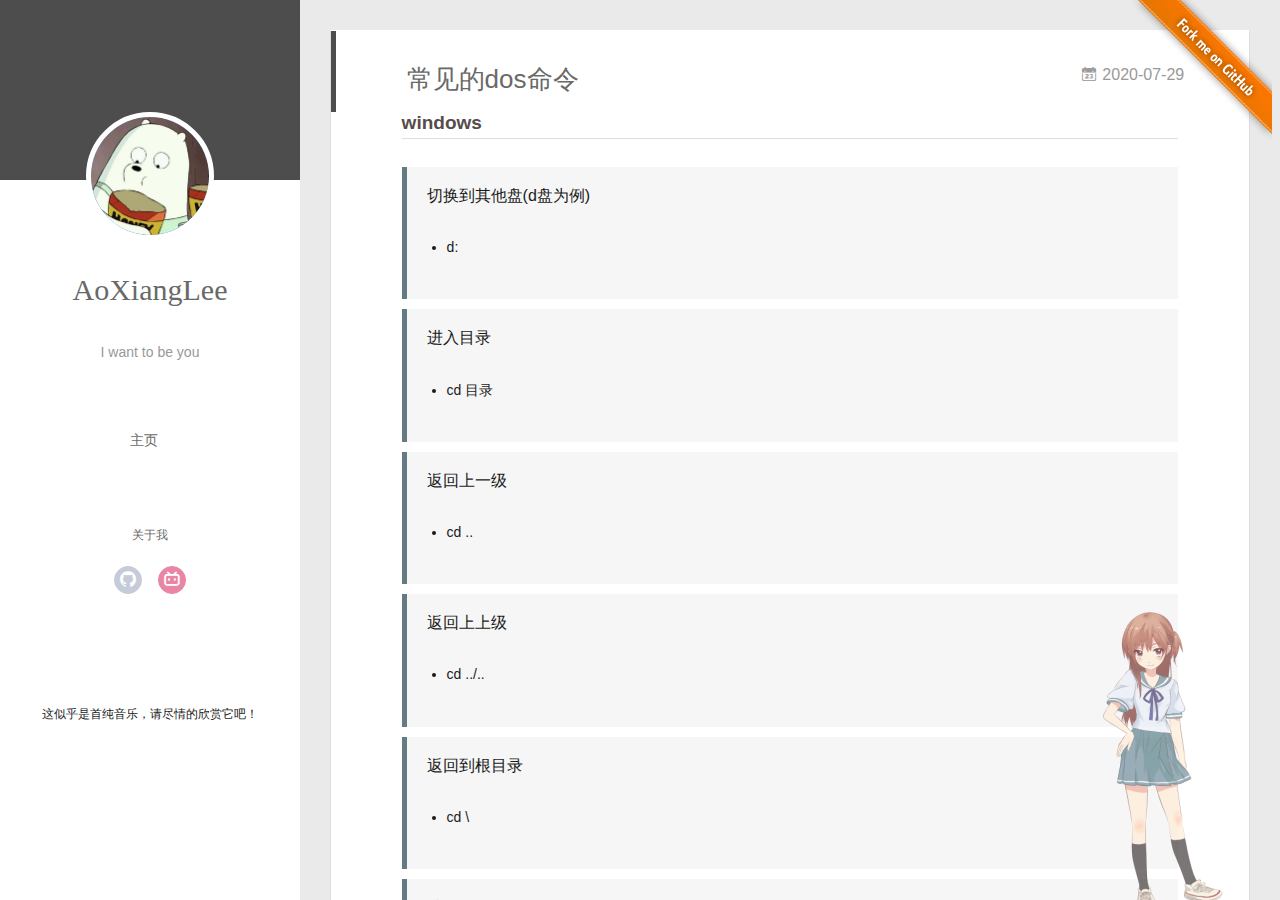
==== commit ce9f4a47: "Site updated: 2020-07-29 17:29:39" ====
--- a/index.html
+++ b/index.html
@@ -178,6 +178,265 @@
           </div>
           <div id="js-content" class="content-ll">
             
+
+  
+    <article id="post-常见的dos命令" class="article article-type-post  article-index" itemscope itemprop="blogPost">
+  <div class="article-inner">
+    
+      <header class="article-header">
+  
+  
+    <h1 itemprop="name">
+	
+	  <a class="article-title" href="/2020/07/29/%E5%B8%B8%E8%A7%81%E7%9A%84dos%E5%91%BD%E4%BB%A4/" target="_blank">常见的dos命令</a>
+  
+    </h1>
+  
+
+
+  
+  
+<a href="/2020/07/29/%E5%B8%B8%E8%A7%81%E7%9A%84dos%E5%91%BD%E4%BB%A4/" class="archive-article-date">
+        <time datetime="2020-07-29T07:40:12.564Z" itemprop="datePublished"><i class="icon-calendar icon"></i>2020-07-29</time>
+</a>
+
+  
+  
+    
+
+  
+  </header>
+  
+  <div class="article-entry" itemprop="articleBody">
+    
+    <h3 id="windows"><a href="#windows" class="headerlink" title="windows"></a>windows</h3><blockquote>
+<p>切换到其他盘(d盘为例)   </p>
+<ul>
+<li>d:</li>
+</ul>
+</blockquote>
+<blockquote>
+<p>进入目录</p>
+<ul>
+<li>cd 目录    </li>
+</ul>
+</blockquote>
+<blockquote>
+<p>返回上一级</p>
+<ul>
+<li>cd ..</li>
+</ul>
+</blockquote>
+<blockquote>
+<p>返回上上级</p>
+<ul>
+<li>cd ../..</li>
+</ul>
+</blockquote>
+<blockquote>
+<p>返回到根目录</p>
+<ul>
+<li>cd \</li>
+</ul>
+</blockquote>
+<blockquote>
+<p>清屏</p>
+<ul>
+<li>cls</li>
+</ul>
+</blockquote>
+<blockquote>
+<p>创建目录</p>
+<ul>
+<li>md（mark directory）</li>
+</ul>
+</blockquote>
+<blockquote>
+<p>删除目录</p>
+<ul>
+<li>rd（remove directory）<br>文件目录清单</li>
+<li>dir</li>
+</ul>
+</blockquote>
+<hr>
+<h3 id="Linux"><a href="#Linux" class="headerlink" title="Linux"></a>Linux</h3><blockquote>
+<p>切换到其他盘(d盘为例)   </p>
+<ul>
+<li>d:</li>
+</ul>
+</blockquote>
+<blockquote>
+<p>进入目录</p>
+<ul>
+<li>cd 目录  </li>
+</ul>
+</blockquote>
+<blockquote>
+<p>返回上一级</p>
+<ul>
+<li>cd ..</li>
+</ul>
+</blockquote>
+<blockquote>
+<p>返回上上级</p>
+<ul>
+<li>cd ../..</li>
+</ul>
+</blockquote>
+<blockquote>
+<p>返回到根目录</p>
+<ul>
+<li>cd \ （cd ~）</li>
+</ul>
+</blockquote>
+<blockquote>
+<p>文件目录清单</p>
+<ul>
+<li>ls</li>
+</ul>
+</blockquote>
+<blockquote>
+<p>创建目录</p>
+<ul>
+<li>mk</li>
+</ul>
+</blockquote>
+<blockquote>
+<p>管理者权限</p>
+<ul>
+<li>su</li>
+</ul>
+</blockquote>
+<blockquote>
+<p>编辑内容</p>
+<ul>
+<li>vim</li>
+</ul>
+</blockquote>
+<blockquote>
+<p>输出当前目录</p>
+<ul>
+<li>pwd</li>
+</ul>
+</blockquote>
+
+    
+
+    
+
+    
+
+  </div>
+  <div class="article-info article-info-index">
+    
+    
+    
+
+    
+    <p class="article-more-link">
+      <a class="article-more-a" href="/2020/07/29/%E5%B8%B8%E8%A7%81%E7%9A%84dos%E5%91%BD%E4%BB%A4/">展开全文 >></a>
+    </p>
+    
+
+    
+    <div class="clearfix"></div>
+  </div>
+  </div>
+</article>
+
+<aside class="wrap-side-operation">
+    <div class="mod-side-operation">
+        
+        <div class="jump-container" id="js-jump-container" style="display:none;">
+            <a href="javascript:void(0)" class="mod-side-operation__jump-to-top">
+                <i class="icon-font icon-back"></i>
+            </a>
+            <div id="js-jump-plan-container" class="jump-plan-container" style="top: -11px;">
+                <i class="icon-font icon-plane jump-plane"></i>
+            </div>
+        </div>
+        
+        
+    </div>
+</aside>
+
+
+
+
+  
+    <article id="post-bug" class="article article-type-post  article-index" itemscope itemprop="blogPost">
+  <div class="article-inner">
+    
+      <header class="article-header">
+  
+  
+    <h1 itemprop="name">
+	
+	  <a class="article-title" href="/2020/07/28/bug/" target="_blank">bug</a>
+  
+    </h1>
+  
+
+
+  
+  
+<a href="/2020/07/28/bug/" class="archive-article-date">
+        <time datetime="2020-07-28T07:33:28.479Z" itemprop="datePublished"><i class="icon-calendar icon"></i>2020-07-28</time>
+</a>
+
+  
+  
+    
+
+  
+  </header>
+  
+  <div class="article-entry" itemprop="articleBody">
+    
+    <h3 id="添加-TensorFlow-Mobile-依赖-error错误"><a href="#添加-TensorFlow-Mobile-依赖-error错误" class="headerlink" title="添加 TensorFlow Mobile 依赖 error错误"></a>添加 TensorFlow Mobile 依赖 error错误</h3><p>error：Gradle DSL method not found:’compile()’<br><a href="https://blog.csdn.net/yao_94/article/details/78543525" target="_blank" rel="noopener">https://blog.csdn.net/yao_94/article/details/78543525</a></p>
+
+    
+
+    
+
+    
+
+  </div>
+  <div class="article-info article-info-index">
+    
+    
+    
+
+    
+    <p class="article-more-link">
+      <a class="article-more-a" href="/2020/07/28/bug/">展开全文 >></a>
+    </p>
+    
+
+    
+    <div class="clearfix"></div>
+  </div>
+  </div>
+</article>
+
+<aside class="wrap-side-operation">
+    <div class="mod-side-operation">
+        
+        <div class="jump-container" id="js-jump-container" style="display:none;">
+            <a href="javascript:void(0)" class="mod-side-operation__jump-to-top">
+                <i class="icon-font icon-back"></i>
+            </a>
+            <div id="js-jump-plan-container" class="jump-plan-container" style="top: -11px;">
+                <i class="icon-font icon-plane jump-plane"></i>
+            </div>
+        </div>
+        
+        
+    </div>
+</aside>
+
+
+
 
   
     <article id="post-搭建自己的博客" class="article article-type-post  article-index" itemscope itemprop="blogPost">
